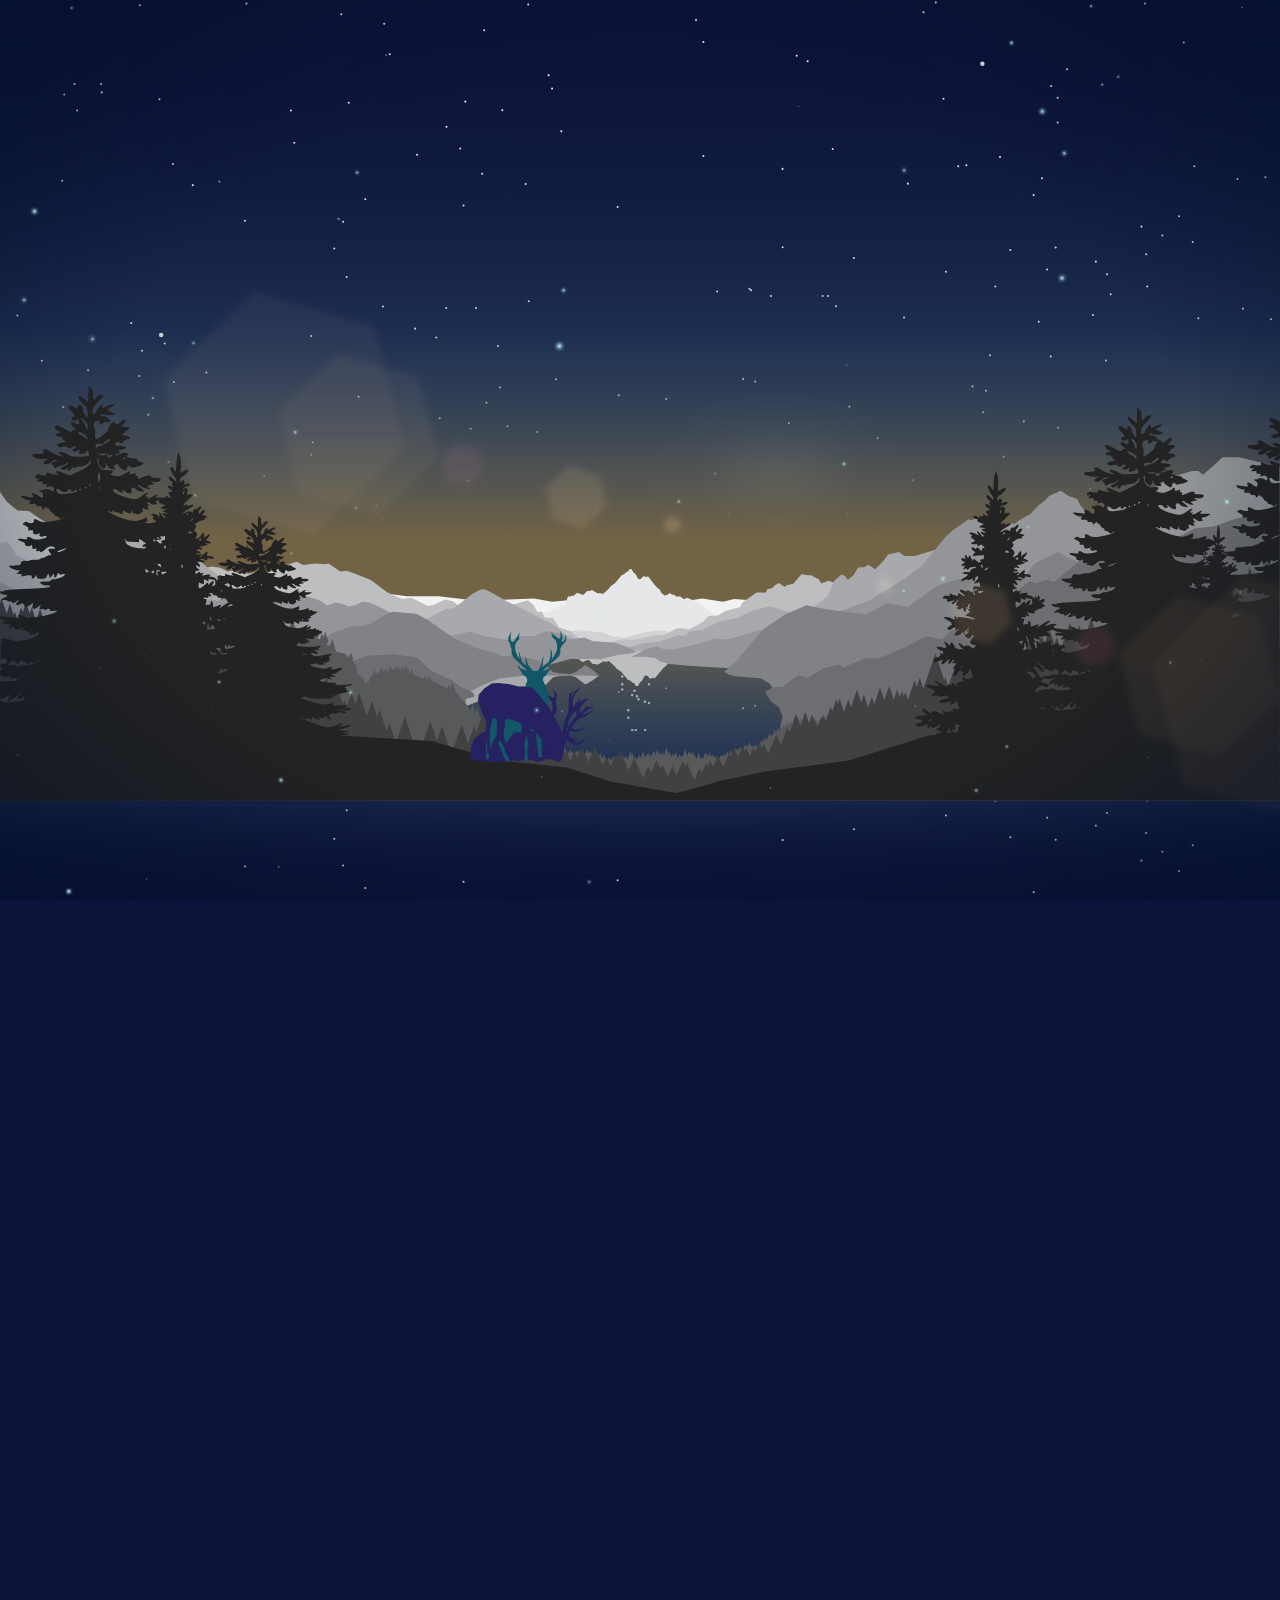
==== temp/index.html @ d6c605b9 "first" ====
<!DOCTYPE html>
<html lang="en" >
<head>
  <meta charset="UTF-8">
  <title>CodePen - Landscape animation experiment</title>
  <style>/*
@import url(https://fonts.googleapis.com/css?family=Open+Sans:300);
*/

/* Global Styles
  ---------------------------------------------- */
  html {font-family: 'Open Sans', sans-serif; background: #0D133A; height:100%; font-size: 100%; text-size-adjust: 100%; -ms-text-size-adjust: 100%; -webkit-font-smoothing: antialiased;overflow: hidden;position: relative;}
  body {height:100%;overflow: hidden; margin: 0; font-size: 1em; line-height: 1.4; position: relative;}
  img { border: 0; -ms-interpolation-mode: bicubic; vertical-align: middle; }
  svg:not(:root) { overflow: hidden; }
  a{color: white;text-decoration: none;}

/* Animation globals
  ---------------------------------------------- */
  #landscape, .land, #bottom, .stags,.stag, .counter:before, #lensFlare, .sunMask{
    animation-duration: 60s;
    animation-iteration-count: infinite;
    animation-timing-function: linear;
  }

/* Background gradients
  ---------------------------------------------- */
  #sky{
    height: 60%;
    margin-bottom: -6px;
    position: absolute;
    top: 0px;
    z-index: 2;
  }
#sky-rect{height:100%;}

  #reflection, #sunMask{
    height: 40%;
    position: absolute;
    top: 60%;
    z-index: 4;
  }
#reflection-rect{height:100%;}
  #sunMask{
    background: #0D133A;
    height: 40%;
    position: absolute;
    top: 60%;
    width: 100%;
  }

/* Stag
  ---------------------------------------------- */
  #stag{
    position: absolute;
    bottom: 15.3%;
    width: 6.3%;
    left: 38%;
    z-index: 5;
  }
  .stag{
    width:100%;
    position: absolute;
    bottom: 0px;
  }
  .stags{
    animation-name: stags;
    animation-delay:1s;
  }
  @keyframes stags{ 
    0% { fill:#0D141E;}
    4% { fill:#101522;}
    8% { fill:#121726;}
    12% { fill:#141829;}
    16% { fill:#1C1E3C;}
    20% { fill:#22214F;}
    24% { fill:#262262;}
    28% { fill:#1D4065;}
    32% { fill:#125768;}
    36% { fill:#1E4553;}
    40% { fill:#1E404E;}
    44% { fill:#1E3B49;}
    48% { fill:#1D3643;}
    52% { fill:#1C313E;}
    56% { fill:#1C3344;}
    60% { fill:#1C3449;}
    64% { fill:#1B344F;}
    68% { fill:#183454;}
    72% { fill:#242B4A;}
    76% { fill:#2B2241;}
    80% { fill:#24203C;}
    84% { fill:#1D1D37;}
    88% { fill:#151A32;}
    92% { fill:#14192C;}
    96% { fill:#111725;}
    100% { fill:#0D141E;}
  }
  #stag1{
    animation-name: stag_one;
    width: 108%;
    left: -20%;
    
  }
  @keyframes stag_one{ 
    0% {opacity:1.0;}
    15% {opacity:1.0;}
    20% {opacity:0.0;}
    90% {opacity:0.0;}
    95% {opacity:1.0;}
    100% {opacity:1.0;}
  }
  #stag2{
    animation-name: stag_two;
  }
  @keyframes stag_two{ 
    0% {opacity:0.0;}
    17% {opacity:0.0;}
    20% {opacity:1.0;}
    40% {opacity:1.0;}
    45% {opacity:0.0;}
    65% {opacity:0.0;}
    70% {opacity:1.0;}
    90% {opacity:1.0;}
    95% {opacity:0.0;}
    100% {opacity:0.0;}
  }
  #stag3{
    animation-name: stag_three;
    width: 144%;
    left: -10%;
    bottom: -3%;
  }
  @keyframes stag_three{ 
    0% {opacity:0.0;}
    15% {opacity:0.0;}
    20% {opacity:0.0;}
    40% {opacity:0.0;}
    45% {opacity:1.0;}
    65% {opacity:1.0;}
    70% {opacity:0.0;}
    100% {opacity:0.0;}
  }

/* Sun
  ---------------------------------------------- */
  .sunMask{
    position:absolute;
    width:100%;
    height:100%;
    -webkit-mask-image: linear-gradient(to bottom, rgba(0,0,0,1) 50%, rgba(0,0,0,0) 60%);
mask-image: linear-gradient(to bottom, rgba(0,0,0,1) 50%, rgba(0,0,0,0) 60%);
    mix-blend-mode: screen;  
    animation-name: sunFocus;
  }
  @keyframes sunFocus{ 
    0% { filter: blur(10px);opacity:0;}
    16% {filter: blur(10px);}
    20% {filter: blur(10px);}
    25% {filter: blur(5px);opacity:0;}
    30% {filter: blur(0px);opacity:1;}
    80% {filter: blur(0px);opacity:1;}
    88% {filter: blur(5px);opacity:0;}
    100% {filter: blur(10px);opacity:0;}
  }
  .sun{
    width: 100%;
    padding-bottom: 100%;
    position:absolute;   
    right: -51%;
    top: -330%;
  }
  .sun div{
    background: transparent url(https://s3-us-west-2.amazonaws.com/s.cdpn.io/21555/sun.svg);
    position: absolute;
    top: 0; bottom: 0; left: 0; right: 0;
  }    
  .suncrane{
    animation: suncrane 60s linear infinite; 
    position:absolute;
    width: 21%;
    height: 4%;
    background: transparent;
    margin: auto;
    top: 57%;
    left: 0;
    right: 0;
  }
  @keyframes suncrane{ 
    0% {transform:rotate(90deg);}
    100% {transform:rotate(-270deg);}
  }
  .sun:before{
    display:block; 
    content:' '; 
    animation: glare 60s linear infinite;  
    position:absolute;
    width: 120%;
    height: 120%;
    background: url(https://s3-us-west-2.amazonaws.com/s.cdpn.io/21555/glare.svg) no-repeat scroll center;
    top: -10%;
    left: -10%;
    background-size: 100%;
  } 

  @keyframes glare{ 
    from {transform:rotate(90deg);opacity:0.0;}
    30%{opacity:0.0;}
    36%{opacity:1.0;}
    68%{opacity:1.0;}
    74%{opacity:0.0;}
    to {transform:rotate(450deg);opacity:0.0;}
  }


  .sun:after{display: block; content:' '; position:absolute;background: white;width: 10%;height: 10%;top: 45%;border-radius: 100%;margin: auto;left: 0;right: 0;box-shadow: 0px 0px 80px 30px white;}

/* Clouds
  ---------------------------------------------- */
  .clouds{
    position: absolute;
    width: 100%;
    z-index: 4;  mix-blend-mode: screen;
    height: 100%;
  }
  .clouds svg{
    width: 60%;
    position: absolute;
    top: 51%;
    filter: blur(2px);
    opacity: 0.4;
    left: -60%;
    animation-duration: 60s;
    animation-iteration-count: infinite;
    animation-timing-function: linear;  
  animation-name: clouds;
  }
  @keyframes clouds{ 
    0% {transform: translate3d(110%, 0px, 0px);opacity: 0.0;}
    19%{opacity: 0.0;filter: blur(5px);}
    25%{opacity: 0.3;filter: blur(2px);}
    50%{opacity: 0.6;}
    75%{opacity: 0.2;}
    90%{opacity: 0.0;}
    100% {transform: translate3d(150%, 0px, 0px);opacity: 0.0}
  }

/* Lens flare
  ---------------------------------------------- */
  .lighting{
    width: 100%;
    height: 100%;
    position: absolute;
    z-index: 8;  
    opacity: 0.3;
    -webkit-mask-image: linear-gradient(to bottom, rgba(0,0,0,1) 50%, rgba(0,0,0,1) 60%);
mask-image: linear-gradient(to bottom, rgba(0,0,0,1) 50%, rgba(0,0,0,1) 60%);
    mix-blend-mode: screen;
    pointer-events: none;
    filter: blur(3px);
  }
  .lighting .suncrane{
    width: 100%;
  }
  #lensFlare{ 
    transform: rotate(16deg) translate3d(9%, -47%, 0px) scale(1); 
    animation-name: flaring;
  }

  @keyframes flaring{ 
    0% { transform: rotate(16deg) translate3d(9%, -47%, 0px) scale(1); opacity: 0.0;}
    28% { transform: rotate(16deg) translate3d(9%, -47%, 0px) scale(1); opacity: 0.0; }
    35% { transform: rotate(16deg) translate3d(9%, -47%, 0px) scale(1); opacity: 1.0; }
    70% { transform: rotate(16deg) translate3d(9%, -47%, 0px) scale(1); opacity: 1.0; } 
    78% { transform: rotate(16deg) translate3d(9%, -47%, 0px) scale(1); opacity: 0.0; }
    100% { transform: rotate(16deg) translate3d(9%, -47%, 0px) scale(1); opacity: 0.0; }
  }

/* Sun on lake twinkles
  ---------------------------------------------- */
  .twinkleWrap{
    position: absolute;
    z-index: 4;
    width:100%;
    height:100%;
    top:0; 
    opacity: 0.55;
  }

  .twinkles{
      width: 2.3%;
      position: absolute;
      right: 49.2%;
      top: 72.5%;
      animation: twinkles 60s linear infinite;
  }
  @keyframes twinkles{ 
    0% {transform: translate(450%, 0%);opacity:0.0;}
    32%{opacity:0.0;}
    34%{opacity:1.0;}
    36.5% {transform: translate(450%, 0%);}
    54% {transform: translate(0%, 0%);}
    72% {transform: translate(-450%, 0%);opacity:1.0;}
    78%{opacity:0.0;}
    100% {transform: translate(-450%, 0%);opacity:0.0;}
  }
  .twinkles:before{
    content:' '; 
    display: none;
    position:absolute;
    height: 600px;
    width:3px;
    background:red;
    top: -600px;
    left: 50%;
  }
  .twinkles svg{
      width: 100%;
      position: absolute;
      top: 0;
  }
  #twinkle1{
    animation: twinkle1 2s linear infinite;
  }
  @keyframes twinkle1{ 
    0% {opacity:1.0;}
    33.33% {opacity:0.0;}
    66.66% {opacity:0.0;}
    99.99% {opacity:1.0;}
    100% {opacity:1.0;}
  }
  #twinkle2{  animation: twinkle2 2s linear infinite;
  }
  @keyframes twinkle2{ 
    0% {opacity:0.0;}
    33.33% {opacity:1.0;}
    66.66% {opacity:0.0;}
    99.99% {opacity:0.0;}
    100% {opacity:0.0;}
  }
  #twinkle3{ animation: twinkle3 2s linear infinite;
  }
  @keyframes twinkle3{ 
    0% {opacity:0.0;}
    33.33% {opacity:0.0;}
    66.66% {opacity:1.0;}
    99.99% {opacity:0.0;}
    100% {opacity:0.0;}
  }

/* Vignette
  ---------------------------------------------- */
  .vignette{
    background: radial-gradient(transparent 60%, rgb(1, 14, 39) 130%);
    background-size: cover;
    height: 100%;
    z-index: 9;
    position: absolute;
    width: 100%; 
    pointer-events: none;
}

/* Stars
  ---------------------------------------------- */
  .stars{
    height: 100%;
    z-index: 2;
    position: absolute;
    width: 100%; 
     
    overflow: hidden;
  }
  .starWrap{
    height: 60%;
    width: 100%; 
    position:relative;
  }
  .starProject{
    overflow: hidden;
  }
  .starReflect{
    overflow: hidden;
    height: 40%;
    opacity: 0.9;
    top: 1%;
  }
  #stars{
    position: absolute;
    width: 120%;
    border-radius: 100%;
    margin: auto;
    left: -10%;
    right: 0;
    animation: stars 120s linear infinite;  
    transform: rotate(0deg);
    top: -35%;
  }

  @keyframes stars{ 
    100% {transform: rotate(-360deg);}
  }

  #starReflection{
    position: absolute;
    width: 120%;
    border-radius: 100%;
    margin: auto;
    left: -10%;
    right: 0;
    animation: starsReflect 120s linear infinite;  
    transform: rotate(0deg);
    top:initial;
    bottom: -102%;
  }
  @keyframes starsReflect{ 
    100% {transform: rotate(360deg);}
  }

/* Sprites 
  ----------------------------------------------- */
  .spriteWrap{
    height: 100%;
    width: 100%;
    position: absolute;
    z-index: 13;
    animation: sprites 60s linear infinite;    
    pointer-events: none;
  }
  @keyframes sprites{ 
    0% {opacity:0.8;}
    20% {opacity:0.8;}
    25%{opacity:0.0;}
    73% {opacity:0.0;}
    90% {opacity:0.8;}
    100% {opacity:0.8;}
  }

  #sprites{
    height: 100%;
    width: 100%;
  }

/* Controls
  ---------------------------------------------- */
  .controls{
    position:absolute;
    top:0px;
    width: 20%;
    z-index: 10;
    background: rgba(0, 0, 0, 0.16);
    height: 100%;
    width: 380px;
    padding: 23px;
    transform: translate3d(-250px, 0px, 0px); 
    -moz-transform: translate3d(-250px, 0px, 0px); 
    -o-transform: translate3d(-250px, 0px, 0px); 
    -ms-transform: translate3d(-250px, 0px, 0px); 
    transform: translate3d(-250px, 0px, 0px);
    opacity: 0;
  }
  .controls, .controls *{
    box-sizing: border-box;
    -moz-box-sizing: border-box;
    box-sizing: border-box;
    transition: all 0.25s ease; -moz-transition: all 0.25s ease; -o-transition: all 0.25s ease; transition: all 0.25s ease;
  }
  .controls:hover{
    transform: translate3d(0px, 0px, 0px);
    -moz-transform: translate3d(0px, 0px, 0px);
    -o-transform: translate3d(0px, 0px, 0px);
    -ms-transform: translate3d(0px, 0px, 0px);
    transform: translate3d(0px, 0px, 0px);
    opacity: 1.0;
  }
  .controls ul{
    margin: 0px;
    padding: 0px;
    list-style: none;
  }
  .controls ul li{
    border-bottom: 1px solid rgba(255, 255, 255, 0.09);
    color: white;
  }
  .controls ul li span.title{
    display: inline-block;
    padding: 10px 0px;
  }
  .controls ul li a{
    display: block;
    padding: 10px 0px;
  }
  .controls ul li a:hover{
    padding-left: 10px;
  }
  .controls ul li a.active{background-color: rgb(0, 0, 0);}
  .controls ul li a.active:after{content: 'on';float: right;}
  .controls audio{
    width: 100%;
    opacity: 0.2;
    position: relative;
    width: 80%;
    top: 8px;
    float: right;
  }
  .controls audio:hover{opacity:1.0;}
  .noise{
    width:100%;
    height:100%;
    background:transparent;
    opacity:0.03;
    z-index: 9;
    position: absolute;
    top: 0;
    pointer-events: none;
  }
  .noise.active{
    background: transparent url(https://s3-us-west-2.amazonaws.com/s.cdpn.io/21555/static2.gif);
    opacity: 0.015;
    background-size: 620px;
  }
  .counter{
    color: rgba(255, 255, 255, 0.12);
    position: absolute;
    width: calc(100% - 46px);
    bottom: 21px;
    text-align:justify;
    font-size: 0px;
  }
  .counter:before{
    content: ':';
    display:inline-block;
    position: absolute;
    animation-name: timer;
    background: rgba(255, 255, 255, 0.03);
    text-align: right;
    left:0px;
    bottom: 0px;
    color: transparent;
    border-right: 1px solid rgba(255, 255, 255, 0.13);
    line-height: 34px;
  }
  @keyframes timer{ 
    0% { width:0%; }
    100% { width:100%; }
  }

/* Landscape
  ---------------------------------------------- */
  #landscape{
    width: 100.02%;
    position: absolute;
    bottom: 11%;
    z-index: 5;
    animation-name: focus;
  }
   @keyframes focus{ 
    0% { filter: blur(5px);}
    16% {filter: blur(2px);}
    20% {filter: blur(0px);}
    80% {filter: blur(0px);}
    88% {filter: blur(2px);}
    100% {filter: blur(5px);}
  }

  #bottom{
    animation-name: bottomFill;
    height: 100%;
    position: absolute;
    top: 88%;
    width: 100%;
    z-index: 5;
    animation-delay:1s;
  }
  @keyframes bottomFill{ 
    0% { background:#0D141E; }
    4% { background:#101522; }
    8% { background:#121726; }
    12% { background:#141829; }
    16% { background:#1C1E3C; }
    20% { background:#22214F; }
    24% { background:#262262; }
    28% { background:#1D4065; }
    32% { background:#125768; }
    36% { background:#1E4553; }
    40% { background:#1E404E; }
    44% { background:#1E3B49; }
    48% { background:#1D3643; }
    52% { background:#1C313E; }
    56% { background:#1C3344; }
    60% { background:#1C3449; }
    64% { background:#1B344F; }
    68% { background:#183454; }
    72% { background:#242B4A; }
    76% { background:#2B2241; }
    80% { background:#24203C; }
    84% { background:#1D1D37; }
    88% { background:#151A32; }
    92% { background:#14192C; }
    96% { background:#111725; }
    100% { background:#0D141E; }
  }

  /* Land - layer 1 animation */
  #landscape .layer1 {
      fill:#F1F2F2;
      animation-name: layer1;
      animation-delay:1s;
  }
  @keyframes layer1{ 
    0% { fill:#244154; }
    4% { fill:#344358; }
    8% { fill:#42465D; }
    12% { fill:#4F4761; }
    16% { fill:#7E5773; }
    20% { fill:#A3517F; }
    24% { fill:#F3829F; }
    28% { fill:#D4B2AF; }
    32% { fill:#AEDABB; }
    36% { fill:#A1D6D6; }
    40% { fill:#9ED5DD; }
    44% { fill:#9AD4E4; }
    48% { fill:#97D3EA; }
    52% { fill:#92D3F4; }
    56% { fill:#95C8DA; }
    60% { fill:#96BDC5; }
    64% { fill:#96B3B2; }
    68% { fill:#96AA9E; }
    72% { fill:#AF866A; }
    76% { fill:#C0633B; }
    80% { fill:#9D5E51; }
    84% { fill:#7B5960; }
    88% { fill:#59546D; }
    92% { fill:#484E64; }
    96% { fill:#37475C; }
    100% { fill:#244154; }
  }

  /* Land - layer 2 animation */
  #landscape .layer2 {
      fill:#E6E7E8;
      animation-name: layer2;
      animation-delay:1s;
  }
  @keyframes layer2{ 
    0% { fill:#0F2B46; }
    4% { fill:#1C2D4A; }
    8% { fill:#272E4E; }
    12% { fill:#302F52; }
    16% { fill:#663966; }
    20% { fill:#913776; }
    24% { fill:#D94A93; }
    28% { fill:#BB94AD; }
    32% { fill:#76CCCE; }
    36% { fill:#6BAEC9; }
    40% { fill:#62A7CA; }
    44% { fill:#59A0CB; }
    48% { fill:#5099CC; }
    52% { fill:#4692CF; }
    56% { fill:#4D8FBD; }
    60% { fill:#518CAF; }
    64% { fill:#548AA1; }
    68% { fill:#578793; }
    72% { fill:#7E6768; }
    76% { fill:#8F4244; }
    80% { fill:#74404D; }
    84% { fill:#593D55; }
    88% { fill:#393B5D; }
    92% { fill:#2C3655; }
    96% { fill:#1F304E; }
    100% { fill:#0F2B46; }
  }

  /* Land - layer 3 animation */
  #landscape .layer3 {
      fill:#D1D3D4;
      animation-name: layer3;
      animation-delay:1s;
  }
  @keyframes layer3{ 
    0% { fill:#0F2944; }
    4% { fill:#1B2B47; }
    8% { fill:#252C4B; }
    12% { fill:#2E2D4E; }
    16% { fill:#5F3663; }
    20% { fill:#863572; }
    24% { fill:#C8458D; }
    28% { fill:#A48BAB; }
    32% { fill:#68BFC7; }
    36% { fill:#54A4C8; }
    40% { fill:#4F9EC8; }
    44% { fill:#4B98C7; }
    48% { fill:#4691C7; }
    52% { fill:#408BC8; }
    56% { fill:#4688B7; }
    60% { fill:#4984A9; }
    64% { fill:#4C819C; }
    68% { fill:#4E7E8F; }
    72% { fill:#776167; }
    76% { fill:#893E45; }
    80% { fill:#6F3C4C; }
    84% { fill:#543A52; }
    88% { fill:#353758; }
    92% { fill:#2A3351; }
    96% { fill:#1E2E4A; }
    100% { fill:#0F2944; }
  }

  /* Land - layer 4 animation */
  #landscape .layer4 {
      fill:#BCBEC0;
      animation-name: layer4;
      animation-delay:1s;
  }
  @keyframes layer4{ 
    0% { fill:#0F2841; }
    4% { fill:#1A2945; }
    8% { fill:#232A48; }
    12% { fill:#2B2A4B; }
    16% { fill:#59335F; }
    20% { fill:#7C336D; }
    24% { fill:#B84089; }
    28% { fill:#9683A5; }
    32% { fill:#57B5C1; }
    36% { fill:#4798BD; }
    40% { fill:#4391BC; }
    44% { fill:#408BBB; }
    48% { fill:#3D85BA; }
    52% { fill:#397FBA; }
    56% { fill:#3E7DAC; }
    60% { fill:#407AA1; }
    64% { fill:#427896; }
    68% { fill:#44768B; }
    72% { fill:#705B66; }
    76% { fill:#823B46; }
    80% { fill:#69394B; }
    84% { fill:#503650; }
    88% { fill:#323454; }
    92% { fill:#27304D; }
    96% { fill:#1C2C47; }
    100% { fill:#0F2841; }
  }

  /* Land - layer 5 animation */
  #landscape .layer5 {
      fill:#A7A9AC;
      animation-name: layer5;
      animation-delay:1s;
  }
  @keyframes layer5{ 
    0% { fill:#0E263F; }
    4% { fill:#192742; }
    8% { fill:#212745; }
    12% { fill:#292848; }
    16% { fill:#51305B; }
    20% { fill:#6E3068; }
    24% { fill:#A23B82; }
    28% { fill:#84799F; }
    32% { fill:#44AABC; }
    36% { fill:#3A8DB3; }
    40% { fill:#3887B1; }
    44% { fill:#3680AF; }
    48% { fill:#347AAD; }
    52% { fill:#3273AB; }
    56% { fill:#3672A1; }
    60% { fill:#387198; }
    64% { fill:#396F90; }
    68% { fill:#3A6E87; }
    72% { fill:#695565; }
    76% { fill:#7C3747; }
    80% { fill:#64354A; }
    84% { fill:#4B334D; }
    88% { fill:#2E314F; }
    92% { fill:#252D4A; }
    96% { fill:#1B2A44; }
    100% { fill:#0E263F; }
  }

  /* Land - layer 6 animation */
  #landscape .layer6 {
      fill:#939598;
      animation-name: layer6;
      animation-delay:1s;
  }
  @keyframes layer6{ 
    0% { fill:#0E243C; }
    4% { fill:#18253F; }
    8% { fill:#202542; }
    12% { fill:#262544; }
    16% { fill:#482C56; }
    20% { fill:#612D63; }
    24% { fill:#8D357C; }
    28% { fill:#6F719B; }
    32% { fill:#00A1BC; }
    36% { fill:#2583A8; }
    40% { fill:#287CA3; }
    44% { fill:#2A759F; }
    48% { fill:#2D6F9A; }
    52% { fill:#2E6895; }
    56% { fill:#2F6891; }
    60% { fill:#30678D; }
    64% { fill:#306788; }
    68% { fill:#306683; }
    72% { fill:#625064; }
    76% { fill:#753347; }
    80% { fill:#5E3249; }
    84% { fill:#47304A; }
    88% { fill:#2B2E4B; }
    92% { fill:#222A46; }
    96% { fill:#192741; }
    100% { fill:#0E243C; }
  }

  /* Land - layer 7 animation */
  #landscape .layer7 {
      fill:#808285;
      animation-name: layer7;
      animation-delay:1s;
  }
  @keyframes layer7{ 
    0% { fill:#102237; }
    4% { fill:#18223A; }
    8% { fill:#1E233D; }
    12% { fill:#242340; }
    16% { fill:#402952; }
    20% { fill:#542A5E; }
    24% { fill:#793177; }
    28% { fill:#5F668F; }
    32% { fill:#0A8FA7; }
    36% { fill:#237595; }
    40% { fill:#256F90; }
    44% { fill:#27698C; }
    48% { fill:#286387; }
    52% { fill:#285D82; }
    56% { fill:#285E82; }
    60% { fill:#285F81; }
    64% { fill:#275F81; }
    68% { fill:#255F7F; }
    72% { fill:#574A63; }
    76% { fill:#683148; }
    80% { fill:#542F48; }
    84% { fill:#3F2D47; }
    88% { fill:#242742; }
    92% { fill:#202841; }
    96% { fill:#19253C; }
    100% { fill:#102237; }
  }

  /* Land - layer 8 animation */
  #landscape .layer8 {
      fill:#6D6E71;
      animation-name: layer8;
      animation-delay:1s;
  }
  @keyframes layer8{ 
    0% { fill:#111F31; }
    4% { fill:#172034; }
    8% { fill:#1C2037; }
    12% { fill:#20213B; }
    16% { fill:#37274C; }
    20% { fill:#472759; }
    24% { fill:#662C71; }
    28% { fill:#4F5C83; }
    32% { fill:#118095; }
    36% { fill:#206983; }
    40% { fill:#21637E; }
    44% { fill:#225D7A; }
    48% { fill:#225775; }
    52% { fill:#225270; }
    56% { fill:#235372; }
    60% { fill:#235574; }
    64% { fill:#235675; }
    68% { fill:#235676; }
    72% { fill:#4C445F; }
    76% { fill:#5B2F49; }
    80% { fill:#4A2C47; }
    84% { fill:#382A44; }
    88% { fill:#242742; }
    92% { fill:#1E253D; }
    96% { fill:#182338; }
    100% { fill:#111F31; }
  }

  /* Land - layer 9 animation */
  #landscape .layer9 {
      fill:#58595B;
      animation-name: layer9;
      animation-delay:1s;
  }
  @keyframes layer9{ 
    0% { fill:#111C2B; }
    4% { fill:#151D2E; }
    8% { fill:#191E32; }
    12% { fill:#1D1E35; }
    16% { fill:#2F2447; }
    20% { fill:#3A2454; }
    24% { fill:#52296C; }
    28% { fill:#405279; }
    32% { fill:#137185; }
    36% { fill:#1C5C72; }
    40% { fill:#1C576E; }
    44% { fill:#1C5269; }
    48% { fill:#1B4C64; }
    52% { fill:#1A475F; }
    56% { fill:#1C4A63; }
    60% { fill:#1E4B67; }
    64% { fill:#1F4D6A; }
    68% { fill:#204E6D; }
    72% { fill:#413E5A; }
    76% { fill:#4E2D49; }
    80% { fill:#402A45; }
    84% { fill:#312742; }
    88% { fill:#20243E; }
    92% { fill:#1B2238; }
    96% { fill:#171F32; }
    100% { fill:#111C2B; }
  }

  /* Land - layer 10 animation */
  #landscape .layer10 {
      fill:#414042;
      animation-name: layer10;
      animation-delay:1s;
  }
  @keyframes layer10{ 
    0% { fill:#101825; }
    4% { fill:#131928; }
    8% { fill:#161A2C; }
    12% { fill:#181B2F; }
    16% { fill:#262141; }
    20% { fill:#2C214F; }
    24% { fill:#3D2567; }
    28% { fill:#30486F; }
    32% { fill:#136476; }
    36% { fill:#165163; }
    40% { fill:#154C5E; }
    44% { fill:#144759; }
    48% { fill:#134254; }
    52% { fill:#113D4F; }
    56% { fill:#154055; }
    60% { fill:#19425A; }
    64% { fill:#1B445F; }
    68% { fill:#1E4564; }
    72% { fill:#363856; }
    76% { fill:#412A49; }
    80% { fill:#352744; }
    84% { fill:#29243F; }
    88% { fill:#1C203A; }
    92% { fill:#191F33; }
    96% { fill:#151C2C; }
    100% { fill:#101825; }
  }

  /* Land - layer 11 animation */
  #landscape .layer11 {
      fill:#232323;
      animation-name: layer11;
      animation-delay:1s;
  }
  @keyframes layer11{ 
    0% { fill:#0D141E;  transform: skew(0deg, 0deg) translate3d(0px, 0px, 0px);}
    4% { fill:#101522;  transform: skew(1deg, 0deg) translate3d(-0.5%, 0px, 0px);}
    8% { fill:#121726;  transform: skew(0deg, 0deg) translate3d(0px, 0px, 0px);}
    12% { fill:#141829; transform: skew(-1deg, 0deg) translate3d(0.5%, 0px, 0px);}
    16% { fill:#1C1E3C; transform: skew(0deg, 0deg) translate3d(0px, 0px, 0px);}
    20% { fill:#22214F; transform: skew(1deg, 0deg) translate3d(-0.5%, 0px, 0px);}
    24% { fill:#262262; transform: skew(0deg, 0deg) translate3d(0px, 0px, 0px);}
    28% { fill:#1D4065; transform: skew(-1deg, 0deg) translate3d(0.5%, 0px, 0px);}
    32% { fill:#125768; transform: skew(0deg, 0deg) translate3d(0px, 0px, 0px);}
    36% { fill:#1E4553; transform: skew(1deg, 0deg) translate3d(-0.5%, 0px, 0px);}
    40% { fill:#1E404E; transform: skew(0deg, 0deg) translate3d(0px, 0px, 0px);}
    44% { fill:#1E3B49; transform: skew(-1deg, 0deg) translate3d(0.5%, 0px, 0px);}
    48% { fill:#1D3643; transform: skew(0deg, 0deg) translate3d(0px, 0px, 0px);}
    52% { fill:#1C313E; transform: skew(1deg, 0deg) translate3d(-0.5%, 0px, 0px);}
    56% { fill:#1C3344; transform: skew(0deg, 0deg) translate3d(0px, 0px, 0px);}
    60% { fill:#1C3449; transform: skew(-1deg, 0deg) translate3d(0.5%, 0px, 0px);}
    64% { fill:#1B344F; transform: skew(0deg, 0deg) translate3d(0px, 0px, 0px);}
    68% { fill:#183454; transform: skew(1deg, 0deg) translate3d(-0.5%, 0px, 0px);}
    72% { fill:#242B4A; transform: skew(0deg, 0deg) translate3d(0px, 0px, 0px);}
    76% { fill:#2B2241; transform: skew(-1deg, 0deg) translate3d(0.5%, 0px, 0px);}
    80% { fill:#24203C; transform: skew(0deg, 0deg) translate3d(0px, 0px, 0px);}
    84% { fill:#1D1D37; }
    88% { fill:#151A32; }
    92% { fill:#14192C; }
    96% { fill:#111725; }
    100% { fill:#0D141E; }
  }

/* Aspect ratio media queries
  ---------------------------------------------- */

  /* 3/2 and 6/1 -- out of range*/
  @media screen and (min-aspect-ratio: 3/1) and (max-aspect-ratio: 6/1){
    body{background: rgb(31, 60, 80);}
    body:before{content:'Aspect ratio out of range - too wide';color: white;text-align: center;width: 100%;height: 100%;display: block;position: absolute;top: 50%;}
    #sky, #reflection, #sunMask, #landscape, #bottom, #stag, .controls, .stars, .sunMask, .clouds, .lighting, .vignette, .twinkleWrap,.spriteWrap{display: none;}
  }

  /* 14/5 and 3/1 */
  @media screen and (min-aspect-ratio: 14/5) and (max-aspect-ratio: 7/2){
    .twinkles{
    #reflection, #sunMask{height: 42%;}
    #landscape{bottom: -3%;}
    #bottom{top: 101%;}
    #stag{bottom: 3%;}
    .sun{top: -570%;}
    .twinkles{top: 77%;}
  }
  /* 5/2 and 14/5 */
  @media screen and (min-aspect-ratio: 5/2) and (max-aspect-ratio: 14/5){
    .twinkles{top: 75%;}
    #reflection, #sunMask{background-color: transparent;}
    #landscape{bottom: 1%;}
    #bottom{top: 98%;}
    #stag{bottom: 7%;}
    .sun{top: -532%;}
  }
  /* 9/4 and 5/2 */
  @media screen and (min-aspect-ratio: 9/4) and (max-aspect-ratio: 5/2){
    .twinkles{top: 75%;}
    #reflection, #sunMask{height: 40%;}
    #landscape{bottom: 5%;}
    #bottom{top: 94%;}
    #stag{bottom: 10%;}
    .sun{top: -452%;}
  }
  /* 11/5 and 9/4 */
  @media screen and (min-aspect-ratio: 11/5) and (max-aspect-ratio: 9/4){
    .twinkles{background-color: transparent;}
    #reflection, #sunMask{background-color: transparent;}
    #landscape{bottom: 6%;}
    #bottom{top: 93%;}
    #stag{
    bottom: 11%;}
    .sun{top: -410%;}
  }
  /* 13/6 and 11/5 */
  @media screen and (min-aspect-ratio: 13/6) and (max-aspect-ratio: 11/5){
    .twinkles{background-color: transparent;}
    #reflection, #sunMask{height: 37%;}
    #landscape{bottom: 6%;}
    #bottom{top: 93%;}
    #stag{bottom: 11%;}
    .sun{background-color: transparent;}
  }

  /* 15/7 and 13/6 */
  @media screen and (min-aspect-ratio: 15/7) and (max-aspect-ratio: 13/6){
    .twinkles{background-color: transparent;}
    #reflection, #sunMask{height: 31%;}
    #landscape{bottom: 7%;}
    #bottom{top: 92%;}
    #stag{bottom: 12%;}
    .sun{background-color: transparent;}
  }

  /* 2/1 and 15/7 */
  @media screen and (min-aspect-ratio: 2/1) and (max-aspect-ratio: 15/7){
    .twinkles{background-color: transparent;}
    #reflection, #sunMask{height: 31%;}
    #landscape{bottom: 8%;}
    #bottom{top: 91%;}
    #stag{bottom: 12%;}
    .sun{top: -370%;}
  }

  @media screen and (min-aspect-ratio: 15/8) and (max-aspect-ratio: 2/1){
    .twinkles{background-color: transparent;}
    #reflection, #sunMask{height: 30%;}
    #landscape{background-color: transparent;}
    #bottom{background-color: transparent;}
    #stag{bottom: 15%;}
    .sun{background-color: transparent;}
  }

  /* 7/4 and 15/8 */
  @media screen and (min-aspect-ratio: 7/4) and (max-aspect-ratio: 15/8){
    .twinkles{top: 71%;}
    #reflection, #sunMask{height: 28%;}
    #landscape{bottom: 13%;}
    #bottom{top: 86%;}
    #stag{bottom: 17%;}
    .sun{top: -300%;}
  }
  /* 11/7 and 7/4 */
  @media screen and (min-aspect-ratio: 11/7) and (max-aspect-ratio: 7/4){
    .twinkles{top: 69%;}
    #reflection, #sunMask{height: 24%;}
    #landscape{bottom: 16%;}
    #bottom{top: 83%;}
    #stag{bottom: 20%;}
    .sun{top: -270%;}
  }
  /* 13/9 and 11/7 */
  @media screen and (min-aspect-ratio: 13/9) and (max-aspect-ratio: 11/7){
    .twinkles{top: 68%;}
    #reflection, #sunMask{height: 22%;}
    #landscape{bottom: 18%;}
    #bottom{top: 81%;}
    #stag{bottom: 21.6%;}
    .sun{top: -240%;}
  }
  /* 4/3 and 13/9 */
  @media screen and (min-aspect-ratio: 4/3) and (max-aspect-ratio: 13/9){
    .twinkles{top: 66%;}
    #reflection, #sunMask{height: 19%;}
    #landscape{bottom: 22%;}
    #bottom{top: 77%;}
    #stag{bottom: 25%;}
    .sun{top: -230%;}
  }
  /* 8/7 and 4/3 */
  @media screen and (min-aspect-ratio: 8/7) and (max-aspect-ratio: 4/3){
    .twinkles{top: 65%;}
    #reflection, #sunMask{height: 18%;}
    #landscape{bottom: 23%;}
    #bottom{top: 76%;}
    #stag{bottom: 25.3%;}
    .sun{top: -180%;}
  }
  /* 14/15 and 8/7 */
  @media screen and (min-aspect-ratio: 14/15) and (max-aspect-ratio: 8/7){
    .twinkles{top: 63%;width: 3%;}
    #reflection, #sunMask{height: 17%;}
    #landscape{bottom: 26%;}
    #bottom{top: 73.8%;}
    #stag{bottom: 28.3%;}
    .sun{top: -140%;}
  }
  /* 5/6 and 14/15 */
  @media screen and (min-aspect-ratio: 5/6) and (max-aspect-ratio: 14/15){
    .twinkles{top: 63%; width: 3%;}
    #reflection, #sunMask{height: 13%;}
    #landscape{bottom: 28%;}
    #bottom{top: 71.5%;}
    #stag{bottom: 30%;}
    .sun{top: -110%;}
  }
  /* 7/10 and 5/6 */
  @media screen and (min-aspect-ratio: 7/10) and (max-aspect-ratio: 5/6){
    .twinkles{top: 62%; width: 3%;}
    #reflection, #sunMask{height: 11%;}
    #landscape{bottom: 30%;}
    #bottom{top: 69.6%;}
    #stag{bottom: 31.8%;}
    .sun{top: -70%;}
  }
  /* 5/9 and 7/10 */
  @media screen and (min-aspect-ratio: 5/9) and (max-aspect-ratio: 7/10){
    .twinkles{top: 62%; width: 3%;}
    #reflection, #sunMask{height: 8%;}
    #landscape{bottom: 32%;}
    #bottom{top: 67.5%;}
    #stag{bottom: 33.5%;}
    .sun{top: -55%;}
  }

  /* 1/10 and 5/9 --- out of range*/
  @media screen and (min-aspect-ratio: 1/10) and (max-aspect-ratio: 5/9){
    body{background: rgb(31, 60, 80);}
    body:before{content:'Aspect ratio out of range - too narrow';color: white;text-align: center;width: 100%;height: 100%;display: block;position: absolute;top: 50%;}
    #sky, #reflection, #sunMask, #landscape, #bottom, #stag, .controls, .stars, .sunMask, .clouds, .lighting, .vignette, .twinkleWrap,.spriteWrap{display: none;}
  }}</style>
</head>
<body>
<!-- partial:index.partial.html -->
<!-- Stars -->
<div class="stars">  
      <div class="starWrap starProject">
            <svg version="1.1" xmlns="http://www.w3.org/2000/svg" x="0px" y="0px" viewBox="0 0 599.456 593.71" enable-background="new 0 0 599.456 593.71" xml:space="preserve" id="stars">
                  <circle fill="#FFFFFF" cx="287.793" cy="0.398" r="0.398"/>
                  <circle fill="#FFFFFF" cx="300.965" cy="15.945" r="0.398"/>
                  <circle fill="#FFFFFF" cx="306.237" cy="22.961" r="0.398"/>
                  <circle fill="#FFFFFF" cx="282.496" cy="16.214" r="0.398"/>
                  <circle fill="#FFFFFF" cx="257.775" cy="32.352" r="0.398"/>
                  <circle fill="#FFFFFF" cx="287.624" cy="62.283" r="0.398"/>
                  <circle fill="#FFFFFF" cx="240.963" cy="68.985" r="0.398"/>
                  <circle fill="#FFFFFF" cx="183.157" cy="79.314" r="0.398"/>
                  <circle fill="#FFFFFF" cx="146.147" cy="75.118" r="0.398"/>
                  <circle fill="#FFFFFF" cx="104.511" cy="75.817" r="0.398"/>
                  <circle fill="#FFFFFF" cx="256.101" cy="75.548" r="0.398"/>
                  <circle fill="#FFFFFF" cx="238.941" cy="85.554" r="0.398"/>
                  <circle fill="#FFFFFF" cx="199.887" cy="82.994" r="0.398"/>
                  <circle fill="#FFFFFF" cx="176.917" cy="65.08" r="0.878"/>
                  <circle fill="#FFFFFF" cx="198.757" cy="44.455" r="0.398"/>
                  <circle fill="#FFFFFF" cx="133.344" cy="62.638" r="0.398"/>
                  <circle fill="#FFFFFF" cx="161.909" cy="57.85" r="0.398"/>
                  <circle fill="#FFFFFF" cx="157.283" cy="29.393" r="0.398"/>
                  <circle fill="#FFFFFF" cx="173.604" cy="58.872" r="0.398"/>
                  <circle fill="#FFFFFF" cx="251.83" cy="18.15" r="0.398"/>
                  <circle fill="#FFFFFF" cx="233.537" cy="26.273" r="0.398"/>
                  <circle fill="#FFFFFF" cx="264.063" cy="103.144" r="0.398"/>
                  <circle fill="#FFFFFF" cx="265.408" cy="108.308" r="0.398"/>
                  <circle fill="#FFFFFF" cx="269.012" cy="124.984" r="0.398"/>
                  <circle fill="#FFFFFF" cx="290.991" cy="154.549" r="0.398"/>
                  <circle fill="#FFFFFF" cx="255.079" cy="145.534" r="0.398"/>
                  <circle fill="#FFFFFF" cx="245.988" cy="116.754" r="0.398"/>
                  <circle fill="#FFFFFF" cx="231.55" cy="113.419" r="0.398"/>
                  <circle fill="#FFFFFF" cx="224.202" cy="123.209" r="0.398"/>
                  <circle fill="#FFFFFF" cx="229.581" cy="131.709" r="0.398"/>
                  <circle fill="#FFFFFF" cx="238.134" cy="141.607" r="0.398"/>
                  <circle fill="#FFFFFF" cx="230.872" cy="153.925" r="0.398"/>
                  <circle fill="#FFFFFF" cx="180.414" cy="170.709" r="0.398"/>
                  <circle fill="#FFFFFF" cx="256.317" cy="191.334" r="0.398"/>
                  <circle fill="#FFFFFF" cx="235.714" cy="193.948" r="0.398"/>
                  <circle fill="#FFFFFF" cx="224.094" cy="193.948" r="0.398"/>
                  <circle fill="#FFFFFF" cx="244.321" cy="208.795" r="0.398"/>
                  <circle fill="#FFFFFF" cx="266.936" cy="221.759" r="0.398"/>
                  <circle fill="#FFFFFF" cx="291.444" cy="227.999" r="0.398"/>
                  <circle fill="#FFFFFF" cx="259.652" cy="242.362" r="0.398"/>
                  <circle fill="#FFFFFF" cx="247.979" cy="240.103" r="0.398"/>
                  <circle fill="#FFFFFF" cx="239.802" cy="230.958" r="0.398"/>
                  <circle fill="#FFFFFF" cx="245.127" cy="225.009" r="0.398"/>
                  <circle fill="#FFFFFF" cx="233.669" cy="241.071" r="0.398"/>
                  <circle fill="#FFFFFF" cx="221.566" cy="236.983" r="0.398"/>
                  <circle fill="#FFFFFF" cx="189.881" cy="228.613" r="0.398"/>
                  <circle fill="#FFFFFF" cx="171.452" cy="204.922" r="0.398"/>
                  <circle fill="#FFFFFF" cx="199.403" cy="193.41" r="0.398"/>
                  <circle fill="#FFFFFF" cx="130.515" cy="219.123" r="0.398"/>
                  <circle fill="#FFFFFF" cx="112.849" cy="204.523" r="0.878"/>
                  <circle fill="#FFFFFF" cx="101.176" cy="199.865" r="0.398"/>
                  <circle fill="#FFFFFF" cx="105.372" cy="210.678" r="0.398"/>
                  <circle fill="#FFFFFF" cx="104.318" cy="220.522" r="0.398"/>
                  <circle fill="#FFFFFF" cx="74.656" cy="232.572" r="0.398"/>
                  <circle fill="#FFFFFF" cx="107.846" cy="235.638" r="0.398"/>
                  <circle fill="#FFFFFF" cx="84.338" cy="218.294" r="0.398"/>
                  <circle fill="#FFFFFF" cx="66.264" cy="214.551" r="0.398"/>
                  <circle fill="#FFFFFF" cx="10.964" cy="203.577" r="0.398"/>
                  <circle fill="#FFFFFF" cx="46.005" cy="194.593" r="0.398"/>
                  <circle fill="#FFFFFF" cx="40.389" cy="177.702" r="0.878"/>
                  <circle fill="#FFFFFF" cx="74.225" cy="144.296" r="0.398"/>
                  <circle fill="#FFFFFF" cx="125.19" cy="146.018" r="0.398"/>
                  <circle fill="#FFFFFF" cx="145.556" cy="159.896" r="0.398"/>
                  <circle fill="#FFFFFF" cx="183.857" cy="160.295" r="0.398"/>
                  <circle fill="#FFFFFF" cx="185.255" cy="181.844" r="0.398"/>
                  <circle fill="#FFFFFF" cx="117.475" cy="137.734" r="0.398"/>
                  <circle fill="#FFFFFF" cx="163.523" cy="116.862" r="0.398"/>
                  <circle fill="#FFFFFF" cx="164.814" cy="129.449" r="0.398"/>
                  <circle fill="#FFFFFF" cx="186.062" cy="113.871" r="0.398"/>
                  <circle fill="#FFFFFF" cx="202.093" cy="94.914" r="0.398"/>
                  <circle fill="#FFFFFF" cx="89.395" cy="106.587" r="0.398"/>
                  <circle fill="#FFFFFF" cx="89.686" cy="109.815" r="0.398"/>
                  <circle fill="#FFFFFF" cx="79.013" cy="106.587" r="0.398"/>
                  <circle fill="#FFFFFF" cx="56.742" cy="196.853" r="0.398"/>
                  <circle fill="#FFFFFF" cx="45.715" cy="147.201" r="0.398"/>
                  <circle fill="#FFFFFF" cx="75.022" cy="110.675" r="0.398"/>
                  <circle fill="#FFFFFF" cx="80.067" cy="116.862" r="0.398"/>
                  <circle fill="#FFFFFF" cx="112.203" cy="112.472" r="0.398"/>
                  <circle fill="#FFFFFF" cx="115.7" cy="254.197" r="0.398"/>
                  <circle fill="#FFFFFF" cx="96.227" cy="283.568" r="0.398"/>
                  <circle fill="#FFFFFF" cx="72.611" cy="282.492" r="0.398"/>
                  <circle fill="#FFFFFF" cx="50.986" cy="284.267" r="0.398"/>
                  <circle fill="#FFFFFF" cx="46.253" cy="288.947" r="0.398"/>
                  <circle fill="#FFFFFF" cx="21.723" cy="303.418" r="0.878"/>
                  <circle fill="#FFFFFF" cx="18.71" cy="333.488" r="0.398"/>
                  <circle fill="#FFFFFF" cx="54.913" cy="351.993" r="0.398"/>
                  <circle fill="#FFFFFF" cx="6.876" cy="342.902" r="0.398"/>
                  <circle fill="#FFFFFF" cx="12.632" cy="356.781" r="0.398"/>
                  <circle fill="#FFFFFF" cx="10.318" cy="339.513" r="0.398"/>
                  <circle fill="#FFFFFF" cx="0.398" cy="348.26" r="0.398"/>
                  <circle fill="#FFFFFF" cx="11.771" cy="323.989" r="0.398"/>
                  <circle fill="#FFFFFF" cx="31.965" cy="326.549" r="0.398"/>
                  <circle fill="#FFFFFF" cx="64.65" cy="303.095" r="0.398"/>
                  <circle fill="#FFFFFF" cx="64.22" cy="293.358" r="0.398"/>
                  <circle fill="#FFFFFF" cx="74.709" cy="293.358" r="0.398"/>
                  <circle fill="#FFFFFF" cx="84.199" cy="299.276" r="0.398"/>
                  <circle fill="#FFFFFF" cx="89.556" cy="303.418" r="0.398"/>
                  <circle fill="#FFFFFF" cx="106.286" cy="320.47" r="0.398"/>
                  <circle fill="#FFFFFF" cx="127.987" cy="303.019" r="0.398"/>
                  <circle fill="#FFFFFF" cx="128.611" cy="305.753" r="0.398"/>
                  <circle fill="#FFFFFF" cx="151.311" cy="297.285" r="0.398"/>
                  <circle fill="#FFFFFF" cx="179.445" cy="297.684" r="0.398"/>
                  <circle fill="#FFFFFF" cx="184.233" cy="299.814" r="0.398"/>
                  <circle fill="#FFFFFF" cx="203.384" cy="321.708" r="0.398"/>
                  <circle fill="#FFFFFF" cx="296.393" cy="309.335" r="0.398"/>
                  <circle fill="#FFFFFF" cx="260.997" cy="332.574" r="0.398"/>
                  <circle fill="#FFFFFF" cx="246.849" cy="331.014" r="0.398"/>
                  <circle fill="#FFFFFF" cx="269.604" cy="348.228" r="0.398"/>
                  <circle fill="#FFFFFF" cx="267.344" cy="352.8" r="0.398"/>
                  <circle fill="#FFFFFF" cx="253.842" cy="358.018" r="0.398"/>
                  <circle fill="#FFFFFF" cx="237.166" cy="350.057" r="0.398"/>
                  <circle fill="#FFFFFF" cx="230.496" cy="341.773" r="0.398"/>
                  <circle fill="#FFFFFF" cx="221.942" cy="343.655" r="0.398"/>
                  <circle fill="#FFFFFF" cx="219.898" cy="359.471" r="0.398"/>
                  <circle fill="#FFFFFF" cx="216.724" cy="361.246" r="0.398"/>
                  <circle fill="#FFFFFF" cx="221.996" cy="382.01" r="0.398"/>
                  <circle fill="#FFFFFF" cx="179.069" cy="354.791" r="0.398"/>
                  <circle fill="#FFFFFF" cx="182.189" cy="361.246" r="0.398"/>
                  <circle fill="#FFFFFF" cx="174.227" cy="359.525" r="0.398"/>
                  <circle fill="#FFFFFF" cx="166.589" cy="358.449" r="0.398"/>
                  <circle fill="#FFFFFF" cx="173.829" cy="364.043" r="0.398"/>
                  <circle fill="#FFFFFF" cx="146.309" cy="355.759" r="0.398"/>
                  <circle fill="#FFFFFF" cx="150.236" cy="371.305" r="0.398"/>
                  <circle fill="#FFFFFF" cx="141.951" cy="389.649" r="0.398"/>
                  <circle fill="#FFFFFF" cx="138.347" cy="406.11" r="0.398"/>
                  <circle fill="#FFFFFF" cx="156.669" cy="419.182" r="0.398"/>
                  <circle fill="#FFFFFF" cx="173.851" cy="411.543" r="0.398"/>
                  <circle fill="#FFFFFF" cx="175.25" cy="416.653" r="0.398"/>
                  <circle fill="#FFFFFF" cx="180.629" cy="417.675" r="0.398"/>
                  <circle fill="#FFFFFF" cx="166.589" cy="386.045" r="0.398"/>
                  <circle fill="#FFFFFF" cx="185.847" cy="379.751" r="0.398"/>
                  <circle fill="#FFFFFF" cx="187.299" cy="383.754" r="0.398"/>
                  <circle fill="#FFFFFF" cx="192.141" cy="380.719" r="0.398"/>
                  <circle fill="#FFFFFF" cx="190.85" cy="382.732" r="0.398"/>
                  <circle fill="#FFFFFF" cx="199.887" cy="390.047" r="0.398"/>
                  <circle fill="#FFFFFF" cx="213.152" cy="388.466" r="0.398"/>
                  <circle fill="#FFFFFF" cx="209.624" cy="400.515" r="0.398"/>
                  <circle fill="#FFFFFF" cx="220.544" cy="404.904" r="0.398"/>
                  <circle fill="#FFFFFF" cx="242.223" cy="416.761" r="0.398"/>
                  <circle fill="#FFFFFF" cx="242.223" cy="424.292" r="0.398"/>
                  <circle fill="#FFFFFF" cx="257.123" cy="435.051" r="0.398"/>
                  <circle fill="#FFFFFF" cx="272.939" cy="435.449" r="0.398"/>
                  <circle fill="#FFFFFF" cx="264.493" cy="458.612" r="0.398"/>
                  <circle fill="#FFFFFF" cx="257.554" cy="465.821" r="0.398"/>
                  <circle fill="#FFFFFF" cx="287.355" cy="470.07" r="0.398"/>
                  <circle fill="#FFFFFF" cx="269.711" cy="484.81" r="0.398"/>
                  <circle fill="#FFFFFF" cx="265.708" cy="499.334" r="0.398"/>
                  <circle fill="#FFFFFF" cx="254.757" cy="514.303" r="0.398"/>
                  <circle fill="#FFFFFF" cx="285.257" cy="532.762" r="0.398"/>
                  <circle fill="#FFFFFF" cx="301.525" cy="577.313" r="0.398"/>
                  <circle fill="#FFFFFF" cx="241.577" cy="569.104" r="0.398"/>
                  <circle fill="#FFFFFF" cx="225.116" cy="563.886" r="0.398"/>
                  <circle fill="#FFFFFF" cx="302.31" cy="515.956" r="0.398"/>
                  <circle fill="#FFFFFF" cx="244.643" cy="515.149" r="0.398"/>
                  <circle fill="#FFFFFF" cx="230.388" cy="506.758" r="0.398"/>
                  <circle fill="#FFFFFF" cx="228.236" cy="496.483" r="0.398"/>
                  <circle fill="#FFFFFF" cx="237.973" cy="489.813" r="0.398"/>
                  <circle fill="#FFFFFF" cx="228.774" cy="519.015" r="0.398"/>
                  <circle fill="#FFFFFF" cx="266.107" cy="493.955" r="0.398"/>
                  <circle fill="#FFFFFF" cx="285.957" cy="476.31" r="0.398"/>
                  <circle fill="#FFFFFF" cx="275.79" cy="428.671" r="0.398"/>
                  <circle fill="#FFFFFF" cx="280.233" cy="417.277" r="0.398"/>
                  <circle fill="#FFFFFF" cx="283.644" cy="415.846" r="0.398"/>
                  <circle fill="#FFFFFF" cx="302.74" cy="406.917" r="0.398"/>
                  <circle fill="#FFFFFF" cx="300.589" cy="412.834" r="0.398"/>
                  <circle fill="#FFFFFF" cx="300.987" cy="427.681" r="0.398"/>
                  <circle fill="#FFFFFF" cx="264.17" cy="409.391" r="0.398"/>
                  <circle fill="#FFFFFF" cx="276.973" cy="403.474" r="0.398"/>
                  <circle fill="#FFFFFF" cx="274.306" cy="397.579" r="0.398"/>
                  <circle fill="#FFFFFF" cx="258.522" cy="392.5" r="0.398"/>
                  <circle fill="#FFFFFF" cx="277.372" cy="392.124" r="0.398"/>
                  <circle fill="#FFFFFF" cx="286.925" cy="387.712" r="0.398"/>
                  <circle fill="#FFFFFF" cx="187.698" cy="400.515" r="0.398"/>
                  <circle fill="#FFFFFF" cx="223.556" cy="320.04" r="0.398"/>
                  <circle fill="#FFFFFF" cx="182.189" cy="330.476" r="0.398"/>
                  <circle fill="#FFFFFF" cx="111.988" cy="332.036" r="0.398"/>
                  <circle fill="#FFFFFF" cx="134.313" cy="327.195" r="0.398"/>
                  <circle fill="#FFFFFF" cx="129.633" cy="332.435" r="0.398"/>
                  <circle fill="#FFFFFF" cx="139.961" cy="338.437" r="0.398"/>
                  <circle fill="#FFFFFF" cx="149.213" cy="336.447" r="0.398"/>
                  <circle fill="#FFFFFF" cx="153.947" cy="325.742" r="0.878"/>
                  <circle fill="#FFFFFF" cx="52.869" cy="317.458" r="0.398"/>
                  <circle fill="#FFFFFF" cx="29.039" cy="294.596" r="0.398"/>
                  <circle fill="#FFFFFF" cx="39.206" cy="309.626" r="0.398"/>
                  <circle fill="#FFFFFF" cx="60.831" cy="326.549" r="0.398"/>
                  <circle fill="#FFFFFF" cx="55.559" cy="357.588" r="0.398"/>
                  <circle fill="#FFFFFF" cx="51.502" cy="368.132" r="0.398"/>
                  <circle fill="#FFFFFF" cx="76.216" cy="354.091" r="0.398"/>
                  <circle fill="#FFFFFF" cx="41.465" cy="372.865" r="0.398"/>
                  <circle fill="#FFFFFF" cx="39.029" cy="378.998" r="0.398"/>
                  <circle fill="#FFFFFF" cx="28.339" cy="381.827" r="0.398"/>
                  <circle fill="#FFFFFF" cx="17.312" cy="381.03" r="0.398"/>
                  <circle fill="#FFFFFF" cx="13.438" cy="376.147" r="0.398"/>
                  <circle fill="#FFFFFF" cx="55.16" cy="388.896" r="0.398"/>
                  <circle fill="#FFFFFF" cx="65.479" cy="383.678" r="0.398"/>
                  <circle fill="#FFFFFF" cx="68.631" cy="386.583" r="0.878"/>
                  <circle fill="#FFFFFF" cx="64.112" cy="390.51" r="0.398"/>
                  <circle fill="#FFFFFF" cx="99.185" cy="407.885" r="0.398"/>
                  <circle fill="#FFFFFF" cx="112.526" cy="417.675" r="0.398"/>
                  <circle fill="#FFFFFF" cx="116.722" cy="420.15" r="0.398"/>
                  <circle fill="#FFFFFF" cx="113.817" cy="420.096" r="0.398"/>
                  <circle fill="#FFFFFF" cx="115.431" cy="421.28" r="0.398"/>
                  <circle fill="#FFFFFF" cx="115.431" cy="419.827" r="0.398"/>
                  <circle fill="#FFFFFF" cx="72.99" cy="427.412" r="0.398"/>
                  <circle fill="#FFFFFF" cx="54.375" cy="418.074" r="0.398"/>
                  <circle fill="#FFFFFF" cx="52.815" cy="435.589" r="0.398"/>
                  <circle fill="#FFFFFF" cx="93.268" cy="454.847" r="0.398"/>
                  <circle fill="#FFFFFF" cx="87.405" cy="464.96" r="0.398"/>
                  <circle fill="#FFFFFF" cx="87.243" cy="468.51" r="0.398"/>
                  <circle fill="#FFFFFF" cx="55.828" cy="473.567" r="0.398"/>
                  <circle fill="#FFFFFF" cx="107.276" cy="491.05" r="0.398"/>
                  <circle fill="#FFFFFF" cx="122.586" cy="500.141" r="0.398"/>
                  <circle fill="#FFFFFF" cx="108.976" cy="518.323" r="0.398"/>
                  <circle fill="#FFFFFF" cx="106.932" cy="528.759" r="0.398"/>
                  <circle fill="#FFFFFF" cx="134.366" cy="516.925" r="0.398"/>
                  <circle fill="#FFFFFF" cx="150.02" cy="526.285" r="0.398"/>
                  <circle fill="#FFFFFF" cx="124.038" cy="456.245" r="0.398"/>
                  <circle fill="#FFFFFF" cx="136.841" cy="461.786" r="0.398"/>
                  <circle fill="#FFFFFF" cx="157.067" cy="453.448" r="0.398"/>
                  <circle fill="#FFFFFF" cx="162.608" cy="449.844" r="0.398"/>
                  <circle fill="#FFFFFF" cx="193.324" cy="454.245" r="0.398"/>
                  <circle fill="#FFFFFF" cx="206.45" cy="446.401" r="0.398"/>
                  <circle fill="#FFFFFF" cx="229.151" cy="448.392" r="0.398"/>
                  <circle fill="#FFFFFF" cx="232.809" cy="446.939" r="0.398"/>
                  <circle fill="#FFFFFF" cx="203.2" cy="477.408" r="0.398"/>
                  <circle fill="#FFFFFF" cx="189.992" cy="492.449" r="0.398"/>
                  <circle fill="#FFFFFF" cx="186.654" cy="507.156" r="0.398"/>
                  <circle fill="#FFFFFF" cx="202.254" cy="529.614" r="0.398"/>
                  <circle fill="#FFFFFF" cx="179.177" cy="541.912" r="0.398"/>
                  <circle fill="#FFFFFF" cx="178.208" cy="554.688" r="0.398"/>
                  <circle fill="#FFFFFF" cx="160.757" cy="554.688" r="0.398"/>
                  <circle fill="#FFFFFF" cx="150.989" cy="550.836" r="0.398"/>
                  <circle fill="#FFFFFF" cx="187.622" cy="507.694" r="0.398"/>
                  <circle fill="#FFFFFF" cx="173.389" cy="433.276" r="0.398"/>
                  <circle fill="#FFFFFF" cx="181.974" cy="425.745" r="0.398"/>
                  <circle fill="#FFFFFF" cx="142.328" cy="429.402" r="0.398"/>
                  <circle fill="#FFFFFF" cx="162.608" cy="456.407" r="0.398"/>
                  <circle fill="#FFFFFF" cx="69.814" cy="392.177" r="0.398"/>
                  <circle fill="#FFFFFF" cx="77.076" cy="394.544" r="0.398"/>
                  <circle fill="#FFFFFF" cx="75.624" cy="396.427" r="0.398"/>
                  <circle fill="#FFFFFF" cx="77.076" cy="398.041" r="0.398"/>
                  <circle fill="#FFFFFF" cx="79.712" cy="390.295" r="0.398"/>
                  <circle fill="#FFFFFF" cx="90.686" cy="389.057" r="0.398"/>
                  <circle fill="#FFFFFF" cx="92.085" cy="387.39" r="0.398"/>
                  <circle fill="#FFFFFF" cx="88.911" cy="399.009" r="0.398"/>
                  <circle fill="#FFFFFF" cx="86.705" cy="372.65" r="0.398"/>
                  <circle fill="#FFFFFF" cx="72.592" cy="403.743" r="0.398"/>
                  <circle fill="#FFFFFF" cx="69.76" cy="397.256" r="0.398"/>
                  <circle fill="#FFFFFF" cx="69.76" cy="394.921" r="0.398"/>
                  <circle fill="#FFFFFF" cx="69.029" cy="394.146" r="0.398"/>
                  <circle fill="#FFFFFF" cx="66.748" cy="398.041" r="0.398"/>
                  <circle fill="#FFFFFF" cx="48.781" cy="394.383" r="0.398"/>
                  <circle fill="#FFFFFF" cx="72.558" cy="329.669" r="0.398"/>
                  <circle fill="#FFFFFF" cx="29.039" cy="324.559" r="0.398"/>
                  <circle fill="#FFFFFF" cx="30.007" cy="327.571" r="0.398"/>
                  <circle fill="#FFFFFF" cx="66.318" cy="267.591" r="0.398"/>
                  <circle fill="#FFFFFF" cx="47.651" cy="269.151" r="0.398"/>
                  <circle fill="#FFFFFF" cx="34.095" cy="249.323" r="0.398"/>
                  <circle fill="#FFFFFF" cx="48.404" cy="236.036" r="0.398"/>
                  <circle fill="#FFFFFF" cx="11.847" cy="236.176" r="0.398"/>
                  <circle fill="#FFFFFF" cx="45.607" cy="247.957" r="0.398"/>
                  <circle fill="#FFFFFF" cx="23.52" cy="257.478" r="0.398"/>
                  <circle fill="#FFFFFF" cx="13.654" cy="267.591" r="0.398"/>
                  <circle fill="#FFFFFF" cx="44.24" cy="284.267" r="0.398"/>
                  <circle fill="#FFFFFF" cx="114.248" cy="207.795" r="0.398"/>
                  <circle fill="#FFFFFF" cx="196.767" cy="270.927" r="0.398"/>
                  <circle fill="#FFFFFF" cx="153.087" cy="259.63" r="0.398"/>
                  <circle fill="#FFFFFF" cx="171.452" cy="251.238" r="0.398"/>
                  <circle fill="#FFFFFF" cx="172.022" cy="246.343" r="0.398"/>
                  <circle fill="#FFFFFF" cx="117.776" cy="222.835" r="0.398"/>
                  <circle fill="#FFFFFF" cx="199.026" cy="276.629" r="0.398"/>
                  <circle fill="#FFFFFF" cx="282.944" cy="273.509" r="0.398"/>
                  <circle fill="#FFFFFF" cx="257.608" cy="285.774" r="0.398"/>
                  <circle fill="#FFFFFF" cx="195.508" cy="288.302" r="0.398"/>
                  <circle fill="#FFFFFF" cx="230.496" cy="291.96" r="0.398"/>
                  <circle fill="#FFFFFF" cx="220.221" cy="205.513" r="0.398"/>
                  <circle fill="#FFFFFF" cx="211.991" cy="202.017" r="0.398"/>
                  <circle fill="#FFFFFF" cx="212.744" cy="134.129" r="0.398"/>
                  <circle fill="#FFFFFF" cx="192.517" cy="151.558" r="0.398"/>
                  <circle fill="#FFFFFF" cx="370.09" cy="13.901" r="0.398"/>
                  <circle fill="#FFFFFF" cx="321.999" cy="54.353" r="0.398"/>
                  <circle fill="#FFFFFF" cx="334.479" cy="72.321" r="0.398"/>
                  <circle fill="#FFFFFF" cx="373.533" cy="63.821" r="0.398"/>
                  <circle fill="#FFFFFF" cx="416.137" cy="30.2" r="0.398"/>
                  <circle fill="#FFFFFF" cx="450.673" cy="40.26" r="0.398"/>
                  <circle fill="#FFFFFF" cx="433.351" cy="98.626" r="0.878"/>
                  <circle fill="#FFFFFF" cx="418.181" cy="112.311" r="0.398"/>
                  <circle fill="#FFFFFF" cx="466.381" cy="100.777" r="0.398"/>
                  <circle fill="#FFFFFF" cx="462.723" cy="121.595" r="0.398"/>
                  <circle fill="#FFFFFF" cx="456.59" cy="143.328" r="0.398"/>
                  <circle fill="#FFFFFF" cx="516.086" cy="138.67" r="0.398"/>
                  <circle fill="#FFFFFF" cx="532.87" cy="143.597" r="0.398"/>
                  <circle fill="#FFFFFF" cx="543.79" cy="142.93" r="0.398"/>
                  <circle fill="#FFFFFF" cx="572.569" cy="173.022" r="0.398"/>
                  <circle fill="#FFFFFF" cx="574.291" cy="184.588" r="0.398"/>
                  <circle fill="#FFFFFF" cx="545.995" cy="198.359" r="0.398"/>
                  <circle fill="#FFFFFF" cx="517.646" cy="197.96" r="0.398"/>
                  <circle fill="#FFFFFF" cx="558.314" cy="220.576" r="0.398"/>
                  <circle fill="#FFFFFF" cx="553.472" cy="235.477" r="0.398"/>
                  <circle fill="#FFFFFF" cx="550.245" cy="246.935" r="0.398"/>
                  <circle fill="#FFFFFF" cx="586.502" cy="255.004" r="0.398"/>
                  <circle fill="#FFFFFF" cx="593.71" cy="281.524" r="0.398"/>
                  <circle fill="#FFFFFF" cx="598.39" cy="239.941" r="0.398"/>
                  <circle fill="#FFFFFF" cx="535.021" cy="194.217" r="0.398"/>
                  <circle fill="#FFFFFF" cx="510.061" cy="158.175" r="0.398"/>
                  <circle fill="#FFFFFF" cx="515.44" cy="168.181" r="0.398"/>
                  <circle fill="#FFFFFF" cx="503.584" cy="165.652" r="0.398"/>
                  <circle fill="#FFFFFF" cx="495.429" cy="162.21" r="0.398"/>
                  <circle fill="#FFFFFF" cx="497.258" cy="173.022" r="0.398"/>
                  <circle fill="#FFFFFF" cx="477.623" cy="175.873" r="0.398"/>
                  <circle fill="#FFFFFF" cx="481.981" cy="180.768" r="0.398"/>
                  <circle fill="#FFFFFF" cx="497.688" cy="185.61" r="0.398"/>
                  <circle fill="#FFFFFF" cx="461.969" cy="170.332" r="0.398"/>
                  <circle fill="#FFFFFF" cx="458.634" cy="178.908" r="0.398"/>
                  <circle fill="#FFFFFF" cx="444.271" cy="171.301" r="0.398"/>
                  <circle fill="#FFFFFF" cx="419.128" cy="179.854" r="0.398"/>
                  <circle fill="#FFFFFF" cx="438.408" cy="185.61" r="0.398"/>
                  <circle fill="#FFFFFF" cx="436.364" cy="212.453" r="0.398"/>
                  <circle fill="#FFFFFF" cx="455.353" cy="199.327" r="0.398"/>
                  <circle fill="#FFFFFF" cx="460.033" cy="212.851" r="0.398"/>
                  <circle fill="#FFFFFF" cx="481.582" cy="214.443" r="0.398"/>
                  <circle fill="#FFFFFF" cx="476.494" cy="196.691" r="0.398"/>
                  <circle fill="#FFFFFF" cx="483.433" cy="188.622" r="0.398"/>
                  <circle fill="#FFFFFF" cx="453.363" cy="149.913" r="0.398"/>
                  <circle fill="#FFFFFF" cx="440.237" cy="135.044" r="0.398"/>
                  <circle fill="#FFFFFF" cx="423.937" cy="138.67" r="0.398"/>
                  <circle fill="#FFFFFF" cx="427.111" cy="138.271" r="0.398"/>
                  <circle fill="#FFFFFF" cx="404.249" cy="145.426" r="0.398"/>
                  <circle fill="#FFFFFF" cx="383.216" cy="174.421" r="0.398"/>
                  <circle fill="#FFFFFF" cx="373.102" cy="189.268" r="0.398"/>
                  <circle fill="#FFFFFF" cx="371.004" cy="189.322" r="0.398"/>
                  <circle fill="#FFFFFF" cx="376.222" cy="193.302" r="0.398"/>
                  <circle fill="#FFFFFF" cx="402.797" cy="197.713" r="0.398"/>
                  <circle fill="#FFFFFF" cx="381.419" cy="232.496" r="0.398"/>
                  <circle fill="#FFFFFF" cx="344.699" cy="222.674" r="0.398"/>
                  <circle fill="#FFFFFF" cx="339.966" cy="221.705" r="0.398"/>
                  <circle fill="#FFFFFF" cx="309.949" cy="229.452" r="0.398"/>
                  <circle fill="#FFFFFF" cx="329.099" cy="258.608" r="0.398"/>
                  <circle fill="#FFFFFF" cx="334.263" cy="274.132" r="0.398"/>
                  <circle fill="#FFFFFF" cx="325.71" cy="288.732" r="0.398"/>
                  <circle fill="#FFFFFF" cx="311.687" cy="295.779" r="0.398"/>
                  <circle fill="#FFFFFF" cx="360.138" cy="292.39" r="0.398"/>
                  <circle fill="#FFFFFF" cx="358.255" cy="302.557" r="0.398"/>
                  <circle fill="#FFFFFF" cx="362.882" cy="302.956" r="0.398"/>
                  <circle fill="#FFFFFF" cx="361.483" cy="312.025" r="0.398"/>
                  <circle fill="#FFFFFF" cx="353.253" cy="315.306" r="0.398"/>
                  <circle fill="#FFFFFF" cx="335.232" cy="319.233" r="0.398"/>
                  <circle fill="#FFFFFF" cx="359.654" cy="327.571" r="0.398"/>
                  <circle fill="#FFFFFF" cx="363.28" cy="324.075" r="0.398"/>
                  <circle fill="#FFFFFF" cx="377.482" cy="325.419" r="0.398"/>
                  <circle fill="#FFFFFF" cx="364.334" cy="335.21" r="0.398"/>
                  <circle fill="#FFFFFF" cx="357.825" cy="238.812" r="0.398"/>
                  <circle fill="#FFFFFF" cx="392.414" cy="244.837" r="0.398"/>
                  <circle fill="#FFFFFF" cx="406.347" cy="261.19" r="0.398"/>
                  <circle fill="#FFFFFF" cx="380.849" cy="274.047" r="0.398"/>
                  <circle fill="#FFFFFF" cx="371.435" cy="289.969" r="0.398"/>
                  <circle fill="#FFFFFF" cx="429.478" cy="224.556" r="0.398"/>
                  <circle fill="#FFFFFF" cx="434.75" cy="226.224" r="0.398"/>
                  <circle fill="#FFFFFF" cx="433.674" cy="234.616" r="0.398"/>
                  <circle fill="#FFFFFF" cx="449.543" cy="238.22" r="0.398"/>
                  <circle fill="#FFFFFF" cx="441.635" cy="251.991" r="0.398"/>
                  <circle fill="#FFFFFF" cx="462.83" cy="240.663" r="0.398"/>
                  <circle fill="#FFFFFF" cx="475.31" cy="264.471" r="0.398"/>
                  <circle fill="#FFFFFF" cx="476.494" cy="268.99" r="0.398"/>
                  <circle fill="#FFFFFF" cx="488.974" cy="261.513" r="0.398"/>
                  <circle fill="#FFFFFF" cx="492.847" cy="245.697" r="0.398"/>
                  <circle fill="#FFFFFF" cx="447.983" cy="283.891" r="0.398"/>
                  <circle fill="#FFFFFF" cx="478.269" cy="294.273" r="0.398"/>
                  <circle fill="#FFFFFF" cx="481.55" cy="312.832" r="0.398"/>
                  <circle fill="#FFFFFF" cx="470.953" cy="324.989" r="0.878"/>
                  <circle fill="#FFFFFF" cx="467.08" cy="330.046" r="0.398"/>
                  <circle fill="#FFFFFF" cx="473.804" cy="331.444" r="0.398"/>
                  <circle fill="#FFFFFF" cx="451.103" cy="334.278" r="0.398"/>
                  <circle fill="#FFFFFF" cx="474.396" cy="339.298" r="0.398"/>
                  <circle fill="#FFFFFF" cx="465.681" cy="354.468" r="0.398"/>
                  <circle fill="#FFFFFF" cx="486.93" cy="338.545" r="0.398"/>
                  <circle fill="#FFFFFF" cx="462.992" cy="351.402" r="0.398"/>
                  <circle fill="#FFFFFF" cx="472.89" cy="370.229" r="0.398"/>
                  <circle fill="#FFFFFF" cx="483.541" cy="381.957" r="0.398"/>
                  <circle fill="#FFFFFF" cx="470.953" cy="386.529" r="0.398"/>
                  <circle fill="#FFFFFF" cx="462.238" cy="387.174" r="0.398"/>
                  <circle fill="#FFFFFF" cx="452.394" cy="381.365" r="0.398"/>
                  <circle fill="#FFFFFF" cx="451.996" cy="393.253" r="0.398"/>
                  <circle fill="#FFFFFF" cx="444.863" cy="396.481" r="0.398"/>
                  <circle fill="#FFFFFF" cx="517.377" cy="392.231" r="0.398"/>
                  <circle fill="#FFFFFF" cx="411.888" cy="294.004" r="0.398"/>
                  <circle fill="#FFFFFF" cx="404.948" cy="308.098" r="0.398"/>
                  <circle fill="#FFFFFF" cx="400.914" cy="320.385" r="0.398"/>
                  <circle fill="#FFFFFF" cx="416.944" cy="338.115" r="0.398"/>
                  <circle fill="#FFFFFF" cx="419.526" cy="346.507" r="0.398"/>
                  <circle fill="#FFFFFF" cx="422.7" cy="352.047" r="0.398"/>
                  <circle fill="#FFFFFF" cx="410.973" cy="358.449" r="0.398"/>
                  <circle fill="#FFFFFF" cx="394.405" cy="359.256" r="0.398"/>
                  <circle fill="#FFFFFF" cx="372.672" cy="352.585" r="0.398"/>
                  <circle fill="#FFFFFF" cx="382.409" cy="369.476" r="0.398"/>
                  <circle fill="#FFFFFF" cx="371.489" cy="360.063" r="0.398"/>
                  <circle fill="#FFFFFF" cx="359.224" cy="384.485" r="0.398"/>
                  <circle fill="#FFFFFF" cx="352.231" cy="413.587" r="0.398"/>
                  <circle fill="#FFFFFF" cx="345.883" cy="418.644" r="0.398"/>
                  <circle fill="#FFFFFF" cx="350.832" cy="421.441" r="0.398"/>
                  <circle fill="#FFFFFF" cx="355.512" cy="422.302" r="0.398"/>
                  <circle fill="#FFFFFF" cx="354.866" cy="428.972" r="0.398"/>
                  <circle fill="#FFFFFF" cx="361.537" cy="430.478" r="0.398"/>
                  <circle fill="#FFFFFF" cx="332.703" cy="427.95" r="0.398"/>
                  <circle fill="#FFFFFF" cx="314.898" cy="443.604" r="0.398"/>
                  <circle fill="#FFFFFF" cx="312.961" cy="450.92" r="0.398"/>
                  <circle fill="#FFFFFF" cx="315.167" cy="454.416" r="0.398"/>
                  <circle fill="#FFFFFF" cx="340.902" cy="453.125" r="0.398"/>
                  <circle fill="#FFFFFF" cx="352.629" cy="442.367" r="0.398"/>
                  <circle fill="#FFFFFF" cx="360.407" cy="443.604" r="0.398"/>
                  <circle fill="#FFFFFF" cx="359.6" cy="458.043" r="0.398"/>
                  <circle fill="#FFFFFF" cx="377.621" cy="455.815" r="0.398"/>
                  <circle fill="#FFFFFF" cx="387.089" cy="485.8" r="0.398"/>
                  <circle fill="#FFFFFF" cx="369.197" cy="490.297" r="0.398"/>
                  <circle fill="#FFFFFF" cx="366.992" cy="507.78" r="0.398"/>
                  <circle fill="#FFFFFF" cx="333.995" cy="519.851" r="0.398"/>
                  <circle fill="#FFFFFF" cx="338.406" cy="517.624" r="0.398"/>
                  <circle fill="#FFFFFF" cx="370.843" cy="510.039" r="0.398"/>
                  <circle fill="#FFFFFF" cx="382.839" cy="546.457" r="0.398"/>
                  <circle fill="#FFFFFF" cx="390.047" cy="548.77" r="0.398"/>
                  <circle fill="#FFFFFF" cx="409.467" cy="535.806" r="0.398"/>
                  <circle fill="#FFFFFF" cx="430.554" cy="547.695" r="0.398"/>
                  <circle fill="#FFFFFF" cx="437.278" cy="548.663" r="0.398"/>
                  <circle fill="#FFFFFF" cx="412.856" cy="561.842" r="0.398"/>
                  <circle fill="#FFFFFF" cx="420.118" cy="570.342" r="0.398"/>
                  <circle fill="#FFFFFF" cx="417.375" cy="576.313" r="0.398"/>
                  <circle fill="#FFFFFF" cx="409.068" cy="579.433" r="0.398"/>
                  <circle fill="#FFFFFF" cx="370.445" cy="579.002" r="0.398"/>
                  <circle fill="#FFFFFF" cx="362.613" cy="562.241" r="0.398"/>
                  <circle fill="#FFFFFF" cx="335.178" cy="555.441" r="0.398"/>
                  <circle fill="#FFFFFF" cx="325.065" cy="580.616" r="0.398"/>
                  <circle fill="#FFFFFF" cx="339.535" cy="576.313" r="0.398"/>
                  <circle fill="#FFFFFF" cx="354.597" cy="584.382" r="0.398"/>
                  <circle fill="#FFFFFF" cx="343.247" cy="592.666" r="0.398"/>
                  <circle fill="#FFFFFF" cx="322.827" cy="593.312" r="0.398"/>
                  <circle fill="#FFFFFF" cx="403.442" cy="489.275" r="0.398"/>
                  <circle fill="#FFFFFF" cx="415.707" cy="468.779" r="0.398"/>
                  <circle fill="#FFFFFF" cx="421.248" cy="477.655" r="0.398"/>
                  <circle fill="#FFFFFF" cx="436.633" cy="474.858" r="0.398"/>
                  <circle fill="#FFFFFF" cx="450.942" cy="480.528" r="0.398"/>
                  <circle fill="#FFFFFF" cx="436.955" cy="500.84" r="0.398"/>
                  <circle fill="#FFFFFF" cx="482.035" cy="496.053" r="0.398"/>
                  <circle fill="#FFFFFF" cx="478.699" cy="499.603" r="0.398"/>
                  <circle fill="#FFFFFF" cx="487.898" cy="512.567" r="0.398"/>
                  <circle fill="#FFFFFF" cx="388.81" cy="467.327" r="0.398"/>
                  <circle fill="#FFFFFF" cx="328.4" cy="431.285" r="0.398"/>
                  <circle fill="#FFFFFF" cx="354.221" cy="378.352" r="0.398"/>
                  <circle fill="#FFFFFF" cx="345.883" cy="373.672" r="0.398"/>
                  <circle fill="#FFFFFF" cx="335.77" cy="349.25" r="0.398"/>
                  <circle fill="#FFFFFF" cx="311.186" cy="345.215" r="0.398"/>
                  <circle fill="#FFFFFF" cx="324.473" cy="373.887" r="0.398"/>
                  <circle fill="#FFFFFF" cx="324.075" cy="397.579" r="0.398"/>
                  <circle fill="#FFFFFF" cx="313.929" cy="402.022" r="0.398"/>
                  <circle fill="#FFFFFF" cx="341.396" cy="395.566" r="0.398"/>
                  <circle fill="#FFFFFF" cx="349.142" cy="392.554" r="0.398"/>
                  <circle fill="#FFFFFF" cx="349.433" cy="396.965" r="0.398"/>
                  <circle fill="#FFFFFF" cx="313.445" cy="369.875" r="0.398"/>
                  <circle fill="#FFFFFF" cx="354.866" cy="373.887" r="0.398"/>
                  <circle fill="#FFFFFF" cx="341.795" cy="372.435" r="0.398"/>
                  <circle fill="#FFFFFF" cx="514.149" cy="269.388" r="0.398"/>
                  <circle fill="#FFFFFF" cx="510.115" cy="284.289" r="0.398"/>
                  <circle fill="#FFFFFF" cx="505.22" cy="295.026" r="0.398"/>
                  <circle fill="#FFFFFF" cx="502.1" cy="295.833" r="0.398"/>
                  <circle fill="#FFFFFF" cx="506.833" cy="303.902" r="0.398"/>
                  <circle fill="#FFFFFF" cx="533.623" cy="305.946" r="0.398"/>
                  <circle fill="#FFFFFF" cx="547.448" cy="297.178" r="0.398"/>
                  <circle fill="#FFFFFF" cx="571.386" cy="305.677" r="0.398"/>
                  <circle fill="#FFFFFF" cx="573.721" cy="305.785" r="0.398"/>
                  <circle fill="#FFFFFF" cx="589.213" cy="297.339" r="0.398"/>
                  <circle fill="#FFFFFF" cx="593.312" cy="297.738" r="0.398"/>
                  <circle fill="#FFFFFF" cx="599.058" cy="299.383" r="0.398"/>
                  <circle fill="#FFFFFF" cx="590.751" cy="323.644" r="0.398"/>
                  <circle fill="#FFFFFF" cx="594.947" cy="304.117" r="0.398"/>
                  <circle fill="#FFFFFF" cx="529.319" cy="320.901" r="0.398"/>
                  <circle fill="#FFFFFF" cx="509.738" cy="339.944" r="0.398"/>
                  <circle fill="#FFFFFF" cx="530.018" cy="343.44" r="0.398"/>
                  <circle fill="#FFFFFF" cx="537.603" cy="346.56" r="0.398"/>
                  <circle fill="#FFFFFF" cx="521.035" cy="350.864" r="0.398"/>
                  <circle fill="#FFFFFF" cx="500.884" cy="373.242" r="0.398"/>
                  <circle fill="#FFFFFF" cx="490.48" cy="370.229" r="0.398"/>
                  <circle fill="#FFFFFF" cx="544.489" cy="362.214" r="0.398"/>
                  <circle fill="#FFFFFF" cx="519.152" cy="372.704" r="0.398"/>
                  <circle fill="#FFFFFF" cx="504.359" cy="380.343" r="0.398"/>
                  <circle fill="#FFFFFF" cx="520.389" cy="399.87" r="0.398"/>
                  <circle fill="#FFFFFF" cx="521.573" cy="401.645" r="0.398"/>
                  <circle fill="#FFFFFF" cx="501.508" cy="403.044" r="0.398"/>
                  <circle fill="#FFFFFF" cx="496.021" cy="402.775" r="0.398"/>
                  <circle fill="#FFFFFF" cx="481.658" cy="403.044" r="0.398"/>
                  <circle fill="#FFFFFF" cx="474.342" cy="414.34" r="0.398"/>
                  <circle fill="#FFFFFF" cx="458.15" cy="411.704" r="0.398"/>
                  <circle fill="#FFFFFF" cx="460.356" cy="419.289" r="0.398"/>
                  <circle fill="#FFFFFF" cx="444.863" cy="412.135" r="0.398"/>
                  <circle fill="#FFFFFF" cx="434.804" cy="417.837" r="0.398"/>
                  <circle fill="#FFFFFF" cx="411.296" cy="426.874" r="0.398"/>
                  <circle fill="#FFFFFF" cx="407.692" cy="409.553" r="0.398"/>
                  <circle fill="#FFFFFF" cx="412.264" cy="403.044" r="0.398"/>
                  <circle fill="#FFFFFF" cx="415.137" cy="395.244" r="0.878"/>
                  <circle fill="#FFFFFF" cx="410.22" cy="396.804" r="0.398"/>
                  <circle fill="#FFFFFF" cx="401.721" cy="398.525" r="0.398"/>
                  <circle fill="#FFFFFF" cx="398.385" cy="401.161" r="0.398"/>
                  <circle fill="#FFFFFF" cx="389.294" cy="417.622" r="0.398"/>
                  <circle fill="#FFFFFF" cx="375.523" cy="412.135" r="0.398"/>
                  <circle fill="#FFFFFF" cx="374.393" cy="405.195" r="0.398"/>
                  <circle fill="#FFFFFF" cx="375.922" cy="449.145" r="0.398"/>
                  <circle fill="#FFFFFF" cx="409.822" cy="381.365" r="0.398"/>
                  <circle fill="#FFFFFF" cx="418.688" cy="376.685" r="0.398"/>
                  <circle fill="#FFFFFF" cx="422.108" cy="378.03" r="0.398"/>
                  <circle fill="#FFFFFF" cx="421.033" cy="438.31" r="0.398"/>
                  <circle fill="#FFFFFF" cx="416.084" cy="429.026" r="0.398"/>
                  <circle fill="#FFFFFF" cx="418.289" cy="412.35" r="0.398"/>
                  <circle fill="#FFFFFF" cx="450.242" cy="429.671" r="0.398"/>
                  <circle fill="#FFFFFF" cx="455.46" cy="442.442" r="0.398"/>
                  <circle fill="#FFFFFF" cx="479.076" cy="445.218" r="0.398"/>
                  <circle fill="#FFFFFF" cx="492.04" cy="457.214" r="0.398"/>
                  <circle fill="#FFFFFF" cx="486.553" cy="462.808" r="0.398"/>
                  <circle fill="#FFFFFF" cx="491.502" cy="462.539" r="0.398"/>
                  <circle fill="#FFFFFF" cx="496.989" cy="458.666" r="0.398"/>
                  <circle fill="#FFFFFF" cx="498.334" cy="456.138" r="0.398"/>
                  <circle fill="#FFFFFF" cx="508.555" cy="461.84" r="0.398"/>
                  <circle fill="#FFFFFF" cx="480.69" cy="418.106" r="0.398"/>
                  <circle fill="#FFFFFF" cx="515.494" cy="406.11" r="0.398"/>
                  <circle fill="#FFFFFF" cx="542.768" cy="424.96" r="0.878"/>
                  <circle fill="#FFFFFF" cx="547.232" cy="433.007" r="0.398"/>
                  <circle fill="#FFFFFF" cx="564.285" cy="438.278" r="0.398"/>
                  <circle fill="#FFFFFF" cx="555.786" cy="408.315" r="0.398"/>
                  <circle fill="#FFFFFF" cx="541.799" cy="428.596" r="0.398"/>
                  <circle fill="#FFFFFF" cx="580.315" cy="408.315" r="0.398"/>
                  <circle fill="#FFFFFF" cx="507.048" cy="415.362" r="0.398"/>
                  <circle fill="#FFFFFF" cx="580.746" cy="367.325" r="0.398"/>
                  <circle fill="#FFFFFF" cx="350.832" cy="189.268" r="0.398"/>
                  <circle fill="#FFFFFF" cx="342.44" cy="186.471" r="0.398"/>
                  <circle fill="#FFFFFF" cx="343.086" cy="187.008" r="0.398"/>
                  <circle fill="#FFFFFF" cx="329.852" cy="187.546" r="0.398"/>
                  <circle fill="#FFFFFF" cx="460.194" cy="107.286" r="0.398"/>
                  <circle fill="#FFFFFF" cx="462.723" cy="111.913" r="0.398"/>
                  <circle fill="#FFFFFF" cx="496.828" cy="75.14" r="0.398"/>
                  <circle fill="#FFFFFF" cx="461.001" cy="49.835" r="0.398"/>
                  <circle fill="#FFFFFF" cx="511.944" cy="90.341" r="0.398"/>
                  <circle fill="#FFFFFF" cx="415.169" cy="74.741" r="0.398"/>
                  <circle fill="#FFFFFF" cx="410.381" cy="78.561" r="0.398"/>
                  <circle fill="#FFFFFF" cx="360.891" cy="95.506" r="0.398"/>
                  <circle fill="#FFFFFF" cx="365.163" cy="97.657" r="0.398"/>
                  <circle fill="#FFFFFF" cx="324.473" cy="90.18" r="0.398"/>
                  <circle fill="#FFFFFF" cx="355.351" cy="139.67" r="0.398"/>
                  <circle fill="#FFFFFF" cx="355.404" cy="170.279" r="0.398"/>
                  <circle fill="#FFFFFF" cx="374.931" cy="131.924" r="0.398"/>
                  <circle fill="#FFFFFF" cx="324.473" cy="134.667" r="0.398"/>
                  <circle fill="#FFFFFF" cx="321.6" cy="81.573" r="0.398"/>
      </div>
      <div class="starWrap starReflect">
            <svg version="1.1" xmlns="http://www.w3.org/2000/svg" x="0px" y="0px" viewBox="0 0 599.456 593.71" enable-background="new 0 0 599.456 593.71" xml:space="preserve" id="starReflection">
                  <circle fill="#FFFFFF" cx="287.793" cy="593.312" r="0.398"/>
                  <circle fill="#FFFFFF" cx="300.965" cy="577.765" r="0.398"/>
                  <circle fill="#FFFFFF" cx="306.237" cy="570.749" r="0.398"/>
                  <circle fill="#FFFFFF" cx="282.496" cy="577.496" r="0.398"/>
                  <circle fill="#FFFFFF" cx="257.775" cy="561.358" r="0.398"/>
                  <circle fill="#FFFFFF" cx="287.624" cy="531.427" r="0.398"/>
                  <circle fill="#FFFFFF" cx="240.963" cy="524.725" r="0.398"/>
                  <circle fill="#FFFFFF" cx="183.157" cy="514.396" r="0.398"/>
                  <circle fill="#FFFFFF" cx="146.147" cy="518.592" r="0.398"/>
                  <circle fill="#FFFFFF" cx="104.511" cy="517.893" r="0.398"/>
                  <circle fill="#FFFFFF" cx="256.101" cy="518.162" r="0.398"/>
                  <circle fill="#FFFFFF" cx="238.941" cy="508.156" r="0.398"/>
                  <circle fill="#FFFFFF" cx="199.887" cy="510.716" r="0.398"/>
                  <circle fill="#FFFFFF" cx="176.917" cy="528.63" r="0.878"/>
                  <circle fill="#FFFFFF" cx="198.757" cy="549.255" r="0.398"/>
                  <circle fill="#FFFFFF" cx="133.344" cy="531.072" r="0.398"/>
                  <circle fill="#FFFFFF" cx="161.909" cy="535.86" r="0.398"/>
                  <circle fill="#FFFFFF" cx="157.283" cy="564.317" r="0.398"/>
                  <circle fill="#FFFFFF" cx="173.604" cy="534.838" r="0.398"/>
                  <circle fill="#FFFFFF" cx="251.83" cy="575.56" r="0.398"/>
                  <circle fill="#FFFFFF" cx="233.537" cy="567.437" r="0.398"/>
                  <circle fill="#FFFFFF" cx="264.063" cy="490.566" r="0.398"/>
                  <circle fill="#FFFFFF" cx="265.408" cy="485.402" r="0.398"/>
                  <circle fill="#FFFFFF" cx="269.012" cy="468.726" r="0.398"/>
                  <circle fill="#FFFFFF" cx="290.991" cy="439.161" r="0.398"/>
                  <circle fill="#FFFFFF" cx="255.079" cy="448.176" r="0.398"/>
                  <circle fill="#FFFFFF" cx="245.988" cy="476.956" r="0.398"/>
                  <circle fill="#FFFFFF" cx="231.55" cy="480.291" r="0.398"/>
                  <circle fill="#FFFFFF" cx="224.202" cy="470.501" r="0.398"/>
                  <circle fill="#FFFFFF" cx="229.581" cy="462.001" r="0.398"/>
                  <circle fill="#FFFFFF" cx="238.134" cy="452.103" r="0.398"/>
                  <circle fill="#FFFFFF" cx="230.872" cy="439.785" r="0.398"/>
                  <circle fill="#FFFFFF" cx="180.414" cy="423.001" r="0.398"/>
                  <circle fill="#FFFFFF" cx="256.317" cy="402.376" r="0.398"/>
                  <circle fill="#FFFFFF" cx="235.714" cy="399.762" r="0.398"/>
                  <circle fill="#FFFFFF" cx="224.094" cy="399.762" r="0.398"/>
                  <circle fill="#FFFFFF" cx="244.321" cy="384.915" r="0.398"/>
                  <circle fill="#FFFFFF" cx="266.936" cy="371.951" r="0.398"/>
                  <circle fill="#FFFFFF" cx="291.444" cy="365.711" r="0.398"/>
                  <circle fill="#FFFFFF" cx="259.652" cy="351.348" r="0.398"/>
                  <circle fill="#FFFFFF" cx="247.979" cy="353.607" r="0.398"/>
                  <circle fill="#FFFFFF" cx="239.802" cy="362.752" r="0.398"/>
                  <circle fill="#FFFFFF" cx="245.127" cy="368.701" r="0.398"/>
                  <circle fill="#FFFFFF" cx="233.669" cy="352.639" r="0.398"/>
                  <circle fill="#FFFFFF" cx="221.566" cy="356.727" r="0.398"/>
                  <circle fill="#FFFFFF" cx="189.881" cy="365.097" r="0.398"/>
                  <circle fill="#FFFFFF" cx="171.452" cy="388.788" r="0.398"/>
                  <circle fill="#FFFFFF" cx="199.403" cy="400.3" r="0.398"/>
                  <circle fill="#FFFFFF" cx="130.515" cy="374.587" r="0.398"/>
                  <circle fill="#FFFFFF" cx="112.849" cy="389.187" r="0.878"/>
                  <circle fill="#FFFFFF" cx="101.176" cy="393.845" r="0.398"/>
                  <circle fill="#FFFFFF" cx="105.372" cy="383.032" r="0.398"/>
                  <circle fill="#FFFFFF" cx="104.318" cy="373.188" r="0.398"/>
                  <circle fill="#FFFFFF" cx="74.656" cy="361.138" r="0.398"/>
                  <circle fill="#FFFFFF" cx="107.846" cy="358.072" r="0.398"/>
                  <circle fill="#FFFFFF" cx="84.338" cy="375.416" r="0.398"/>
                  <circle fill="#FFFFFF" cx="66.264" cy="379.159" r="0.398"/>
                  <circle fill="#FFFFFF" cx="10.964" cy="390.133" r="0.398"/>
                  <circle fill="#FFFFFF" cx="46.005" cy="399.117" r="0.398"/>
                  <circle fill="#FFFFFF" cx="40.389" cy="416.008" r="0.878"/>
                  <circle fill="#FFFFFF" cx="74.225" cy="449.414" r="0.398"/>
                  <circle fill="#FFFFFF" cx="125.19" cy="447.692" r="0.398"/>
                  <circle fill="#FFFFFF" cx="145.556" cy="433.814" r="0.398"/>
                  <circle fill="#FFFFFF" cx="183.857" cy="433.415" r="0.398"/>
                  <circle fill="#FFFFFF" cx="185.255" cy="411.866" r="0.398"/>
                  <circle fill="#FFFFFF" cx="117.475" cy="455.977" r="0.398"/>
                  <circle fill="#FFFFFF" cx="163.523" cy="476.848" r="0.398"/>
                  <circle fill="#FFFFFF" cx="164.814" cy="464.261" r="0.398"/>
                  <circle fill="#FFFFFF" cx="186.062" cy="479.839" r="0.398"/>
                  <circle fill="#FFFFFF" cx="202.093" cy="498.796" r="0.398"/>
                  <circle fill="#FFFFFF" cx="89.395" cy="487.123" r="0.398"/>
                  <circle fill="#FFFFFF" cx="89.686" cy="483.895" r="0.398"/>
                  <circle fill="#FFFFFF" cx="79.013" cy="487.123" r="0.398"/>
                  <circle fill="#FFFFFF" cx="56.742" cy="396.857" r="0.398"/>
                  <circle fill="#FFFFFF" cx="45.715" cy="446.509" r="0.398"/>
                  <circle fill="#FFFFFF" cx="75.022" cy="483.035" r="0.398"/>
                  <circle fill="#FFFFFF" cx="80.067" cy="476.848" r="0.398"/>
                  <circle fill="#FFFFFF" cx="112.203" cy="481.238" r="0.398"/>
                  <circle fill="#FFFFFF" cx="115.7" cy="339.513" r="0.398"/>
                  <circle fill="#FFFFFF" cx="96.227" cy="310.142" r="0.398"/>
                  <circle fill="#FFFFFF" cx="72.611" cy="311.218" r="0.398"/>
                  <circle fill="#FFFFFF" cx="50.986" cy="309.443" r="0.398"/>
                  <circle fill="#FFFFFF" cx="46.253" cy="304.763" r="0.398"/>
                  <circle fill="#FFFFFF" cx="21.723" cy="290.292" r="0.878"/>
                  <circle fill="#FFFFFF" cx="18.71" cy="260.222" r="0.398"/>
                  <circle fill="#FFFFFF" cx="54.913" cy="241.717" r="0.398"/>
                  <circle fill="#FFFFFF" cx="6.876" cy="250.808" r="0.398"/>
                  <circle fill="#FFFFFF" cx="12.632" cy="236.929" r="0.398"/>
                  <circle fill="#FFFFFF" cx="10.318" cy="254.197" r="0.398"/>
                  <circle fill="#FFFFFF" cx="0.398" cy="245.45" r="0.398"/>
                  <circle fill="#FFFFFF" cx="11.771" cy="269.721" r="0.398"/>
                  <circle fill="#FFFFFF" cx="31.965" cy="267.161" r="0.398"/>
                  <circle fill="#FFFFFF" cx="64.65" cy="290.615" r="0.398"/>
                  <circle fill="#FFFFFF" cx="64.22" cy="300.352" r="0.398"/>
                  <circle fill="#FFFFFF" cx="74.709" cy="300.352" r="0.398"/>
                  <circle fill="#FFFFFF" cx="84.199" cy="294.434" r="0.398"/>
                  <circle fill="#FFFFFF" cx="89.556" cy="290.292" r="0.398"/>
                  <circle fill="#FFFFFF" cx="106.286" cy="273.24" r="0.398"/>
                  <circle fill="#FFFFFF" cx="127.987" cy="290.691" r="0.398"/>
                  <circle fill="#FFFFFF" cx="128.611" cy="287.957" r="0.398"/>
                  <circle fill="#FFFFFF" cx="151.311" cy="296.425" r="0.398"/>
                  <circle fill="#FFFFFF" cx="179.445" cy="296.026" r="0.398"/>
                  <circle fill="#FFFFFF" cx="184.233" cy="293.896" r="0.398"/>
                  <circle fill="#FFFFFF" cx="203.384" cy="272.002" r="0.398"/>
                  <circle fill="#FFFFFF" cx="296.393" cy="284.375" r="0.398"/>
                  <circle fill="#FFFFFF" cx="260.997" cy="261.136" r="0.398"/>
                  <circle fill="#FFFFFF" cx="246.849" cy="262.696" r="0.398"/>
                  <circle fill="#FFFFFF" cx="269.604" cy="245.482" r="0.398"/>
                  <circle fill="#FFFFFF" cx="267.344" cy="240.91" r="0.398"/>
                  <circle fill="#FFFFFF" cx="253.842" cy="235.692" r="0.398"/>
                  <circle fill="#FFFFFF" cx="237.166" cy="243.653" r="0.398"/>
                  <circle fill="#FFFFFF" cx="230.496" cy="251.937" r="0.398"/>
                  <circle fill="#FFFFFF" cx="221.942" cy="250.055" r="0.398"/>
                  <circle fill="#FFFFFF" cx="219.898" cy="234.239" r="0.398"/>
                  <circle fill="#FFFFFF" cx="216.724" cy="232.464" r="0.398"/>
                  <circle fill="#FFFFFF" cx="221.996" cy="211.7" r="0.398"/>
                  <circle fill="#FFFFFF" cx="179.069" cy="238.919" r="0.398"/>
                  <circle fill="#FFFFFF" cx="182.189" cy="232.464" r="0.398"/>
                  <circle fill="#FFFFFF" cx="174.227" cy="234.185" r="0.398"/>
                  <circle fill="#FFFFFF" cx="166.589" cy="235.261" r="0.398"/>
                  <circle fill="#FFFFFF" cx="173.829" cy="229.667" r="0.398"/>
                  <circle fill="#FFFFFF" cx="146.309" cy="237.951" r="0.398"/>
                  <circle fill="#FFFFFF" cx="150.236" cy="222.405" r="0.398"/>
                  <circle fill="#FFFFFF" cx="141.951" cy="204.061" r="0.398"/>
                  <circle fill="#FFFFFF" cx="138.347" cy="187.6" r="0.398"/>
                  <circle fill="#FFFFFF" cx="156.669" cy="174.528" r="0.398"/>
                  <circle fill="#FFFFFF" cx="173.851" cy="182.167" r="0.398"/>
                  <circle fill="#FFFFFF" cx="175.25" cy="177.057" r="0.398"/>
                  <circle fill="#FFFFFF" cx="180.629" cy="176.035" r="0.398"/>
                  <circle fill="#FFFFFF" cx="166.589" cy="207.665" r="0.398"/>
                  <circle fill="#FFFFFF" cx="185.847" cy="213.959" r="0.398"/>
                  <circle fill="#FFFFFF" cx="187.299" cy="209.956" r="0.398"/>
                  <circle fill="#FFFFFF" cx="192.141" cy="212.991" r="0.398"/>
                  <circle fill="#FFFFFF" cx="190.85" cy="210.979" r="0.398"/>
                  <circle fill="#FFFFFF" cx="199.887" cy="203.663" r="0.398"/>
                  <circle fill="#FFFFFF" cx="213.152" cy="205.245" r="0.398"/>
                  <circle fill="#FFFFFF" cx="209.624" cy="193.195" r="0.398"/>
                  <circle fill="#FFFFFF" cx="220.544" cy="188.806" r="0.398"/>
                  <circle fill="#FFFFFF" cx="242.223" cy="176.949" r="0.398"/>
                  <circle fill="#FFFFFF" cx="242.223" cy="169.418" r="0.398"/>
                  <circle fill="#FFFFFF" cx="257.123" cy="158.659" r="0.398"/>
                  <circle fill="#FFFFFF" cx="272.939" cy="158.261" r="0.398"/>
                  <circle fill="#FFFFFF" cx="264.493" cy="135.098" r="0.398"/>
                  <circle fill="#FFFFFF" cx="257.554" cy="127.889" r="0.398"/>
                  <circle fill="#FFFFFF" cx="287.355" cy="123.64" r="0.398"/>
                  <circle fill="#FFFFFF" cx="269.711" cy="108.9" r="0.398"/>
                  <circle fill="#FFFFFF" cx="265.708" cy="94.376" r="0.398"/>
                  <circle fill="#FFFFFF" cx="254.757" cy="79.407" r="0.398"/>
                  <circle fill="#FFFFFF" cx="285.257" cy="60.948" r="0.398"/>
                  <circle fill="#FFFFFF" cx="301.525" cy="16.397" r="0.398"/>
                  <circle fill="#FFFFFF" cx="241.577" cy="24.606" r="0.398"/>
                  <circle fill="#FFFFFF" cx="225.116" cy="29.824" r="0.398"/>
                  <circle fill="#FFFFFF" cx="302.31" cy="77.754" r="0.398"/>
                  <circle fill="#FFFFFF" cx="244.643" cy="78.561" r="0.398"/>
                  <circle fill="#FFFFFF" cx="230.388" cy="86.952" r="0.398"/>
                  <circle fill="#FFFFFF" cx="228.236" cy="97.227" r="0.398"/>
                  <circle fill="#FFFFFF" cx="237.973" cy="103.897" r="0.398"/>
                  <circle fill="#FFFFFF" cx="228.774" cy="74.695" r="0.398"/>
                  <circle fill="#FFFFFF" cx="266.107" cy="99.755" r="0.398"/>
                  <circle fill="#FFFFFF" cx="285.957" cy="117.4" r="0.398"/>
                  <circle fill="#FFFFFF" cx="275.79" cy="165.039" r="0.398"/>
                  <circle fill="#FFFFFF" cx="280.233" cy="176.433" r="0.398"/>
                  <circle fill="#FFFFFF" cx="283.644" cy="177.864" r="0.398"/>
                  <circle fill="#FFFFFF" cx="302.74" cy="186.793" r="0.398"/>
                  <circle fill="#FFFFFF" cx="300.589" cy="180.876" r="0.398"/>
                  <circle fill="#FFFFFF" cx="300.987" cy="166.029" r="0.398"/>
                  <circle fill="#FFFFFF" cx="264.17" cy="184.319" r="0.398"/>
                  <circle fill="#FFFFFF" cx="276.973" cy="190.236" r="0.398"/>
                  <circle fill="#FFFFFF" cx="274.306" cy="196.131" r="0.398"/>
                  <circle fill="#FFFFFF" cx="258.522" cy="201.21" r="0.398"/>
                  <circle fill="#FFFFFF" cx="277.372" cy="201.587" r="0.398"/>
                  <circle fill="#FFFFFF" cx="286.925" cy="205.998" r="0.398"/>
                  <circle fill="#FFFFFF" cx="187.698" cy="193.195" r="0.398"/>
                  <circle fill="#FFFFFF" cx="223.556" cy="273.67" r="0.398"/>
                  <circle fill="#FFFFFF" cx="182.189" cy="263.234" r="0.398"/>
                  <circle fill="#FFFFFF" cx="111.988" cy="261.674" r="0.398"/>
                  <circle fill="#FFFFFF" cx="134.313" cy="266.515" r="0.398"/>
                  <circle fill="#FFFFFF" cx="129.633" cy="261.276" r="0.398"/>
                  <circle fill="#FFFFFF" cx="139.961" cy="255.273" r="0.398"/>
                  <circle fill="#FFFFFF" cx="149.213" cy="257.263" r="0.398"/>
                  <circle fill="#FFFFFF" cx="153.947" cy="267.968" r="0.878"/>
                  <circle fill="#FFFFFF" cx="52.869" cy="276.252" r="0.398"/>
                  <circle fill="#FFFFFF" cx="29.039" cy="299.114" r="0.398"/>
                  <circle fill="#FFFFFF" cx="39.206" cy="284.084" r="0.398"/>
                  <circle fill="#FFFFFF" cx="60.831" cy="267.161" r="0.398"/>
                  <circle fill="#FFFFFF" cx="55.559" cy="236.122" r="0.398"/>
                  <circle fill="#FFFFFF" cx="51.502" cy="225.578" r="0.398"/>
                  <circle fill="#FFFFFF" cx="76.216" cy="239.619" r="0.398"/>
                  <circle fill="#FFFFFF" cx="41.465" cy="220.845" r="0.398"/>
                  <circle fill="#FFFFFF" cx="39.029" cy="214.712" r="0.398"/>
                  <circle fill="#FFFFFF" cx="28.339" cy="211.883" r="0.398"/>
                  <circle fill="#FFFFFF" cx="17.312" cy="212.68" r="0.398"/>
                  <circle fill="#FFFFFF" cx="13.438" cy="217.563" r="0.398"/>
                  <circle fill="#FFFFFF" cx="55.16" cy="204.814" r="0.398"/>
                  <circle fill="#FFFFFF" cx="65.479" cy="210.032" r="0.398"/>
                  <circle fill="#FFFFFF" cx="68.631" cy="207.127" r="0.878"/>
                  <circle fill="#FFFFFF" cx="64.112" cy="203.2" r="0.398"/>
                  <circle fill="#FFFFFF" cx="99.185" cy="185.825" r="0.398"/>
                  <circle fill="#FFFFFF" cx="112.526" cy="176.035" r="0.398"/>
                  <circle fill="#FFFFFF" cx="116.722" cy="173.56" r="0.398"/>
                  <circle fill="#FFFFFF" cx="113.817" cy="173.614" r="0.398"/>
                  <circle fill="#FFFFFF" cx="115.431" cy="172.43" r="0.398"/>
                  <circle fill="#FFFFFF" cx="115.431" cy="173.883" r="0.398"/>
                  <circle fill="#FFFFFF" cx="72.99" cy="166.298" r="0.398"/>
                  <circle fill="#FFFFFF" cx="54.375" cy="175.636" r="0.398"/>
                  <circle fill="#FFFFFF" cx="52.815" cy="158.121" r="0.398"/>
                  <circle fill="#FFFFFF" cx="93.268" cy="138.863" r="0.398"/>
                  <circle fill="#FFFFFF" cx="87.405" cy="128.75" r="0.398"/>
                  <circle fill="#FFFFFF" cx="87.243" cy="125.2" r="0.398"/>
                  <circle fill="#FFFFFF" cx="55.828" cy="120.143" r="0.398"/>
                  <circle fill="#FFFFFF" cx="107.276" cy="102.66" r="0.398"/>
                  <circle fill="#FFFFFF" cx="122.586" cy="93.569" r="0.398"/>
                  <circle fill="#FFFFFF" cx="108.976" cy="75.387" r="0.398"/>
                  <circle fill="#FFFFFF" cx="106.932" cy="64.951" r="0.398"/>
                  <circle fill="#FFFFFF" cx="134.366" cy="76.785" r="0.398"/>
                  <circle fill="#FFFFFF" cx="150.02" cy="67.425" r="0.398"/>
                  <circle fill="#FFFFFF" cx="124.038" cy="137.465" r="0.398"/>
                  <circle fill="#FFFFFF" cx="136.841" cy="131.924" r="0.398"/>
                  <circle fill="#FFFFFF" cx="157.067" cy="140.262" r="0.398"/>
                  <circle fill="#FFFFFF" cx="162.608" cy="143.866" r="0.398"/>
                  <circle fill="#FFFFFF" cx="193.324" cy="139.465" r="0.398"/>
                  <circle fill="#FFFFFF" cx="206.45" cy="147.309" r="0.398"/>
                  <circle fill="#FFFFFF" cx="229.151" cy="145.318" r="0.398"/>
                  <circle fill="#FFFFFF" cx="232.809" cy="146.771" r="0.398"/>
                  <circle fill="#FFFFFF" cx="203.2" cy="116.302" r="0.398"/>
                  <circle fill="#FFFFFF" cx="189.992" cy="101.261" r="0.398"/>
                  <circle fill="#FFFFFF" cx="186.654" cy="86.554" r="0.398"/>
                  <circle fill="#FFFFFF" cx="202.254" cy="64.096" r="0.398"/>
                  <circle fill="#FFFFFF" cx="179.177" cy="51.798" r="0.398"/>
                  <circle fill="#FFFFFF" cx="178.208" cy="39.022" r="0.398"/>
                  <circle fill="#FFFFFF" cx="160.757" cy="39.022" r="0.398"/>
                  <circle fill="#FFFFFF" cx="150.989" cy="42.874" r="0.398"/>
                  <circle fill="#FFFFFF" cx="187.622" cy="86.016" r="0.398"/>
                  <circle fill="#FFFFFF" cx="173.389" cy="160.434" r="0.398"/>
                  <circle fill="#FFFFFF" cx="181.974" cy="167.966" r="0.398"/>
                  <circle fill="#FFFFFF" cx="142.328" cy="164.308" r="0.398"/>
                  <circle fill="#FFFFFF" cx="162.608" cy="137.303" r="0.398"/>
                  <circle fill="#FFFFFF" cx="69.814" cy="201.533" r="0.398"/>
                  <circle fill="#FFFFFF" cx="77.076" cy="199.166" r="0.398"/>
                  <circle fill="#FFFFFF" cx="75.624" cy="197.283" r="0.398"/>
                  <circle fill="#FFFFFF" cx="77.076" cy="195.669" r="0.398"/>
                  <circle fill="#FFFFFF" cx="79.712" cy="203.416" r="0.398"/>
                  <circle fill="#FFFFFF" cx="90.686" cy="204.653" r="0.398"/>
                  <circle fill="#FFFFFF" cx="92.085" cy="206.32" r="0.398"/>
                  <circle fill="#FFFFFF" cx="88.911" cy="194.701" r="0.398"/>
                  <circle fill="#FFFFFF" cx="86.705" cy="221.06" r="0.398"/>
                  <circle fill="#FFFFFF" cx="72.592" cy="189.967" r="0.398"/>
                  <circle fill="#FFFFFF" cx="69.76" cy="196.454" r="0.398"/>
                  <circle fill="#FFFFFF" cx="69.76" cy="198.789" r="0.398"/>
                  <circle fill="#FFFFFF" cx="69.029" cy="199.564" r="0.398"/>
                  <circle fill="#FFFFFF" cx="66.748" cy="195.669" r="0.398"/>
                  <circle fill="#FFFFFF" cx="48.781" cy="199.327" r="0.398"/>
                  <circle fill="#FFFFFF" cx="72.558" cy="264.041" r="0.398"/>
                  <circle fill="#FFFFFF" cx="29.039" cy="269.151" r="0.398"/>
                  <circle fill="#FFFFFF" cx="30.007" cy="266.139" r="0.398"/>
                  <circle fill="#FFFFFF" cx="66.318" cy="326.119" r="0.398"/>
                  <circle fill="#FFFFFF" cx="47.651" cy="324.559" r="0.398"/>
                  <circle fill="#FFFFFF" cx="34.095" cy="344.387" r="0.398"/>
                  <circle fill="#FFFFFF" cx="48.404" cy="357.674" r="0.398"/>
                  <circle fill="#FFFFFF" cx="11.847" cy="357.534" r="0.398"/>
                  <circle fill="#FFFFFF" cx="45.607" cy="345.753" r="0.398"/>
                  <circle fill="#FFFFFF" cx="23.52" cy="336.232" r="0.398"/>
                  <circle fill="#FFFFFF" cx="13.654" cy="326.119" r="0.398"/>
                  <circle fill="#FFFFFF" cx="44.24" cy="309.443" r="0.398"/>
                  <circle fill="#FFFFFF" cx="114.248" cy="385.915" r="0.398"/>
                  <circle fill="#FFFFFF" cx="196.767" cy="322.784" r="0.398"/>
                  <circle fill="#FFFFFF" cx="153.087" cy="334.08" r="0.398"/>
                  <circle fill="#FFFFFF" cx="171.452" cy="342.472" r="0.398"/>
                  <circle fill="#FFFFFF" cx="172.022" cy="347.367" r="0.398"/>
                  <circle fill="#FFFFFF" cx="117.776" cy="370.875" r="0.398"/>
                  <circle fill="#FFFFFF" cx="199.026" cy="317.081" r="0.398"/>
                  <circle fill="#FFFFFF" cx="282.944" cy="320.201" r="0.398"/>
                  <circle fill="#FFFFFF" cx="257.608" cy="307.936" r="0.398"/>
                  <circle fill="#FFFFFF" cx="195.508" cy="305.408" r="0.398"/>
                  <circle fill="#FFFFFF" cx="230.496" cy="301.75" r="0.398"/>
                  <circle fill="#FFFFFF" cx="220.221" cy="388.197" r="0.398"/>
                  <circle fill="#FFFFFF" cx="211.991" cy="391.693" r="0.398"/>
                  <circle fill="#FFFFFF" cx="212.744" cy="459.581" r="0.398"/>
                  <circle fill="#FFFFFF" cx="192.517" cy="442.152" r="0.398"/>
                  <circle fill="#FFFFFF" cx="370.09" cy="579.809" r="0.398"/>
                  <circle fill="#FFFFFF" cx="321.999" cy="539.357" r="0.398"/>
                  <circle fill="#FFFFFF" cx="334.479" cy="521.389" r="0.398"/>
                  <circle fill="#FFFFFF" cx="373.533" cy="529.889" r="0.398"/>
                  <circle fill="#FFFFFF" cx="416.137" cy="563.51" r="0.398"/>
                  <circle fill="#FFFFFF" cx="450.673" cy="553.451" r="0.398"/>
                  <circle fill="#FFFFFF" cx="433.351" cy="495.084" r="0.878"/>
                  <circle fill="#FFFFFF" cx="418.181" cy="481.399" r="0.398"/>
                  <circle fill="#FFFFFF" cx="466.381" cy="492.933" r="0.398"/>
                  <circle fill="#FFFFFF" cx="462.723" cy="472.115" r="0.398"/>
                  <circle fill="#FFFFFF" cx="456.59" cy="450.382" r="0.398"/>
                  <circle fill="#FFFFFF" cx="516.086" cy="455.04" r="0.398"/>
                  <circle fill="#FFFFFF" cx="532.87" cy="450.113" r="0.398"/>
                  <circle fill="#FFFFFF" cx="543.79" cy="450.78" r="0.398"/>
                  <circle fill="#FFFFFF" cx="572.569" cy="420.688" r="0.398"/>
                  <circle fill="#FFFFFF" cx="574.291" cy="409.122" r="0.398"/>
                  <circle fill="#FFFFFF" cx="545.995" cy="395.351" r="0.398"/>
                  <circle fill="#FFFFFF" cx="517.646" cy="395.75" r="0.398"/>
                  <circle fill="#FFFFFF" cx="558.314" cy="373.134" r="0.398"/>
                  <circle fill="#FFFFFF" cx="553.472" cy="358.234" r="0.398"/>
                  <circle fill="#FFFFFF" cx="550.245" cy="346.775" r="0.398"/>
                  <circle fill="#FFFFFF" cx="586.502" cy="338.706" r="0.398"/>
                  <circle fill="#FFFFFF" cx="593.71" cy="312.186" r="0.398"/>
                  <circle fill="#FFFFFF" cx="598.39" cy="353.769" r="0.398"/>
                  <circle fill="#FFFFFF" cx="535.021" cy="399.493" r="0.398"/>
                  <circle fill="#FFFFFF" cx="510.061" cy="435.535" r="0.398"/>
                  <circle fill="#FFFFFF" cx="515.44" cy="425.529" r="0.398"/>
                  <circle fill="#FFFFFF" cx="503.584" cy="428.058" r="0.398"/>
                  <circle fill="#FFFFFF" cx="495.429" cy="431.5" r="0.398"/>
                  <circle fill="#FFFFFF" cx="497.258" cy="420.688" r="0.398"/>
                  <circle fill="#FFFFFF" cx="477.623" cy="417.837" r="0.398"/>
                  <circle fill="#FFFFFF" cx="481.981" cy="412.942" r="0.398"/>
                  <circle fill="#FFFFFF" cx="497.688" cy="408.1" r="0.398"/>
                  <circle fill="#FFFFFF" cx="461.969" cy="423.378" r="0.398"/>
                  <circle fill="#FFFFFF" cx="458.634" cy="414.802" r="0.398"/>
                  <circle fill="#FFFFFF" cx="444.271" cy="422.409" r="0.398"/>
                  <circle fill="#FFFFFF" cx="419.128" cy="413.856" r="0.398"/>
                  <circle fill="#FFFFFF" cx="438.408" cy="408.1" r="0.398"/>
                  <circle fill="#FFFFFF" cx="436.364" cy="381.257" r="0.398"/>
                  <circle fill="#FFFFFF" cx="455.353" cy="394.383" r="0.398"/>
                  <circle fill="#FFFFFF" cx="460.033" cy="380.859" r="0.398"/>
                  <circle fill="#FFFFFF" cx="481.582" cy="379.267" r="0.398"/>
                  <circle fill="#FFFFFF" cx="476.494" cy="397.019" r="0.398"/>
                  <circle fill="#FFFFFF" cx="483.433" cy="405.088" r="0.398"/>
                  <circle fill="#FFFFFF" cx="453.363" cy="443.797" r="0.398"/>
                  <circle fill="#FFFFFF" cx="440.237" cy="458.666" r="0.398"/>
                  <circle fill="#FFFFFF" cx="423.937" cy="455.04" r="0.398"/>
                  <circle fill="#FFFFFF" cx="427.111" cy="455.439" r="0.398"/>
                  <circle fill="#FFFFFF" cx="404.249" cy="448.284" r="0.398"/>
                  <circle fill="#FFFFFF" cx="383.216" cy="419.289" r="0.398"/>
                  <circle fill="#FFFFFF" cx="373.102" cy="404.442" r="0.398"/>
                  <circle fill="#FFFFFF" cx="371.004" cy="404.388" r="0.398"/>
                  <circle fill="#FFFFFF" cx="376.222" cy="400.408" r="0.398"/>
                  <circle fill="#FFFFFF" cx="402.797" cy="395.997" r="0.398"/>
                  <circle fill="#FFFFFF" cx="381.419" cy="361.214" r="0.398"/>
                  <circle fill="#FFFFFF" cx="344.699" cy="371.036" r="0.398"/>
                  <circle fill="#FFFFFF" cx="339.966" cy="372.005" r="0.398"/>
                  <circle fill="#FFFFFF" cx="309.949" cy="364.258" r="0.398"/>
                  <circle fill="#FFFFFF" cx="329.099" cy="335.102" r="0.398"/>
                  <circle fill="#FFFFFF" cx="334.263" cy="319.578" r="0.398"/>
                  <circle fill="#FFFFFF" cx="325.71" cy="304.978" r="0.398"/>
                  <circle fill="#FFFFFF" cx="311.687" cy="297.931" r="0.398"/>
                  <circle fill="#FFFFFF" cx="360.138" cy="301.32" r="0.398"/>
                  <circle fill="#FFFFFF" cx="358.255" cy="291.153" r="0.398"/>
                  <circle fill="#FFFFFF" cx="362.882" cy="290.754" r="0.398"/>
                  <circle fill="#FFFFFF" cx="361.483" cy="281.685" r="0.398"/>
                  <circle fill="#FFFFFF" cx="353.253" cy="278.404" r="0.398"/>
                  <circle fill="#FFFFFF" cx="335.232" cy="274.477" r="0.398"/>
                  <circle fill="#FFFFFF" cx="359.654" cy="266.139" r="0.398"/>
                  <circle fill="#FFFFFF" cx="363.28" cy="269.635" r="0.398"/>
                  <circle fill="#FFFFFF" cx="377.482" cy="268.291" r="0.398"/>
                  <circle fill="#FFFFFF" cx="364.334" cy="258.5" r="0.398"/>
                  <circle fill="#FFFFFF" cx="357.825" cy="354.898" r="0.398"/>
                  <circle fill="#FFFFFF" cx="392.414" cy="348.873" r="0.398"/>
                  <circle fill="#FFFFFF" cx="406.347" cy="332.52" r="0.398"/>
                  <circle fill="#FFFFFF" cx="380.849" cy="319.664" r="0.398"/>
                  <circle fill="#FFFFFF" cx="371.435" cy="303.741" r="0.398"/>
                  <circle fill="#FFFFFF" cx="429.478" cy="369.154" r="0.398"/>
                  <circle fill="#FFFFFF" cx="434.75" cy="367.486" r="0.398"/>
                  <circle fill="#FFFFFF" cx="433.674" cy="359.094" r="0.398"/>
                  <circle fill="#FFFFFF" cx="449.543" cy="355.49" r="0.398"/>
                  <circle fill="#FFFFFF" cx="441.635" cy="341.719" r="0.398"/>
                  <circle fill="#FFFFFF" cx="462.83" cy="353.047" r="0.398"/>
                  <circle fill="#FFFFFF" cx="475.31" cy="329.239" r="0.398"/>
                  <circle fill="#FFFFFF" cx="476.494" cy="324.72" r="0.398"/>
                  <circle fill="#FFFFFF" cx="488.974" cy="332.197" r="0.398"/>
                  <circle fill="#FFFFFF" cx="492.847" cy="348.013" r="0.398"/>
                  <circle fill="#FFFFFF" cx="447.983" cy="309.819" r="0.398"/>
                  <circle fill="#FFFFFF" cx="478.269" cy="299.437" r="0.398"/>
                  <circle fill="#FFFFFF" cx="481.55" cy="280.878" r="0.398"/>
                  <circle fill="#FFFFFF" cx="470.953" cy="268.721" r="0.878"/>
                  <circle fill="#FFFFFF" cx="467.08" cy="263.664" r="0.398"/>
                  <circle fill="#FFFFFF" cx="473.804" cy="262.266" r="0.398"/>
                  <circle fill="#FFFFFF" cx="451.103" cy="259.432" r="0.398"/>
                  <circle fill="#FFFFFF" cx="474.396" cy="254.412" r="0.398"/>
                  <circle fill="#FFFFFF" cx="465.681" cy="239.242" r="0.398"/>
                  <circle fill="#FFFFFF" cx="486.93" cy="255.165" r="0.398"/>
                  <circle fill="#FFFFFF" cx="462.992" cy="242.308" r="0.398"/>
                  <circle fill="#FFFFFF" cx="472.89" cy="223.481" r="0.398"/>
                  <circle fill="#FFFFFF" cx="483.541" cy="211.754" r="0.398"/>
                  <circle fill="#FFFFFF" cx="470.953" cy="207.181" r="0.398"/>
                  <circle fill="#FFFFFF" cx="462.238" cy="206.536" r="0.398"/>
                  <circle fill="#FFFFFF" cx="452.394" cy="212.345" r="0.398"/>
                  <circle fill="#FFFFFF" cx="451.996" cy="200.457" r="0.398"/>
                  <circle fill="#FFFFFF" cx="444.863" cy="197.229" r="0.398"/>
                  <circle fill="#FFFFFF" cx="517.377" cy="201.479" r="0.398"/>
                  <circle fill="#FFFFFF" cx="411.888" cy="299.706" r="0.398"/>
                  <circle fill="#FFFFFF" cx="404.948" cy="285.612" r="0.398"/>
                  <circle fill="#FFFFFF" cx="400.914" cy="273.325" r="0.398"/>
                  <circle fill="#FFFFFF" cx="416.944" cy="255.595" r="0.398"/>
                  <circle fill="#FFFFFF" cx="419.526" cy="247.204" r="0.398"/>
                  <circle fill="#FFFFFF" cx="422.7" cy="241.663" r="0.398"/>
                  <circle fill="#FFFFFF" cx="410.973" cy="235.261" r="0.398"/>
                  <circle fill="#FFFFFF" cx="394.405" cy="234.454" r="0.398"/>
                  <circle fill="#FFFFFF" cx="372.672" cy="241.125" r="0.398"/>
                  <circle fill="#FFFFFF" cx="382.409" cy="224.234" r="0.398"/>
                  <circle fill="#FFFFFF" cx="371.489" cy="233.648" r="0.398"/>
                  <circle fill="#FFFFFF" cx="359.224" cy="209.225" r="0.398"/>
                  <circle fill="#FFFFFF" cx="352.231" cy="180.123" r="0.398"/>
                  <circle fill="#FFFFFF" cx="345.883" cy="175.066" r="0.398"/>
                  <circle fill="#FFFFFF" cx="350.832" cy="172.269" r="0.398"/>
                  <circle fill="#FFFFFF" cx="355.512" cy="171.408" r="0.398"/>
                  <circle fill="#FFFFFF" cx="354.866" cy="164.738" r="0.398"/>
                  <circle fill="#FFFFFF" cx="361.537" cy="163.232" r="0.398"/>
                  <circle fill="#FFFFFF" cx="332.703" cy="165.76" r="0.398"/>
                  <circle fill="#FFFFFF" cx="314.898" cy="150.106" r="0.398"/>
                  <circle fill="#FFFFFF" cx="312.961" cy="142.79" r="0.398"/>
                  <circle fill="#FFFFFF" cx="315.167" cy="139.294" r="0.398"/>
                  <circle fill="#FFFFFF" cx="340.902" cy="140.585" r="0.398"/>
                  <circle fill="#FFFFFF" cx="352.629" cy="151.343" r="0.398"/>
                  <circle fill="#FFFFFF" cx="360.407" cy="150.106" r="0.398"/>
                  <circle fill="#FFFFFF" cx="359.6" cy="135.667" r="0.398"/>
                  <circle fill="#FFFFFF" cx="377.621" cy="137.895" r="0.398"/>
                  <circle fill="#FFFFFF" cx="387.089" cy="107.91" r="0.398"/>
                  <circle fill="#FFFFFF" cx="369.197" cy="103.413" r="0.398"/>
                  <circle fill="#FFFFFF" cx="366.992" cy="85.93" r="0.398"/>
                  <circle fill="#FFFFFF" cx="333.995" cy="73.859" r="0.398"/>
                  <circle fill="#FFFFFF" cx="338.406" cy="76.086" r="0.398"/>
                  <circle fill="#FFFFFF" cx="370.843" cy="83.671" r="0.398"/>
                  <circle fill="#FFFFFF" cx="382.839" cy="47.253" r="0.398"/>
                  <circle fill="#FFFFFF" cx="390.047" cy="44.94" r="0.398"/>
                  <circle fill="#FFFFFF" cx="409.467" cy="57.904" r="0.398"/>
                  <circle fill="#FFFFFF" cx="430.554" cy="46.015" r="0.398"/>
                  <circle fill="#FFFFFF" cx="437.278" cy="45.047" r="0.398"/>
                  <circle fill="#FFFFFF" cx="412.856" cy="31.868" r="0.398"/>
                  <circle fill="#FFFFFF" cx="420.118" cy="23.368" r="0.398"/>
                  <circle fill="#FFFFFF" cx="417.375" cy="17.397" r="0.398"/>
                  <circle fill="#FFFFFF" cx="409.068" cy="14.277" r="0.398"/>
                  <circle fill="#FFFFFF" cx="370.445" cy="14.708" r="0.398"/>
                  <circle fill="#FFFFFF" cx="362.613" cy="31.469" r="0.398"/>
                  <circle fill="#FFFFFF" cx="335.178" cy="38.269" r="0.398"/>
                  <circle fill="#FFFFFF" cx="325.065" cy="13.094" r="0.398"/>
                  <circle fill="#FFFFFF" cx="339.535" cy="17.397" r="0.398"/>
                  <circle fill="#FFFFFF" cx="354.597" cy="9.328" r="0.398"/>
                  <circle fill="#FFFFFF" cx="343.247" cy="1.044" r="0.398"/>
                  <circle fill="#FFFFFF" cx="322.827" cy="0.398" r="0.398"/>
                  <circle fill="#FFFFFF" cx="403.442" cy="104.435" r="0.398"/>
                  <circle fill="#FFFFFF" cx="415.707" cy="124.931" r="0.398"/>
                  <circle fill="#FFFFFF" cx="421.248" cy="116.055" r="0.398"/>
                  <circle fill="#FFFFFF" cx="436.633" cy="118.852" r="0.398"/>
                  <circle fill="#FFFFFF" cx="450.942" cy="113.182" r="0.398"/>
                  <circle fill="#FFFFFF" cx="436.955" cy="92.87" r="0.398"/>
                  <circle fill="#FFFFFF" cx="482.035" cy="97.657" r="0.398"/>
                  <circle fill="#FFFFFF" cx="478.699" cy="94.107" r="0.398"/>
                  <circle fill="#FFFFFF" cx="487.898" cy="81.143" r="0.398"/>
                  <circle fill="#FFFFFF" cx="388.81" cy="126.383" r="0.398"/>
                  <circle fill="#FFFFFF" cx="328.4" cy="162.425" r="0.398"/>
                  <circle fill="#FFFFFF" cx="354.221" cy="215.358" r="0.398"/>
                  <circle fill="#FFFFFF" cx="345.883" cy="220.038" r="0.398"/>
                  <circle fill="#FFFFFF" cx="335.77" cy="244.46" r="0.398"/>
                  <circle fill="#FFFFFF" cx="311.186" cy="248.495" r="0.398"/>
                  <circle fill="#FFFFFF" cx="324.473" cy="219.823" r="0.398"/>
                  <circle fill="#FFFFFF" cx="324.075" cy="196.131" r="0.398"/>
                  <circle fill="#FFFFFF" cx="313.929" cy="191.689" r="0.398"/>
                  <circle fill="#FFFFFF" cx="341.396" cy="198.144" r="0.398"/>
                  <circle fill="#FFFFFF" cx="349.142" cy="201.156" r="0.398"/>
                  <circle fill="#FFFFFF" cx="349.433" cy="196.745" r="0.398"/>
                  <circle fill="#FFFFFF" cx="313.445" cy="223.835" r="0.398"/>
                  <circle fill="#FFFFFF" cx="354.866" cy="219.823" r="0.398"/>
                  <circle fill="#FFFFFF" cx="341.795" cy="221.275" r="0.398"/>
                  <circle fill="#FFFFFF" cx="514.149" cy="324.322" r="0.398"/>
                  <circle fill="#FFFFFF" cx="510.115" cy="309.421" r="0.398"/>
                  <circle fill="#FFFFFF" cx="505.22" cy="298.684" r="0.398"/>
                  <circle fill="#FFFFFF" cx="502.1" cy="297.877" r="0.398"/>
                  <circle fill="#FFFFFF" cx="506.833" cy="289.808" r="0.398"/>
                  <circle fill="#FFFFFF" cx="533.623" cy="287.764" r="0.398"/>
                  <circle fill="#FFFFFF" cx="547.448" cy="296.532" r="0.398"/>
                  <circle fill="#FFFFFF" cx="571.386" cy="288.033" r="0.398"/>
                  <circle fill="#FFFFFF" cx="573.721" cy="287.925" r="0.398"/>
                  <circle fill="#FFFFFF" cx="589.213" cy="296.371" r="0.398"/>
                  <circle fill="#FFFFFF" cx="593.312" cy="295.972" r="0.398"/>
                  <circle fill="#FFFFFF" cx="599.058" cy="294.327" r="0.398"/>
                  <circle fill="#FFFFFF" cx="590.751" cy="270.066" r="0.398"/>
                  <circle fill="#FFFFFF" cx="594.947" cy="289.593" r="0.398"/>
                  <circle fill="#FFFFFF" cx="529.319" cy="272.809" r="0.398"/>
                  <circle fill="#FFFFFF" cx="509.738" cy="253.766" r="0.398"/>
                  <circle fill="#FFFFFF" cx="530.018" cy="250.27" r="0.398"/>
                  <circle fill="#FFFFFF" cx="537.603" cy="247.15" r="0.398"/>
                  <circle fill="#FFFFFF" cx="521.035" cy="242.846" r="0.398"/>
                  <circle fill="#FFFFFF" cx="500.884" cy="220.468" r="0.398"/>
                  <circle fill="#FFFFFF" cx="490.48" cy="223.481" r="0.398"/>
                  <circle fill="#FFFFFF" cx="544.489" cy="231.496" r="0.398"/>
                  <circle fill="#FFFFFF" cx="519.152" cy="221.006" r="0.398"/>
                  <circle fill="#FFFFFF" cx="504.359" cy="213.367" r="0.398"/>
                  <circle fill="#FFFFFF" cx="520.389" cy="193.84" r="0.398"/>
                  <circle fill="#FFFFFF" cx="521.573" cy="192.065" r="0.398"/>
                  <circle fill="#FFFFFF" cx="501.508" cy="190.666" r="0.398"/>
                  <circle fill="#FFFFFF" cx="496.021" cy="190.935" r="0.398"/>
                  <circle fill="#FFFFFF" cx="481.658" cy="190.666" r="0.398"/>
                  <circle fill="#FFFFFF" cx="474.342" cy="179.37" r="0.398"/>
                  <circle fill="#FFFFFF" cx="458.15" cy="182.006" r="0.398"/>
                  <circle fill="#FFFFFF" cx="460.356" cy="174.421" r="0.398"/>
                  <circle fill="#FFFFFF" cx="444.863" cy="181.575" r="0.398"/>
                  <circle fill="#FFFFFF" cx="434.804" cy="175.873" r="0.398"/>
                  <circle fill="#FFFFFF" cx="411.296" cy="166.836" r="0.398"/>
                  <circle fill="#FFFFFF" cx="407.692" cy="184.157" r="0.398"/>
                  <circle fill="#FFFFFF" cx="412.264" cy="190.666" r="0.398"/>
                  <circle fill="#FFFFFF" cx="415.137" cy="198.467" r="0.878"/>
                  <circle fill="#FFFFFF" cx="410.22" cy="196.906" r="0.398"/>
                  <circle fill="#FFFFFF" cx="401.721" cy="195.185" r="0.398"/>
                  <circle fill="#FFFFFF" cx="398.385" cy="192.549" r="0.398"/>
                  <circle fill="#FFFFFF" cx="389.294" cy="176.088" r="0.398"/>
                  <circle fill="#FFFFFF" cx="375.523" cy="181.575" r="0.398"/>
                  <circle fill="#FFFFFF" cx="374.393" cy="188.515" r="0.398"/>
                  <circle fill="#FFFFFF" cx="375.922" cy="144.565" r="0.398"/>
                  <circle fill="#FFFFFF" cx="409.822" cy="212.345" r="0.398"/>
                  <circle fill="#FFFFFF" cx="418.688" cy="217.025" r="0.398"/>
                  <circle fill="#FFFFFF" cx="422.108" cy="215.68" r="0.398"/>
                  <circle fill="#FFFFFF" cx="421.033" cy="155.4" r="0.398"/>
                  <circle fill="#FFFFFF" cx="416.084" cy="164.684" r="0.398"/>
                  <circle fill="#FFFFFF" cx="418.289" cy="181.36" r="0.398"/>
                  <circle fill="#FFFFFF" cx="450.242" cy="164.039" r="0.398"/>
                  <circle fill="#FFFFFF" cx="455.46" cy="151.268" r="0.398"/>
                  <circle fill="#FFFFFF" cx="479.076" cy="148.492" r="0.398"/>
                  <circle fill="#FFFFFF" cx="492.04" cy="136.496" r="0.398"/>
                  <circle fill="#FFFFFF" cx="486.553" cy="130.902" r="0.398"/>
                  <circle fill="#FFFFFF" cx="491.502" cy="131.171" r="0.398"/>
                  <circle fill="#FFFFFF" cx="496.989" cy="135.044" r="0.398"/>
                  <circle fill="#FFFFFF" cx="498.334" cy="137.572" r="0.398"/>
                  <circle fill="#FFFFFF" cx="508.555" cy="131.87" r="0.398"/>
                  <circle fill="#FFFFFF" cx="480.69" cy="175.604" r="0.398"/>
                  <circle fill="#FFFFFF" cx="515.494" cy="187.6" r="0.398"/>
                  <circle fill="#FFFFFF" cx="542.768" cy="168.751" r="0.878"/>
                  <circle fill="#FFFFFF" cx="547.232" cy="160.703" r="0.398"/>
                  <circle fill="#FFFFFF" cx="564.285" cy="155.432" r="0.398"/>
                  <circle fill="#FFFFFF" cx="555.786" cy="185.395" r="0.398"/>
                  <circle fill="#FFFFFF" cx="541.799" cy="165.114" r="0.398"/>
                  <circle fill="#FFFFFF" cx="580.315" cy="185.395" r="0.398"/>
                  <circle fill="#FFFFFF" cx="507.048" cy="178.348" r="0.398"/>
                  <circle fill="#FFFFFF" cx="580.746" cy="226.385" r="0.398"/>
                  <circle fill="#FFFFFF" cx="350.832" cy="404.442" r="0.398"/>
                  <circle fill="#FFFFFF" cx="342.44" cy="407.24" r="0.398"/>
                  <circle fill="#FFFFFF" cx="343.086" cy="406.702" r="0.398"/>
                  <circle fill="#FFFFFF" cx="329.852" cy="406.164" r="0.398"/>
                  <circle fill="#FFFFFF" cx="460.194" cy="486.424" r="0.398"/>
                  <circle fill="#FFFFFF" cx="462.723" cy="481.797" r="0.398"/>
                  <circle fill="#FFFFFF" cx="496.828" cy="518.57" r="0.398"/>
                  <circle fill="#FFFFFF" cx="461.001" cy="543.875" r="0.398"/>
                  <circle fill="#FFFFFF" cx="511.944" cy="503.369" r="0.398"/>
                  <circle fill="#FFFFFF" cx="415.169" cy="518.969" r="0.398"/>
                  <circle fill="#FFFFFF" cx="410.381" cy="515.149" r="0.398"/>
                  <circle fill="#FFFFFF" cx="360.891" cy="498.204" r="0.398"/>
                  <circle fill="#FFFFFF" cx="365.163" cy="496.053" r="0.398"/>
                  <circle fill="#FFFFFF" cx="324.473" cy="503.53" r="0.398"/>
                  <circle fill="#FFFFFF" cx="355.351" cy="454.04" r="0.398"/>
                  <circle fill="#FFFFFF" cx="355.404" cy="423.431" r="0.398"/>
                  <circle fill="#FFFFFF" cx="374.931" cy="461.786" r="0.398"/>
                  <circle fill="#FFFFFF" cx="324.473" cy="459.043" r="0.398"/>
                  <circle fill="#FFFFFF" cx="321.6" cy="512.137" r="0.398"/>
            </svg>
      </div>
</div>

<!-- sky gradient -->
<svg xmlns="http://www.w3.org/2000/svg" width="100%" height="100%" id="sky">
        <linearGradient id="skyGradient" x1="0%" y1="0%" x2="0%" y2="100%"> 
          
          <!-- sky zenith -->
          <stop stop-color="rgb(0,0,0)" offset="0%" id="skyZenith">
            <animate attributeName="stop-color" dur="60s" values="rgba(0,19,48,0);rgba(0,19,48,0);rgba(0,19,48,0);rgba(0,19,48,0);rgba(37,32,70,.33);rgba(69,40,92,0.67);rgba(102,44,113,1);rgba(94,112,155,1);rgba(0,137,185,1);rgba(9,127,182,1);rgba(20,116,178,1);rgba(27,106,175,1);rgba(29,101,173,1);rgba(31,96,173,1);rgba(47,100,170,1);rgba(66,119,177,1);rgba(73,119,174,1);rgba(79,120,174,1);rgba(76,101,150,1);rgba(71,82,133,0.93);rgba(59,66,108,0.78);rgba(44,49,84,0.56);rgba(27,30,60,0.33);rgba(0,19,48,0.0);rgba(0,19,48,0.0)"
            repeatCount="indefinite" />
            <animate attributeName="offset" dur="60s" values="0;0;0;0;0;0;0;0;0;0;0;0;0;0;0;0.12;0.21;0.21;0.07;0.07;0;0;0;0;"
            repeatCount="indefinite" />
          </stop>

          <!-- sky mid -->
          <stop stop-color="rgb(0,0,0)" offset="0%" id="skyMid">
            <animate attributeName="stop-color" dur="60s" values="rgba(38,118,127,0.3);rgba(64,105,129,0.3);rgba(76,77,120,0.3);rgba(91,64,124,0.3);rgba(137,66,131,0.53);rgba(175,69,138,0.77);rgba(239,80,154,1);rgba(218,166,181,1);rgba(211,226,199,1);rgba(134,189,187,1);rgba(127,180,194,1);rgba(142,205,217,1)rgba(119,203,227,1);rgba(92,202,273,1);rgba(107,197,222,1);rgba(122,200,212,1);rgba(135,203,202,1);rgba(148,205,192,1);rgba(153,134,141,1);rgba(174,93,104,1);rgba(150,96,114,0.78);rgba(127,98,124,0.79);rgba(99,99,134,0.53);rgba(54,92,145,0.3);rgba(38,118,123,0.3)"
            repeatCount="indefinite" />
            <animate attributeName="offset" dur="60s" values=".66;.62;.52;.52;.52;.52;.58;.66;.69;.55;.57;.77;.78;.78;.74;.74;.74;.74;.55;.56;.56;.56;.56;.56;.56;.66;"
            repeatCount="indefinite" />
          </stop>
          
          <!-- sky horizon -->
          <stop stop-color="rgb(0,0,0)" offset="100%" id="skyHorizon">
            <animate attributeName="stop-color" dur="60s" values="rgba(99,95,61,1);rgba(113,99,69,1);rgba(128,103,77,1);rgba(142,107,85,1);rgba(172,126,106,1);rgba(206,150,130,1);rgba(249,180,160,1);rgba(244,194,150,1);rgba(242,207,137,1);rgba(255,232,177,1);rgba(245,234,198,1);rgba(235,237,220,1)rgba(229,239,231,1);rgba(226,243,244,1);rgba(216,227,222,1);rgba(206,215,203,1);rgba(197,203,185,1);rgba(187,192,167,1);rgba(218,156,108,1);rgba(244,117,49,1);rgba(208,119,68,1);rgba(179,120,84,1);rgba(151,119,96,1);rgba(119,99,84,1);rgba(99,95,61,1)"
            repeatCount="indefinite" />
          </stop>
          
        </linearGradient> 
      <rect id="sky-rect" x="0" y="0" width="100%" height="100%" style="fill:url(#skyGradient)" /> 
</svg>

<!-- reflection gradient -->
<svg xmlns="http://www.w3.org/2000/svg" width="100%" height="100%" id="reflection">
      <linearGradient id="reflect" x1="0%" y1="0%" x2="0%" y2="100%"> 

            <!-- reflected sky horizon -->
            <stop stop-color="rgb(0,0,0)" offset="0%" id="reflectHorizon">
            <animate attributeName="stop-color" dur="60s" values="rgba(99,95,61,1);rgba(113,99,69,1);rgba(128,103,77,1);rgba(142,107,85,1);rgba(172,126,106,1);rgba(206,150,130,1);rgba(249,180,160,1);rgba(244,194,150,1);rgba(242,207,137,1);rgba(255,232,177,1);rgba(245,234,198,1);rgba(235,237,220,1)rgba(229,239,231,1);rgba(226,243,244,1);rgba(216,227,222,1);rgba(206,215,203,1);rgba(197,203,185,1);rgba(187,192,167,1);rgba(218,156,108,1);rgba(244,117,49,1);rgba(208,119,68,1);rgba(179,120,84,1);rgba(151,119,96,1);rgba(119,99,84,1);rgba(99,95,61,1)"
            repeatCount="indefinite" />
            <animate attributeName="offset" dur="60s" values=".22;.22;.22;.22;.22;.22;.22;.22;.22;.22;.22;.22;.22;.22;.22;.22;.22;.22;.22;.22;.22;.22;.22;.22;"
            repeatCount="indefinite" />
            </stop>

            <!-- reflected sky mid -->
            <stop stop-color="rgb(0,0,0)" offset="50%" id="reflectMid">
            <animate attributeName="stop-color" dur="60s" values="rgba(38,118,127,0.3);rgba(64,105,129,0.3);rgba(76,77,120,0.3);rgba(91,64,124,0.3);rgba(137,66,131,0.53);rgba(175,69,138,0.77);rgba(239,80,154,1);rgba(218,166,181,1);rgba(211,226,199,1);rgba(134,189,187,1);rgba(127,180,194,1);rgba(142,205,217,1)rgba(119,203,227,1);rgba(92,202,273,1);rgba(107,197,222,1);rgba(122,200,212,1);rgba(135,203,202,1);rgba(148,205,192,1);rgba(153,134,141,1);rgba(174,93,104,1);rgba(150,96,114,0.78);rgba(127,98,124,0.79);rgba(99,99,134,0.53);rgba(54,92,145,0.3);rgba(38,118,123,0.3)"
            repeatCount="indefinite" />
            <animate attributeName="offset" dur="60s" values=".62;.66;.73;.77;.87;.64;.55;.5;.47;.47;.47;.45;.45;.45;.42;.42;.45;.48;.58;.64;.64;.6;.6;.6;.6;"
            repeatCount="indefinite" />
            </stop>

            <!-- reflected sky zenith -->
            <stop stop-color="rgb(0,0,0)" offset="100%" id="reflectZenith">
            <animate attributeName="stop-color" dur="60s" values="rgba(0,19,48,0);rgba(0,19,48,0);rgba(0,19,48,0);rgba(0,19,48,0);rgba(37,32,70,.33);rgba(69,40,92,0.67);rgba(102,44,113,1);rgba(94,112,155,1);rgba(0,137,185,1);rgba(9,127,182,1);rgba(20,116,178,1);rgba(27,106,175,1);rgba(29,101,173,1);rgba(31,96,173,1);rgba(47,100,170,1);rgba(66,119,177,1);rgba(73,119,174,1);rgba(79,120,174,1);rgba(76,101,150,1);rgba(71,82,133,0.93);rgba(59,66,108,0.78);rgba(44,49,84,0.56);rgba(27,30,60,0.33);rgba(0,19,48,0.0);rgba(0,19,48,0.0)"
            repeatCount="indefinite" />
            <animate attributeName="offset" dur="60s" values="1;1;1;1;1;1;1;.85;.85;.85;.85;.85;.85;.85;.85;.85;.85;.85;.9;.9;.9;.95;1;1;1;"
            repeatCount="indefinite" />
            </stop>


      </linearGradient> 
      <rect id="reflection-rect" x="0" y="0" width="100%" height="100%" style="fill:url(#reflect)" /> 
</svg>
<!-- end reflection gradient -->

<!-- Landscape -->
<svg version="1.1" xmlns="http://www.w3.org/2000/svg" x="0px" y="0px" viewBox="0 0 539.6 174.9" enable-background="new 0 0 539.6 174.9" xml:space="preserve" id="landscape">

        <!-- Land layer 1 -->
        <polygon class="land layer1"
          fill="#F1F2F2" points="309.4,89.8 304.7,90.9 296,89.6 286.2,91 251.5,89.1 232.7,90.9 225,89.6 205.7,90.3 199.6,90.3 
          184.6,88.6 171.6,88.6 156.2,86.6 171.6,99 254.1,111.2 281.7,108.1 315.2,103.3 315.2,90.2 "/>
        
        <!-- Land layer 2 -->
        <polygon class="land layer2"  
          fill="#E6E7E8" points="301.3,96.7 297.9,94.1 294,91.2 289.6,89.2 288.3,89.9 286.7,88.7 284.9,88.7 284.4,88.1 283.2,87.9 282.1,87.2 281.4,88 280.2,88.3 279,87.5 278,85.8 276.9,84.9 275.2,82.9 273.2,80.3 272.2,80.5 271.3,80.1 269.9,81.5 269,81.4 267.9,79.3 267,78.6 266.2,77.2 265.2,77.2 264.8,78.1 263.9,78.5 263,79.3 262,79.8 259.2,83.1 257.3,84.4 256.7,85.3 254.1,87.7 252.9,87.3 252,87.5 249.5,86 248.6,86.4 247.5,86.4 245.8,88.1 244.3,87.6 243.3,87.1 241.6,88.5 240.9,88.4 240.2,88.8 239.4,88.6 238.6,91.1 237.5,93 236.6,91.8 235.5,93 234.8,93.9 233.2,93.9 231.5,95.1 229.7,95.2 227.8,96.1 
          228.4,98.8 242.1,105.5 264.4,108.1 288.4,103.8 301.7,99.1 "/>
        
        <!-- Land layer 3 -->
        <polygon class="land layer3" 
          fill="#D1D3D4" points="278.2,102.9 271.1,103.9 263.8,106.1 258.2,105.6 254,103.9 244.5,102.9 235.1,103.9 237.8,107 254.1,111.2 265.9,108.1 280.9,106.3 284.4,104 "
          />
        
        <!-- Land layer 4 -->
        <g>
          <polygon class="land layer4" 
            fill="#BCBEC0" 
            points="355.5,84.5 352,83 349.2,82.1 346.1,83.2 345.2,81.6 341.8,79.8 340.3,79.8 337.8,79.3 335.6,81.9 
            334.5,83.2 331.7,84 330.6,84.6 328.2,83 326.2,84.3 325.6,85.1 323.4,85.7 322.8,87 318.9,87 312.9,91.3 312,93.1 305.7,94.8 
            302.6,96.7 298.6,96.9 296.1,99.6 291.9,101.8 290,102.6 287.8,102.1 286,102.1 284.2,102.6 280.1,105 277.6,105 273.5,105.6 
            268.5,106.8 261.2,106.8 257.4,108.1 244.3,108.7 240.6,107.6 245.8,107.7 240.3,103.3 235.7,101.8 233,97.7 229.6,97.7 
            228.4,95.2 226.4,95.2 225,92.5 222.5,90.3 214.8,92.5 228.7,107.6 230.1,107.6 231.6,108.3 233.5,108.5 235.3,109.6 236.9,109.7 237.5,110.6 238.7,111.7 239.7,110.6 240.8,112.4 241.6,114.9 242.3,114.7 243.1,115.1 243.8,115 245.6,116.4 246.5,115.9 248.1,115.4 249.8,117.2 250.9,117.2 251.8,117.5 254.4,116 255.3,116.3 256.6,115.9 259.2,118.2 259.8,119.1 261.8,120.4 264.6,123.8 265.7,124.2 266.5,125 267.5,125.4 267.9,126.4 268.9,126.4 269.8,124.9 270.6,124.2 271.7,122.1 272.7,122 274.1,123.5 275,123 276,123.2 278.1,120.7 279.8,118.7 281,117.7 282,116 283.2,115.2 284.4,115.6 285.1,116.3 286.2,115.6 287.5,115.5 288,114.9 289.9,114.9 291.5,113.6 292.7,114.3 297.2,112.3 301.2,109.5 304.7,106.8 305,104.8 334.5,100.2 "/>
          <path class="land layer4" 
            fill="#BCBEC0" d="M187.6,90l-5.1,2.4l-2.4,0.2l-6.7-3.4l-3.8,0.6l-6.3-2.8l-7-5.2l-6.3-2.6l-3.9-1.3l-2.7,0.3l-4.9-3.4
            l-1.7,0.3l-4.2-0.3l-4.7,0.7l-2.9-1.4l-2.3,0.7L111.2,79l-2.7-0.8l-2.6,0.8h-4.7h-0.4l-3.2-1.2L96,78.2l-3.2-1.6l-3.8-0.5l-1.6,0.5 l-2.1-0.7L79.9,79l-8.4,0.7l-3.6-1.3l-3.6,1.3l-28.2,2l7.5-5.9c0,0-18.2-18-19.5-16.8c-1.4,1.2-8.9-4.2-8.9-4.2l-3.1-2.1l-4.7-0.2 L3.1,49L0,44.8l0,41.9V99l27.7,1.7l85.2,5.9l27.3,2.4l39.2-6.7l14.4-9.4l-3-2.2L187.6,90z"/>
        </g>

        <!-- Land layer 5 -->
        <g>
          <polygon class="land layer5"
            fill="#A7A9AC" points="99.5,85.9 84.8,74.3 72.2,63.4 68.4,61.3 
            55.7,62.4 35.7,87.2 18.8,77.6 13.5,75.4 10.5,72.9 7,71.4 4.3,67
            2.7,65.7 0,66.3 0,91.6 0,91.6 17.5,96.9 12.2,98.9 63.6,110.3 
            110.9,91.4 99.5,86.6 "/>
          <polygon class="land layer5" 
            fill="#A7A9AC" points="394,69.1 385.4,71.7 381.1,71.7 378.9,70 374.3,71 372.2,73.9 368.9,77.2 366,75.3 364.3,76.4 361.7,76.5 359.6,80 357.3,81.7 356.2,80.2 354.7,79.5 351.6,82.1 348.9,88.6 346,90.9 340.7,94.6 334.1,95.8 329.8,94.4 324.6,92.8 316.5,94.8 310.9,97.8 303.7,99 295.8,103 293.3,103 290.6,103.5 288.9,105.2 285.7,105.2 277.6,107.8 270.1,108.6 
            263,110.7 265.8,111 273.3,112.2 291.6,114.6 343.4,108.2 406,89.4 "/>
          <polygon class="land layer5" 
            fill="#A7A9AC" points="244.3,107.7 242.4,106.5 238.8,105.1 
            232.8,100.3 222,94.8 214,90.9 207.3,87.1 
            204.6,85.8 202.6,85.8 199.5,87.4 191.3,93.7 
            188.1,94 178.3,98.9 190.4,107.7 "/>
          <polygon class="land layer5" 
            fill="#A7A9AC" points="224,121.5 219.6,121.1 210.4,120 203.7,117.4 198,114.6 
            132.7,127.1 138.7,138.7 141.7,139.9 147.9,142.3 151.9,142.3 156.4,143.5 162.6,147.5 165.5,148.5 175.5,147.7 180.3,145.1 192.2,136.8 201.8,132.8 209.3,130.7 211.8,129.3 216,130 226.8,127.9 230.4,125.6 233.1,122.8 235.9,122.2 240.1,121.9 242.6,122.7 246.7,125.8 249.7,124.1 252.5,122 232.3,121.4 "/>
        </g>

        <!-- Land layer 6 -->
        <g>
          <polygon class="land layer6"
            fill="#939598" points="318.8,103.4 313,105 306.8,106.8 301.5,106.4 293.4,108.8 284.3,111 279.8,111 276.7,109.8 
            271.9,111 269.6,112.4 266.1,114.1 272.1,114.1 276.4,114.7 277.8,115.9 282,117.2 291.6,118 309.7,119.1 319.6,116.2 327.9,103.4 
            323.6,102.1   "/>
          <polygon class="land layer6" 
            fill="#939598" points="264.3,110 259.2,108.2 249.7,107.5 246.3,106 240,106.8 235.3,104.1 230.1,103.3 225.1,105.5 
            219.2,105.4 215.2,107.2 204.3,105.5 198.3,103.6 185.9,105.9 205.1,113.5 230.8,117.7 240.8,115 253.3,115.2 260.2,113.4 
            265.2,112.9 268.5,112   "/>
          <polygon class="land layer6" 
            fill="#939598" points="159.8,93 155.9,91.4 153,90.8 150,92.2 147.2,92.9 144,91.7 141.1,91.3 137.9,92.5 135.6,90.8 
            132.7,89.6 132.7,89.6 128.8,88.6 124.3,89.1 117.3,87.7 113.8,86.7 110.8,88.8 104.3,87.1 96.2,87.8 91.7,90.6 88.5,89.9 
            80.7,95.1 11.2,88.1 0,82.7 0,99 40.4,106.6 134.7,108.7 146.4,110.6 166,97.3 164.5,95.5  "/>
          <polygon class="land layer6"
            fill="#939598" points="522.3,30 515.3,30 512.2,32.9 507.1,37.4 505.1,35.8 502.5,35.8 492.2,38.9 488.1,42.3 477.6,44 
            472.4,46.8 467.3,51.2 463.3,55.6 462.3,56.2 458,53.4 455.5,50.5 454,47.6 450.2,46.3 447.1,44.1 442.3,46.3 440.5,48.2 
            437.5,50.5 434.4,53.8 429.6,56.6 427.8,58 425.6,58 423.8,58.8 421,58.3 418.9,57.5 416.8,57.6 414.9,56.6 412.2,55.4 409.5,56.6 
            408.2,56.2 405.1,58.4 401.4,60.9 399.9,62.4 399.3,62.7 388.6,75.7 382,80.7 366.2,90.5 346.8,97.5 356.8,98.8 388.6,94 399.3,88 
            399.3,92.8 449.2,89.6 466.7,70.9 524.7,72.6 539.5,58.3 539.5,34.2   "/>
        </g>

        <!-- Land layer 7 -->
        <g>
          <polygon class="land layer7"
            fill="#808285" points="246.7,117.6 242.6,120.7 240.1,121.4 235.9,121.1 233.1,120.5 230.4,117.8 226.8,115.6 216,113.4 
            211.8,114.1 209.3,112.8 201.8,110.7 192.2,106.8 180.3,98.6 175.5,96 165.5,95.2 162.6,96.2 156.4,100.1 151.9,101.3 147.9,101.3 
            141.7,103.6 138.7,104.8 132.7,116.3 196.9,129.4 203.7,125.9 210.4,123.3 219.6,122.2 224,121.9 232.3,122 252.5,122 249.7,119.6 
              "/>
          <path class="land layer7" 
            fill="#808285" 
            d="M372.4,119.1l0.8-0.3C372.8,118,372.3,117.2,372.4,119.1z"/>
          <path class="land layer7" 
            fill="#808285" 
            d="M373.6,119.9l-0.4-1.1l-0.1,0C373.4,119.4,373.6,119.9,373.6,119.9z"/>
          <polygon class="land layer7" 
            fill="#808285" points="449.9,72.3 446.1,70 439.2,73 435.4,75.6 432.2,80.1 425.6,82.5 421.3,85.6 419.7,86 418.3,85.6 
            412.4,82 408.5,80.7 406.5,80.7 395.4,84 382.6,93.2 378.6,92.4 373.8,91.6 365.2,96.3 348.2,94.1 339.9,92.4 330.9,96.3 
            321.9,102.3 315.3,110 315.2,110.1 310.2,116 305.3,120.4 307.1,121.6 309.8,122.3 320.6,123.2 324.5,125.5 325.9,127.8 
            326.2,129.3 327.7,128.4 331.3,128.4 338,122.8 342,124.2 350.2,124.6 356.8,123.1 358.6,124.4 366.1,115.2 367.6,120.1 
            372.1,115.2 373.3,118.8 402.4,107.2 402.6,110 425.6,97.7 426.5,98.8 458,75.7  "/>
        </g>

        <!-- Land layer 8 -->
        <g>
          <polygon class="land layer8"
            fill="#6D6E71" points="198.3,131.4 
            200.1,130.9 199.6,129.5 198.3,128.7 194.2,126.9 190.1,123.8 181.9,120.1 
            175.7,114.4 165.9,113.1 155.1,113.7 144.9,117.1 
            143.2,124.4 158.4,132.7 199.6,140.9 198.3,136.8 198.5,137.5 196.4,133.9 
            196.2,132.3 196.9,131.7   "/>
          <polygon class="land layer8" 
            fill="#6D6E71" 
            points="535.5,53.5 531.3,55.2 527.7,54.6 
            520.2,56.2 511.2,59.3 
            503.7,60 497.7,63.1 489.8,63.7 
            483.4,61.1 478.8,59 475.3,58.4 462.4,70.7 457.5,71.6 444.3,82.6 441,81.6 436.5,83.2 434,82.3 423.2,90.5 416.1,91.7 410.8,96.6 
            406.5,100.6 404.1,102.9 401.1,102.9 397.1,106.8 390.5,105.5 381.3,110.2 370.6,114.8 364.6,114.8 355.5,118.7 353.7,117.5 
            347.2,118.9 340.5,123.1 336.5,121.8 329.8,126.9 326.1,126.9 322.4,128.9 325.1,133.1 328.4,135.5 329.8,139.3 328,148.5 
            305.1,174.9 401.3,174.8 539.5,174.8 539.5,89.8 539.5,53.4   "/>
        </g>

        <!-- Land layer 9 -->
        <path class="land layer9"
          fill="#58595B" 
          d="M399.4,146.3l-9.4,0.3l-43.7-1.3l0.2-0.1l0.4-0.2l-1.4-4.5l-0.6,1.7l-0.5-1.7l-1.5,4.2l0.5,0.5l-5.6-0.2
          l0.5-0.5l0.4-0.2l-1.4-4.5l-0.4,1.2l-0.4-1.2l-1.5,4.2l0,0l-0.6,0.4l-1.1-3.3l-0.8,2.2l-0.7-2.2l-0.9,2.6l-0.5-1.7l-0.9,2.6l-0.3-1
          l-0.7,2l-0.6-1.8l-0.9,2.6l-0.5-1.7l-1,2.8l-0.3-0.9l-0.4,1.2l-0.5-1.4l-1,2.8l-0.3-0.9l-0.3,0.8l-0.4-1.1l-0.8,2.3l-0.5-1.4
          l-1.3,3.8l-0.3,0.2l-0.6-2l-0.5,1.5l-0.4-1.3l-0.5,1.4l-0.5-1.4l-0.3,0.9l-0.7-2.1l-0.8,2.3l-0.4-1.1l-0.4,1.1L314,151l-1.2,3.5
          l-0.9-2.7l-0.6,1.7l-0.2-0.8l-0.4,1.2l-0.5-1.6l-1.3,3.8l-0.9-2.9l-0.8,2.2l-0.5-1.5l-0.8,2.2l-0.4-1.4l-0.6,1.8l-0.4-1.2l-0.4,1
          l-0.3-1l-1.2,3.4l-1-3.2l-0.5,1.4l-0.6-1.8l-0.3,1l-0.2-0.6l-0.3,0.9l-0.6-1.9l-0.7,2.1l-0.6-1.9l-0.3,0.8l-0.3-1l-0.9,2.7l-0.3-1.1
          l-0.5,1.4l-1-3l-0.9,2.6l-0.4-1.2l-0.2,0.7l-0.7-2.1l-0.2,0.7l-0.3-1l-0.5,1.3l-0.6-1.8l-0.3,0.8l-0.1-0.3l-0.6,1.7l-0.9-2.7
          l-1.1,3.2l-0.3-1l-0.5,1.3l-0.6-1.7l-0.6,1.8l-0.8-2.5l-0.4,1.2l-0.1-0.4l-0.4,1.1l-0.5-1.5l-0.6,1.6l-0.8-2.5l-0.4,1.1l-0.8-2.5
          l-1.1,3.3l-0.5-1.7l-0.6,1.7l-0.5-1.4l-0.4,1.2l-0.7-2.3l-0.8,2.3l-0.7-2l-0.9,2.6l-0.4-1.2l-0.5,1.3l-0.6-1.9l-0.6,1.8l-0.3-0.9
          l-0.5,1.3L271,154l-0.9,2.5l-0.1-0.3l-0.2,0.6l-0.5-1.5l-0.9,2.5l-0.6-1.7l-0.4,1.1l-0.7-2.3l-0.4,1.1l-0.6-2l-1.2,3.6l-0.6-1.9
          l-0.5,1.5l-0.5-1.5l-0.9,2.7h-0.8l-0.9-2.7l-0.9,2.7h-0.1l-0.8-2.4l-0.7,2l-0.4-1.2l-0.3,0.9l-0.5-1.5l-0.9,2.6l-1.2-3.6l-0.7,1.9
          l-0.8-2.4l-1.4,3.9l-0.8-0.2l0,0l-1.4-4.5l-0.4,1.2l-0.5-1.5l-0.5,1.3l-0.6-1.9l-1.5,4.2l0.2,0.2l-1.3-0.2l-1.3-3.9l-0.4,1.1
          l-0.2-0.5l-0.9,2.5l-0.8-2.5l-0.3,0.9l-0.5-1.7l-0.6,1.8l-0.4-1.1l-0.5,1.5l-1.1-3.5l-1.5,4.2l0.3,0.3l-1.2-0.1l-1.3-4.1l-0.4,1.2
          l-0.8-2.4l-0.7,1.9l-0.6-1.9l-1.1,3.3l-0.7-0.4l0,0l0.4-0.2l-1.4-4.5l-1.3,3.6l-2.6-0.9l0.3-0.3l0.4-0.2l-1.4-4.5l-0.8,2.3l-0.6-2
          l-0.3,1l-0.7-2.2l-1.3,3.7l-2.7-1.7l0.2-0.2l0.4-0.2l-1.4-4.5l-0.3,0.9l-0.4-1.4l-1.3,3.8l-1.6-0.6l0.2-1.4l-0.5-0.2l0.1,0l-1.4-4.5
          l-1.2,3.4l-1-0.4l-1.3-4l-1,3l-4.9-2.1l-1.3-4l-0.8,2.2l-1.1-3.6l-0.9,2.5l-2.7-3.5l-3.3-3.9l-0.3-0.1l-1.3-4.1l-0.9,2.5l-0.6-1.8
          l-0.6,1.7l-5.4-2.6l-0.8-0.3l-0.4-1.1l-0.3,0.7L181,122l-0.4,1.1l-0.2-0.7l-0.5,1.5l-0.3-0.1l-0.6-1.9l-0.5,1.5l-4.2-1.6l-0.8-2.5
          l-0.7,2l-0.9-2.9l-0.4,1.2l-0.6-2l-0.8,2.4l-0.6-1.9l-0.8,2.2l-0.7-2.2l-0.5,1.4L167,118l-0.6,1.8l-0.3-1.1l-0.5,1.3l-0.4-1.1
          l-0.2,0.5l-0.5-1.5l-1,2.9l-0.4-1.3l-0.4,1l-0.4-1.4l-0.6,1.7l-0.6-1.9l-0.2,0.5l-0.2-0.7l-1,2.9l-0.4-1.4l-0.6,1.8l-0.8-2.5l-1,2.8
          l-0.3-1l-1.3,3.6l-0.3-1.1l-0.6,1.8l-0.4-1.4l-0.3,0.9l-0.8-2.4l-0.4,1l-0.8-2.5l-0.3,1l-0.5-0.7l-0.6-2.6l-1.2-2.8l-0.6-0.5
          l0.1-0.1l0.2-0.5l-0.9-2.8l-0.8,2.2l-1.9-1.7l-3.3-0.6l-0.7-1.1l0.1-0.5l-1.3-3.9l-1,2.9l-1.2-0.4l-0.2-0.3l0.6-0.6l0.2-0.7
          l-1.3-3.9l-0.8,2.3l-0.6-1.7l-0.9,2.5l-0.9-0.4l0.2-0.5l-1.3-3.9l-0.5,1.4v2.2L132,105l-1.5-4.4l-0.9,2.6l-0.7-2.2l-1.4,4.1h-0.7
          l-2.1-2.4l-1.5-4.4l-1.2,3.4l-0.8-0.3l-6,0.5h-8.9l-5.1-2.4h-5.1l-1,0.1l-1.1-3.3l-0.5,1.4l-0.5-1.4l-0.8,2.3l-0.8-2.5l-1.4,3.9
          l-0.6,0l-1.3-3.9l-1,2.9l-1.2-3.7l-1.3,3.8l-1.6-1.8l-7-3.7l-28.9-1.6L41,95.2l-3.9,1.5l-13,1.5l-6.8,3.1L0,114.2v60.7l539.5-0.1
          v-30.8L399.4,146.3z M309.7,158.3l-1.4,0.2l0.7-0.7l0.4-0.2l-0.3-0.8l1.1,1.1l0.3-0.3l0.1,0.1L309.7,158.3z M312.9,156.5l0.1-0.1
          l0.4-0.2l-0.1-0.4l0.3,0.3L312.9,156.5z"/>

        <!-- Land layer 10 -->
        <polygon class="land layer10"
          fill="#414042"
          points="539.5,111.5 534,73.8 529.8,85.9 526.8,76.6 522.8,88.1 520.4,80.8 516.7,91.3 514,83 510.3,93.8 
          507.7,85.8 502,102.2 497.6,88.7 493.3,100.9 489.9,90.5 488.4,94.6 486.5,88.7 482.9,99.1 481.1,93.8 480,97 477.9,90.5 473.9,102 
          472.8,98.6 470.9,104 468.4,96.5 463.8,109.6 460,97.9 456.9,106.9 454.9,100.8 453,106.1 451,99.7 447.1,110.9 445.4,105.8 
          444.4,108.8 442.3,102.5 440.2,108.6 439,105 436.7,111.8 434.5,105 431.4,113.9 430.1,110 427.6,117.2 426.4,113.4 425.5,115.9 
          423.8,110.7 422.6,114 420.8,108.5 417,119.5 415.9,116.2 414.6,119.8 413.6,116.8 412.1,121.3 409.5,113.4 408.2,117 406.9,112.8 
          403.9,121.2 402.8,117.6 399.7,126.6 398.4,122.7 398,124 394.3,112.8 389.2,127.5 387.7,123 386.4,126.9 385.5,124.1 382.7,132.2 
          381.6,129 380.9,131 380.2,128.7 379.2,131.3 378.2,128 376.7,132.2 374.8,126.4 372.7,132.5 370.9,127.1 368.5,134.1 367.5,131 
          365.9,135.5 364.1,130 363,133.3 361.2,128 358.7,135.4 357.6,132 355.7,137.4 353.9,131.7 353.1,133.9 352.5,132 350.8,137.1 
          350.1,135.1 348,141.1 347.2,138.5 346.6,140.3 346.2,139.1 344.5,143.8 343.2,139.7 342.9,140.6 342.2,138.5 341,142.1 
          339.4,137.5 337.3,143.6 335.5,138.1 332.7,146.3 331.9,143.8 329.2,151.3 327.3,146.9 323.8,155 321.9,150.8 321.2,152.5 
          320.1,150.1 318.3,154.3 317.5,152.5 316,155.9 314.6,152.5 314,153.8 313,151.6 311,156.3 309.4,152.5 307.8,156.2 307.2,155 
          304.8,160.6 302.6,155.6 300.5,160.5 299.3,157.8 298.2,160.3 297.6,158.9 295.7,163.2 294.8,161.1 292.7,166.1 289.5,158.9 
          288.8,160.4 287.8,158 285.1,164.1 283.4,160.2 281.5,164.8 279.2,159.6 278.4,161.4 276.7,157.6 274.4,163 273.2,160.2 
          271.1,165.2 267.3,156.7 265.1,162 261.4,153.7 260,157 259.4,155.6 257.4,160.2 255.6,156.2 254.1,159.8 250.7,152.1 248,158.5 
          245.2,152.1 243.3,156.4 242.2,153.7 240.3,158 238.8,153.3 238.2,155 236,148.5 233.1,157.1 230.7,149.7 229.4,153.6 226.8,145.7 
          226.2,147.5 225.4,144.9 222.8,152.3 219.3,141.6 217.2,147.6 213.9,137.5 211.5,144.5 209.8,139.4 207.9,144.7 207.5,143.3 
          206.5,146 203.7,137.5 200.8,145.9 199.9,143.3 197.3,150.9 194.6,142.7 190.2,155.3 186.3,143.3 184.1,149.5 181.4,141.3 
          177.2,153.5 176.1,150.1 175.1,152.8 170.7,139.4 166.8,150.5 164.1,142 162.9,145.4 160,136.5 159,139.5 156.8,132.7 154.6,139 
          151.4,129.4 149.8,134.2 148.2,129.4 146.2,135.2 145.2,132.2 144.5,134.3 142.3,127.6 141.3,130.7 139.9,126.4 139.2,128.3 
          137.5,122.8 135.9,127.5 134,121.9 134,121.9 133.9,121.6 132.7,125.1 132.7,125.7 132.4,126.6 129.6,117.9 125.3,130.2 
          101.3,125.3 96.9,111.9 95.7,115.3 93.7,109.2 91.9,114.6 90.1,109.2 85.7,122.1 21.9,109 16.9,93.9 15.2,98.9 13.4,93.4 12.5,96 
          11,91.2 9.6,95.3 8.9,93.4 7.3,98.2 6.3,95.1 5.7,96.5 4.2,91.8 2.8,96 0.7,89.7 0,91.6 0,114.2 0,118.7 0,174.8 539.6,174.8 "/>

        <!-- Land layer 11 -->
        <g>
          <path class="land layer11"
            fill="#232323"
            d="M538.5,14.6c-1.4-0.8-2.8-1.4-3.1-1.3c-0.9,0.3-0.3,1.7,1,2.3l1.3,0.6l-1.2,0.1c-0.6,0.1-1.3,0.3-1.4,0.6
            c-0.2,0.5,0.9,1.1,1.5,0.7c0.2-0.1,0.4,0,0.4,0.2c0,0.2,0.3,0.4,0.8,0.4c0.6,0,0.6,0.1,0.2,0.2c-0.5,0.2-0.4,0.4,0.4,0.9l1,0.6
            l-1.8,0.3c-1.9,0.3-2.3,0.9-1.2,1.6c0.4,0.3,0.9,0.3,1.4,0.1c0.5-0.2,1.3-0.2,1.8-0.1v-6.8C539.2,15,538.9,14.8,538.5,14.6z"/>
          <path class="land layer11"
            fill="#232323"
            d="M537,30.8c0,0.7,1.4,0.8,2.2,0.2c0.1-0.1,0.2-0.2,0.3-0.3V29c-0.4,0.3-0.9,0.7-1.6,0.9
            C537.4,30.2,537,30.6,537,30.8z"/>
          <path class="land layer11"
            fill="#232323"
            d="M535.8,31.6c-0.8-0.1-0.7,0.6,0.2,1.5c0.7,0.7,0.7,0.7,0,0.3c-0.4-0.3-0.9-0.4-1.1-0.3
            c-0.2,0.1-0.9,0-1.6-0.3c-1.6-0.7-2.1-0.7-1.8,0.1c0.2,0.5,0,0.6-1.1,0.6c-0.7,0-1.4-0.1-1.6-0.2c-0.5-0.4-2,0.2-2,0.9
            c0,0.6,0.2,0.7,0.9,0.5c0.9-0.2,0.9-0.2,0.2,0.5c-0.8,0.7-0.7,0.8,1,0.7c0.8-0.1,0.9,0.1,0.7,0.6c-0.2,0.5-0.1,0.6,0.8,0.5
            c0.9-0.1,1.1-0.1,0.9,0.5c-0.2,0.8,0,0.8,1.1,0.3c1.1-0.5,2.4,1,1.6,1.7c-0.5,0.4-0.6,0.4-0.8,0c-0.1-0.3-0.9-0.5-1.8-0.6
            c-0.8,0-1.4,0.1-1.3,0.3s-0.1,0.2-0.6,0.1c-1.1-0.2-1.1,0.3-0.1,0.9c0.6,0.3,0.8,0.7,0.6,1.4c-0.3,1.2-0.3,1.2-2,0
            c-0.7-0.5-1.9-0.9-1.9-0.9s-0.8,0.2-0.2,1.1c0.5,0.7,0.2,0.7-3.2,0.2c-1.1-0.2-1.7-0.1-1.7,0.1c0,0.5,2.3,1.5,3.3,1.5
            c0.6,0,0.6,0.1,0.2,0.5c-0.4,0.4-0.4,0.6,0.1,0.8c0.4,0.1,0.8,0.2,1,0.1c0.9-0.1,1.5,0.1,1.4,0.5c-0.1,0.3,0.4,0.5,1.1,0.4
            c0.9,0,1.2,0.2,1.2,0.7c0,0.7,0,0.7,0.9-0.1c0.7-0.7,0.9-0.7,0.9-0.3c0,0.3,0.2,0.5,0.4,0.4c0.2-0.1,0.6,0.2,0.9,0.7
            c0.2,0.5,0.7,1,1.1,1.2c0.4,0.1,0.7,0.4,0.7,0.7s0.3,0.5,0.7,0.5s1,0.3,1.3,0.6c0.5,0.6,0.6,0.6,1.6-0.1l1-0.7l-0.8,0.8
            c-0.5,0.5-1.9,1-3.8,1.4c-3.9,0.8-4.8,0.8-6.4-0.1c-1.5-0.8-2.2-0.7-1.8,0.4c0.2,0.6,0.1,0.7-1,0.7c-0.7,0-1.5-0.2-1.7-0.4
            c-0.3-0.2-0.7-0.2-1.3,0.1c-0.8,0.5-0.8,0.5,0.6,1.2c1,0.5,1.4,0.9,1.2,1.3c-0.2,0.4,0,0.6,0.3,0.6c1.3-0.1,1.8,0,1.5,0.6
            c-0.4,0.9,1.2,1.4,2.4,0.7c0.8-0.5,0.9-0.5,0.5-0.1c-0.7,0.8,0,1.6,1.1,1.3c1.7-0.4,2.1,0.3,0.5,0.8c-2.1,0.6-4.2,0.6-5,0
            c-0.9-0.7-2.2-0.7-1.9,0c0.2,0.4-0.1,0.5-1.7,0.3c-2.4-0.3-2.7,0.3-0.5,1c1.1,0.3,1.4,0.6,1.3,1.1c-0.2,0.8,1.2,1.2,2.2,0.7
            c0.6-0.3,0.7-0.2,0.7,0.6c0,0.7,0.2,0.9,1,0.7c0.8-0.2,0.9-0.1,0.6,0.4c-0.2,0.5-0.1,0.6,0.6,0.5c0.5-0.1,0.9,0,0.9,0.1
            c0,0.6,0.9,0.3,2.1-0.7c1.4-1.3,2.3-1.5,3.3-1.1c1.2,0.5,0.9,0.9-0.6,0.8c-1.5-0.2-1.7,0.4-0.6,1.7c0.6,0.8,0.6,0.8-0.2,0.8
            c-0.5,0-1.2,0.2-1.5,0.6c-0.4,0.3-1,0.6-1.3,0.6c-0.4,0-0.8,0.2-0.9,0.3c-0.1,0.2-1,0.3-2,0.3c-0.9,0-2,0.1-2.3,0.3s-1.2,0.3-2,0.2
            c-1.2-0.1-1.4,0.1-1.6,0.8c-0.1,0.6-0.4,0.8-1.2,0.9c-0.6,0-1.3,0.1-1.5,0.1c-0.2,0.1-0.8,0.1-1.2,0c-0.4,0-0.7,0.1-0.8,0.2
            c0-0.1,0-0.2,0-0.3c0-0.3-0.2-0.6-0.4-0.8c-0.1-0.1-0.5,0.1-0.7,0.2c-0.1,0-0.2,0.1-0.3,0.2c0,0-0.1-0.1-0.1-0.1
            c0.2-0.2,0.3-0.4,0.5-0.5c0.3-0.1,0.7-0.1,1-0.2c0.3-0.1,0.8-0.4,0.8-0.5c-0.2-0.5-0.6-0.3-1-0.3c-0.1,0-0.3,0.1-0.4,0.2
            c-0.1,0-0.3,0-0.5,0.1c0.3-0.4,0.6-0.6,0.2-1.1c-0.7-0.8-0.7,0.6-1.2,0.4c-0.2-0.8,0-1.4,0.8-1.7c0.2-0.1,0.3-0.2,0.5-0.3
            c0.4-0.3,0.7-0.7,1-1.1c0.1-0.1,0.1-0.4,0.1-0.6c-0.2,0-0.5,0-0.7,0c-0.5,0.3-1,0.6-1.5,0.9c0.1-2.1,0.3-4.1-0.6-5.9
            c-0.6,1.9-0.6,3.8-0.7,5.7c-0.3-0.5-0.6-0.9-0.9-1.4c-0.1-0.1-0.3-0.2-0.5-0.2c-0.1,0.2-0.2,0.4-0.2,0.6c0.1,0.5,0.3,0.9,0.5,1.4
            c0.1,0.2,0.2,0.3,0.3,0.5l-0.2,0c-0.9-0.1-1.6-0.4-1.6-0.6c0-0.2-0.5-0.3-1.2-0.1c-1.1,0.2-1.2,0.2-0.7-0.3
            c0.9-0.9-0.4-1.1-1.7-0.4c-0.6,0.4-1.9,0.6-3.2,0.6c-1.7,0-2-0.1-1.2-0.3c0.9-0.3,0.9-0.6,0.6-2c0-0.1-0.7,0.2-1.5,0.6
            c-0.8,0.4-2.2,0.8-3,0.8c-2.7,0-7.5-1.5-10.5-3.4c-1.2-0.7-0.9-0.9,0.4-0.3c0.7,0.3,0.9,0.3,0.9-0.3c0-0.6,0-0.6,0.5,0
            c0.2,0.4,0.6,0.6,0.9,0.4s0.9,0.1,1.5,0.4c1.1,0.6,1.1,0.6,1.1-0.5c0-0.6,0.2-0.9,0.3-0.6c0.4,0.5,2.1,1.3,2.7,1.3
            c0.3,0,0.5-0.4,0.5-0.8c0-0.8,0.1-0.8,0.3,0.1c0.2,0.5,0.4,0.8,0.5,0.8c0.1-0.1,0.6,0,1.1,0.3c0.7,0.3,1,0.3,1.5-0.3
            c0.3-0.4,0.8-0.6,1-0.5c0.2,0.1,0.2-0.2,0.1-0.8c-0.3-0.9-0.2-0.9,0.9-0.6c1.4,0.5,1.9,0.2,1.1-0.6c-0.5-0.5-0.4-0.6,0.2-0.6
            c0.7,0,0.7,0,0-0.7c-0.4-0.4-0.6-0.8-0.3-0.9c0.2-0.1,0.8,0.1,1.2,0.5c0.7,0.6,1.1,0.7,2.8,0.4c0.1,0,0-0.2-0.3-0.5
            c-0.6-0.6-0.2-1,0.8-1c0.4,0,1.2-0.3,1.8-0.7l1-0.7l-1.3-0.1c-0.7,0-1.8,0-2.4,0c-0.9,0.1-1,0-0.5-0.5c1-1,0.3-1-1.4,0
            c-1.8,1.1-3,1.2-2.1,0.3c0.5-0.5,0.4-0.5-0.2-0.3c-0.8,0.3-1-0.2-0.2-0.9c1.1-0.9-0.1-0.8-1.5,0.2c-2.7,1.9-3.1,2-6.2,1.2
            c-3.2-0.8-5.4-1.8-6.1-2.9c-0.4-0.6-0.3-0.7,0.6-0.7c0.6,0,1.2,0.3,1.3,0.6c0.1,0.3,0.6,0.6,1.1,0.6c0.7,0,0.9-0.1,0.7-0.7
            c-0.2-0.7-0.1-0.7,0.8,0.2c0.6,0.5,1.5,1,2,1c0.9,0,1-0.1,0.7-1.1c-0.3-1.4,0.7-1.8,1.8-0.7c0.7,0.8,3.2,1.3,3.2,0.7
            c0-0.1-0.6-0.7-1.4-1.3c-1.1-0.8-1.2-1-0.6-1c0.4,0,0.9,0.2,1,0.5c0.1,0.3,0.4,0.5,0.6,0.4c0.2-0.1,0.5,0,0.6,0.2
            c0.2,0.2,0.8,0.4,1.4,0.4c1.1,0,1.1,0,0.3-0.5c-0.8-0.5-0.8-0.5,0.4-0.9c0.7-0.2,1.5-0.4,1.8-0.4c0.3,0,0-0.2-0.6-0.5
            c-1.1-0.5-1.1-0.5,0.6-0.4c1.1,0.1,1.9-0.1,2.3-0.4c1-0.8,0.3-1.3-1.9-1.3c-1.2,0-1.9-0.2-1.7-0.4c0.6-0.8-1.1-0.8-2.9,0
            c-2.2,0.9-2.7,1-2.3,0.2c0.2-0.3,0-0.6-0.4-0.6s-0.6-0.2-0.4-0.6c0.3-0.6,0.1-0.7-1.3-0.2c-0.9,0.3-1,0.3-0.9-0.4
            c0.2-0.7-0.5-1-1-0.3c-0.2,0.2-1.1,0.7-2.1,1.2c-1.6,0.7-2,0.7-3.6,0.3c-1.5-0.4-1.6-0.5-1-0.8c0.4-0.2,0.8-0.6,0.8-0.9
            c0-0.4-0.5-0.5-2-0.5c-1.5,0.1-2.2-0.1-2.8-0.6c-1-0.8-1.9-3.7-1.3-4.1c0.4-0.2,0.6,0.6,0.4,1.6c0,0.3,0.3,1,0.9,1.6
            c0.8,0.9,1.1,1,1.6,0.7c0.3-0.2,0.6-0.9,0.7-1.4c0-0.8,0.1-0.8,0.3-0.2c0.3,1.1,1.5,2,2.6,2c0.9,0,1-0.1,0.6-0.7
            c-0.6-0.9-0.6-1.2,0-0.9c0.2,0.1,0.4,0.1,0.4-0.2c0-0.2,0.2-0.4,0.4-0.4s0.4,0.2,0.4,0.5c0,0.7,2.6,2.5,3.1,2.2
            c0.2-0.1,0.4-0.5,0.4-0.9c0-0.4,0.2-0.7,0.5-0.7s0.3-0.2,0.2-0.5c-0.2-0.3,0.1-0.1,0.5,0.4c0.5,0.5,1,0.7,1.2,0.6
            c0.2-0.1,0.8-0.3,1.3-0.4c1.2-0.1,3-0.9,3-1.2c0-0.1-0.6-0.5-1.3-0.7c-0.7-0.2-1.3-0.6-1.2-0.9c0.1-0.2-0.5-0.4-1.3-0.5
            c-1.5,0-3.8-0.9-2.9-1.2c0.3-0.1,0.6-0.4,0.6-0.7c0-0.6-2.2-0.7-2.9-0.2c-0.7,0.5-2.4,0.9-2.4,0.5c0-0.2,0.5-0.5,1.1-0.6
            c0.9-0.2,1-0.3,0.6-0.8c-0.4-0.4-0.4-0.5,0.3-0.5c1,0,2.6-1,2.2-1.3c-0.2-0.1-1.2-0.3-2.3-0.4c-2.2-0.2-2.2-0.2-1.5-1.2
            c0.4-0.7,0.5-0.7,1.5-0.1c1,0.5,1.1,0.5,1.3-0.2c0.2-0.4,0.5-0.7,0.7-0.6c0.2,0.1,0.4,0,0.4-0.2c0-0.2,0.4-0.4,0.9-0.4
            s0.9-0.2,0.9-0.5c0-0.6-0.9-1-2.2-1c-1,0-1.1-0.7-0.2-1c0.4-0.1,0.6-0.3,0.5-0.5c-0.1-0.2,0.3-0.5,0.9-0.8c1.5-0.7,1.1-1.3-0.8-1.3
            h-1.6l1.1-1.2c0.9-1,1-1.3,0.6-1.7c-0.4-0.3-0.8-0.2-2,0.9c-1.3,1.2-1.5,1.3-2,0.6c-0.3-0.4-0.7-0.7-0.9-0.7
            c-0.5,0-1.9,2.1-2.2,3.3c-0.2,0.9-4.3,3.8-4.9,3.5C482,30,482,29,482,27.9c0.1-1.1-0.1-2-0.3-2c-0.2,0-0.3-0.6-0.2-1.4
            c0.1-1.1,0.3-1.4,1.4-1.6c1.1-0.2,1.2-0.2,1,0.4c-0.4,1.1,0.7,1.3,1.5,0.4c0.5-0.5,0.9-0.7,1-0.5c0.3,0.4,2.1,0.2,2.1-0.3
            c0-0.3-2.2-2.1-2.6-2c-0.2,0-0.6,0-1.1-0.1c-1.2-0.3-0.4-0.8,0.9-0.6c2.2,0.4,4.2,0.3,4.4-0.2c0.1-0.3-0.1-0.5-0.5-0.5
            c-0.4,0-0.9-0.3-1.2-0.6c-0.3-0.3-0.7-0.5-0.9-0.3s-0.4,0.1-0.4-0.1c0-0.2,0.6-0.6,1.3-1c1.3-0.7,1.7-1.3,0.9-1.3
            c-0.8,0-3.7,1.1-4.1,1.6c-0.2,0.3-0.3,0.1-0.1-0.4c0.1-0.4,0.1-0.9-0.2-1c-0.5-0.2-2.3,2.1-2.3,3c0,0.3-0.1,0.5-0.3,0.4
            c-0.2-0.1-0.6,0-0.9,0.4c-0.5,0.6-0.6,0.4-0.4-1.2c0.2-1.5,0.6-2.2,2.2-3.7c1.1-1.1,2-2.2,2-2.5c0-0.9-2.2-0.3-2.7,0.7
            c-0.7,1.6-1.5,1-1.4-0.9c0.1-1.5,0-2-0.8-2.7l-0.9-0.8l-0.1,0.9c0,0.5-0.1,2-0.1,3.3l-0.1,2.4l-1.6-1.4c-1.9-1.6-2.1-1.7-2.1-0.6
            c0,0.5,0.8,1.5,1.7,2.4c1.5,1.4,1.7,1.8,1.8,3.6c0.1,1.4-0.1,2-0.4,1.8c-0.3-0.1-0.5-0.5-0.5-0.8s-0.2-0.5-0.4-0.5
            s-0.4-1.4-0.4-1.4s-1.1-2.8-1.8-1.9c-0.2,0.3-0.3,0.7-0.2,1c0.2,0.5-1,0.2-1.9-0.5c-0.3-0.3-0.8-0.5-1.2-0.5c-1.2,0-1,1,0.5,2.4
            c1.7,1.7,1.8,2,0.7,2.2c-0.6,0.1-0.8,0.4-0.6,0.9c0.2,0.8,1.4,0.9,2.2,0.3c0.6-0.5,0.6-0.5,0.7,0.9c0.1,1.2,0,1.2-1.5,0.5
            c-1.5-0.7-1.8-0.7-1.8,0.1c0,0.4,0.6,1.1,1.4,1.6c1.1,0.7,1.2,0.9,0.5,0.7c-0.6-0.1-1,0-1.2,0.4c-0.4,0.8-0.7,0.8-3.6-0.8
            c-1.4-0.8-2.8-1.4-3.1-1.3c-0.9,0.3-0.3,1.7,1,2.3l1.3,0.6l-1.2,0.1c-0.6,0.1-1.3,0.3-1.4,0.6c-0.2,0.5,0.9,1.1,1.5,0.7
            c0.2-0.1,0.4,0,0.4,0.2c0,0.2,0.3,0.4,0.8,0.4c0.6,0,0.6,0.1,0.2,0.2c-0.5,0.2-0.4,0.4,0.4,0.9l1,0.6l-1.8,0.3
            c-1.9,0.3-2.3,0.9-1.2,1.6c0.4,0.3,0.9,0.3,1.4,0.1c0.8-0.4,2.4-0.2,2.4,0.3c0,0.2,0.4,0.3,0.9,0.3c0.5,0,0.9-0.2,0.9-0.4
            c0-0.2,0.4-0.4,1-0.4l1,0l-1.1,0.8c-0.8,0.6-1,0.8-0.5,1.1c0.7,0.3,1.8,0.1,2.4-0.5c0.2-0.2,0.3,0.1,0.1,0.6c-0.2,0.8-0.1,1,0.6,1
            c0.5,0,0.9-0.2,0.9-0.5c0-0.3,0.1-0.3,0.3,0.1c0.2,0.4,0.4,0.3,0.8-0.4l0.6-0.9l0.6,1c0.3,0.6,0.4,1.1,0.2,1.3
            c-0.2,0.1-1.8,0.3-3.5,0.4c-2.9,0.1-3.4,0-5.3-1c-1.9-1-3.3-1.2-3.3-0.4c0,0.2,0.5,0.6,1.2,0.9l1.2,0.6l-1.5-0.2
            c-1.5-0.2-4.1-1.3-5.2-2.3c-0.3-0.3-1-0.5-1.4-0.5c-0.9,0-1.1,0.7-0.4,1.3c0.3,0.2-0.4,0.4-1.8,0.5c-1.2,0.1-2.4,0.2-2.6,0.3
            c-1.4,0.8,2.1,2.1,4.7,1.8l1.8-0.2l-1.2,0.6c-0.8,0.4-1.2,0.8-1.1,1.2c0.2,0.9,2.1,0.6,3.3-0.5c0.6-0.5,1.3-0.9,1.8-0.8
            c0.6,0.1,0.5,0.2-0.4,0.6c-1.5,0.5-2,1.1-1,1.4c0.4,0.1,0.6,0.4,0.5,0.7c-0.1,0.3,0.1,0.6,0.4,0.7c0.3,0.1,0.6,0.1,0.6-0.1
            c0-0.3,1.4-0.8,2.5-0.9c0.3,0,0.9-0.4,1.4-0.7c0.5-0.4,0.9-0.6,0.9-0.4c0,0.4-1,1.1-2.1,1.6c-0.5,0.2-1,0.6-1,0.8
            c0,0.7,1.4,0.8,2.2,0.2c0.8-0.6,0.8-0.6,0.6,0.1c-0.3,1.1,0.6,1,1.5-0.2c0.6-0.7,0.8-0.8,1.1-0.5c0.3,0.4,0.4,0.4,0.7,0
            c0.2-0.3,0.8-0.5,1.2-0.4c1.8,0.2,4.1-1.1,4.2-2.4c0-0.7,0.1-0.7,0.4,0.2c0.3,0.8,0,1.1-1.3,2.1c-0.9,0.7-2.8,1.7-4.3,2.4l-2.7,1.2
            l-2.1-0.9c-1.2-0.5-2.4-0.9-2.7-1c-0.8-0.1-0.7,0.6,0.2,1.5c0.7,0.7,0.7,0.7,0,0.3c-0.4-0.3-0.9-0.4-1.1-0.3
            c-0.2,0.1-0.9,0-1.6-0.3c-1.6-0.7-2.1-0.7-1.8,0.1c0.2,0.5,0,0.6-1.1,0.6c-0.7,0-1.4-0.1-1.6-0.2c-0.5-0.4-2,0.2-2,0.9
            c0,0.6,0.2,0.7,0.9,0.5c0.9-0.2,0.9-0.2,0.2,0.5c-0.8,0.7-0.7,0.8,1,0.7c0.8-0.1,0.9,0.1,0.7,0.6c-0.2,0.5-0.1,0.6,0.8,0.5
            c0.9-0.1,1.1-0.1,0.9,0.5c-0.2,0.8,0,0.8,1.1,0.3c1.1-0.5,2.4,1,1.6,1.7c-0.5,0.4-0.6,0.4-0.8,0c-0.1-0.3-0.9-0.5-1.8-0.6
            c-0.8,0-1.4,0.1-1.3,0.3c0.1,0.2-0.1,0.2-0.6,0.1c-1.1-0.2-1.1,0.3-0.1,0.9c0.6,0.3,0.8,0.7,0.6,1.4c-0.3,1.2-0.3,1.2-2,0
            c-0.7-0.5-1.9-0.9-1.9-0.9s-0.8,0.2-0.2,1.1c0.5,0.7,0.2,0.7-3.2,0.2c-1.1-0.2-1.7-0.1-1.7,0.1c0,0.5,2.3,1.5,3.3,1.5
            c0.6,0,0.6,0.1,0.2,0.5c-0.4,0.4-0.4,0.6,0.1,0.8c0.4,0.1,0.8,0.2,1,0.1c0.9-0.1,1.5,0.1,1.4,0.5c-0.1,0.3,0.4,0.5,1.1,0.4
            c0.9,0,1.2,0.2,1.2,0.7c0,0.7,0,0.7,0.9-0.1c0.7-0.7,0.9-0.7,0.9-0.3c0,0.3,0.2,0.5,0.4,0.4c0.2-0.1,0.6,0.2,0.9,0.7
            c0.2,0.5,0.7,1,1.1,1.2c0.4,0.1,0.7,0.4,0.7,0.7c0,0.3,0.3,0.5,0.7,0.5s1,0.3,1.3,0.6c0.5,0.6,0.6,0.6,1.6-0.1l1-0.7l-0.8,0.8
            c-0.5,0.5-1.9,1-3.8,1.4c-3.9,0.8-4.8,0.8-6.4-0.1c-1.5-0.8-2.2-0.7-1.8,0.4c0.2,0.6,0.1,0.7-1,0.7c-0.7,0-1.5-0.2-1.7-0.4
            c-0.3-0.2-0.7-0.2-1.3,0.1c-0.8,0.5-0.8,0.5,0.6,1.2c1,0.5,1.4,0.9,1.2,1.3c-0.2,0.4,0,0.6,0.3,0.6c1.3-0.1,1.8,0,1.5,0.6
            c-0.4,0.9,1.2,1.4,2.4,0.7c0.8-0.5,0.9-0.5,0.5-0.1c-0.7,0.8,0,1.6,1.1,1.3c1.7-0.4,2.1,0.3,0.5,0.8c-2.1,0.6-4.2,0.6-5,0
            c-0.9-0.7-2.2-0.7-1.9,0c0.2,0.4-0.1,0.5-1.7,0.3c-2.4-0.3-2.7,0.3-0.5,1c1.1,0.3,1.4,0.6,1.3,1.1c-0.2,0.8,1.2,1.2,2.2,0.7
            c0.6-0.3,0.7-0.2,0.7,0.6c0,0.7,0.2,0.9,1,0.7c0.8-0.2,0.9-0.1,0.6,0.4c-0.2,0.5-0.1,0.6,0.6,0.5c0.5-0.1,0.9,0,0.9,0.1
            c0,0.6,0.9,0.3,2.1-0.7c1.4-1.3,2.3-1.5,3.3-1.1c1.2,0.5,0.9,0.9-0.6,0.8c-1.5-0.2-1.7,0.4-0.6,1.7c0.6,0.8,0.6,0.8-0.2,0.8
            c-0.5,0-1.2,0.2-1.5,0.6c-0.4,0.3-1,0.6-1.3,0.6s-0.8,0.2-0.9,0.3c-0.1,0.2-1,0.3-2,0.3c-0.9,0-2,0.1-2.3,0.3
            c-0.3,0.2-1.2,0.3-2,0.2c-1.2-0.1-1.4,0.1-1.6,0.8c-0.1,0.6-0.4,0.8-1.2,0.9c-0.6,0-1.3,0.1-1.5,0.1c-0.2,0.1-0.8,0.1-1.2,0
            c-0.4,0-0.8,0.1-0.8,0.3c0,0.5,2.4,1.6,3.5,1.6c1,0,1,0,0.2,0.7c-0.8,0.7-0.8,0.7,0.4,0.7c0.9,0,1.1,0.1,0.9,0.6
            c-0.2,0.5,0,0.5,1,0.3c0.7-0.1,1.4-0.2,1.5-0.2c1.4,0,1.7,0.1,1.5,0.6c-0.5,1,0.7,1,1.3,0c0.6-1,0.7-1,0.7-0.2
            c0,0.5,0.2,0.8,0.4,0.9c2.7,0.3,3.1,0.2,3.7-0.9l0.6-1.1l0.4,0.9l0.4,0.9l0.9-0.9c0.8-0.9,0.8-0.9,0.9-0.1c0,1.1,0.8,1.1,1.1-0.1
            c0.2-0.5,0.5-0.9,0.7-0.9s0.3,0.2,0.1,0.4c-0.2,0.3,0.1,0.3,1.1,0.2c1.1-0.2,1.4-0.2,1.3,0.2c-0.3,0.7-3,1.8-4.4,1.8
            c-0.6,0-1.3,0.2-1.4,0.5c-0.1,0.3-1,0.4-2.2,0.4c-1.1,0-2,0.1-2,0.3c0,0.7,1.5,1.5,2.7,1.4c0.7-0.1,1.3,0,1.4,0.2
            c0.1,0.6-2.5,1-8.7,1.2c-7.1,0.2-9.9,0.5-9.9,0.9c0,0.2-0.5,0.2-1.1,0.1c-0.6-0.1-1.1,0-1.1,0.2c0,0.5,1.4,1.2,2.6,1.2
            c0.5,0,0.9,0.2,0.9,0.4c0,0.2-0.2,0.4-0.5,0.4s-0.9,0.3-1.4,0.8l-1,0.8l1.4-0.2c0.9-0.1,1.4,0,1.4,0.3c0,0.3,0.4,0.4,0.9,0.3
            c0.5-0.1,0.9,0,0.9,0.2c0,0.6,1.1,0.5,1.8-0.1c0.3-0.3,0.7-0.6,1-0.6c0.2,0,0.1,0.3-0.3,0.7c-0.4,0.4-0.7,0.8-0.7,0.9
            c0,0.4,1.7,0.3,2-0.1c0.4-0.6,1-0.4,1.3,0.4c0.4,0.9,0.9,0.9,2.5,0l1.3-0.8l-0.3,1.1c-0.3,1.4,0.5,1.5,2.3,0.3
            c1.2-0.8,1.2-0.8,0.7,0c-0.5,0.9-0.3,1.3,0.6,1c0.3-0.1,0.9,0,1.3,0.3c0.5,0.3,0.7,0.3,0.7,0c0-0.2,0.3-0.4,0.7-0.4
            c0.4,0,0.7,0.2,0.7,0.5c0,0.4,0.4,0.5,1.2,0.4c4.6-0.4-1.3,1.8-6.7,2.5c-3.5,0.5-3.8,0.4-5-0.2c-0.7-0.4-1.5-0.7-1.8-0.7
            c-0.9,0-0.6,0.7,0.4,1.1c0.7,0.3,0.5,0.3-1,0.1c-1.1-0.1-2.5-0.2-3.1-0.2s-2.1-0.2-3.3-0.5c-0.2,0-0.4-0.1-0.5-0.1
            c-0.1-0.1-0.1-0.3-0.2-0.4c0.4-0.3,0.8-0.6,1.4-1c-2-0.8-3.4,0.6-5.1,0.6c0.8-0.6,1.5-1.2,2.3-1.8c-0.1-0.1-0.1-0.2-0.2-0.3
            c-0.2,0-0.5-0.1-0.7,0c-0.8,0.4-1.6,0.8-2.3,1.3c-0.8,0.5-1.6,1.1-2.4,1.7c0,0,0-0.1,0-0.1c0.3-0.4,0.5-0.8,0.8-1.2
            c-0.1-0.1-0.2-0.2-0.2-0.3c-1,0.4-2,0.7-3.1,1.1c-0.2-0.9,0.3-2.1-1-2.7c-0.1,0.6-0.2,1.1-0.3,1.5c-0.7,0.1-1.3,0.1-2,0.2
            c0.1-0.6,0.2-1.2,0.4-1.7c0.2-0.7,0.2-0.8-0.6-0.8c-0.2,0-0.4,0-0.6,0c0.4-1.3,1.3-0.3,2-0.6c0-0.2,0-0.4,0.1-0.8
            c0.2,0.1,0.3,0.2,0.4,0.2c0.2,0.1,0.5,0.1,0.8,0.2c-0.1-0.3-0.1-0.6-0.2-0.8c-0.2-0.3-0.5-0.5-0.8-0.8c1,0.2,1.9,0.4,2.8,0.5
            c0.3,0,0.6-0.2,0.9-0.3c-0.2-0.2-0.4-0.4-0.6-0.6c0.8-0.4,1.6-0.8,2.4-1.2c0.1,0,0.2-0.1,0.3,0c0.7,0.1,1-0.1,0.8-0.9
            c0.2,0.1,0.3,0.1,0.4,0.1c0.3,0,0.6,0.1,0.9,0.1c-0.2-0.3-0.3-0.7-0.5-0.9c-0.2-0.2-0.6-0.4-1.1-0.6c0.5-0.3,0.9-0.5,1.1-0.8
            c0.2-0.2,0.3-0.6,0.4-0.9c-0.3,0-0.6-0.2-0.9-0.1c-0.5,0.2-1,0.5-1.5,0.8c0-0.6,0.1-1.2,0.1-1.8c0-0.2-0.4-0.4-0.5-0.6
            c-0.1,0.2-0.3,0.4-0.4,0.6c-0.1,0.2-0.1,0.4-0.2,0.8c-0.3-0.5-0.5-0.8-0.6-1.2c-0.1,0-0.2,0-0.2,0c-0.1,0.4-0.1,0.8-0.2,1.5
            c-0.7-1.6-1.9-1.9-3.4-1.7c0.2-0.3,0.3-0.5,0.5-0.9c-1.3-0.5-2.4,0.3-3.7,0.4c0.3-0.4,0.5-0.7,0.7-1.1c0-0.1-0.1-0.1-0.1-0.2
            c-0.4,0.1-0.8,0.2-1.1,0.3c-0.1-0.3-0.2-0.6-0.4-0.6c-0.3,0-0.6,0.1-0.8,0.3c-0.3,0.2-0.5,0.5-0.8,0.7c-0.1-0.5-0.1-1-0.2-1.3
            c0.5-0.1,1.1-0.3,1.8-0.4c0-0.1,0-0.2,0.1-0.3c-1-0.4-1.6-1-1.6-2.2c0.4,0.4,0.7,0.7,1,0.9c0.2,0.1,0.4,0.1,0.7,0.1
            c0-0.2,0.1-0.5,0-0.7c-0.3-0.5-0.7-0.9-1.1-1.4c1.1-0.1,2.2,0.4,3.2,0c0-0.1,0-0.2,0.1-0.3c-0.7-0.2-1.5-0.4-2.2-0.7
            c0.8-0.5,1.4-0.1,2.1,0.1c0.9,0.4,1.1,0.3,1.1-0.7c0.7,0.1,1.3,0.3,2,0.4c0.2,0,0.4-0.2,0.6-0.2c-0.1-0.2-0.1-0.5-0.3-0.6
            c-0.1-0.2-0.4-0.3-0.6-0.3c-0.7-0.1-1.4-0.2-2.2-0.3c0.3-0.5,0.9-0.9,0.1-1.6c-1,0.8-1.9,1.6-2.9,2.4c0-0.1-0.1-0.1-0.1-0.2
            c0.3-0.4,0.6-0.8,0.9-1.2c-0.1-0.1-0.1-0.2-0.2-0.2c-0.4,0.1-0.7,0.2-1.1,0.3c-0.3,0-0.7-0.1-1-0.1c0-0.1,0-0.2,0-0.4
            c0.4,0,0.9,0,1.3,0c0.2,0,0.3-0.2,0.5-0.2c-0.1-0.2-0.2-0.4-0.3-0.5c-0.4-0.1-0.9-0.2-1.3-0.3c0.4-0.7,1-0.8,1.7-0.5
            c0.2,0.1,0.4-0.1,0.6-0.1c-0.1-0.2-0.2-0.4-0.3-0.5c-0.2-0.2-0.5-0.4-0.8-0.7c1.4-0.1,2.6-0.1,3.6-1.1c-0.5-0.1-0.9-0.2-1.6-0.3
            c1-0.7,1.9,0.7,2.8,0c-0.3-1.1-1.4-0.9-2.1-1.3c0.6-0.8,1.5-1.4,1.6-2.4c-0.1-0.1-0.2-0.2-0.2-0.2c-0.8,0.6-1.5,1.1-2.4,1.8
            c0.1-0.5,0.2-0.9,0.2-1.4c0-0.4-0.1-0.8-0.2-1.1c-0.3,0.3-0.6,0.5-0.9,0.8c-0.2,0.2-0.1,0.7-0.3,0.8c-0.6,0.5-1.3,0.8-2,1.2
            c-0.1,0-0.1-0.1-0.2-0.1c0.1-0.3,0.2-0.7,0.4-1c0.4-0.6,0.4-1.2-0.1-1.8c-0.3-0.3-0.6-0.5-1-0.8c1.2-1.3,1.3-2,0.2-2.4
            c0.5-0.4,1-0.8,1.6-1.1c0.3-0.2,0.6-0.4,0.9-0.5c0.6-0.2,1.3-0.2,2-0.4c-0.1-0.4-0.2-0.6-0.3-0.8c0.2,0,0.3,0,0.5,0
            c0.2,0,0.5-0.1,0.7-0.1c-0.2-0.2-0.3-0.5-0.5-0.6c-0.5-0.2-1.1-0.2-1.7-0.3c0.4-0.5,0.8-0.9,1.1-1.5c0.1-0.2,0-0.5,0-0.7
            c-0.2,0-0.5,0-0.7,0.1c-0.3,0.2-0.6,0.5-0.9,0.8c-0.2,0.3-0.4,0.6-0.6,0.8c-0.2-0.4-0.3-0.7-0.4-1.1c0.3-0.4,0.8-0.9,1.1-1.4
            c0.1-0.2,0-0.5,0-0.8c-0.2,0-0.5,0-0.6,0.1c-0.3,0.3-0.6,0.6-1,0.9c-0.2,0.1-0.5,0.3-0.6,0.2c-0.5-0.3-0.7,0.1-0.9,0.4
            c-0.2,0.3-0.3,0.7-0.4,1.1c-1.7-0.9-1.7-0.9-4.1,0.5c0.2-0.4,0.2-0.6,0.4-0.7c0.5-0.4,1.1-0.7,1.6-1.1c0.7-0.4,1.4-0.9,2.1-1.3
            c0.2-0.1,0.2-0.4,0.3-0.6c-0.2,0-0.4-0.1-0.6-0.1c-0.4,0.1-0.8,0.3-1.2,0.4c-0.3,0.1-0.5,0.2-0.7,0.3c0-0.4-0.1-0.7-0.1-1
            c-0.3,0.1-0.6,0.2-0.9,0.4c-0.2,0.1-0.4,0.3-0.6,0.5c-0.1-0.2,0-0.3,0-0.4c0.1-1.1,1.3-1.4,1.8-2.2c0.5-0.8,1.4-1.4,2.1-2.1
            c-0.9-0.8-1.7,0-2.5-0.1c0.1-0.6,0.3-1.2,0.3-1.7c0-0.4-0.3-0.9-0.6-1.2c-0.2-0.1-0.7,0.1-1,0.3c-0.1,0-0.3,0.2-0.4,0.3
            c-0.1-0.1-0.1-0.1-0.2-0.2c0.3-0.3,0.5-0.6,0.8-0.7c0.4-0.2,1-0.2,1.4-0.4c0.4-0.2,1.2-0.6,1.1-0.7c-0.3-0.7-0.9-0.5-1.5-0.4
            c-0.2,0-0.4,0.2-0.6,0.2c-0.2,0.1-0.4,0.1-0.8,0.1c0.4-0.6,0.9-0.9,0.3-1.5c-1.1-1.1-1,0.8-1.7,0.6c-0.2-1.1,0-2,1.1-2.5
            c0.2-0.1,0.5-0.3,0.7-0.4c0.5-0.5,1-1,1.5-1.6c0.2-0.2,0.1-0.6,0.1-0.9c-0.3,0-0.7-0.1-1,0.1c-0.7,0.4-1.4,0.8-2.2,1.3
            c0.2-3,0.5-5.9-0.9-8.7c-0.9,2.7-0.9,5.5-1.1,8.4c-0.5-0.7-0.9-1.4-1.3-2c-0.1-0.2-0.5-0.2-0.7-0.3c-0.1,0.3-0.3,0.6-0.3,0.8
            c0.2,0.7,0.5,1.3,0.8,2c0.5,1.2,1.9,1.9,1.6,3.6c-0.2-0.2-0.4-0.5-0.6-0.7c-0.6-0.5-1.1-1-1.7-1.4c-0.1-0.1-0.5-0.1-0.6,0
            c-0.1,0.2-0.2,0.5-0.1,0.7c0.1,0.3,0.4,0.6,0.6,0.8c0.4,0.4,0.8,0.7,1.3,1.1c-0.8,0.1-1,0.4-0.4,1c0.2,0.2,0.3,0.5,0.4,0.9
            c-0.6-0.3-1-0.6-1.5-0.8c-0.2-0.1-0.6,0-0.8,0.1c0.1,0.3,0.1,0.7,0.3,0.9c0.5,0.5,1.2,1,1.9,1.5c-0.6,0.1-1.2,0.1-1.6,0.3
            c-0.2,0-0.4,0.4-0.3,0.6c0.1,0.3,0.4,0.5,0.5,0.8c0.2,0.3,0.3,0.7,0.4,1c-0.6-0.1-0.9-0.3-1.3-0.6c-0.3-0.2-0.6-0.4-0.8-0.7
            c0,0.4-0.1,0.8-0.1,1.1c0,0.1,0,0.1-0.1,0.2c-0.4-0.1-0.9-0.1-1.4-0.2c0.1,0.3,0.1,0.6,0.2,0.8c-0.7-0.3-1.4-0.6-2-0.9
            c-0.2-0.1-0.6,0.1-0.9,0.1c0.2,0.3,0.3,0.6,0.5,0.8c0.5,0.3,1,0.5,1.6,0.7c-0.4,0.6-0.4,0.8,0.2,1c0.7,0.2,1.5,0.5,2.3,0.9
            c-0.7,0.4-1.3,0.7-1.9,1c0,0.1,0.1,0.3,0.1,0.4c0.8,0.1,1.6,0.2,2.4,0.2c0,0.1,0,0.2,0,0.3c-0.5,0.1-1,0.2-1.5,0.3
            c0,0.1,0,0.2-0.1,0.3c0.6,0.3,1.3,0.6,1.9,1c0,0.1-0.1,0.1-0.1,0.2c-0.4-0.1-0.9-0.3-1.3-0.4c-0.3-0.1-0.5,0-0.8,0.1
            c0.1,0.3,0.2,0.6,0.4,0.8c0.3,0.3,0.6,0.5,1,0.7c-0.2,0.2-0.4,0.3-0.6,0.5c-0.8-0.7-1.1-1.9-2.1-2.4c-0.1,0-0.2,0.1-0.3,0.1
            c0.2,0.6,0.4,1.1,0.7,1.8c-1.2-0.7-2.3-1.5-3.7-1.3c-0.1,0.1-0.2,0.2-0.3,0.4c0.4,0.2,0.8,0.5,1.2,0.7c-0.6,0.7-0.5,0.9,0,1.3
            c0.5,0.3,0.9,0.7,1.4,1.1c-0.7,0.3-1.2,0.6-1.9,0.9c1,1,1.9,0.3,2.8,0.4c-0.1,0.2-0.2,0.4-0.2,0.6c0.8,0.7,1.2-0.4,1.7-0.4
            c0.6,0.4,1.1,0.8,1.6,1.2c-0.5,0.5-1.6,0.4-1.2,1.6c-0.2-0.2-0.4-0.3-0.6-0.4c-0.2-0.2-0.4-0.4-0.6-0.6c-0.7-0.7-0.9-0.7-1.4,0.1
            c-0.3-0.2-0.6-0.4-1-0.6c-0.3-0.1-0.6,0-0.9,0c0.1,0.3,0.1,0.7,0.3,0.9c0.4,0.4,0.9,0.7,1.4,1.1c-0.2,0.2-0.3,0.3-0.5,0.5
            c-0.3,0.3-0.8,0.6-0.4,1.1c0.1,0.1,0.7-0.1,1.1-0.1c0.2,0,0.4-0.1,0.6-0.2c0.8,0,1.6,0,2.3-0.1c0.2,0,0.4-0.1,0.5-0.1
            c0,0.6-0.1,1.1-0.1,1.7c-0.4,0.2-1.3-0.1-1.7,0.7c0.3,0.1,0.5,0.3,0.7,0.4c-0.7,0.6-1.4,0.5-1.9-0.2c-0.1-0.2-0.3-0.3-0.5-0.5
            c-0.7-0.6-0.9-0.5-1.1,0.5c-0.5-0.9-0.9-1.6-1.3-2.4c-0.1,0-0.2,0-0.3,0c-0.1,0.4-0.3,0.8-0.5,1.3c-0.2-0.5-0.4-0.9-0.6-1.2
            c-0.1-0.2-0.3-0.3-0.5-0.4c-0.1,0.2-0.2,0.4-0.2,0.7c0,0.4,0.2,0.7,0.3,1.2c-0.4-0.2-0.7-0.4-1-0.4c-0.3,0-0.7,0.1-1,0.1
            c0.2,0.3,0.2,0.7,0.5,0.9c0.4,0.3,0.9,0.5,1.4,0.8c-0.5,0.2-1,0.4-1.4,0.7c-0.2,0.1-0.2,0.4-0.3,0.6c0.2,0.1,0.4,0.2,0.7,0.2
            c0.3,0,0.5-0.1,0.9-0.2c-0.3,0.6-0.6,1-0.8,1.4c0.1,0.1,0.1,0.1,0.2,0.2c0.4-0.2,0.7-0.3,1.2-0.5c0,0.6,0.3,0.9,0.8,0.4
            c0.4-0.3,0.6-0.7,0.8-0.8c0.4,0,0.7,0.1,0.9,0c0.8-0.3,1-0.3,1.6,0.3c-1.2,0.1-2.4,0.3-2.7,1.7c-1,0.2-2-0.2-3,0.3
            c0,0.1,0,0.2,0,0.3c0.7,0.1,1.5,0.3,2.2,0.4c-0.6,1.2-2.4,1.3-2.9,2.7c0,0.1,0.1,0.2,0.1,0.3c0.8-0.3,1.6-0.6,2.5-0.9
            c0,0.1,0.2,0.4,0.2,0.4c0.7-0.3,1.3-0.5,2-0.8c0,0.2,0,0.5,0.1,0.6c0.1,0.3,0.4,0.5,0.6,0.8c0.1-0.3,0.4-0.6,0.4-0.9
            c-0.1-1,0.5-1.2,1.3-1.5c-0.1,0.3-0.2,0.5-0.2,0.5c0.4,0.7-0.1,0.9-0.5,1.3c-0.3,0.3-0.6,0.8-0.9,1.2c0.1,0.1,0.2,0.2,0.2,0.3
            c0.6-0.3,1.2-0.5,1.9-0.8c0.1,0.7,0.3,1.4,0.4,2.1c-0.6-0.1-1.3-0.2-2-0.3c-0.5,0-1,0-1,0.8c0,0.6-0.2,1.2-0.4,1.8
            c-2-1.2-2.2-1.2-2.5-0.3c-0.9-0.4-1.7-1-2.8-0.7c0.2,1.4,2,1.2,2.1,2.8c-1-0.6-1.7-1-2.7-1.5c-0.1,0.5-0.1,0.9-0.2,1.2
            c-0.6-0.1-1.2-0.3-1.8-0.4c-0.3-0.1-0.6-0.2-1-0.4c-0.2-0.1-0.4-0.2-0.5-0.3c0,0.2-0.1,0.4-0.1,0.7c0,0.1,0,0.2,0,0.4
            c-2.4-0.1-2.6-0.1-2.9,1.1c0.7,0.1,1.3,0.2,1.9,0.3c-0.1,0.3-0.2,0.5-0.3,0.8c0.3,0.1,0.6,0.2,0.8,0.2c0.3,0,0.6-0.1,0.9-0.2
            c0.5-0.1,1.1-0.3,1.6-0.4c-0.3,0.4-0.6,0.6-0.9,0.9c-0.1,0.1-0.2,0.4-0.3,0.6c0.2,0,0.5,0.2,0.7,0.1c0.5-0.3,0.9-0.7,1.3-1.1
            c0.2-0.2,0.4-0.4,0.6-0.6c0.1,0,0.1,0.1,0.2,0.1c-0.3,0.5-0.6,0.9-0.8,1.4c-0.3,0.8,0.3,1,1,1c-0.4,0.3-0.7,0.6-1,1
            c1,1,1.9,0.1,2.8-0.1c0,0.2,0,0.4,0.1,0.5c0.2,0.4,0.5,1.1,0.7,1.1c0.7-0.1,0.4-0.8,0.5-1.2c0.1-0.4,0.1-0.7,0.2-0.9
            c0.4,0.3,0.6,0.6,0.9,0.8c-0.7,1,0.6,0.9,0.8,1.3c-0.7,0.4-1.4,0.9-2,1.3c0,0.1,0,0.3,0,0.4c1.4-0.1,2.5,1.1,4,0.9
            c-0.4,0.4-1,0.8-1.2,0.7c-1.9-0.9-4-0.9-6.1-1.2c0,0.3-0.1,0.6-0.1,1c-0.3-0.4-0.5-0.7-0.8-1c-0.1-0.1-0.4-0.1-0.5-0.2
            c-0.1,0.2-0.2,0.4-0.1,0.6c0,0.3,0.2,0.5,0.3,0.8c-1.6-0.5-2.9-1.4-4.5-1.1c-0.1,0.1-0.1,0.2-0.2,0.4c1,0.6,2,1.2,3,1.8
            c0.1,0.3,0.2,0.7,0.3,1c-0.4,0.3-0.8,0.5-1.2,0.8c-0.5,0.3-0.8,0.8-0.4,1.3c0.1,0.2,0.8,0,1.2-0.1c0.2-0.1,0.4-0.3,0.6-0.4
            c0.4-0.2,0.9-0.4,1.3-0.6c0,0.6,0,1,0,1.5c0.1,0,0.2,0.1,0.3,0.1c0.3-0.3,0.6-0.7,1-1.1c0.2,0.7-0.2,1-0.6,1.3
            c-0.4,0.3-0.7,0.8-1.2,1.3c1.8,1.2,2.7-0.3,3.8-1c0.3,0.9,0.5,1.7,1.3,2.2c0.8,0.6,1,0.7,1.7,0c0.4-0.4,0.7-0.8,1.1-1.2
            c0.2,0.3,0.3,0.6,0.4,0.9c-0.4,0.4-0.8,0.7-1.1,1.2c-0.2,0.4-0.5,0.9-0.4,1.3c0.1,0.7,0.7,1,1.3,1c0.3,0,0.7,0.1,1.2,0.2
            c-0.5,0.6-0.9,1-1.3,1.5c-1.2-1-2.3-1.9-3.8-1c-0.8-0.5-1.3-1.4-2.5-1.5c0.4,1.4,1.5,2,2.4,3c-0.7-0.3-1.3-0.8-1.9-0.2
            c0,0-0.2-0.1-0.3-0.1c-0.9-0.2-1.6-0.6-1.9-1.5c-0.1-0.4-0.4-0.7-0.6-1c-0.2-0.2-0.5-0.5-0.6-0.4c-0.2,0.1-0.4,0.4-0.5,0.7
            c-0.1,0.1,0,0.3-0.1,0.6c-0.7-0.6-1.4-1.2-2.1-1.7c-0.1,0.1-0.2,0.2-0.3,0.3c0.2,0.5,0.5,0.9,0.7,1.4c0.1,0.2,0.1,0.5,0.2,0.8
            c-0.3,0.1-0.6,0.2-0.9,0.2c-0.5-0.1-0.9-0.4-1.4-0.4c-0.6-0.1-1.2,0-2,0c0.9,1.2,1.9,1.5,3,1.8c-0.1,0.2-0.2,0.4-0.3,0.6
            c0.3,0.2,0.5,0.4,0.7,0.6c-0.5,0-0.9-0.2-1.3-0.2c-0.9,0-0.4,0.6-0.3,1c-0.3,0.1-0.5,0.2-0.7,0.3c-0.6,0.3-1.3,0.6-1.9,1
            c-0.3,0.2-0.3,0.7-0.4,1.1c0.3,0.1,0.6,0.3,0.9,0.2c0.5-0.1,0.9-0.3,1.3-0.4c0.6-0.2,1.2-0.3,2-0.6c-0.4,0.6-0.7,0.9-0.8,1.2
            c-0.1,0.2-0.1,0.6-0.1,0.6c0.2,0.1,0.6,0.2,0.7,0.1c0.5-0.3,0.9-0.7,1.4-1.1c0.4-0.3,0.8-0.7,1.2-1.1c0.1,0.1,0.1,0.1,0.2,0.2
            c-0.1,0.3-0.3,0.7-0.4,1.1c-0.1,0.3,0,0.6,0,0.9c0.3-0.1,0.6-0.2,0.8-0.4c0.1-0.1,0.2-0.3,0.3-0.4c0.5-1.1,0.5-1.1,1.6-0.7
            c-0.4,0.2-0.9,0.5-1.3,0.7c0,0.1,0,0.2,0.1,0.3c0.6,0.1,1.2,0.2,1.9,0.3c-0.4,0.4-0.8,0.7-1.1,1.1c-0.2,0.3-0.3,0.7-0.5,1.1
            c0.4,0,0.7-0.1,1.1-0.1c-0.3,0.8-0.6,1.5-0.8,2.3c-0.1,0.5,0.2,0.7,0.7,0.5c0.3-0.2,0.6-0.4,0.9-0.7c0.5-0.6,0.9-1.2,1.3-1.8
            c0.3,1.1,0.3,1.1,1.2,0.7c-0.1,0.3-0.1,0.6-0.2,0.9c-0.1,0.4-0.3,0.8,0.2,1c0.3,0.1,0.9,0,1.1-0.3c0.6-0.6,1.3-1.2,1.4-2.1
            c0-0.1,0.2-0.3,0.4-0.5c0.4,1.2,0.8,2.3,1.2,3.5c0,0.1-0.3,0.5-0.5,0.5c-1.1,0.1-2.3,0.7-3.3-0.4c-0.1-0.1-0.3-0.1-0.4-0.1
            c-0.8,0.8,0.2,1.3,0.4,1.8c-0.7,0.1-1.4,0.1-2,0.3c-0.5,0.2-1,0.6-1.4,1c-0.1,0.1,0.4,0.6,0.6,1c-0.1,0-0.4,0-0.4-0.1
            c-0.3-0.4-0.6-0.8-1-1.1c-0.2-0.2-0.5-0.4-0.8-0.6c-0.1,0.3-0.1,0.7-0.1,1c0,0.1,0.1,0.2,0.1,0.3c-1.5-0.7-1.5-0.7-2.1,0.4
            c-0.7-0.3-1.5-0.6-2.2-1c-0.8-0.4-1.5-1-2.3-1.4c-0.2-0.1-0.6-0.1-0.8-0.1c0.1,0.3,0.1,0.6,0.3,0.7c0.7,0.6,1.4,1,2,1.5
            c-1-0.1-2-0.1-3-0.2c-1-0.1-2-0.4-3,0.2c1,1,2.3,1.1,3.4,1.5c0,0.2,0,0.4,0,0.7c0.3,0.1,0.6,0.1,0.8,0.2c-0.6,0.5-1.3,1-1.9,1.4
            c0.1,0.1,0.1,0.3,0.2,0.4c0.5,0,0.9,0,1.4-0.1c0.4,0,0.9-0.3,1.1-0.1c0.6,0.6,1.2,0.6,1.9,0.4c0.7-0.2,1.4-0.3,1.9-0.5
            c0.3,0.4,0.7,0.8,1,1.2c-0.1,0-0.2,0-0.4,0.1c-1,0.2-2,0.4-3,0.7c-0.3,0.1-0.5,0.6-0.7,0.9c0.3,0.2,0.6,0.5,0.9,0.5
            c0.6,0,1.3-0.1,2-0.2c0.8-0.2,1.5-0.5,2.5-0.8c-0.4,0.5-0.7,0.9-1.1,1.4c1.5,0.5,2.1-0.7,3.1-1.3c0.4,1.2,0.7,2.3,1.1,3.5
            c-0.2,0.1-0.3,0.1-0.4,0.1c-0.5-0.1-0.9-0.3-1.4-0.4c-0.3-0.1-0.7,0-1,0c0,0.3,0.1,0.7,0.1,1c0,0,0,0.1,0,0.1
            c-2.2,0.2-2.2,0.2-2.7,0.7c-0.3-0.3-0.7-0.6-1-0.8c-0.2-0.1-0.4-0.1-0.6-0.2c0,0.3-0.1,0.5,0,0.8c0.1,0.3,0.3,0.5,0.5,0.8
            c-0.1,0.1-0.1,0.2-0.2,0.2c-0.9-0.4-1.7-0.7-2.6-1.1c-1.5-0.6-2.2-0.7-3,0.5c-0.8-0.6-1.6-1.2-2.4-1.7c-0.2-0.2-0.6-0.2-0.9-0.2
            c0.1,0.3,0,0.7,0.2,0.9c0.6,0.7,1.3,1.2,1.9,1.8c-0.8,0.1-1.7,0.2-2.6,0.2c-0.9,0-1.8-0.1-2.7,0.6c0.9,1,2.2,0.9,3.3,1.1
            c-0.2,0.4-0.3,0.7-0.4,1c-0.6,0.1-1.3,0.2-1.8,0.5c-0.3,0.1-0.5,0.5-0.7,0.7c0.3,0.2,0.7,0.7,1,0.7c0.7,0,1.5-0.1,2.2-0.3
            c0.7-0.2,1.3-0.6,2-0.9c0,0.7-0.8,1.4,0.2,2.2c0.4-0.6,0.8-1.1,1.1-1.6c-0.2,0.8,0.4,1.3,1.2,1c1-0.4,2-1,2.9-1.5
            c-0.2,0.5-0.2,1.3-1.2,1.5c-0.3,0.1-0.6,0.5-0.8,0.8c0.4,0.1,0.8,0.2,1.2,0.3c0.1,0,0.1,0.1,0.1,0c-0.4,0.6-0.9,1.1-1.3,1.7
            c-0.1,0.1-0.1,0.2-0.1,0.3l-2.8,0.1l-33.9,10.7l-35.5,4.6l-19.4,4.1l-11.1,3.3l-7,1.6l-27.5-4.8l-18.4-5.9l-29.2-3.1l-27.8-8.1
            l-37.2-2.2l-1.3-0.3c0.2,0,0.7,0,1.6,0c1.9,0.1,2,0.1,1.5-0.3c-0.3-0.2-0.9-0.4-1.2-0.4c-0.3,0-0.7-0.1-0.8-0.3
            c-0.1-0.2,0.1-0.3,0.5-0.2c1.3,0.1,2.2,0,2.2-0.2c0-0.1-1-0.3-2.3-0.4c-1.2-0.1-2.2-0.3-2.1-0.4c0.1-0.1,1-0.4,2.1-0.6
            c2-0.4,3.2-0.9,2.8-1.2c-0.2-0.2-2,0.1-4.4,0.6c-0.7,0.2-0.7,0.1,0.3-0.6c1.7-1.2,0.7-1.3-1.7-0.2c-2.4,1.1-3.8,1.2-6.4,0.4
            c-3-0.9-7.9-2.9-8.3-3.5c-0.5-0.7-0.2-0.7,0.6,0.1c0.4,0.3,0.7,0.5,0.7,0.4c0-0.1,0.2-0.1,0.5,0.1c0.4,0.3,0.5,0.3,0.5-0.2
            c0-0.4,0.2-0.4,1,0.3l1,0.8l-0.2-0.9c-0.2-0.9-0.2-0.9,0.7-0.6c0.5,0.2,1.1,0.5,1.4,0.6c1.2,0.8,1.4,0.8,1.2-0.2
            c-0.2-0.7-0.1-0.8,0.2-0.6c0.6,0.5,1.9,0.4,1.9-0.1c0-0.5,0.5-0.5,0.9,0c0.1,0.2,0.7,0.6,1.1,0.8c0.7,0.4,0.9,0.4,0.9,0.1
            c0-0.2-0.3-0.6-0.6-0.9c-0.4-0.3-0.6-0.6-0.6-0.8c0-0.1,0.1-0.2,0.2-0.1c0.1,0.1,0.4,0,0.7-0.3c0.3-0.3,0.9-0.4,1.7-0.3
            c0.8,0.1,1.3,0,1.4-0.2c0.1-0.3,0.4-0.3,1.2-0.1c2.8,0.7,3.4-0.1,0.6-0.9c-1.8-0.6-2.1-0.8-0.4-0.4c2.2,0.5,5.1,0.1,3.8-0.5
            c-0.3-0.1-1.1-0.3-1.9-0.3c-1.2,0-1.3-0.1-0.5-0.2c0.5-0.1,1-0.3,1.1-0.5c0.1-0.3-0.4-0.4-3.1-0.2c-3.2,0.2-3.3,0.2-2.9-0.3
            c0.6-0.8,0.2-0.9-1.4-0.5c-0.9,0.2-2,0.3-2.8,0.3c-1.9-0.2-8-1.9-8.7-2.4c-0.8-0.6-0.7-0.9,0.1-0.7c0.4,0.1,0.6,0,0.6-0.1
            c0-0.3,0.5-0.2,2.1,0.4c0.5,0.2,1.7,0.4,2.6,0.4c0.9,0,1.8,0,1.9,0.1c0.8,0.1,0.8-0.1,0.3-0.6c-0.4-0.4-0.3-0.4,0.4,0.1
            c1.1,0.8,1.4,0.9,1.4,0.3c0-0.4,0.1-0.4,0.8,0c0.5,0.3,0.9,0.3,1,0.2c0.1-0.1,0.6-0.4,1.2-0.6c0.9-0.3,0.9-0.4,0.3-0.7
            c-0.7-0.4-0.5-0.5,0.6-0.1c0.6,0.2,0.8,0.2,0.8-0.1c0-0.2,0.8-0.5,2.1-0.7c1.1-0.2,2.1-0.5,2.1-0.6c0-0.1,0.1-0.2,0.3-0.1
            c0.2,0.1,0.6,0,0.9-0.1c0.5-0.2,0.4-0.3-0.3-0.5c-0.7-0.1-0.8-0.3-0.7-0.7c0.1-0.4,0-0.5-0.6-0.6c-0.5-0.1-0.2-0.3,1.3-0.6
            c2.2-0.6,2.7-1.1,0.8-0.8c-1.8,0.3-6.2,0.4-6.2,0.1c0-0.1,0.1-0.2,0.3-0.2c0.2,0,0.3-0.1,0.3-0.3s-0.7-0.3-1.5-0.2
            c-2.1,0-5.5-0.6-5.7-1c-0.1-0.3,0.1-0.4,0.6-0.4c0.4,0,0.8-0.1,0.8-0.3c0-0.1,0.2-0.2,0.5-0.1c0.3,0.1,0.5,0,0.5-0.2
            c0-0.2,0.2-0.2,0.7,0.1c0.4,0.2,1.1,0.4,1.5,0.4l0.8,0l-0.7-0.5l-0.7-0.5l1.5-0.1l1.5-0.1l-1.1-0.5l-1.1-0.5l1,0
            c0.6,0,1.3-0.3,1.7-0.7c0.4-0.4,0.9-0.7,1.1-0.7c0.2,0,0.5-0.2,0.8-0.5c0.6-0.8-0.2-0.9-2-0.4c-2,0.6-2.4,0.6-2.2-0.1
            c0.2-0.7,0.1-0.7-1.9-0.1c-1.5,0.4-1.7,0.4-4.1-0.2c-3.3-0.8-4.2-1.5-1.6-1.4c0.3,0,0.6-0.1,0.7-0.3c0.2-0.2,0.4-0.2,0.9,0.2
            c0.5,0.4,0.9,0.4,1.9,0.3c1.5-0.2,1.6-0.3,0.7-0.9c-0.6-0.4-0.4-0.4,1,0.1c0.5,0.2,0.6,0.1,0.4-0.2c-0.2-0.3,0-0.4,0.5-0.4
            c0.4,0,0.6-0.1,0.5-0.4c-0.1-0.2,0-0.4,0.2-0.5c0.3-0.1,0.2-0.2-0.1-0.5c-0.5-0.3-0.5-0.4,0.2-1c1.2-0.9,0.9-1.1-0.8-0.7
            c-4.2,1.1-5.8,1.2-6.8,0.3c-0.6-0.5-0.6-0.7-0.2-0.8c0.3-0.1,0.9,0,1.4,0.2c1.4,0.4,1.7,0,0.5-0.8c-0.8-0.5-0.9-0.6-0.3-0.6
            c1.1,0.1,1.8,0,1.8-0.3c0-0.1-0.3-0.3-0.6-0.3c-0.5,0-0.4-0.1,0.1-0.3c0.4-0.1,0.8-0.4,0.9-0.7c0.2-0.4,0.1-0.4-0.5-0.1
            c-1.1,0.5-7.8,0.4-9.2-0.1c-1-0.4-1-0.4-0.4-0.5c0.6,0,0.7-0.1,0.6-0.6c-0.2-0.5-0.1-0.5,0.4-0.2c0.7,0.5,1.7,0.8,1.7,0.5
            c0-0.1,0.3-0.2,0.6-0.1c0.4,0.1,0.6,0,0.6-0.2c0-0.2,0.4-0.3,0.8-0.3c1.1,0,1-0.3-0.2-1.1l-1-0.7l1.7,0.2c1.8,0.2,2.4,0.1,2.1-0.3
            c-0.3-0.4,0.5-1,1.5-1c1.1,0,1.2-0.4,0.2-0.6c-0.4-0.1-0.2-0.1,0.4-0.1c0.7,0,1.1-0.1,1-0.3c0-0.2,0.1-0.3,0.3-0.3
            c0.2,0,0.2-0.1,0-0.4c-0.3-0.3-0.7-0.4-1.2-0.3c-0.5,0.1-0.6,0.1-0.4,0c0.7-0.3,0.4-0.7-0.4-0.5c-0.7,0.1-0.8,0.1-0.6-0.3
            c0.2-0.3,0.1-0.4-0.2-0.2c-0.2,0.1-0.8,0.2-1.3,0.3c-0.5,0-1.2,0.1-1.6,0.2l-0.8,0.2l0.9-0.6c1-0.7,1.2-1.2,0.3-0.8
            c-0.9,0.4-1.6,0.4-1.1-0.1c0.7-0.6,0.4-1.1-0.3-0.5c-0.4,0.3-1.1,0.7-1.7,0.9c-2,0.8-7.3-0.3-7.3-1.5c0-0.2-0.2-0.6-0.4-0.7
            c-0.3-0.2-0.3-0.3,0-0.3c0.2,0,0.4,0.2,0.5,0.4c0.1,0.3,0.6,0.4,1.2,0.4c0.6,0,1.4,0.1,1.8,0.2c0.6,0.2,0.7,0.1,0.7-0.4v-0.6
            l1.1,0.5c0.8,0.4,1.2,0.5,1.3,0.2c0.1-0.2,0-0.4-0.2-0.6c-0.4-0.2,1.5-0.2,2.8,0c0.2,0,0.6,0,1.1-0.1c0.7-0.2,0.7-0.2,0.2-0.7
            c-0.5-0.4-0.4-0.5,0.3-0.6c0.9-0.2,1.1-0.7,0.3-0.7c-0.4,0-0.2-0.1,0.4-0.4c0.5-0.2,1.4-0.7,1.9-1l0.9-0.7l-1.2-0.2
            c-0.7-0.1-1.2-0.3-1.2-0.4c0-0.2-0.4-0.2-0.9-0.1c-0.8,0.2-0.8,0.1-0.5-0.2c0.6-0.6-0.3-0.8-1.3-0.3c-0.4,0.3-1.4,0.5-2.3,0.5
            c-1.3,0-1.4,0-0.9-0.2c0.6-0.2,0.7-0.5,0.4-1.5c0,0-0.5,0.2-1.1,0.5c-0.6,0.3-1.6,0.6-2.2,0.6c-2,0-5.5-1.1-7.6-2.5
            c-0.8-0.5-0.7-0.6,0.3-0.2c0.5,0.2,0.6,0.2,0.6-0.2c0-0.5,0-0.5,0.3,0c0.2,0.3,0.5,0.4,0.6,0.3c0.2-0.1,0.7,0,1.1,0.3
            c0.8,0.4,0.8,0.4,0.8-0.3c0-0.4,0.1-0.6,0.2-0.5c0.3,0.4,1.5,0.9,2,0.9c0.2,0,0.4-0.3,0.4-0.6c0-0.6,0-0.6,0.3,0.1
            c0.1,0.4,0.3,0.6,0.4,0.6c0.1-0.1,0.4,0,0.8,0.2c0.5,0.2,0.7,0.2,1.1-0.2c0.2-0.3,0.6-0.4,0.7-0.4c0.2,0.1,0.2-0.2,0.1-0.6
            c-0.2-0.7-0.2-0.7,0.7-0.4c1,0.3,1.4,0.2,0.8-0.4c-0.3-0.3-0.3-0.4,0.2-0.4c0.5,0,0.5,0,0-0.5c-0.3-0.3-0.4-0.6-0.3-0.7
            c0.2-0.1,0.6,0.1,0.9,0.4c0.5,0.5,0.8,0.5,2,0.3c0.1,0,0-0.2-0.2-0.4c-0.4-0.4-0.2-0.7,0.6-0.7c0.3,0,0.9-0.2,1.3-0.5l0.8-0.5
            l-1-0.1c-0.5,0-1.3,0-1.7,0c-0.7,0.1-0.7,0-0.4-0.4c0.7-0.7,0.2-0.7-1,0c-1.3,0.8-2.2,0.9-1.5,0.3c0.3-0.3,0.3-0.4-0.1-0.2
            c-0.6,0.2-0.7-0.2-0.2-0.6c0.8-0.7,0-0.6-1.1,0.1c-2,1.4-2.2,1.4-4.5,0.9c-2.4-0.6-4-1.3-4.4-2.1c-0.3-0.5-0.2-0.5,0.5-0.5
            c0.4,0,0.9,0.2,1,0.5s0.5,0.4,0.8,0.5c0.5,0,0.6-0.1,0.5-0.5c-0.2-0.5-0.1-0.5,0.6,0.2c0.4,0.4,1.1,0.7,1.5,0.7
            c0.6,0,0.7-0.1,0.5-0.8c-0.2-1,0.5-1.3,1.3-0.5c0.5,0.6,2.3,1,2.4,0.5c0-0.1-0.5-0.5-1-0.9c-0.8-0.6-0.9-0.7-0.5-0.7
            c0.3,0,0.7,0.2,0.8,0.4s0.3,0.3,0.5,0.3c0.1-0.1,0.4,0,0.5,0.1c0.1,0.2,0.6,0.3,1.1,0.3c0.8,0,0.8,0,0.2-0.4
            c-0.6-0.4-0.6-0.4,0.3-0.7c0.5-0.2,1.1-0.3,1.3-0.3c0.2,0,0-0.2-0.4-0.4c-0.8-0.4-0.8-0.4,0.4-0.3c0.8,0.1,1.4,0,1.7-0.3
            c0.7-0.6,0.2-0.9-1.4-0.9c-0.9,0-1.4-0.1-1.2-0.3c0.4-0.5-0.8-0.6-2.1,0c-1.6,0.7-1.9,0.7-1.7,0.2c0.1-0.3,0-0.4-0.3-0.4
            c-0.3,0-0.4-0.2-0.3-0.4c0.2-0.5,0.1-0.5-1-0.2c-0.7,0.2-0.8,0.2-0.6-0.3c0.2-0.5-0.4-0.7-0.7-0.3c-0.1,0.2-0.8,0.5-1.5,0.8
            c-1.2,0.5-1.5,0.5-2.6,0.2c-1.1-0.3-1.2-0.4-0.8-0.6c0.3-0.1,0.6-0.4,0.6-0.7c0-0.3-0.3-0.4-1.5-0.3c-1.1,0.1-1.6-0.1-2.1-0.5
            c-0.7-0.6-1.4-2.7-0.9-3c0.3-0.1,0.4,0.4,0.3,1.2c0,0.2,0.3,0.7,0.6,1.2c0.6,0.6,0.8,0.7,1.1,0.5c0.2-0.2,0.5-0.6,0.5-1
            c0-0.6,0.1-0.6,0.2-0.2c0.2,0.8,1.1,1.5,1.9,1.5c0.7,0,0.7-0.1,0.4-0.5c-0.4-0.7-0.4-0.9,0-0.7c0.2,0.1,0.3,0,0.3-0.1
            c0-0.2,0.1-0.3,0.3-0.3s0.3,0.2,0.3,0.4c0,0.5,1.9,1.8,2.3,1.6c0.2-0.1,0.3-0.4,0.3-0.7c0-0.3,0.1-0.5,0.3-0.5
            c0.2,0,0.3-0.2,0.1-0.3c-0.1-0.2,0.1-0.1,0.4,0.3s0.7,0.5,0.8,0.4c0.1-0.1,0.6-0.2,0.9-0.3c0.9-0.1,2.2-0.6,2.2-0.9
            c0-0.1-0.4-0.3-1-0.5c-0.5-0.2-0.9-0.5-0.9-0.6c0-0.2-0.4-0.3-0.9-0.3c-1.1,0-2.8-0.7-2.1-0.8c0.2-0.1,0.4-0.3,0.4-0.5
            c0-0.4-1.6-0.5-2.1-0.1c-0.5,0.4-1.7,0.6-1.7,0.3c0-0.1,0.4-0.3,0.8-0.4c0.7-0.1,0.8-0.2,0.4-0.6c-0.3-0.3-0.3-0.4,0.2-0.4
            c0.7,0,1.9-0.7,1.6-1c-0.1-0.1-0.9-0.2-1.7-0.3c-1.6-0.2-1.6-0.1-1.1-0.9c0.3-0.5,0.4-0.5,1.1-0.1c0.7,0.4,0.8,0.4,1-0.1
            c0.1-0.3,0.3-0.5,0.5-0.4c0.2,0.1,0.3,0,0.3-0.1c0-0.2,0.3-0.3,0.6-0.3s0.6-0.2,0.6-0.4c0-0.4-0.7-0.7-1.6-0.7
            c-0.7,0-0.8-0.5-0.1-0.7c0.3-0.1,0.4-0.2,0.3-0.4c-0.1-0.1,0.2-0.4,0.7-0.6c1.1-0.5,0.8-0.9-0.6-0.9h-1.1l0.8-0.9
            c0.6-0.7,0.7-1,0.4-1.2c-0.3-0.3-0.6-0.1-1.4,0.6c-1,0.9-1.1,0.9-1.4,0.5c-0.2-0.3-0.5-0.5-0.7-0.5c-0.4,0-1.4,1.5-1.6,2.4
            c-0.2,0.7-3.1,2.8-3.6,2.6c-0.1-0.1-0.2-0.8-0.2-1.6c0-0.8-0.1-1.5-0.2-1.5c-0.2,0-0.2-0.4-0.2-1c0.1-0.8,0.2-1,1-1.2
            c0.8-0.2,0.9-0.1,0.7,0.3c-0.3,0.8,0.5,1,1.1,0.3c0.3-0.4,0.6-0.5,0.8-0.3c0.2,0.3,1.5,0.1,1.5-0.2c0-0.3-1.6-1.5-1.9-1.5
            c-0.1,0-0.5,0-0.8-0.1c-0.9-0.2-0.3-0.6,0.6-0.4c1.6,0.3,3.1,0.2,3.2-0.1c0.1-0.2-0.1-0.3-0.3-0.3s-0.6-0.2-0.9-0.4
            c-0.2-0.2-0.5-0.3-0.7-0.3c-0.2,0.1-0.3,0.1-0.3-0.1c0-0.1,0.4-0.5,1-0.8c1-0.5,1.2-0.9,0.6-0.9c-0.6,0-2.7,0.8-3,1.2
            c-0.2,0.2-0.2,0.1-0.1-0.3c0.1-0.3,0.1-0.7-0.1-0.7c-0.4-0.2-1.6,1.6-1.6,2.2c0,0.2-0.1,0.4-0.2,0.3c-0.1-0.1-0.4,0-0.7,0.3
            c-0.4,0.4-0.4,0.3-0.3-0.8c0.1-1.1,0.4-1.6,1.6-2.7c0.8-0.8,1.5-1.6,1.5-1.8c0-0.6-1.6-0.2-1.9,0.5c-0.5,1.2-1.1,0.8-1-0.7
            c0.1-1.1,0-1.5-0.6-1.9l-0.7-0.6l0,0.7c0,0.4-0.1,1.4-0.1,2.4l0,1.8l-1.2-1c-1.4-1.2-1.6-1.2-1.5-0.4c0,0.3,0.6,1.1,1.2,1.7
            c1.1,1,1.2,1.3,1.3,2.6c0,1,0,1.5-0.3,1.3c-0.2-0.1-0.3-0.4-0.3-0.6c0-0.2-0.1-0.4-0.3-0.4s-0.3-0.5-0.3-1c0-1.2-0.8-2-1.3-1.4
            c-0.2,0.2-0.2,0.5-0.2,0.7c0.2,0.4-0.8,0.1-1.4-0.4c-0.2-0.2-0.6-0.3-0.8-0.3c-0.9,0-0.7,0.8,0.3,1.8c1.3,1.2,1.3,1.4,0.5,1.6
            c-0.4,0.1-0.6,0.3-0.4,0.6c0.2,0.6,1,0.7,1.6,0.2c0.4-0.4,0.4-0.3,0.5,0.7c0.1,0.8,0,0.9-1.1,0.3c-1.1-0.5-1.3-0.5-1.3,0.1
            c0,0.3,0.5,0.8,1,1.2c0.8,0.5,0.9,0.6,0.4,0.5c-0.4-0.1-0.7,0-0.9,0.3c-0.3,0.6-0.5,0.6-2.6-0.6c-1.1-0.6-2.1-1-2.3-0.9
            c-0.7,0.2-0.2,1.2,0.7,1.7l0.9,0.4l-0.9,0.1c-0.5,0-0.9,0.3-1,0.5c-0.2,0.4,0.6,0.8,1.1,0.5c0.2-0.1,0.3,0,0.3,0.1s0.3,0.3,0.6,0.3
            c0.4,0,0.4,0.1,0.1,0.2c-0.3,0.1-0.3,0.3,0.3,0.6l0.8,0.5l-1.3,0.2c-1.4,0.2-1.7,0.6-0.9,1.2c0.3,0.2,0.6,0.2,1,0.1
            c0.6-0.3,1.7-0.1,1.7,0.2c0,0.1,0.3,0.2,0.6,0.2c0.4,0,0.6-0.1,0.6-0.3c0-0.1,0.3-0.3,0.7-0.3l0.7,0l-0.8,0.5
            c-0.6,0.4-0.7,0.6-0.4,0.8c0.5,0.2,1.3,0.1,1.7-0.4c0.1-0.2,0.2,0,0.1,0.5c-0.2,0.6-0.1,0.7,0.5,0.7c0.4,0,0.7-0.2,0.7-0.3
            c0-0.2,0.1-0.2,0.2,0c0.1,0.3,0.3,0.2,0.6-0.3l0.4-0.6l0.4,0.7c0.2,0.4,0.3,0.8,0.2,0.9c-0.1,0.1-1.3,0.2-2.6,0.3
            c-2.1,0.1-2.5,0-3.9-0.7c-1.4-0.7-2.4-0.9-2.4-0.3c0,0.1,0.4,0.4,0.9,0.7l0.9,0.4l-1.1-0.2c-1.1-0.2-3-1-3.8-1.6
            c-0.2-0.2-0.7-0.3-1-0.3c-0.7,0-0.8,0.5-0.3,1c0.2,0.2-0.3,0.3-1.3,0.3c-0.9,0-1.8,0.1-1.9,0.2c-1.1,0.5,1.5,1.5,3.4,1.3l1.3-0.2
            l-0.9,0.4c-0.5,0.3-0.9,0.6-0.8,0.9c0.2,0.7,1.5,0.4,2.4-0.4c0.4-0.4,1-0.6,1.3-0.6c0.4,0.1,0.4,0.2-0.3,0.4
            c-1.1,0.4-1.4,0.8-0.8,1c0.3,0.1,0.4,0.3,0.4,0.5c-0.1,0.2,0.1,0.4,0.3,0.5c0.3,0.1,0.5,0,0.5-0.1c0-0.2,1-0.6,1.8-0.7
            c0.2,0,0.7-0.3,1-0.5c0.4-0.3,0.7-0.4,0.7-0.3c0,0.3-0.7,0.8-1.5,1.2c-0.4,0.2-0.7,0.4-0.7,0.6c0,0.5,1,0.6,1.6,0.1
            c0.6-0.4,0.6-0.4,0.4,0.1c-0.2,0.8,0.4,0.7,1.1-0.1c0.4-0.5,0.6-0.6,0.8-0.3c0.2,0.3,0.3,0.3,0.5,0c0.2-0.2,0.6-0.3,0.9-0.3
            c1.3,0.1,3-0.8,3.1-1.7c0-0.5,0.1-0.5,0.3,0.1c0.2,0.6,0,0.8-0.9,1.5c-0.6,0.5-2,1.3-3.1,1.7l-2,0.9l-1.5-0.6
            C99,79,98.2,78.7,98,78.7c-0.6-0.1-0.5,0.4,0.2,1.1c0.5,0.5,0.5,0.5,0,0.2c-0.3-0.2-0.7-0.3-0.8-0.2c-0.2,0.1-0.7,0-1.2-0.2
            c-1.2-0.5-1.6-0.5-1.3,0.1c0.1,0.4,0,0.5-0.8,0.4c-0.5,0-1-0.1-1.1-0.2c-0.4-0.3-1.4,0.2-1.4,0.7c0,0.2,0.1,0.4,0.2,0.4
            c0,0.3-0.1,0.7-0.2,1.2c-0.7-1.6-1.9-1.9-3.4-1.7c0.2-0.3,0.3-0.5,0.5-0.9c-1.3-0.5-2.4,0.3-3.7,0.4c0.3-0.4,0.5-0.7,0.7-1.1
            c0-0.1-0.1-0.1-0.1-0.2c-0.4,0.1-0.8,0.2-1.1,0.3c-0.1-0.3-0.2-0.6-0.4-0.6c-0.3,0-0.6,0.1-0.8,0.3c-0.3,0.2-0.5,0.5-0.8,0.7
            c-0.1-0.5-0.1-1-0.2-1.3c0.5-0.1,1.1-0.3,1.8-0.4c0-0.1,0-0.2,0.1-0.3c-1-0.4-1.6-1-1.6-2.2c0.4,0.4,0.7,0.7,1,0.9
            c0.2,0.1,0.4,0.1,0.7,0.1c0-0.2,0.1-0.5,0-0.7c-0.3-0.5-0.7-0.9-1.1-1.4c1.1-0.1,2.2,0.4,3.2,0c0-0.1,0-0.2,0.1-0.3
            c-0.7-0.2-1.5-0.4-2.2-0.7c0.8-0.5,1.4-0.1,2.1,0.1c0.9,0.4,1.1,0.3,1.1-0.7c0.7,0.1,1.3,0.3,2,0.4c0.2,0,0.4-0.2,0.6-0.2
            c-0.1-0.2-0.1-0.5-0.3-0.6c-0.1-0.2-0.4-0.3-0.6-0.3c-0.7-0.1-1.4-0.2-2.2-0.3c0.3-0.5,0.9-0.9,0.1-1.6c-1,0.8-1.9,1.6-2.9,2.4
            c0-0.1-0.1-0.1-0.1-0.2c0.3-0.4,0.6-0.8,0.9-1.2c-0.1-0.1-0.1-0.2-0.2-0.2c-0.4,0.1-0.7,0.2-1.1,0.3c-0.3,0-0.7-0.1-1-0.1
            c0-0.1,0-0.2,0-0.4c0.4,0,0.9,0,1.3,0c0.2,0,0.3-0.2,0.5-0.2c-0.1-0.2-0.2-0.4-0.3-0.5c-0.4-0.1-0.9-0.2-1.3-0.3
            c0.4-0.7,1-0.8,1.7-0.5c0.2,0.1,0.4-0.1,0.6-0.1c-0.1-0.2-0.2-0.4-0.3-0.5c-0.2-0.2-0.5-0.4-0.8-0.7c1.4-0.1,2.6-0.1,3.6-1.1
            c-0.5-0.1-0.9-0.2-1.6-0.3c1-0.7,1.9,0.7,2.8,0c-0.3-1.1-1.4-0.9-2.1-1.3c0.6-0.8,1.5-1.4,1.6-2.4c-0.1-0.1-0.2-0.2-0.2-0.2
            c-0.8,0.6-1.5,1.1-2.4,1.8c0.1-0.5,0.2-0.9,0.2-1.4c0-0.4-0.1-0.8-0.2-1.1c-0.3,0.3-0.6,0.5-0.9,0.8c-0.2,0.2-0.1,0.7-0.3,0.8
            c-0.6,0.5-1.3,0.8-2,1.2c-0.1,0-0.1-0.1-0.2-0.1c0.1-0.3,0.2-0.7,0.4-1c0.4-0.6,0.4-1.2-0.1-1.8c-0.3-0.3-0.6-0.5-1-0.8
            c1.2-1.3,1.3-2,0.2-2.4c0.5-0.4,1-0.8,1.6-1.1c0.3-0.2,0.6-0.4,0.9-0.5c0.6-0.2,1.3-0.2,2-0.4c-0.1-0.4-0.2-0.6-0.3-0.8
            c0.2,0,0.3,0,0.5,0c0.2,0,0.5-0.1,0.7-0.2c-0.2-0.2-0.3-0.5-0.5-0.6c-0.5-0.2-1.1-0.2-1.7-0.3c0.4-0.5,0.8-0.9,1.1-1.5
            c0.1-0.2,0-0.5,0-0.7c-0.2,0-0.5,0-0.7,0.1c-0.3,0.2-0.6,0.5-0.9,0.8c-0.2,0.3-0.4,0.6-0.6,0.8c-0.2-0.4-0.3-0.7-0.4-1.1
            c0.3-0.4,0.8-0.9,1.1-1.4c0.1-0.2,0-0.5,0-0.8c-0.2,0-0.5,0-0.6,0.1c-0.3,0.3-0.6,0.6-1,0.9c-0.2,0.1-0.5,0.3-0.6,0.2
            c-0.5-0.3-0.7,0.1-0.9,0.4c-0.2,0.3-0.3,0.7-0.4,1.1c-1.7-0.9-1.7-0.9-4.1,0.5c0.2-0.4,0.2-0.6,0.4-0.7c0.5-0.4,1.1-0.7,1.6-1.1
            c0.7-0.4,1.4-0.9,2.1-1.3c0.2-0.1,0.2-0.4,0.3-0.6c-0.2,0-0.4-0.1-0.6-0.1c-0.4,0.1-0.8,0.3-1.2,0.4c-0.3,0.1-0.5,0.2-0.7,0.3
            c0-0.4-0.1-0.7-0.1-1c-0.3,0.1-0.6,0.2-0.9,0.4c-0.2,0.1-0.4,0.3-0.6,0.5c-0.1-0.2,0-0.3,0-0.4c0.1-1.1,1.3-1.4,1.8-2.2
            c0.5-0.8,1.4-1.4,2.1-2.1c-0.9-0.8-1.7,0-2.5-0.1c0.1-0.6,0.3-1.2,0.3-1.7c0-0.4-0.3-0.9-0.6-1.2c-0.2-0.1-0.7,0.1-1,0.3
            c-0.1,0-0.3,0.2-0.4,0.3c-0.1-0.1-0.1-0.1-0.2-0.2c0.3-0.3,0.5-0.6,0.8-0.7c0.4-0.2,1-0.2,1.4-0.4c0.4-0.2,1.2-0.6,1.1-0.7
            c-0.3-0.7-0.9-0.5-1.5-0.4c-0.2,0-0.4,0.2-0.6,0.2c-0.2,0.1-0.4,0.1-0.8,0.1c0.4-0.6,0.9-0.9,0.3-1.5c-1.1-1.1-1,0.8-1.7,0.6
            c-0.2-1.1,0-2,1.1-2.5c0.2-0.1,0.5-0.3,0.7-0.4c0.5-0.5,1-1,1.5-1.6c0.2-0.2,0.1-0.6,0.1-0.9c-0.3,0-0.7-0.1-1,0.1
            c-0.7,0.4-1.4,0.8-2.2,1.3c0.2-3,0.5-5.9-0.9-8.7c-0.9,2.7-0.9,5.5-1.1,8.4c-0.5-0.7-0.9-1.4-1.3-2c-0.1-0.2-0.5-0.2-0.7-0.3
            c-0.1,0.3-0.3,0.6-0.3,0.8c0.2,0.7,0.5,1.3,0.8,2c0.5,1.2,1.9,1.9,1.6,3.6c-0.2-0.2-0.4-0.5-0.6-0.7c-0.6-0.5-1.1-1-1.7-1.4
            c-0.1-0.1-0.5-0.1-0.6,0c-0.1,0.2-0.2,0.5-0.1,0.7c0.1,0.3,0.4,0.6,0.6,0.8c0.4,0.4,0.8,0.7,1.3,1.1c-0.8,0.1-1,0.4-0.4,1
            c0.2,0.2,0.3,0.5,0.4,0.9c-0.6-0.3-1-0.6-1.5-0.8c-0.2-0.1-0.6,0-0.8,0.1c0.1,0.3,0.1,0.7,0.3,0.9c0.5,0.5,1.2,1,1.9,1.5
            c-0.6,0.1-1.2,0.1-1.6,0.3c-0.2,0-0.4,0.4-0.3,0.6c0.1,0.3,0.4,0.5,0.5,0.8c0.2,0.3,0.3,0.7,0.4,1c-0.6-0.1-0.9-0.3-1.3-0.6
            c-0.3-0.2-0.6-0.4-0.8-0.7c0,0.4-0.1,0.7-0.1,1.1l-0.8,0c-0.8,0-1.9,0-2.5,0c-1,0.1-1,0-0.5-0.5c1-1,0.3-1-1.5,0
            c-1.9,1.1-3.1,1.3-2.2,0.4c0.5-0.5,0.5-0.6-0.2-0.3c-0.9,0.3-1-0.2-0.2-0.9c1.2-1-0.1-0.8-1.5,0.2c-2.9,2-3.2,2.1-6.4,1.3
            c-3.4-0.9-5.7-1.9-6.3-3c-0.4-0.7-0.3-0.7,0.7-0.7c0.6,0,1.2,0.3,1.4,0.7c0.1,0.3,0.7,0.6,1.2,0.7c0.8,0,0.9-0.1,0.7-0.8
            c-0.2-0.7-0.1-0.7,0.8,0.2c0.6,0.6,1.5,1,2.1,1c0.9,0,1-0.1,0.8-1.1c-0.3-1.5,0.7-1.9,1.9-0.7c0.8,0.8,3.4,1.4,3.4,0.7
            c0-0.2-0.7-0.7-1.5-1.3c-1.1-0.8-1.3-1.1-0.7-1.1c0.5,0,0.9,0.2,1.1,0.6c0.1,0.3,0.4,0.5,0.6,0.4c0.2-0.1,0.5,0,0.7,0.2
            c0.2,0.2,0.8,0.4,1.5,0.4c1.2,0,1.2,0,0.3-0.6c-0.9-0.5-0.8-0.6,0.4-1c0.7-0.2,1.5-0.4,1.8-0.4c0.3,0,0-0.3-0.6-0.6
            c-1.1-0.5-1.1-0.5,0.6-0.4c1.1,0.1,2-0.1,2.4-0.4c1-0.8,0.3-1.3-2-1.3c-1.3,0-2-0.2-1.8-0.4c0.6-0.8-1.1-0.8-3,0
            c-2.3,1-2.8,1-2.4,0.2c0.2-0.4,0-0.6-0.5-0.6c-0.5,0-0.6-0.2-0.5-0.6c0.3-0.7,0.2-0.7-1.4-0.2c-1,0.3-1.1,0.3-0.9-0.4
            c0.2-0.8-0.5-1-1-0.4c-0.2,0.2-1.1,0.8-2.2,1.2c-1.7,0.7-2.1,0.7-3.7,0.3c-1.5-0.4-1.7-0.5-1.1-0.8c0.4-0.2,0.8-0.6,0.8-1
            c0-0.5-0.5-0.6-2.1-0.5c-1.6,0.1-2.3-0.1-3-0.7c-1-0.9-2-3.9-1.4-4.2c0.4-0.2,0.6,0.6,0.4,1.7c0,0.3,0.4,1,0.9,1.7
            c0.8,0.9,1.1,1.1,1.6,0.7c0.4-0.2,0.7-0.9,0.7-1.5c0-0.8,0.1-0.9,0.3-0.2c0.3,1.2,1.5,2.1,2.7,2.1c0.9,0,1-0.1,0.6-0.7
            c-0.6-0.9-0.6-1.3,0-1c0.3,0.1,0.5,0.1,0.5-0.2c0-0.2,0.2-0.4,0.5-0.4s0.5,0.2,0.5,0.5c0,0.7,2.7,2.6,3.3,2.3
            c0.2-0.1,0.4-0.6,0.4-1c0-0.4,0.2-0.7,0.5-0.7s0.4-0.2,0.2-0.5c-0.2-0.3,0.1-0.1,0.6,0.4c0.5,0.5,1,0.8,1.2,0.6
            c0.2-0.2,0.8-0.3,1.4-0.4c1.2-0.1,3.1-0.9,3.1-1.3c0-0.2-0.6-0.5-1.4-0.7c-0.8-0.3-1.3-0.7-1.3-0.9c0.1-0.2-0.5-0.5-1.3-0.5
            c-1.6,0-4-1-3.1-1.2c0.3-0.1,0.6-0.4,0.6-0.7c0-0.6-2.3-0.8-3-0.2c-0.7,0.5-2.5,0.9-2.5,0.5c0-0.2,0.5-0.5,1.2-0.6
            c1-0.2,1.1-0.4,0.6-0.8c-0.5-0.5-0.4-0.6,0.3-0.6c1,0,2.8-1,2.3-1.4c-0.2-0.1-1.2-0.3-2.4-0.4c-2.3-0.2-2.3-0.2-1.6-1.3
            c0.4-0.7,0.6-0.7,1.6-0.1c1,0.6,1.1,0.5,1.4-0.2c0.2-0.4,0.5-0.7,0.7-0.6c0.2,0.1,0.4,0,0.4-0.2c0-0.2,0.4-0.4,0.9-0.4
            c0.5,0,0.9-0.2,0.9-0.5c0-0.6-1-1-2.3-1c-1,0-1.2-0.7-0.2-1c0.4-0.1,0.6-0.3,0.5-0.5c-0.1-0.2,0.3-0.5,0.9-0.8
            c1.6-0.7,1.2-1.3-0.8-1.3H51l1.2-1.3c0.9-1,1-1.4,0.6-1.7c-0.4-0.4-0.9-0.2-2.1,0.9c-1.4,1.3-1.6,1.3-2,0.7c-0.3-0.4-0.7-0.7-1-0.7
            c-0.5,0-2,2.2-2.3,3.4c-0.2,1-4.5,4-5.1,3.7c-0.2-0.1-0.3-1.1-0.2-2.3c0.1-1.2-0.1-2.1-0.3-2.1s-0.3-0.6-0.3-1.4
            c0.1-1.2,0.4-1.5,1.4-1.7c1.1-0.2,1.3-0.2,1,0.4c-0.4,1.1,0.7,1.4,1.6,0.4c0.5-0.5,0.9-0.7,1.1-0.5c0.3,0.4,2.1,0.2,2.1-0.3
            c0-0.4-2.3-2.2-2.7-2.1c-0.2,0-0.7,0-1.1-0.1c-1.3-0.3-0.5-0.8,0.9-0.6c2.3,0.4,4.4,0.3,4.6-0.2c0.1-0.3-0.1-0.5-0.5-0.5
            s-0.9-0.3-1.2-0.6s-0.8-0.5-1-0.4c-0.2,0.1-0.4,0.1-0.4-0.1c0-0.2,0.6-0.7,1.4-1.1c1.4-0.8,1.8-1.4,0.9-1.4c-0.8,0-3.9,1.2-4.3,1.7
            c-0.2,0.3-0.3,0.1-0.1-0.4c0.2-0.5,0.1-0.9-0.2-1.1c-0.5-0.3-2.4,2.2-2.4,3.1c0,0.3-0.1,0.5-0.3,0.4s-0.6,0-0.9,0.4
            c-0.5,0.6-0.6,0.4-0.4-1.2c0.2-1.5,0.6-2.3,2.3-3.9c1.1-1.1,2.1-2.3,2.1-2.6c0-0.9-2.3-0.3-2.8,0.7c-0.8,1.7-1.6,1.1-1.4-1
            c0.1-1.5,0-2.1-0.8-2.8l-1-0.9l-0.1,0.9c0,0.5-0.1,2.1-0.1,3.5l-0.1,2.5l-1.7-1.5c-2-1.7-2.2-1.8-2.2-0.6c0,0.5,0.8,1.6,1.8,2.5
            c1.5,1.4,1.8,1.9,1.9,3.8c0.1,1.4-0.1,2.1-0.4,1.9c-0.3-0.1-0.5-0.5-0.5-0.8c0-0.3-0.2-0.6-0.5-0.6s-0.5-0.7-0.5-1.5
            c0-1.7-1.2-2.9-1.9-2c-0.2,0.3-0.3,0.8-0.2,1c0.2,0.6-1.1,0.2-2-0.5c-0.3-0.3-0.9-0.5-1.2-0.5c-1.2,0-1,1.1,0.5,2.5
            c1.8,1.7,1.9,2.1,0.7,2.3c-0.6,0.1-0.8,0.4-0.6,0.9c0.3,0.8,1.5,1,2.3,0.3c0.6-0.5,0.6-0.5,0.7,1c0.1,1.2,0,1.2-1.6,0.5
            c-1.5-0.7-1.8-0.7-1.8,0.2c0,0.4,0.7,1.2,1.5,1.7c1.1,0.7,1.2,0.9,0.5,0.8c-0.6-0.1-1.1,0-1.3,0.4c-0.4,0.9-0.7,0.8-3.8-0.9
            c-1.5-0.8-3-1.4-3.2-1.3c-1,0.3-0.4,1.8,1,2.4l1.4,0.6L25,19.7c-0.7,0.1-1.3,0.4-1.5,0.7c-0.3,0.6,0.9,1.1,1.6,0.8
            c0.2-0.1,0.4,0,0.4,0.2s0.4,0.4,0.8,0.4c0.6,0,0.6,0.1,0.2,0.2c-0.5,0.2-0.4,0.4,0.4,0.9l1.1,0.7L26,23.9c-2,0.3-2.4,0.9-1.3,1.7
            c0.4,0.3,0.9,0.3,1.4,0.1c0.9-0.4,2.5-0.2,2.5,0.3c0,0.2,0.4,0.3,0.9,0.3c0.5,0,0.9-0.2,0.9-0.4c0-0.2,0.5-0.4,1-0.4l1,0l-1.1,0.8
            c-0.9,0.6-1,0.9-0.5,1.1c0.7,0.4,1.9,0.1,2.5-0.5c0.2-0.2,0.3,0.1,0.1,0.7c-0.2,0.9-0.1,1.1,0.6,1.1c0.5,0,0.9-0.2,1-0.5
            c0-0.3,0.1-0.3,0.3,0.1c0.2,0.4,0.4,0.3,0.8-0.4l0.6-0.9l0.6,1.1c0.3,0.6,0.4,1.2,0.2,1.3c-0.2,0.2-1.8,0.3-3.7,0.4
            c-3.1,0.1-3.5,0.1-5.5-1c-2-1.1-3.5-1.3-3.5-0.4c0,0.2,0.6,0.6,1.3,0.9l1.3,0.6L26,29.6c-1.6-0.2-4.3-1.4-5.5-2.4
            c-0.3-0.3-1-0.5-1.5-0.5c-0.9,0-1.2,0.7-0.4,1.4c0.3,0.2-0.4,0.4-1.9,0.5c-1.3,0.1-2.5,0.2-2.7,0.3c-1.5,0.8,2.2,2.2,4.9,1.9
            l1.9-0.2l-1.3,0.6c-0.8,0.4-1.2,0.9-1.2,1.3c0.2,0.9,2.2,0.6,3.5-0.6c0.6-0.5,1.4-0.9,1.8-0.8c0.6,0.1,0.6,0.3-0.4,0.6
            c-1.6,0.5-2,1.2-1.1,1.5c0.4,0.1,0.6,0.5,0.5,0.7c-0.1,0.3,0.1,0.6,0.4,0.7c0.4,0.1,0.7,0.1,0.7-0.1c0-0.3,1.5-0.9,2.6-1
            c0.3,0,1-0.4,1.5-0.8s1-0.6,1-0.4c0,0.4-1,1.2-2.2,1.7c-0.6,0.3-1,0.6-1,0.8c0,0.7,1.4,0.8,2.3,0.2c0.8-0.6,0.9-0.6,0.6,0.1
            c-0.4,1.1,0.6,1,1.5-0.2c0.6-0.7,0.9-0.9,1.2-0.5c0.3,0.4,0.5,0.4,0.8,0c0.2-0.3,0.8-0.5,1.3-0.4c1.9,0.2,4.3-1.2,4.4-2.5
            c0-0.7,0.1-0.7,0.4,0.2c0.3,0.8,0,1.2-1.3,2.2c-0.9,0.7-2.9,1.8-4.5,2.5l-2.8,1.3L27,36.8c-1.2-0.5-2.5-1-2.8-1
            c-0.8-0.1-0.7,0.6,0.2,1.5c0.7,0.7,0.7,0.7,0,0.3c-0.4-0.3-1-0.4-1.2-0.3c-0.2,0.1-1,0-1.7-0.3c-1.7-0.7-2.2-0.7-1.9,0.1
            c0.2,0.5,0,0.7-1.1,0.6c-0.8,0-1.5-0.1-1.6-0.3c-0.6-0.5-2,0.2-2,1c0,0.6,0.2,0.7,1,0.6c0.9-0.2,0.9-0.2,0.2,0.5
            c-0.8,0.8-0.7,0.9,1.1,0.8c0.8-0.1,1,0.1,0.7,0.6c-0.2,0.5-0.1,0.6,0.9,0.5c1-0.2,1.1-0.1,0.9,0.5c-0.2,0.8,0,0.9,1.2,0.4
            c1.1-0.5,2.6,1.1,1.6,1.8c-0.5,0.4-0.7,0.4-0.9,0c-0.1-0.3-1-0.6-1.9-0.6c-0.9,0-1.5,0.1-1.4,0.3c0.1,0.2-0.2,0.2-0.7,0.1
            c-1.2-0.3-1.2,0.3-0.1,0.9c0.6,0.3,0.8,0.7,0.6,1.4c-0.3,1.2-0.3,1.2-2,0c-0.8-0.5-1.7-1-2-1c-0.8,0-0.8,0.2-0.2,1.1
            c0.5,0.8,0.2,0.8-3.3,0.2c-1.1-0.2-1.7-0.1-1.7,0.1c0,0.5,2.4,1.6,3.5,1.6c0.6,0,0.7,0.1,0.2,0.6c-0.5,0.5-0.4,0.6,0.1,0.8
            c0.4,0.1,0.9,0.2,1.1,0.1c1-0.2,1.6,0.1,1.5,0.5c-0.1,0.3,0.4,0.5,1.2,0.5c1,0,1.3,0.2,1.3,0.8c0,0.8,0.1,0.8,0.9-0.1
            c0.7-0.7,0.9-0.8,0.9-0.3c0,0.4,0.2,0.5,0.5,0.4c0.3-0.1,0.7,0.2,0.9,0.8c0.2,0.5,0.8,1.1,1.2,1.2s0.7,0.5,0.7,0.8
            c0,0.3,0.3,0.5,0.7,0.5s1,0.3,1.3,0.7c0.6,0.6,0.7,0.6,1.7-0.1l1.1-0.8l-0.8,0.8c-0.5,0.5-2,1.1-4,1.4c-4.1,0.8-5,0.8-6.7-0.1
            c-1.5-0.8-2.3-0.7-1.9,0.4c0.2,0.6,0.1,0.7-1,0.7c-0.7,0-1.5-0.2-1.8-0.4c-0.3-0.3-0.8-0.2-1.4,0.2c-0.9,0.5-0.8,0.6,0.6,1.3
            c1.1,0.5,1.4,0.9,1.2,1.4c-0.2,0.5,0,0.7,0.4,0.6c1.3-0.2,1.9,0,1.6,0.6c-0.4,1,1.2,1.4,2.5,0.7c0.8-0.5,1-0.5,0.5-0.1
            c-0.8,0.8,0,1.7,1.2,1.3c1.7-0.5,2.2,0.3,0.5,0.8c-2.2,0.7-4.4,0.7-5.2,0c-0.9-0.8-2.3-0.8-2,0c0.2,0.5-0.1,0.5-1.8,0.3
            c-2.5-0.3-2.8,0.4-0.5,1c1.1,0.3,1.5,0.7,1.4,1.1c-0.2,0.8,1.2,1.2,2.3,0.7c0.6-0.3,0.8-0.2,0.8,0.6c0,0.8,0.2,0.9,1,0.7
            c0.8-0.2,0.9-0.1,0.7,0.5c-0.3,0.5-0.1,0.7,0.6,0.5c0.5-0.1,0.9,0,0.9,0.1c0,0.7,1,0.3,2.2-0.8c1.5-1.3,2.4-1.6,3.4-1.1
            c1.3,0.5,0.9,1-0.6,0.8c-1.6-0.2-1.8,0.4-0.7,1.8c0.7,0.8,0.7,0.9-0.2,0.9c-0.5,0-1.2,0.3-1.6,0.6s-1,0.6-1.4,0.6
            c-0.4,0-0.8,0.2-1,0.4c-0.1,0.2-1.1,0.3-2.1,0.3c-1,0-2.1,0.1-2.4,0.3c-0.3,0.2-1.3,0.3-2.1,0.2C9.2,73.8,9,74,8.8,74.7
            c-0.1,0.6-0.5,0.9-1.3,0.9c-0.6,0-1.4,0.1-1.6,0.1c-0.3,0.1-0.8,0.1-1.3,0c-0.4,0-0.8,0.1-0.8,0.3c0,0.5,2.5,1.7,3.7,1.7
            c1,0,1,0,0.2,0.8C7,79.2,7,79.2,8.2,79.2c0.9,0,1.1,0.1,0.9,0.6c-0.2,0.5,0,0.6,1.1,0.3c0.7-0.1,1.4-0.3,1.6-0.3
            c1.4,0,1.8,0.2,1.6,0.6c-0.5,1.1,0.7,1,1.4,0c0.7-1,0.7-1,0.7-0.2c0,0.5,0.2,0.9,0.4,0.9c2.8,0.3,3.3,0.2,3.8-0.9l0.6-1.2l0.4,0.9
            L21,81l0.9-1c0.9-1,0.9-1,0.9-0.1c0,1.2,0.8,1.1,1.2-0.1c0.2-0.5,0.5-1,0.7-1s0.3,0.2,0.1,0.4c-0.2,0.3,0.1,0.3,1.2,0.2
            c1.1-0.2,1.5-0.2,1.3,0.2c-0.3,0.7-3.2,1.9-4.6,1.9c-0.7,0-1.3,0.2-1.4,0.5c-0.1,0.3-1,0.5-2.3,0.4c-1.2,0-2.1,0.1-2.1,0.3
            c0,0.7,1.6,1.5,2.9,1.4c0.8-0.1,1.4,0,1.4,0.2c0.1,0.6-2.6,1-9.1,1.2c-7.4,0.2-10.4,0.5-10.4,0.9c0,0.2-0.5,0.2-1.2,0.1
            c-0.1,0-0.3,0-0.4,0v1c0.5,0.3,1.3,0.5,2,0.5c0.5,0,1,0.2,1,0.4c0,0.2-0.2,0.4-0.5,0.4c-0.3,0-0.9,0.4-1.5,0.8l-1,0.8v0l1.5-0.2
            c1-0.1,1.5,0,1.5,0.3c0,0.3,0.4,0.4,0.9,0.3c0.5-0.1,0.9,0,0.9,0.2c0,0.6,1.2,0.5,1.8-0.1c0.3-0.3,0.8-0.6,1-0.6
            c0.3,0,0.1,0.3-0.3,0.7s-0.8,0.8-0.8,1c0,0.4,1.8,0.3,2.1-0.1c0.5-0.6,1.1-0.4,1.4,0.4c0.4,1,0.9,1,2.6,0l1.3-0.8l-0.3,1.2
            c-0.3,1.5,0.5,1.6,2.4,0.3c1.2-0.8,1.3-0.8,0.8,0c-0.6,0.9-0.3,1.3,0.7,1c0.4-0.1,1,0,1.3,0.3c0.5,0.3,0.7,0.3,0.7,0
            c0-0.2,0.3-0.4,0.7-0.4s0.7,0.2,0.7,0.5c0,0.4,0.4,0.5,1.3,0.4c4.8-0.5-1.4,1.9-7,2.6c-3.6,0.5-4,0.5-5.2-0.2
            c-0.7-0.4-1.5-0.7-1.9-0.7c-1,0-0.6,0.8,0.5,1.2c0.8,0.3,0.5,0.3-1,0.1c-1.1-0.1-2.6-0.2-3.2-0.2c-0.6,0-2.2-0.2-3.4-0.5
            C0.6,97.1,0.3,97,0,96.9V98c0.8,0.4,1.9,0.8,2.6,0.9l2,0.3l-1.7,0c-1.2,0-1.7,0.2-1.7,0.6c0,0.3,0.4,0.6,0.8,0.6
            c0.4,0,1,0.1,1.3,0.1c0.3,0,0.8,0.1,1.1,0.1c0.5,0,0.4,0.2-0.2,0.6c-1.1,0.7-0.6,1.2,0.7,0.6c0.8-0.4,1-0.3,1,0.2
            c0,0.5,0.3,0.6,1.5,0.5c0.8-0.1,1.9-0.3,2.4-0.5c0.9-0.3,0.9-0.3,0,0.3c-0.9,0.6-0.7,0.8,0.8,0.6c0.5,0,0.8,0.2,0.8,0.5
            c0,0.8,0.4,0.8,1.5-0.3l0.9-0.9l-0.7,1c-0.4,0.6-0.7,1.2-0.7,1.4c0,0.6,2.3,0.2,3.3-0.7c0.9-0.7,0.9-0.7,0.6,0.3
            c-0.5,1.3-1.1,1.6-5.3,2.7c-3.5,0.9-3.7,0.9-5.6,0.3c-2.1-0.7-4.9-0.9-4.9-0.3c0,0.2,0.2,0.5,0.5,0.8c0.3,0.2,0,0.3-0.7,0.1v7.7
            c0,0,0.1-0.1,0.2-0.1c0.5-0.3,0.9-0.6,0.9-0.8c0-0.2,0.4,0,0.8,0.4c0.9,0.7,1.1,1.6,0.4,1.6c-0.2,0-0.3,0.2-0.1,0.4
            c0.2,0.3-0.1,0.4-1.1,0.2c-0.5-0.1-0.9-0.1-1.2-0.1v2l1.3-0.1L0,120v1.6c0.2-0.1,0.5-0.1,0.6-0.1c0.4-0.1,0.4,0,0.1,0.1
            c-1.2,0.3-0.6,1,0.7,0.7c0.9-0.2,1.1-0.1,0.6,0.1c-1.2,0.7-0.1,0.9,1.3,0.2c0.8-0.3,1.4-0.5,1.4-0.3c0,0.2-0.3,0.4-0.6,0.5
            s-0.4,0.3-0.2,0.5c0.2,0.2,1,0.1,1.7-0.1c1.1-0.3,1.3-0.3,1.1,0.1c-0.2,0.4,0,0.5,0.6,0.3c0.7-0.2,0.8-0.2,0.3,0.3
            c-0.5,0.4-2.1,0.5-7.3,0.5c-0.1,0-0.3,0-0.4,0v7c0.1,0.2,0.2,0.3,0.3,0.4c0.4,0.3,3.1-1,3.1-1.5c0-0.2,0.2-0.2,0.4-0.1
            c0.3,0.1,0.3,0.6,0,1.2c-0.2,0.5-0.4,1.1-0.4,1.4c0,0.5,2.2-0.8,4.4-2.6c1.6-1.4,1.9-1.1,0.3,0.3c-0.4,0.4-0.5,1-0.4,1.3
            c0.3,0.6,0.4,0.5,1.5-0.3l1.2-0.9l-0.2,1c-0.1,0.9-0.5,1-3.8,1.5c-2.4,0.3-3.9,0.4-4.4,0.1c-0.5-0.3-1.3-0.5-2-0.6v7.6
            c0.1,0,0.1,0.1,0,0.2v0.7c0,0,0,0,0,0v33.7l539.5-0.1v-38.2v-7.7v-88c-0.3,0-0.6,0.1-0.9,0.1c-2.2,0.2-2.6,0.1-3-0.6
            c-0.3-0.4-0.5-0.9-0.5-1.1c0-0.3,0.2-0.4,0.5-0.4c0.3,0,0.7,0.2,1,0.5c0.8,0.8,2,1,2.8,0.5v-6.9l-1.1-0.4
            C537.3,32.1,536.1,31.7,535.8,31.6z M494,38c0.4,0,0.6,0.2,0.4,0.4c-0.4,0.5-1.1,0.5-1.1,0C493.3,38.2,493.6,38,494,38z M478,29.9
            c-0.4-0.4-1-0.8-1.3-0.8c-0.5,0-1.7-1.4-1.4-1.6c0.1,0,0.2-0.1,0.3,0c0.8,0.1,2.9,1.2,3.2,1.9C479.3,30.7,479,30.9,478,29.9z
             M479,26.6c-0.2,0-0.8-1.1-1-2c-0.1-0.4-0.5-1-0.8-1.3c-0.4-0.3-0.6-0.8-0.6-1.1c0-0.1,0-0.1,0.1-0.1c0.2,0,0.7,0.3,1.2,0.8
            c0.9,0.9,1.3,1.6,1.3,2.5C479.2,26,479.1,26.6,479,26.6z M428.8,72.1c0.1,0.5,0.3,0.8,0.4,1.3c-0.5-0.2-0.8-0.4-1.3-0.6
            C428.2,72.6,428.4,72.4,428.8,72.1z M422.1,52.2c-0.1,0.6-0.2,1.1-0.3,1.7C421.1,53.1,421.1,52.8,422.1,52.2z M407.4,93.8
            c0.2-0.3,0.5-0.7,0.6-1c0.2-0.3,0.2-0.7,0.4-1.1c0.8,0.7,0.7,0.9-0.1,1.4c0.2,0.3,0.5,0.5,0.8,0.9
            C408.4,93.9,407.9,93.9,407.4,93.8z M406.8,105.1c-0.3-0.8-0.5-1.5,0.3-2c0.5-0.3,0.8-0.8,1.3-1.2c0.4,0.9-1.1,0.8-0.9,1.7
            c0.3,0,0.6-0.1,1.1-0.1C408,104.1,407.4,104.5,406.8,105.1z M405.1,119.4c0.1-0.3,0.1-0.7,0.2-1c0.1-0.2,0.3-0.4,0.4-0.6
            c0.1,0.1,0.2,0.2,0.3,0.2C405.7,118.5,405.4,119,405.1,119.4z M391.3,141.7c0.4-1.1,0.6-1.3,1.8-1.2
            C392.5,140.9,391.9,141.3,391.3,141.7z M135.6,121.1C135.6,121.1,135.6,121.1,135.6,121.1c0.2,0,0.6,0.1,0.9,0.3
            c0.3,0.1,0.3,0.3,0.2,0.3c-0.2,0-0.5-0.1-0.8-0.3C135.6,121.2,135.5,121.1,135.6,121.1z M135.2,114.5c0.1,0,0.1-0.1,0.3-0.1
            c0.1,0,0.2,0,0.4,0.1c0.3,0.1,0.2,0.1-0.2,0.2C135.3,114.6,135.1,114.6,135.2,114.5z M128.3,112.9c0.4,0,0.7,0,0.9,0.1
            c0.4,0.1,0.2,0.2-0.7,0.2c-0.8,0-1.4,0-1.4-0.1C127.1,113,127.7,112.9,128.3,112.9z M127.4,98.2c0.2,0,0.3,0.1,0.3,0.3
            c0,0.3-0.2,0.3-0.5,0C127.2,98.3,127.2,98.2,127.4,98.2z M117.6,74.8c0.3,0,0.4,0.1,0.3,0.3c-0.3,0.3-0.8,0.3-0.8,0
            C117.2,74.9,117.4,74.8,117.6,74.8z M106,68.9c-0.3-0.3-0.8-0.6-1-0.6c-0.4,0-1.2-1-1-1.2c0,0,0.1,0,0.2,0c0.6,0,2.1,0.9,2.3,1.4
            C107,69.4,106.7,69.6,106,68.9z M106.7,66.4c-0.2,0-0.6-0.8-0.7-1.5c-0.1-0.3-0.3-0.7-0.6-1c-0.3-0.2-0.5-0.6-0.5-0.8
            c0,0,0-0.1,0.1-0.1c0.1,0,0.5,0.2,0.9,0.6c0.7,0.6,1,1.2,1,1.8C106.9,66,106.8,66.4,106.7,66.4z M84.5,64c0.1,0.5,0.3,0.8,0.4,1.3
            c-0.5-0.2-0.8-0.4-1.3-0.6C83.9,64.5,84.2,64.3,84.5,64z M77.8,44.1c-0.1,0.6-0.2,1.1-0.3,1.7C76.8,45,76.8,44.7,77.8,44.1z
             M52.5,30.2c0.4,0,0.6,0.2,0.4,0.4c-0.4,0.5-1.2,0.5-1.2,0C51.8,30.4,52.1,30.2,52.5,30.2z M35.8,21.8c-0.5-0.4-1.1-0.8-1.4-0.8
            c-0.5,0-1.8-1.5-1.5-1.7c0.1,0,0.2-0.1,0.3,0c0.9,0.1,3,1.3,3.3,2C37.2,22.6,36.8,22.8,35.8,21.8z M36.8,18.3
            c-0.2,0-0.8-1.2-1.1-2.1c-0.1-0.4-0.5-1-0.8-1.4c-0.4-0.3-0.7-0.9-0.7-1.2c0-0.1,0-0.1,0.1-0.1c0.2,0,0.7,0.3,1.3,0.9
            c0.9,0.9,1.4,1.7,1.4,2.6C37,17.7,36.9,18.3,36.8,18.3z M11.2,132.5c-0.6,0-0.6-0.3,0-0.6c0.1,0,0.1-0.1,0.2-0.1
            c0.2,0,0.3,0.1,0.3,0.2C11.7,132.3,11.5,132.5,11.2,132.5z M13.3,117.3c-0.9,0.4-2.1,0.5-3.3,0.4c-1.1-0.1-1.8,0-1.7,0.2
            c0.4,0.5-0.3,0.4-1.7-0.2c-0.7-0.3-1.3-0.4-1.4-0.2c-0.1,0.2-0.5,0.3-1,0.1c-0.8-0.2-0.7-0.3,0.2-1.2l1-0.9l1.1,0.9l1,0.9l0.8-1
            c0.7-0.9,0.8-0.9,1.2-0.3c0.3,0.5,0.6,0.6,0.8,0.2c0.3-0.3,0.4-0.2,0.7,0.3c0.3,0.8,1.2,1.2,1.2,0.4c0-0.2,0.6-0.4,1.3-0.4h1.3
            L13.3,117.3z M15.9,116.4c-0.8,0.2-0.9,0.1-0.6-0.2c0.2-0.2,0.5-0.3,0.8-0.3c0.1,0,0.2,0,0.3,0C16.7,116.1,16.5,116.2,15.9,116.4z
             M26.8,69.2c-1.7,0.8-2.6,1-2.6,0.6c0-0.2,3.2-1.4,3.8-1.4C28.3,68.4,27.7,68.8,26.8,69.2z M31.2,44.9c-0.7,0.2-2.5,0.5-3.9,0.6
            c-2.3,0.2-2.7,0.1-3.1-0.6c-0.3-0.4-0.5-1-0.5-1.2c0-0.3,0.2-0.4,0.5-0.4c0.3,0,0.7,0.2,1,0.5c0.9,1,2.5,1.1,3.3,0.3
            c0.8-0.7,1.8-0.8,1.3,0c-0.1,0.2,0.1,0.4,0.4,0.4s0.8-0.2,1-0.4c0.4-0.5,1.2-0.5,1.2,0C32.4,44.3,31.9,44.7,31.2,44.9z M33.8,43.9
            c-0.3,0.1-0.5,0.1-0.5-0.2c0-0.2,0.2-0.4,0.5-0.4c0.3,0,0.5,0.1,0.5,0.2C34.3,43.6,34.1,43.8,33.8,43.9z M36.1,43.2
            c-0.3,0.1-0.5,0.1-0.5-0.2c0-0.2,0.2-0.4,0.5-0.4c0.3,0,0.5,0.1,0.5,0.2C36.6,42.8,36.4,43,36.1,43.2z M37.9,42.2
            c-0.6,0-0.6-0.3,0-0.6c0.1,0,0.1-0.1,0.2-0.1c0.2,0,0.3,0.1,0.3,0.2C38.4,42,38.2,42.2,37.9,42.2z M46.7,29.1
            c0-0.3,0.2-0.3,0.5-0.2c0.4,0.2,0.3,0.4-0.3,0.8c-1.2,0.7-1.6,0.6-1.6-0.3c0-0.4,0-0.6,0.2-0.6c0.1,0,0.3,0.1,0.5,0.3
            C46.5,29.4,46.7,29.4,46.7,29.1z M40.3,25.1c0.1-0.8,0.4-0.9,1.9-0.7c1.3,0.1,1.7,0,1.7-0.5c0-0.3,0.3-0.6,0.7-0.6
            c0.4,0,0.7-0.2,0.7-0.5c0-0.3,0.2-0.4,0.5-0.4c0.1,0,0.2,0,0.4,0c0.8,0.2,0.6,0.4-1.2,1.5c-1.2,0.7-2.5,1.4-3,1.4
            c-0.5,0-0.9,0.2-0.9,0.3S40.9,26,40.7,26C40.4,26,40.2,25.6,40.3,25.1z M41.6,28.3c0.6,0.2,1.6,0.3,2.2,0.2
            c0.6-0.1,1.1-0.1,1.1,0.2c0,0.2-0.2,0.4-0.4,0.4c-0.2,0-0.7,0.1-1.1,0.2c-0.4,0.1-1.1-0.2-1.8-0.6l-1.1-0.8L41.6,28.3z M42,43.6
            c-0.1,0.4-0.2,0.2-0.2-0.5c0-0.5,0-0.8,0.1-0.8c0,0,0.1,0,0.1,0.1C42.1,42.7,42.1,43.3,42,43.6z M41.5,40c-0.5-0.4-0.3-3.6,0.2-3.6
            c0.3,0,0.5,0.9,0.5,1.9C42.1,40.3,42,40.5,41.5,40z M53.1,66.1c0-0.3-0.3-0.8-0.6-1.1c-0.4-0.3-0.4-0.5,0-0.5
            c0.3,0,0.6,0.3,0.8,0.6c0.2,0.4,0.8,0.6,1.8,0.5c0.8,0,2,0.1,2.5,0.2c0.9,0.2,1,0.1,1-0.5v-0.8l1.5,0.7c0.1,0.1,0.1,0.2,0.2,0.3
            c0.4,0.3,0.9,0.5,1.4,0.8c-0.5,0.2-1,0.4-1.4,0.7c-0.2,0.1-0.2,0.4-0.3,0.6c0.2,0.1,0.4,0.2,0.7,0.2c0.3,0,0.5-0.1,0.9-0.2
            c-0.2,0.4-0.4,0.7-0.5,0.9C57.8,68.7,53.1,67.4,53.1,66.1z M61.8,64.8c0,0,0,0.1,0,0.1c0,0,0,0,0,0C61.7,64.9,61.8,64.8,61.8,64.8z
             M63.6,111c-0.1-0.1-0.2-0.2-0.3-0.2c0.1-0.1,0.2-0.2,0.3-0.3c0.1,0.2,0.2,0.5,0.2,0.7C63.8,111.1,63.7,111,63.6,111z M64.7,79
            c-2-1.2-2.2-1.2-2.5-0.3c-0.3-0.1-0.6-0.3-0.9-0.4c0.1-0.1,0.1-0.3,0-0.6c-0.2-0.7-0.2-0.8,0.5-0.3c1,0.7,2.4,1.1,2.4,0.7
            c0-0.2,0.4-0.2,0.8-0.2C64.9,78.3,64.8,78.7,64.7,79z M62.9,64.7c0.1,0,0.1,0,0.2,0c0,0.1-0.1,0.2-0.1,0.2
            C62.9,64.8,62.9,64.8,62.9,64.7z M65.1,65.9c-0.2-0.4-0.4-0.8-0.7-1.2c0.5,0,1,0.1,1.4,0.2c0.3,0,0.9,0,1.5-0.2c1-0.3,1-0.3,0.3-1
            c-0.1-0.1-0.2-0.2-0.3-0.3c0.6,0,1.2,0,1.8-0.1c0.2,0,0.4-0.1,0.5-0.1c0,0.6-0.1,1.1-0.1,1.7c-0.4,0.2-1.3-0.1-1.7,0.7
            c0.3,0.1,0.5,0.3,0.7,0.4c-0.7,0.6-1.4,0.5-1.9-0.2c-0.1-0.2-0.3-0.3-0.5-0.5C65.5,64.9,65.3,64.9,65.1,65.9z M66.5,63.8
            c0.3,0,0.5,0.2,0.5,0.4c0,0.5-0.3,0.5-0.7,0C66.1,64,66.2,63.8,66.5,63.8z M68.6,61.5c0.1,0,0.1-0.1,0.2-0.1c0,0.1,0,0.2,0.1,0.3
            C68.8,61.6,68.7,61.5,68.6,61.5z M70,68.5c-0.1,0-0.2,0.1-0.3,0.1c-0.2-0.3-0.4-0.7-0.7-1.1c0.3-0.1,0.5-0.2,0.7-0.3
            C69.8,67.6,69.9,68.1,70,68.5z M68,76.6c-0.2-0.2-0.6-0.5-1.2-0.9l-0.6-0.4c0.3-0.1,0.5-0.2,0.8-0.4l0.6,0.1
            C67.8,75.6,67.9,76.1,68,76.6z M65.7,74.9l-0.3-0.2l0.4,0.1C65.8,74.8,65.8,74.9,65.7,74.9z M67.1,78.1c-1-0.1-0.8,0.5-0.7,1.1
            c0,0.2,0.1,0.4,0.2,0.6c-0.2,0-0.3,0-0.5,0c-0.2-0.3-0.2-1-0.1-1.9c0,0,0-0.1,0-0.1c0,0,0-0.1,0-0.1c0.5,0,0.9,0,1.4,0
            c0,0.1,0.1,0.1,0.1,0.2C67.4,77.9,67.2,78.1,67.1,78.1z M68.5,79.4c-0.1-0.2-0.4-0.4-0.6-0.7c0-0.1,0-0.2,0-0.3
            c0.7,0,1.4-0.1,2.2-0.1c0,0.1,0,0.2,0.1,0.3C69.6,78.9,69.1,79.1,68.5,79.4z M70.6,54c-0.4-0.1-0.9-0.3-1.3-0.4
            c-0.3-0.1-0.5,0-0.8,0.1c0.1,0.3,0.2,0.6,0.4,0.8c0.3,0.3,0.6,0.5,1,0.7c-0.2,0.2-0.4,0.3-0.6,0.5c-0.8-0.7-1.1-1.9-2.1-2.4
            c-0.1,0-0.2,0.1-0.3,0.1c0.2,0.6,0.4,1.1,0.7,1.8c-1.2-0.7-2.3-1.5-3.7-1.3c-0.1,0.1-0.2,0.2-0.3,0.4c0.4,0.2,0.8,0.5,1.2,0.7
            c-0.6,0.7-0.5,0.9,0,1.3c0.4,0.3,0.8,0.6,1.1,0.9c-0.7,0.4-2,0.6-3.3,0.6c-1.8,0-2.1-0.1-1.3-0.3c0.9-0.3,1-0.6,0.6-2.1
            c0-0.1-0.7,0.2-1.6,0.7c-0.9,0.4-2.3,0.8-3.1,0.8c-2.9,0-7.8-1.6-11-3.6c-1.2-0.7-1-0.9,0.4-0.3c0.7,0.3,0.9,0.3,0.9-0.3
            c0-0.7,0-0.7,0.5,0c0.3,0.4,0.7,0.6,0.9,0.5c0.2-0.1,0.9,0.1,1.6,0.4c1.2,0.6,1.2,0.6,1.2-0.5c0-0.6,0.2-0.9,0.3-0.7
            c0.4,0.5,2.1,1.3,2.8,1.3c0.3,0,0.5-0.4,0.5-0.9c0-0.8,0.1-0.8,0.4,0.1c0.2,0.5,0.4,0.9,0.5,0.8c0.1-0.1,0.6,0,1.2,0.3
            c0.8,0.3,1.1,0.3,1.6-0.3c0.3-0.4,0.8-0.6,1-0.5c0.2,0.1,0.3-0.2,0.1-0.8c-0.3-1-0.2-1,1-0.6c1.5,0.5,2,0.2,1.2-0.6
            c-0.5-0.5-0.4-0.6,0.2-0.6c0.8,0,0.8,0,0-0.7c-0.4-0.4-0.6-0.8-0.4-1c0.2-0.1,0.8,0.1,1.2,0.5c0.7,0.6,1.2,0.7,2.9,0.4
            c0.1,0,0-0.3-0.3-0.5c-0.6-0.6-0.2-1,0.9-1c0,0,0,0,0.1,0c0.1,0,0.2,0.1,0.3,0.1c-0.4,0.6-0.4,0.8,0.2,1c0.7,0.2,1.5,0.5,2.3,0.9
            c-0.7,0.4-1.3,0.7-1.9,1c0,0.1,0.1,0.3,0.1,0.4c0.8,0.1,1.6,0.2,2.4,0.2c0,0.1,0,0.2,0,0.3c-0.5,0.1-1,0.2-1.5,0.3
            c0,0.1,0,0.2-0.1,0.3c0.6,0.3,1.3,0.6,1.9,1C70.7,53.9,70.7,54,70.6,54z M71.8,69.1c0,0,0-0.1,0.1-0.2c0.2-0.5,0.1-0.6-0.3-0.3
            c0.1-0.1,0.2-0.2,0.3-0.3c0.1,0.1,0.1,0.2,0.2,0.3C72.1,68.8,71.9,69,71.8,69.1z M81.2,55.6c0.1,0.1,0.2,0.1,0.3,0.2
            c-0.3,0.4-0.7,0.9-1,1.3c-0.1-0.1-0.2-0.1-0.3-0.2C80.6,56.5,80.9,56,81.2,55.6z M76.7,77c-0.1-0.7-0.3-1.2-0.4-1.8
            C77.2,75.7,77.2,76,76.7,77z M78.7,54.6c0-0.5,0-0.8,0-1.1c0.1,0,0.1-0.1,0.2-0.1c0.2,0.3,0.3,0.6,0.5,0.8
            C79.1,54.4,78.9,54.5,78.7,54.6z M80.1,62.2c-0.2,0-0.5,0-0.6-0.2c-0.1-0.1-0.1-0.5,0-0.6c0.1-0.1,0.5-0.2,0.7-0.1
            c0.4,0.1,0.7,0.4,1.2,0.7C80.8,62.1,80.4,62.2,80.1,62.2z M97.4,92c0.2,0,0.6,0.2,0.8,0.4c-0.8,0.3-1.6,0.6-2.4,0.6
            c0.5-0.4,0.9-0.7,1.3-1C97.2,92,97.3,92,97.4,92z M95.3,83.3c0.1,0,0.2-0.1,0.3-0.1c0.8-0.4,1.8,0.8,1.1,1.3
            c-0.4,0.3-0.5,0.3-0.6,0c-0.1-0.2-0.5-0.3-1-0.4c-0.2-0.1-0.4-0.2-0.6-0.3C94.8,83.6,95,83.4,95.3,83.3z M93.6,82.6
            c0.1,0,0.2,0,0.4,0c-0.1,0.1-0.3,0.2-0.4,0.2C93.6,82.7,93.6,82.7,93.6,82.6z M93.7,86C93.7,86,93.7,86,93.7,86
            c-0.1,0.6-0.1,0.8-0.8,0.4C93.2,86.2,93.4,86.1,93.7,86z M92.3,81.2c-0.1-0.1-0.1-0.2-0.2-0.3C92.7,80.8,92.8,80.8,92.3,81.2z
             M91.7,88.9c0,0.2,0.3,0.3,0.8,0.3c0.7,0,0.9,0.1,0.9,0.5c0,0.5,0,0.5,0.6-0.1c0.5-0.5,0.6-0.5,0.6-0.2c0,0.2,0.1,0.4,0.3,0.3
            c0.2-0.1,0.5,0.1,0.6,0.5c0.2,0.4,0.5,0.8,0.8,0.8c0.1,0,0.1,0.1,0.2,0.1c-0.6,0.3-1.1,0.6-1.7,1c-0.7,0.5-1.4,1-2.1,1.5
            c-0.1,0-0.1-0.1-0.2-0.1c0.2-0.3,0.5-0.7,0.7-1c-0.1-0.1-0.2-0.2-0.2-0.3c-1,0.4-2,0.7-3.1,1.1c-0.2-0.9,0.3-2.1-1-2.7
            c-0.1,0.6-0.2,1.1-0.3,1.5c-0.7,0.1-1.3,0.1-2,0.2c0.1-0.6,0.2-1.2,0.4-1.7c0.2-0.7,0.2-0.8-0.6-0.8c-0.2,0-0.4,0-0.6,0
            c0.4-1.3,1.3-0.3,2-0.6c0-0.2,0-0.4,0.1-0.8c0.2,0.1,0.3,0.2,0.4,0.2c0.2,0.1,0.5,0.1,0.8,0.2c-0.1-0.3-0.1-0.6-0.2-0.8
            c-0.2-0.3-0.5-0.5-0.8-0.8c0.6,0.1,1.2,0.2,1.7,0.3c0,0,0,0,0,0c-0.3,0.3-0.3,0.4,0.1,0.6c0.3,0.1,0.6,0.1,0.8,0.1
            C91.3,88.4,91.8,88.5,91.7,88.9z M92,110.4c0.2,0,0.5,0.1,0.7,0.1c0.3,0.3,0.6,0.6,0.9,0.8c-0.5,0-0.9,0.1-0.9,0.2
            c0,0.5,1.1,1.1,2,1c0.5,0,1,0,1,0.2c0.1,0.3-0.7,0.5-2.5,0.6c-0.3-0.6-0.6-1.2-1-1.7c-0.3-0.4-0.7-0.7-1.1-1c0-0.1,0-0.2,0-0.2
            C91.5,110.5,91.8,110.5,92,110.4z M91.5,98c0.4,0.2,0.8,0.3,1.1,0.5c0.3,0.1,0.5,0.2,0.8,0.3c-0.5,0.1-1,0.2-1.5,0.2
            C91.8,98.7,91.7,98.4,91.5,98z M94.3,98.5c-0.1-0.2-0.1-0.4-0.3-0.5c0,0,0,0-0.1,0C94.8,97.9,95,98.2,94.3,98.5z M89,98.6
            c0.1,0.2,0.1,0.3-0.1,0.3c-0.1-0.3-0.2-0.6-0.4-0.9c-0.1-0.1-0.1-0.3-0.2-0.4c0.1-0.1,0.2-0.1,0.3-0.2c0.2,0.3,0.3,0.6,0.5,0.9
            C88.9,98.4,88.9,98.5,89,98.6z M84.2,85.2c-0.2-0.1-0.5-0.4-0.5-0.6c0-0.6,0.1-1.3,0.1-1.9c0.5,0.3,0.9,0.5,1.4,0.7
            c0.2,0.1,0.6,0.1,0.7,0c0.1-0.2,0.1-0.5,0.1-0.7c0-0.4-0.1-0.7-0.1-1.2c0.8,0.3,1.4,0.6,2,0.9c0-0.1,0.1-0.2,0.1-0.3
            c-0.1-0.2-0.2-0.4-0.3-0.7c0.9,0.1,1.8,0.3,2.8,0.4c0.2,0.8,0.7,1.7-0.3,2.4c-0.3,0-0.5,0.1-1,0.2c0.3-0.5,0.6-0.9,0.8-1.3
            c0.1-0.2,0.1-0.5,0.1-0.8c-0.3,0-0.6,0-0.8,0.1c-0.5,0.4-0.9,0.9-1.5,1.5c0-0.2,0-0.4,0-0.5c-0.1-0.2-0.2-0.5-0.3-0.7
            c-0.2,0.2-0.4,0.3-0.6,0.5c-0.4,0.4-0.8,0.9-1.3,1.2c-0.3,0.2-0.6,0.4-0.9,0.6C84.7,85,84.4,85.2,84.2,85.2z M85.2,95
            C85.2,95,85.2,95.1,85.2,95c0,0.1-0.1,0.1-0.2,0.2C85.1,95.1,85.1,95.1,85.2,95z M86.3,100.6c-0.5-0.3-0.8-0.5-1.3-0.8
            c0.5-0.2,1-0.3,1.6-0.5c0.1,0,0.1,0.1,0.2,0.1C86.6,99.8,86.5,100.2,86.3,100.6z M87.3,102.4c0.1-0.8,0.2-1.5,0.2-2.2
            c0.1,0,0.2,0,0.3,0c0.1,0.4,0.1,0.9,0.2,1.3c0.1,0.3,0.4,0.5,0.5,0.7c0.2-0.2,0.4-0.5,0.4-0.7c0-0.2,0-0.3,0-0.5
            c0.3,0,0.6,0,0.9-0.2c0,0,0,0,0.1,0c0.2,0.5,0.4,1.1,0.7,1.6c-1.2,0.1-2.5,0.2-3.7,0.2C87.2,102.5,87.3,102.5,87.3,102.4z
             M89.1,135.8c0-0.1,0.1-0.1,0.1-0.2c0.2,0.1,0.3,0,0.3-0.2c0-0.1,0.1-0.1,0.3-0.2c0.1,0.2,0.2,0.3,0.3,0.5
            C89.8,135.7,89.4,135.8,89.1,135.8z M89.6,113.4c-0.3-0.2-0.7-0.4-1-0.6c0-0.3,0.1-0.6,0.1-0.9c0.6,0.3,1.2,1.1,1.9,0.3
            c0.3,0.4,0.6,0.7,0.9,1.1C90.9,113.4,90.3,113.4,89.6,113.4z M93.1,121c-0.6,0.3-1,0-1.3-0.4c0.3-0.2,0.8-0.4,0.8-0.5
            c0-0.5,0.2-0.7,0.5-0.8c0.1,0,0.1,0,0.2,0c0.2-0.1,0.7,0,0.9,0.2c0.3,0.2,0.5,0.2,0.5,0c0-0.2,0.2-0.3,0.5-0.3s0.5,0.2,0.5,0.4
            c0,0.2,0.1,0.3,0.4,0.3C95,120.3,94.1,120.6,93.1,121z M96.9,110.6c-0.5,0-0.9,0.2-1,0.3c0,0.1-0.2,0.2-0.5,0.2
            c-0.3-0.4-0.6-0.7-0.9-1.1c0.1-0.1,0.2-0.2,0.2-0.4l0.3-0.5c0.1,0,0.1,0,0.2,0l0.2,0.4l0.3,0.6l0.6-0.7c0.1-0.1,0.2-0.2,0.3-0.3
            c0.1,0,0.2,0.1,0.3,0.1c0,0,0,0.1,0,0.1c0,0.8,0.5,0.8,0.8,0.1c0.5,0.1,1,0.2,1.5,0.3c0,0,0.1,0,0.1,0
            C98.5,110.2,97.5,110.6,96.9,110.6z M100,92.1C100,92.1,100,92.1,100,92.1l0.2-0.2L100,92.1z M102.8,85c-0.5,0.2-1.7,0.3-2.7,0.4
            c-1.6,0.1-1.9,0.1-2.2-0.4c-0.2-0.3-0.3-0.7-0.3-0.8c0-0.2,0.2-0.3,0.4-0.3s0.5,0.1,0.7,0.4c0.7,0.7,1.7,0.8,2.3,0.2
            c0.5-0.5,1.3-0.5,0.9,0c-0.1,0.1,0,0.3,0.3,0.3c0.3,0,0.6-0.1,0.7-0.3c0.3-0.4,0.8-0.4,0.8,0C103.7,84.6,103.3,84.9,102.8,85z
             M104.6,84.3c-0.2,0.1-0.3,0-0.3-0.1c0-0.2,0.1-0.3,0.3-0.3s0.3,0.1,0.3,0.1C104.9,84.1,104.8,84.3,104.6,84.3z M106.2,83.8
            c-0.2,0.1-0.3,0-0.3-0.1s0.1-0.3,0.3-0.3c0.2,0,0.3,0.1,0.3,0.1C106.5,83.6,106.4,83.7,106.2,83.8z M107.5,83.1
            c-0.4,0-0.4-0.2,0-0.4c0,0,0.1,0,0.1,0c0.1,0,0.2,0,0.2,0.2C107.8,83,107.7,83.1,107.5,83.1z M113.6,74c0-0.2,0.2-0.2,0.4-0.1
            c0.3,0.1,0.2,0.3-0.2,0.6c-0.8,0.5-1.1,0.5-1.1-0.2c0-0.3,0-0.4,0.2-0.4c0.1,0,0.2,0.1,0.3,0.2C113.5,74.2,113.6,74.2,113.6,74z
             M109.2,71.2c0.1-0.5,0.3-0.6,1.3-0.5c0.9,0.1,1.2,0,1.2-0.3c0-0.2,0.2-0.4,0.5-0.4s0.5-0.2,0.5-0.4c0-0.2,0.1-0.3,0.4-0.3
            c0.1,0,0.2,0,0.3,0c0.5,0.1,0.4,0.3-0.8,1.1c-0.8,0.5-1.7,1-2.1,1c-0.3,0-0.6,0.1-0.6,0.2c0,0.1-0.2,0.2-0.4,0.2
            S109.1,71.6,109.2,71.2z M110,73.5c0.4,0.2,1.1,0.2,1.5,0.1c0.4-0.1,0.8,0,0.8,0.1c0,0.2-0.1,0.3-0.3,0.3c-0.2,0-0.5,0.1-0.8,0.1
            s-0.8-0.1-1.2-0.4l-0.8-0.6L110,73.5z M110.3,84.1c-0.1,0.3-0.2,0.1-0.2-0.3c0-0.3,0-0.5,0.1-0.5c0,0,0,0,0.1,0.1
            C110.4,83.5,110.4,83.9,110.3,84.1z M394.8,146.4c0.5-0.4,1.1-0.8,1.6-1.2c0.1,1.1,0.1,1.1,1.2,1c0.1,0,0.1,0,0.2,0c0,0,0,0,0,0
            L394.8,146.4z M399.5,146.3l-0.7,0c0.1-0.2,0.3-0.4,0.4-0.5c0.3-0.4,0.6-0.9,0.9-1.5c0.3,0.7,0.5,1.3,0.8,1.8L399.5,146.3z
             M404,145.2c0,0.1-0.3,0.4-0.5,0.5c-0.2,0.1-0.4,0-0.6,0c-0.1,0.1-0.3,0.1-0.4,0.2l-0.7,0.1c-0.1-0.5-0.3-1-0.5-1.4
            c0.4,0.2,0.8,0.4,1.1,0.5c0.1-0.3,0.3-0.7,0.3-1c0-0.3-0.1-0.6-0.2-0.8c0-0.2,0-0.4,0.1-0.6c0-0.1,0.3,0,0.5,0
            c0.5,0.1,1,0.2,1.5,0.3C404.2,143.5,403.4,144.1,404,145.2z M413.9,75.2c0.1,0.5,0.3,0.9,0.4,1.4c-0.1,0-0.2,0.1-0.3,0.1
            c-0.2-0.3-0.4-0.7-0.7-1.1C413.5,75.4,413.7,75.3,413.9,75.2z M411.4,86.2c-1-0.1-0.8,0.5-0.7,1.1c0.1,0.3,0.2,0.6,0.3,0.8
            c-0.7,0.2-0.9-0.7-0.6-2.4c0.5,0,1,0,1.5,0c0,0.1,0.1,0.1,0.1,0.2C411.7,86,411.5,86.2,411.4,86.2z M412.8,87.5
            c-0.1-0.2-0.4-0.4-0.6-0.7c0-0.1,0-0.2,0-0.3c0.7,0,1.4-0.1,2.2-0.1c0,0.1,0,0.2,0.1,0.3C413.9,86.9,413.4,87.2,412.8,87.5z
             M415.1,77.7c-0.1-0.1-0.1-0.2-0.2-0.2c0.4-0.4,0.9-0.7,1.3-1.1c0.1,0.1,0.1,0.2,0.2,0.3C416.2,77.3,415.6,77.6,415.1,77.7z
             M425.5,63.7c0.1,0.1,0.2,0.1,0.3,0.2c-0.3,0.4-0.7,0.9-1,1.3c-0.1-0.1-0.2-0.1-0.3-0.2C424.9,64.6,425.2,64.1,425.5,63.7z
             M421,85.1c-0.1-0.7-0.3-1.2-0.4-1.8C421.4,83.8,421.5,84.1,421,85.1z M422.9,62.7c0-0.5,0-0.8,0-1.1c0.1,0,0.1-0.1,0.2-0.1
            c0.2,0.3,0.3,0.6,0.5,0.8C423.4,62.5,423.2,62.6,422.9,62.7z M424.4,70.3c-0.2,0-0.5,0-0.6-0.2c-0.1-0.1-0.1-0.5,0-0.6
            c0.1-0.1,0.5-0.2,0.7-0.1c0.4,0.1,0.7,0.4,1.2,0.7C425.1,70.2,424.7,70.3,424.4,70.3z M435.1,107.3c0.2,0.3,0.4,0.6,0.7,0.8
            c0.1,0.1,0.4,0.1,0.6,0.1c0-0.2,0.1-0.4,0-0.5c-0.2-0.5-0.4-0.9-0.7-1.6c0.4,0.2,0.8,0.3,1.1,0.5c0.3,0.1,0.7,0.3,1,0.3
            c0.2,0,0.5-0.1,0.7-0.2c-0.1-0.2-0.2-0.5-0.3-0.6c-0.1-0.1-0.4-0.1-0.6-0.2c0.1,0,0.2-0.1,0.3-0.1c1-0.1,1.9-0.3,2.9-0.4
            c0.3,0,0.6,0.2,1,0.2c0.2,0,0.5-0.1,0.7-0.2c0.1-0.1,0-0.4-0.1-0.6c-0.3-0.4-0.7-0.8-1.1-1.3c0.6-0.2,1.3-0.5,2-0.7
            c0.1,0,0.2-0.1,0.3-0.1c0.8,0.4,1.9,0.9,2.7,1l1.9,0.3l-1.7,0c-1.2,0-1.7,0.2-1.7,0.6c0,0.3,0.3,0.6,0.8,0.6c0.4,0,1,0.1,1.2,0.1
            c0.2,0,0.7,0.1,1.1,0.1c0.5,0,0.4,0.2-0.2,0.6c-1.1,0.7-0.6,1.1,0.6,0.6c0.8-0.3,0.9-0.3,0.9,0.2c0,0.5,0.3,0.6,1.4,0.4
            c0.8-0.1,1.8-0.3,2.3-0.4c0.9-0.3,0.9-0.3,0,0.3c-0.9,0.6-0.7,0.7,0.8,0.6c0.4,0,0.8,0.2,0.8,0.5c0,0.8,0.4,0.7,1.4-0.3l0.9-0.8
            l-0.7,1c-0.4,0.6-0.7,1.2-0.7,1.4c0,0.6,2.2,0.1,3.2-0.6c0.9-0.6,0.9-0.6,0.5,0.3c-0.5,1.3-1,1.5-5.1,2.5c-3.4,0.8-3.6,0.9-5.4,0.3
            c-0.4-0.1-0.8-0.2-1.2-0.3c0.3-0.1,0.2-0.4-0.1-0.9c0.6-0.2,1.2-0.4,1.9-0.6c-0.6-1.1-0.9-1.1-3.1-0.8c0-0.4,0-0.7,0-1.1
            c-0.5,0.2-1,0.3-1.4,0.5c-0.5,0.2-0.9,0.4-1.4,0.7c-0.2-0.4-0.4-0.8-0.5-1.1c0.2-0.4,0.4-0.7,0.7-1.3c-1.3,0.1-2.2,0.7-3.1,1.4
            c0.1-1-0.4-0.7-0.8-0.5c-0.5,0.3-1,0.7-1.5,1.1c-0.2-0.7-0.1-1.5-1.1-1.8c-0.1,0.4-0.2,0.7-0.2,0.9c0,0.6,0.1,1.2,0.2,1.7
            c0.1,0.5-0.2,0.7-0.6,0.7c0-0.4,0.1-0.7,0-1c-0.1-0.3-0.3-0.6-0.4-0.9c-0.3-0.5-0.7-1-1.1-1.4C435,107.4,435.1,107.4,435.1,107.3z
             M445.9,121.5c0.2,0.3-0.1,0.3-1.1,0.2c-0.9-0.2-1.4-0.1-1.4,0.1c0,0.2-0.9,0.4-2,0.4c-1.8,0-2.3,0.2-1.7,0.8
            c-0.3-0.1-0.7-0.1-1-0.2c-0.2-0.1-0.5-0.2-0.6-0.4c-0.6-0.9-1-1.9-1.6-2.8c-0.3-0.4-0.7-0.7-1.1-1c0-0.1,0-0.2,0-0.2
            c0.6,0.3,1,0.1,1.1-0.3c0.8,0.7,1.5,1.4,2.3,2.1c0.3,0.2,0.7,0.3,1.1,0.4c0-0.4,0.1-0.8-0.1-1c-0.6-0.8-1.3-1.6-1.9-2.4
            c-0.2-0.3-0.5-0.6-0.7-0.9c0.4,0.2,0.8,0.6,1.2,0.8c-0.2,0.5,0.1,0.8,0.9,0.6c0.4-0.1,0.6,0.1,0.6,0.7c0,0.7,0.2,0.9,0.8,0.9
            c0.5,0,1.2,0.3,1.5,0.6c0.6,0.5,0.8,0.5,1.6,0.1c0.5-0.3,0.9-0.6,0.9-0.7c0-0.2,0.3,0,0.8,0.4c0.8,0.7,1.1,1.6,0.4,1.6
            C445.8,121.1,445.8,121.3,445.9,121.5z M444.4,112.5c0.2,0.1,0.1,0.2-0.1,0.2c-0.2-0.5-0.7-0.9-1.1-1.5c0.4,0.1,0.6,0.1,0.8,0.1
            c0.2,0,0.5,0.1,0.7,0.1c-0.5,0-0.8,0.1-0.8,0.3C443.9,111.9,444.2,112.3,444.4,112.5z M428,92.6c0-0.6,0.1-1.3,0.1-1.9
            c0.5,0.3,0.9,0.5,1.4,0.7c0.2,0.1,0.6,0.1,0.7,0c0.1-0.2,0.1-0.5,0.1-0.7c0-0.4-0.1-0.7-0.1-1.2c0.8,0.3,1.4,0.6,2,0.9
            c0-0.1,0.1-0.2,0.1-0.3c-0.1-0.2-0.2-0.4-0.3-0.7c0.9,0.1,1.8,0.3,2.8,0.4c0.2,0.8,0.7,1.7-0.3,2.4c-0.3,0-0.5,0.1-1,0.2
            c0.3-0.5,0.6-0.9,0.8-1.3c0.1-0.2,0.1-0.5,0.1-0.8c-0.3,0-0.6,0-0.8,0.1c-0.5,0.4-0.9,0.9-1.5,1.5c0-0.2,0-0.4,0-0.5
            c-0.1-0.2-0.2-0.5-0.3-0.7c-0.2,0.2-0.4,0.3-0.6,0.5c-0.4,0.4-0.8,0.9-1.3,1.2c-0.3,0.2-0.6,0.4-0.9,0.6c-0.2,0.1-0.5,0.4-0.7,0.3
            C428.3,93.2,428,92.9,428,92.6z M428.7,101.7c0.1,0,0.2-0.1,0.3-0.1c0.2,0.5,0.4,1,0.5,1.5c0,0-0.4,0.2-0.6,0.2
            C428.9,102.7,428.8,102.2,428.7,101.7z M429.4,107.9c0.6-0.2,1.1-0.4,1.8-0.6c-0.2,0.5-0.4,0.9-0.5,1.4
            C430.2,108.4,429.8,108.2,429.4,107.9z M431,110.7c0.3-0.1,0.5-0.2,0.6-0.2c0.1-0.8,0.2-1.5,0.2-2.2c0.1,0,0.2,0,0.3,0
            c0.1,0.4,0.1,0.9,0.2,1.3c0.1,0.3,0.4,0.5,0.5,0.7c0.2-0.2,0.4-0.5,0.4-0.7c0.1-1.2,0-2.4-0.6-3.5c-0.1-0.1-0.1-0.3-0.2-0.4
            c0.1-0.1,0.2-0.1,0.3-0.2c1,1.7,1.4,3.7,2.4,5.5c-1.2,0.5-2.4-0.6-3.5,0.4C431.6,111.2,431.3,111,431,110.7z M432.9,120.9
            c0-0.3,0.1-0.6,0.1-0.9c0.6,0.3,1.2,1.1,1.9,0.3c0.6,0.7,1.2,1.4,1.8,2.2c-0.3,0.2-1,0.6-1.6,1C434.9,122,433.9,121.5,432.9,120.9z
             M440.3,137.8c-0.1,0-0.3-0.1-0.4-0.1c0.1-0.1,0.3-0.2,0.4-0.2C440.4,137.6,440.4,137.7,440.3,137.8z M440.4,136
            c-0.6,0-1.2,0-1.8,0c0-0.1,0-0.2,0-0.4c0.6,0,1.2,0.1,1.8,0.1C440.5,135.8,440.5,135.9,440.4,136z M440.6,127.8
            c-0.4,0.1-0.7,0.3-1.1,0.4c-1.2,0-1.8,0.1-1.8,0.2c0,0.1,0.2,0.3,0.4,0.3c-0.2,0.1-0.5,0.2-0.7,0.3c-0.6,0.3-1,0-1.3-0.4
            c0.3-0.2,0.8-0.4,0.8-0.5c0-0.8,0.7-0.8,1.1-1.2c0.7-0.8,1.2-0.5,1.9-0.2c1.2,0.5,2,0.1,2.5-0.9c-1.3-0.4-2.5-0.8-3.9-1.3
            c0.5-0.2,0.8-0.3,0.9-0.5c0.2-0.3,0.4-0.7,0.6-1.1c0.1,0.1,0.2,0.2,0.3,0.3c0.4,0.3,1.4,0.4,2.8,0.2l2.1-0.2l-1.6,0.7
            c-1.1,0.5-1.6,0.9-1.4,1.3c0.2,0.4,0.5,0.5,1,0.3c0.4-0.1,1-0.3,1.4-0.3c0.4,0,0.4,0,0.1,0.1c-1.1,0.3-0.5,0.9,0.7,0.7
            c0.9-0.2,1-0.1,0.6,0.1c-1.2,0.6-0.1,0.8,1.3,0.2c0.8-0.3,1.4-0.4,1.4-0.2c0,0.2-0.2,0.4-0.6,0.5c-0.3,0.1-0.4,0.3-0.2,0.5
            c0.2,0.2,0.9,0.1,1.6-0.1c1-0.3,1.2-0.3,1,0.1c-0.2,0.4,0,0.4,0.6,0.3c0.7-0.2,0.7-0.2,0.2,0.3c-0.4,0.4-1.6,0.5-5.3,0.5
            c0,0,0,0,0-0.1c-0.1-0.2-0.8,0-1.2,0c-0.1-0.6-0.6-0.6-1.1-0.6c-0.8,0-1.5,0.1-2.3,0.2C440.9,127.7,440.8,127.8,440.6,127.8z
             M447.6,134.3c0,0.2-0.1,0.4-0.2,0.7c0,0,0,0,0,0c-0.2-0.3-0.3-0.6-0.5-0.8C447.2,134.2,447.4,134.2,447.6,134.3z M442.1,136.7
            c0.1-0.2,0-0.5,0-0.9c0.1,0.1,0.1,0.1,0.1,0.2c-0.1,0-0.1,0.1-0.1,0.1c0,0.2,0.2,0.4,0.6,0.5c0,0,0.1,0.1,0.1,0.1
            C442.7,136.8,442.4,136.8,442.1,136.7z M453.5,135.1c-0.1,0.8-0.4,1-3.7,1.4c-2.3,0.3-3.8,0.4-4.2,0.1c-0.3-0.2-0.7-0.3-1.1-0.4
            c-0.6-0.6-1.2-1.1-1.8-1.6c0.1-0.1,0.1-0.2,0.2-0.2c0.3,0.3,0.7,0.5,1,0.8c0,0.1,0.1,0.1,0.1,0.2c0,0,0.1,0,0.1,0c0,0,0,0,0,0
            c0.3,0.2,0.5,0.4,0.8,0.7c0.2-0.2,0.3-0.5,0.5-0.8c0.5,0.3,0.9,0.8,1.5,1.1c0,0,0.1,0,0.1,0c0.3,0.1,0.7,0.2,1.2,0.1
            c-0.1-0.2-0.2-0.3-0.3-0.5c0.8-0.4,2-1.3,3.2-2.3c1.6-1.3,1.8-1.1,0.3,0.3c-0.4,0.3-0.5,0.9-0.4,1.3c0.3,0.6,0.4,0.5,1.4-0.3
            l1.1-0.9L453.5,135.1z M454.5,135.9c-0.6,0-0.6-0.3,0-0.6c0.1,0,0.1-0.1,0.2-0.1c0.2,0,0.3,0.1,0.3,0.2
            C454.9,135.7,454.7,135.9,454.5,135.9z M456.5,121.3c-0.9,0.4-2,0.5-3.2,0.4c-1-0.1-1.8,0-1.6,0.2c0.3,0.5-0.3,0.4-1.7-0.2
            c-0.7-0.3-1.2-0.4-1.3-0.2c-0.1,0.2-0.5,0.2-0.9,0.1c-0.7-0.2-0.7-0.3,0.2-1.1l1-0.9l1,0.9l1,0.9l0.8-1c0.7-0.9,0.8-0.9,1.2-0.3
            c0.3,0.5,0.5,0.5,0.8,0.2c0.2-0.3,0.4-0.2,0.6,0.3c0.3,0.8,1.1,1.1,1.1,0.4c0-0.2,0.5-0.4,1.2-0.4h1.2L456.5,121.3z M458.9,120.4
            c-0.7,0.2-0.9,0.1-0.6-0.2c0.2-0.2,0.5-0.3,0.8-0.3c0.1,0,0.2,0,0.3,0C459.7,120.1,459.5,120.3,458.9,120.4z M469.4,75.3
            c-1.6,0.7-2.5,0.9-2.5,0.6c0-0.2,3-1.3,3.7-1.3C470.8,74.6,470.3,74.9,469.4,75.3z M473.6,52.1c-0.7,0.2-2.3,0.5-3.7,0.6
            c-2.2,0.2-2.6,0.1-3-0.6c-0.3-0.4-0.5-0.9-0.5-1.1c0-0.3,0.2-0.4,0.5-0.4c0.3,0,0.7,0.2,1,0.5c0.9,0.9,2.4,1.1,3.2,0.3
            c0.7-0.7,1.8-0.7,1.2,0c-0.1,0.2,0,0.3,0.4,0.3c0.4,0,0.8-0.2,0.9-0.4c0.4-0.5,1.1-0.5,1.1,0C474.8,51.5,474.2,51.9,473.6,52.1z
             M476.1,51.1c-0.2,0.1-0.4,0.1-0.4-0.2c0-0.2,0.2-0.4,0.4-0.4c0.2,0,0.4,0.1,0.4,0.2C476.5,50.8,476.3,51,476.1,51.1z M478.3,50.4
            c-0.2,0.1-0.4,0.1-0.4-0.2c0-0.2,0.2-0.4,0.4-0.4c0.2,0,0.4,0.1,0.4,0.2C478.7,50.1,478.5,50.3,478.3,50.4z M480.1,49.5
            c-0.6,0-0.6-0.3,0-0.6c0.1,0,0.1-0.1,0.2-0.1c0.2,0,0.3,0.1,0.3,0.2C480.5,49.3,480.3,49.5,480.1,49.5z M488.4,36.9
            c0-0.2,0.2-0.3,0.5-0.2c0.4,0.2,0.3,0.4-0.3,0.8c-1.1,0.7-1.5,0.6-1.5-0.3c0-0.4,0-0.6,0.2-0.6c0.1,0,0.2,0.1,0.5,0.2
            C488.3,37.2,488.4,37.3,488.4,36.9z M482.3,33.1c0.1-0.7,0.4-0.8,1.8-0.7c1.3,0.1,1.7,0,1.7-0.5c0-0.3,0.3-0.6,0.7-0.6
            c0.4,0,0.7-0.2,0.7-0.5c0-0.2,0.2-0.4,0.5-0.4c0.1,0,0.2,0,0.4,0c0.7,0.2,0.6,0.4-1.1,1.5c-1.1,0.7-2.4,1.3-2.9,1.3
            c-0.5,0-0.8,0.2-0.8,0.3c0,0.2-0.2,0.3-0.5,0.3S482.3,33.6,482.3,33.1z M483.5,36.2c0.6,0.2,1.5,0.3,2.1,0.2
            c0.6-0.1,1.1-0.1,1.1,0.1c0,0.2-0.2,0.4-0.4,0.4c-0.2,0-0.7,0.1-1,0.2c-0.3,0.1-1.1-0.2-1.7-0.6l-1.1-0.8L483.5,36.2z M483.9,50.8
            c-0.1,0.4-0.2,0.2-0.2-0.4c0-0.5,0-0.7,0.1-0.8c0,0,0.1,0,0.1,0.1C484,50,484,50.5,483.9,50.8z M507.4,70.1c0.3,0,0.5,0.2,0.5,0.4
            c0,0.5-0.3,0.5-0.7,0C507,70.3,507.1,70.1,507.4,70.1z M504.4,115.1c-0.1-0.1-0.2-0.1-0.2-0.2c0.1-0.1,0.2-0.2,0.2-0.3
            c0.1,0.1,0.1,0.1,0.2,0.2C504.6,114.9,504.5,115,504.4,115.1z M503.7,84.5c0.3,0.2,0.6,0.3,1,0.5c-0.2,0.1-0.3,0.1-0.5,0.2
            c-0.9-0.1-1.7-0.2-2.1-0.4c-1.4-0.5-1.4-0.6-0.5-0.6c0.8,0,1-0.2,0.8-0.8c-0.2-0.7-0.2-0.7,0.5-0.2c0.6,0.4,1.3,0.7,1.8,0.8
            c0,0.1,0,0.1,0,0.2c-0.3-0.1-0.5-0.3-0.7-0.3c-0.2,0-0.5,0-0.7,0.1C503.5,84.1,503.5,84.4,503.7,84.5z M505.3,83.7
            c0.1,0,0.2,0,0.3,0c0,0.1-0.1,0.2-0.1,0.4C505.4,83.9,505.4,83.8,505.3,83.7z M505.6,115.7c0-0.1,0.1-0.2,0.1-0.3
            c0-0.1,0.1-0.2,0.3-0.3c0.1,0.3,0.2,0.6,0.3,0.9C506,115.9,505.8,115.8,505.6,115.7z M507.4,90.7c-0.3,0-0.5-0.1-0.5-0.1
            c0,0,0-0.1,0.1-0.1c0,0,0,0.1,0.1,0.1c0,0,0-0.1,0.1-0.1c0.1,0,0.3-0.1,0.5-0.1C507.6,90.5,507.5,90.6,507.4,90.7z M508.4,90.8
            c0.1,0,0.2-0.1,0.3-0.1c0,0,0,0.1,0,0.1C508.6,90.8,508.5,90.8,508.4,90.8z M510,84c-0.3,0.2-0.9-0.1-1.2,0.5
            c0.2,0.1,0.3,0.2,0.5,0.3c-0.5,0.4-0.9,0.4-1.3-0.1c-0.1-0.1-0.2-0.2-0.3-0.3c-0.5-0.4-0.6-0.3-0.8,0.4c-0.2-0.4-0.4-0.7-0.6-1
            c0.4,0,0.6-0.1,0.6-0.3c0-0.1,0.1-0.1,0.1-0.2c0.2,0,0.4-0.1,0.6-0.1c0.1,0,0.2-0.1,0.3-0.1c0.2,0,0.4,0,0.5,0c0.4,0,0.7,0,1.1,0
            c0.1,0,0.3-0.1,0.4-0.1C510,83.3,510,83.6,510,84z M506.3,80.6l1.8,0.2c-0.1,0.1-0.2,0.2-0.3,0.4c-0.2-0.1-0.4-0.3-0.7-0.4
            c-0.1,0-0.3,0-0.4,0L506.3,80.6z M509.5,81.8c-0.2-0.1-0.3-0.2-0.4-0.3c-0.1-0.1-0.3-0.3-0.4-0.4c-0.1-0.1-0.2-0.2-0.3-0.3l0.2,0
            c0.5,0.1,0.9,0.1,1.2,0.1C509.6,81.1,509.4,81.3,509.5,81.8z M508.3,75.5l-1.1,0.3l1.2-0.9c0.6-0.5,1-0.8,1.1-1
            c0.2,0.1,0.4,0.2,0.6,0.2c-0.5,0.3-0.9,0.5-1.3,0.7c0,0.1,0,0.2,0.1,0.3c0.5,0,0.9,0.1,1.4,0.1C509.7,75.2,508.8,75.3,508.3,75.5z
             M512,68.2c0.1,0.1,0.2,0.3,0.3,0.6c-0.4-0.2-0.7-0.4-1-0.5c-0.2-0.1-0.4,0-0.6,0c0.1,0.2,0.1,0.5,0.2,0.6c0.4,0.4,0.8,0.7,1.3,1
            c-0.4,0.1-0.8,0.1-1.1,0.2c-0.1,0-0.3,0.3-0.2,0.4c0.1,0.2,0.2,0.4,0.3,0.6c0.1,0.2,0.2,0.5,0.3,0.7c-0.4-0.1-0.6-0.2-0.9-0.4
            c-0.2-0.1-0.4-0.3-0.6-0.5c0,0.3-0.1,0.5-0.1,0.8c0,0,0,0.1,0,0.2c-0.3,0-0.6-0.1-0.9-0.2c0.1,0.2,0.1,0.4,0.1,0.6
            c-0.5-0.2-0.9-0.4-1.4-0.6c-0.2-0.1-0.4,0.1-0.6,0.1c0.1,0.2,0.2,0.4,0.3,0.5c0.3,0.2,0.7,0.3,1.1,0.5c-0.3,0.4-0.3,0.5,0.1,0.7
            c0.2,0.1,0.4,0.1,0.6,0.2c-0.1,0-0.2,0.1-0.4,0.2c-1.2,0.6-2.1,0.5-1.4-0.1c1-0.8,0.6-1.5-0.4-0.7c-0.5,0.4-1.6,1-2.3,1.3
            c-2.7,1.1-10-0.4-10-2c0-0.3-0.2-0.8-0.5-1c-0.4-0.3-0.4-0.4,0-0.4c0.3,0,0.6,0.2,0.7,0.6c0.2,0.4,0.8,0.5,1.7,0.5
            c0.8,0,1.9,0.1,2.4,0.2c0.8,0.2,1,0.1,1-0.5v-0.8l1.5,0.7c1.1,0.5,1.6,0.6,1.8,0.3c0.2-0.2,0-0.6-0.3-0.8c-0.5-0.3,2-0.3,3.8,0.1
            c0.2,0,0.9,0,1.4-0.2c0.9-0.3,0.9-0.3,0.3-0.9c-0.6-0.6-0.6-0.7,0.4-0.9c1.3-0.3,1.5-1,0.4-1c-0.5,0-0.3-0.2,0.6-0.5
            c0.5-0.2,1.1-0.5,1.8-0.9c0.2,0.2,0.5,0.4,0.8,0.6C511.8,67.6,511.6,67.8,512,68.2z M513.1,67.2c-0.2-0.2-0.3-0.3-0.4-0.4
            c-0.1-0.1-0.2-0.2-0.4-0.3c0,0,0.1-0.1,0.1-0.1l0.4-0.3C513,66.4,513.1,66.7,513.1,67.2z M516.3,70.2c0,0.2,0.3,0.4,0.8,0.7
            c-0.3,0-0.6,0.2-1,0.2C516.2,70.7,516.3,70.5,516.3,70.2z M515.6,69.8c-0.1,0.4-0.1,0.8-0.2,1.2C514.9,70.4,514.9,70.2,515.6,69.8z
             M516.4,76.9c0-0.1-0.1-0.2-0.2-0.3c0-0.1,0-0.2,0-0.3c0,0,0.1,0,0.1-0.1c0.1,0.2,0.2,0.4,0.3,0.6
            C516.6,76.8,516.5,76.8,516.4,76.9z M517.5,78.7c-0.1,0-0.1-0.1-0.2-0.1c0.2-0.3,0.4-0.6,0.7-0.9c0.1,0.1,0.1,0.1,0.2,0.2
            C517.9,78.1,517.7,78.4,517.5,78.7z M521.9,96.4c-0.3,0.3-0.5,0.6-0.8,0.8c-0.3,0.1-0.8,0.2-1.4,0.4c0-0.1-0.1-0.1-0.1-0.2
            c0-0.4,0.1-0.9,0.1-1.3c0.3,0.2,0.6,0.4,1,0.5c0.1,0.1,0.4,0.1,0.4,0c0.1-0.1,0-0.3,0-0.5c0-0.2,0-0.5-0.1-0.7c0,0,0.1,0,0.1,0
            c0.2,0.1,0.4,0.2,0.5,0.2c-0.7,0.5-0.5,0.6,0.6,0.6C522.2,96.2,522,96.3,521.9,96.4z M519.9,89.5C519.9,89.5,519.9,89.5,519.9,89.5
            c0.2-0.2,0.5-0.2,0.7-0.2C520.4,89.4,520.2,89.5,519.9,89.5z M520.8,91c0.7,0.2,0.5,0.3-0.6,0.1c0.1-0.1,0.2-0.2,0.3-0.3
            C520.6,90.9,520.7,90.9,520.8,91z M522.5,97c0-0.2,0-0.3,0-0.3c0-0.2-0.1-0.3-0.2-0.5c0.1,0,0.1,0,0.2,0c0.2,0,0.4,0,0.6,0.2
            C523,96.5,522.7,96.7,522.5,97z M524.1,97.2c-0.2,0-0.4,0.1-0.7,0.1c0,0,0.1-0.1,0.1-0.1c0.2,0.1,0.4,0,0.9-0.4
            C524.3,96.9,524.2,97,524.1,97.2z M527.8,97.9C527.8,97.9,527.8,97.9,527.8,97.9C527.8,97.9,527.8,97.9,527.8,97.9
            C527.8,97.9,527.8,97.9,527.8,97.9z M528,97.6C528,97.6,527.9,97.6,528,97.6c-0.1-0.1-0.1-0.2-0.3-0.3c0,0-0.1,0-0.1-0.1
            C528.3,96.7,528.3,96.8,528,97.6z M527.1,90.7c-3.5,0.5-3.8,0.4-5-0.2c-0.3-0.1-0.5-0.3-0.8-0.4c0,0,0-0.1,0-0.1
            c0.1-0.1,0.2-0.2,0.3-0.3c0.3,0.1,0.4-0.1,0.4-0.6c0.4,0.1,0.9,0.2,1.3,0.2c0.1,0,0.3-0.1,0.4-0.2c-0.1-0.1-0.1-0.3-0.2-0.4
            c-0.1-0.1-0.3-0.2-0.4-0.2c-0.5-0.1-1-0.1-1.5-0.2c0.2-0.3,0.6-0.6,0.1-1.1c-0.6,0.5-1.3,1.1-2,1.7c0,0-0.1-0.1-0.1-0.1
            c0.2-0.3,0.4-0.6,0.6-0.8c0-0.1-0.1-0.1-0.1-0.2c-0.2,0.1-0.5,0.2-0.7,0.2c-0.2,0-0.4-0.1-0.7-0.1c0-0.1,0-0.2,0-0.3
            c0.3,0,0.6,0,0.9,0c0.1,0,0.2-0.1,0.3-0.2c-0.1-0.1-0.1-0.3-0.2-0.3c-0.3-0.1-0.6-0.1-0.9-0.2c0.3-0.5,0.7-0.5,1.1-0.3
            c0.1,0.1,0.3,0,0.4-0.1c-0.1-0.1-0.1-0.3-0.2-0.4c-0.1-0.1-0.3-0.3-0.6-0.5c0.1,0,0.2,0,0.2,0c0.7,0,1.4-0.1,1.9-0.5
            c0.1,0.1,0.2,0.3,0.3,0.5c0.4,0.9,0.9,0.9,2.5,0L526,85l-0.3,1.1c-0.3,1.4,0.5,1.5,2.3,0.3c1.2-0.8,1.2-0.8,0.7,0
            c-0.5,0.9-0.3,1.3,0.6,1c0.3-0.1,0.9,0,1.3,0.3c0.5,0.3,0.7,0.3,0.7,0c0-0.2,0.3-0.4,0.7-0.4s0.7,0.2,0.7,0.5
            c0,0.4,0.4,0.5,1.2,0.4C538.4,87.7,532.5,90,527.1,90.7z M519.8,84c0,0,0.1,0,0.1,0c0.1,0,0.1,0.1,0.1,0.1
            C520,84,519.9,84,519.8,84z M538.7,73.6c-0.3,0.7-3,1.8-4.4,1.8c-0.6,0-1.3,0.2-1.4,0.5c-0.1,0.3-1,0.4-2.2,0.4c-1.1,0-2,0.1-2,0.3
            c0,0.7,1.5,1.5,2.7,1.4c0.7-0.1,1.3,0,1.4,0.2c0.1,0.6-2.5,1-8.7,1.2c-2.2,0.1-4,0.1-5.5,0.2c-0.1-0.1-0.2-0.1-0.3-0.2
            c0.4-0.3,0.7-0.5,1.1-0.8c0.2-0.1,0.4-0.3,0.6-0.3c0.4-0.1,0.9-0.2,1.3-0.2c-0.1-0.2-0.2-0.4-0.2-0.6c0.1,0,0.2,0,0.3,0
            c0.2,0,0.3-0.1,0.5-0.1c-0.1-0.1-0.2-0.4-0.4-0.4c-0.4-0.1-0.8-0.1-1.2-0.2c0.3-0.3,0.5-0.6,0.7-1c0.1-0.1,0-0.3,0-0.5
            c-0.2,0-0.3,0-0.5,0.1c-0.2,0.2-0.4,0.4-0.6,0.6c-0.2,0.2-0.3,0.4-0.4,0.6c-0.1-0.3-0.2-0.5-0.3-0.8c0.2-0.3,0.5-0.6,0.7-0.9
            c0.1-0.1,0-0.3,0-0.5c-0.1,0-0.3,0-0.4,0.1c-0.2,0.2-0.4,0.4-0.7,0.6c-0.1,0.1-0.3,0.2-0.4,0.2c-0.4-0.2-0.5,0-0.6,0.3
            c-0.1,0.2-0.2,0.5-0.3,0.7c-1-0.6-1.1-0.6-2.3,0.1c-0.1,0-0.2,0-0.3,0c0,0,0-0.1,0.1-0.1c0.4-0.3,0.7-0.5,1.1-0.7
            c0.5-0.3,1-0.6,1.4-0.9c0.1-0.1,0.1-0.3,0.2-0.4c-0.1,0-0.3-0.1-0.4-0.1c-0.3,0.1-0.5,0.2-0.8,0.3c-0.2,0.1-0.3,0.1-0.5,0.2
            c0-0.3-0.1-0.5-0.1-0.7c-0.2,0.1-0.4,0.2-0.6,0.3c-0.2,0.1-0.3,0.2-0.4,0.3c-0.1-0.1,0-0.2,0-0.3c0.1-0.8,0.9-1,1.2-1.5
            c0.3-0.5,0.9-0.9,1.4-1.4c0.7,0.3,1.6,0.6,2.1,0.6c1,0,1,0,0.2,0.7c-0.8,0.7-0.8,0.7,0.4,0.7c0.9,0,1.1,0.1,0.9,0.6
            c-0.2,0.5,0,0.5,1,0.3c0.7-0.1,1.4-0.2,1.5-0.2c1.4,0,1.7,0.1,1.5,0.6c-0.5,1,0.7,1,1.3,0c0.6-1,0.7-1,0.7-0.2
            c0,0.5,0.2,0.8,0.4,0.9c2.7,0.3,3.1,0.2,3.7-0.9l0.6-1.1l0.4,0.9l0.4,0.9l0.9-0.9c0.8-0.9,0.8-0.9,0.9-0.1c0,1.1,0.8,1.1,1.1-0.1
            c0.2-0.5,0.5-0.9,0.7-0.9c0.2,0,0.3,0.2,0.1,0.4c-0.2,0.3,0.1,0.3,1.1,0.2C538.5,73.2,538.8,73.3,538.7,73.6z M538.2,63.6
            c-1.6,0.7-2.5,0.9-2.5,0.6c0-0.2,3-1.3,3.7-1.3C539.6,62.9,539.1,63.2,538.2,63.6z"/>
          <path class="land layer11"
            fill="#232323"
            d="M536.6,24.5c0,0.2,0.5,0.6,1.2,0.9L539,26l-1.5-0.2c-1.5-0.2-4.1-1.3-5.2-2.3c-0.3-0.3-1-0.5-1.4-0.5
            c-0.9,0-1.1,0.7-0.4,1.3c0.3,0.2-0.4,0.4-1.8,0.5c-1.2,0.1-2.4,0.2-2.6,0.3c-1.4,0.8,2.1,2.1,4.7,1.8l1.8-0.2l-1.2,0.6
            c-0.8,0.4-1.2,0.8-1.1,1.2c0.2,0.9,2.1,0.6,3.3-0.5c0.6-0.5,1.3-0.9,1.8-0.8c0.6,0.1,0.5,0.2-0.4,0.6c-1.5,0.5-2,1.1-1,1.4
            c0.4,0.1,0.6,0.4,0.5,0.7c-0.1,0.3,0.1,0.6,0.4,0.7c0.3,0.1,0.6,0.1,0.6-0.1c0-0.3,1.4-0.8,2.5-0.9c0.3,0,0.9-0.4,1.4-0.8
            c0.1-0.1,0.3-0.2,0.4-0.3v-3.8C537.8,23.9,536.6,23.8,536.6,24.5z"/>
        </g>
</svg>
<section id="bottom"></section>

<!--  Stag  -->
<div id="stag">

      <svg version="1.1" xmlns="http://www.w3.org/2000/svg" x="0px" y="0px" viewBox="0 0 38.2 32.8"   enable-background="new 0 0 38.2 32.8" xml:space="preserve"  class="stag" id="stag1">>
            <polygon class="stags" fill="#262262" points="0.5,25.9 1.8,22.4 4.8,19.9 10.2,17.8 15.3,16.9 18.1,16.4 18.3,16.3 18.3,16.3 15.6,14.1 14.8,12.7 14.8,10.7 14.1,9.4 12.6,7.7 12.4,6.8 12.2,5.7 12.9,4.9 12.6,5.7 13.1,7.1 13.6,7.7 14.3,7.7 13.9,6.5 13.9,5.1 15,3.3 14.6,5.2 14.9,6.3 15.5,6.6 16.3,5.9 17.5,5.1 18.7,3.8 18.1,5.4 18.8,5.2 17,6.9 16.3,8.8 16.4,11.3 18.4,14.8 18.4,13.6 18.5,11.7 19,10.5 18.9,11.6 19.2,14.4 19.8,15.9 21.4,15.5 22.1,15.5 21.9,13.5 22.6,15.2 22.6,15.5 25.7,15.5 30.6,16.1 31.1,16.2 32.1,16.6 32.1,16.4 32.8,15.1 32.8,11.3 33.4,13.6 33.5,15.3 34.8,13.1 34.9,10.2 34.5,9 35.1,9.6 35.5,11.9 36,10.6 36.3,8.3 35.9,6.1 34.9,4.7 32.7,3.3 33.7,3.5 32.6,1.3 36,4.2 36.8,4.3 37.2,3.4 36.8,1.9 35.9,0 37.9,2.2 38.2,3.3 37.9,4.5 37.8,6 37.8,7.3 38.2,8.9 37.8,10.7 33.9,16.8 33.8,17.3 33.9,17.3 34.6,16.8 36.1,15.7 36.8,14.3 37,15 36.4,16.6 35.8,18.4 36.4,19 37.4,20.9 37.2,24.2 36.4,26.1 37,27.1 38.1,28.2 37.9,29.3 37.4,29.7 37.8,30.8 37,31.4 35.2,31.4 34.1,31.2 32.9,31.4 32.3,31.8 30.4,32.4 28.9,32.4 28.1,31.9 27.8,31.6 25,31.8 22.6,31.5 21.9,32.1 20.4,32.1 19.1,31.8 15.6,32.2 11.4,32.8 8.3,32.6 6.7,32.2 6.4,31.9 5.1,31.6 4.7,31.9 2.6,31.9 0.8,31.4 0,29.5 "/>
      </svg>

      <svg version="1.1" xmlns="http://www.w3.org/2000/svg" x="0px" y="0px" viewBox="0 0 33.4 54.3"   enable-background="new 0 0 33.4 54.3" xml:space="preserve" class="stag" id="stag2">
            <path class="stags" fill="#125768" d="M23.6,20.4l1.5,3.4l0.8,2.6l-0.1,3.8l0.4,4.3l-1,2.4L24,38.2l-0.3,3.2c0,0.1-0.6,2.3-0.6,2.3l0,3.6l0.1,0.9
              l-0.2,1l0.1,1.8l0.3,1.2l-1.5,0l-0.4-1.8l0.1-0.9l-0.4-1l-0.3-3.8l-0.3-2.7l-1.3-0.6l-1.4,0L17,41.9l0.1,2.9l0.5,1.8l0,1l-0.4,0.9
              l0,3.1l0.4,1.8L16,54.1l-0.1-5.3l-0.5-1.4l-0.1-2.2l-0.8-3.1l-2.9-0.2l-2.2,3.3l-1.3,1.5l-0.3,1.9l1.9,5.1l-0.4,0.4L8.2,54l-3.2-7.6
              l2.2-3.9l0-2.2L7,39.7l-1,0.1l-2.7,5.5l-0.8,1.3l-0.4,1.5l-0.8,2l-0.2,3l-0.7,0.2L0,52.8l0-3.9l0.2-0.9L0,46.8l0.9-1.2l0.7-2.1
              l0-5.2l-0.9-5.4l-0.1-2.5l0.9-1.9l3.2-2.2l2.7-0.7l3.3,0.1l3.9-0.1l1.2-0.7l0.8-3.1l0.5-1L17,19.6l-0.8-1l-0.7-0.3l-1.3-2l-1-1.4
              l0-0.7l1.1,1.2l1.7,0.7l1.1,0.6l-0.5-0.7L11.4,11l-0.8-1.6l0-1.7l-0.4-1.2L9.8,5L9.2,3.9l0-1.1l1.3-2.6l-0.3,2.1l0,1.5l0.6,0.8
              l0.8-0.3L14,0.6L13.5,3l0.9-0.5l-1.7,2L12,6.1l0.2,2.2l0.9,2.2l0.8,1.2l-0.2-2.4l0.4-0.7l0,1.3l0.8,2.8l1.8,1.7l-0.3-1.7l0-2.3
              l1,3.6l1,1.1l0.7,1.2l1,0.3l0.7,0l0.9-0.3l0.4-0.9l0.9-1.8l0.2-1.7l0.7-1.7l-0.3,2l-0.1,1.5L23.3,15l2.6-2.2l0.7-1.6l0.3-2.8
              l-0.1-1.1l0.5,1.2l0.1,1.9l0,1.3l2-3.6l0.1-2.5l-0.7-1.8l-1.7-1.7L27.5,2l-0.6-1.6l1.2,1.3l1.2,0.8l0.7,0.6L30.7,3L31,1.9L30.6,0
              l1.1,1.8l0,1.3l-0.4,1.2l0.7,0l0.5-0.6l0.4-1.4l-0.3-0.7l0.7,0.7l-0.1,1.2L33,4.4L31.5,6l-0.7,1.3l0,2L30,10.8L27.4,13l-2.9,2.5
              l-1.1,1.3l1.2-0.6l2-0.7l0.8-0.8l0,0.5l-1.1,1.1l-1,1.2l-0.5,0.9l-1,0.8L23.6,20.4z"/>
      </svg>

      <svg version="1.1" xmlns="http://www.w3.org/2000/svg" x="0px" y="0px" viewBox="0 0 49.6 33.7" enable-background="new 0 0 49.6 33.7" xml:space="preserve" class="stag" id="stag3">
            <path class="stags" fill="#262262" d="M46.1,13.2l-1.7,0.6l2.6-2.5l2.6-1.3h-1l-1.4,0.3l-0.4-0.2l0-0.6l-0.7,1l-2.2,2.1l-0.5,0.1l0.1-1.4l0.4-1.2 l1.6-1.9L47.1,7l0.3-0.4l-1.8,0.5l1.1-1.2l-2.3,1.7l-1.1,0.3l-0.1-0.8L43.9,6l-1.2,1l-0.2,1l-0.9,0.9l-0.1,0.5L40.9,10l-0.5-0.4 l0.1-1.9l1.1-3.3l2.2-2.1l-1.1,0.2l-1.7,1.6L40.4,6l-0.5,0.5l0.3-1.7l0.9-1.7l-1.5,1.4l-0.4-0.2l-0.5,3.4l0,4.6l-1.2,2.7l-1,3.4 l-0.4,2.6l-0.7-0.6L35,18.8l-1-1.7l-0.9-2.2L33,15.6l-1-2l-1.6-3l-3.3-4.2l-0.3-0.5l-3-3.4l-1.6-0.7l-2.6-0.3l-2.2,0l-4.4-1.1L8.6,0 L5.8,0.2L2.7,2.4L0.3,5L0,7.4l1.8,5.4l1.7,3.8l0,2l-0.3,1.2l0.3,1l0,2.8L4,24.9L4,30.2l1.2,0.5l0.6-0.5L5.1,27l-0.2-4.1l0.3-2.8 l0.6-3.3l0.5-2l1.2,0.3l0.7,1.7l0,2.8l-0.4,1.7l0.8,1.5l2.3,4.2l1.2,3.7l1.6,0.4l0.6-0.5l-2.2-4.8l-1-2.4l-0.2-2.5l0.6-2.6l0.1-2.6 l1.5-0.3l1.2,0.2l2.7,1.1l1.7,0.9l-0.2,5.2l0.1,3.6L18,30.6l1.2,0.7l0.7-0.5l0-4.4l0.2-1.9l0.6-2.2l0.7,1.6l0.7,1l0.6,4l-0.1,2.7 l1.1,0.2l1.1-0.5l-0.8-2.4L23.2,25l0.2-1.8l-1-2.7v-1.3l3.1,2.6l-0.7,0l1.5,1l-0.5,0l1.8,1.4l-0.8-0.1l1.3,1l-0.4,0.2l1.4,1 l-0.5,0.1l1.5,1.2l0.7,2.1l1.1,2l0.7,1.5l1.6,0.6h0.4l1.3-1.1l0.9-4.2l0.4-2.6l0.5-1.6l1.7,1l1.5,1.1h1.9l1.4-0.7l1.7-1.9l-2.3,1.4 l0.9-1.1l-2.1,1.4l-0.8-0.1l-0.7-0.7l1.5-0.2l0.8-0.6L41.8,24l-1.3,0l1.3-0.8L40,23.5l-1.3-1l0-0.8l0.5-1.2l0.4-0.1l0.9,0.4l1.9,0.1 l2.2-0.9l1.1-0.7l0.6-0.7l-1.2,0.6L43,19.9L41.7,20l-1-0.2l-0.5-0.5l0.1-0.7l0.7-1.2l1.8-1.9l1.9-0.7l2.1-1.1l1.4-1.1l1.2-1.3 l-1.6,1L46.1,13.2z M38.4,19.2l-0.7,1.3l0.1-1.3L38.4,19.2L38.4,19.2z M42,13.9l-1.3,1.8l-1.8,2.7h-0.4l-0.3-0.6l0.8-2.5l1.9-2.5 l1.2-0.9V13.9z"/>
      </svg>
</div>

<!--  Sun  -->
<div class="sunMask">  
  <div class="suncrane">
    <div class="sun"><div></div></div></div>
  </div>  
</div>

<!-- Clouds -->
<div class="clouds">
      <svg xmlns="http://www.w3.org/2000/svg" xmlns:xlink="http://www.w3.org/1999/xlink" version="1.1" x="0" y="0" viewBox="0 0 971.91 106.43" enable-background="new 0 0 971.905 106.431" xml:space="preserve">
            <path fill="#FFFFFF" d="M921.13 37.73c-4.8 0-9.28 1.35-13.08 3.7 -3.16-5.89-9.36-9.89-16.51-9.89 -3.31 0-6.42 0.87-9.12 2.38 -1.46-7.54-6.31-13.86-12.9-17.32 1-0.82 1.65-2.04 1.65-3.44 0-2.46-1.99-4.45-4.46-4.45 -1.87 0-3.47 1.16-4.13 2.8 -0.56-0.16-1.14-0.25-1.75-0.25 -2.11 0-3.97 1.03-5.13 2.61 -12.7 1.14-22.66 11.81-22.66 24.81 0 0.32 0.01 0.64 0.02 0.96 -3.4-1.98-7.35-3.12-11.56-3.12 -2.81 0-5.49 0.5-7.98 1.42 -2.84-6.41-9.24-10.88-16.7-10.88 -9.76 0-17.7 7.65-18.22 17.28 -1.12-0.21-2.28-0.33-3.46-0.33 -8.38 0-15.47 5.5-17.86 13.09 -1.44-0.35-2.94-0.56-4.48-0.56 -1.48 0-2.92 0.19-4.3 0.52 -3.43-4.14-8.62-6.78-14.42-6.78 -0.18 0-0.35 0.02-0.53 0.03 -1.46-1.35-3.42-2.18-5.57-2.18 -4.54 0-8.22 3.68-8.22 8.22 0 0.19 0.02 0.39 0.03 0.57 -1.07 1.27-1.97 2.69-2.68 4.22 -2.31-1.02-4.87-1.6-7.56-1.6 -1.07 0-2.11 0.11-3.12 0.28 -1.49-3.76-3.86-7.08-6.87-9.69 1.93-0.49 3.36-2.22 3.36-4.3 0-2.46-1.99-4.45-4.45-4.45 -1.22 0-2.33 0.5-3.14 1.29 -1.39-1.25-3.22-2.02-5.24-2.02 -2.67 0-5.03 1.34-6.45 3.38 -0.15 0-0.29-0.01-0.44-0.01 -9.5 0-17.77 5.31-21.99 13.12 -1.82-0.42-3.72-0.65-5.68-0.65 -3.21 0-6.27 0.61-9.09 1.71 -2.04-8.14-9.38-14.17-18.14-14.17 -0.42 0-0.83 0.04-1.25 0.06 -3.32-4.57-8.69-7.55-14.77-7.55 -2.38 0-4.65 0.47-6.74 1.3 0-0.02 0-0.05 0-0.08 0-7.1-3.48-13.38-8.82-17.25 -0.06-0.36-0.15-0.71-0.26-1.05 0.92-0.86 1.51-2.08 1.51-3.44 0-2.61-2.11-4.72-4.72-4.72 -1.76 0-3.28 0.98-4.09 2.41 -0.21-0.02-0.42-0.03-0.63-0.03 -2.5 0-4.74 1.11-6.26 2.85 -10.87 0.98-19.4 10.11-19.4 21.24 -10.36 0-19.25 6.31-23.04 15.3 -0.64-0.07-1.29-0.1-1.95-0.1 -5.11 0-9.74 2.05-13.11 5.37 -3.37-3.28-7.97-5.31-13.05-5.31 -2.58 0-5.04 0.52-7.28 1.47 0.12-0.47 0.19-0.96 0.19-1.47 0-2.19-1.18-4.1-2.93-5.15 0.91-0.67 1.5-1.74 1.5-2.95 0-2.03-1.65-3.68-3.68-3.68 -1.47 0-2.73 0.87-3.32 2.11 -0.41-0.09-0.83-0.14-1.27-0.14 -2.7 0-4.97 1.87-5.58 4.38 -0.52-0.04-1.03-0.08-1.56-0.08 -5.96 0-11.26 2.8-14.69 7.14 -2.22-1.89-5.1-3.03-8.25-3.03 -1.72 0-3.36 0.35-4.86 0.96 -3.1-2.27-6.91-3.63-11.04-3.63 -0.22 0-0.43 0.03-0.65 0.03 -1.51-1.7-3.71-2.78-6.17-2.78 -4.18 0-7.62 3.1-8.17 7.13 -1.21-0.24-2.46-0.37-3.74-0.37 -1.82 0-3.58 0.27-5.24 0.76 -4.57-5.89-11.71-9.69-19.75-9.69 -6.02 0-11.55 2.13-15.86 5.68 -0.98-2.51-2.47-4.75-4.36-6.6 0.61-1.15 0.96-2.46 0.96-3.86 0-4.56-3.7-8.26-8.26-8.26 -4.11 0-7.51 3.01-8.14 6.94 -7.6 0.96-13.77 6.46-15.71 13.71 -6.24 0.17-11.73 3.38-15 8.22 -2.15-1.35-4.68-2.14-7.4-2.14 -4.95 0-9.28 2.58-11.76 6.46 -1.73-1.48-3.98-2.37-6.44-2.37 -5.49 0-9.94 4.45-9.94 9.94 0 5.49 4.45 9.94 9.94 9.94 2.48 0 4.74-0.91 6.49-2.42 2.49 3.84 6.8 6.38 11.71 6.38 3.32 0 6.36-1.16 8.75-3.09 3.43 3.98 8.5 6.51 14.17 6.51 1.53 0 3.02-0.2 4.44-0.55 2.96 9.01 11.43 15.52 21.42 15.52 8.11 0 15.21-4.28 19.18-10.7 1.86 0.44 3.81 0.69 5.81 0.69 6.12 0 11.73-2.2 16.07-5.86 2.65 1.44 5.69 2.26 8.92 2.26 4.92 0 9.38-1.91 12.72-5.01 1.89 0.64 3.9 1 6.01 1 6.89 0 12.89-3.73 16.14-9.27 2.31-0.04 4.47-0.7 6.32-1.82 3.2 5.75 9.33 9.65 16.37 9.65 3.18 0 6.18-0.8 8.8-2.2 3.41 4.67 8.9 7.72 15.12 7.72 5.11 0 9.74-2.05 13.12-5.37 3.37 3.28 7.97 5.31 13.05 5.31 5.21 0 9.92-2.13 13.31-5.56 3.49 1.85 7.46 2.9 11.68 2.9 6.94 0 13.22-2.83 17.75-7.4 4.53 4.57 10.81 7.4 17.75 7.4 7.91 0 14.96-3.68 19.54-9.42 2.97 1.99 6.55 3.15 10.39 3.15 0.76 0 1.51-0.06 2.25-0.15 0 0.05 0 0.1 0 0.15 0 13.8 11.19 24.99 24.99 24.99 9.5 0 17.77-5.31 21.99-13.12 1.83 0.42 3.72 0.66 5.68 0.66 4.51 0 8.74-1.2 12.4-3.29 3.43 3.85 8.41 6.29 13.97 6.29 7.53 0 14-4.45 16.98-10.86 2.31 1.02 4.87 1.6 7.56 1.6 1.48 0 2.92-0.19 4.31-0.52 3.44 4.14 8.62 6.78 14.42 6.78 8.38 0 15.47-5.5 17.86-13.09 1.44 0.35 2.94 0.56 4.48 0.56 0.66 0 1.31-0.04 1.95-0.1 3.79 8.99 12.68 15.3 23.04 15.3 9.91 0 18.48-5.77 22.52-14.14 4.74-0.23 9.1-1.9 12.66-4.57 3.17 5.83 9.35 9.79 16.46 9.79 4.35 0 8.34-1.5 11.52-3.98 4.05 6.56 11.31 10.93 19.59 10.93 9.43 0 17.53-5.67 21.08-13.79 4.48 4.24 10.52 6.85 17.17 6.85 13.8 0 24.99-11.19 24.99-24.99C946.12 48.91 934.93 37.73 921.13 37.73z"/><circle fill="#FFFFFF" cx="960.41" cy="48" r="11.5"/><circle fill="#FFFFFF" cx="906.98" cy="27.04" r="4.48"/><circle fill="#FFFFFF" cx="712.09" cy="35.81" r="1.6"/><circle fill="#FFFFFF" cx="706.68" cy="39.5" r="2.38"/><circle fill="#FFFFFF" cx="749.62" cy="38.08" r="1.6"/><circle fill="#FFFFFF" cx="874.38" cy="7.95" r="2.67"/><circle fill="#FFFFFF" cx="881.32" cy="1.6" r="1.6"/><circle fill="#FFFFFF" cx="739.82" cy="42.75" r="2.38"/><circle fill="#FFFFFF" cx="387.78" cy="30.12" r="2.85"/><circle fill="#FFFFFF" cx="448.92" cy="43.32" r="2.85"/><circle fill="#FFFFFF" cx="507.38" cy="39.6" r="2.3"/><circle fill="#FFFFFF" cx="455.5" cy="39.33" r="1.62"/><circle fill="#FFFFFF" cx="513.18" cy="35.98" r="1.29"/><circle fill="#FFFFFF" cx="393.99" cy="26.17" r="1.77"/><circle fill="#FFFFFF" cx="293.43" cy="71.71" r="6.3"/><circle fill="#FFFFFF" cx="600.09" cy="9.25" r="2.64"/><circle fill="#FFFFFF" cx="604.56" cy="4.61" r="0.95"/><circle fill="#FFFFFF" cx="5.05" cy="70.67" r="5.05"/><circle fill="#FFFFFF" cx="126.02" cy="34.72" r="3.03"/><circle fill="#FFFFFF" cx="132.07" cy="31.76" r="1.49"/><path fill="#FFFFFF" d="M164.03 60.77c-2.1 0-4.07 0.53-5.79 1.45 -2.83-4.55-7.86-7.59-13.62-7.59 -3.69 0-7.09 1.26-9.8 3.36 -2.48-3.91-6.35-6.82-10.93-8.06 -0.25-1.4-0.64-2.75-1.18-4.03 0.72-1.13 1.15-2.47 1.15-3.91 0-4.02-3.26-7.27-7.27-7.27 -1.33 0-2.57 0.36-3.65 0.99 -2.53-1.19-5.34-1.87-8.33-1.87 -6.98 0-13.09 3.66-16.57 9.15 -4.23-3.29-9.54-5.25-15.32-5.25 -10.36 0-19.25 6.31-23.04 15.3 -0.64-0.07-1.29-0.1-1.95-0.1 -6.14 0-11.58 2.97-14.99 7.54 -1.54-0.7-3.25-1.1-5.05-1.1 -6.78 0-12.28 5.5-12.28 12.28s5.5 12.28 12.28 12.28c1.8 0 3.51-0.4 5.05-1.1 3.41 4.57 8.85 7.54 14.99 7.54 5.21 0 9.92-2.13 13.31-5.56 3.49 1.85 7.46 2.9 11.68 2.9 0.41 0 0.81-0.01 1.22-0.03 4.29 7.59 12.43 12.71 21.76 12.71 9.74 0 18.18-5.58 22.3-13.72 0.34 0.02 0.67 0.05 1.01 0.05 5.25 0 9.99-2.17 13.4-5.65 2.94 3.46 7.32 5.66 12.21 5.66 4.36 0 8.3-1.74 11.19-4.56 2.18 1.97 5.05 3.17 8.22 3.17 6.78 0 12.28-5.5 12.28-12.28S170.82 60.77 164.03 60.77z"/></svg>
</div>

<!-- Lighting -->
<div class="lighting">
      <div class="suncrane">
            <svg version="1.1" id="lensFlare" xmlns="http://www.w3.org/2000/svg" x="0px" y="0px" viewBox="0 0 684.9 116" enable-background="new 0 0 684.9 116" xml:space="preserve">
                  <polygon opacity="0.2" fill="#F9BB70" points="33.5,116 0,58 33.5,0 100.5,0 134,58 100.5,116 "/>
                  <polygon opacity="0.2" fill="#F9BB70" points="86,96.5 63.7,58 86,19.5 130.4,19.5 152.6,58 130.4,96.5 "/>
                  <polygon opacity="0.3" fill="#EF519A" points="160.5,68.1 154.7,58 160.5,47.9 172.2,47.9 178.1,58 172.2,68.1 "/>
                  <polygon opacity="0.6833" fill="#F9BB70" points="280.9,62.1 278.6,58 280.9,53.9 285.7,53.9 288,58 285.7,62.1 "/>
                  <polygon opacity="0.4" fill="#F9BB70" points="221,72.9 212.4,58 221,43.1 238.2,43.1 246.7,58 238.2,72.9 "/>
                  <polygon opacity="0.2" fill="#F9BB70" points="651.4,0 684.9,58 651.4,116 584.4,116 550.9,58 584.4,0 "/>
                  <polygon opacity="0.2" fill="#F9BB70" points="598.9,19.5 621.1,58 598.9,96.5 554.4,96.5 532.2,58 554.4,19.5 "/>
                  <polygon opacity="0.3" fill="#EF519A" points="524.4,47.9 530.2,58 524.4,68.1 512.7,68.1 506.8,58 512.7,47.9 "/>
                  <polygon opacity="0.6833" fill="#F9BB70" points="403.9,53.9 406.3,58 403.9,62.1 399.2,62.1 396.9,58 399.2,53.9 "/>
                  <polygon opacity="0.4" fill="#F9BB70" points="463.9,43.1 472.5,58 463.9,72.9 446.7,72.9 438.1,58 446.7,43.1 "/>
            </svg>
      </div> 
</div>

<!-- Vignette -->
<div class="vignette"></div> 

<!-- Sun on lake twinkles -->
<div class="twinkleWrap">
      <div class="twinkles">
            <svg version="1.1" xmlns="http://www.w3.org/2000/svg" x="0px" y="0px" viewBox="0 0 28.2 75.1" enable-background="new 0 0 28.2 75.1" xml:space="preserve" id="twinkle1">
                  <g>
                    <circle fill="#FFFFFF" cx="16.7" cy="1.2" r="1.2"/>
                    <circle fill="#FFFFFF" cx="11" cy="21.1" r="1.2"/>
                    <circle fill="#FFFFFF" cx="22.9" cy="46.8" r="1.2"/>
                    <circle fill="#FFFFFF" cx="10.7" cy="40.3" r="1.2"/>
                    <circle fill="#FFFFFF" cx="14.1" cy="73.9" r="1.2"/>
                    <circle fill="#FFFFFF" cx="27" cy="30" r="1.2"/>
                    <circle fill="#FFFFFF" cx="1.2" cy="30" r="1.2"/>
                  </g>
            </svg>
            <svg version="1.1" xmlns="http://www.w3.org/2000/svg" x="0px" y="0px" viewBox="0 0 28.2 75.1" enable-background="new 0 0 28.2 75.1" xml:space="preserve" id="twinkle2">
                  <g>
                    <circle fill="#FFFFFF" cx="22.4" cy="1.2" r="1.2"/>
                    <circle fill="#FFFFFF" cx="14.1" cy="26.2" r="1.2"/>
                    <circle fill="#FFFFFF" cx="15.3" cy="41.5" r="1.2"/>
                    <circle fill="#FFFFFF" cx="7" cy="54.8" r="1.2"/>
                    <circle fill="#FFFFFF" cx="23.1" cy="73.9" r="1.2"/>
                    <circle fill="#FFFFFF" cx="27" cy="15.5" r="1.2"/>
                    <circle fill="#FFFFFF" cx="1.2" cy="22.4" r="1.2"/>
                  </g>
            </svg>
            <svg version="1.1" xmlns="http://www.w3.org/2000/svg" x="0px" y="0px" viewBox="0 0 28.2 75.1" enable-background="new 0 0 28.2 75.1" xml:space="preserve" id="twinkle3">
                  <g>
                    <circle fill="#FFFFFF" cx="9.4" cy="1.2" r="1.2"/>
                    <circle fill="#FFFFFF" cx="19.2" cy="21.1" r="1.2"/>
                    <circle fill="#FFFFFF" cx="12.9" cy="36.1" r="1.2"/>
                    <circle fill="#FFFFFF" cx="7" cy="62.1" r="1.2"/>
                    <circle fill="#FFFFFF" cx="16.8" cy="44.3" r="1.2"/>
                    <circle fill="#FFFFFF" cx="10.7" cy="73.9" r="1.2"/>
                    <circle fill="#FFFFFF" cx="27" cy="48" r="1.2"/>
                    <circle fill="#FFFFFF" cx="1.2" cy="34.9" r="1.2"/>
                  </g>
            </svg>
      </div>
</div>

<!-- noise overlay -->
<div class="noise"></div>

<!-- sprites -->
<div class="spriteWrap"></div>

<!-- partial -->
  <script src='jquery.min.js'></script>
  <script  src="script.js"></script>

</body>
</html>
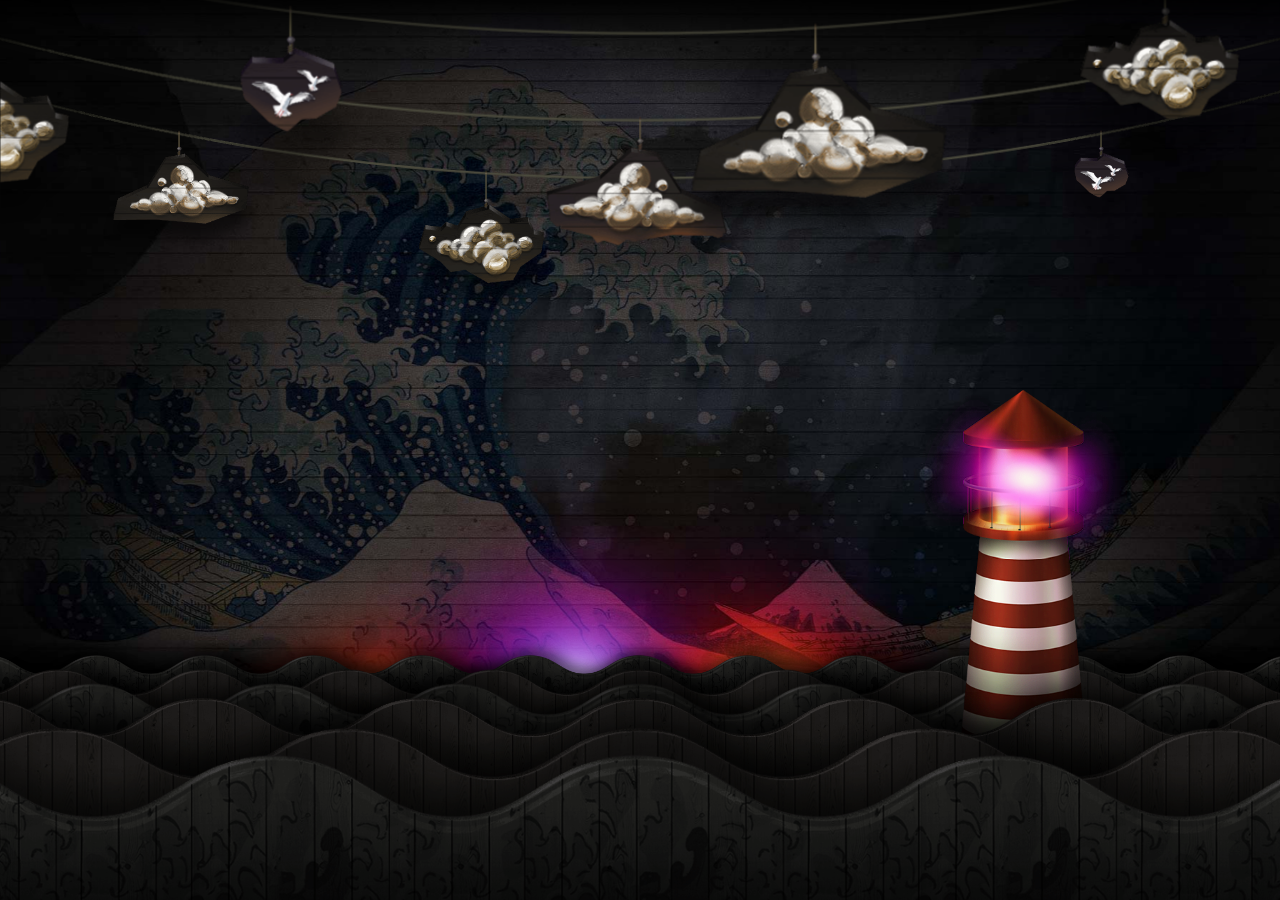
==== commit b24b9a1c: "v2" ====
--- a/temp/index.html
+++ b/temp/index.html
@@ -1,3277 +1,238 @@
 <!DOCTYPE html>
-<html lang="en" >
+<html>
 <head>
-  <meta charset="UTF-8">
-  <title>CodePen - Landscape animation experiment</title>
-  <style>/*
-@import url(https://fonts.googleapis.com/css?family=Open+Sans:300);
-*/
-
-/* Global Styles
-  ---------------------------------------------- */
-  html {font-family: 'Open Sans', sans-serif; background: #0D133A; height:100%; font-size: 100%; text-size-adjust: 100%; -ms-text-size-adjust: 100%; -webkit-font-smoothing: antialiased;overflow: hidden;position: relative;}
-  body {height:100%;overflow: hidden; margin: 0; font-size: 1em; line-height: 1.4; position: relative;}
-  img { border: 0; -ms-interpolation-mode: bicubic; vertical-align: middle; }
-  svg:not(:root) { overflow: hidden; }
-  a{color: white;text-decoration: none;}
-
-/* Animation globals
-  ---------------------------------------------- */
-  #landscape, .land, #bottom, .stags,.stag, .counter:before, #lensFlare, .sunMask{
-    animation-duration: 60s;
-    animation-iteration-count: infinite;
-    animation-timing-function: linear;
-  }
-
-/* Background gradients
-  ---------------------------------------------- */
-  #sky{
-    height: 60%;
-    margin-bottom: -6px;
-    position: absolute;
-    top: 0px;
-    z-index: 2;
-  }
-#sky-rect{height:100%;}
-
-  #reflection, #sunMask{
-    height: 40%;
-    position: absolute;
-    top: 60%;
-    z-index: 4;
-  }
-#reflection-rect{height:100%;}
-  #sunMask{
-    background: #0D133A;
-    height: 40%;
-    position: absolute;
-    top: 60%;
-    width: 100%;
-  }
-
-/* Stag
-  ---------------------------------------------- */
-  #stag{
-    position: absolute;
-    bottom: 15.3%;
-    width: 6.3%;
-    left: 38%;
-    z-index: 5;
-  }
-  .stag{
-    width:100%;
-    position: absolute;
-    bottom: 0px;
-  }
-  .stags{
-    animation-name: stags;
-    animation-delay:1s;
-  }
-  @keyframes stags{ 
-    0% { fill:#0D141E;}
-    4% { fill:#101522;}
-    8% { fill:#121726;}
-    12% { fill:#141829;}
-    16% { fill:#1C1E3C;}
-    20% { fill:#22214F;}
-    24% { fill:#262262;}
-    28% { fill:#1D4065;}
-    32% { fill:#125768;}
-    36% { fill:#1E4553;}
-    40% { fill:#1E404E;}
-    44% { fill:#1E3B49;}
-    48% { fill:#1D3643;}
-    52% { fill:#1C313E;}
-    56% { fill:#1C3344;}
-    60% { fill:#1C3449;}
-    64% { fill:#1B344F;}
-    68% { fill:#183454;}
-    72% { fill:#242B4A;}
-    76% { fill:#2B2241;}
-    80% { fill:#24203C;}
-    84% { fill:#1D1D37;}
-    88% { fill:#151A32;}
-    92% { fill:#14192C;}
-    96% { fill:#111725;}
-    100% { fill:#0D141E;}
-  }
-  #stag1{
-    animation-name: stag_one;
-    width: 108%;
-    left: -20%;
-    
-  }
-  @keyframes stag_one{ 
-    0% {opacity:1.0;}
-    15% {opacity:1.0;}
-    20% {opacity:0.0;}
-    90% {opacity:0.0;}
-    95% {opacity:1.0;}
-    100% {opacity:1.0;}
-  }
-  #stag2{
-    animation-name: stag_two;
-  }
-  @keyframes stag_two{ 
-    0% {opacity:0.0;}
-    17% {opacity:0.0;}
-    20% {opacity:1.0;}
-    40% {opacity:1.0;}
-    45% {opacity:0.0;}
-    65% {opacity:0.0;}
-    70% {opacity:1.0;}
-    90% {opacity:1.0;}
-    95% {opacity:0.0;}
-    100% {opacity:0.0;}
-  }
-  #stag3{
-    animation-name: stag_three;
-    width: 144%;
-    left: -10%;
-    bottom: -3%;
-  }
-  @keyframes stag_three{ 
-    0% {opacity:0.0;}
-    15% {opacity:0.0;}
-    20% {opacity:0.0;}
-    40% {opacity:0.0;}
-    45% {opacity:1.0;}
-    65% {opacity:1.0;}
-    70% {opacity:0.0;}
-    100% {opacity:0.0;}
-  }
-
-/* Sun
-  ---------------------------------------------- */
-  .sunMask{
-    position:absolute;
-    width:100%;
-    height:100%;
-    -webkit-mask-image: linear-gradient(to bottom, rgba(0,0,0,1) 50%, rgba(0,0,0,0) 60%);
-mask-image: linear-gradient(to bottom, rgba(0,0,0,1) 50%, rgba(0,0,0,0) 60%);
-    mix-blend-mode: screen;  
-    animation-name: sunFocus;
-  }
-  @keyframes sunFocus{ 
-    0% { filter: blur(10px);opacity:0;}
-    16% {filter: blur(10px);}
-    20% {filter: blur(10px);}
-    25% {filter: blur(5px);opacity:0;}
-    30% {filter: blur(0px);opacity:1;}
-    80% {filter: blur(0px);opacity:1;}
-    88% {filter: blur(5px);opacity:0;}
-    100% {filter: blur(10px);opacity:0;}
-  }
-  .sun{
-    width: 100%;
-    padding-bottom: 100%;
-    position:absolute;   
-    right: -51%;
-    top: -330%;
-  }
-  .sun div{
-    background: transparent url(https://s3-us-west-2.amazonaws.com/s.cdpn.io/21555/sun.svg);
-    position: absolute;
-    top: 0; bottom: 0; left: 0; right: 0;
-  }    
-  .suncrane{
-    animation: suncrane 60s linear infinite; 
-    position:absolute;
-    width: 21%;
-    height: 4%;
-    background: transparent;
-    margin: auto;
-    top: 57%;
-    left: 0;
-    right: 0;
-  }
-  @keyframes suncrane{ 
-    0% {transform:rotate(90deg);}
-    100% {transform:rotate(-270deg);}
-  }
-  .sun:before{
-    display:block; 
-    content:' '; 
-    animation: glare 60s linear infinite;  
-    position:absolute;
-    width: 120%;
-    height: 120%;
-    background: url(https://s3-us-west-2.amazonaws.com/s.cdpn.io/21555/glare.svg) no-repeat scroll center;
-    top: -10%;
-    left: -10%;
-    background-size: 100%;
-  } 
-
-  @keyframes glare{ 
-    from {transform:rotate(90deg);opacity:0.0;}
-    30%{opacity:0.0;}
-    36%{opacity:1.0;}
-    68%{opacity:1.0;}
-    74%{opacity:0.0;}
-    to {transform:rotate(450deg);opacity:0.0;}
-  }
-
-
-  .sun:after{display: block; content:' '; position:absolute;background: white;width: 10%;height: 10%;top: 45%;border-radius: 100%;margin: auto;left: 0;right: 0;box-shadow: 0px 0px 80px 30px white;}
-
-/* Clouds
-  ---------------------------------------------- */
-  .clouds{
-    position: absolute;
-    width: 100%;
-    z-index: 4;  mix-blend-mode: screen;
-    height: 100%;
-  }
-  .clouds svg{
-    width: 60%;
-    position: absolute;
-    top: 51%;
-    filter: blur(2px);
-    opacity: 0.4;
-    left: -60%;
-    animation-duration: 60s;
-    animation-iteration-count: infinite;
-    animation-timing-function: linear;  
-  animation-name: clouds;
-  }
-  @keyframes clouds{ 
-    0% {transform: translate3d(110%, 0px, 0px);opacity: 0.0;}
-    19%{opacity: 0.0;filter: blur(5px);}
-    25%{opacity: 0.3;filter: blur(2px);}
-    50%{opacity: 0.6;}
-    75%{opacity: 0.2;}
-    90%{opacity: 0.0;}
-    100% {transform: translate3d(150%, 0px, 0px);opacity: 0.0}
-  }
-
-/* Lens flare
-  ---------------------------------------------- */
-  .lighting{
-    width: 100%;
-    height: 100%;
-    position: absolute;
-    z-index: 8;  
-    opacity: 0.3;
-    -webkit-mask-image: linear-gradient(to bottom, rgba(0,0,0,1) 50%, rgba(0,0,0,1) 60%);
-mask-image: linear-gradient(to bottom, rgba(0,0,0,1) 50%, rgba(0,0,0,1) 60%);
-    mix-blend-mode: screen;
-    pointer-events: none;
-    filter: blur(3px);
-  }
-  .lighting .suncrane{
-    width: 100%;
-  }
-  #lensFlare{ 
-    transform: rotate(16deg) translate3d(9%, -47%, 0px) scale(1); 
-    animation-name: flaring;
-  }
-
-  @keyframes flaring{ 
-    0% { transform: rotate(16deg) translate3d(9%, -47%, 0px) scale(1); opacity: 0.0;}
-    28% { transform: rotate(16deg) translate3d(9%, -47%, 0px) scale(1); opacity: 0.0; }
-    35% { transform: rotate(16deg) translate3d(9%, -47%, 0px) scale(1); opacity: 1.0; }
-    70% { transform: rotate(16deg) translate3d(9%, -47%, 0px) scale(1); opacity: 1.0; } 
-    78% { transform: rotate(16deg) translate3d(9%, -47%, 0px) scale(1); opacity: 0.0; }
-    100% { transform: rotate(16deg) translate3d(9%, -47%, 0px) scale(1); opacity: 0.0; }
-  }
-
-/* Sun on lake twinkles
-  ---------------------------------------------- */
-  .twinkleWrap{
-    position: absolute;
-    z-index: 4;
-    width:100%;
-    height:100%;
-    top:0; 
-    opacity: 0.55;
-  }
-
-  .twinkles{
-      width: 2.3%;
-      position: absolute;
-      right: 49.2%;
-      top: 72.5%;
-      animation: twinkles 60s linear infinite;
-  }
-  @keyframes twinkles{ 
-    0% {transform: translate(450%, 0%);opacity:0.0;}
-    32%{opacity:0.0;}
-    34%{opacity:1.0;}
-    36.5% {transform: translate(450%, 0%);}
-    54% {transform: translate(0%, 0%);}
-    72% {transform: translate(-450%, 0%);opacity:1.0;}
-    78%{opacity:0.0;}
-    100% {transform: translate(-450%, 0%);opacity:0.0;}
-  }
-  .twinkles:before{
-    content:' '; 
-    display: none;
-    position:absolute;
-    height: 600px;
-    width:3px;
-    background:red;
-    top: -600px;
-    left: 50%;
-  }
-  .twinkles svg{
-      width: 100%;
-      position: absolute;
-      top: 0;
-  }
-  #twinkle1{
-    animation: twinkle1 2s linear infinite;
-  }
-  @keyframes twinkle1{ 
-    0% {opacity:1.0;}
-    33.33% {opacity:0.0;}
-    66.66% {opacity:0.0;}
-    99.99% {opacity:1.0;}
-    100% {opacity:1.0;}
-  }
-  #twinkle2{  animation: twinkle2 2s linear infinite;
-  }
-  @keyframes twinkle2{ 
-    0% {opacity:0.0;}
-    33.33% {opacity:1.0;}
-    66.66% {opacity:0.0;}
-    99.99% {opacity:0.0;}
-    100% {opacity:0.0;}
-  }
-  #twinkle3{ animation: twinkle3 2s linear infinite;
-  }
-  @keyframes twinkle3{ 
-    0% {opacity:0.0;}
-    33.33% {opacity:0.0;}
-    66.66% {opacity:1.0;}
-    99.99% {opacity:0.0;}
-    100% {opacity:0.0;}
-  }
-
-/* Vignette
-  ---------------------------------------------- */
-  .vignette{
-    background: radial-gradient(transparent 60%, rgb(1, 14, 39) 130%);
-    background-size: cover;
-    height: 100%;
-    z-index: 9;
-    position: absolute;
-    width: 100%; 
-    pointer-events: none;
-}
-
-/* Stars
-  ---------------------------------------------- */
-  .stars{
-    height: 100%;
-    z-index: 2;
-    position: absolute;
-    width: 100%; 
-     
-    overflow: hidden;
-  }
-  .starWrap{
-    height: 60%;
-    width: 100%; 
-    position:relative;
-  }
-  .starProject{
-    overflow: hidden;
-  }
-  .starReflect{
-    overflow: hidden;
-    height: 40%;
-    opacity: 0.9;
-    top: 1%;
-  }
-  #stars{
-    position: absolute;
-    width: 120%;
-    border-radius: 100%;
-    margin: auto;
-    left: -10%;
-    right: 0;
-    animation: stars 120s linear infinite;  
-    transform: rotate(0deg);
-    top: -35%;
-  }
-
-  @keyframes stars{ 
-    100% {transform: rotate(-360deg);}
-  }
-
-  #starReflection{
-    position: absolute;
-    width: 120%;
-    border-radius: 100%;
-    margin: auto;
-    left: -10%;
-    right: 0;
-    animation: starsReflect 120s linear infinite;  
-    transform: rotate(0deg);
-    top:initial;
-    bottom: -102%;
-  }
-  @keyframes starsReflect{ 
-    100% {transform: rotate(360deg);}
-  }
-
-/* Sprites 
-  ----------------------------------------------- */
-  .spriteWrap{
-    height: 100%;
-    width: 100%;
-    position: absolute;
-    z-index: 13;
-    animation: sprites 60s linear infinite;    
-    pointer-events: none;
-  }
-  @keyframes sprites{ 
-    0% {opacity:0.8;}
-    20% {opacity:0.8;}
-    25%{opacity:0.0;}
-    73% {opacity:0.0;}
-    90% {opacity:0.8;}
-    100% {opacity:0.8;}
-  }
-
-  #sprites{
-    height: 100%;
-    width: 100%;
-  }
-
-/* Controls
-  ---------------------------------------------- */
-  .controls{
-    position:absolute;
-    top:0px;
-    width: 20%;
-    z-index: 10;
-    background: rgba(0, 0, 0, 0.16);
-    height: 100%;
-    width: 380px;
-    padding: 23px;
-    transform: translate3d(-250px, 0px, 0px); 
-    -moz-transform: translate3d(-250px, 0px, 0px); 
-    -o-transform: translate3d(-250px, 0px, 0px); 
-    -ms-transform: translate3d(-250px, 0px, 0px); 
-    transform: translate3d(-250px, 0px, 0px);
-    opacity: 0;
-  }
-  .controls, .controls *{
-    box-sizing: border-box;
-    -moz-box-sizing: border-box;
-    box-sizing: border-box;
-    transition: all 0.25s ease; -moz-transition: all 0.25s ease; -o-transition: all 0.25s ease; transition: all 0.25s ease;
-  }
-  .controls:hover{
-    transform: translate3d(0px, 0px, 0px);
-    -moz-transform: translate3d(0px, 0px, 0px);
-    -o-transform: translate3d(0px, 0px, 0px);
-    -ms-transform: translate3d(0px, 0px, 0px);
-    transform: translate3d(0px, 0px, 0px);
-    opacity: 1.0;
-  }
-  .controls ul{
-    margin: 0px;
-    padding: 0px;
-    list-style: none;
-  }
-  .controls ul li{
-    border-bottom: 1px solid rgba(255, 255, 255, 0.09);
-    color: white;
-  }
-  .controls ul li span.title{
-    display: inline-block;
-    padding: 10px 0px;
-  }
-  .controls ul li a{
-    display: block;
-    padding: 10px 0px;
-  }
-  .controls ul li a:hover{
-    padding-left: 10px;
-  }
-  .controls ul li a.active{background-color: rgb(0, 0, 0);}
-  .controls ul li a.active:after{content: 'on';float: right;}
-  .controls audio{
-    width: 100%;
-    opacity: 0.2;
-    position: relative;
-    width: 80%;
-    top: 8px;
-    float: right;
-  }
-  .controls audio:hover{opacity:1.0;}
-  .noise{
-    width:100%;
-    height:100%;
-    background:transparent;
-    opacity:0.03;
-    z-index: 9;
-    position: absolute;
-    top: 0;
-    pointer-events: none;
-  }
-  .noise.active{
-    background: transparent url(https://s3-us-west-2.amazonaws.com/s.cdpn.io/21555/static2.gif);
-    opacity: 0.015;
-    background-size: 620px;
-  }
-  .counter{
-    color: rgba(255, 255, 255, 0.12);
-    position: absolute;
-    width: calc(100% - 46px);
-    bottom: 21px;
-    text-align:justify;
-    font-size: 0px;
-  }
-  .counter:before{
-    content: ':';
-    display:inline-block;
-    position: absolute;
-    animation-name: timer;
-    background: rgba(255, 255, 255, 0.03);
-    text-align: right;
-    left:0px;
-    bottom: 0px;
-    color: transparent;
-    border-right: 1px solid rgba(255, 255, 255, 0.13);
-    line-height: 34px;
-  }
-  @keyframes timer{ 
-    0% { width:0%; }
-    100% { width:100%; }
-  }
-
-/* Landscape
-  ---------------------------------------------- */
-  #landscape{
-    width: 100.02%;
-    position: absolute;
-    bottom: 11%;
-    z-index: 5;
-    animation-name: focus;
-  }
-   @keyframes focus{ 
-    0% { filter: blur(5px);}
-    16% {filter: blur(2px);}
-    20% {filter: blur(0px);}
-    80% {filter: blur(0px);}
-    88% {filter: blur(2px);}
-    100% {filter: blur(5px);}
-  }
-
-  #bottom{
-    animation-name: bottomFill;
-    height: 100%;
-    position: absolute;
-    top: 88%;
-    width: 100%;
-    z-index: 5;
-    animation-delay:1s;
-  }
-  @keyframes bottomFill{ 
-    0% { background:#0D141E; }
-    4% { background:#101522; }
-    8% { background:#121726; }
-    12% { background:#141829; }
-    16% { background:#1C1E3C; }
-    20% { background:#22214F; }
-    24% { background:#262262; }
-    28% { background:#1D4065; }
-    32% { background:#125768; }
-    36% { background:#1E4553; }
-    40% { background:#1E404E; }
-    44% { background:#1E3B49; }
-    48% { background:#1D3643; }
-    52% { background:#1C313E; }
-    56% { background:#1C3344; }
-    60% { background:#1C3449; }
-    64% { background:#1B344F; }
-    68% { background:#183454; }
-    72% { background:#242B4A; }
-    76% { background:#2B2241; }
-    80% { background:#24203C; }
-    84% { background:#1D1D37; }
-    88% { background:#151A32; }
-    92% { background:#14192C; }
-    96% { background:#111725; }
-    100% { background:#0D141E; }
-  }
-
-  /* Land - layer 1 animation */
-  #landscape .layer1 {
-      fill:#F1F2F2;
-      animation-name: layer1;
-      animation-delay:1s;
-  }
-  @keyframes layer1{ 
-    0% { fill:#244154; }
-    4% { fill:#344358; }
-    8% { fill:#42465D; }
-    12% { fill:#4F4761; }
-    16% { fill:#7E5773; }
-    20% { fill:#A3517F; }
-    24% { fill:#F3829F; }
-    28% { fill:#D4B2AF; }
-    32% { fill:#AEDABB; }
-    36% { fill:#A1D6D6; }
-    40% { fill:#9ED5DD; }
-    44% { fill:#9AD4E4; }
-    48% { fill:#97D3EA; }
-    52% { fill:#92D3F4; }
-    56% { fill:#95C8DA; }
-    60% { fill:#96BDC5; }
-    64% { fill:#96B3B2; }
-    68% { fill:#96AA9E; }
-    72% { fill:#AF866A; }
-    76% { fill:#C0633B; }
-    80% { fill:#9D5E51; }
-    84% { fill:#7B5960; }
-    88% { fill:#59546D; }
-    92% { fill:#484E64; }
-    96% { fill:#37475C; }
-    100% { fill:#244154; }
-  }
-
-  /* Land - layer 2 animation */
-  #landscape .layer2 {
-      fill:#E6E7E8;
-      animation-name: layer2;
-      animation-delay:1s;
-  }
-  @keyframes layer2{ 
-    0% { fill:#0F2B46; }
-    4% { fill:#1C2D4A; }
-    8% { fill:#272E4E; }
-    12% { fill:#302F52; }
-    16% { fill:#663966; }
-    20% { fill:#913776; }
-    24% { fill:#D94A93; }
-    28% { fill:#BB94AD; }
-    32% { fill:#76CCCE; }
-    36% { fill:#6BAEC9; }
-    40% { fill:#62A7CA; }
-    44% { fill:#59A0CB; }
-    48% { fill:#5099CC; }
-    52% { fill:#4692CF; }
-    56% { fill:#4D8FBD; }
-    60% { fill:#518CAF; }
-    64% { fill:#548AA1; }
-    68% { fill:#578793; }
-    72% { fill:#7E6768; }
-    76% { fill:#8F4244; }
-    80% { fill:#74404D; }
-    84% { fill:#593D55; }
-    88% { fill:#393B5D; }
-    92% { fill:#2C3655; }
-    96% { fill:#1F304E; }
-    100% { fill:#0F2B46; }
-  }
-
-  /* Land - layer 3 animation */
-  #landscape .layer3 {
-      fill:#D1D3D4;
-      animation-name: layer3;
-      animation-delay:1s;
-  }
-  @keyframes layer3{ 
-    0% { fill:#0F2944; }
-    4% { fill:#1B2B47; }
-    8% { fill:#252C4B; }
-    12% { fill:#2E2D4E; }
-    16% { fill:#5F3663; }
-    20% { fill:#863572; }
-    24% { fill:#C8458D; }
-    28% { fill:#A48BAB; }
-    32% { fill:#68BFC7; }
-    36% { fill:#54A4C8; }
-    40% { fill:#4F9EC8; }
-    44% { fill:#4B98C7; }
-    48% { fill:#4691C7; }
-    52% { fill:#408BC8; }
-    56% { fill:#4688B7; }
-    60% { fill:#4984A9; }
-    64% { fill:#4C819C; }
-    68% { fill:#4E7E8F; }
-    72% { fill:#776167; }
-    76% { fill:#893E45; }
-    80% { fill:#6F3C4C; }
-    84% { fill:#543A52; }
-    88% { fill:#353758; }
-    92% { fill:#2A3351; }
-    96% { fill:#1E2E4A; }
-    100% { fill:#0F2944; }
-  }
-
-  /* Land - layer 4 animation */
-  #landscape .layer4 {
-      fill:#BCBEC0;
-      animation-name: layer4;
-      animation-delay:1s;
-  }
-  @keyframes layer4{ 
-    0% { fill:#0F2841; }
-    4% { fill:#1A2945; }
-    8% { fill:#232A48; }
-    12% { fill:#2B2A4B; }
-    16% { fill:#59335F; }
-    20% { fill:#7C336D; }
-    24% { fill:#B84089; }
-    28% { fill:#9683A5; }
-    32% { fill:#57B5C1; }
-    36% { fill:#4798BD; }
-    40% { fill:#4391BC; }
-    44% { fill:#408BBB; }
-    48% { fill:#3D85BA; }
-    52% { fill:#397FBA; }
-    56% { fill:#3E7DAC; }
-    60% { fill:#407AA1; }
-    64% { fill:#427896; }
-    68% { fill:#44768B; }
-    72% { fill:#705B66; }
-    76% { fill:#823B46; }
-    80% { fill:#69394B; }
-    84% { fill:#503650; }
-    88% { fill:#323454; }
-    92% { fill:#27304D; }
-    96% { fill:#1C2C47; }
-    100% { fill:#0F2841; }
-  }
-
-  /* Land - layer 5 animation */
-  #landscape .layer5 {
-      fill:#A7A9AC;
-      animation-name: layer5;
-      animation-delay:1s;
-  }
-  @keyframes layer5{ 
-    0% { fill:#0E263F; }
-    4% { fill:#192742; }
-    8% { fill:#212745; }
-    12% { fill:#292848; }
-    16% { fill:#51305B; }
-    20% { fill:#6E3068; }
-    24% { fill:#A23B82; }
-    28% { fill:#84799F; }
-    32% { fill:#44AABC; }
-    36% { fill:#3A8DB3; }
-    40% { fill:#3887B1; }
-    44% { fill:#3680AF; }
-    48% { fill:#347AAD; }
-    52% { fill:#3273AB; }
-    56% { fill:#3672A1; }
-    60% { fill:#387198; }
-    64% { fill:#396F90; }
-    68% { fill:#3A6E87; }
-    72% { fill:#695565; }
-    76% { fill:#7C3747; }
-    80% { fill:#64354A; }
-    84% { fill:#4B334D; }
-    88% { fill:#2E314F; }
-    92% { fill:#252D4A; }
-    96% { fill:#1B2A44; }
-    100% { fill:#0E263F; }
-  }
-
-  /* Land - layer 6 animation */
-  #landscape .layer6 {
-      fill:#939598;
-      animation-name: layer6;
-      animation-delay:1s;
-  }
-  @keyframes layer6{ 
-    0% { fill:#0E243C; }
-    4% { fill:#18253F; }
-    8% { fill:#202542; }
-    12% { fill:#262544; }
-    16% { fill:#482C56; }
-    20% { fill:#612D63; }
-    24% { fill:#8D357C; }
-    28% { fill:#6F719B; }
-    32% { fill:#00A1BC; }
-    36% { fill:#2583A8; }
-    40% { fill:#287CA3; }
-    44% { fill:#2A759F; }
-    48% { fill:#2D6F9A; }
-    52% { fill:#2E6895; }
-    56% { fill:#2F6891; }
-    60% { fill:#30678D; }
-    64% { fill:#306788; }
-    68% { fill:#306683; }
-    72% { fill:#625064; }
-    76% { fill:#753347; }
-    80% { fill:#5E3249; }
-    84% { fill:#47304A; }
-    88% { fill:#2B2E4B; }
-    92% { fill:#222A46; }
-    96% { fill:#192741; }
-    100% { fill:#0E243C; }
-  }
-
-  /* Land - layer 7 animation */
-  #landscape .layer7 {
-      fill:#808285;
-      animation-name: layer7;
-      animation-delay:1s;
-  }
-  @keyframes layer7{ 
-    0% { fill:#102237; }
-    4% { fill:#18223A; }
-    8% { fill:#1E233D; }
-    12% { fill:#242340; }
-    16% { fill:#402952; }
-    20% { fill:#542A5E; }
-    24% { fill:#793177; }
-    28% { fill:#5F668F; }
-    32% { fill:#0A8FA7; }
-    36% { fill:#237595; }
-    40% { fill:#256F90; }
-    44% { fill:#27698C; }
-    48% { fill:#286387; }
-    52% { fill:#285D82; }
-    56% { fill:#285E82; }
-    60% { fill:#285F81; }
-    64% { fill:#275F81; }
-    68% { fill:#255F7F; }
-    72% { fill:#574A63; }
-    76% { fill:#683148; }
-    80% { fill:#542F48; }
-    84% { fill:#3F2D47; }
-    88% { fill:#242742; }
-    92% { fill:#202841; }
-    96% { fill:#19253C; }
-    100% { fill:#102237; }
-  }
-
-  /* Land - layer 8 animation */
-  #landscape .layer8 {
-      fill:#6D6E71;
-      animation-name: layer8;
-      animation-delay:1s;
-  }
-  @keyframes layer8{ 
-    0% { fill:#111F31; }
-    4% { fill:#172034; }
-    8% { fill:#1C2037; }
-    12% { fill:#20213B; }
-    16% { fill:#37274C; }
-    20% { fill:#472759; }
-    24% { fill:#662C71; }
-    28% { fill:#4F5C83; }
-    32% { fill:#118095; }
-    36% { fill:#206983; }
-    40% { fill:#21637E; }
-    44% { fill:#225D7A; }
-    48% { fill:#225775; }
-    52% { fill:#225270; }
-    56% { fill:#235372; }
-    60% { fill:#235574; }
-    64% { fill:#235675; }
-    68% { fill:#235676; }
-    72% { fill:#4C445F; }
-    76% { fill:#5B2F49; }
-    80% { fill:#4A2C47; }
-    84% { fill:#382A44; }
-    88% { fill:#242742; }
-    92% { fill:#1E253D; }
-    96% { fill:#182338; }
-    100% { fill:#111F31; }
-  }
-
-  /* Land - layer 9 animation */
-  #landscape .layer9 {
-      fill:#58595B;
-      animation-name: layer9;
-      animation-delay:1s;
-  }
-  @keyframes layer9{ 
-    0% { fill:#111C2B; }
-    4% { fill:#151D2E; }
-    8% { fill:#191E32; }
-    12% { fill:#1D1E35; }
-    16% { fill:#2F2447; }
-    20% { fill:#3A2454; }
-    24% { fill:#52296C; }
-    28% { fill:#405279; }
-    32% { fill:#137185; }
-    36% { fill:#1C5C72; }
-    40% { fill:#1C576E; }
-    44% { fill:#1C5269; }
-    48% { fill:#1B4C64; }
-    52% { fill:#1A475F; }
-    56% { fill:#1C4A63; }
-    60% { fill:#1E4B67; }
-    64% { fill:#1F4D6A; }
-    68% { fill:#204E6D; }
-    72% { fill:#413E5A; }
-    76% { fill:#4E2D49; }
-    80% { fill:#402A45; }
-    84% { fill:#312742; }
-    88% { fill:#20243E; }
-    92% { fill:#1B2238; }
-    96% { fill:#171F32; }
-    100% { fill:#111C2B; }
-  }
-
-  /* Land - layer 10 animation */
-  #landscape .layer10 {
-      fill:#414042;
-      animation-name: layer10;
-      animation-delay:1s;
-  }
-  @keyframes layer10{ 
-    0% { fill:#101825; }
-    4% { fill:#131928; }
-    8% { fill:#161A2C; }
-    12% { fill:#181B2F; }
-    16% { fill:#262141; }
-    20% { fill:#2C214F; }
-    24% { fill:#3D2567; }
-    28% { fill:#30486F; }
-    32% { fill:#136476; }
-    36% { fill:#165163; }
-    40% { fill:#154C5E; }
-    44% { fill:#144759; }
-    48% { fill:#134254; }
-    52% { fill:#113D4F; }
-    56% { fill:#154055; }
-    60% { fill:#19425A; }
-    64% { fill:#1B445F; }
-    68% { fill:#1E4564; }
-    72% { fill:#363856; }
-    76% { fill:#412A49; }
-    80% { fill:#352744; }
-    84% { fill:#29243F; }
-    88% { fill:#1C203A; }
-    92% { fill:#191F33; }
-    96% { fill:#151C2C; }
-    100% { fill:#101825; }
-  }
-
-  /* Land - layer 11 animation */
-  #landscape .layer11 {
-      fill:#232323;
-      animation-name: layer11;
-      animation-delay:1s;
-  }
-  @keyframes layer11{ 
-    0% { fill:#0D141E;  transform: skew(0deg, 0deg) translate3d(0px, 0px, 0px);}
-    4% { fill:#101522;  transform: skew(1deg, 0deg) translate3d(-0.5%, 0px, 0px);}
-    8% { fill:#121726;  transform: skew(0deg, 0deg) translate3d(0px, 0px, 0px);}
-    12% { fill:#141829; transform: skew(-1deg, 0deg) translate3d(0.5%, 0px, 0px);}
-    16% { fill:#1C1E3C; transform: skew(0deg, 0deg) translate3d(0px, 0px, 0px);}
-    20% { fill:#22214F; transform: skew(1deg, 0deg) translate3d(-0.5%, 0px, 0px);}
-    24% { fill:#262262; transform: skew(0deg, 0deg) translate3d(0px, 0px, 0px);}
-    28% { fill:#1D4065; transform: skew(-1deg, 0deg) translate3d(0.5%, 0px, 0px);}
-    32% { fill:#125768; transform: skew(0deg, 0deg) translate3d(0px, 0px, 0px);}
-    36% { fill:#1E4553; transform: skew(1deg, 0deg) translate3d(-0.5%, 0px, 0px);}
-    40% { fill:#1E404E; transform: skew(0deg, 0deg) translate3d(0px, 0px, 0px);}
-    44% { fill:#1E3B49; transform: skew(-1deg, 0deg) translate3d(0.5%, 0px, 0px);}
-    48% { fill:#1D3643; transform: skew(0deg, 0deg) translate3d(0px, 0px, 0px);}
-    52% { fill:#1C313E; transform: skew(1deg, 0deg) translate3d(-0.5%, 0px, 0px);}
-    56% { fill:#1C3344; transform: skew(0deg, 0deg) translate3d(0px, 0px, 0px);}
-    60% { fill:#1C3449; transform: skew(-1deg, 0deg) translate3d(0.5%, 0px, 0px);}
-    64% { fill:#1B344F; transform: skew(0deg, 0deg) translate3d(0px, 0px, 0px);}
-    68% { fill:#183454; transform: skew(1deg, 0deg) translate3d(-0.5%, 0px, 0px);}
-    72% { fill:#242B4A; transform: skew(0deg, 0deg) translate3d(0px, 0px, 0px);}
-    76% { fill:#2B2241; transform: skew(-1deg, 0deg) translate3d(0.5%, 0px, 0px);}
-    80% { fill:#24203C; transform: skew(0deg, 0deg) translate3d(0px, 0px, 0px);}
-    84% { fill:#1D1D37; }
-    88% { fill:#151A32; }
-    92% { fill:#14192C; }
-    96% { fill:#111725; }
-    100% { fill:#0D141E; }
-  }
-
-/* Aspect ratio media queries
-  ---------------------------------------------- */
-
-  /* 3/2 and 6/1 -- out of range*/
-  @media screen and (min-aspect-ratio: 3/1) and (max-aspect-ratio: 6/1){
-    body{background: rgb(31, 60, 80);}
-    body:before{content:'Aspect ratio out of range - too wide';color: white;text-align: center;width: 100%;height: 100%;display: block;position: absolute;top: 50%;}
-    #sky, #reflection, #sunMask, #landscape, #bottom, #stag, .controls, .stars, .sunMask, .clouds, .lighting, .vignette, .twinkleWrap,.spriteWrap{display: none;}
-  }
-
-  /* 14/5 and 3/1 */
-  @media screen and (min-aspect-ratio: 14/5) and (max-aspect-ratio: 7/2){
-    .twinkles{
-    #reflection, #sunMask{height: 42%;}
-    #landscape{bottom: -3%;}
-    #bottom{top: 101%;}
-    #stag{bottom: 3%;}
-    .sun{top: -570%;}
-    .twinkles{top: 77%;}
-  }
-  /* 5/2 and 14/5 */
-  @media screen and (min-aspect-ratio: 5/2) and (max-aspect-ratio: 14/5){
-    .twinkles{top: 75%;}
-    #reflection, #sunMask{background-color: transparent;}
-    #landscape{bottom: 1%;}
-    #bottom{top: 98%;}
-    #stag{bottom: 7%;}
-    .sun{top: -532%;}
-  }
-  /* 9/4 and 5/2 */
-  @media screen and (min-aspect-ratio: 9/4) and (max-aspect-ratio: 5/2){
-    .twinkles{top: 75%;}
-    #reflection, #sunMask{height: 40%;}
-    #landscape{bottom: 5%;}
-    #bottom{top: 94%;}
-    #stag{bottom: 10%;}
-    .sun{top: -452%;}
-  }
-  /* 11/5 and 9/4 */
-  @media screen and (min-aspect-ratio: 11/5) and (max-aspect-ratio: 9/4){
-    .twinkles{background-color: transparent;}
-    #reflection, #sunMask{background-color: transparent;}
-    #landscape{bottom: 6%;}
-    #bottom{top: 93%;}
-    #stag{
-    bottom: 11%;}
-    .sun{top: -410%;}
-  }
-  /* 13/6 and 11/5 */
-  @media screen and (min-aspect-ratio: 13/6) and (max-aspect-ratio: 11/5){
-    .twinkles{background-color: transparent;}
-    #reflection, #sunMask{height: 37%;}
-    #landscape{bottom: 6%;}
-    #bottom{top: 93%;}
-    #stag{bottom: 11%;}
-    .sun{background-color: transparent;}
-  }
-
-  /* 15/7 and 13/6 */
-  @media screen and (min-aspect-ratio: 15/7) and (max-aspect-ratio: 13/6){
-    .twinkles{background-color: transparent;}
-    #reflection, #sunMask{height: 31%;}
-    #landscape{bottom: 7%;}
-    #bottom{top: 92%;}
-    #stag{bottom: 12%;}
-    .sun{background-color: transparent;}
-  }
-
-  /* 2/1 and 15/7 */
-  @media screen and (min-aspect-ratio: 2/1) and (max-aspect-ratio: 15/7){
-    .twinkles{background-color: transparent;}
-    #reflection, #sunMask{height: 31%;}
-    #landscape{bottom: 8%;}
-    #bottom{top: 91%;}
-    #stag{bottom: 12%;}
-    .sun{top: -370%;}
-  }
-
-  @media screen and (min-aspect-ratio: 15/8) and (max-aspect-ratio: 2/1){
-    .twinkles{background-color: transparent;}
-    #reflection, #sunMask{height: 30%;}
-    #landscape{background-color: transparent;}
-    #bottom{background-color: transparent;}
-    #stag{bottom: 15%;}
-    .sun{background-color: transparent;}
-  }
-
-  /* 7/4 and 15/8 */
-  @media screen and (min-aspect-ratio: 7/4) and (max-aspect-ratio: 15/8){
-    .twinkles{top: 71%;}
-    #reflection, #sunMask{height: 28%;}
-    #landscape{bottom: 13%;}
-    #bottom{top: 86%;}
-    #stag{bottom: 17%;}
-    .sun{top: -300%;}
-  }
-  /* 11/7 and 7/4 */
-  @media screen and (min-aspect-ratio: 11/7) and (max-aspect-ratio: 7/4){
-    .twinkles{top: 69%;}
-    #reflection, #sunMask{height: 24%;}
-    #landscape{bottom: 16%;}
-    #bottom{top: 83%;}
-    #stag{bottom: 20%;}
-    .sun{top: -270%;}
-  }
-  /* 13/9 and 11/7 */
-  @media screen and (min-aspect-ratio: 13/9) and (max-aspect-ratio: 11/7){
-    .twinkles{top: 68%;}
-    #reflection, #sunMask{height: 22%;}
-    #landscape{bottom: 18%;}
-    #bottom{top: 81%;}
-    #stag{bottom: 21.6%;}
-    .sun{top: -240%;}
-  }
-  /* 4/3 and 13/9 */
-  @media screen and (min-aspect-ratio: 4/3) and (max-aspect-ratio: 13/9){
-    .twinkles{top: 66%;}
-    #reflection, #sunMask{height: 19%;}
-    #landscape{bottom: 22%;}
-    #bottom{top: 77%;}
-    #stag{bottom: 25%;}
-    .sun{top: -230%;}
-  }
-  /* 8/7 and 4/3 */
-  @media screen and (min-aspect-ratio: 8/7) and (max-aspect-ratio: 4/3){
-    .twinkles{top: 65%;}
-    #reflection, #sunMask{height: 18%;}
-    #landscape{bottom: 23%;}
-    #bottom{top: 76%;}
-    #stag{bottom: 25.3%;}
-    .sun{top: -180%;}
-  }
-  /* 14/15 and 8/7 */
-  @media screen and (min-aspect-ratio: 14/15) and (max-aspect-ratio: 8/7){
-    .twinkles{top: 63%;width: 3%;}
-    #reflection, #sunMask{height: 17%;}
-    #landscape{bottom: 26%;}
-    #bottom{top: 73.8%;}
-    #stag{bottom: 28.3%;}
-    .sun{top: -140%;}
-  }
-  /* 5/6 and 14/15 */
-  @media screen and (min-aspect-ratio: 5/6) and (max-aspect-ratio: 14/15){
-    .twinkles{top: 63%; width: 3%;}
-    #reflection, #sunMask{height: 13%;}
-    #landscape{bottom: 28%;}
-    #bottom{top: 71.5%;}
-    #stag{bottom: 30%;}
-    .sun{top: -110%;}
-  }
-  /* 7/10 and 5/6 */
-  @media screen and (min-aspect-ratio: 7/10) and (max-aspect-ratio: 5/6){
-    .twinkles{top: 62%; width: 3%;}
-    #reflection, #sunMask{height: 11%;}
-    #landscape{bottom: 30%;}
-    #bottom{top: 69.6%;}
-    #stag{bottom: 31.8%;}
-    .sun{top: -70%;}
-  }
-  /* 5/9 and 7/10 */
-  @media screen and (min-aspect-ratio: 5/9) and (max-aspect-ratio: 7/10){
-    .twinkles{top: 62%; width: 3%;}
-    #reflection, #sunMask{height: 8%;}
-    #landscape{bottom: 32%;}
-    #bottom{top: 67.5%;}
-    #stag{bottom: 33.5%;}
-    .sun{top: -55%;}
-  }
-
-  /* 1/10 and 5/9 --- out of range*/
-  @media screen and (min-aspect-ratio: 1/10) and (max-aspect-ratio: 5/9){
-    body{background: rgb(31, 60, 80);}
-    body:before{content:'Aspect ratio out of range - too narrow';color: white;text-align: center;width: 100%;height: 100%;display: block;position: absolute;top: 50%;}
-    #sky, #reflection, #sunMask, #landscape, #bottom, #stag, .controls, .stars, .sunMask, .clouds, .lighting, .vignette, .twinkleWrap,.spriteWrap{display: none;}
-  }}</style>
+
+	<meta charset="utf-8">
+
+	<title>parallax.js</title>
+
+	<!-- Behavioral Meta Data -->
+	<meta name="apple-mobile-web-app-capable" content="yes">
+	<meta name="viewport" content="width=device-width, initial-scale=1, maximum-scale=1, user-scalable=no">
+
+	<!-- Core Meta Data -->
+	<meta name="author" content="Matthew Wagerfield">
+	<meta name="description" content="Simple, lightweight Parallax Engine that reacts to the orientation of a smart device">
+	<meta name="keywords" content="parallax,javascript,jquery,zepto,plugin">
+
+	<!-- Open Graph Meta Data -->
+	<meta property="og:description" content="Simple, lightweight Parallax Engine that reacts to the orientation of a smart device">
+	<meta property="og:site_name" content="parallax.js">
+	<meta property="og:title" content="parallax.js">
+	<meta property="og:type" content="website">
+	<meta property="og:url" content="http://wagerfield.github.io/parallax/index.html">
+
+	<!-- Humans -->
+	<link rel="author" href="humans.txt" />
+
+	<!-- Styles -->
+	<link rel="stylesheet" type="text/css" href="assets/styles/css/styles.css"/>
+
 </head>
 <body>
-<!-- partial:index.partial.html -->
-<!-- Stars -->
-<div class="stars">  
-      <div class="starWrap starProject">
-            <svg version="1.1" xmlns="http://www.w3.org/2000/svg" x="0px" y="0px" viewBox="0 0 599.456 593.71" enable-background="new 0 0 599.456 593.71" xml:space="preserve" id="stars">
-                  <circle fill="#FFFFFF" cx="287.793" cy="0.398" r="0.398"/>
-                  <circle fill="#FFFFFF" cx="300.965" cy="15.945" r="0.398"/>
-                  <circle fill="#FFFFFF" cx="306.237" cy="22.961" r="0.398"/>
-                  <circle fill="#FFFFFF" cx="282.496" cy="16.214" r="0.398"/>
-                  <circle fill="#FFFFFF" cx="257.775" cy="32.352" r="0.398"/>
-                  <circle fill="#FFFFFF" cx="287.624" cy="62.283" r="0.398"/>
-                  <circle fill="#FFFFFF" cx="240.963" cy="68.985" r="0.398"/>
-                  <circle fill="#FFFFFF" cx="183.157" cy="79.314" r="0.398"/>
-                  <circle fill="#FFFFFF" cx="146.147" cy="75.118" r="0.398"/>
-                  <circle fill="#FFFFFF" cx="104.511" cy="75.817" r="0.398"/>
-                  <circle fill="#FFFFFF" cx="256.101" cy="75.548" r="0.398"/>
-                  <circle fill="#FFFFFF" cx="238.941" cy="85.554" r="0.398"/>
-                  <circle fill="#FFFFFF" cx="199.887" cy="82.994" r="0.398"/>
-                  <circle fill="#FFFFFF" cx="176.917" cy="65.08" r="0.878"/>
-                  <circle fill="#FFFFFF" cx="198.757" cy="44.455" r="0.398"/>
-                  <circle fill="#FFFFFF" cx="133.344" cy="62.638" r="0.398"/>
-                  <circle fill="#FFFFFF" cx="161.909" cy="57.85" r="0.398"/>
-                  <circle fill="#FFFFFF" cx="157.283" cy="29.393" r="0.398"/>
-                  <circle fill="#FFFFFF" cx="173.604" cy="58.872" r="0.398"/>
-                  <circle fill="#FFFFFF" cx="251.83" cy="18.15" r="0.398"/>
-                  <circle fill="#FFFFFF" cx="233.537" cy="26.273" r="0.398"/>
-                  <circle fill="#FFFFFF" cx="264.063" cy="103.144" r="0.398"/>
-                  <circle fill="#FFFFFF" cx="265.408" cy="108.308" r="0.398"/>
-                  <circle fill="#FFFFFF" cx="269.012" cy="124.984" r="0.398"/>
-                  <circle fill="#FFFFFF" cx="290.991" cy="154.549" r="0.398"/>
-                  <circle fill="#FFFFFF" cx="255.079" cy="145.534" r="0.398"/>
-                  <circle fill="#FFFFFF" cx="245.988" cy="116.754" r="0.398"/>
-                  <circle fill="#FFFFFF" cx="231.55" cy="113.419" r="0.398"/>
-                  <circle fill="#FFFFFF" cx="224.202" cy="123.209" r="0.398"/>
-                  <circle fill="#FFFFFF" cx="229.581" cy="131.709" r="0.398"/>
-                  <circle fill="#FFFFFF" cx="238.134" cy="141.607" r="0.398"/>
-                  <circle fill="#FFFFFF" cx="230.872" cy="153.925" r="0.398"/>
-                  <circle fill="#FFFFFF" cx="180.414" cy="170.709" r="0.398"/>
-                  <circle fill="#FFFFFF" cx="256.317" cy="191.334" r="0.398"/>
-                  <circle fill="#FFFFFF" cx="235.714" cy="193.948" r="0.398"/>
-                  <circle fill="#FFFFFF" cx="224.094" cy="193.948" r="0.398"/>
-                  <circle fill="#FFFFFF" cx="244.321" cy="208.795" r="0.398"/>
-                  <circle fill="#FFFFFF" cx="266.936" cy="221.759" r="0.398"/>
-                  <circle fill="#FFFFFF" cx="291.444" cy="227.999" r="0.398"/>
-                  <circle fill="#FFFFFF" cx="259.652" cy="242.362" r="0.398"/>
-                  <circle fill="#FFFFFF" cx="247.979" cy="240.103" r="0.398"/>
-                  <circle fill="#FFFFFF" cx="239.802" cy="230.958" r="0.398"/>
-                  <circle fill="#FFFFFF" cx="245.127" cy="225.009" r="0.398"/>
-                  <circle fill="#FFFFFF" cx="233.669" cy="241.071" r="0.398"/>
-                  <circle fill="#FFFFFF" cx="221.566" cy="236.983" r="0.398"/>
-                  <circle fill="#FFFFFF" cx="189.881" cy="228.613" r="0.398"/>
-                  <circle fill="#FFFFFF" cx="171.452" cy="204.922" r="0.398"/>
-                  <circle fill="#FFFFFF" cx="199.403" cy="193.41" r="0.398"/>
-                  <circle fill="#FFFFFF" cx="130.515" cy="219.123" r="0.398"/>
-                  <circle fill="#FFFFFF" cx="112.849" cy="204.523" r="0.878"/>
-                  <circle fill="#FFFFFF" cx="101.176" cy="199.865" r="0.398"/>
-                  <circle fill="#FFFFFF" cx="105.372" cy="210.678" r="0.398"/>
-                  <circle fill="#FFFFFF" cx="104.318" cy="220.522" r="0.398"/>
-                  <circle fill="#FFFFFF" cx="74.656" cy="232.572" r="0.398"/>
-                  <circle fill="#FFFFFF" cx="107.846" cy="235.638" r="0.398"/>
-                  <circle fill="#FFFFFF" cx="84.338" cy="218.294" r="0.398"/>
-                  <circle fill="#FFFFFF" cx="66.264" cy="214.551" r="0.398"/>
-                  <circle fill="#FFFFFF" cx="10.964" cy="203.577" r="0.398"/>
-                  <circle fill="#FFFFFF" cx="46.005" cy="194.593" r="0.398"/>
-                  <circle fill="#FFFFFF" cx="40.389" cy="177.702" r="0.878"/>
-                  <circle fill="#FFFFFF" cx="74.225" cy="144.296" r="0.398"/>
-                  <circle fill="#FFFFFF" cx="125.19" cy="146.018" r="0.398"/>
-                  <circle fill="#FFFFFF" cx="145.556" cy="159.896" r="0.398"/>
-                  <circle fill="#FFFFFF" cx="183.857" cy="160.295" r="0.398"/>
-                  <circle fill="#FFFFFF" cx="185.255" cy="181.844" r="0.398"/>
-                  <circle fill="#FFFFFF" cx="117.475" cy="137.734" r="0.398"/>
-                  <circle fill="#FFFFFF" cx="163.523" cy="116.862" r="0.398"/>
-                  <circle fill="#FFFFFF" cx="164.814" cy="129.449" r="0.398"/>
-                  <circle fill="#FFFFFF" cx="186.062" cy="113.871" r="0.398"/>
-                  <circle fill="#FFFFFF" cx="202.093" cy="94.914" r="0.398"/>
-                  <circle fill="#FFFFFF" cx="89.395" cy="106.587" r="0.398"/>
-                  <circle fill="#FFFFFF" cx="89.686" cy="109.815" r="0.398"/>
-                  <circle fill="#FFFFFF" cx="79.013" cy="106.587" r="0.398"/>
-                  <circle fill="#FFFFFF" cx="56.742" cy="196.853" r="0.398"/>
-                  <circle fill="#FFFFFF" cx="45.715" cy="147.201" r="0.398"/>
-                  <circle fill="#FFFFFF" cx="75.022" cy="110.675" r="0.398"/>
-                  <circle fill="#FFFFFF" cx="80.067" cy="116.862" r="0.398"/>
-                  <circle fill="#FFFFFF" cx="112.203" cy="112.472" r="0.398"/>
-                  <circle fill="#FFFFFF" cx="115.7" cy="254.197" r="0.398"/>
-                  <circle fill="#FFFFFF" cx="96.227" cy="283.568" r="0.398"/>
-                  <circle fill="#FFFFFF" cx="72.611" cy="282.492" r="0.398"/>
-                  <circle fill="#FFFFFF" cx="50.986" cy="284.267" r="0.398"/>
-                  <circle fill="#FFFFFF" cx="46.253" cy="288.947" r="0.398"/>
-                  <circle fill="#FFFFFF" cx="21.723" cy="303.418" r="0.878"/>
-                  <circle fill="#FFFFFF" cx="18.71" cy="333.488" r="0.398"/>
-                  <circle fill="#FFFFFF" cx="54.913" cy="351.993" r="0.398"/>
-                  <circle fill="#FFFFFF" cx="6.876" cy="342.902" r="0.398"/>
-                  <circle fill="#FFFFFF" cx="12.632" cy="356.781" r="0.398"/>
-                  <circle fill="#FFFFFF" cx="10.318" cy="339.513" r="0.398"/>
-                  <circle fill="#FFFFFF" cx="0.398" cy="348.26" r="0.398"/>
-                  <circle fill="#FFFFFF" cx="11.771" cy="323.989" r="0.398"/>
-                  <circle fill="#FFFFFF" cx="31.965" cy="326.549" r="0.398"/>
-                  <circle fill="#FFFFFF" cx="64.65" cy="303.095" r="0.398"/>
-                  <circle fill="#FFFFFF" cx="64.22" cy="293.358" r="0.398"/>
-                  <circle fill="#FFFFFF" cx="74.709" cy="293.358" r="0.398"/>
-                  <circle fill="#FFFFFF" cx="84.199" cy="299.276" r="0.398"/>
-                  <circle fill="#FFFFFF" cx="89.556" cy="303.418" r="0.398"/>
-                  <circle fill="#FFFFFF" cx="106.286" cy="320.47" r="0.398"/>
-                  <circle fill="#FFFFFF" cx="127.987" cy="303.019" r="0.398"/>
-                  <circle fill="#FFFFFF" cx="128.611" cy="305.753" r="0.398"/>
-                  <circle fill="#FFFFFF" cx="151.311" cy="297.285" r="0.398"/>
-                  <circle fill="#FFFFFF" cx="179.445" cy="297.684" r="0.398"/>
-                  <circle fill="#FFFFFF" cx="184.233" cy="299.814" r="0.398"/>
-                  <circle fill="#FFFFFF" cx="203.384" cy="321.708" r="0.398"/>
-                  <circle fill="#FFFFFF" cx="296.393" cy="309.335" r="0.398"/>
-                  <circle fill="#FFFFFF" cx="260.997" cy="332.574" r="0.398"/>
-                  <circle fill="#FFFFFF" cx="246.849" cy="331.014" r="0.398"/>
-                  <circle fill="#FFFFFF" cx="269.604" cy="348.228" r="0.398"/>
-                  <circle fill="#FFFFFF" cx="267.344" cy="352.8" r="0.398"/>
-                  <circle fill="#FFFFFF" cx="253.842" cy="358.018" r="0.398"/>
-                  <circle fill="#FFFFFF" cx="237.166" cy="350.057" r="0.398"/>
-                  <circle fill="#FFFFFF" cx="230.496" cy="341.773" r="0.398"/>
-                  <circle fill="#FFFFFF" cx="221.942" cy="343.655" r="0.398"/>
-                  <circle fill="#FFFFFF" cx="219.898" cy="359.471" r="0.398"/>
-                  <circle fill="#FFFFFF" cx="216.724" cy="361.246" r="0.398"/>
-                  <circle fill="#FFFFFF" cx="221.996" cy="382.01" r="0.398"/>
-                  <circle fill="#FFFFFF" cx="179.069" cy="354.791" r="0.398"/>
-                  <circle fill="#FFFFFF" cx="182.189" cy="361.246" r="0.398"/>
-                  <circle fill="#FFFFFF" cx="174.227" cy="359.525" r="0.398"/>
-                  <circle fill="#FFFFFF" cx="166.589" cy="358.449" r="0.398"/>
-                  <circle fill="#FFFFFF" cx="173.829" cy="364.043" r="0.398"/>
-                  <circle fill="#FFFFFF" cx="146.309" cy="355.759" r="0.398"/>
-                  <circle fill="#FFFFFF" cx="150.236" cy="371.305" r="0.398"/>
-                  <circle fill="#FFFFFF" cx="141.951" cy="389.649" r="0.398"/>
-                  <circle fill="#FFFFFF" cx="138.347" cy="406.11" r="0.398"/>
-                  <circle fill="#FFFFFF" cx="156.669" cy="419.182" r="0.398"/>
-                  <circle fill="#FFFFFF" cx="173.851" cy="411.543" r="0.398"/>
-                  <circle fill="#FFFFFF" cx="175.25" cy="416.653" r="0.398"/>
-                  <circle fill="#FFFFFF" cx="180.629" cy="417.675" r="0.398"/>
-                  <circle fill="#FFFFFF" cx="166.589" cy="386.045" r="0.398"/>
-                  <circle fill="#FFFFFF" cx="185.847" cy="379.751" r="0.398"/>
-                  <circle fill="#FFFFFF" cx="187.299" cy="383.754" r="0.398"/>
-                  <circle fill="#FFFFFF" cx="192.141" cy="380.719" r="0.398"/>
-                  <circle fill="#FFFFFF" cx="190.85" cy="382.732" r="0.398"/>
-                  <circle fill="#FFFFFF" cx="199.887" cy="390.047" r="0.398"/>
-                  <circle fill="#FFFFFF" cx="213.152" cy="388.466" r="0.398"/>
-                  <circle fill="#FFFFFF" cx="209.624" cy="400.515" r="0.398"/>
-                  <circle fill="#FFFFFF" cx="220.544" cy="404.904" r="0.398"/>
-                  <circle fill="#FFFFFF" cx="242.223" cy="416.761" r="0.398"/>
-                  <circle fill="#FFFFFF" cx="242.223" cy="424.292" r="0.398"/>
-                  <circle fill="#FFFFFF" cx="257.123" cy="435.051" r="0.398"/>
-                  <circle fill="#FFFFFF" cx="272.939" cy="435.449" r="0.398"/>
-                  <circle fill="#FFFFFF" cx="264.493" cy="458.612" r="0.398"/>
-                  <circle fill="#FFFFFF" cx="257.554" cy="465.821" r="0.398"/>
-                  <circle fill="#FFFFFF" cx="287.355" cy="470.07" r="0.398"/>
-                  <circle fill="#FFFFFF" cx="269.711" cy="484.81" r="0.398"/>
-                  <circle fill="#FFFFFF" cx="265.708" cy="499.334" r="0.398"/>
-                  <circle fill="#FFFFFF" cx="254.757" cy="514.303" r="0.398"/>
-                  <circle fill="#FFFFFF" cx="285.257" cy="532.762" r="0.398"/>
-                  <circle fill="#FFFFFF" cx="301.525" cy="577.313" r="0.398"/>
-                  <circle fill="#FFFFFF" cx="241.577" cy="569.104" r="0.398"/>
-                  <circle fill="#FFFFFF" cx="225.116" cy="563.886" r="0.398"/>
-                  <circle fill="#FFFFFF" cx="302.31" cy="515.956" r="0.398"/>
-                  <circle fill="#FFFFFF" cx="244.643" cy="515.149" r="0.398"/>
-                  <circle fill="#FFFFFF" cx="230.388" cy="506.758" r="0.398"/>
-                  <circle fill="#FFFFFF" cx="228.236" cy="496.483" r="0.398"/>
-                  <circle fill="#FFFFFF" cx="237.973" cy="489.813" r="0.398"/>
-                  <circle fill="#FFFFFF" cx="228.774" cy="519.015" r="0.398"/>
-                  <circle fill="#FFFFFF" cx="266.107" cy="493.955" r="0.398"/>
-                  <circle fill="#FFFFFF" cx="285.957" cy="476.31" r="0.398"/>
-                  <circle fill="#FFFFFF" cx="275.79" cy="428.671" r="0.398"/>
-                  <circle fill="#FFFFFF" cx="280.233" cy="417.277" r="0.398"/>
-                  <circle fill="#FFFFFF" cx="283.644" cy="415.846" r="0.398"/>
-                  <circle fill="#FFFFFF" cx="302.74" cy="406.917" r="0.398"/>
-                  <circle fill="#FFFFFF" cx="300.589" cy="412.834" r="0.398"/>
-                  <circle fill="#FFFFFF" cx="300.987" cy="427.681" r="0.398"/>
-                  <circle fill="#FFFFFF" cx="264.17" cy="409.391" r="0.398"/>
-                  <circle fill="#FFFFFF" cx="276.973" cy="403.474" r="0.398"/>
-                  <circle fill="#FFFFFF" cx="274.306" cy="397.579" r="0.398"/>
-                  <circle fill="#FFFFFF" cx="258.522" cy="392.5" r="0.398"/>
-                  <circle fill="#FFFFFF" cx="277.372" cy="392.124" r="0.398"/>
-                  <circle fill="#FFFFFF" cx="286.925" cy="387.712" r="0.398"/>
-                  <circle fill="#FFFFFF" cx="187.698" cy="400.515" r="0.398"/>
-                  <circle fill="#FFFFFF" cx="223.556" cy="320.04" r="0.398"/>
-                  <circle fill="#FFFFFF" cx="182.189" cy="330.476" r="0.398"/>
-                  <circle fill="#FFFFFF" cx="111.988" cy="332.036" r="0.398"/>
-                  <circle fill="#FFFFFF" cx="134.313" cy="327.195" r="0.398"/>
-                  <circle fill="#FFFFFF" cx="129.633" cy="332.435" r="0.398"/>
-                  <circle fill="#FFFFFF" cx="139.961" cy="338.437" r="0.398"/>
-                  <circle fill="#FFFFFF" cx="149.213" cy="336.447" r="0.398"/>
-                  <circle fill="#FFFFFF" cx="153.947" cy="325.742" r="0.878"/>
-                  <circle fill="#FFFFFF" cx="52.869" cy="317.458" r="0.398"/>
-                  <circle fill="#FFFFFF" cx="29.039" cy="294.596" r="0.398"/>
-                  <circle fill="#FFFFFF" cx="39.206" cy="309.626" r="0.398"/>
-                  <circle fill="#FFFFFF" cx="60.831" cy="326.549" r="0.398"/>
-                  <circle fill="#FFFFFF" cx="55.559" cy="357.588" r="0.398"/>
-                  <circle fill="#FFFFFF" cx="51.502" cy="368.132" r="0.398"/>
-                  <circle fill="#FFFFFF" cx="76.216" cy="354.091" r="0.398"/>
-                  <circle fill="#FFFFFF" cx="41.465" cy="372.865" r="0.398"/>
-                  <circle fill="#FFFFFF" cx="39.029" cy="378.998" r="0.398"/>
-                  <circle fill="#FFFFFF" cx="28.339" cy="381.827" r="0.398"/>
-                  <circle fill="#FFFFFF" cx="17.312" cy="381.03" r="0.398"/>
-                  <circle fill="#FFFFFF" cx="13.438" cy="376.147" r="0.398"/>
-                  <circle fill="#FFFFFF" cx="55.16" cy="388.896" r="0.398"/>
-                  <circle fill="#FFFFFF" cx="65.479" cy="383.678" r="0.398"/>
-                  <circle fill="#FFFFFF" cx="68.631" cy="386.583" r="0.878"/>
-                  <circle fill="#FFFFFF" cx="64.112" cy="390.51" r="0.398"/>
-                  <circle fill="#FFFFFF" cx="99.185" cy="407.885" r="0.398"/>
-                  <circle fill="#FFFFFF" cx="112.526" cy="417.675" r="0.398"/>
-                  <circle fill="#FFFFFF" cx="116.722" cy="420.15" r="0.398"/>
-                  <circle fill="#FFFFFF" cx="113.817" cy="420.096" r="0.398"/>
-                  <circle fill="#FFFFFF" cx="115.431" cy="421.28" r="0.398"/>
-                  <circle fill="#FFFFFF" cx="115.431" cy="419.827" r="0.398"/>
-                  <circle fill="#FFFFFF" cx="72.99" cy="427.412" r="0.398"/>
-                  <circle fill="#FFFFFF" cx="54.375" cy="418.074" r="0.398"/>
-                  <circle fill="#FFFFFF" cx="52.815" cy="435.589" r="0.398"/>
-                  <circle fill="#FFFFFF" cx="93.268" cy="454.847" r="0.398"/>
-                  <circle fill="#FFFFFF" cx="87.405" cy="464.96" r="0.398"/>
-                  <circle fill="#FFFFFF" cx="87.243" cy="468.51" r="0.398"/>
-                  <circle fill="#FFFFFF" cx="55.828" cy="473.567" r="0.398"/>
-                  <circle fill="#FFFFFF" cx="107.276" cy="491.05" r="0.398"/>
-                  <circle fill="#FFFFFF" cx="122.586" cy="500.141" r="0.398"/>
-                  <circle fill="#FFFFFF" cx="108.976" cy="518.323" r="0.398"/>
-                  <circle fill="#FFFFFF" cx="106.932" cy="528.759" r="0.398"/>
-                  <circle fill="#FFFFFF" cx="134.366" cy="516.925" r="0.398"/>
-                  <circle fill="#FFFFFF" cx="150.02" cy="526.285" r="0.398"/>
-                  <circle fill="#FFFFFF" cx="124.038" cy="456.245" r="0.398"/>
-                  <circle fill="#FFFFFF" cx="136.841" cy="461.786" r="0.398"/>
-                  <circle fill="#FFFFFF" cx="157.067" cy="453.448" r="0.398"/>
-                  <circle fill="#FFFFFF" cx="162.608" cy="449.844" r="0.398"/>
-                  <circle fill="#FFFFFF" cx="193.324" cy="454.245" r="0.398"/>
-                  <circle fill="#FFFFFF" cx="206.45" cy="446.401" r="0.398"/>
-                  <circle fill="#FFFFFF" cx="229.151" cy="448.392" r="0.398"/>
-                  <circle fill="#FFFFFF" cx="232.809" cy="446.939" r="0.398"/>
-                  <circle fill="#FFFFFF" cx="203.2" cy="477.408" r="0.398"/>
-                  <circle fill="#FFFFFF" cx="189.992" cy="492.449" r="0.398"/>
-                  <circle fill="#FFFFFF" cx="186.654" cy="507.156" r="0.398"/>
-                  <circle fill="#FFFFFF" cx="202.254" cy="529.614" r="0.398"/>
-                  <circle fill="#FFFFFF" cx="179.177" cy="541.912" r="0.398"/>
-                  <circle fill="#FFFFFF" cx="178.208" cy="554.688" r="0.398"/>
-                  <circle fill="#FFFFFF" cx="160.757" cy="554.688" r="0.398"/>
-                  <circle fill="#FFFFFF" cx="150.989" cy="550.836" r="0.398"/>
-                  <circle fill="#FFFFFF" cx="187.622" cy="507.694" r="0.398"/>
-                  <circle fill="#FFFFFF" cx="173.389" cy="433.276" r="0.398"/>
-                  <circle fill="#FFFFFF" cx="181.974" cy="425.745" r="0.398"/>
-                  <circle fill="#FFFFFF" cx="142.328" cy="429.402" r="0.398"/>
-                  <circle fill="#FFFFFF" cx="162.608" cy="456.407" r="0.398"/>
-                  <circle fill="#FFFFFF" cx="69.814" cy="392.177" r="0.398"/>
-                  <circle fill="#FFFFFF" cx="77.076" cy="394.544" r="0.398"/>
-                  <circle fill="#FFFFFF" cx="75.624" cy="396.427" r="0.398"/>
-                  <circle fill="#FFFFFF" cx="77.076" cy="398.041" r="0.398"/>
-                  <circle fill="#FFFFFF" cx="79.712" cy="390.295" r="0.398"/>
-                  <circle fill="#FFFFFF" cx="90.686" cy="389.057" r="0.398"/>
-                  <circle fill="#FFFFFF" cx="92.085" cy="387.39" r="0.398"/>
-                  <circle fill="#FFFFFF" cx="88.911" cy="399.009" r="0.398"/>
-                  <circle fill="#FFFFFF" cx="86.705" cy="372.65" r="0.398"/>
-                  <circle fill="#FFFFFF" cx="72.592" cy="403.743" r="0.398"/>
-                  <circle fill="#FFFFFF" cx="69.76" cy="397.256" r="0.398"/>
-                  <circle fill="#FFFFFF" cx="69.76" cy="394.921" r="0.398"/>
-                  <circle fill="#FFFFFF" cx="69.029" cy="394.146" r="0.398"/>
-                  <circle fill="#FFFFFF" cx="66.748" cy="398.041" r="0.398"/>
-                  <circle fill="#FFFFFF" cx="48.781" cy="394.383" r="0.398"/>
-                  <circle fill="#FFFFFF" cx="72.558" cy="329.669" r="0.398"/>
-                  <circle fill="#FFFFFF" cx="29.039" cy="324.559" r="0.398"/>
-                  <circle fill="#FFFFFF" cx="30.007" cy="327.571" r="0.398"/>
-                  <circle fill="#FFFFFF" cx="66.318" cy="267.591" r="0.398"/>
-                  <circle fill="#FFFFFF" cx="47.651" cy="269.151" r="0.398"/>
-                  <circle fill="#FFFFFF" cx="34.095" cy="249.323" r="0.398"/>
-                  <circle fill="#FFFFFF" cx="48.404" cy="236.036" r="0.398"/>
-                  <circle fill="#FFFFFF" cx="11.847" cy="236.176" r="0.398"/>
-                  <circle fill="#FFFFFF" cx="45.607" cy="247.957" r="0.398"/>
-                  <circle fill="#FFFFFF" cx="23.52" cy="257.478" r="0.398"/>
-                  <circle fill="#FFFFFF" cx="13.654" cy="267.591" r="0.398"/>
-                  <circle fill="#FFFFFF" cx="44.24" cy="284.267" r="0.398"/>
-                  <circle fill="#FFFFFF" cx="114.248" cy="207.795" r="0.398"/>
-                  <circle fill="#FFFFFF" cx="196.767" cy="270.927" r="0.398"/>
-                  <circle fill="#FFFFFF" cx="153.087" cy="259.63" r="0.398"/>
-                  <circle fill="#FFFFFF" cx="171.452" cy="251.238" r="0.398"/>
-                  <circle fill="#FFFFFF" cx="172.022" cy="246.343" r="0.398"/>
-                  <circle fill="#FFFFFF" cx="117.776" cy="222.835" r="0.398"/>
-                  <circle fill="#FFFFFF" cx="199.026" cy="276.629" r="0.398"/>
-                  <circle fill="#FFFFFF" cx="282.944" cy="273.509" r="0.398"/>
-                  <circle fill="#FFFFFF" cx="257.608" cy="285.774" r="0.398"/>
-                  <circle fill="#FFFFFF" cx="195.508" cy="288.302" r="0.398"/>
-                  <circle fill="#FFFFFF" cx="230.496" cy="291.96" r="0.398"/>
-                  <circle fill="#FFFFFF" cx="220.221" cy="205.513" r="0.398"/>
-                  <circle fill="#FFFFFF" cx="211.991" cy="202.017" r="0.398"/>
-                  <circle fill="#FFFFFF" cx="212.744" cy="134.129" r="0.398"/>
-                  <circle fill="#FFFFFF" cx="192.517" cy="151.558" r="0.398"/>
-                  <circle fill="#FFFFFF" cx="370.09" cy="13.901" r="0.398"/>
-                  <circle fill="#FFFFFF" cx="321.999" cy="54.353" r="0.398"/>
-                  <circle fill="#FFFFFF" cx="334.479" cy="72.321" r="0.398"/>
-                  <circle fill="#FFFFFF" cx="373.533" cy="63.821" r="0.398"/>
-                  <circle fill="#FFFFFF" cx="416.137" cy="30.2" r="0.398"/>
-                  <circle fill="#FFFFFF" cx="450.673" cy="40.26" r="0.398"/>
-                  <circle fill="#FFFFFF" cx="433.351" cy="98.626" r="0.878"/>
-                  <circle fill="#FFFFFF" cx="418.181" cy="112.311" r="0.398"/>
-                  <circle fill="#FFFFFF" cx="466.381" cy="100.777" r="0.398"/>
-                  <circle fill="#FFFFFF" cx="462.723" cy="121.595" r="0.398"/>
-                  <circle fill="#FFFFFF" cx="456.59" cy="143.328" r="0.398"/>
-                  <circle fill="#FFFFFF" cx="516.086" cy="138.67" r="0.398"/>
-                  <circle fill="#FFFFFF" cx="532.87" cy="143.597" r="0.398"/>
-                  <circle fill="#FFFFFF" cx="543.79" cy="142.93" r="0.398"/>
-                  <circle fill="#FFFFFF" cx="572.569" cy="173.022" r="0.398"/>
-                  <circle fill="#FFFFFF" cx="574.291" cy="184.588" r="0.398"/>
-                  <circle fill="#FFFFFF" cx="545.995" cy="198.359" r="0.398"/>
-                  <circle fill="#FFFFFF" cx="517.646" cy="197.96" r="0.398"/>
-                  <circle fill="#FFFFFF" cx="558.314" cy="220.576" r="0.398"/>
-                  <circle fill="#FFFFFF" cx="553.472" cy="235.477" r="0.398"/>
-                  <circle fill="#FFFFFF" cx="550.245" cy="246.935" r="0.398"/>
-                  <circle fill="#FFFFFF" cx="586.502" cy="255.004" r="0.398"/>
-                  <circle fill="#FFFFFF" cx="593.71" cy="281.524" r="0.398"/>
-                  <circle fill="#FFFFFF" cx="598.39" cy="239.941" r="0.398"/>
-                  <circle fill="#FFFFFF" cx="535.021" cy="194.217" r="0.398"/>
-                  <circle fill="#FFFFFF" cx="510.061" cy="158.175" r="0.398"/>
-                  <circle fill="#FFFFFF" cx="515.44" cy="168.181" r="0.398"/>
-                  <circle fill="#FFFFFF" cx="503.584" cy="165.652" r="0.398"/>
-                  <circle fill="#FFFFFF" cx="495.429" cy="162.21" r="0.398"/>
-                  <circle fill="#FFFFFF" cx="497.258" cy="173.022" r="0.398"/>
-                  <circle fill="#FFFFFF" cx="477.623" cy="175.873" r="0.398"/>
-                  <circle fill="#FFFFFF" cx="481.981" cy="180.768" r="0.398"/>
-                  <circle fill="#FFFFFF" cx="497.688" cy="185.61" r="0.398"/>
-                  <circle fill="#FFFFFF" cx="461.969" cy="170.332" r="0.398"/>
-                  <circle fill="#FFFFFF" cx="458.634" cy="178.908" r="0.398"/>
-                  <circle fill="#FFFFFF" cx="444.271" cy="171.301" r="0.398"/>
-                  <circle fill="#FFFFFF" cx="419.128" cy="179.854" r="0.398"/>
-                  <circle fill="#FFFFFF" cx="438.408" cy="185.61" r="0.398"/>
-                  <circle fill="#FFFFFF" cx="436.364" cy="212.453" r="0.398"/>
-                  <circle fill="#FFFFFF" cx="455.353" cy="199.327" r="0.398"/>
-                  <circle fill="#FFFFFF" cx="460.033" cy="212.851" r="0.398"/>
-                  <circle fill="#FFFFFF" cx="481.582" cy="214.443" r="0.398"/>
-                  <circle fill="#FFFFFF" cx="476.494" cy="196.691" r="0.398"/>
-                  <circle fill="#FFFFFF" cx="483.433" cy="188.622" r="0.398"/>
-                  <circle fill="#FFFFFF" cx="453.363" cy="149.913" r="0.398"/>
-                  <circle fill="#FFFFFF" cx="440.237" cy="135.044" r="0.398"/>
-                  <circle fill="#FFFFFF" cx="423.937" cy="138.67" r="0.398"/>
-                  <circle fill="#FFFFFF" cx="427.111" cy="138.271" r="0.398"/>
-                  <circle fill="#FFFFFF" cx="404.249" cy="145.426" r="0.398"/>
-                  <circle fill="#FFFFFF" cx="383.216" cy="174.421" r="0.398"/>
-                  <circle fill="#FFFFFF" cx="373.102" cy="189.268" r="0.398"/>
-                  <circle fill="#FFFFFF" cx="371.004" cy="189.322" r="0.398"/>
-                  <circle fill="#FFFFFF" cx="376.222" cy="193.302" r="0.398"/>
-                  <circle fill="#FFFFFF" cx="402.797" cy="197.713" r="0.398"/>
-                  <circle fill="#FFFFFF" cx="381.419" cy="232.496" r="0.398"/>
-                  <circle fill="#FFFFFF" cx="344.699" cy="222.674" r="0.398"/>
-                  <circle fill="#FFFFFF" cx="339.966" cy="221.705" r="0.398"/>
-                  <circle fill="#FFFFFF" cx="309.949" cy="229.452" r="0.398"/>
-                  <circle fill="#FFFFFF" cx="329.099" cy="258.608" r="0.398"/>
-                  <circle fill="#FFFFFF" cx="334.263" cy="274.132" r="0.398"/>
-                  <circle fill="#FFFFFF" cx="325.71" cy="288.732" r="0.398"/>
-                  <circle fill="#FFFFFF" cx="311.687" cy="295.779" r="0.398"/>
-                  <circle fill="#FFFFFF" cx="360.138" cy="292.39" r="0.398"/>
-                  <circle fill="#FFFFFF" cx="358.255" cy="302.557" r="0.398"/>
-                  <circle fill="#FFFFFF" cx="362.882" cy="302.956" r="0.398"/>
-                  <circle fill="#FFFFFF" cx="361.483" cy="312.025" r="0.398"/>
-                  <circle fill="#FFFFFF" cx="353.253" cy="315.306" r="0.398"/>
-                  <circle fill="#FFFFFF" cx="335.232" cy="319.233" r="0.398"/>
-                  <circle fill="#FFFFFF" cx="359.654" cy="327.571" r="0.398"/>
-                  <circle fill="#FFFFFF" cx="363.28" cy="324.075" r="0.398"/>
-                  <circle fill="#FFFFFF" cx="377.482" cy="325.419" r="0.398"/>
-                  <circle fill="#FFFFFF" cx="364.334" cy="335.21" r="0.398"/>
-                  <circle fill="#FFFFFF" cx="357.825" cy="238.812" r="0.398"/>
-                  <circle fill="#FFFFFF" cx="392.414" cy="244.837" r="0.398"/>
-                  <circle fill="#FFFFFF" cx="406.347" cy="261.19" r="0.398"/>
-                  <circle fill="#FFFFFF" cx="380.849" cy="274.047" r="0.398"/>
-                  <circle fill="#FFFFFF" cx="371.435" cy="289.969" r="0.398"/>
-                  <circle fill="#FFFFFF" cx="429.478" cy="224.556" r="0.398"/>
-                  <circle fill="#FFFFFF" cx="434.75" cy="226.224" r="0.398"/>
-                  <circle fill="#FFFFFF" cx="433.674" cy="234.616" r="0.398"/>
-                  <circle fill="#FFFFFF" cx="449.543" cy="238.22" r="0.398"/>
-                  <circle fill="#FFFFFF" cx="441.635" cy="251.991" r="0.398"/>
-                  <circle fill="#FFFFFF" cx="462.83" cy="240.663" r="0.398"/>
-                  <circle fill="#FFFFFF" cx="475.31" cy="264.471" r="0.398"/>
-                  <circle fill="#FFFFFF" cx="476.494" cy="268.99" r="0.398"/>
-                  <circle fill="#FFFFFF" cx="488.974" cy="261.513" r="0.398"/>
-                  <circle fill="#FFFFFF" cx="492.847" cy="245.697" r="0.398"/>
-                  <circle fill="#FFFFFF" cx="447.983" cy="283.891" r="0.398"/>
-                  <circle fill="#FFFFFF" cx="478.269" cy="294.273" r="0.398"/>
-                  <circle fill="#FFFFFF" cx="481.55" cy="312.832" r="0.398"/>
-                  <circle fill="#FFFFFF" cx="470.953" cy="324.989" r="0.878"/>
-                  <circle fill="#FFFFFF" cx="467.08" cy="330.046" r="0.398"/>
-                  <circle fill="#FFFFFF" cx="473.804" cy="331.444" r="0.398"/>
-                  <circle fill="#FFFFFF" cx="451.103" cy="334.278" r="0.398"/>
-                  <circle fill="#FFFFFF" cx="474.396" cy="339.298" r="0.398"/>
-                  <circle fill="#FFFFFF" cx="465.681" cy="354.468" r="0.398"/>
-                  <circle fill="#FFFFFF" cx="486.93" cy="338.545" r="0.398"/>
-                  <circle fill="#FFFFFF" cx="462.992" cy="351.402" r="0.398"/>
-                  <circle fill="#FFFFFF" cx="472.89" cy="370.229" r="0.398"/>
-                  <circle fill="#FFFFFF" cx="483.541" cy="381.957" r="0.398"/>
-                  <circle fill="#FFFFFF" cx="470.953" cy="386.529" r="0.398"/>
-                  <circle fill="#FFFFFF" cx="462.238" cy="387.174" r="0.398"/>
-                  <circle fill="#FFFFFF" cx="452.394" cy="381.365" r="0.398"/>
-                  <circle fill="#FFFFFF" cx="451.996" cy="393.253" r="0.398"/>
-                  <circle fill="#FFFFFF" cx="444.863" cy="396.481" r="0.398"/>
-                  <circle fill="#FFFFFF" cx="517.377" cy="392.231" r="0.398"/>
-                  <circle fill="#FFFFFF" cx="411.888" cy="294.004" r="0.398"/>
-                  <circle fill="#FFFFFF" cx="404.948" cy="308.098" r="0.398"/>
-                  <circle fill="#FFFFFF" cx="400.914" cy="320.385" r="0.398"/>
-                  <circle fill="#FFFFFF" cx="416.944" cy="338.115" r="0.398"/>
-                  <circle fill="#FFFFFF" cx="419.526" cy="346.507" r="0.398"/>
-                  <circle fill="#FFFFFF" cx="422.7" cy="352.047" r="0.398"/>
-                  <circle fill="#FFFFFF" cx="410.973" cy="358.449" r="0.398"/>
-                  <circle fill="#FFFFFF" cx="394.405" cy="359.256" r="0.398"/>
-                  <circle fill="#FFFFFF" cx="372.672" cy="352.585" r="0.398"/>
-                  <circle fill="#FFFFFF" cx="382.409" cy="369.476" r="0.398"/>
-                  <circle fill="#FFFFFF" cx="371.489" cy="360.063" r="0.398"/>
-                  <circle fill="#FFFFFF" cx="359.224" cy="384.485" r="0.398"/>
-                  <circle fill="#FFFFFF" cx="352.231" cy="413.587" r="0.398"/>
-                  <circle fill="#FFFFFF" cx="345.883" cy="418.644" r="0.398"/>
-                  <circle fill="#FFFFFF" cx="350.832" cy="421.441" r="0.398"/>
-                  <circle fill="#FFFFFF" cx="355.512" cy="422.302" r="0.398"/>
-                  <circle fill="#FFFFFF" cx="354.866" cy="428.972" r="0.398"/>
-                  <circle fill="#FFFFFF" cx="361.537" cy="430.478" r="0.398"/>
-                  <circle fill="#FFFFFF" cx="332.703" cy="427.95" r="0.398"/>
-                  <circle fill="#FFFFFF" cx="314.898" cy="443.604" r="0.398"/>
-                  <circle fill="#FFFFFF" cx="312.961" cy="450.92" r="0.398"/>
-                  <circle fill="#FFFFFF" cx="315.167" cy="454.416" r="0.398"/>
-                  <circle fill="#FFFFFF" cx="340.902" cy="453.125" r="0.398"/>
-                  <circle fill="#FFFFFF" cx="352.629" cy="442.367" r="0.398"/>
-                  <circle fill="#FFFFFF" cx="360.407" cy="443.604" r="0.398"/>
-                  <circle fill="#FFFFFF" cx="359.6" cy="458.043" r="0.398"/>
-                  <circle fill="#FFFFFF" cx="377.621" cy="455.815" r="0.398"/>
-                  <circle fill="#FFFFFF" cx="387.089" cy="485.8" r="0.398"/>
-                  <circle fill="#FFFFFF" cx="369.197" cy="490.297" r="0.398"/>
-                  <circle fill="#FFFFFF" cx="366.992" cy="507.78" r="0.398"/>
-                  <circle fill="#FFFFFF" cx="333.995" cy="519.851" r="0.398"/>
-                  <circle fill="#FFFFFF" cx="338.406" cy="517.624" r="0.398"/>
-                  <circle fill="#FFFFFF" cx="370.843" cy="510.039" r="0.398"/>
-                  <circle fill="#FFFFFF" cx="382.839" cy="546.457" r="0.398"/>
-                  <circle fill="#FFFFFF" cx="390.047" cy="548.77" r="0.398"/>
-                  <circle fill="#FFFFFF" cx="409.467" cy="535.806" r="0.398"/>
-                  <circle fill="#FFFFFF" cx="430.554" cy="547.695" r="0.398"/>
-                  <circle fill="#FFFFFF" cx="437.278" cy="548.663" r="0.398"/>
-                  <circle fill="#FFFFFF" cx="412.856" cy="561.842" r="0.398"/>
-                  <circle fill="#FFFFFF" cx="420.118" cy="570.342" r="0.398"/>
-                  <circle fill="#FFFFFF" cx="417.375" cy="576.313" r="0.398"/>
-                  <circle fill="#FFFFFF" cx="409.068" cy="579.433" r="0.398"/>
-                  <circle fill="#FFFFFF" cx="370.445" cy="579.002" r="0.398"/>
-                  <circle fill="#FFFFFF" cx="362.613" cy="562.241" r="0.398"/>
-                  <circle fill="#FFFFFF" cx="335.178" cy="555.441" r="0.398"/>
-                  <circle fill="#FFFFFF" cx="325.065" cy="580.616" r="0.398"/>
-                  <circle fill="#FFFFFF" cx="339.535" cy="576.313" r="0.398"/>
-                  <circle fill="#FFFFFF" cx="354.597" cy="584.382" r="0.398"/>
-                  <circle fill="#FFFFFF" cx="343.247" cy="592.666" r="0.398"/>
-                  <circle fill="#FFFFFF" cx="322.827" cy="593.312" r="0.398"/>
-                  <circle fill="#FFFFFF" cx="403.442" cy="489.275" r="0.398"/>
-                  <circle fill="#FFFFFF" cx="415.707" cy="468.779" r="0.398"/>
-                  <circle fill="#FFFFFF" cx="421.248" cy="477.655" r="0.398"/>
-                  <circle fill="#FFFFFF" cx="436.633" cy="474.858" r="0.398"/>
-                  <circle fill="#FFFFFF" cx="450.942" cy="480.528" r="0.398"/>
-                  <circle fill="#FFFFFF" cx="436.955" cy="500.84" r="0.398"/>
-                  <circle fill="#FFFFFF" cx="482.035" cy="496.053" r="0.398"/>
-                  <circle fill="#FFFFFF" cx="478.699" cy="499.603" r="0.398"/>
-                  <circle fill="#FFFFFF" cx="487.898" cy="512.567" r="0.398"/>
-                  <circle fill="#FFFFFF" cx="388.81" cy="467.327" r="0.398"/>
-                  <circle fill="#FFFFFF" cx="328.4" cy="431.285" r="0.398"/>
-                  <circle fill="#FFFFFF" cx="354.221" cy="378.352" r="0.398"/>
-                  <circle fill="#FFFFFF" cx="345.883" cy="373.672" r="0.398"/>
-                  <circle fill="#FFFFFF" cx="335.77" cy="349.25" r="0.398"/>
-                  <circle fill="#FFFFFF" cx="311.186" cy="345.215" r="0.398"/>
-                  <circle fill="#FFFFFF" cx="324.473" cy="373.887" r="0.398"/>
-                  <circle fill="#FFFFFF" cx="324.075" cy="397.579" r="0.398"/>
-                  <circle fill="#FFFFFF" cx="313.929" cy="402.022" r="0.398"/>
-                  <circle fill="#FFFFFF" cx="341.396" cy="395.566" r="0.398"/>
-                  <circle fill="#FFFFFF" cx="349.142" cy="392.554" r="0.398"/>
-                  <circle fill="#FFFFFF" cx="349.433" cy="396.965" r="0.398"/>
-                  <circle fill="#FFFFFF" cx="313.445" cy="369.875" r="0.398"/>
-                  <circle fill="#FFFFFF" cx="354.866" cy="373.887" r="0.398"/>
-                  <circle fill="#FFFFFF" cx="341.795" cy="372.435" r="0.398"/>
-                  <circle fill="#FFFFFF" cx="514.149" cy="269.388" r="0.398"/>
-                  <circle fill="#FFFFFF" cx="510.115" cy="284.289" r="0.398"/>
-                  <circle fill="#FFFFFF" cx="505.22" cy="295.026" r="0.398"/>
-                  <circle fill="#FFFFFF" cx="502.1" cy="295.833" r="0.398"/>
-                  <circle fill="#FFFFFF" cx="506.833" cy="303.902" r="0.398"/>
-                  <circle fill="#FFFFFF" cx="533.623" cy="305.946" r="0.398"/>
-                  <circle fill="#FFFFFF" cx="547.448" cy="297.178" r="0.398"/>
-                  <circle fill="#FFFFFF" cx="571.386" cy="305.677" r="0.398"/>
-                  <circle fill="#FFFFFF" cx="573.721" cy="305.785" r="0.398"/>
-                  <circle fill="#FFFFFF" cx="589.213" cy="297.339" r="0.398"/>
-                  <circle fill="#FFFFFF" cx="593.312" cy="297.738" r="0.398"/>
-                  <circle fill="#FFFFFF" cx="599.058" cy="299.383" r="0.398"/>
-                  <circle fill="#FFFFFF" cx="590.751" cy="323.644" r="0.398"/>
-                  <circle fill="#FFFFFF" cx="594.947" cy="304.117" r="0.398"/>
-                  <circle fill="#FFFFFF" cx="529.319" cy="320.901" r="0.398"/>
-                  <circle fill="#FFFFFF" cx="509.738" cy="339.944" r="0.398"/>
-                  <circle fill="#FFFFFF" cx="530.018" cy="343.44" r="0.398"/>
-                  <circle fill="#FFFFFF" cx="537.603" cy="346.56" r="0.398"/>
-                  <circle fill="#FFFFFF" cx="521.035" cy="350.864" r="0.398"/>
-                  <circle fill="#FFFFFF" cx="500.884" cy="373.242" r="0.398"/>
-                  <circle fill="#FFFFFF" cx="490.48" cy="370.229" r="0.398"/>
-                  <circle fill="#FFFFFF" cx="544.489" cy="362.214" r="0.398"/>
-                  <circle fill="#FFFFFF" cx="519.152" cy="372.704" r="0.398"/>
-                  <circle fill="#FFFFFF" cx="504.359" cy="380.343" r="0.398"/>
-                  <circle fill="#FFFFFF" cx="520.389" cy="399.87" r="0.398"/>
-                  <circle fill="#FFFFFF" cx="521.573" cy="401.645" r="0.398"/>
-                  <circle fill="#FFFFFF" cx="501.508" cy="403.044" r="0.398"/>
-                  <circle fill="#FFFFFF" cx="496.021" cy="402.775" r="0.398"/>
-                  <circle fill="#FFFFFF" cx="481.658" cy="403.044" r="0.398"/>
-                  <circle fill="#FFFFFF" cx="474.342" cy="414.34" r="0.398"/>
-                  <circle fill="#FFFFFF" cx="458.15" cy="411.704" r="0.398"/>
-                  <circle fill="#FFFFFF" cx="460.356" cy="419.289" r="0.398"/>
-                  <circle fill="#FFFFFF" cx="444.863" cy="412.135" r="0.398"/>
-                  <circle fill="#FFFFFF" cx="434.804" cy="417.837" r="0.398"/>
-                  <circle fill="#FFFFFF" cx="411.296" cy="426.874" r="0.398"/>
-                  <circle fill="#FFFFFF" cx="407.692" cy="409.553" r="0.398"/>
-                  <circle fill="#FFFFFF" cx="412.264" cy="403.044" r="0.398"/>
-                  <circle fill="#FFFFFF" cx="415.137" cy="395.244" r="0.878"/>
-                  <circle fill="#FFFFFF" cx="410.22" cy="396.804" r="0.398"/>
-                  <circle fill="#FFFFFF" cx="401.721" cy="398.525" r="0.398"/>
-                  <circle fill="#FFFFFF" cx="398.385" cy="401.161" r="0.398"/>
-                  <circle fill="#FFFFFF" cx="389.294" cy="417.622" r="0.398"/>
-                  <circle fill="#FFFFFF" cx="375.523" cy="412.135" r="0.398"/>
-                  <circle fill="#FFFFFF" cx="374.393" cy="405.195" r="0.398"/>
-                  <circle fill="#FFFFFF" cx="375.922" cy="449.145" r="0.398"/>
-                  <circle fill="#FFFFFF" cx="409.822" cy="381.365" r="0.398"/>
-                  <circle fill="#FFFFFF" cx="418.688" cy="376.685" r="0.398"/>
-                  <circle fill="#FFFFFF" cx="422.108" cy="378.03" r="0.398"/>
-                  <circle fill="#FFFFFF" cx="421.033" cy="438.31" r="0.398"/>
-                  <circle fill="#FFFFFF" cx="416.084" cy="429.026" r="0.398"/>
-                  <circle fill="#FFFFFF" cx="418.289" cy="412.35" r="0.398"/>
-                  <circle fill="#FFFFFF" cx="450.242" cy="429.671" r="0.398"/>
-                  <circle fill="#FFFFFF" cx="455.46" cy="442.442" r="0.398"/>
-                  <circle fill="#FFFFFF" cx="479.076" cy="445.218" r="0.398"/>
-                  <circle fill="#FFFFFF" cx="492.04" cy="457.214" r="0.398"/>
-                  <circle fill="#FFFFFF" cx="486.553" cy="462.808" r="0.398"/>
-                  <circle fill="#FFFFFF" cx="491.502" cy="462.539" r="0.398"/>
-                  <circle fill="#FFFFFF" cx="496.989" cy="458.666" r="0.398"/>
-                  <circle fill="#FFFFFF" cx="498.334" cy="456.138" r="0.398"/>
-                  <circle fill="#FFFFFF" cx="508.555" cy="461.84" r="0.398"/>
-                  <circle fill="#FFFFFF" cx="480.69" cy="418.106" r="0.398"/>
-                  <circle fill="#FFFFFF" cx="515.494" cy="406.11" r="0.398"/>
-                  <circle fill="#FFFFFF" cx="542.768" cy="424.96" r="0.878"/>
-                  <circle fill="#FFFFFF" cx="547.232" cy="433.007" r="0.398"/>
-                  <circle fill="#FFFFFF" cx="564.285" cy="438.278" r="0.398"/>
-                  <circle fill="#FFFFFF" cx="555.786" cy="408.315" r="0.398"/>
-                  <circle fill="#FFFFFF" cx="541.799" cy="428.596" r="0.398"/>
-                  <circle fill="#FFFFFF" cx="580.315" cy="408.315" r="0.398"/>
-                  <circle fill="#FFFFFF" cx="507.048" cy="415.362" r="0.398"/>
-                  <circle fill="#FFFFFF" cx="580.746" cy="367.325" r="0.398"/>
-                  <circle fill="#FFFFFF" cx="350.832" cy="189.268" r="0.398"/>
-                  <circle fill="#FFFFFF" cx="342.44" cy="186.471" r="0.398"/>
-                  <circle fill="#FFFFFF" cx="343.086" cy="187.008" r="0.398"/>
-                  <circle fill="#FFFFFF" cx="329.852" cy="187.546" r="0.398"/>
-                  <circle fill="#FFFFFF" cx="460.194" cy="107.286" r="0.398"/>
-                  <circle fill="#FFFFFF" cx="462.723" cy="111.913" r="0.398"/>
-                  <circle fill="#FFFFFF" cx="496.828" cy="75.14" r="0.398"/>
-                  <circle fill="#FFFFFF" cx="461.001" cy="49.835" r="0.398"/>
-                  <circle fill="#FFFFFF" cx="511.944" cy="90.341" r="0.398"/>
-                  <circle fill="#FFFFFF" cx="415.169" cy="74.741" r="0.398"/>
-                  <circle fill="#FFFFFF" cx="410.381" cy="78.561" r="0.398"/>
-                  <circle fill="#FFFFFF" cx="360.891" cy="95.506" r="0.398"/>
-                  <circle fill="#FFFFFF" cx="365.163" cy="97.657" r="0.398"/>
-                  <circle fill="#FFFFFF" cx="324.473" cy="90.18" r="0.398"/>
-                  <circle fill="#FFFFFF" cx="355.351" cy="139.67" r="0.398"/>
-                  <circle fill="#FFFFFF" cx="355.404" cy="170.279" r="0.398"/>
-                  <circle fill="#FFFFFF" cx="374.931" cy="131.924" r="0.398"/>
-                  <circle fill="#FFFFFF" cx="324.473" cy="134.667" r="0.398"/>
-                  <circle fill="#FFFFFF" cx="321.6" cy="81.573" r="0.398"/>
-      </div>
-      <div class="starWrap starReflect">
-            <svg version="1.1" xmlns="http://www.w3.org/2000/svg" x="0px" y="0px" viewBox="0 0 599.456 593.71" enable-background="new 0 0 599.456 593.71" xml:space="preserve" id="starReflection">
-                  <circle fill="#FFFFFF" cx="287.793" cy="593.312" r="0.398"/>
-                  <circle fill="#FFFFFF" cx="300.965" cy="577.765" r="0.398"/>
-                  <circle fill="#FFFFFF" cx="306.237" cy="570.749" r="0.398"/>
-                  <circle fill="#FFFFFF" cx="282.496" cy="577.496" r="0.398"/>
-                  <circle fill="#FFFFFF" cx="257.775" cy="561.358" r="0.398"/>
-                  <circle fill="#FFFFFF" cx="287.624" cy="531.427" r="0.398"/>
-                  <circle fill="#FFFFFF" cx="240.963" cy="524.725" r="0.398"/>
-                  <circle fill="#FFFFFF" cx="183.157" cy="514.396" r="0.398"/>
-                  <circle fill="#FFFFFF" cx="146.147" cy="518.592" r="0.398"/>
-                  <circle fill="#FFFFFF" cx="104.511" cy="517.893" r="0.398"/>
-                  <circle fill="#FFFFFF" cx="256.101" cy="518.162" r="0.398"/>
-                  <circle fill="#FFFFFF" cx="238.941" cy="508.156" r="0.398"/>
-                  <circle fill="#FFFFFF" cx="199.887" cy="510.716" r="0.398"/>
-                  <circle fill="#FFFFFF" cx="176.917" cy="528.63" r="0.878"/>
-                  <circle fill="#FFFFFF" cx="198.757" cy="549.255" r="0.398"/>
-                  <circle fill="#FFFFFF" cx="133.344" cy="531.072" r="0.398"/>
-                  <circle fill="#FFFFFF" cx="161.909" cy="535.86" r="0.398"/>
-                  <circle fill="#FFFFFF" cx="157.283" cy="564.317" r="0.398"/>
-                  <circle fill="#FFFFFF" cx="173.604" cy="534.838" r="0.398"/>
-                  <circle fill="#FFFFFF" cx="251.83" cy="575.56" r="0.398"/>
-                  <circle fill="#FFFFFF" cx="233.537" cy="567.437" r="0.398"/>
-                  <circle fill="#FFFFFF" cx="264.063" cy="490.566" r="0.398"/>
-                  <circle fill="#FFFFFF" cx="265.408" cy="485.402" r="0.398"/>
-                  <circle fill="#FFFFFF" cx="269.012" cy="468.726" r="0.398"/>
-                  <circle fill="#FFFFFF" cx="290.991" cy="439.161" r="0.398"/>
-                  <circle fill="#FFFFFF" cx="255.079" cy="448.176" r="0.398"/>
-                  <circle fill="#FFFFFF" cx="245.988" cy="476.956" r="0.398"/>
-                  <circle fill="#FFFFFF" cx="231.55" cy="480.291" r="0.398"/>
-                  <circle fill="#FFFFFF" cx="224.202" cy="470.501" r="0.398"/>
-                  <circle fill="#FFFFFF" cx="229.581" cy="462.001" r="0.398"/>
-                  <circle fill="#FFFFFF" cx="238.134" cy="452.103" r="0.398"/>
-                  <circle fill="#FFFFFF" cx="230.872" cy="439.785" r="0.398"/>
-                  <circle fill="#FFFFFF" cx="180.414" cy="423.001" r="0.398"/>
-                  <circle fill="#FFFFFF" cx="256.317" cy="402.376" r="0.398"/>
-                  <circle fill="#FFFFFF" cx="235.714" cy="399.762" r="0.398"/>
-                  <circle fill="#FFFFFF" cx="224.094" cy="399.762" r="0.398"/>
-                  <circle fill="#FFFFFF" cx="244.321" cy="384.915" r="0.398"/>
-                  <circle fill="#FFFFFF" cx="266.936" cy="371.951" r="0.398"/>
-                  <circle fill="#FFFFFF" cx="291.444" cy="365.711" r="0.398"/>
-                  <circle fill="#FFFFFF" cx="259.652" cy="351.348" r="0.398"/>
-                  <circle fill="#FFFFFF" cx="247.979" cy="353.607" r="0.398"/>
-                  <circle fill="#FFFFFF" cx="239.802" cy="362.752" r="0.398"/>
-                  <circle fill="#FFFFFF" cx="245.127" cy="368.701" r="0.398"/>
-                  <circle fill="#FFFFFF" cx="233.669" cy="352.639" r="0.398"/>
-                  <circle fill="#FFFFFF" cx="221.566" cy="356.727" r="0.398"/>
-                  <circle fill="#FFFFFF" cx="189.881" cy="365.097" r="0.398"/>
-                  <circle fill="#FFFFFF" cx="171.452" cy="388.788" r="0.398"/>
-                  <circle fill="#FFFFFF" cx="199.403" cy="400.3" r="0.398"/>
-                  <circle fill="#FFFFFF" cx="130.515" cy="374.587" r="0.398"/>
-                  <circle fill="#FFFFFF" cx="112.849" cy="389.187" r="0.878"/>
-                  <circle fill="#FFFFFF" cx="101.176" cy="393.845" r="0.398"/>
-                  <circle fill="#FFFFFF" cx="105.372" cy="383.032" r="0.398"/>
-                  <circle fill="#FFFFFF" cx="104.318" cy="373.188" r="0.398"/>
-                  <circle fill="#FFFFFF" cx="74.656" cy="361.138" r="0.398"/>
-                  <circle fill="#FFFFFF" cx="107.846" cy="358.072" r="0.398"/>
-                  <circle fill="#FFFFFF" cx="84.338" cy="375.416" r="0.398"/>
-                  <circle fill="#FFFFFF" cx="66.264" cy="379.159" r="0.398"/>
-                  <circle fill="#FFFFFF" cx="10.964" cy="390.133" r="0.398"/>
-                  <circle fill="#FFFFFF" cx="46.005" cy="399.117" r="0.398"/>
-                  <circle fill="#FFFFFF" cx="40.389" cy="416.008" r="0.878"/>
-                  <circle fill="#FFFFFF" cx="74.225" cy="449.414" r="0.398"/>
-                  <circle fill="#FFFFFF" cx="125.19" cy="447.692" r="0.398"/>
-                  <circle fill="#FFFFFF" cx="145.556" cy="433.814" r="0.398"/>
-                  <circle fill="#FFFFFF" cx="183.857" cy="433.415" r="0.398"/>
-                  <circle fill="#FFFFFF" cx="185.255" cy="411.866" r="0.398"/>
-                  <circle fill="#FFFFFF" cx="117.475" cy="455.977" r="0.398"/>
-                  <circle fill="#FFFFFF" cx="163.523" cy="476.848" r="0.398"/>
-                  <circle fill="#FFFFFF" cx="164.814" cy="464.261" r="0.398"/>
-                  <circle fill="#FFFFFF" cx="186.062" cy="479.839" r="0.398"/>
-                  <circle fill="#FFFFFF" cx="202.093" cy="498.796" r="0.398"/>
-                  <circle fill="#FFFFFF" cx="89.395" cy="487.123" r="0.398"/>
-                  <circle fill="#FFFFFF" cx="89.686" cy="483.895" r="0.398"/>
-                  <circle fill="#FFFFFF" cx="79.013" cy="487.123" r="0.398"/>
-                  <circle fill="#FFFFFF" cx="56.742" cy="396.857" r="0.398"/>
-                  <circle fill="#FFFFFF" cx="45.715" cy="446.509" r="0.398"/>
-                  <circle fill="#FFFFFF" cx="75.022" cy="483.035" r="0.398"/>
-                  <circle fill="#FFFFFF" cx="80.067" cy="476.848" r="0.398"/>
-                  <circle fill="#FFFFFF" cx="112.203" cy="481.238" r="0.398"/>
-                  <circle fill="#FFFFFF" cx="115.7" cy="339.513" r="0.398"/>
-                  <circle fill="#FFFFFF" cx="96.227" cy="310.142" r="0.398"/>
-                  <circle fill="#FFFFFF" cx="72.611" cy="311.218" r="0.398"/>
-                  <circle fill="#FFFFFF" cx="50.986" cy="309.443" r="0.398"/>
-                  <circle fill="#FFFFFF" cx="46.253" cy="304.763" r="0.398"/>
-                  <circle fill="#FFFFFF" cx="21.723" cy="290.292" r="0.878"/>
-                  <circle fill="#FFFFFF" cx="18.71" cy="260.222" r="0.398"/>
-                  <circle fill="#FFFFFF" cx="54.913" cy="241.717" r="0.398"/>
-                  <circle fill="#FFFFFF" cx="6.876" cy="250.808" r="0.398"/>
-                  <circle fill="#FFFFFF" cx="12.632" cy="236.929" r="0.398"/>
-                  <circle fill="#FFFFFF" cx="10.318" cy="254.197" r="0.398"/>
-                  <circle fill="#FFFFFF" cx="0.398" cy="245.45" r="0.398"/>
-                  <circle fill="#FFFFFF" cx="11.771" cy="269.721" r="0.398"/>
-                  <circle fill="#FFFFFF" cx="31.965" cy="267.161" r="0.398"/>
-                  <circle fill="#FFFFFF" cx="64.65" cy="290.615" r="0.398"/>
-                  <circle fill="#FFFFFF" cx="64.22" cy="300.352" r="0.398"/>
-                  <circle fill="#FFFFFF" cx="74.709" cy="300.352" r="0.398"/>
-                  <circle fill="#FFFFFF" cx="84.199" cy="294.434" r="0.398"/>
-                  <circle fill="#FFFFFF" cx="89.556" cy="290.292" r="0.398"/>
-                  <circle fill="#FFFFFF" cx="106.286" cy="273.24" r="0.398"/>
-                  <circle fill="#FFFFFF" cx="127.987" cy="290.691" r="0.398"/>
-                  <circle fill="#FFFFFF" cx="128.611" cy="287.957" r="0.398"/>
-                  <circle fill="#FFFFFF" cx="151.311" cy="296.425" r="0.398"/>
-                  <circle fill="#FFFFFF" cx="179.445" cy="296.026" r="0.398"/>
-                  <circle fill="#FFFFFF" cx="184.233" cy="293.896" r="0.398"/>
-                  <circle fill="#FFFFFF" cx="203.384" cy="272.002" r="0.398"/>
-                  <circle fill="#FFFFFF" cx="296.393" cy="284.375" r="0.398"/>
-                  <circle fill="#FFFFFF" cx="260.997" cy="261.136" r="0.398"/>
-                  <circle fill="#FFFFFF" cx="246.849" cy="262.696" r="0.398"/>
-                  <circle fill="#FFFFFF" cx="269.604" cy="245.482" r="0.398"/>
-                  <circle fill="#FFFFFF" cx="267.344" cy="240.91" r="0.398"/>
-                  <circle fill="#FFFFFF" cx="253.842" cy="235.692" r="0.398"/>
-                  <circle fill="#FFFFFF" cx="237.166" cy="243.653" r="0.398"/>
-                  <circle fill="#FFFFFF" cx="230.496" cy="251.937" r="0.398"/>
-                  <circle fill="#FFFFFF" cx="221.942" cy="250.055" r="0.398"/>
-                  <circle fill="#FFFFFF" cx="219.898" cy="234.239" r="0.398"/>
-                  <circle fill="#FFFFFF" cx="216.724" cy="232.464" r="0.398"/>
-                  <circle fill="#FFFFFF" cx="221.996" cy="211.7" r="0.398"/>
-                  <circle fill="#FFFFFF" cx="179.069" cy="238.919" r="0.398"/>
-                  <circle fill="#FFFFFF" cx="182.189" cy="232.464" r="0.398"/>
-                  <circle fill="#FFFFFF" cx="174.227" cy="234.185" r="0.398"/>
-                  <circle fill="#FFFFFF" cx="166.589" cy="235.261" r="0.398"/>
-                  <circle fill="#FFFFFF" cx="173.829" cy="229.667" r="0.398"/>
-                  <circle fill="#FFFFFF" cx="146.309" cy="237.951" r="0.398"/>
-                  <circle fill="#FFFFFF" cx="150.236" cy="222.405" r="0.398"/>
-                  <circle fill="#FFFFFF" cx="141.951" cy="204.061" r="0.398"/>
-                  <circle fill="#FFFFFF" cx="138.347" cy="187.6" r="0.398"/>
-                  <circle fill="#FFFFFF" cx="156.669" cy="174.528" r="0.398"/>
-                  <circle fill="#FFFFFF" cx="173.851" cy="182.167" r="0.398"/>
-                  <circle fill="#FFFFFF" cx="175.25" cy="177.057" r="0.398"/>
-                  <circle fill="#FFFFFF" cx="180.629" cy="176.035" r="0.398"/>
-                  <circle fill="#FFFFFF" cx="166.589" cy="207.665" r="0.398"/>
-                  <circle fill="#FFFFFF" cx="185.847" cy="213.959" r="0.398"/>
-                  <circle fill="#FFFFFF" cx="187.299" cy="209.956" r="0.398"/>
-                  <circle fill="#FFFFFF" cx="192.141" cy="212.991" r="0.398"/>
-                  <circle fill="#FFFFFF" cx="190.85" cy="210.979" r="0.398"/>
-                  <circle fill="#FFFFFF" cx="199.887" cy="203.663" r="0.398"/>
-                  <circle fill="#FFFFFF" cx="213.152" cy="205.245" r="0.398"/>
-                  <circle fill="#FFFFFF" cx="209.624" cy="193.195" r="0.398"/>
-                  <circle fill="#FFFFFF" cx="220.544" cy="188.806" r="0.398"/>
-                  <circle fill="#FFFFFF" cx="242.223" cy="176.949" r="0.398"/>
-                  <circle fill="#FFFFFF" cx="242.223" cy="169.418" r="0.398"/>
-                  <circle fill="#FFFFFF" cx="257.123" cy="158.659" r="0.398"/>
-                  <circle fill="#FFFFFF" cx="272.939" cy="158.261" r="0.398"/>
-                  <circle fill="#FFFFFF" cx="264.493" cy="135.098" r="0.398"/>
-                  <circle fill="#FFFFFF" cx="257.554" cy="127.889" r="0.398"/>
-                  <circle fill="#FFFFFF" cx="287.355" cy="123.64" r="0.398"/>
-                  <circle fill="#FFFFFF" cx="269.711" cy="108.9" r="0.398"/>
-                  <circle fill="#FFFFFF" cx="265.708" cy="94.376" r="0.398"/>
-                  <circle fill="#FFFFFF" cx="254.757" cy="79.407" r="0.398"/>
-                  <circle fill="#FFFFFF" cx="285.257" cy="60.948" r="0.398"/>
-                  <circle fill="#FFFFFF" cx="301.525" cy="16.397" r="0.398"/>
-                  <circle fill="#FFFFFF" cx="241.577" cy="24.606" r="0.398"/>
-                  <circle fill="#FFFFFF" cx="225.116" cy="29.824" r="0.398"/>
-                  <circle fill="#FFFFFF" cx="302.31" cy="77.754" r="0.398"/>
-                  <circle fill="#FFFFFF" cx="244.643" cy="78.561" r="0.398"/>
-                  <circle fill="#FFFFFF" cx="230.388" cy="86.952" r="0.398"/>
-                  <circle fill="#FFFFFF" cx="228.236" cy="97.227" r="0.398"/>
-                  <circle fill="#FFFFFF" cx="237.973" cy="103.897" r="0.398"/>
-                  <circle fill="#FFFFFF" cx="228.774" cy="74.695" r="0.398"/>
-                  <circle fill="#FFFFFF" cx="266.107" cy="99.755" r="0.398"/>
-                  <circle fill="#FFFFFF" cx="285.957" cy="117.4" r="0.398"/>
-                  <circle fill="#FFFFFF" cx="275.79" cy="165.039" r="0.398"/>
-                  <circle fill="#FFFFFF" cx="280.233" cy="176.433" r="0.398"/>
-                  <circle fill="#FFFFFF" cx="283.644" cy="177.864" r="0.398"/>
-                  <circle fill="#FFFFFF" cx="302.74" cy="186.793" r="0.398"/>
-                  <circle fill="#FFFFFF" cx="300.589" cy="180.876" r="0.398"/>
-                  <circle fill="#FFFFFF" cx="300.987" cy="166.029" r="0.398"/>
-                  <circle fill="#FFFFFF" cx="264.17" cy="184.319" r="0.398"/>
-                  <circle fill="#FFFFFF" cx="276.973" cy="190.236" r="0.398"/>
-                  <circle fill="#FFFFFF" cx="274.306" cy="196.131" r="0.398"/>
-                  <circle fill="#FFFFFF" cx="258.522" cy="201.21" r="0.398"/>
-                  <circle fill="#FFFFFF" cx="277.372" cy="201.587" r="0.398"/>
-                  <circle fill="#FFFFFF" cx="286.925" cy="205.998" r="0.398"/>
-                  <circle fill="#FFFFFF" cx="187.698" cy="193.195" r="0.398"/>
-                  <circle fill="#FFFFFF" cx="223.556" cy="273.67" r="0.398"/>
-                  <circle fill="#FFFFFF" cx="182.189" cy="263.234" r="0.398"/>
-                  <circle fill="#FFFFFF" cx="111.988" cy="261.674" r="0.398"/>
-                  <circle fill="#FFFFFF" cx="134.313" cy="266.515" r="0.398"/>
-                  <circle fill="#FFFFFF" cx="129.633" cy="261.276" r="0.398"/>
-                  <circle fill="#FFFFFF" cx="139.961" cy="255.273" r="0.398"/>
-                  <circle fill="#FFFFFF" cx="149.213" cy="257.263" r="0.398"/>
-                  <circle fill="#FFFFFF" cx="153.947" cy="267.968" r="0.878"/>
-                  <circle fill="#FFFFFF" cx="52.869" cy="276.252" r="0.398"/>
-                  <circle fill="#FFFFFF" cx="29.039" cy="299.114" r="0.398"/>
-                  <circle fill="#FFFFFF" cx="39.206" cy="284.084" r="0.398"/>
-                  <circle fill="#FFFFFF" cx="60.831" cy="267.161" r="0.398"/>
-                  <circle fill="#FFFFFF" cx="55.559" cy="236.122" r="0.398"/>
-                  <circle fill="#FFFFFF" cx="51.502" cy="225.578" r="0.398"/>
-                  <circle fill="#FFFFFF" cx="76.216" cy="239.619" r="0.398"/>
-                  <circle fill="#FFFFFF" cx="41.465" cy="220.845" r="0.398"/>
-                  <circle fill="#FFFFFF" cx="39.029" cy="214.712" r="0.398"/>
-                  <circle fill="#FFFFFF" cx="28.339" cy="211.883" r="0.398"/>
-                  <circle fill="#FFFFFF" cx="17.312" cy="212.68" r="0.398"/>
-                  <circle fill="#FFFFFF" cx="13.438" cy="217.563" r="0.398"/>
-                  <circle fill="#FFFFFF" cx="55.16" cy="204.814" r="0.398"/>
-                  <circle fill="#FFFFFF" cx="65.479" cy="210.032" r="0.398"/>
-                  <circle fill="#FFFFFF" cx="68.631" cy="207.127" r="0.878"/>
-                  <circle fill="#FFFFFF" cx="64.112" cy="203.2" r="0.398"/>
-                  <circle fill="#FFFFFF" cx="99.185" cy="185.825" r="0.398"/>
-                  <circle fill="#FFFFFF" cx="112.526" cy="176.035" r="0.398"/>
-                  <circle fill="#FFFFFF" cx="116.722" cy="173.56" r="0.398"/>
-                  <circle fill="#FFFFFF" cx="113.817" cy="173.614" r="0.398"/>
-                  <circle fill="#FFFFFF" cx="115.431" cy="172.43" r="0.398"/>
-                  <circle fill="#FFFFFF" cx="115.431" cy="173.883" r="0.398"/>
-                  <circle fill="#FFFFFF" cx="72.99" cy="166.298" r="0.398"/>
-                  <circle fill="#FFFFFF" cx="54.375" cy="175.636" r="0.398"/>
-                  <circle fill="#FFFFFF" cx="52.815" cy="158.121" r="0.398"/>
-                  <circle fill="#FFFFFF" cx="93.268" cy="138.863" r="0.398"/>
-                  <circle fill="#FFFFFF" cx="87.405" cy="128.75" r="0.398"/>
-                  <circle fill="#FFFFFF" cx="87.243" cy="125.2" r="0.398"/>
-                  <circle fill="#FFFFFF" cx="55.828" cy="120.143" r="0.398"/>
-                  <circle fill="#FFFFFF" cx="107.276" cy="102.66" r="0.398"/>
-                  <circle fill="#FFFFFF" cx="122.586" cy="93.569" r="0.398"/>
-                  <circle fill="#FFFFFF" cx="108.976" cy="75.387" r="0.398"/>
-                  <circle fill="#FFFFFF" cx="106.932" cy="64.951" r="0.398"/>
-                  <circle fill="#FFFFFF" cx="134.366" cy="76.785" r="0.398"/>
-                  <circle fill="#FFFFFF" cx="150.02" cy="67.425" r="0.398"/>
-                  <circle fill="#FFFFFF" cx="124.038" cy="137.465" r="0.398"/>
-                  <circle fill="#FFFFFF" cx="136.841" cy="131.924" r="0.398"/>
-                  <circle fill="#FFFFFF" cx="157.067" cy="140.262" r="0.398"/>
-                  <circle fill="#FFFFFF" cx="162.608" cy="143.866" r="0.398"/>
-                  <circle fill="#FFFFFF" cx="193.324" cy="139.465" r="0.398"/>
-                  <circle fill="#FFFFFF" cx="206.45" cy="147.309" r="0.398"/>
-                  <circle fill="#FFFFFF" cx="229.151" cy="145.318" r="0.398"/>
-                  <circle fill="#FFFFFF" cx="232.809" cy="146.771" r="0.398"/>
-                  <circle fill="#FFFFFF" cx="203.2" cy="116.302" r="0.398"/>
-                  <circle fill="#FFFFFF" cx="189.992" cy="101.261" r="0.398"/>
-                  <circle fill="#FFFFFF" cx="186.654" cy="86.554" r="0.398"/>
-                  <circle fill="#FFFFFF" cx="202.254" cy="64.096" r="0.398"/>
-                  <circle fill="#FFFFFF" cx="179.177" cy="51.798" r="0.398"/>
-                  <circle fill="#FFFFFF" cx="178.208" cy="39.022" r="0.398"/>
-                  <circle fill="#FFFFFF" cx="160.757" cy="39.022" r="0.398"/>
-                  <circle fill="#FFFFFF" cx="150.989" cy="42.874" r="0.398"/>
-                  <circle fill="#FFFFFF" cx="187.622" cy="86.016" r="0.398"/>
-                  <circle fill="#FFFFFF" cx="173.389" cy="160.434" r="0.398"/>
-                  <circle fill="#FFFFFF" cx="181.974" cy="167.966" r="0.398"/>
-                  <circle fill="#FFFFFF" cx="142.328" cy="164.308" r="0.398"/>
-                  <circle fill="#FFFFFF" cx="162.608" cy="137.303" r="0.398"/>
-                  <circle fill="#FFFFFF" cx="69.814" cy="201.533" r="0.398"/>
-                  <circle fill="#FFFFFF" cx="77.076" cy="199.166" r="0.398"/>
-                  <circle fill="#FFFFFF" cx="75.624" cy="197.283" r="0.398"/>
-                  <circle fill="#FFFFFF" cx="77.076" cy="195.669" r="0.398"/>
-                  <circle fill="#FFFFFF" cx="79.712" cy="203.416" r="0.398"/>
-                  <circle fill="#FFFFFF" cx="90.686" cy="204.653" r="0.398"/>
-                  <circle fill="#FFFFFF" cx="92.085" cy="206.32" r="0.398"/>
-                  <circle fill="#FFFFFF" cx="88.911" cy="194.701" r="0.398"/>
-                  <circle fill="#FFFFFF" cx="86.705" cy="221.06" r="0.398"/>
-                  <circle fill="#FFFFFF" cx="72.592" cy="189.967" r="0.398"/>
-                  <circle fill="#FFFFFF" cx="69.76" cy="196.454" r="0.398"/>
-                  <circle fill="#FFFFFF" cx="69.76" cy="198.789" r="0.398"/>
-                  <circle fill="#FFFFFF" cx="69.029" cy="199.564" r="0.398"/>
-                  <circle fill="#FFFFFF" cx="66.748" cy="195.669" r="0.398"/>
-                  <circle fill="#FFFFFF" cx="48.781" cy="199.327" r="0.398"/>
-                  <circle fill="#FFFFFF" cx="72.558" cy="264.041" r="0.398"/>
-                  <circle fill="#FFFFFF" cx="29.039" cy="269.151" r="0.398"/>
-                  <circle fill="#FFFFFF" cx="30.007" cy="266.139" r="0.398"/>
-                  <circle fill="#FFFFFF" cx="66.318" cy="326.119" r="0.398"/>
-                  <circle fill="#FFFFFF" cx="47.651" cy="324.559" r="0.398"/>
-                  <circle fill="#FFFFFF" cx="34.095" cy="344.387" r="0.398"/>
-                  <circle fill="#FFFFFF" cx="48.404" cy="357.674" r="0.398"/>
-                  <circle fill="#FFFFFF" cx="11.847" cy="357.534" r="0.398"/>
-                  <circle fill="#FFFFFF" cx="45.607" cy="345.753" r="0.398"/>
-                  <circle fill="#FFFFFF" cx="23.52" cy="336.232" r="0.398"/>
-                  <circle fill="#FFFFFF" cx="13.654" cy="326.119" r="0.398"/>
-                  <circle fill="#FFFFFF" cx="44.24" cy="309.443" r="0.398"/>
-                  <circle fill="#FFFFFF" cx="114.248" cy="385.915" r="0.398"/>
-                  <circle fill="#FFFFFF" cx="196.767" cy="322.784" r="0.398"/>
-                  <circle fill="#FFFFFF" cx="153.087" cy="334.08" r="0.398"/>
-                  <circle fill="#FFFFFF" cx="171.452" cy="342.472" r="0.398"/>
-                  <circle fill="#FFFFFF" cx="172.022" cy="347.367" r="0.398"/>
-                  <circle fill="#FFFFFF" cx="117.776" cy="370.875" r="0.398"/>
-                  <circle fill="#FFFFFF" cx="199.026" cy="317.081" r="0.398"/>
-                  <circle fill="#FFFFFF" cx="282.944" cy="320.201" r="0.398"/>
-                  <circle fill="#FFFFFF" cx="257.608" cy="307.936" r="0.398"/>
-                  <circle fill="#FFFFFF" cx="195.508" cy="305.408" r="0.398"/>
-                  <circle fill="#FFFFFF" cx="230.496" cy="301.75" r="0.398"/>
-                  <circle fill="#FFFFFF" cx="220.221" cy="388.197" r="0.398"/>
-                  <circle fill="#FFFFFF" cx="211.991" cy="391.693" r="0.398"/>
-                  <circle fill="#FFFFFF" cx="212.744" cy="459.581" r="0.398"/>
-                  <circle fill="#FFFFFF" cx="192.517" cy="442.152" r="0.398"/>
-                  <circle fill="#FFFFFF" cx="370.09" cy="579.809" r="0.398"/>
-                  <circle fill="#FFFFFF" cx="321.999" cy="539.357" r="0.398"/>
-                  <circle fill="#FFFFFF" cx="334.479" cy="521.389" r="0.398"/>
-                  <circle fill="#FFFFFF" cx="373.533" cy="529.889" r="0.398"/>
-                  <circle fill="#FFFFFF" cx="416.137" cy="563.51" r="0.398"/>
-                  <circle fill="#FFFFFF" cx="450.673" cy="553.451" r="0.398"/>
-                  <circle fill="#FFFFFF" cx="433.351" cy="495.084" r="0.878"/>
-                  <circle fill="#FFFFFF" cx="418.181" cy="481.399" r="0.398"/>
-                  <circle fill="#FFFFFF" cx="466.381" cy="492.933" r="0.398"/>
-                  <circle fill="#FFFFFF" cx="462.723" cy="472.115" r="0.398"/>
-                  <circle fill="#FFFFFF" cx="456.59" cy="450.382" r="0.398"/>
-                  <circle fill="#FFFFFF" cx="516.086" cy="455.04" r="0.398"/>
-                  <circle fill="#FFFFFF" cx="532.87" cy="450.113" r="0.398"/>
-                  <circle fill="#FFFFFF" cx="543.79" cy="450.78" r="0.398"/>
-                  <circle fill="#FFFFFF" cx="572.569" cy="420.688" r="0.398"/>
-                  <circle fill="#FFFFFF" cx="574.291" cy="409.122" r="0.398"/>
-                  <circle fill="#FFFFFF" cx="545.995" cy="395.351" r="0.398"/>
-                  <circle fill="#FFFFFF" cx="517.646" cy="395.75" r="0.398"/>
-                  <circle fill="#FFFFFF" cx="558.314" cy="373.134" r="0.398"/>
-                  <circle fill="#FFFFFF" cx="553.472" cy="358.234" r="0.398"/>
-                  <circle fill="#FFFFFF" cx="550.245" cy="346.775" r="0.398"/>
-                  <circle fill="#FFFFFF" cx="586.502" cy="338.706" r="0.398"/>
-                  <circle fill="#FFFFFF" cx="593.71" cy="312.186" r="0.398"/>
-                  <circle fill="#FFFFFF" cx="598.39" cy="353.769" r="0.398"/>
-                  <circle fill="#FFFFFF" cx="535.021" cy="399.493" r="0.398"/>
-                  <circle fill="#FFFFFF" cx="510.061" cy="435.535" r="0.398"/>
-                  <circle fill="#FFFFFF" cx="515.44" cy="425.529" r="0.398"/>
-                  <circle fill="#FFFFFF" cx="503.584" cy="428.058" r="0.398"/>
-                  <circle fill="#FFFFFF" cx="495.429" cy="431.5" r="0.398"/>
-                  <circle fill="#FFFFFF" cx="497.258" cy="420.688" r="0.398"/>
-                  <circle fill="#FFFFFF" cx="477.623" cy="417.837" r="0.398"/>
-                  <circle fill="#FFFFFF" cx="481.981" cy="412.942" r="0.398"/>
-                  <circle fill="#FFFFFF" cx="497.688" cy="408.1" r="0.398"/>
-                  <circle fill="#FFFFFF" cx="461.969" cy="423.378" r="0.398"/>
-                  <circle fill="#FFFFFF" cx="458.634" cy="414.802" r="0.398"/>
-                  <circle fill="#FFFFFF" cx="444.271" cy="422.409" r="0.398"/>
-                  <circle fill="#FFFFFF" cx="419.128" cy="413.856" r="0.398"/>
-                  <circle fill="#FFFFFF" cx="438.408" cy="408.1" r="0.398"/>
-                  <circle fill="#FFFFFF" cx="436.364" cy="381.257" r="0.398"/>
-                  <circle fill="#FFFFFF" cx="455.353" cy="394.383" r="0.398"/>
-                  <circle fill="#FFFFFF" cx="460.033" cy="380.859" r="0.398"/>
-                  <circle fill="#FFFFFF" cx="481.582" cy="379.267" r="0.398"/>
-                  <circle fill="#FFFFFF" cx="476.494" cy="397.019" r="0.398"/>
-                  <circle fill="#FFFFFF" cx="483.433" cy="405.088" r="0.398"/>
-                  <circle fill="#FFFFFF" cx="453.363" cy="443.797" r="0.398"/>
-                  <circle fill="#FFFFFF" cx="440.237" cy="458.666" r="0.398"/>
-                  <circle fill="#FFFFFF" cx="423.937" cy="455.04" r="0.398"/>
-                  <circle fill="#FFFFFF" cx="427.111" cy="455.439" r="0.398"/>
-                  <circle fill="#FFFFFF" cx="404.249" cy="448.284" r="0.398"/>
-                  <circle fill="#FFFFFF" cx="383.216" cy="419.289" r="0.398"/>
-                  <circle fill="#FFFFFF" cx="373.102" cy="404.442" r="0.398"/>
-                  <circle fill="#FFFFFF" cx="371.004" cy="404.388" r="0.398"/>
-                  <circle fill="#FFFFFF" cx="376.222" cy="400.408" r="0.398"/>
-                  <circle fill="#FFFFFF" cx="402.797" cy="395.997" r="0.398"/>
-                  <circle fill="#FFFFFF" cx="381.419" cy="361.214" r="0.398"/>
-                  <circle fill="#FFFFFF" cx="344.699" cy="371.036" r="0.398"/>
-                  <circle fill="#FFFFFF" cx="339.966" cy="372.005" r="0.398"/>
-                  <circle fill="#FFFFFF" cx="309.949" cy="364.258" r="0.398"/>
-                  <circle fill="#FFFFFF" cx="329.099" cy="335.102" r="0.398"/>
-                  <circle fill="#FFFFFF" cx="334.263" cy="319.578" r="0.398"/>
-                  <circle fill="#FFFFFF" cx="325.71" cy="304.978" r="0.398"/>
-                  <circle fill="#FFFFFF" cx="311.687" cy="297.931" r="0.398"/>
-                  <circle fill="#FFFFFF" cx="360.138" cy="301.32" r="0.398"/>
-                  <circle fill="#FFFFFF" cx="358.255" cy="291.153" r="0.398"/>
-                  <circle fill="#FFFFFF" cx="362.882" cy="290.754" r="0.398"/>
-                  <circle fill="#FFFFFF" cx="361.483" cy="281.685" r="0.398"/>
-                  <circle fill="#FFFFFF" cx="353.253" cy="278.404" r="0.398"/>
-                  <circle fill="#FFFFFF" cx="335.232" cy="274.477" r="0.398"/>
-                  <circle fill="#FFFFFF" cx="359.654" cy="266.139" r="0.398"/>
-                  <circle fill="#FFFFFF" cx="363.28" cy="269.635" r="0.398"/>
-                  <circle fill="#FFFFFF" cx="377.482" cy="268.291" r="0.398"/>
-                  <circle fill="#FFFFFF" cx="364.334" cy="258.5" r="0.398"/>
-                  <circle fill="#FFFFFF" cx="357.825" cy="354.898" r="0.398"/>
-                  <circle fill="#FFFFFF" cx="392.414" cy="348.873" r="0.398"/>
-                  <circle fill="#FFFFFF" cx="406.347" cy="332.52" r="0.398"/>
-                  <circle fill="#FFFFFF" cx="380.849" cy="319.664" r="0.398"/>
-                  <circle fill="#FFFFFF" cx="371.435" cy="303.741" r="0.398"/>
-                  <circle fill="#FFFFFF" cx="429.478" cy="369.154" r="0.398"/>
-                  <circle fill="#FFFFFF" cx="434.75" cy="367.486" r="0.398"/>
-                  <circle fill="#FFFFFF" cx="433.674" cy="359.094" r="0.398"/>
-                  <circle fill="#FFFFFF" cx="449.543" cy="355.49" r="0.398"/>
-                  <circle fill="#FFFFFF" cx="441.635" cy="341.719" r="0.398"/>
-                  <circle fill="#FFFFFF" cx="462.83" cy="353.047" r="0.398"/>
-                  <circle fill="#FFFFFF" cx="475.31" cy="329.239" r="0.398"/>
-                  <circle fill="#FFFFFF" cx="476.494" cy="324.72" r="0.398"/>
-                  <circle fill="#FFFFFF" cx="488.974" cy="332.197" r="0.398"/>
-                  <circle fill="#FFFFFF" cx="492.847" cy="348.013" r="0.398"/>
-                  <circle fill="#FFFFFF" cx="447.983" cy="309.819" r="0.398"/>
-                  <circle fill="#FFFFFF" cx="478.269" cy="299.437" r="0.398"/>
-                  <circle fill="#FFFFFF" cx="481.55" cy="280.878" r="0.398"/>
-                  <circle fill="#FFFFFF" cx="470.953" cy="268.721" r="0.878"/>
-                  <circle fill="#FFFFFF" cx="467.08" cy="263.664" r="0.398"/>
-                  <circle fill="#FFFFFF" cx="473.804" cy="262.266" r="0.398"/>
-                  <circle fill="#FFFFFF" cx="451.103" cy="259.432" r="0.398"/>
-                  <circle fill="#FFFFFF" cx="474.396" cy="254.412" r="0.398"/>
-                  <circle fill="#FFFFFF" cx="465.681" cy="239.242" r="0.398"/>
-                  <circle fill="#FFFFFF" cx="486.93" cy="255.165" r="0.398"/>
-                  <circle fill="#FFFFFF" cx="462.992" cy="242.308" r="0.398"/>
-                  <circle fill="#FFFFFF" cx="472.89" cy="223.481" r="0.398"/>
-                  <circle fill="#FFFFFF" cx="483.541" cy="211.754" r="0.398"/>
-                  <circle fill="#FFFFFF" cx="470.953" cy="207.181" r="0.398"/>
-                  <circle fill="#FFFFFF" cx="462.238" cy="206.536" r="0.398"/>
-                  <circle fill="#FFFFFF" cx="452.394" cy="212.345" r="0.398"/>
-                  <circle fill="#FFFFFF" cx="451.996" cy="200.457" r="0.398"/>
-                  <circle fill="#FFFFFF" cx="444.863" cy="197.229" r="0.398"/>
-                  <circle fill="#FFFFFF" cx="517.377" cy="201.479" r="0.398"/>
-                  <circle fill="#FFFFFF" cx="411.888" cy="299.706" r="0.398"/>
-                  <circle fill="#FFFFFF" cx="404.948" cy="285.612" r="0.398"/>
-                  <circle fill="#FFFFFF" cx="400.914" cy="273.325" r="0.398"/>
-                  <circle fill="#FFFFFF" cx="416.944" cy="255.595" r="0.398"/>
-                  <circle fill="#FFFFFF" cx="419.526" cy="247.204" r="0.398"/>
-                  <circle fill="#FFFFFF" cx="422.7" cy="241.663" r="0.398"/>
-                  <circle fill="#FFFFFF" cx="410.973" cy="235.261" r="0.398"/>
-                  <circle fill="#FFFFFF" cx="394.405" cy="234.454" r="0.398"/>
-                  <circle fill="#FFFFFF" cx="372.672" cy="241.125" r="0.398"/>
-                  <circle fill="#FFFFFF" cx="382.409" cy="224.234" r="0.398"/>
-                  <circle fill="#FFFFFF" cx="371.489" cy="233.648" r="0.398"/>
-                  <circle fill="#FFFFFF" cx="359.224" cy="209.225" r="0.398"/>
-                  <circle fill="#FFFFFF" cx="352.231" cy="180.123" r="0.398"/>
-                  <circle fill="#FFFFFF" cx="345.883" cy="175.066" r="0.398"/>
-                  <circle fill="#FFFFFF" cx="350.832" cy="172.269" r="0.398"/>
-                  <circle fill="#FFFFFF" cx="355.512" cy="171.408" r="0.398"/>
-                  <circle fill="#FFFFFF" cx="354.866" cy="164.738" r="0.398"/>
-                  <circle fill="#FFFFFF" cx="361.537" cy="163.232" r="0.398"/>
-                  <circle fill="#FFFFFF" cx="332.703" cy="165.76" r="0.398"/>
-                  <circle fill="#FFFFFF" cx="314.898" cy="150.106" r="0.398"/>
-                  <circle fill="#FFFFFF" cx="312.961" cy="142.79" r="0.398"/>
-                  <circle fill="#FFFFFF" cx="315.167" cy="139.294" r="0.398"/>
-                  <circle fill="#FFFFFF" cx="340.902" cy="140.585" r="0.398"/>
-                  <circle fill="#FFFFFF" cx="352.629" cy="151.343" r="0.398"/>
-                  <circle fill="#FFFFFF" cx="360.407" cy="150.106" r="0.398"/>
-                  <circle fill="#FFFFFF" cx="359.6" cy="135.667" r="0.398"/>
-                  <circle fill="#FFFFFF" cx="377.621" cy="137.895" r="0.398"/>
-                  <circle fill="#FFFFFF" cx="387.089" cy="107.91" r="0.398"/>
-                  <circle fill="#FFFFFF" cx="369.197" cy="103.413" r="0.398"/>
-                  <circle fill="#FFFFFF" cx="366.992" cy="85.93" r="0.398"/>
-                  <circle fill="#FFFFFF" cx="333.995" cy="73.859" r="0.398"/>
-                  <circle fill="#FFFFFF" cx="338.406" cy="76.086" r="0.398"/>
-                  <circle fill="#FFFFFF" cx="370.843" cy="83.671" r="0.398"/>
-                  <circle fill="#FFFFFF" cx="382.839" cy="47.253" r="0.398"/>
-                  <circle fill="#FFFFFF" cx="390.047" cy="44.94" r="0.398"/>
-                  <circle fill="#FFFFFF" cx="409.467" cy="57.904" r="0.398"/>
-                  <circle fill="#FFFFFF" cx="430.554" cy="46.015" r="0.398"/>
-                  <circle fill="#FFFFFF" cx="437.278" cy="45.047" r="0.398"/>
-                  <circle fill="#FFFFFF" cx="412.856" cy="31.868" r="0.398"/>
-                  <circle fill="#FFFFFF" cx="420.118" cy="23.368" r="0.398"/>
-                  <circle fill="#FFFFFF" cx="417.375" cy="17.397" r="0.398"/>
-                  <circle fill="#FFFFFF" cx="409.068" cy="14.277" r="0.398"/>
-                  <circle fill="#FFFFFF" cx="370.445" cy="14.708" r="0.398"/>
-                  <circle fill="#FFFFFF" cx="362.613" cy="31.469" r="0.398"/>
-                  <circle fill="#FFFFFF" cx="335.178" cy="38.269" r="0.398"/>
-                  <circle fill="#FFFFFF" cx="325.065" cy="13.094" r="0.398"/>
-                  <circle fill="#FFFFFF" cx="339.535" cy="17.397" r="0.398"/>
-                  <circle fill="#FFFFFF" cx="354.597" cy="9.328" r="0.398"/>
-                  <circle fill="#FFFFFF" cx="343.247" cy="1.044" r="0.398"/>
-                  <circle fill="#FFFFFF" cx="322.827" cy="0.398" r="0.398"/>
-                  <circle fill="#FFFFFF" cx="403.442" cy="104.435" r="0.398"/>
-                  <circle fill="#FFFFFF" cx="415.707" cy="124.931" r="0.398"/>
-                  <circle fill="#FFFFFF" cx="421.248" cy="116.055" r="0.398"/>
-                  <circle fill="#FFFFFF" cx="436.633" cy="118.852" r="0.398"/>
-                  <circle fill="#FFFFFF" cx="450.942" cy="113.182" r="0.398"/>
-                  <circle fill="#FFFFFF" cx="436.955" cy="92.87" r="0.398"/>
-                  <circle fill="#FFFFFF" cx="482.035" cy="97.657" r="0.398"/>
-                  <circle fill="#FFFFFF" cx="478.699" cy="94.107" r="0.398"/>
-                  <circle fill="#FFFFFF" cx="487.898" cy="81.143" r="0.398"/>
-                  <circle fill="#FFFFFF" cx="388.81" cy="126.383" r="0.398"/>
-                  <circle fill="#FFFFFF" cx="328.4" cy="162.425" r="0.398"/>
-                  <circle fill="#FFFFFF" cx="354.221" cy="215.358" r="0.398"/>
-                  <circle fill="#FFFFFF" cx="345.883" cy="220.038" r="0.398"/>
-                  <circle fill="#FFFFFF" cx="335.77" cy="244.46" r="0.398"/>
-                  <circle fill="#FFFFFF" cx="311.186" cy="248.495" r="0.398"/>
-                  <circle fill="#FFFFFF" cx="324.473" cy="219.823" r="0.398"/>
-                  <circle fill="#FFFFFF" cx="324.075" cy="196.131" r="0.398"/>
-                  <circle fill="#FFFFFF" cx="313.929" cy="191.689" r="0.398"/>
-                  <circle fill="#FFFFFF" cx="341.396" cy="198.144" r="0.398"/>
-                  <circle fill="#FFFFFF" cx="349.142" cy="201.156" r="0.398"/>
-                  <circle fill="#FFFFFF" cx="349.433" cy="196.745" r="0.398"/>
-                  <circle fill="#FFFFFF" cx="313.445" cy="223.835" r="0.398"/>
-                  <circle fill="#FFFFFF" cx="354.866" cy="219.823" r="0.398"/>
-                  <circle fill="#FFFFFF" cx="341.795" cy="221.275" r="0.398"/>
-                  <circle fill="#FFFFFF" cx="514.149" cy="324.322" r="0.398"/>
-                  <circle fill="#FFFFFF" cx="510.115" cy="309.421" r="0.398"/>
-                  <circle fill="#FFFFFF" cx="505.22" cy="298.684" r="0.398"/>
-                  <circle fill="#FFFFFF" cx="502.1" cy="297.877" r="0.398"/>
-                  <circle fill="#FFFFFF" cx="506.833" cy="289.808" r="0.398"/>
-                  <circle fill="#FFFFFF" cx="533.623" cy="287.764" r="0.398"/>
-                  <circle fill="#FFFFFF" cx="547.448" cy="296.532" r="0.398"/>
-                  <circle fill="#FFFFFF" cx="571.386" cy="288.033" r="0.398"/>
-                  <circle fill="#FFFFFF" cx="573.721" cy="287.925" r="0.398"/>
-                  <circle fill="#FFFFFF" cx="589.213" cy="296.371" r="0.398"/>
-                  <circle fill="#FFFFFF" cx="593.312" cy="295.972" r="0.398"/>
-                  <circle fill="#FFFFFF" cx="599.058" cy="294.327" r="0.398"/>
-                  <circle fill="#FFFFFF" cx="590.751" cy="270.066" r="0.398"/>
-                  <circle fill="#FFFFFF" cx="594.947" cy="289.593" r="0.398"/>
-                  <circle fill="#FFFFFF" cx="529.319" cy="272.809" r="0.398"/>
-                  <circle fill="#FFFFFF" cx="509.738" cy="253.766" r="0.398"/>
-                  <circle fill="#FFFFFF" cx="530.018" cy="250.27" r="0.398"/>
-                  <circle fill="#FFFFFF" cx="537.603" cy="247.15" r="0.398"/>
-                  <circle fill="#FFFFFF" cx="521.035" cy="242.846" r="0.398"/>
-                  <circle fill="#FFFFFF" cx="500.884" cy="220.468" r="0.398"/>
-                  <circle fill="#FFFFFF" cx="490.48" cy="223.481" r="0.398"/>
-                  <circle fill="#FFFFFF" cx="544.489" cy="231.496" r="0.398"/>
-                  <circle fill="#FFFFFF" cx="519.152" cy="221.006" r="0.398"/>
-                  <circle fill="#FFFFFF" cx="504.359" cy="213.367" r="0.398"/>
-                  <circle fill="#FFFFFF" cx="520.389" cy="193.84" r="0.398"/>
-                  <circle fill="#FFFFFF" cx="521.573" cy="192.065" r="0.398"/>
-                  <circle fill="#FFFFFF" cx="501.508" cy="190.666" r="0.398"/>
-                  <circle fill="#FFFFFF" cx="496.021" cy="190.935" r="0.398"/>
-                  <circle fill="#FFFFFF" cx="481.658" cy="190.666" r="0.398"/>
-                  <circle fill="#FFFFFF" cx="474.342" cy="179.37" r="0.398"/>
-                  <circle fill="#FFFFFF" cx="458.15" cy="182.006" r="0.398"/>
-                  <circle fill="#FFFFFF" cx="460.356" cy="174.421" r="0.398"/>
-                  <circle fill="#FFFFFF" cx="444.863" cy="181.575" r="0.398"/>
-                  <circle fill="#FFFFFF" cx="434.804" cy="175.873" r="0.398"/>
-                  <circle fill="#FFFFFF" cx="411.296" cy="166.836" r="0.398"/>
-                  <circle fill="#FFFFFF" cx="407.692" cy="184.157" r="0.398"/>
-                  <circle fill="#FFFFFF" cx="412.264" cy="190.666" r="0.398"/>
-                  <circle fill="#FFFFFF" cx="415.137" cy="198.467" r="0.878"/>
-                  <circle fill="#FFFFFF" cx="410.22" cy="196.906" r="0.398"/>
-                  <circle fill="#FFFFFF" cx="401.721" cy="195.185" r="0.398"/>
-                  <circle fill="#FFFFFF" cx="398.385" cy="192.549" r="0.398"/>
-                  <circle fill="#FFFFFF" cx="389.294" cy="176.088" r="0.398"/>
-                  <circle fill="#FFFFFF" cx="375.523" cy="181.575" r="0.398"/>
-                  <circle fill="#FFFFFF" cx="374.393" cy="188.515" r="0.398"/>
-                  <circle fill="#FFFFFF" cx="375.922" cy="144.565" r="0.398"/>
-                  <circle fill="#FFFFFF" cx="409.822" cy="212.345" r="0.398"/>
-                  <circle fill="#FFFFFF" cx="418.688" cy="217.025" r="0.398"/>
-                  <circle fill="#FFFFFF" cx="422.108" cy="215.68" r="0.398"/>
-                  <circle fill="#FFFFFF" cx="421.033" cy="155.4" r="0.398"/>
-                  <circle fill="#FFFFFF" cx="416.084" cy="164.684" r="0.398"/>
-                  <circle fill="#FFFFFF" cx="418.289" cy="181.36" r="0.398"/>
-                  <circle fill="#FFFFFF" cx="450.242" cy="164.039" r="0.398"/>
-                  <circle fill="#FFFFFF" cx="455.46" cy="151.268" r="0.398"/>
-                  <circle fill="#FFFFFF" cx="479.076" cy="148.492" r="0.398"/>
-                  <circle fill="#FFFFFF" cx="492.04" cy="136.496" r="0.398"/>
-                  <circle fill="#FFFFFF" cx="486.553" cy="130.902" r="0.398"/>
-                  <circle fill="#FFFFFF" cx="491.502" cy="131.171" r="0.398"/>
-                  <circle fill="#FFFFFF" cx="496.989" cy="135.044" r="0.398"/>
-                  <circle fill="#FFFFFF" cx="498.334" cy="137.572" r="0.398"/>
-                  <circle fill="#FFFFFF" cx="508.555" cy="131.87" r="0.398"/>
-                  <circle fill="#FFFFFF" cx="480.69" cy="175.604" r="0.398"/>
-                  <circle fill="#FFFFFF" cx="515.494" cy="187.6" r="0.398"/>
-                  <circle fill="#FFFFFF" cx="542.768" cy="168.751" r="0.878"/>
-                  <circle fill="#FFFFFF" cx="547.232" cy="160.703" r="0.398"/>
-                  <circle fill="#FFFFFF" cx="564.285" cy="155.432" r="0.398"/>
-                  <circle fill="#FFFFFF" cx="555.786" cy="185.395" r="0.398"/>
-                  <circle fill="#FFFFFF" cx="541.799" cy="165.114" r="0.398"/>
-                  <circle fill="#FFFFFF" cx="580.315" cy="185.395" r="0.398"/>
-                  <circle fill="#FFFFFF" cx="507.048" cy="178.348" r="0.398"/>
-                  <circle fill="#FFFFFF" cx="580.746" cy="226.385" r="0.398"/>
-                  <circle fill="#FFFFFF" cx="350.832" cy="404.442" r="0.398"/>
-                  <circle fill="#FFFFFF" cx="342.44" cy="407.24" r="0.398"/>
-                  <circle fill="#FFFFFF" cx="343.086" cy="406.702" r="0.398"/>
-                  <circle fill="#FFFFFF" cx="329.852" cy="406.164" r="0.398"/>
-                  <circle fill="#FFFFFF" cx="460.194" cy="486.424" r="0.398"/>
-                  <circle fill="#FFFFFF" cx="462.723" cy="481.797" r="0.398"/>
-                  <circle fill="#FFFFFF" cx="496.828" cy="518.57" r="0.398"/>
-                  <circle fill="#FFFFFF" cx="461.001" cy="543.875" r="0.398"/>
-                  <circle fill="#FFFFFF" cx="511.944" cy="503.369" r="0.398"/>
-                  <circle fill="#FFFFFF" cx="415.169" cy="518.969" r="0.398"/>
-                  <circle fill="#FFFFFF" cx="410.381" cy="515.149" r="0.398"/>
-                  <circle fill="#FFFFFF" cx="360.891" cy="498.204" r="0.398"/>
-                  <circle fill="#FFFFFF" cx="365.163" cy="496.053" r="0.398"/>
-                  <circle fill="#FFFFFF" cx="324.473" cy="503.53" r="0.398"/>
-                  <circle fill="#FFFFFF" cx="355.351" cy="454.04" r="0.398"/>
-                  <circle fill="#FFFFFF" cx="355.404" cy="423.431" r="0.398"/>
-                  <circle fill="#FFFFFF" cx="374.931" cy="461.786" r="0.398"/>
-                  <circle fill="#FFFFFF" cx="324.473" cy="459.043" r="0.398"/>
-                  <circle fill="#FFFFFF" cx="321.6" cy="512.137" r="0.398"/>
-            </svg>
-      </div>
-</div>
-
-<!-- sky gradient -->
-<svg xmlns="http://www.w3.org/2000/svg" width="100%" height="100%" id="sky">
-        <linearGradient id="skyGradient" x1="0%" y1="0%" x2="0%" y2="100%"> 
-          
-          <!-- sky zenith -->
-          <stop stop-color="rgb(0,0,0)" offset="0%" id="skyZenith">
-            <animate attributeName="stop-color" dur="60s" values="rgba(0,19,48,0);rgba(0,19,48,0);rgba(0,19,48,0);rgba(0,19,48,0);rgba(37,32,70,.33);rgba(69,40,92,0.67);rgba(102,44,113,1);rgba(94,112,155,1);rgba(0,137,185,1);rgba(9,127,182,1);rgba(20,116,178,1);rgba(27,106,175,1);rgba(29,101,173,1);rgba(31,96,173,1);rgba(47,100,170,1);rgba(66,119,177,1);rgba(73,119,174,1);rgba(79,120,174,1);rgba(76,101,150,1);rgba(71,82,133,0.93);rgba(59,66,108,0.78);rgba(44,49,84,0.56);rgba(27,30,60,0.33);rgba(0,19,48,0.0);rgba(0,19,48,0.0)"
-            repeatCount="indefinite" />
-            <animate attributeName="offset" dur="60s" values="0;0;0;0;0;0;0;0;0;0;0;0;0;0;0;0.12;0.21;0.21;0.07;0.07;0;0;0;0;"
-            repeatCount="indefinite" />
-          </stop>
-
-          <!-- sky mid -->
-          <stop stop-color="rgb(0,0,0)" offset="0%" id="skyMid">
-            <animate attributeName="stop-color" dur="60s" values="rgba(38,118,127,0.3);rgba(64,105,129,0.3);rgba(76,77,120,0.3);rgba(91,64,124,0.3);rgba(137,66,131,0.53);rgba(175,69,138,0.77);rgba(239,80,154,1);rgba(218,166,181,1);rgba(211,226,199,1);rgba(134,189,187,1);rgba(127,180,194,1);rgba(142,205,217,1)rgba(119,203,227,1);rgba(92,202,273,1);rgba(107,197,222,1);rgba(122,200,212,1);rgba(135,203,202,1);rgba(148,205,192,1);rgba(153,134,141,1);rgba(174,93,104,1);rgba(150,96,114,0.78);rgba(127,98,124,0.79);rgba(99,99,134,0.53);rgba(54,92,145,0.3);rgba(38,118,123,0.3)"
-            repeatCount="indefinite" />
-            <animate attributeName="offset" dur="60s" values=".66;.62;.52;.52;.52;.52;.58;.66;.69;.55;.57;.77;.78;.78;.74;.74;.74;.74;.55;.56;.56;.56;.56;.56;.56;.66;"
-            repeatCount="indefinite" />
-          </stop>
-          
-          <!-- sky horizon -->
-          <stop stop-color="rgb(0,0,0)" offset="100%" id="skyHorizon">
-            <animate attributeName="stop-color" dur="60s" values="rgba(99,95,61,1);rgba(113,99,69,1);rgba(128,103,77,1);rgba(142,107,85,1);rgba(172,126,106,1);rgba(206,150,130,1);rgba(249,180,160,1);rgba(244,194,150,1);rgba(242,207,137,1);rgba(255,232,177,1);rgba(245,234,198,1);rgba(235,237,220,1)rgba(229,239,231,1);rgba(226,243,244,1);rgba(216,227,222,1);rgba(206,215,203,1);rgba(197,203,185,1);rgba(187,192,167,1);rgba(218,156,108,1);rgba(244,117,49,1);rgba(208,119,68,1);rgba(179,120,84,1);rgba(151,119,96,1);rgba(119,99,84,1);rgba(99,95,61,1)"
-            repeatCount="indefinite" />
-          </stop>
-          
-        </linearGradient> 
-      <rect id="sky-rect" x="0" y="0" width="100%" height="100%" style="fill:url(#skyGradient)" /> 
-</svg>
-
-<!-- reflection gradient -->
-<svg xmlns="http://www.w3.org/2000/svg" width="100%" height="100%" id="reflection">
-      <linearGradient id="reflect" x1="0%" y1="0%" x2="0%" y2="100%"> 
-
-            <!-- reflected sky horizon -->
-            <stop stop-color="rgb(0,0,0)" offset="0%" id="reflectHorizon">
-            <animate attributeName="stop-color" dur="60s" values="rgba(99,95,61,1);rgba(113,99,69,1);rgba(128,103,77,1);rgba(142,107,85,1);rgba(172,126,106,1);rgba(206,150,130,1);rgba(249,180,160,1);rgba(244,194,150,1);rgba(242,207,137,1);rgba(255,232,177,1);rgba(245,234,198,1);rgba(235,237,220,1)rgba(229,239,231,1);rgba(226,243,244,1);rgba(216,227,222,1);rgba(206,215,203,1);rgba(197,203,185,1);rgba(187,192,167,1);rgba(218,156,108,1);rgba(244,117,49,1);rgba(208,119,68,1);rgba(179,120,84,1);rgba(151,119,96,1);rgba(119,99,84,1);rgba(99,95,61,1)"
-            repeatCount="indefinite" />
-            <animate attributeName="offset" dur="60s" values=".22;.22;.22;.22;.22;.22;.22;.22;.22;.22;.22;.22;.22;.22;.22;.22;.22;.22;.22;.22;.22;.22;.22;.22;"
-            repeatCount="indefinite" />
-            </stop>
-
-            <!-- reflected sky mid -->
-            <stop stop-color="rgb(0,0,0)" offset="50%" id="reflectMid">
-            <animate attributeName="stop-color" dur="60s" values="rgba(38,118,127,0.3);rgba(64,105,129,0.3);rgba(76,77,120,0.3);rgba(91,64,124,0.3);rgba(137,66,131,0.53);rgba(175,69,138,0.77);rgba(239,80,154,1);rgba(218,166,181,1);rgba(211,226,199,1);rgba(134,189,187,1);rgba(127,180,194,1);rgba(142,205,217,1)rgba(119,203,227,1);rgba(92,202,273,1);rgba(107,197,222,1);rgba(122,200,212,1);rgba(135,203,202,1);rgba(148,205,192,1);rgba(153,134,141,1);rgba(174,93,104,1);rgba(150,96,114,0.78);rgba(127,98,124,0.79);rgba(99,99,134,0.53);rgba(54,92,145,0.3);rgba(38,118,123,0.3)"
-            repeatCount="indefinite" />
-            <animate attributeName="offset" dur="60s" values=".62;.66;.73;.77;.87;.64;.55;.5;.47;.47;.47;.45;.45;.45;.42;.42;.45;.48;.58;.64;.64;.6;.6;.6;.6;"
-            repeatCount="indefinite" />
-            </stop>
-
-            <!-- reflected sky zenith -->
-            <stop stop-color="rgb(0,0,0)" offset="100%" id="reflectZenith">
-            <animate attributeName="stop-color" dur="60s" values="rgba(0,19,48,0);rgba(0,19,48,0);rgba(0,19,48,0);rgba(0,19,48,0);rgba(37,32,70,.33);rgba(69,40,92,0.67);rgba(102,44,113,1);rgba(94,112,155,1);rgba(0,137,185,1);rgba(9,127,182,1);rgba(20,116,178,1);rgba(27,106,175,1);rgba(29,101,173,1);rgba(31,96,173,1);rgba(47,100,170,1);rgba(66,119,177,1);rgba(73,119,174,1);rgba(79,120,174,1);rgba(76,101,150,1);rgba(71,82,133,0.93);rgba(59,66,108,0.78);rgba(44,49,84,0.56);rgba(27,30,60,0.33);rgba(0,19,48,0.0);rgba(0,19,48,0.0)"
-            repeatCount="indefinite" />
-            <animate attributeName="offset" dur="60s" values="1;1;1;1;1;1;1;.85;.85;.85;.85;.85;.85;.85;.85;.85;.85;.85;.9;.9;.9;.95;1;1;1;"
-            repeatCount="indefinite" />
-            </stop>
-
-
-      </linearGradient> 
-      <rect id="reflection-rect" x="0" y="0" width="100%" height="100%" style="fill:url(#reflect)" /> 
-</svg>
-<!-- end reflection gradient -->
-
-<!-- Landscape -->
-<svg version="1.1" xmlns="http://www.w3.org/2000/svg" x="0px" y="0px" viewBox="0 0 539.6 174.9" enable-background="new 0 0 539.6 174.9" xml:space="preserve" id="landscape">
-
-        <!-- Land layer 1 -->
-        <polygon class="land layer1"
-          fill="#F1F2F2" points="309.4,89.8 304.7,90.9 296,89.6 286.2,91 251.5,89.1 232.7,90.9 225,89.6 205.7,90.3 199.6,90.3 
-          184.6,88.6 171.6,88.6 156.2,86.6 171.6,99 254.1,111.2 281.7,108.1 315.2,103.3 315.2,90.2 "/>
-        
-        <!-- Land layer 2 -->
-        <polygon class="land layer2"  
-          fill="#E6E7E8" points="301.3,96.7 297.9,94.1 294,91.2 289.6,89.2 288.3,89.9 286.7,88.7 284.9,88.7 284.4,88.1 283.2,87.9 282.1,87.2 281.4,88 280.2,88.3 279,87.5 278,85.8 276.9,84.9 275.2,82.9 273.2,80.3 272.2,80.5 271.3,80.1 269.9,81.5 269,81.4 267.9,79.3 267,78.6 266.2,77.2 265.2,77.2 264.8,78.1 263.9,78.5 263,79.3 262,79.8 259.2,83.1 257.3,84.4 256.7,85.3 254.1,87.7 252.9,87.3 252,87.5 249.5,86 248.6,86.4 247.5,86.4 245.8,88.1 244.3,87.6 243.3,87.1 241.6,88.5 240.9,88.4 240.2,88.8 239.4,88.6 238.6,91.1 237.5,93 236.6,91.8 235.5,93 234.8,93.9 233.2,93.9 231.5,95.1 229.7,95.2 227.8,96.1 
-          228.4,98.8 242.1,105.5 264.4,108.1 288.4,103.8 301.7,99.1 "/>
-        
-        <!-- Land layer 3 -->
-        <polygon class="land layer3" 
-          fill="#D1D3D4" points="278.2,102.9 271.1,103.9 263.8,106.1 258.2,105.6 254,103.9 244.5,102.9 235.1,103.9 237.8,107 254.1,111.2 265.9,108.1 280.9,106.3 284.4,104 "
-          />
-        
-        <!-- Land layer 4 -->
-        <g>
-          <polygon class="land layer4" 
-            fill="#BCBEC0" 
-            points="355.5,84.5 352,83 349.2,82.1 346.1,83.2 345.2,81.6 341.8,79.8 340.3,79.8 337.8,79.3 335.6,81.9 
-            334.5,83.2 331.7,84 330.6,84.6 328.2,83 326.2,84.3 325.6,85.1 323.4,85.7 322.8,87 318.9,87 312.9,91.3 312,93.1 305.7,94.8 
-            302.6,96.7 298.6,96.9 296.1,99.6 291.9,101.8 290,102.6 287.8,102.1 286,102.1 284.2,102.6 280.1,105 277.6,105 273.5,105.6 
-            268.5,106.8 261.2,106.8 257.4,108.1 244.3,108.7 240.6,107.6 245.8,107.7 240.3,103.3 235.7,101.8 233,97.7 229.6,97.7 
-            228.4,95.2 226.4,95.2 225,92.5 222.5,90.3 214.8,92.5 228.7,107.6 230.1,107.6 231.6,108.3 233.5,108.5 235.3,109.6 236.9,109.7 237.5,110.6 238.7,111.7 239.7,110.6 240.8,112.4 241.6,114.9 242.3,114.7 243.1,115.1 243.8,115 245.6,116.4 246.5,115.9 248.1,115.4 249.8,117.2 250.9,117.2 251.8,117.5 254.4,116 255.3,116.3 256.6,115.9 259.2,118.2 259.8,119.1 261.8,120.4 264.6,123.8 265.7,124.2 266.5,125 267.5,125.4 267.9,126.4 268.9,126.4 269.8,124.9 270.6,124.2 271.7,122.1 272.7,122 274.1,123.5 275,123 276,123.2 278.1,120.7 279.8,118.7 281,117.7 282,116 283.2,115.2 284.4,115.6 285.1,116.3 286.2,115.6 287.5,115.5 288,114.9 289.9,114.9 291.5,113.6 292.7,114.3 297.2,112.3 301.2,109.5 304.7,106.8 305,104.8 334.5,100.2 "/>
-          <path class="land layer4" 
-            fill="#BCBEC0" d="M187.6,90l-5.1,2.4l-2.4,0.2l-6.7-3.4l-3.8,0.6l-6.3-2.8l-7-5.2l-6.3-2.6l-3.9-1.3l-2.7,0.3l-4.9-3.4
-            l-1.7,0.3l-4.2-0.3l-4.7,0.7l-2.9-1.4l-2.3,0.7L111.2,79l-2.7-0.8l-2.6,0.8h-4.7h-0.4l-3.2-1.2L96,78.2l-3.2-1.6l-3.8-0.5l-1.6,0.5 l-2.1-0.7L79.9,79l-8.4,0.7l-3.6-1.3l-3.6,1.3l-28.2,2l7.5-5.9c0,0-18.2-18-19.5-16.8c-1.4,1.2-8.9-4.2-8.9-4.2l-3.1-2.1l-4.7-0.2 L3.1,49L0,44.8l0,41.9V99l27.7,1.7l85.2,5.9l27.3,2.4l39.2-6.7l14.4-9.4l-3-2.2L187.6,90z"/>
-        </g>
-
-        <!-- Land layer 5 -->
-        <g>
-          <polygon class="land layer5"
-            fill="#A7A9AC" points="99.5,85.9 84.8,74.3 72.2,63.4 68.4,61.3 
-            55.7,62.4 35.7,87.2 18.8,77.6 13.5,75.4 10.5,72.9 7,71.4 4.3,67
-            2.7,65.7 0,66.3 0,91.6 0,91.6 17.5,96.9 12.2,98.9 63.6,110.3 
-            110.9,91.4 99.5,86.6 "/>
-          <polygon class="land layer5" 
-            fill="#A7A9AC" points="394,69.1 385.4,71.7 381.1,71.7 378.9,70 374.3,71 372.2,73.9 368.9,77.2 366,75.3 364.3,76.4 361.7,76.5 359.6,80 357.3,81.7 356.2,80.2 354.7,79.5 351.6,82.1 348.9,88.6 346,90.9 340.7,94.6 334.1,95.8 329.8,94.4 324.6,92.8 316.5,94.8 310.9,97.8 303.7,99 295.8,103 293.3,103 290.6,103.5 288.9,105.2 285.7,105.2 277.6,107.8 270.1,108.6 
-            263,110.7 265.8,111 273.3,112.2 291.6,114.6 343.4,108.2 406,89.4 "/>
-          <polygon class="land layer5" 
-            fill="#A7A9AC" points="244.3,107.7 242.4,106.5 238.8,105.1 
-            232.8,100.3 222,94.8 214,90.9 207.3,87.1 
-            204.6,85.8 202.6,85.8 199.5,87.4 191.3,93.7 
-            188.1,94 178.3,98.9 190.4,107.7 "/>
-          <polygon class="land layer5" 
-            fill="#A7A9AC" points="224,121.5 219.6,121.1 210.4,120 203.7,117.4 198,114.6 
-            132.7,127.1 138.7,138.7 141.7,139.9 147.9,142.3 151.9,142.3 156.4,143.5 162.6,147.5 165.5,148.5 175.5,147.7 180.3,145.1 192.2,136.8 201.8,132.8 209.3,130.7 211.8,129.3 216,130 226.8,127.9 230.4,125.6 233.1,122.8 235.9,122.2 240.1,121.9 242.6,122.7 246.7,125.8 249.7,124.1 252.5,122 232.3,121.4 "/>
-        </g>
-
-        <!-- Land layer 6 -->
-        <g>
-          <polygon class="land layer6"
-            fill="#939598" points="318.8,103.4 313,105 306.8,106.8 301.5,106.4 293.4,108.8 284.3,111 279.8,111 276.7,109.8 
-            271.9,111 269.6,112.4 266.1,114.1 272.1,114.1 276.4,114.7 277.8,115.9 282,117.2 291.6,118 309.7,119.1 319.6,116.2 327.9,103.4 
-            323.6,102.1   "/>
-          <polygon class="land layer6" 
-            fill="#939598" points="264.3,110 259.2,108.2 249.7,107.5 246.3,106 240,106.8 235.3,104.1 230.1,103.3 225.1,105.5 
-            219.2,105.4 215.2,107.2 204.3,105.5 198.3,103.6 185.9,105.9 205.1,113.5 230.8,117.7 240.8,115 253.3,115.2 260.2,113.4 
-            265.2,112.9 268.5,112   "/>
-          <polygon class="land layer6" 
-            fill="#939598" points="159.8,93 155.9,91.4 153,90.8 150,92.2 147.2,92.9 144,91.7 141.1,91.3 137.9,92.5 135.6,90.8 
-            132.7,89.6 132.7,89.6 128.8,88.6 124.3,89.1 117.3,87.7 113.8,86.7 110.8,88.8 104.3,87.1 96.2,87.8 91.7,90.6 88.5,89.9 
-            80.7,95.1 11.2,88.1 0,82.7 0,99 40.4,106.6 134.7,108.7 146.4,110.6 166,97.3 164.5,95.5  "/>
-          <polygon class="land layer6"
-            fill="#939598" points="522.3,30 515.3,30 512.2,32.9 507.1,37.4 505.1,35.8 502.5,35.8 492.2,38.9 488.1,42.3 477.6,44 
-            472.4,46.8 467.3,51.2 463.3,55.6 462.3,56.2 458,53.4 455.5,50.5 454,47.6 450.2,46.3 447.1,44.1 442.3,46.3 440.5,48.2 
-            437.5,50.5 434.4,53.8 429.6,56.6 427.8,58 425.6,58 423.8,58.8 421,58.3 418.9,57.5 416.8,57.6 414.9,56.6 412.2,55.4 409.5,56.6 
-            408.2,56.2 405.1,58.4 401.4,60.9 399.9,62.4 399.3,62.7 388.6,75.7 382,80.7 366.2,90.5 346.8,97.5 356.8,98.8 388.6,94 399.3,88 
-            399.3,92.8 449.2,89.6 466.7,70.9 524.7,72.6 539.5,58.3 539.5,34.2   "/>
-        </g>
-
-        <!-- Land layer 7 -->
-        <g>
-          <polygon class="land layer7"
-            fill="#808285" points="246.7,117.6 242.6,120.7 240.1,121.4 235.9,121.1 233.1,120.5 230.4,117.8 226.8,115.6 216,113.4 
-            211.8,114.1 209.3,112.8 201.8,110.7 192.2,106.8 180.3,98.6 175.5,96 165.5,95.2 162.6,96.2 156.4,100.1 151.9,101.3 147.9,101.3 
-            141.7,103.6 138.7,104.8 132.7,116.3 196.9,129.4 203.7,125.9 210.4,123.3 219.6,122.2 224,121.9 232.3,122 252.5,122 249.7,119.6 
-              "/>
-          <path class="land layer7" 
-            fill="#808285" 
-            d="M372.4,119.1l0.8-0.3C372.8,118,372.3,117.2,372.4,119.1z"/>
-          <path class="land layer7" 
-            fill="#808285" 
-            d="M373.6,119.9l-0.4-1.1l-0.1,0C373.4,119.4,373.6,119.9,373.6,119.9z"/>
-          <polygon class="land layer7" 
-            fill="#808285" points="449.9,72.3 446.1,70 439.2,73 435.4,75.6 432.2,80.1 425.6,82.5 421.3,85.6 419.7,86 418.3,85.6 
-            412.4,82 408.5,80.7 406.5,80.7 395.4,84 382.6,93.2 378.6,92.4 373.8,91.6 365.2,96.3 348.2,94.1 339.9,92.4 330.9,96.3 
-            321.9,102.3 315.3,110 315.2,110.1 310.2,116 305.3,120.4 307.1,121.6 309.8,122.3 320.6,123.2 324.5,125.5 325.9,127.8 
-            326.2,129.3 327.7,128.4 331.3,128.4 338,122.8 342,124.2 350.2,124.6 356.8,123.1 358.6,124.4 366.1,115.2 367.6,120.1 
-            372.1,115.2 373.3,118.8 402.4,107.2 402.6,110 425.6,97.7 426.5,98.8 458,75.7  "/>
-        </g>
-
-        <!-- Land layer 8 -->
-        <g>
-          <polygon class="land layer8"
-            fill="#6D6E71" points="198.3,131.4 
-            200.1,130.9 199.6,129.5 198.3,128.7 194.2,126.9 190.1,123.8 181.9,120.1 
-            175.7,114.4 165.9,113.1 155.1,113.7 144.9,117.1 
-            143.2,124.4 158.4,132.7 199.6,140.9 198.3,136.8 198.5,137.5 196.4,133.9 
-            196.2,132.3 196.9,131.7   "/>
-          <polygon class="land layer8" 
-            fill="#6D6E71" 
-            points="535.5,53.5 531.3,55.2 527.7,54.6 
-            520.2,56.2 511.2,59.3 
-            503.7,60 497.7,63.1 489.8,63.7 
-            483.4,61.1 478.8,59 475.3,58.4 462.4,70.7 457.5,71.6 444.3,82.6 441,81.6 436.5,83.2 434,82.3 423.2,90.5 416.1,91.7 410.8,96.6 
-            406.5,100.6 404.1,102.9 401.1,102.9 397.1,106.8 390.5,105.5 381.3,110.2 370.6,114.8 364.6,114.8 355.5,118.7 353.7,117.5 
-            347.2,118.9 340.5,123.1 336.5,121.8 329.8,126.9 326.1,126.9 322.4,128.9 325.1,133.1 328.4,135.5 329.8,139.3 328,148.5 
-            305.1,174.9 401.3,174.8 539.5,174.8 539.5,89.8 539.5,53.4   "/>
-        </g>
-
-        <!-- Land layer 9 -->
-        <path class="land layer9"
-          fill="#58595B" 
-          d="M399.4,146.3l-9.4,0.3l-43.7-1.3l0.2-0.1l0.4-0.2l-1.4-4.5l-0.6,1.7l-0.5-1.7l-1.5,4.2l0.5,0.5l-5.6-0.2
-          l0.5-0.5l0.4-0.2l-1.4-4.5l-0.4,1.2l-0.4-1.2l-1.5,4.2l0,0l-0.6,0.4l-1.1-3.3l-0.8,2.2l-0.7-2.2l-0.9,2.6l-0.5-1.7l-0.9,2.6l-0.3-1
-          l-0.7,2l-0.6-1.8l-0.9,2.6l-0.5-1.7l-1,2.8l-0.3-0.9l-0.4,1.2l-0.5-1.4l-1,2.8l-0.3-0.9l-0.3,0.8l-0.4-1.1l-0.8,2.3l-0.5-1.4
-          l-1.3,3.8l-0.3,0.2l-0.6-2l-0.5,1.5l-0.4-1.3l-0.5,1.4l-0.5-1.4l-0.3,0.9l-0.7-2.1l-0.8,2.3l-0.4-1.1l-0.4,1.1L314,151l-1.2,3.5
-          l-0.9-2.7l-0.6,1.7l-0.2-0.8l-0.4,1.2l-0.5-1.6l-1.3,3.8l-0.9-2.9l-0.8,2.2l-0.5-1.5l-0.8,2.2l-0.4-1.4l-0.6,1.8l-0.4-1.2l-0.4,1
-          l-0.3-1l-1.2,3.4l-1-3.2l-0.5,1.4l-0.6-1.8l-0.3,1l-0.2-0.6l-0.3,0.9l-0.6-1.9l-0.7,2.1l-0.6-1.9l-0.3,0.8l-0.3-1l-0.9,2.7l-0.3-1.1
-          l-0.5,1.4l-1-3l-0.9,2.6l-0.4-1.2l-0.2,0.7l-0.7-2.1l-0.2,0.7l-0.3-1l-0.5,1.3l-0.6-1.8l-0.3,0.8l-0.1-0.3l-0.6,1.7l-0.9-2.7
-          l-1.1,3.2l-0.3-1l-0.5,1.3l-0.6-1.7l-0.6,1.8l-0.8-2.5l-0.4,1.2l-0.1-0.4l-0.4,1.1l-0.5-1.5l-0.6,1.6l-0.8-2.5l-0.4,1.1l-0.8-2.5
-          l-1.1,3.3l-0.5-1.7l-0.6,1.7l-0.5-1.4l-0.4,1.2l-0.7-2.3l-0.8,2.3l-0.7-2l-0.9,2.6l-0.4-1.2l-0.5,1.3l-0.6-1.9l-0.6,1.8l-0.3-0.9
-          l-0.5,1.3L271,154l-0.9,2.5l-0.1-0.3l-0.2,0.6l-0.5-1.5l-0.9,2.5l-0.6-1.7l-0.4,1.1l-0.7-2.3l-0.4,1.1l-0.6-2l-1.2,3.6l-0.6-1.9
-          l-0.5,1.5l-0.5-1.5l-0.9,2.7h-0.8l-0.9-2.7l-0.9,2.7h-0.1l-0.8-2.4l-0.7,2l-0.4-1.2l-0.3,0.9l-0.5-1.5l-0.9,2.6l-1.2-3.6l-0.7,1.9
-          l-0.8-2.4l-1.4,3.9l-0.8-0.2l0,0l-1.4-4.5l-0.4,1.2l-0.5-1.5l-0.5,1.3l-0.6-1.9l-1.5,4.2l0.2,0.2l-1.3-0.2l-1.3-3.9l-0.4,1.1
-          l-0.2-0.5l-0.9,2.5l-0.8-2.5l-0.3,0.9l-0.5-1.7l-0.6,1.8l-0.4-1.1l-0.5,1.5l-1.1-3.5l-1.5,4.2l0.3,0.3l-1.2-0.1l-1.3-4.1l-0.4,1.2
-          l-0.8-2.4l-0.7,1.9l-0.6-1.9l-1.1,3.3l-0.7-0.4l0,0l0.4-0.2l-1.4-4.5l-1.3,3.6l-2.6-0.9l0.3-0.3l0.4-0.2l-1.4-4.5l-0.8,2.3l-0.6-2
-          l-0.3,1l-0.7-2.2l-1.3,3.7l-2.7-1.7l0.2-0.2l0.4-0.2l-1.4-4.5l-0.3,0.9l-0.4-1.4l-1.3,3.8l-1.6-0.6l0.2-1.4l-0.5-0.2l0.1,0l-1.4-4.5
-          l-1.2,3.4l-1-0.4l-1.3-4l-1,3l-4.9-2.1l-1.3-4l-0.8,2.2l-1.1-3.6l-0.9,2.5l-2.7-3.5l-3.3-3.9l-0.3-0.1l-1.3-4.1l-0.9,2.5l-0.6-1.8
-          l-0.6,1.7l-5.4-2.6l-0.8-0.3l-0.4-1.1l-0.3,0.7L181,122l-0.4,1.1l-0.2-0.7l-0.5,1.5l-0.3-0.1l-0.6-1.9l-0.5,1.5l-4.2-1.6l-0.8-2.5
-          l-0.7,2l-0.9-2.9l-0.4,1.2l-0.6-2l-0.8,2.4l-0.6-1.9l-0.8,2.2l-0.7-2.2l-0.5,1.4L167,118l-0.6,1.8l-0.3-1.1l-0.5,1.3l-0.4-1.1
-          l-0.2,0.5l-0.5-1.5l-1,2.9l-0.4-1.3l-0.4,1l-0.4-1.4l-0.6,1.7l-0.6-1.9l-0.2,0.5l-0.2-0.7l-1,2.9l-0.4-1.4l-0.6,1.8l-0.8-2.5l-1,2.8
-          l-0.3-1l-1.3,3.6l-0.3-1.1l-0.6,1.8l-0.4-1.4l-0.3,0.9l-0.8-2.4l-0.4,1l-0.8-2.5l-0.3,1l-0.5-0.7l-0.6-2.6l-1.2-2.8l-0.6-0.5
-          l0.1-0.1l0.2-0.5l-0.9-2.8l-0.8,2.2l-1.9-1.7l-3.3-0.6l-0.7-1.1l0.1-0.5l-1.3-3.9l-1,2.9l-1.2-0.4l-0.2-0.3l0.6-0.6l0.2-0.7
-          l-1.3-3.9l-0.8,2.3l-0.6-1.7l-0.9,2.5l-0.9-0.4l0.2-0.5l-1.3-3.9l-0.5,1.4v2.2L132,105l-1.5-4.4l-0.9,2.6l-0.7-2.2l-1.4,4.1h-0.7
-          l-2.1-2.4l-1.5-4.4l-1.2,3.4l-0.8-0.3l-6,0.5h-8.9l-5.1-2.4h-5.1l-1,0.1l-1.1-3.3l-0.5,1.4l-0.5-1.4l-0.8,2.3l-0.8-2.5l-1.4,3.9
-          l-0.6,0l-1.3-3.9l-1,2.9l-1.2-3.7l-1.3,3.8l-1.6-1.8l-7-3.7l-28.9-1.6L41,95.2l-3.9,1.5l-13,1.5l-6.8,3.1L0,114.2v60.7l539.5-0.1
-          v-30.8L399.4,146.3z M309.7,158.3l-1.4,0.2l0.7-0.7l0.4-0.2l-0.3-0.8l1.1,1.1l0.3-0.3l0.1,0.1L309.7,158.3z M312.9,156.5l0.1-0.1
-          l0.4-0.2l-0.1-0.4l0.3,0.3L312.9,156.5z"/>
-
-        <!-- Land layer 10 -->
-        <polygon class="land layer10"
-          fill="#414042"
-          points="539.5,111.5 534,73.8 529.8,85.9 526.8,76.6 522.8,88.1 520.4,80.8 516.7,91.3 514,83 510.3,93.8 
-          507.7,85.8 502,102.2 497.6,88.7 493.3,100.9 489.9,90.5 488.4,94.6 486.5,88.7 482.9,99.1 481.1,93.8 480,97 477.9,90.5 473.9,102 
-          472.8,98.6 470.9,104 468.4,96.5 463.8,109.6 460,97.9 456.9,106.9 454.9,100.8 453,106.1 451,99.7 447.1,110.9 445.4,105.8 
-          444.4,108.8 442.3,102.5 440.2,108.6 439,105 436.7,111.8 434.5,105 431.4,113.9 430.1,110 427.6,117.2 426.4,113.4 425.5,115.9 
-          423.8,110.7 422.6,114 420.8,108.5 417,119.5 415.9,116.2 414.6,119.8 413.6,116.8 412.1,121.3 409.5,113.4 408.2,117 406.9,112.8 
-          403.9,121.2 402.8,117.6 399.7,126.6 398.4,122.7 398,124 394.3,112.8 389.2,127.5 387.7,123 386.4,126.9 385.5,124.1 382.7,132.2 
-          381.6,129 380.9,131 380.2,128.7 379.2,131.3 378.2,128 376.7,132.2 374.8,126.4 372.7,132.5 370.9,127.1 368.5,134.1 367.5,131 
-          365.9,135.5 364.1,130 363,133.3 361.2,128 358.7,135.4 357.6,132 355.7,137.4 353.9,131.7 353.1,133.9 352.5,132 350.8,137.1 
-          350.1,135.1 348,141.1 347.2,138.5 346.6,140.3 346.2,139.1 344.5,143.8 343.2,139.7 342.9,140.6 342.2,138.5 341,142.1 
-          339.4,137.5 337.3,143.6 335.5,138.1 332.7,146.3 331.9,143.8 329.2,151.3 327.3,146.9 323.8,155 321.9,150.8 321.2,152.5 
-          320.1,150.1 318.3,154.3 317.5,152.5 316,155.9 314.6,152.5 314,153.8 313,151.6 311,156.3 309.4,152.5 307.8,156.2 307.2,155 
-          304.8,160.6 302.6,155.6 300.5,160.5 299.3,157.8 298.2,160.3 297.6,158.9 295.7,163.2 294.8,161.1 292.7,166.1 289.5,158.9 
-          288.8,160.4 287.8,158 285.1,164.1 283.4,160.2 281.5,164.8 279.2,159.6 278.4,161.4 276.7,157.6 274.4,163 273.2,160.2 
-          271.1,165.2 267.3,156.7 265.1,162 261.4,153.7 260,157 259.4,155.6 257.4,160.2 255.6,156.2 254.1,159.8 250.7,152.1 248,158.5 
-          245.2,152.1 243.3,156.4 242.2,153.7 240.3,158 238.8,153.3 238.2,155 236,148.5 233.1,157.1 230.7,149.7 229.4,153.6 226.8,145.7 
-          226.2,147.5 225.4,144.9 222.8,152.3 219.3,141.6 217.2,147.6 213.9,137.5 211.5,144.5 209.8,139.4 207.9,144.7 207.5,143.3 
-          206.5,146 203.7,137.5 200.8,145.9 199.9,143.3 197.3,150.9 194.6,142.7 190.2,155.3 186.3,143.3 184.1,149.5 181.4,141.3 
-          177.2,153.5 176.1,150.1 175.1,152.8 170.7,139.4 166.8,150.5 164.1,142 162.9,145.4 160,136.5 159,139.5 156.8,132.7 154.6,139 
-          151.4,129.4 149.8,134.2 148.2,129.4 146.2,135.2 145.2,132.2 144.5,134.3 142.3,127.6 141.3,130.7 139.9,126.4 139.2,128.3 
-          137.5,122.8 135.9,127.5 134,121.9 134,121.9 133.9,121.6 132.7,125.1 132.7,125.7 132.4,126.6 129.6,117.9 125.3,130.2 
-          101.3,125.3 96.9,111.9 95.7,115.3 93.7,109.2 91.9,114.6 90.1,109.2 85.7,122.1 21.9,109 16.9,93.9 15.2,98.9 13.4,93.4 12.5,96 
-          11,91.2 9.6,95.3 8.9,93.4 7.3,98.2 6.3,95.1 5.7,96.5 4.2,91.8 2.8,96 0.7,89.7 0,91.6 0,114.2 0,118.7 0,174.8 539.6,174.8 "/>
-
-        <!-- Land layer 11 -->
-        <g>
-          <path class="land layer11"
-            fill="#232323"
-            d="M538.5,14.6c-1.4-0.8-2.8-1.4-3.1-1.3c-0.9,0.3-0.3,1.7,1,2.3l1.3,0.6l-1.2,0.1c-0.6,0.1-1.3,0.3-1.4,0.6
-            c-0.2,0.5,0.9,1.1,1.5,0.7c0.2-0.1,0.4,0,0.4,0.2c0,0.2,0.3,0.4,0.8,0.4c0.6,0,0.6,0.1,0.2,0.2c-0.5,0.2-0.4,0.4,0.4,0.9l1,0.6
-            l-1.8,0.3c-1.9,0.3-2.3,0.9-1.2,1.6c0.4,0.3,0.9,0.3,1.4,0.1c0.5-0.2,1.3-0.2,1.8-0.1v-6.8C539.2,15,538.9,14.8,538.5,14.6z"/>
-          <path class="land layer11"
-            fill="#232323"
-            d="M537,30.8c0,0.7,1.4,0.8,2.2,0.2c0.1-0.1,0.2-0.2,0.3-0.3V29c-0.4,0.3-0.9,0.7-1.6,0.9
-            C537.4,30.2,537,30.6,537,30.8z"/>
-          <path class="land layer11"
-            fill="#232323"
-            d="M535.8,31.6c-0.8-0.1-0.7,0.6,0.2,1.5c0.7,0.7,0.7,0.7,0,0.3c-0.4-0.3-0.9-0.4-1.1-0.3
-            c-0.2,0.1-0.9,0-1.6-0.3c-1.6-0.7-2.1-0.7-1.8,0.1c0.2,0.5,0,0.6-1.1,0.6c-0.7,0-1.4-0.1-1.6-0.2c-0.5-0.4-2,0.2-2,0.9
-            c0,0.6,0.2,0.7,0.9,0.5c0.9-0.2,0.9-0.2,0.2,0.5c-0.8,0.7-0.7,0.8,1,0.7c0.8-0.1,0.9,0.1,0.7,0.6c-0.2,0.5-0.1,0.6,0.8,0.5
-            c0.9-0.1,1.1-0.1,0.9,0.5c-0.2,0.8,0,0.8,1.1,0.3c1.1-0.5,2.4,1,1.6,1.7c-0.5,0.4-0.6,0.4-0.8,0c-0.1-0.3-0.9-0.5-1.8-0.6
-            c-0.8,0-1.4,0.1-1.3,0.3s-0.1,0.2-0.6,0.1c-1.1-0.2-1.1,0.3-0.1,0.9c0.6,0.3,0.8,0.7,0.6,1.4c-0.3,1.2-0.3,1.2-2,0
-            c-0.7-0.5-1.9-0.9-1.9-0.9s-0.8,0.2-0.2,1.1c0.5,0.7,0.2,0.7-3.2,0.2c-1.1-0.2-1.7-0.1-1.7,0.1c0,0.5,2.3,1.5,3.3,1.5
-            c0.6,0,0.6,0.1,0.2,0.5c-0.4,0.4-0.4,0.6,0.1,0.8c0.4,0.1,0.8,0.2,1,0.1c0.9-0.1,1.5,0.1,1.4,0.5c-0.1,0.3,0.4,0.5,1.1,0.4
-            c0.9,0,1.2,0.2,1.2,0.7c0,0.7,0,0.7,0.9-0.1c0.7-0.7,0.9-0.7,0.9-0.3c0,0.3,0.2,0.5,0.4,0.4c0.2-0.1,0.6,0.2,0.9,0.7
-            c0.2,0.5,0.7,1,1.1,1.2c0.4,0.1,0.7,0.4,0.7,0.7s0.3,0.5,0.7,0.5s1,0.3,1.3,0.6c0.5,0.6,0.6,0.6,1.6-0.1l1-0.7l-0.8,0.8
-            c-0.5,0.5-1.9,1-3.8,1.4c-3.9,0.8-4.8,0.8-6.4-0.1c-1.5-0.8-2.2-0.7-1.8,0.4c0.2,0.6,0.1,0.7-1,0.7c-0.7,0-1.5-0.2-1.7-0.4
-            c-0.3-0.2-0.7-0.2-1.3,0.1c-0.8,0.5-0.8,0.5,0.6,1.2c1,0.5,1.4,0.9,1.2,1.3c-0.2,0.4,0,0.6,0.3,0.6c1.3-0.1,1.8,0,1.5,0.6
-            c-0.4,0.9,1.2,1.4,2.4,0.7c0.8-0.5,0.9-0.5,0.5-0.1c-0.7,0.8,0,1.6,1.1,1.3c1.7-0.4,2.1,0.3,0.5,0.8c-2.1,0.6-4.2,0.6-5,0
-            c-0.9-0.7-2.2-0.7-1.9,0c0.2,0.4-0.1,0.5-1.7,0.3c-2.4-0.3-2.7,0.3-0.5,1c1.1,0.3,1.4,0.6,1.3,1.1c-0.2,0.8,1.2,1.2,2.2,0.7
-            c0.6-0.3,0.7-0.2,0.7,0.6c0,0.7,0.2,0.9,1,0.7c0.8-0.2,0.9-0.1,0.6,0.4c-0.2,0.5-0.1,0.6,0.6,0.5c0.5-0.1,0.9,0,0.9,0.1
-            c0,0.6,0.9,0.3,2.1-0.7c1.4-1.3,2.3-1.5,3.3-1.1c1.2,0.5,0.9,0.9-0.6,0.8c-1.5-0.2-1.7,0.4-0.6,1.7c0.6,0.8,0.6,0.8-0.2,0.8
-            c-0.5,0-1.2,0.2-1.5,0.6c-0.4,0.3-1,0.6-1.3,0.6c-0.4,0-0.8,0.2-0.9,0.3c-0.1,0.2-1,0.3-2,0.3c-0.9,0-2,0.1-2.3,0.3s-1.2,0.3-2,0.2
-            c-1.2-0.1-1.4,0.1-1.6,0.8c-0.1,0.6-0.4,0.8-1.2,0.9c-0.6,0-1.3,0.1-1.5,0.1c-0.2,0.1-0.8,0.1-1.2,0c-0.4,0-0.7,0.1-0.8,0.2
-            c0-0.1,0-0.2,0-0.3c0-0.3-0.2-0.6-0.4-0.8c-0.1-0.1-0.5,0.1-0.7,0.2c-0.1,0-0.2,0.1-0.3,0.2c0,0-0.1-0.1-0.1-0.1
-            c0.2-0.2,0.3-0.4,0.5-0.5c0.3-0.1,0.7-0.1,1-0.2c0.3-0.1,0.8-0.4,0.8-0.5c-0.2-0.5-0.6-0.3-1-0.3c-0.1,0-0.3,0.1-0.4,0.2
-            c-0.1,0-0.3,0-0.5,0.1c0.3-0.4,0.6-0.6,0.2-1.1c-0.7-0.8-0.7,0.6-1.2,0.4c-0.2-0.8,0-1.4,0.8-1.7c0.2-0.1,0.3-0.2,0.5-0.3
-            c0.4-0.3,0.7-0.7,1-1.1c0.1-0.1,0.1-0.4,0.1-0.6c-0.2,0-0.5,0-0.7,0c-0.5,0.3-1,0.6-1.5,0.9c0.1-2.1,0.3-4.1-0.6-5.9
-            c-0.6,1.9-0.6,3.8-0.7,5.7c-0.3-0.5-0.6-0.9-0.9-1.4c-0.1-0.1-0.3-0.2-0.5-0.2c-0.1,0.2-0.2,0.4-0.2,0.6c0.1,0.5,0.3,0.9,0.5,1.4
-            c0.1,0.2,0.2,0.3,0.3,0.5l-0.2,0c-0.9-0.1-1.6-0.4-1.6-0.6c0-0.2-0.5-0.3-1.2-0.1c-1.1,0.2-1.2,0.2-0.7-0.3
-            c0.9-0.9-0.4-1.1-1.7-0.4c-0.6,0.4-1.9,0.6-3.2,0.6c-1.7,0-2-0.1-1.2-0.3c0.9-0.3,0.9-0.6,0.6-2c0-0.1-0.7,0.2-1.5,0.6
-            c-0.8,0.4-2.2,0.8-3,0.8c-2.7,0-7.5-1.5-10.5-3.4c-1.2-0.7-0.9-0.9,0.4-0.3c0.7,0.3,0.9,0.3,0.9-0.3c0-0.6,0-0.6,0.5,0
-            c0.2,0.4,0.6,0.6,0.9,0.4s0.9,0.1,1.5,0.4c1.1,0.6,1.1,0.6,1.1-0.5c0-0.6,0.2-0.9,0.3-0.6c0.4,0.5,2.1,1.3,2.7,1.3
-            c0.3,0,0.5-0.4,0.5-0.8c0-0.8,0.1-0.8,0.3,0.1c0.2,0.5,0.4,0.8,0.5,0.8c0.1-0.1,0.6,0,1.1,0.3c0.7,0.3,1,0.3,1.5-0.3
-            c0.3-0.4,0.8-0.6,1-0.5c0.2,0.1,0.2-0.2,0.1-0.8c-0.3-0.9-0.2-0.9,0.9-0.6c1.4,0.5,1.9,0.2,1.1-0.6c-0.5-0.5-0.4-0.6,0.2-0.6
-            c0.7,0,0.7,0,0-0.7c-0.4-0.4-0.6-0.8-0.3-0.9c0.2-0.1,0.8,0.1,1.2,0.5c0.7,0.6,1.1,0.7,2.8,0.4c0.1,0,0-0.2-0.3-0.5
-            c-0.6-0.6-0.2-1,0.8-1c0.4,0,1.2-0.3,1.8-0.7l1-0.7l-1.3-0.1c-0.7,0-1.8,0-2.4,0c-0.9,0.1-1,0-0.5-0.5c1-1,0.3-1-1.4,0
-            c-1.8,1.1-3,1.2-2.1,0.3c0.5-0.5,0.4-0.5-0.2-0.3c-0.8,0.3-1-0.2-0.2-0.9c1.1-0.9-0.1-0.8-1.5,0.2c-2.7,1.9-3.1,2-6.2,1.2
-            c-3.2-0.8-5.4-1.8-6.1-2.9c-0.4-0.6-0.3-0.7,0.6-0.7c0.6,0,1.2,0.3,1.3,0.6c0.1,0.3,0.6,0.6,1.1,0.6c0.7,0,0.9-0.1,0.7-0.7
-            c-0.2-0.7-0.1-0.7,0.8,0.2c0.6,0.5,1.5,1,2,1c0.9,0,1-0.1,0.7-1.1c-0.3-1.4,0.7-1.8,1.8-0.7c0.7,0.8,3.2,1.3,3.2,0.7
-            c0-0.1-0.6-0.7-1.4-1.3c-1.1-0.8-1.2-1-0.6-1c0.4,0,0.9,0.2,1,0.5c0.1,0.3,0.4,0.5,0.6,0.4c0.2-0.1,0.5,0,0.6,0.2
-            c0.2,0.2,0.8,0.4,1.4,0.4c1.1,0,1.1,0,0.3-0.5c-0.8-0.5-0.8-0.5,0.4-0.9c0.7-0.2,1.5-0.4,1.8-0.4c0.3,0,0-0.2-0.6-0.5
-            c-1.1-0.5-1.1-0.5,0.6-0.4c1.1,0.1,1.9-0.1,2.3-0.4c1-0.8,0.3-1.3-1.9-1.3c-1.2,0-1.9-0.2-1.7-0.4c0.6-0.8-1.1-0.8-2.9,0
-            c-2.2,0.9-2.7,1-2.3,0.2c0.2-0.3,0-0.6-0.4-0.6s-0.6-0.2-0.4-0.6c0.3-0.6,0.1-0.7-1.3-0.2c-0.9,0.3-1,0.3-0.9-0.4
-            c0.2-0.7-0.5-1-1-0.3c-0.2,0.2-1.1,0.7-2.1,1.2c-1.6,0.7-2,0.7-3.6,0.3c-1.5-0.4-1.6-0.5-1-0.8c0.4-0.2,0.8-0.6,0.8-0.9
-            c0-0.4-0.5-0.5-2-0.5c-1.5,0.1-2.2-0.1-2.8-0.6c-1-0.8-1.9-3.7-1.3-4.1c0.4-0.2,0.6,0.6,0.4,1.6c0,0.3,0.3,1,0.9,1.6
-            c0.8,0.9,1.1,1,1.6,0.7c0.3-0.2,0.6-0.9,0.7-1.4c0-0.8,0.1-0.8,0.3-0.2c0.3,1.1,1.5,2,2.6,2c0.9,0,1-0.1,0.6-0.7
-            c-0.6-0.9-0.6-1.2,0-0.9c0.2,0.1,0.4,0.1,0.4-0.2c0-0.2,0.2-0.4,0.4-0.4s0.4,0.2,0.4,0.5c0,0.7,2.6,2.5,3.1,2.2
-            c0.2-0.1,0.4-0.5,0.4-0.9c0-0.4,0.2-0.7,0.5-0.7s0.3-0.2,0.2-0.5c-0.2-0.3,0.1-0.1,0.5,0.4c0.5,0.5,1,0.7,1.2,0.6
-            c0.2-0.1,0.8-0.3,1.3-0.4c1.2-0.1,3-0.9,3-1.2c0-0.1-0.6-0.5-1.3-0.7c-0.7-0.2-1.3-0.6-1.2-0.9c0.1-0.2-0.5-0.4-1.3-0.5
-            c-1.5,0-3.8-0.9-2.9-1.2c0.3-0.1,0.6-0.4,0.6-0.7c0-0.6-2.2-0.7-2.9-0.2c-0.7,0.5-2.4,0.9-2.4,0.5c0-0.2,0.5-0.5,1.1-0.6
-            c0.9-0.2,1-0.3,0.6-0.8c-0.4-0.4-0.4-0.5,0.3-0.5c1,0,2.6-1,2.2-1.3c-0.2-0.1-1.2-0.3-2.3-0.4c-2.2-0.2-2.2-0.2-1.5-1.2
-            c0.4-0.7,0.5-0.7,1.5-0.1c1,0.5,1.1,0.5,1.3-0.2c0.2-0.4,0.5-0.7,0.7-0.6c0.2,0.1,0.4,0,0.4-0.2c0-0.2,0.4-0.4,0.9-0.4
-            s0.9-0.2,0.9-0.5c0-0.6-0.9-1-2.2-1c-1,0-1.1-0.7-0.2-1c0.4-0.1,0.6-0.3,0.5-0.5c-0.1-0.2,0.3-0.5,0.9-0.8c1.5-0.7,1.1-1.3-0.8-1.3
-            h-1.6l1.1-1.2c0.9-1,1-1.3,0.6-1.7c-0.4-0.3-0.8-0.2-2,0.9c-1.3,1.2-1.5,1.3-2,0.6c-0.3-0.4-0.7-0.7-0.9-0.7
-            c-0.5,0-1.9,2.1-2.2,3.3c-0.2,0.9-4.3,3.8-4.9,3.5C482,30,482,29,482,27.9c0.1-1.1-0.1-2-0.3-2c-0.2,0-0.3-0.6-0.2-1.4
-            c0.1-1.1,0.3-1.4,1.4-1.6c1.1-0.2,1.2-0.2,1,0.4c-0.4,1.1,0.7,1.3,1.5,0.4c0.5-0.5,0.9-0.7,1-0.5c0.3,0.4,2.1,0.2,2.1-0.3
-            c0-0.3-2.2-2.1-2.6-2c-0.2,0-0.6,0-1.1-0.1c-1.2-0.3-0.4-0.8,0.9-0.6c2.2,0.4,4.2,0.3,4.4-0.2c0.1-0.3-0.1-0.5-0.5-0.5
-            c-0.4,0-0.9-0.3-1.2-0.6c-0.3-0.3-0.7-0.5-0.9-0.3s-0.4,0.1-0.4-0.1c0-0.2,0.6-0.6,1.3-1c1.3-0.7,1.7-1.3,0.9-1.3
-            c-0.8,0-3.7,1.1-4.1,1.6c-0.2,0.3-0.3,0.1-0.1-0.4c0.1-0.4,0.1-0.9-0.2-1c-0.5-0.2-2.3,2.1-2.3,3c0,0.3-0.1,0.5-0.3,0.4
-            c-0.2-0.1-0.6,0-0.9,0.4c-0.5,0.6-0.6,0.4-0.4-1.2c0.2-1.5,0.6-2.2,2.2-3.7c1.1-1.1,2-2.2,2-2.5c0-0.9-2.2-0.3-2.7,0.7
-            c-0.7,1.6-1.5,1-1.4-0.9c0.1-1.5,0-2-0.8-2.7l-0.9-0.8l-0.1,0.9c0,0.5-0.1,2-0.1,3.3l-0.1,2.4l-1.6-1.4c-1.9-1.6-2.1-1.7-2.1-0.6
-            c0,0.5,0.8,1.5,1.7,2.4c1.5,1.4,1.7,1.8,1.8,3.6c0.1,1.4-0.1,2-0.4,1.8c-0.3-0.1-0.5-0.5-0.5-0.8s-0.2-0.5-0.4-0.5
-            s-0.4-1.4-0.4-1.4s-1.1-2.8-1.8-1.9c-0.2,0.3-0.3,0.7-0.2,1c0.2,0.5-1,0.2-1.9-0.5c-0.3-0.3-0.8-0.5-1.2-0.5c-1.2,0-1,1,0.5,2.4
-            c1.7,1.7,1.8,2,0.7,2.2c-0.6,0.1-0.8,0.4-0.6,0.9c0.2,0.8,1.4,0.9,2.2,0.3c0.6-0.5,0.6-0.5,0.7,0.9c0.1,1.2,0,1.2-1.5,0.5
-            c-1.5-0.7-1.8-0.7-1.8,0.1c0,0.4,0.6,1.1,1.4,1.6c1.1,0.7,1.2,0.9,0.5,0.7c-0.6-0.1-1,0-1.2,0.4c-0.4,0.8-0.7,0.8-3.6-0.8
-            c-1.4-0.8-2.8-1.4-3.1-1.3c-0.9,0.3-0.3,1.7,1,2.3l1.3,0.6l-1.2,0.1c-0.6,0.1-1.3,0.3-1.4,0.6c-0.2,0.5,0.9,1.1,1.5,0.7
-            c0.2-0.1,0.4,0,0.4,0.2c0,0.2,0.3,0.4,0.8,0.4c0.6,0,0.6,0.1,0.2,0.2c-0.5,0.2-0.4,0.4,0.4,0.9l1,0.6l-1.8,0.3
-            c-1.9,0.3-2.3,0.9-1.2,1.6c0.4,0.3,0.9,0.3,1.4,0.1c0.8-0.4,2.4-0.2,2.4,0.3c0,0.2,0.4,0.3,0.9,0.3c0.5,0,0.9-0.2,0.9-0.4
-            c0-0.2,0.4-0.4,1-0.4l1,0l-1.1,0.8c-0.8,0.6-1,0.8-0.5,1.1c0.7,0.3,1.8,0.1,2.4-0.5c0.2-0.2,0.3,0.1,0.1,0.6c-0.2,0.8-0.1,1,0.6,1
-            c0.5,0,0.9-0.2,0.9-0.5c0-0.3,0.1-0.3,0.3,0.1c0.2,0.4,0.4,0.3,0.8-0.4l0.6-0.9l0.6,1c0.3,0.6,0.4,1.1,0.2,1.3
-            c-0.2,0.1-1.8,0.3-3.5,0.4c-2.9,0.1-3.4,0-5.3-1c-1.9-1-3.3-1.2-3.3-0.4c0,0.2,0.5,0.6,1.2,0.9l1.2,0.6l-1.5-0.2
-            c-1.5-0.2-4.1-1.3-5.2-2.3c-0.3-0.3-1-0.5-1.4-0.5c-0.9,0-1.1,0.7-0.4,1.3c0.3,0.2-0.4,0.4-1.8,0.5c-1.2,0.1-2.4,0.2-2.6,0.3
-            c-1.4,0.8,2.1,2.1,4.7,1.8l1.8-0.2l-1.2,0.6c-0.8,0.4-1.2,0.8-1.1,1.2c0.2,0.9,2.1,0.6,3.3-0.5c0.6-0.5,1.3-0.9,1.8-0.8
-            c0.6,0.1,0.5,0.2-0.4,0.6c-1.5,0.5-2,1.1-1,1.4c0.4,0.1,0.6,0.4,0.5,0.7c-0.1,0.3,0.1,0.6,0.4,0.7c0.3,0.1,0.6,0.1,0.6-0.1
-            c0-0.3,1.4-0.8,2.5-0.9c0.3,0,0.9-0.4,1.4-0.7c0.5-0.4,0.9-0.6,0.9-0.4c0,0.4-1,1.1-2.1,1.6c-0.5,0.2-1,0.6-1,0.8
-            c0,0.7,1.4,0.8,2.2,0.2c0.8-0.6,0.8-0.6,0.6,0.1c-0.3,1.1,0.6,1,1.5-0.2c0.6-0.7,0.8-0.8,1.1-0.5c0.3,0.4,0.4,0.4,0.7,0
-            c0.2-0.3,0.8-0.5,1.2-0.4c1.8,0.2,4.1-1.1,4.2-2.4c0-0.7,0.1-0.7,0.4,0.2c0.3,0.8,0,1.1-1.3,2.1c-0.9,0.7-2.8,1.7-4.3,2.4l-2.7,1.2
-            l-2.1-0.9c-1.2-0.5-2.4-0.9-2.7-1c-0.8-0.1-0.7,0.6,0.2,1.5c0.7,0.7,0.7,0.7,0,0.3c-0.4-0.3-0.9-0.4-1.1-0.3
-            c-0.2,0.1-0.9,0-1.6-0.3c-1.6-0.7-2.1-0.7-1.8,0.1c0.2,0.5,0,0.6-1.1,0.6c-0.7,0-1.4-0.1-1.6-0.2c-0.5-0.4-2,0.2-2,0.9
-            c0,0.6,0.2,0.7,0.9,0.5c0.9-0.2,0.9-0.2,0.2,0.5c-0.8,0.7-0.7,0.8,1,0.7c0.8-0.1,0.9,0.1,0.7,0.6c-0.2,0.5-0.1,0.6,0.8,0.5
-            c0.9-0.1,1.1-0.1,0.9,0.5c-0.2,0.8,0,0.8,1.1,0.3c1.1-0.5,2.4,1,1.6,1.7c-0.5,0.4-0.6,0.4-0.8,0c-0.1-0.3-0.9-0.5-1.8-0.6
-            c-0.8,0-1.4,0.1-1.3,0.3c0.1,0.2-0.1,0.2-0.6,0.1c-1.1-0.2-1.1,0.3-0.1,0.9c0.6,0.3,0.8,0.7,0.6,1.4c-0.3,1.2-0.3,1.2-2,0
-            c-0.7-0.5-1.9-0.9-1.9-0.9s-0.8,0.2-0.2,1.1c0.5,0.7,0.2,0.7-3.2,0.2c-1.1-0.2-1.7-0.1-1.7,0.1c0,0.5,2.3,1.5,3.3,1.5
-            c0.6,0,0.6,0.1,0.2,0.5c-0.4,0.4-0.4,0.6,0.1,0.8c0.4,0.1,0.8,0.2,1,0.1c0.9-0.1,1.5,0.1,1.4,0.5c-0.1,0.3,0.4,0.5,1.1,0.4
-            c0.9,0,1.2,0.2,1.2,0.7c0,0.7,0,0.7,0.9-0.1c0.7-0.7,0.9-0.7,0.9-0.3c0,0.3,0.2,0.5,0.4,0.4c0.2-0.1,0.6,0.2,0.9,0.7
-            c0.2,0.5,0.7,1,1.1,1.2c0.4,0.1,0.7,0.4,0.7,0.7c0,0.3,0.3,0.5,0.7,0.5s1,0.3,1.3,0.6c0.5,0.6,0.6,0.6,1.6-0.1l1-0.7l-0.8,0.8
-            c-0.5,0.5-1.9,1-3.8,1.4c-3.9,0.8-4.8,0.8-6.4-0.1c-1.5-0.8-2.2-0.7-1.8,0.4c0.2,0.6,0.1,0.7-1,0.7c-0.7,0-1.5-0.2-1.7-0.4
-            c-0.3-0.2-0.7-0.2-1.3,0.1c-0.8,0.5-0.8,0.5,0.6,1.2c1,0.5,1.4,0.9,1.2,1.3c-0.2,0.4,0,0.6,0.3,0.6c1.3-0.1,1.8,0,1.5,0.6
-            c-0.4,0.9,1.2,1.4,2.4,0.7c0.8-0.5,0.9-0.5,0.5-0.1c-0.7,0.8,0,1.6,1.1,1.3c1.7-0.4,2.1,0.3,0.5,0.8c-2.1,0.6-4.2,0.6-5,0
-            c-0.9-0.7-2.2-0.7-1.9,0c0.2,0.4-0.1,0.5-1.7,0.3c-2.4-0.3-2.7,0.3-0.5,1c1.1,0.3,1.4,0.6,1.3,1.1c-0.2,0.8,1.2,1.2,2.2,0.7
-            c0.6-0.3,0.7-0.2,0.7,0.6c0,0.7,0.2,0.9,1,0.7c0.8-0.2,0.9-0.1,0.6,0.4c-0.2,0.5-0.1,0.6,0.6,0.5c0.5-0.1,0.9,0,0.9,0.1
-            c0,0.6,0.9,0.3,2.1-0.7c1.4-1.3,2.3-1.5,3.3-1.1c1.2,0.5,0.9,0.9-0.6,0.8c-1.5-0.2-1.7,0.4-0.6,1.7c0.6,0.8,0.6,0.8-0.2,0.8
-            c-0.5,0-1.2,0.2-1.5,0.6c-0.4,0.3-1,0.6-1.3,0.6s-0.8,0.2-0.9,0.3c-0.1,0.2-1,0.3-2,0.3c-0.9,0-2,0.1-2.3,0.3
-            c-0.3,0.2-1.2,0.3-2,0.2c-1.2-0.1-1.4,0.1-1.6,0.8c-0.1,0.6-0.4,0.8-1.2,0.9c-0.6,0-1.3,0.1-1.5,0.1c-0.2,0.1-0.8,0.1-1.2,0
-            c-0.4,0-0.8,0.1-0.8,0.3c0,0.5,2.4,1.6,3.5,1.6c1,0,1,0,0.2,0.7c-0.8,0.7-0.8,0.7,0.4,0.7c0.9,0,1.1,0.1,0.9,0.6
-            c-0.2,0.5,0,0.5,1,0.3c0.7-0.1,1.4-0.2,1.5-0.2c1.4,0,1.7,0.1,1.5,0.6c-0.5,1,0.7,1,1.3,0c0.6-1,0.7-1,0.7-0.2
-            c0,0.5,0.2,0.8,0.4,0.9c2.7,0.3,3.1,0.2,3.7-0.9l0.6-1.1l0.4,0.9l0.4,0.9l0.9-0.9c0.8-0.9,0.8-0.9,0.9-0.1c0,1.1,0.8,1.1,1.1-0.1
-            c0.2-0.5,0.5-0.9,0.7-0.9s0.3,0.2,0.1,0.4c-0.2,0.3,0.1,0.3,1.1,0.2c1.1-0.2,1.4-0.2,1.3,0.2c-0.3,0.7-3,1.8-4.4,1.8
-            c-0.6,0-1.3,0.2-1.4,0.5c-0.1,0.3-1,0.4-2.2,0.4c-1.1,0-2,0.1-2,0.3c0,0.7,1.5,1.5,2.7,1.4c0.7-0.1,1.3,0,1.4,0.2
-            c0.1,0.6-2.5,1-8.7,1.2c-7.1,0.2-9.9,0.5-9.9,0.9c0,0.2-0.5,0.2-1.1,0.1c-0.6-0.1-1.1,0-1.1,0.2c0,0.5,1.4,1.2,2.6,1.2
-            c0.5,0,0.9,0.2,0.9,0.4c0,0.2-0.2,0.4-0.5,0.4s-0.9,0.3-1.4,0.8l-1,0.8l1.4-0.2c0.9-0.1,1.4,0,1.4,0.3c0,0.3,0.4,0.4,0.9,0.3
-            c0.5-0.1,0.9,0,0.9,0.2c0,0.6,1.1,0.5,1.8-0.1c0.3-0.3,0.7-0.6,1-0.6c0.2,0,0.1,0.3-0.3,0.7c-0.4,0.4-0.7,0.8-0.7,0.9
-            c0,0.4,1.7,0.3,2-0.1c0.4-0.6,1-0.4,1.3,0.4c0.4,0.9,0.9,0.9,2.5,0l1.3-0.8l-0.3,1.1c-0.3,1.4,0.5,1.5,2.3,0.3
-            c1.2-0.8,1.2-0.8,0.7,0c-0.5,0.9-0.3,1.3,0.6,1c0.3-0.1,0.9,0,1.3,0.3c0.5,0.3,0.7,0.3,0.7,0c0-0.2,0.3-0.4,0.7-0.4
-            c0.4,0,0.7,0.2,0.7,0.5c0,0.4,0.4,0.5,1.2,0.4c4.6-0.4-1.3,1.8-6.7,2.5c-3.5,0.5-3.8,0.4-5-0.2c-0.7-0.4-1.5-0.7-1.8-0.7
-            c-0.9,0-0.6,0.7,0.4,1.1c0.7,0.3,0.5,0.3-1,0.1c-1.1-0.1-2.5-0.2-3.1-0.2s-2.1-0.2-3.3-0.5c-0.2,0-0.4-0.1-0.5-0.1
-            c-0.1-0.1-0.1-0.3-0.2-0.4c0.4-0.3,0.8-0.6,1.4-1c-2-0.8-3.4,0.6-5.1,0.6c0.8-0.6,1.5-1.2,2.3-1.8c-0.1-0.1-0.1-0.2-0.2-0.3
-            c-0.2,0-0.5-0.1-0.7,0c-0.8,0.4-1.6,0.8-2.3,1.3c-0.8,0.5-1.6,1.1-2.4,1.7c0,0,0-0.1,0-0.1c0.3-0.4,0.5-0.8,0.8-1.2
-            c-0.1-0.1-0.2-0.2-0.2-0.3c-1,0.4-2,0.7-3.1,1.1c-0.2-0.9,0.3-2.1-1-2.7c-0.1,0.6-0.2,1.1-0.3,1.5c-0.7,0.1-1.3,0.1-2,0.2
-            c0.1-0.6,0.2-1.2,0.4-1.7c0.2-0.7,0.2-0.8-0.6-0.8c-0.2,0-0.4,0-0.6,0c0.4-1.3,1.3-0.3,2-0.6c0-0.2,0-0.4,0.1-0.8
-            c0.2,0.1,0.3,0.2,0.4,0.2c0.2,0.1,0.5,0.1,0.8,0.2c-0.1-0.3-0.1-0.6-0.2-0.8c-0.2-0.3-0.5-0.5-0.8-0.8c1,0.2,1.9,0.4,2.8,0.5
-            c0.3,0,0.6-0.2,0.9-0.3c-0.2-0.2-0.4-0.4-0.6-0.6c0.8-0.4,1.6-0.8,2.4-1.2c0.1,0,0.2-0.1,0.3,0c0.7,0.1,1-0.1,0.8-0.9
-            c0.2,0.1,0.3,0.1,0.4,0.1c0.3,0,0.6,0.1,0.9,0.1c-0.2-0.3-0.3-0.7-0.5-0.9c-0.2-0.2-0.6-0.4-1.1-0.6c0.5-0.3,0.9-0.5,1.1-0.8
-            c0.2-0.2,0.3-0.6,0.4-0.9c-0.3,0-0.6-0.2-0.9-0.1c-0.5,0.2-1,0.5-1.5,0.8c0-0.6,0.1-1.2,0.1-1.8c0-0.2-0.4-0.4-0.5-0.6
-            c-0.1,0.2-0.3,0.4-0.4,0.6c-0.1,0.2-0.1,0.4-0.2,0.8c-0.3-0.5-0.5-0.8-0.6-1.2c-0.1,0-0.2,0-0.2,0c-0.1,0.4-0.1,0.8-0.2,1.5
-            c-0.7-1.6-1.9-1.9-3.4-1.7c0.2-0.3,0.3-0.5,0.5-0.9c-1.3-0.5-2.4,0.3-3.7,0.4c0.3-0.4,0.5-0.7,0.7-1.1c0-0.1-0.1-0.1-0.1-0.2
-            c-0.4,0.1-0.8,0.2-1.1,0.3c-0.1-0.3-0.2-0.6-0.4-0.6c-0.3,0-0.6,0.1-0.8,0.3c-0.3,0.2-0.5,0.5-0.8,0.7c-0.1-0.5-0.1-1-0.2-1.3
-            c0.5-0.1,1.1-0.3,1.8-0.4c0-0.1,0-0.2,0.1-0.3c-1-0.4-1.6-1-1.6-2.2c0.4,0.4,0.7,0.7,1,0.9c0.2,0.1,0.4,0.1,0.7,0.1
-            c0-0.2,0.1-0.5,0-0.7c-0.3-0.5-0.7-0.9-1.1-1.4c1.1-0.1,2.2,0.4,3.2,0c0-0.1,0-0.2,0.1-0.3c-0.7-0.2-1.5-0.4-2.2-0.7
-            c0.8-0.5,1.4-0.1,2.1,0.1c0.9,0.4,1.1,0.3,1.1-0.7c0.7,0.1,1.3,0.3,2,0.4c0.2,0,0.4-0.2,0.6-0.2c-0.1-0.2-0.1-0.5-0.3-0.6
-            c-0.1-0.2-0.4-0.3-0.6-0.3c-0.7-0.1-1.4-0.2-2.2-0.3c0.3-0.5,0.9-0.9,0.1-1.6c-1,0.8-1.9,1.6-2.9,2.4c0-0.1-0.1-0.1-0.1-0.2
-            c0.3-0.4,0.6-0.8,0.9-1.2c-0.1-0.1-0.1-0.2-0.2-0.2c-0.4,0.1-0.7,0.2-1.1,0.3c-0.3,0-0.7-0.1-1-0.1c0-0.1,0-0.2,0-0.4
-            c0.4,0,0.9,0,1.3,0c0.2,0,0.3-0.2,0.5-0.2c-0.1-0.2-0.2-0.4-0.3-0.5c-0.4-0.1-0.9-0.2-1.3-0.3c0.4-0.7,1-0.8,1.7-0.5
-            c0.2,0.1,0.4-0.1,0.6-0.1c-0.1-0.2-0.2-0.4-0.3-0.5c-0.2-0.2-0.5-0.4-0.8-0.7c1.4-0.1,2.6-0.1,3.6-1.1c-0.5-0.1-0.9-0.2-1.6-0.3
-            c1-0.7,1.9,0.7,2.8,0c-0.3-1.1-1.4-0.9-2.1-1.3c0.6-0.8,1.5-1.4,1.6-2.4c-0.1-0.1-0.2-0.2-0.2-0.2c-0.8,0.6-1.5,1.1-2.4,1.8
-            c0.1-0.5,0.2-0.9,0.2-1.4c0-0.4-0.1-0.8-0.2-1.1c-0.3,0.3-0.6,0.5-0.9,0.8c-0.2,0.2-0.1,0.7-0.3,0.8c-0.6,0.5-1.3,0.8-2,1.2
-            c-0.1,0-0.1-0.1-0.2-0.1c0.1-0.3,0.2-0.7,0.4-1c0.4-0.6,0.4-1.2-0.1-1.8c-0.3-0.3-0.6-0.5-1-0.8c1.2-1.3,1.3-2,0.2-2.4
-            c0.5-0.4,1-0.8,1.6-1.1c0.3-0.2,0.6-0.4,0.9-0.5c0.6-0.2,1.3-0.2,2-0.4c-0.1-0.4-0.2-0.6-0.3-0.8c0.2,0,0.3,0,0.5,0
-            c0.2,0,0.5-0.1,0.7-0.1c-0.2-0.2-0.3-0.5-0.5-0.6c-0.5-0.2-1.1-0.2-1.7-0.3c0.4-0.5,0.8-0.9,1.1-1.5c0.1-0.2,0-0.5,0-0.7
-            c-0.2,0-0.5,0-0.7,0.1c-0.3,0.2-0.6,0.5-0.9,0.8c-0.2,0.3-0.4,0.6-0.6,0.8c-0.2-0.4-0.3-0.7-0.4-1.1c0.3-0.4,0.8-0.9,1.1-1.4
-            c0.1-0.2,0-0.5,0-0.8c-0.2,0-0.5,0-0.6,0.1c-0.3,0.3-0.6,0.6-1,0.9c-0.2,0.1-0.5,0.3-0.6,0.2c-0.5-0.3-0.7,0.1-0.9,0.4
-            c-0.2,0.3-0.3,0.7-0.4,1.1c-1.7-0.9-1.7-0.9-4.1,0.5c0.2-0.4,0.2-0.6,0.4-0.7c0.5-0.4,1.1-0.7,1.6-1.1c0.7-0.4,1.4-0.9,2.1-1.3
-            c0.2-0.1,0.2-0.4,0.3-0.6c-0.2,0-0.4-0.1-0.6-0.1c-0.4,0.1-0.8,0.3-1.2,0.4c-0.3,0.1-0.5,0.2-0.7,0.3c0-0.4-0.1-0.7-0.1-1
-            c-0.3,0.1-0.6,0.2-0.9,0.4c-0.2,0.1-0.4,0.3-0.6,0.5c-0.1-0.2,0-0.3,0-0.4c0.1-1.1,1.3-1.4,1.8-2.2c0.5-0.8,1.4-1.4,2.1-2.1
-            c-0.9-0.8-1.7,0-2.5-0.1c0.1-0.6,0.3-1.2,0.3-1.7c0-0.4-0.3-0.9-0.6-1.2c-0.2-0.1-0.7,0.1-1,0.3c-0.1,0-0.3,0.2-0.4,0.3
-            c-0.1-0.1-0.1-0.1-0.2-0.2c0.3-0.3,0.5-0.6,0.8-0.7c0.4-0.2,1-0.2,1.4-0.4c0.4-0.2,1.2-0.6,1.1-0.7c-0.3-0.7-0.9-0.5-1.5-0.4
-            c-0.2,0-0.4,0.2-0.6,0.2c-0.2,0.1-0.4,0.1-0.8,0.1c0.4-0.6,0.9-0.9,0.3-1.5c-1.1-1.1-1,0.8-1.7,0.6c-0.2-1.1,0-2,1.1-2.5
-            c0.2-0.1,0.5-0.3,0.7-0.4c0.5-0.5,1-1,1.5-1.6c0.2-0.2,0.1-0.6,0.1-0.9c-0.3,0-0.7-0.1-1,0.1c-0.7,0.4-1.4,0.8-2.2,1.3
-            c0.2-3,0.5-5.9-0.9-8.7c-0.9,2.7-0.9,5.5-1.1,8.4c-0.5-0.7-0.9-1.4-1.3-2c-0.1-0.2-0.5-0.2-0.7-0.3c-0.1,0.3-0.3,0.6-0.3,0.8
-            c0.2,0.7,0.5,1.3,0.8,2c0.5,1.2,1.9,1.9,1.6,3.6c-0.2-0.2-0.4-0.5-0.6-0.7c-0.6-0.5-1.1-1-1.7-1.4c-0.1-0.1-0.5-0.1-0.6,0
-            c-0.1,0.2-0.2,0.5-0.1,0.7c0.1,0.3,0.4,0.6,0.6,0.8c0.4,0.4,0.8,0.7,1.3,1.1c-0.8,0.1-1,0.4-0.4,1c0.2,0.2,0.3,0.5,0.4,0.9
-            c-0.6-0.3-1-0.6-1.5-0.8c-0.2-0.1-0.6,0-0.8,0.1c0.1,0.3,0.1,0.7,0.3,0.9c0.5,0.5,1.2,1,1.9,1.5c-0.6,0.1-1.2,0.1-1.6,0.3
-            c-0.2,0-0.4,0.4-0.3,0.6c0.1,0.3,0.4,0.5,0.5,0.8c0.2,0.3,0.3,0.7,0.4,1c-0.6-0.1-0.9-0.3-1.3-0.6c-0.3-0.2-0.6-0.4-0.8-0.7
-            c0,0.4-0.1,0.8-0.1,1.1c0,0.1,0,0.1-0.1,0.2c-0.4-0.1-0.9-0.1-1.4-0.2c0.1,0.3,0.1,0.6,0.2,0.8c-0.7-0.3-1.4-0.6-2-0.9
-            c-0.2-0.1-0.6,0.1-0.9,0.1c0.2,0.3,0.3,0.6,0.5,0.8c0.5,0.3,1,0.5,1.6,0.7c-0.4,0.6-0.4,0.8,0.2,1c0.7,0.2,1.5,0.5,2.3,0.9
-            c-0.7,0.4-1.3,0.7-1.9,1c0,0.1,0.1,0.3,0.1,0.4c0.8,0.1,1.6,0.2,2.4,0.2c0,0.1,0,0.2,0,0.3c-0.5,0.1-1,0.2-1.5,0.3
-            c0,0.1,0,0.2-0.1,0.3c0.6,0.3,1.3,0.6,1.9,1c0,0.1-0.1,0.1-0.1,0.2c-0.4-0.1-0.9-0.3-1.3-0.4c-0.3-0.1-0.5,0-0.8,0.1
-            c0.1,0.3,0.2,0.6,0.4,0.8c0.3,0.3,0.6,0.5,1,0.7c-0.2,0.2-0.4,0.3-0.6,0.5c-0.8-0.7-1.1-1.9-2.1-2.4c-0.1,0-0.2,0.1-0.3,0.1
-            c0.2,0.6,0.4,1.1,0.7,1.8c-1.2-0.7-2.3-1.5-3.7-1.3c-0.1,0.1-0.2,0.2-0.3,0.4c0.4,0.2,0.8,0.5,1.2,0.7c-0.6,0.7-0.5,0.9,0,1.3
-            c0.5,0.3,0.9,0.7,1.4,1.1c-0.7,0.3-1.2,0.6-1.9,0.9c1,1,1.9,0.3,2.8,0.4c-0.1,0.2-0.2,0.4-0.2,0.6c0.8,0.7,1.2-0.4,1.7-0.4
-            c0.6,0.4,1.1,0.8,1.6,1.2c-0.5,0.5-1.6,0.4-1.2,1.6c-0.2-0.2-0.4-0.3-0.6-0.4c-0.2-0.2-0.4-0.4-0.6-0.6c-0.7-0.7-0.9-0.7-1.4,0.1
-            c-0.3-0.2-0.6-0.4-1-0.6c-0.3-0.1-0.6,0-0.9,0c0.1,0.3,0.1,0.7,0.3,0.9c0.4,0.4,0.9,0.7,1.4,1.1c-0.2,0.2-0.3,0.3-0.5,0.5
-            c-0.3,0.3-0.8,0.6-0.4,1.1c0.1,0.1,0.7-0.1,1.1-0.1c0.2,0,0.4-0.1,0.6-0.2c0.8,0,1.6,0,2.3-0.1c0.2,0,0.4-0.1,0.5-0.1
-            c0,0.6-0.1,1.1-0.1,1.7c-0.4,0.2-1.3-0.1-1.7,0.7c0.3,0.1,0.5,0.3,0.7,0.4c-0.7,0.6-1.4,0.5-1.9-0.2c-0.1-0.2-0.3-0.3-0.5-0.5
-            c-0.7-0.6-0.9-0.5-1.1,0.5c-0.5-0.9-0.9-1.6-1.3-2.4c-0.1,0-0.2,0-0.3,0c-0.1,0.4-0.3,0.8-0.5,1.3c-0.2-0.5-0.4-0.9-0.6-1.2
-            c-0.1-0.2-0.3-0.3-0.5-0.4c-0.1,0.2-0.2,0.4-0.2,0.7c0,0.4,0.2,0.7,0.3,1.2c-0.4-0.2-0.7-0.4-1-0.4c-0.3,0-0.7,0.1-1,0.1
-            c0.2,0.3,0.2,0.7,0.5,0.9c0.4,0.3,0.9,0.5,1.4,0.8c-0.5,0.2-1,0.4-1.4,0.7c-0.2,0.1-0.2,0.4-0.3,0.6c0.2,0.1,0.4,0.2,0.7,0.2
-            c0.3,0,0.5-0.1,0.9-0.2c-0.3,0.6-0.6,1-0.8,1.4c0.1,0.1,0.1,0.1,0.2,0.2c0.4-0.2,0.7-0.3,1.2-0.5c0,0.6,0.3,0.9,0.8,0.4
-            c0.4-0.3,0.6-0.7,0.8-0.8c0.4,0,0.7,0.1,0.9,0c0.8-0.3,1-0.3,1.6,0.3c-1.2,0.1-2.4,0.3-2.7,1.7c-1,0.2-2-0.2-3,0.3
-            c0,0.1,0,0.2,0,0.3c0.7,0.1,1.5,0.3,2.2,0.4c-0.6,1.2-2.4,1.3-2.9,2.7c0,0.1,0.1,0.2,0.1,0.3c0.8-0.3,1.6-0.6,2.5-0.9
-            c0,0.1,0.2,0.4,0.2,0.4c0.7-0.3,1.3-0.5,2-0.8c0,0.2,0,0.5,0.1,0.6c0.1,0.3,0.4,0.5,0.6,0.8c0.1-0.3,0.4-0.6,0.4-0.9
-            c-0.1-1,0.5-1.2,1.3-1.5c-0.1,0.3-0.2,0.5-0.2,0.5c0.4,0.7-0.1,0.9-0.5,1.3c-0.3,0.3-0.6,0.8-0.9,1.2c0.1,0.1,0.2,0.2,0.2,0.3
-            c0.6-0.3,1.2-0.5,1.9-0.8c0.1,0.7,0.3,1.4,0.4,2.1c-0.6-0.1-1.3-0.2-2-0.3c-0.5,0-1,0-1,0.8c0,0.6-0.2,1.2-0.4,1.8
-            c-2-1.2-2.2-1.2-2.5-0.3c-0.9-0.4-1.7-1-2.8-0.7c0.2,1.4,2,1.2,2.1,2.8c-1-0.6-1.7-1-2.7-1.5c-0.1,0.5-0.1,0.9-0.2,1.2
-            c-0.6-0.1-1.2-0.3-1.8-0.4c-0.3-0.1-0.6-0.2-1-0.4c-0.2-0.1-0.4-0.2-0.5-0.3c0,0.2-0.1,0.4-0.1,0.7c0,0.1,0,0.2,0,0.4
-            c-2.4-0.1-2.6-0.1-2.9,1.1c0.7,0.1,1.3,0.2,1.9,0.3c-0.1,0.3-0.2,0.5-0.3,0.8c0.3,0.1,0.6,0.2,0.8,0.2c0.3,0,0.6-0.1,0.9-0.2
-            c0.5-0.1,1.1-0.3,1.6-0.4c-0.3,0.4-0.6,0.6-0.9,0.9c-0.1,0.1-0.2,0.4-0.3,0.6c0.2,0,0.5,0.2,0.7,0.1c0.5-0.3,0.9-0.7,1.3-1.1
-            c0.2-0.2,0.4-0.4,0.6-0.6c0.1,0,0.1,0.1,0.2,0.1c-0.3,0.5-0.6,0.9-0.8,1.4c-0.3,0.8,0.3,1,1,1c-0.4,0.3-0.7,0.6-1,1
-            c1,1,1.9,0.1,2.8-0.1c0,0.2,0,0.4,0.1,0.5c0.2,0.4,0.5,1.1,0.7,1.1c0.7-0.1,0.4-0.8,0.5-1.2c0.1-0.4,0.1-0.7,0.2-0.9
-            c0.4,0.3,0.6,0.6,0.9,0.8c-0.7,1,0.6,0.9,0.8,1.3c-0.7,0.4-1.4,0.9-2,1.3c0,0.1,0,0.3,0,0.4c1.4-0.1,2.5,1.1,4,0.9
-            c-0.4,0.4-1,0.8-1.2,0.7c-1.9-0.9-4-0.9-6.1-1.2c0,0.3-0.1,0.6-0.1,1c-0.3-0.4-0.5-0.7-0.8-1c-0.1-0.1-0.4-0.1-0.5-0.2
-            c-0.1,0.2-0.2,0.4-0.1,0.6c0,0.3,0.2,0.5,0.3,0.8c-1.6-0.5-2.9-1.4-4.5-1.1c-0.1,0.1-0.1,0.2-0.2,0.4c1,0.6,2,1.2,3,1.8
-            c0.1,0.3,0.2,0.7,0.3,1c-0.4,0.3-0.8,0.5-1.2,0.8c-0.5,0.3-0.8,0.8-0.4,1.3c0.1,0.2,0.8,0,1.2-0.1c0.2-0.1,0.4-0.3,0.6-0.4
-            c0.4-0.2,0.9-0.4,1.3-0.6c0,0.6,0,1,0,1.5c0.1,0,0.2,0.1,0.3,0.1c0.3-0.3,0.6-0.7,1-1.1c0.2,0.7-0.2,1-0.6,1.3
-            c-0.4,0.3-0.7,0.8-1.2,1.3c1.8,1.2,2.7-0.3,3.8-1c0.3,0.9,0.5,1.7,1.3,2.2c0.8,0.6,1,0.7,1.7,0c0.4-0.4,0.7-0.8,1.1-1.2
-            c0.2,0.3,0.3,0.6,0.4,0.9c-0.4,0.4-0.8,0.7-1.1,1.2c-0.2,0.4-0.5,0.9-0.4,1.3c0.1,0.7,0.7,1,1.3,1c0.3,0,0.7,0.1,1.2,0.2
-            c-0.5,0.6-0.9,1-1.3,1.5c-1.2-1-2.3-1.9-3.8-1c-0.8-0.5-1.3-1.4-2.5-1.5c0.4,1.4,1.5,2,2.4,3c-0.7-0.3-1.3-0.8-1.9-0.2
-            c0,0-0.2-0.1-0.3-0.1c-0.9-0.2-1.6-0.6-1.9-1.5c-0.1-0.4-0.4-0.7-0.6-1c-0.2-0.2-0.5-0.5-0.6-0.4c-0.2,0.1-0.4,0.4-0.5,0.7
-            c-0.1,0.1,0,0.3-0.1,0.6c-0.7-0.6-1.4-1.2-2.1-1.7c-0.1,0.1-0.2,0.2-0.3,0.3c0.2,0.5,0.5,0.9,0.7,1.4c0.1,0.2,0.1,0.5,0.2,0.8
-            c-0.3,0.1-0.6,0.2-0.9,0.2c-0.5-0.1-0.9-0.4-1.4-0.4c-0.6-0.1-1.2,0-2,0c0.9,1.2,1.9,1.5,3,1.8c-0.1,0.2-0.2,0.4-0.3,0.6
-            c0.3,0.2,0.5,0.4,0.7,0.6c-0.5,0-0.9-0.2-1.3-0.2c-0.9,0-0.4,0.6-0.3,1c-0.3,0.1-0.5,0.2-0.7,0.3c-0.6,0.3-1.3,0.6-1.9,1
-            c-0.3,0.2-0.3,0.7-0.4,1.1c0.3,0.1,0.6,0.3,0.9,0.2c0.5-0.1,0.9-0.3,1.3-0.4c0.6-0.2,1.2-0.3,2-0.6c-0.4,0.6-0.7,0.9-0.8,1.2
-            c-0.1,0.2-0.1,0.6-0.1,0.6c0.2,0.1,0.6,0.2,0.7,0.1c0.5-0.3,0.9-0.7,1.4-1.1c0.4-0.3,0.8-0.7,1.2-1.1c0.1,0.1,0.1,0.1,0.2,0.2
-            c-0.1,0.3-0.3,0.7-0.4,1.1c-0.1,0.3,0,0.6,0,0.9c0.3-0.1,0.6-0.2,0.8-0.4c0.1-0.1,0.2-0.3,0.3-0.4c0.5-1.1,0.5-1.1,1.6-0.7
-            c-0.4,0.2-0.9,0.5-1.3,0.7c0,0.1,0,0.2,0.1,0.3c0.6,0.1,1.2,0.2,1.9,0.3c-0.4,0.4-0.8,0.7-1.1,1.1c-0.2,0.3-0.3,0.7-0.5,1.1
-            c0.4,0,0.7-0.1,1.1-0.1c-0.3,0.8-0.6,1.5-0.8,2.3c-0.1,0.5,0.2,0.7,0.7,0.5c0.3-0.2,0.6-0.4,0.9-0.7c0.5-0.6,0.9-1.2,1.3-1.8
-            c0.3,1.1,0.3,1.1,1.2,0.7c-0.1,0.3-0.1,0.6-0.2,0.9c-0.1,0.4-0.3,0.8,0.2,1c0.3,0.1,0.9,0,1.1-0.3c0.6-0.6,1.3-1.2,1.4-2.1
-            c0-0.1,0.2-0.3,0.4-0.5c0.4,1.2,0.8,2.3,1.2,3.5c0,0.1-0.3,0.5-0.5,0.5c-1.1,0.1-2.3,0.7-3.3-0.4c-0.1-0.1-0.3-0.1-0.4-0.1
-            c-0.8,0.8,0.2,1.3,0.4,1.8c-0.7,0.1-1.4,0.1-2,0.3c-0.5,0.2-1,0.6-1.4,1c-0.1,0.1,0.4,0.6,0.6,1c-0.1,0-0.4,0-0.4-0.1
-            c-0.3-0.4-0.6-0.8-1-1.1c-0.2-0.2-0.5-0.4-0.8-0.6c-0.1,0.3-0.1,0.7-0.1,1c0,0.1,0.1,0.2,0.1,0.3c-1.5-0.7-1.5-0.7-2.1,0.4
-            c-0.7-0.3-1.5-0.6-2.2-1c-0.8-0.4-1.5-1-2.3-1.4c-0.2-0.1-0.6-0.1-0.8-0.1c0.1,0.3,0.1,0.6,0.3,0.7c0.7,0.6,1.4,1,2,1.5
-            c-1-0.1-2-0.1-3-0.2c-1-0.1-2-0.4-3,0.2c1,1,2.3,1.1,3.4,1.5c0,0.2,0,0.4,0,0.7c0.3,0.1,0.6,0.1,0.8,0.2c-0.6,0.5-1.3,1-1.9,1.4
-            c0.1,0.1,0.1,0.3,0.2,0.4c0.5,0,0.9,0,1.4-0.1c0.4,0,0.9-0.3,1.1-0.1c0.6,0.6,1.2,0.6,1.9,0.4c0.7-0.2,1.4-0.3,1.9-0.5
-            c0.3,0.4,0.7,0.8,1,1.2c-0.1,0-0.2,0-0.4,0.1c-1,0.2-2,0.4-3,0.7c-0.3,0.1-0.5,0.6-0.7,0.9c0.3,0.2,0.6,0.5,0.9,0.5
-            c0.6,0,1.3-0.1,2-0.2c0.8-0.2,1.5-0.5,2.5-0.8c-0.4,0.5-0.7,0.9-1.1,1.4c1.5,0.5,2.1-0.7,3.1-1.3c0.4,1.2,0.7,2.3,1.1,3.5
-            c-0.2,0.1-0.3,0.1-0.4,0.1c-0.5-0.1-0.9-0.3-1.4-0.4c-0.3-0.1-0.7,0-1,0c0,0.3,0.1,0.7,0.1,1c0,0,0,0.1,0,0.1
-            c-2.2,0.2-2.2,0.2-2.7,0.7c-0.3-0.3-0.7-0.6-1-0.8c-0.2-0.1-0.4-0.1-0.6-0.2c0,0.3-0.1,0.5,0,0.8c0.1,0.3,0.3,0.5,0.5,0.8
-            c-0.1,0.1-0.1,0.2-0.2,0.2c-0.9-0.4-1.7-0.7-2.6-1.1c-1.5-0.6-2.2-0.7-3,0.5c-0.8-0.6-1.6-1.2-2.4-1.7c-0.2-0.2-0.6-0.2-0.9-0.2
-            c0.1,0.3,0,0.7,0.2,0.9c0.6,0.7,1.3,1.2,1.9,1.8c-0.8,0.1-1.7,0.2-2.6,0.2c-0.9,0-1.8-0.1-2.7,0.6c0.9,1,2.2,0.9,3.3,1.1
-            c-0.2,0.4-0.3,0.7-0.4,1c-0.6,0.1-1.3,0.2-1.8,0.5c-0.3,0.1-0.5,0.5-0.7,0.7c0.3,0.2,0.7,0.7,1,0.7c0.7,0,1.5-0.1,2.2-0.3
-            c0.7-0.2,1.3-0.6,2-0.9c0,0.7-0.8,1.4,0.2,2.2c0.4-0.6,0.8-1.1,1.1-1.6c-0.2,0.8,0.4,1.3,1.2,1c1-0.4,2-1,2.9-1.5
-            c-0.2,0.5-0.2,1.3-1.2,1.5c-0.3,0.1-0.6,0.5-0.8,0.8c0.4,0.1,0.8,0.2,1.2,0.3c0.1,0,0.1,0.1,0.1,0c-0.4,0.6-0.9,1.1-1.3,1.7
-            c-0.1,0.1-0.1,0.2-0.1,0.3l-2.8,0.1l-33.9,10.7l-35.5,4.6l-19.4,4.1l-11.1,3.3l-7,1.6l-27.5-4.8l-18.4-5.9l-29.2-3.1l-27.8-8.1
-            l-37.2-2.2l-1.3-0.3c0.2,0,0.7,0,1.6,0c1.9,0.1,2,0.1,1.5-0.3c-0.3-0.2-0.9-0.4-1.2-0.4c-0.3,0-0.7-0.1-0.8-0.3
-            c-0.1-0.2,0.1-0.3,0.5-0.2c1.3,0.1,2.2,0,2.2-0.2c0-0.1-1-0.3-2.3-0.4c-1.2-0.1-2.2-0.3-2.1-0.4c0.1-0.1,1-0.4,2.1-0.6
-            c2-0.4,3.2-0.9,2.8-1.2c-0.2-0.2-2,0.1-4.4,0.6c-0.7,0.2-0.7,0.1,0.3-0.6c1.7-1.2,0.7-1.3-1.7-0.2c-2.4,1.1-3.8,1.2-6.4,0.4
-            c-3-0.9-7.9-2.9-8.3-3.5c-0.5-0.7-0.2-0.7,0.6,0.1c0.4,0.3,0.7,0.5,0.7,0.4c0-0.1,0.2-0.1,0.5,0.1c0.4,0.3,0.5,0.3,0.5-0.2
-            c0-0.4,0.2-0.4,1,0.3l1,0.8l-0.2-0.9c-0.2-0.9-0.2-0.9,0.7-0.6c0.5,0.2,1.1,0.5,1.4,0.6c1.2,0.8,1.4,0.8,1.2-0.2
-            c-0.2-0.7-0.1-0.8,0.2-0.6c0.6,0.5,1.9,0.4,1.9-0.1c0-0.5,0.5-0.5,0.9,0c0.1,0.2,0.7,0.6,1.1,0.8c0.7,0.4,0.9,0.4,0.9,0.1
-            c0-0.2-0.3-0.6-0.6-0.9c-0.4-0.3-0.6-0.6-0.6-0.8c0-0.1,0.1-0.2,0.2-0.1c0.1,0.1,0.4,0,0.7-0.3c0.3-0.3,0.9-0.4,1.7-0.3
-            c0.8,0.1,1.3,0,1.4-0.2c0.1-0.3,0.4-0.3,1.2-0.1c2.8,0.7,3.4-0.1,0.6-0.9c-1.8-0.6-2.1-0.8-0.4-0.4c2.2,0.5,5.1,0.1,3.8-0.5
-            c-0.3-0.1-1.1-0.3-1.9-0.3c-1.2,0-1.3-0.1-0.5-0.2c0.5-0.1,1-0.3,1.1-0.5c0.1-0.3-0.4-0.4-3.1-0.2c-3.2,0.2-3.3,0.2-2.9-0.3
-            c0.6-0.8,0.2-0.9-1.4-0.5c-0.9,0.2-2,0.3-2.8,0.3c-1.9-0.2-8-1.9-8.7-2.4c-0.8-0.6-0.7-0.9,0.1-0.7c0.4,0.1,0.6,0,0.6-0.1
-            c0-0.3,0.5-0.2,2.1,0.4c0.5,0.2,1.7,0.4,2.6,0.4c0.9,0,1.8,0,1.9,0.1c0.8,0.1,0.8-0.1,0.3-0.6c-0.4-0.4-0.3-0.4,0.4,0.1
-            c1.1,0.8,1.4,0.9,1.4,0.3c0-0.4,0.1-0.4,0.8,0c0.5,0.3,0.9,0.3,1,0.2c0.1-0.1,0.6-0.4,1.2-0.6c0.9-0.3,0.9-0.4,0.3-0.7
-            c-0.7-0.4-0.5-0.5,0.6-0.1c0.6,0.2,0.8,0.2,0.8-0.1c0-0.2,0.8-0.5,2.1-0.7c1.1-0.2,2.1-0.5,2.1-0.6c0-0.1,0.1-0.2,0.3-0.1
-            c0.2,0.1,0.6,0,0.9-0.1c0.5-0.2,0.4-0.3-0.3-0.5c-0.7-0.1-0.8-0.3-0.7-0.7c0.1-0.4,0-0.5-0.6-0.6c-0.5-0.1-0.2-0.3,1.3-0.6
-            c2.2-0.6,2.7-1.1,0.8-0.8c-1.8,0.3-6.2,0.4-6.2,0.1c0-0.1,0.1-0.2,0.3-0.2c0.2,0,0.3-0.1,0.3-0.3s-0.7-0.3-1.5-0.2
-            c-2.1,0-5.5-0.6-5.7-1c-0.1-0.3,0.1-0.4,0.6-0.4c0.4,0,0.8-0.1,0.8-0.3c0-0.1,0.2-0.2,0.5-0.1c0.3,0.1,0.5,0,0.5-0.2
-            c0-0.2,0.2-0.2,0.7,0.1c0.4,0.2,1.1,0.4,1.5,0.4l0.8,0l-0.7-0.5l-0.7-0.5l1.5-0.1l1.5-0.1l-1.1-0.5l-1.1-0.5l1,0
-            c0.6,0,1.3-0.3,1.7-0.7c0.4-0.4,0.9-0.7,1.1-0.7c0.2,0,0.5-0.2,0.8-0.5c0.6-0.8-0.2-0.9-2-0.4c-2,0.6-2.4,0.6-2.2-0.1
-            c0.2-0.7,0.1-0.7-1.9-0.1c-1.5,0.4-1.7,0.4-4.1-0.2c-3.3-0.8-4.2-1.5-1.6-1.4c0.3,0,0.6-0.1,0.7-0.3c0.2-0.2,0.4-0.2,0.9,0.2
-            c0.5,0.4,0.9,0.4,1.9,0.3c1.5-0.2,1.6-0.3,0.7-0.9c-0.6-0.4-0.4-0.4,1,0.1c0.5,0.2,0.6,0.1,0.4-0.2c-0.2-0.3,0-0.4,0.5-0.4
-            c0.4,0,0.6-0.1,0.5-0.4c-0.1-0.2,0-0.4,0.2-0.5c0.3-0.1,0.2-0.2-0.1-0.5c-0.5-0.3-0.5-0.4,0.2-1c1.2-0.9,0.9-1.1-0.8-0.7
-            c-4.2,1.1-5.8,1.2-6.8,0.3c-0.6-0.5-0.6-0.7-0.2-0.8c0.3-0.1,0.9,0,1.4,0.2c1.4,0.4,1.7,0,0.5-0.8c-0.8-0.5-0.9-0.6-0.3-0.6
-            c1.1,0.1,1.8,0,1.8-0.3c0-0.1-0.3-0.3-0.6-0.3c-0.5,0-0.4-0.1,0.1-0.3c0.4-0.1,0.8-0.4,0.9-0.7c0.2-0.4,0.1-0.4-0.5-0.1
-            c-1.1,0.5-7.8,0.4-9.2-0.1c-1-0.4-1-0.4-0.4-0.5c0.6,0,0.7-0.1,0.6-0.6c-0.2-0.5-0.1-0.5,0.4-0.2c0.7,0.5,1.7,0.8,1.7,0.5
-            c0-0.1,0.3-0.2,0.6-0.1c0.4,0.1,0.6,0,0.6-0.2c0-0.2,0.4-0.3,0.8-0.3c1.1,0,1-0.3-0.2-1.1l-1-0.7l1.7,0.2c1.8,0.2,2.4,0.1,2.1-0.3
-            c-0.3-0.4,0.5-1,1.5-1c1.1,0,1.2-0.4,0.2-0.6c-0.4-0.1-0.2-0.1,0.4-0.1c0.7,0,1.1-0.1,1-0.3c0-0.2,0.1-0.3,0.3-0.3
-            c0.2,0,0.2-0.1,0-0.4c-0.3-0.3-0.7-0.4-1.2-0.3c-0.5,0.1-0.6,0.1-0.4,0c0.7-0.3,0.4-0.7-0.4-0.5c-0.7,0.1-0.8,0.1-0.6-0.3
-            c0.2-0.3,0.1-0.4-0.2-0.2c-0.2,0.1-0.8,0.2-1.3,0.3c-0.5,0-1.2,0.1-1.6,0.2l-0.8,0.2l0.9-0.6c1-0.7,1.2-1.2,0.3-0.8
-            c-0.9,0.4-1.6,0.4-1.1-0.1c0.7-0.6,0.4-1.1-0.3-0.5c-0.4,0.3-1.1,0.7-1.7,0.9c-2,0.8-7.3-0.3-7.3-1.5c0-0.2-0.2-0.6-0.4-0.7
-            c-0.3-0.2-0.3-0.3,0-0.3c0.2,0,0.4,0.2,0.5,0.4c0.1,0.3,0.6,0.4,1.2,0.4c0.6,0,1.4,0.1,1.8,0.2c0.6,0.2,0.7,0.1,0.7-0.4v-0.6
-            l1.1,0.5c0.8,0.4,1.2,0.5,1.3,0.2c0.1-0.2,0-0.4-0.2-0.6c-0.4-0.2,1.5-0.2,2.8,0c0.2,0,0.6,0,1.1-0.1c0.7-0.2,0.7-0.2,0.2-0.7
-            c-0.5-0.4-0.4-0.5,0.3-0.6c0.9-0.2,1.1-0.7,0.3-0.7c-0.4,0-0.2-0.1,0.4-0.4c0.5-0.2,1.4-0.7,1.9-1l0.9-0.7l-1.2-0.2
-            c-0.7-0.1-1.2-0.3-1.2-0.4c0-0.2-0.4-0.2-0.9-0.1c-0.8,0.2-0.8,0.1-0.5-0.2c0.6-0.6-0.3-0.8-1.3-0.3c-0.4,0.3-1.4,0.5-2.3,0.5
-            c-1.3,0-1.4,0-0.9-0.2c0.6-0.2,0.7-0.5,0.4-1.5c0,0-0.5,0.2-1.1,0.5c-0.6,0.3-1.6,0.6-2.2,0.6c-2,0-5.5-1.1-7.6-2.5
-            c-0.8-0.5-0.7-0.6,0.3-0.2c0.5,0.2,0.6,0.2,0.6-0.2c0-0.5,0-0.5,0.3,0c0.2,0.3,0.5,0.4,0.6,0.3c0.2-0.1,0.7,0,1.1,0.3
-            c0.8,0.4,0.8,0.4,0.8-0.3c0-0.4,0.1-0.6,0.2-0.5c0.3,0.4,1.5,0.9,2,0.9c0.2,0,0.4-0.3,0.4-0.6c0-0.6,0-0.6,0.3,0.1
-            c0.1,0.4,0.3,0.6,0.4,0.6c0.1-0.1,0.4,0,0.8,0.2c0.5,0.2,0.7,0.2,1.1-0.2c0.2-0.3,0.6-0.4,0.7-0.4c0.2,0.1,0.2-0.2,0.1-0.6
-            c-0.2-0.7-0.2-0.7,0.7-0.4c1,0.3,1.4,0.2,0.8-0.4c-0.3-0.3-0.3-0.4,0.2-0.4c0.5,0,0.5,0,0-0.5c-0.3-0.3-0.4-0.6-0.3-0.7
-            c0.2-0.1,0.6,0.1,0.9,0.4c0.5,0.5,0.8,0.5,2,0.3c0.1,0,0-0.2-0.2-0.4c-0.4-0.4-0.2-0.7,0.6-0.7c0.3,0,0.9-0.2,1.3-0.5l0.8-0.5
-            l-1-0.1c-0.5,0-1.3,0-1.7,0c-0.7,0.1-0.7,0-0.4-0.4c0.7-0.7,0.2-0.7-1,0c-1.3,0.8-2.2,0.9-1.5,0.3c0.3-0.3,0.3-0.4-0.1-0.2
-            c-0.6,0.2-0.7-0.2-0.2-0.6c0.8-0.7,0-0.6-1.1,0.1c-2,1.4-2.2,1.4-4.5,0.9c-2.4-0.6-4-1.3-4.4-2.1c-0.3-0.5-0.2-0.5,0.5-0.5
-            c0.4,0,0.9,0.2,1,0.5s0.5,0.4,0.8,0.5c0.5,0,0.6-0.1,0.5-0.5c-0.2-0.5-0.1-0.5,0.6,0.2c0.4,0.4,1.1,0.7,1.5,0.7
-            c0.6,0,0.7-0.1,0.5-0.8c-0.2-1,0.5-1.3,1.3-0.5c0.5,0.6,2.3,1,2.4,0.5c0-0.1-0.5-0.5-1-0.9c-0.8-0.6-0.9-0.7-0.5-0.7
-            c0.3,0,0.7,0.2,0.8,0.4s0.3,0.3,0.5,0.3c0.1-0.1,0.4,0,0.5,0.1c0.1,0.2,0.6,0.3,1.1,0.3c0.8,0,0.8,0,0.2-0.4
-            c-0.6-0.4-0.6-0.4,0.3-0.7c0.5-0.2,1.1-0.3,1.3-0.3c0.2,0,0-0.2-0.4-0.4c-0.8-0.4-0.8-0.4,0.4-0.3c0.8,0.1,1.4,0,1.7-0.3
-            c0.7-0.6,0.2-0.9-1.4-0.9c-0.9,0-1.4-0.1-1.2-0.3c0.4-0.5-0.8-0.6-2.1,0c-1.6,0.7-1.9,0.7-1.7,0.2c0.1-0.3,0-0.4-0.3-0.4
-            c-0.3,0-0.4-0.2-0.3-0.4c0.2-0.5,0.1-0.5-1-0.2c-0.7,0.2-0.8,0.2-0.6-0.3c0.2-0.5-0.4-0.7-0.7-0.3c-0.1,0.2-0.8,0.5-1.5,0.8
-            c-1.2,0.5-1.5,0.5-2.6,0.2c-1.1-0.3-1.2-0.4-0.8-0.6c0.3-0.1,0.6-0.4,0.6-0.7c0-0.3-0.3-0.4-1.5-0.3c-1.1,0.1-1.6-0.1-2.1-0.5
-            c-0.7-0.6-1.4-2.7-0.9-3c0.3-0.1,0.4,0.4,0.3,1.2c0,0.2,0.3,0.7,0.6,1.2c0.6,0.6,0.8,0.7,1.1,0.5c0.2-0.2,0.5-0.6,0.5-1
-            c0-0.6,0.1-0.6,0.2-0.2c0.2,0.8,1.1,1.5,1.9,1.5c0.7,0,0.7-0.1,0.4-0.5c-0.4-0.7-0.4-0.9,0-0.7c0.2,0.1,0.3,0,0.3-0.1
-            c0-0.2,0.1-0.3,0.3-0.3s0.3,0.2,0.3,0.4c0,0.5,1.9,1.8,2.3,1.6c0.2-0.1,0.3-0.4,0.3-0.7c0-0.3,0.1-0.5,0.3-0.5
-            c0.2,0,0.3-0.2,0.1-0.3c-0.1-0.2,0.1-0.1,0.4,0.3s0.7,0.5,0.8,0.4c0.1-0.1,0.6-0.2,0.9-0.3c0.9-0.1,2.2-0.6,2.2-0.9
-            c0-0.1-0.4-0.3-1-0.5c-0.5-0.2-0.9-0.5-0.9-0.6c0-0.2-0.4-0.3-0.9-0.3c-1.1,0-2.8-0.7-2.1-0.8c0.2-0.1,0.4-0.3,0.4-0.5
-            c0-0.4-1.6-0.5-2.1-0.1c-0.5,0.4-1.7,0.6-1.7,0.3c0-0.1,0.4-0.3,0.8-0.4c0.7-0.1,0.8-0.2,0.4-0.6c-0.3-0.3-0.3-0.4,0.2-0.4
-            c0.7,0,1.9-0.7,1.6-1c-0.1-0.1-0.9-0.2-1.7-0.3c-1.6-0.2-1.6-0.1-1.1-0.9c0.3-0.5,0.4-0.5,1.1-0.1c0.7,0.4,0.8,0.4,1-0.1
-            c0.1-0.3,0.3-0.5,0.5-0.4c0.2,0.1,0.3,0,0.3-0.1c0-0.2,0.3-0.3,0.6-0.3s0.6-0.2,0.6-0.4c0-0.4-0.7-0.7-1.6-0.7
-            c-0.7,0-0.8-0.5-0.1-0.7c0.3-0.1,0.4-0.2,0.3-0.4c-0.1-0.1,0.2-0.4,0.7-0.6c1.1-0.5,0.8-0.9-0.6-0.9h-1.1l0.8-0.9
-            c0.6-0.7,0.7-1,0.4-1.2c-0.3-0.3-0.6-0.1-1.4,0.6c-1,0.9-1.1,0.9-1.4,0.5c-0.2-0.3-0.5-0.5-0.7-0.5c-0.4,0-1.4,1.5-1.6,2.4
-            c-0.2,0.7-3.1,2.8-3.6,2.6c-0.1-0.1-0.2-0.8-0.2-1.6c0-0.8-0.1-1.5-0.2-1.5c-0.2,0-0.2-0.4-0.2-1c0.1-0.8,0.2-1,1-1.2
-            c0.8-0.2,0.9-0.1,0.7,0.3c-0.3,0.8,0.5,1,1.1,0.3c0.3-0.4,0.6-0.5,0.8-0.3c0.2,0.3,1.5,0.1,1.5-0.2c0-0.3-1.6-1.5-1.9-1.5
-            c-0.1,0-0.5,0-0.8-0.1c-0.9-0.2-0.3-0.6,0.6-0.4c1.6,0.3,3.1,0.2,3.2-0.1c0.1-0.2-0.1-0.3-0.3-0.3s-0.6-0.2-0.9-0.4
-            c-0.2-0.2-0.5-0.3-0.7-0.3c-0.2,0.1-0.3,0.1-0.3-0.1c0-0.1,0.4-0.5,1-0.8c1-0.5,1.2-0.9,0.6-0.9c-0.6,0-2.7,0.8-3,1.2
-            c-0.2,0.2-0.2,0.1-0.1-0.3c0.1-0.3,0.1-0.7-0.1-0.7c-0.4-0.2-1.6,1.6-1.6,2.2c0,0.2-0.1,0.4-0.2,0.3c-0.1-0.1-0.4,0-0.7,0.3
-            c-0.4,0.4-0.4,0.3-0.3-0.8c0.1-1.1,0.4-1.6,1.6-2.7c0.8-0.8,1.5-1.6,1.5-1.8c0-0.6-1.6-0.2-1.9,0.5c-0.5,1.2-1.1,0.8-1-0.7
-            c0.1-1.1,0-1.5-0.6-1.9l-0.7-0.6l0,0.7c0,0.4-0.1,1.4-0.1,2.4l0,1.8l-1.2-1c-1.4-1.2-1.6-1.2-1.5-0.4c0,0.3,0.6,1.1,1.2,1.7
-            c1.1,1,1.2,1.3,1.3,2.6c0,1,0,1.5-0.3,1.3c-0.2-0.1-0.3-0.4-0.3-0.6c0-0.2-0.1-0.4-0.3-0.4s-0.3-0.5-0.3-1c0-1.2-0.8-2-1.3-1.4
-            c-0.2,0.2-0.2,0.5-0.2,0.7c0.2,0.4-0.8,0.1-1.4-0.4c-0.2-0.2-0.6-0.3-0.8-0.3c-0.9,0-0.7,0.8,0.3,1.8c1.3,1.2,1.3,1.4,0.5,1.6
-            c-0.4,0.1-0.6,0.3-0.4,0.6c0.2,0.6,1,0.7,1.6,0.2c0.4-0.4,0.4-0.3,0.5,0.7c0.1,0.8,0,0.9-1.1,0.3c-1.1-0.5-1.3-0.5-1.3,0.1
-            c0,0.3,0.5,0.8,1,1.2c0.8,0.5,0.9,0.6,0.4,0.5c-0.4-0.1-0.7,0-0.9,0.3c-0.3,0.6-0.5,0.6-2.6-0.6c-1.1-0.6-2.1-1-2.3-0.9
-            c-0.7,0.2-0.2,1.2,0.7,1.7l0.9,0.4l-0.9,0.1c-0.5,0-0.9,0.3-1,0.5c-0.2,0.4,0.6,0.8,1.1,0.5c0.2-0.1,0.3,0,0.3,0.1s0.3,0.3,0.6,0.3
-            c0.4,0,0.4,0.1,0.1,0.2c-0.3,0.1-0.3,0.3,0.3,0.6l0.8,0.5l-1.3,0.2c-1.4,0.2-1.7,0.6-0.9,1.2c0.3,0.2,0.6,0.2,1,0.1
-            c0.6-0.3,1.7-0.1,1.7,0.2c0,0.1,0.3,0.2,0.6,0.2c0.4,0,0.6-0.1,0.6-0.3c0-0.1,0.3-0.3,0.7-0.3l0.7,0l-0.8,0.5
-            c-0.6,0.4-0.7,0.6-0.4,0.8c0.5,0.2,1.3,0.1,1.7-0.4c0.1-0.2,0.2,0,0.1,0.5c-0.2,0.6-0.1,0.7,0.5,0.7c0.4,0,0.7-0.2,0.7-0.3
-            c0-0.2,0.1-0.2,0.2,0c0.1,0.3,0.3,0.2,0.6-0.3l0.4-0.6l0.4,0.7c0.2,0.4,0.3,0.8,0.2,0.9c-0.1,0.1-1.3,0.2-2.6,0.3
-            c-2.1,0.1-2.5,0-3.9-0.7c-1.4-0.7-2.4-0.9-2.4-0.3c0,0.1,0.4,0.4,0.9,0.7l0.9,0.4l-1.1-0.2c-1.1-0.2-3-1-3.8-1.6
-            c-0.2-0.2-0.7-0.3-1-0.3c-0.7,0-0.8,0.5-0.3,1c0.2,0.2-0.3,0.3-1.3,0.3c-0.9,0-1.8,0.1-1.9,0.2c-1.1,0.5,1.5,1.5,3.4,1.3l1.3-0.2
-            l-0.9,0.4c-0.5,0.3-0.9,0.6-0.8,0.9c0.2,0.7,1.5,0.4,2.4-0.4c0.4-0.4,1-0.6,1.3-0.6c0.4,0.1,0.4,0.2-0.3,0.4
-            c-1.1,0.4-1.4,0.8-0.8,1c0.3,0.1,0.4,0.3,0.4,0.5c-0.1,0.2,0.1,0.4,0.3,0.5c0.3,0.1,0.5,0,0.5-0.1c0-0.2,1-0.6,1.8-0.7
-            c0.2,0,0.7-0.3,1-0.5c0.4-0.3,0.7-0.4,0.7-0.3c0,0.3-0.7,0.8-1.5,1.2c-0.4,0.2-0.7,0.4-0.7,0.6c0,0.5,1,0.6,1.6,0.1
-            c0.6-0.4,0.6-0.4,0.4,0.1c-0.2,0.8,0.4,0.7,1.1-0.1c0.4-0.5,0.6-0.6,0.8-0.3c0.2,0.3,0.3,0.3,0.5,0c0.2-0.2,0.6-0.3,0.9-0.3
-            c1.3,0.1,3-0.8,3.1-1.7c0-0.5,0.1-0.5,0.3,0.1c0.2,0.6,0,0.8-0.9,1.5c-0.6,0.5-2,1.3-3.1,1.7l-2,0.9l-1.5-0.6
-            C99,79,98.2,78.7,98,78.7c-0.6-0.1-0.5,0.4,0.2,1.1c0.5,0.5,0.5,0.5,0,0.2c-0.3-0.2-0.7-0.3-0.8-0.2c-0.2,0.1-0.7,0-1.2-0.2
-            c-1.2-0.5-1.6-0.5-1.3,0.1c0.1,0.4,0,0.5-0.8,0.4c-0.5,0-1-0.1-1.1-0.2c-0.4-0.3-1.4,0.2-1.4,0.7c0,0.2,0.1,0.4,0.2,0.4
-            c0,0.3-0.1,0.7-0.2,1.2c-0.7-1.6-1.9-1.9-3.4-1.7c0.2-0.3,0.3-0.5,0.5-0.9c-1.3-0.5-2.4,0.3-3.7,0.4c0.3-0.4,0.5-0.7,0.7-1.1
-            c0-0.1-0.1-0.1-0.1-0.2c-0.4,0.1-0.8,0.2-1.1,0.3c-0.1-0.3-0.2-0.6-0.4-0.6c-0.3,0-0.6,0.1-0.8,0.3c-0.3,0.2-0.5,0.5-0.8,0.7
-            c-0.1-0.5-0.1-1-0.2-1.3c0.5-0.1,1.1-0.3,1.8-0.4c0-0.1,0-0.2,0.1-0.3c-1-0.4-1.6-1-1.6-2.2c0.4,0.4,0.7,0.7,1,0.9
-            c0.2,0.1,0.4,0.1,0.7,0.1c0-0.2,0.1-0.5,0-0.7c-0.3-0.5-0.7-0.9-1.1-1.4c1.1-0.1,2.2,0.4,3.2,0c0-0.1,0-0.2,0.1-0.3
-            c-0.7-0.2-1.5-0.4-2.2-0.7c0.8-0.5,1.4-0.1,2.1,0.1c0.9,0.4,1.1,0.3,1.1-0.7c0.7,0.1,1.3,0.3,2,0.4c0.2,0,0.4-0.2,0.6-0.2
-            c-0.1-0.2-0.1-0.5-0.3-0.6c-0.1-0.2-0.4-0.3-0.6-0.3c-0.7-0.1-1.4-0.2-2.2-0.3c0.3-0.5,0.9-0.9,0.1-1.6c-1,0.8-1.9,1.6-2.9,2.4
-            c0-0.1-0.1-0.1-0.1-0.2c0.3-0.4,0.6-0.8,0.9-1.2c-0.1-0.1-0.1-0.2-0.2-0.2c-0.4,0.1-0.7,0.2-1.1,0.3c-0.3,0-0.7-0.1-1-0.1
-            c0-0.1,0-0.2,0-0.4c0.4,0,0.9,0,1.3,0c0.2,0,0.3-0.2,0.5-0.2c-0.1-0.2-0.2-0.4-0.3-0.5c-0.4-0.1-0.9-0.2-1.3-0.3
-            c0.4-0.7,1-0.8,1.7-0.5c0.2,0.1,0.4-0.1,0.6-0.1c-0.1-0.2-0.2-0.4-0.3-0.5c-0.2-0.2-0.5-0.4-0.8-0.7c1.4-0.1,2.6-0.1,3.6-1.1
-            c-0.5-0.1-0.9-0.2-1.6-0.3c1-0.7,1.9,0.7,2.8,0c-0.3-1.1-1.4-0.9-2.1-1.3c0.6-0.8,1.5-1.4,1.6-2.4c-0.1-0.1-0.2-0.2-0.2-0.2
-            c-0.8,0.6-1.5,1.1-2.4,1.8c0.1-0.5,0.2-0.9,0.2-1.4c0-0.4-0.1-0.8-0.2-1.1c-0.3,0.3-0.6,0.5-0.9,0.8c-0.2,0.2-0.1,0.7-0.3,0.8
-            c-0.6,0.5-1.3,0.8-2,1.2c-0.1,0-0.1-0.1-0.2-0.1c0.1-0.3,0.2-0.7,0.4-1c0.4-0.6,0.4-1.2-0.1-1.8c-0.3-0.3-0.6-0.5-1-0.8
-            c1.2-1.3,1.3-2,0.2-2.4c0.5-0.4,1-0.8,1.6-1.1c0.3-0.2,0.6-0.4,0.9-0.5c0.6-0.2,1.3-0.2,2-0.4c-0.1-0.4-0.2-0.6-0.3-0.8
-            c0.2,0,0.3,0,0.5,0c0.2,0,0.5-0.1,0.7-0.2c-0.2-0.2-0.3-0.5-0.5-0.6c-0.5-0.2-1.1-0.2-1.7-0.3c0.4-0.5,0.8-0.9,1.1-1.5
-            c0.1-0.2,0-0.5,0-0.7c-0.2,0-0.5,0-0.7,0.1c-0.3,0.2-0.6,0.5-0.9,0.8c-0.2,0.3-0.4,0.6-0.6,0.8c-0.2-0.4-0.3-0.7-0.4-1.1
-            c0.3-0.4,0.8-0.9,1.1-1.4c0.1-0.2,0-0.5,0-0.8c-0.2,0-0.5,0-0.6,0.1c-0.3,0.3-0.6,0.6-1,0.9c-0.2,0.1-0.5,0.3-0.6,0.2
-            c-0.5-0.3-0.7,0.1-0.9,0.4c-0.2,0.3-0.3,0.7-0.4,1.1c-1.7-0.9-1.7-0.9-4.1,0.5c0.2-0.4,0.2-0.6,0.4-0.7c0.5-0.4,1.1-0.7,1.6-1.1
-            c0.7-0.4,1.4-0.9,2.1-1.3c0.2-0.1,0.2-0.4,0.3-0.6c-0.2,0-0.4-0.1-0.6-0.1c-0.4,0.1-0.8,0.3-1.2,0.4c-0.3,0.1-0.5,0.2-0.7,0.3
-            c0-0.4-0.1-0.7-0.1-1c-0.3,0.1-0.6,0.2-0.9,0.4c-0.2,0.1-0.4,0.3-0.6,0.5c-0.1-0.2,0-0.3,0-0.4c0.1-1.1,1.3-1.4,1.8-2.2
-            c0.5-0.8,1.4-1.4,2.1-2.1c-0.9-0.8-1.7,0-2.5-0.1c0.1-0.6,0.3-1.2,0.3-1.7c0-0.4-0.3-0.9-0.6-1.2c-0.2-0.1-0.7,0.1-1,0.3
-            c-0.1,0-0.3,0.2-0.4,0.3c-0.1-0.1-0.1-0.1-0.2-0.2c0.3-0.3,0.5-0.6,0.8-0.7c0.4-0.2,1-0.2,1.4-0.4c0.4-0.2,1.2-0.6,1.1-0.7
-            c-0.3-0.7-0.9-0.5-1.5-0.4c-0.2,0-0.4,0.2-0.6,0.2c-0.2,0.1-0.4,0.1-0.8,0.1c0.4-0.6,0.9-0.9,0.3-1.5c-1.1-1.1-1,0.8-1.7,0.6
-            c-0.2-1.1,0-2,1.1-2.5c0.2-0.1,0.5-0.3,0.7-0.4c0.5-0.5,1-1,1.5-1.6c0.2-0.2,0.1-0.6,0.1-0.9c-0.3,0-0.7-0.1-1,0.1
-            c-0.7,0.4-1.4,0.8-2.2,1.3c0.2-3,0.5-5.9-0.9-8.7c-0.9,2.7-0.9,5.5-1.1,8.4c-0.5-0.7-0.9-1.4-1.3-2c-0.1-0.2-0.5-0.2-0.7-0.3
-            c-0.1,0.3-0.3,0.6-0.3,0.8c0.2,0.7,0.5,1.3,0.8,2c0.5,1.2,1.9,1.9,1.6,3.6c-0.2-0.2-0.4-0.5-0.6-0.7c-0.6-0.5-1.1-1-1.7-1.4
-            c-0.1-0.1-0.5-0.1-0.6,0c-0.1,0.2-0.2,0.5-0.1,0.7c0.1,0.3,0.4,0.6,0.6,0.8c0.4,0.4,0.8,0.7,1.3,1.1c-0.8,0.1-1,0.4-0.4,1
-            c0.2,0.2,0.3,0.5,0.4,0.9c-0.6-0.3-1-0.6-1.5-0.8c-0.2-0.1-0.6,0-0.8,0.1c0.1,0.3,0.1,0.7,0.3,0.9c0.5,0.5,1.2,1,1.9,1.5
-            c-0.6,0.1-1.2,0.1-1.6,0.3c-0.2,0-0.4,0.4-0.3,0.6c0.1,0.3,0.4,0.5,0.5,0.8c0.2,0.3,0.3,0.7,0.4,1c-0.6-0.1-0.9-0.3-1.3-0.6
-            c-0.3-0.2-0.6-0.4-0.8-0.7c0,0.4-0.1,0.7-0.1,1.1l-0.8,0c-0.8,0-1.9,0-2.5,0c-1,0.1-1,0-0.5-0.5c1-1,0.3-1-1.5,0
-            c-1.9,1.1-3.1,1.3-2.2,0.4c0.5-0.5,0.5-0.6-0.2-0.3c-0.9,0.3-1-0.2-0.2-0.9c1.2-1-0.1-0.8-1.5,0.2c-2.9,2-3.2,2.1-6.4,1.3
-            c-3.4-0.9-5.7-1.9-6.3-3c-0.4-0.7-0.3-0.7,0.7-0.7c0.6,0,1.2,0.3,1.4,0.7c0.1,0.3,0.7,0.6,1.2,0.7c0.8,0,0.9-0.1,0.7-0.8
-            c-0.2-0.7-0.1-0.7,0.8,0.2c0.6,0.6,1.5,1,2.1,1c0.9,0,1-0.1,0.8-1.1c-0.3-1.5,0.7-1.9,1.9-0.7c0.8,0.8,3.4,1.4,3.4,0.7
-            c0-0.2-0.7-0.7-1.5-1.3c-1.1-0.8-1.3-1.1-0.7-1.1c0.5,0,0.9,0.2,1.1,0.6c0.1,0.3,0.4,0.5,0.6,0.4c0.2-0.1,0.5,0,0.7,0.2
-            c0.2,0.2,0.8,0.4,1.5,0.4c1.2,0,1.2,0,0.3-0.6c-0.9-0.5-0.8-0.6,0.4-1c0.7-0.2,1.5-0.4,1.8-0.4c0.3,0,0-0.3-0.6-0.6
-            c-1.1-0.5-1.1-0.5,0.6-0.4c1.1,0.1,2-0.1,2.4-0.4c1-0.8,0.3-1.3-2-1.3c-1.3,0-2-0.2-1.8-0.4c0.6-0.8-1.1-0.8-3,0
-            c-2.3,1-2.8,1-2.4,0.2c0.2-0.4,0-0.6-0.5-0.6c-0.5,0-0.6-0.2-0.5-0.6c0.3-0.7,0.2-0.7-1.4-0.2c-1,0.3-1.1,0.3-0.9-0.4
-            c0.2-0.8-0.5-1-1-0.4c-0.2,0.2-1.1,0.8-2.2,1.2c-1.7,0.7-2.1,0.7-3.7,0.3c-1.5-0.4-1.7-0.5-1.1-0.8c0.4-0.2,0.8-0.6,0.8-1
-            c0-0.5-0.5-0.6-2.1-0.5c-1.6,0.1-2.3-0.1-3-0.7c-1-0.9-2-3.9-1.4-4.2c0.4-0.2,0.6,0.6,0.4,1.7c0,0.3,0.4,1,0.9,1.7
-            c0.8,0.9,1.1,1.1,1.6,0.7c0.4-0.2,0.7-0.9,0.7-1.5c0-0.8,0.1-0.9,0.3-0.2c0.3,1.2,1.5,2.1,2.7,2.1c0.9,0,1-0.1,0.6-0.7
-            c-0.6-0.9-0.6-1.3,0-1c0.3,0.1,0.5,0.1,0.5-0.2c0-0.2,0.2-0.4,0.5-0.4s0.5,0.2,0.5,0.5c0,0.7,2.7,2.6,3.3,2.3
-            c0.2-0.1,0.4-0.6,0.4-1c0-0.4,0.2-0.7,0.5-0.7s0.4-0.2,0.2-0.5c-0.2-0.3,0.1-0.1,0.6,0.4c0.5,0.5,1,0.8,1.2,0.6
-            c0.2-0.2,0.8-0.3,1.4-0.4c1.2-0.1,3.1-0.9,3.1-1.3c0-0.2-0.6-0.5-1.4-0.7c-0.8-0.3-1.3-0.7-1.3-0.9c0.1-0.2-0.5-0.5-1.3-0.5
-            c-1.6,0-4-1-3.1-1.2c0.3-0.1,0.6-0.4,0.6-0.7c0-0.6-2.3-0.8-3-0.2c-0.7,0.5-2.5,0.9-2.5,0.5c0-0.2,0.5-0.5,1.2-0.6
-            c1-0.2,1.1-0.4,0.6-0.8c-0.5-0.5-0.4-0.6,0.3-0.6c1,0,2.8-1,2.3-1.4c-0.2-0.1-1.2-0.3-2.4-0.4c-2.3-0.2-2.3-0.2-1.6-1.3
-            c0.4-0.7,0.6-0.7,1.6-0.1c1,0.6,1.1,0.5,1.4-0.2c0.2-0.4,0.5-0.7,0.7-0.6c0.2,0.1,0.4,0,0.4-0.2c0-0.2,0.4-0.4,0.9-0.4
-            c0.5,0,0.9-0.2,0.9-0.5c0-0.6-1-1-2.3-1c-1,0-1.2-0.7-0.2-1c0.4-0.1,0.6-0.3,0.5-0.5c-0.1-0.2,0.3-0.5,0.9-0.8
-            c1.6-0.7,1.2-1.3-0.8-1.3H51l1.2-1.3c0.9-1,1-1.4,0.6-1.7c-0.4-0.4-0.9-0.2-2.1,0.9c-1.4,1.3-1.6,1.3-2,0.7c-0.3-0.4-0.7-0.7-1-0.7
-            c-0.5,0-2,2.2-2.3,3.4c-0.2,1-4.5,4-5.1,3.7c-0.2-0.1-0.3-1.1-0.2-2.3c0.1-1.2-0.1-2.1-0.3-2.1s-0.3-0.6-0.3-1.4
-            c0.1-1.2,0.4-1.5,1.4-1.7c1.1-0.2,1.3-0.2,1,0.4c-0.4,1.1,0.7,1.4,1.6,0.4c0.5-0.5,0.9-0.7,1.1-0.5c0.3,0.4,2.1,0.2,2.1-0.3
-            c0-0.4-2.3-2.2-2.7-2.1c-0.2,0-0.7,0-1.1-0.1c-1.3-0.3-0.5-0.8,0.9-0.6c2.3,0.4,4.4,0.3,4.6-0.2c0.1-0.3-0.1-0.5-0.5-0.5
-            s-0.9-0.3-1.2-0.6s-0.8-0.5-1-0.4c-0.2,0.1-0.4,0.1-0.4-0.1c0-0.2,0.6-0.7,1.4-1.1c1.4-0.8,1.8-1.4,0.9-1.4c-0.8,0-3.9,1.2-4.3,1.7
-            c-0.2,0.3-0.3,0.1-0.1-0.4c0.2-0.5,0.1-0.9-0.2-1.1c-0.5-0.3-2.4,2.2-2.4,3.1c0,0.3-0.1,0.5-0.3,0.4s-0.6,0-0.9,0.4
-            c-0.5,0.6-0.6,0.4-0.4-1.2c0.2-1.5,0.6-2.3,2.3-3.9c1.1-1.1,2.1-2.3,2.1-2.6c0-0.9-2.3-0.3-2.8,0.7c-0.8,1.7-1.6,1.1-1.4-1
-            c0.1-1.5,0-2.1-0.8-2.8l-1-0.9l-0.1,0.9c0,0.5-0.1,2.1-0.1,3.5l-0.1,2.5l-1.7-1.5c-2-1.7-2.2-1.8-2.2-0.6c0,0.5,0.8,1.6,1.8,2.5
-            c1.5,1.4,1.8,1.9,1.9,3.8c0.1,1.4-0.1,2.1-0.4,1.9c-0.3-0.1-0.5-0.5-0.5-0.8c0-0.3-0.2-0.6-0.5-0.6s-0.5-0.7-0.5-1.5
-            c0-1.7-1.2-2.9-1.9-2c-0.2,0.3-0.3,0.8-0.2,1c0.2,0.6-1.1,0.2-2-0.5c-0.3-0.3-0.9-0.5-1.2-0.5c-1.2,0-1,1.1,0.5,2.5
-            c1.8,1.7,1.9,2.1,0.7,2.3c-0.6,0.1-0.8,0.4-0.6,0.9c0.3,0.8,1.5,1,2.3,0.3c0.6-0.5,0.6-0.5,0.7,1c0.1,1.2,0,1.2-1.6,0.5
-            c-1.5-0.7-1.8-0.7-1.8,0.2c0,0.4,0.7,1.2,1.5,1.7c1.1,0.7,1.2,0.9,0.5,0.8c-0.6-0.1-1.1,0-1.3,0.4c-0.4,0.9-0.7,0.8-3.8-0.9
-            c-1.5-0.8-3-1.4-3.2-1.3c-1,0.3-0.4,1.8,1,2.4l1.4,0.6L25,19.7c-0.7,0.1-1.3,0.4-1.5,0.7c-0.3,0.6,0.9,1.1,1.6,0.8
-            c0.2-0.1,0.4,0,0.4,0.2s0.4,0.4,0.8,0.4c0.6,0,0.6,0.1,0.2,0.2c-0.5,0.2-0.4,0.4,0.4,0.9l1.1,0.7L26,23.9c-2,0.3-2.4,0.9-1.3,1.7
-            c0.4,0.3,0.9,0.3,1.4,0.1c0.9-0.4,2.5-0.2,2.5,0.3c0,0.2,0.4,0.3,0.9,0.3c0.5,0,0.9-0.2,0.9-0.4c0-0.2,0.5-0.4,1-0.4l1,0l-1.1,0.8
-            c-0.9,0.6-1,0.9-0.5,1.1c0.7,0.4,1.9,0.1,2.5-0.5c0.2-0.2,0.3,0.1,0.1,0.7c-0.2,0.9-0.1,1.1,0.6,1.1c0.5,0,0.9-0.2,1-0.5
-            c0-0.3,0.1-0.3,0.3,0.1c0.2,0.4,0.4,0.3,0.8-0.4l0.6-0.9l0.6,1.1c0.3,0.6,0.4,1.2,0.2,1.3c-0.2,0.2-1.8,0.3-3.7,0.4
-            c-3.1,0.1-3.5,0.1-5.5-1c-2-1.1-3.5-1.3-3.5-0.4c0,0.2,0.6,0.6,1.3,0.9l1.3,0.6L26,29.6c-1.6-0.2-4.3-1.4-5.5-2.4
-            c-0.3-0.3-1-0.5-1.5-0.5c-0.9,0-1.2,0.7-0.4,1.4c0.3,0.2-0.4,0.4-1.9,0.5c-1.3,0.1-2.5,0.2-2.7,0.3c-1.5,0.8,2.2,2.2,4.9,1.9
-            l1.9-0.2l-1.3,0.6c-0.8,0.4-1.2,0.9-1.2,1.3c0.2,0.9,2.2,0.6,3.5-0.6c0.6-0.5,1.4-0.9,1.8-0.8c0.6,0.1,0.6,0.3-0.4,0.6
-            c-1.6,0.5-2,1.2-1.1,1.5c0.4,0.1,0.6,0.5,0.5,0.7c-0.1,0.3,0.1,0.6,0.4,0.7c0.4,0.1,0.7,0.1,0.7-0.1c0-0.3,1.5-0.9,2.6-1
-            c0.3,0,1-0.4,1.5-0.8s1-0.6,1-0.4c0,0.4-1,1.2-2.2,1.7c-0.6,0.3-1,0.6-1,0.8c0,0.7,1.4,0.8,2.3,0.2c0.8-0.6,0.9-0.6,0.6,0.1
-            c-0.4,1.1,0.6,1,1.5-0.2c0.6-0.7,0.9-0.9,1.2-0.5c0.3,0.4,0.5,0.4,0.8,0c0.2-0.3,0.8-0.5,1.3-0.4c1.9,0.2,4.3-1.2,4.4-2.5
-            c0-0.7,0.1-0.7,0.4,0.2c0.3,0.8,0,1.2-1.3,2.2c-0.9,0.7-2.9,1.8-4.5,2.5l-2.8,1.3L27,36.8c-1.2-0.5-2.5-1-2.8-1
-            c-0.8-0.1-0.7,0.6,0.2,1.5c0.7,0.7,0.7,0.7,0,0.3c-0.4-0.3-1-0.4-1.2-0.3c-0.2,0.1-1,0-1.7-0.3c-1.7-0.7-2.2-0.7-1.9,0.1
-            c0.2,0.5,0,0.7-1.1,0.6c-0.8,0-1.5-0.1-1.6-0.3c-0.6-0.5-2,0.2-2,1c0,0.6,0.2,0.7,1,0.6c0.9-0.2,0.9-0.2,0.2,0.5
-            c-0.8,0.8-0.7,0.9,1.1,0.8c0.8-0.1,1,0.1,0.7,0.6c-0.2,0.5-0.1,0.6,0.9,0.5c1-0.2,1.1-0.1,0.9,0.5c-0.2,0.8,0,0.9,1.2,0.4
-            c1.1-0.5,2.6,1.1,1.6,1.8c-0.5,0.4-0.7,0.4-0.9,0c-0.1-0.3-1-0.6-1.9-0.6c-0.9,0-1.5,0.1-1.4,0.3c0.1,0.2-0.2,0.2-0.7,0.1
-            c-1.2-0.3-1.2,0.3-0.1,0.9c0.6,0.3,0.8,0.7,0.6,1.4c-0.3,1.2-0.3,1.2-2,0c-0.8-0.5-1.7-1-2-1c-0.8,0-0.8,0.2-0.2,1.1
-            c0.5,0.8,0.2,0.8-3.3,0.2c-1.1-0.2-1.7-0.1-1.7,0.1c0,0.5,2.4,1.6,3.5,1.6c0.6,0,0.7,0.1,0.2,0.6c-0.5,0.5-0.4,0.6,0.1,0.8
-            c0.4,0.1,0.9,0.2,1.1,0.1c1-0.2,1.6,0.1,1.5,0.5c-0.1,0.3,0.4,0.5,1.2,0.5c1,0,1.3,0.2,1.3,0.8c0,0.8,0.1,0.8,0.9-0.1
-            c0.7-0.7,0.9-0.8,0.9-0.3c0,0.4,0.2,0.5,0.5,0.4c0.3-0.1,0.7,0.2,0.9,0.8c0.2,0.5,0.8,1.1,1.2,1.2s0.7,0.5,0.7,0.8
-            c0,0.3,0.3,0.5,0.7,0.5s1,0.3,1.3,0.7c0.6,0.6,0.7,0.6,1.7-0.1l1.1-0.8l-0.8,0.8c-0.5,0.5-2,1.1-4,1.4c-4.1,0.8-5,0.8-6.7-0.1
-            c-1.5-0.8-2.3-0.7-1.9,0.4c0.2,0.6,0.1,0.7-1,0.7c-0.7,0-1.5-0.2-1.8-0.4c-0.3-0.3-0.8-0.2-1.4,0.2c-0.9,0.5-0.8,0.6,0.6,1.3
-            c1.1,0.5,1.4,0.9,1.2,1.4c-0.2,0.5,0,0.7,0.4,0.6c1.3-0.2,1.9,0,1.6,0.6c-0.4,1,1.2,1.4,2.5,0.7c0.8-0.5,1-0.5,0.5-0.1
-            c-0.8,0.8,0,1.7,1.2,1.3c1.7-0.5,2.2,0.3,0.5,0.8c-2.2,0.7-4.4,0.7-5.2,0c-0.9-0.8-2.3-0.8-2,0c0.2,0.5-0.1,0.5-1.8,0.3
-            c-2.5-0.3-2.8,0.4-0.5,1c1.1,0.3,1.5,0.7,1.4,1.1c-0.2,0.8,1.2,1.2,2.3,0.7c0.6-0.3,0.8-0.2,0.8,0.6c0,0.8,0.2,0.9,1,0.7
-            c0.8-0.2,0.9-0.1,0.7,0.5c-0.3,0.5-0.1,0.7,0.6,0.5c0.5-0.1,0.9,0,0.9,0.1c0,0.7,1,0.3,2.2-0.8c1.5-1.3,2.4-1.6,3.4-1.1
-            c1.3,0.5,0.9,1-0.6,0.8c-1.6-0.2-1.8,0.4-0.7,1.8c0.7,0.8,0.7,0.9-0.2,0.9c-0.5,0-1.2,0.3-1.6,0.6s-1,0.6-1.4,0.6
-            c-0.4,0-0.8,0.2-1,0.4c-0.1,0.2-1.1,0.3-2.1,0.3c-1,0-2.1,0.1-2.4,0.3c-0.3,0.2-1.3,0.3-2.1,0.2C9.2,73.8,9,74,8.8,74.7
-            c-0.1,0.6-0.5,0.9-1.3,0.9c-0.6,0-1.4,0.1-1.6,0.1c-0.3,0.1-0.8,0.1-1.3,0c-0.4,0-0.8,0.1-0.8,0.3c0,0.5,2.5,1.7,3.7,1.7
-            c1,0,1,0,0.2,0.8C7,79.2,7,79.2,8.2,79.2c0.9,0,1.1,0.1,0.9,0.6c-0.2,0.5,0,0.6,1.1,0.3c0.7-0.1,1.4-0.3,1.6-0.3
-            c1.4,0,1.8,0.2,1.6,0.6c-0.5,1.1,0.7,1,1.4,0c0.7-1,0.7-1,0.7-0.2c0,0.5,0.2,0.9,0.4,0.9c2.8,0.3,3.3,0.2,3.8-0.9l0.6-1.2l0.4,0.9
-            L21,81l0.9-1c0.9-1,0.9-1,0.9-0.1c0,1.2,0.8,1.1,1.2-0.1c0.2-0.5,0.5-1,0.7-1s0.3,0.2,0.1,0.4c-0.2,0.3,0.1,0.3,1.2,0.2
-            c1.1-0.2,1.5-0.2,1.3,0.2c-0.3,0.7-3.2,1.9-4.6,1.9c-0.7,0-1.3,0.2-1.4,0.5c-0.1,0.3-1,0.5-2.3,0.4c-1.2,0-2.1,0.1-2.1,0.3
-            c0,0.7,1.6,1.5,2.9,1.4c0.8-0.1,1.4,0,1.4,0.2c0.1,0.6-2.6,1-9.1,1.2c-7.4,0.2-10.4,0.5-10.4,0.9c0,0.2-0.5,0.2-1.2,0.1
-            c-0.1,0-0.3,0-0.4,0v1c0.5,0.3,1.3,0.5,2,0.5c0.5,0,1,0.2,1,0.4c0,0.2-0.2,0.4-0.5,0.4c-0.3,0-0.9,0.4-1.5,0.8l-1,0.8v0l1.5-0.2
-            c1-0.1,1.5,0,1.5,0.3c0,0.3,0.4,0.4,0.9,0.3c0.5-0.1,0.9,0,0.9,0.2c0,0.6,1.2,0.5,1.8-0.1c0.3-0.3,0.8-0.6,1-0.6
-            c0.3,0,0.1,0.3-0.3,0.7s-0.8,0.8-0.8,1c0,0.4,1.8,0.3,2.1-0.1c0.5-0.6,1.1-0.4,1.4,0.4c0.4,1,0.9,1,2.6,0l1.3-0.8l-0.3,1.2
-            c-0.3,1.5,0.5,1.6,2.4,0.3c1.2-0.8,1.3-0.8,0.8,0c-0.6,0.9-0.3,1.3,0.7,1c0.4-0.1,1,0,1.3,0.3c0.5,0.3,0.7,0.3,0.7,0
-            c0-0.2,0.3-0.4,0.7-0.4s0.7,0.2,0.7,0.5c0,0.4,0.4,0.5,1.3,0.4c4.8-0.5-1.4,1.9-7,2.6c-3.6,0.5-4,0.5-5.2-0.2
-            c-0.7-0.4-1.5-0.7-1.9-0.7c-1,0-0.6,0.8,0.5,1.2c0.8,0.3,0.5,0.3-1,0.1c-1.1-0.1-2.6-0.2-3.2-0.2c-0.6,0-2.2-0.2-3.4-0.5
-            C0.6,97.1,0.3,97,0,96.9V98c0.8,0.4,1.9,0.8,2.6,0.9l2,0.3l-1.7,0c-1.2,0-1.7,0.2-1.7,0.6c0,0.3,0.4,0.6,0.8,0.6
-            c0.4,0,1,0.1,1.3,0.1c0.3,0,0.8,0.1,1.1,0.1c0.5,0,0.4,0.2-0.2,0.6c-1.1,0.7-0.6,1.2,0.7,0.6c0.8-0.4,1-0.3,1,0.2
-            c0,0.5,0.3,0.6,1.5,0.5c0.8-0.1,1.9-0.3,2.4-0.5c0.9-0.3,0.9-0.3,0,0.3c-0.9,0.6-0.7,0.8,0.8,0.6c0.5,0,0.8,0.2,0.8,0.5
-            c0,0.8,0.4,0.8,1.5-0.3l0.9-0.9l-0.7,1c-0.4,0.6-0.7,1.2-0.7,1.4c0,0.6,2.3,0.2,3.3-0.7c0.9-0.7,0.9-0.7,0.6,0.3
-            c-0.5,1.3-1.1,1.6-5.3,2.7c-3.5,0.9-3.7,0.9-5.6,0.3c-2.1-0.7-4.9-0.9-4.9-0.3c0,0.2,0.2,0.5,0.5,0.8c0.3,0.2,0,0.3-0.7,0.1v7.7
-            c0,0,0.1-0.1,0.2-0.1c0.5-0.3,0.9-0.6,0.9-0.8c0-0.2,0.4,0,0.8,0.4c0.9,0.7,1.1,1.6,0.4,1.6c-0.2,0-0.3,0.2-0.1,0.4
-            c0.2,0.3-0.1,0.4-1.1,0.2c-0.5-0.1-0.9-0.1-1.2-0.1v2l1.3-0.1L0,120v1.6c0.2-0.1,0.5-0.1,0.6-0.1c0.4-0.1,0.4,0,0.1,0.1
-            c-1.2,0.3-0.6,1,0.7,0.7c0.9-0.2,1.1-0.1,0.6,0.1c-1.2,0.7-0.1,0.9,1.3,0.2c0.8-0.3,1.4-0.5,1.4-0.3c0,0.2-0.3,0.4-0.6,0.5
-            s-0.4,0.3-0.2,0.5c0.2,0.2,1,0.1,1.7-0.1c1.1-0.3,1.3-0.3,1.1,0.1c-0.2,0.4,0,0.5,0.6,0.3c0.7-0.2,0.8-0.2,0.3,0.3
-            c-0.5,0.4-2.1,0.5-7.3,0.5c-0.1,0-0.3,0-0.4,0v7c0.1,0.2,0.2,0.3,0.3,0.4c0.4,0.3,3.1-1,3.1-1.5c0-0.2,0.2-0.2,0.4-0.1
-            c0.3,0.1,0.3,0.6,0,1.2c-0.2,0.5-0.4,1.1-0.4,1.4c0,0.5,2.2-0.8,4.4-2.6c1.6-1.4,1.9-1.1,0.3,0.3c-0.4,0.4-0.5,1-0.4,1.3
-            c0.3,0.6,0.4,0.5,1.5-0.3l1.2-0.9l-0.2,1c-0.1,0.9-0.5,1-3.8,1.5c-2.4,0.3-3.9,0.4-4.4,0.1c-0.5-0.3-1.3-0.5-2-0.6v7.6
-            c0.1,0,0.1,0.1,0,0.2v0.7c0,0,0,0,0,0v33.7l539.5-0.1v-38.2v-7.7v-88c-0.3,0-0.6,0.1-0.9,0.1c-2.2,0.2-2.6,0.1-3-0.6
-            c-0.3-0.4-0.5-0.9-0.5-1.1c0-0.3,0.2-0.4,0.5-0.4c0.3,0,0.7,0.2,1,0.5c0.8,0.8,2,1,2.8,0.5v-6.9l-1.1-0.4
-            C537.3,32.1,536.1,31.7,535.8,31.6z M494,38c0.4,0,0.6,0.2,0.4,0.4c-0.4,0.5-1.1,0.5-1.1,0C493.3,38.2,493.6,38,494,38z M478,29.9
-            c-0.4-0.4-1-0.8-1.3-0.8c-0.5,0-1.7-1.4-1.4-1.6c0.1,0,0.2-0.1,0.3,0c0.8,0.1,2.9,1.2,3.2,1.9C479.3,30.7,479,30.9,478,29.9z
-             M479,26.6c-0.2,0-0.8-1.1-1-2c-0.1-0.4-0.5-1-0.8-1.3c-0.4-0.3-0.6-0.8-0.6-1.1c0-0.1,0-0.1,0.1-0.1c0.2,0,0.7,0.3,1.2,0.8
-            c0.9,0.9,1.3,1.6,1.3,2.5C479.2,26,479.1,26.6,479,26.6z M428.8,72.1c0.1,0.5,0.3,0.8,0.4,1.3c-0.5-0.2-0.8-0.4-1.3-0.6
-            C428.2,72.6,428.4,72.4,428.8,72.1z M422.1,52.2c-0.1,0.6-0.2,1.1-0.3,1.7C421.1,53.1,421.1,52.8,422.1,52.2z M407.4,93.8
-            c0.2-0.3,0.5-0.7,0.6-1c0.2-0.3,0.2-0.7,0.4-1.1c0.8,0.7,0.7,0.9-0.1,1.4c0.2,0.3,0.5,0.5,0.8,0.9
-            C408.4,93.9,407.9,93.9,407.4,93.8z M406.8,105.1c-0.3-0.8-0.5-1.5,0.3-2c0.5-0.3,0.8-0.8,1.3-1.2c0.4,0.9-1.1,0.8-0.9,1.7
-            c0.3,0,0.6-0.1,1.1-0.1C408,104.1,407.4,104.5,406.8,105.1z M405.1,119.4c0.1-0.3,0.1-0.7,0.2-1c0.1-0.2,0.3-0.4,0.4-0.6
-            c0.1,0.1,0.2,0.2,0.3,0.2C405.7,118.5,405.4,119,405.1,119.4z M391.3,141.7c0.4-1.1,0.6-1.3,1.8-1.2
-            C392.5,140.9,391.9,141.3,391.3,141.7z M135.6,121.1C135.6,121.1,135.6,121.1,135.6,121.1c0.2,0,0.6,0.1,0.9,0.3
-            c0.3,0.1,0.3,0.3,0.2,0.3c-0.2,0-0.5-0.1-0.8-0.3C135.6,121.2,135.5,121.1,135.6,121.1z M135.2,114.5c0.1,0,0.1-0.1,0.3-0.1
-            c0.1,0,0.2,0,0.4,0.1c0.3,0.1,0.2,0.1-0.2,0.2C135.3,114.6,135.1,114.6,135.2,114.5z M128.3,112.9c0.4,0,0.7,0,0.9,0.1
-            c0.4,0.1,0.2,0.2-0.7,0.2c-0.8,0-1.4,0-1.4-0.1C127.1,113,127.7,112.9,128.3,112.9z M127.4,98.2c0.2,0,0.3,0.1,0.3,0.3
-            c0,0.3-0.2,0.3-0.5,0C127.2,98.3,127.2,98.2,127.4,98.2z M117.6,74.8c0.3,0,0.4,0.1,0.3,0.3c-0.3,0.3-0.8,0.3-0.8,0
-            C117.2,74.9,117.4,74.8,117.6,74.8z M106,68.9c-0.3-0.3-0.8-0.6-1-0.6c-0.4,0-1.2-1-1-1.2c0,0,0.1,0,0.2,0c0.6,0,2.1,0.9,2.3,1.4
-            C107,69.4,106.7,69.6,106,68.9z M106.7,66.4c-0.2,0-0.6-0.8-0.7-1.5c-0.1-0.3-0.3-0.7-0.6-1c-0.3-0.2-0.5-0.6-0.5-0.8
-            c0,0,0-0.1,0.1-0.1c0.1,0,0.5,0.2,0.9,0.6c0.7,0.6,1,1.2,1,1.8C106.9,66,106.8,66.4,106.7,66.4z M84.5,64c0.1,0.5,0.3,0.8,0.4,1.3
-            c-0.5-0.2-0.8-0.4-1.3-0.6C83.9,64.5,84.2,64.3,84.5,64z M77.8,44.1c-0.1,0.6-0.2,1.1-0.3,1.7C76.8,45,76.8,44.7,77.8,44.1z
-             M52.5,30.2c0.4,0,0.6,0.2,0.4,0.4c-0.4,0.5-1.2,0.5-1.2,0C51.8,30.4,52.1,30.2,52.5,30.2z M35.8,21.8c-0.5-0.4-1.1-0.8-1.4-0.8
-            c-0.5,0-1.8-1.5-1.5-1.7c0.1,0,0.2-0.1,0.3,0c0.9,0.1,3,1.3,3.3,2C37.2,22.6,36.8,22.8,35.8,21.8z M36.8,18.3
-            c-0.2,0-0.8-1.2-1.1-2.1c-0.1-0.4-0.5-1-0.8-1.4c-0.4-0.3-0.7-0.9-0.7-1.2c0-0.1,0-0.1,0.1-0.1c0.2,0,0.7,0.3,1.3,0.9
-            c0.9,0.9,1.4,1.7,1.4,2.6C37,17.7,36.9,18.3,36.8,18.3z M11.2,132.5c-0.6,0-0.6-0.3,0-0.6c0.1,0,0.1-0.1,0.2-0.1
-            c0.2,0,0.3,0.1,0.3,0.2C11.7,132.3,11.5,132.5,11.2,132.5z M13.3,117.3c-0.9,0.4-2.1,0.5-3.3,0.4c-1.1-0.1-1.8,0-1.7,0.2
-            c0.4,0.5-0.3,0.4-1.7-0.2c-0.7-0.3-1.3-0.4-1.4-0.2c-0.1,0.2-0.5,0.3-1,0.1c-0.8-0.2-0.7-0.3,0.2-1.2l1-0.9l1.1,0.9l1,0.9l0.8-1
-            c0.7-0.9,0.8-0.9,1.2-0.3c0.3,0.5,0.6,0.6,0.8,0.2c0.3-0.3,0.4-0.2,0.7,0.3c0.3,0.8,1.2,1.2,1.2,0.4c0-0.2,0.6-0.4,1.3-0.4h1.3
-            L13.3,117.3z M15.9,116.4c-0.8,0.2-0.9,0.1-0.6-0.2c0.2-0.2,0.5-0.3,0.8-0.3c0.1,0,0.2,0,0.3,0C16.7,116.1,16.5,116.2,15.9,116.4z
-             M26.8,69.2c-1.7,0.8-2.6,1-2.6,0.6c0-0.2,3.2-1.4,3.8-1.4C28.3,68.4,27.7,68.8,26.8,69.2z M31.2,44.9c-0.7,0.2-2.5,0.5-3.9,0.6
-            c-2.3,0.2-2.7,0.1-3.1-0.6c-0.3-0.4-0.5-1-0.5-1.2c0-0.3,0.2-0.4,0.5-0.4c0.3,0,0.7,0.2,1,0.5c0.9,1,2.5,1.1,3.3,0.3
-            c0.8-0.7,1.8-0.8,1.3,0c-0.1,0.2,0.1,0.4,0.4,0.4s0.8-0.2,1-0.4c0.4-0.5,1.2-0.5,1.2,0C32.4,44.3,31.9,44.7,31.2,44.9z M33.8,43.9
-            c-0.3,0.1-0.5,0.1-0.5-0.2c0-0.2,0.2-0.4,0.5-0.4c0.3,0,0.5,0.1,0.5,0.2C34.3,43.6,34.1,43.8,33.8,43.9z M36.1,43.2
-            c-0.3,0.1-0.5,0.1-0.5-0.2c0-0.2,0.2-0.4,0.5-0.4c0.3,0,0.5,0.1,0.5,0.2C36.6,42.8,36.4,43,36.1,43.2z M37.9,42.2
-            c-0.6,0-0.6-0.3,0-0.6c0.1,0,0.1-0.1,0.2-0.1c0.2,0,0.3,0.1,0.3,0.2C38.4,42,38.2,42.2,37.9,42.2z M46.7,29.1
-            c0-0.3,0.2-0.3,0.5-0.2c0.4,0.2,0.3,0.4-0.3,0.8c-1.2,0.7-1.6,0.6-1.6-0.3c0-0.4,0-0.6,0.2-0.6c0.1,0,0.3,0.1,0.5,0.3
-            C46.5,29.4,46.7,29.4,46.7,29.1z M40.3,25.1c0.1-0.8,0.4-0.9,1.9-0.7c1.3,0.1,1.7,0,1.7-0.5c0-0.3,0.3-0.6,0.7-0.6
-            c0.4,0,0.7-0.2,0.7-0.5c0-0.3,0.2-0.4,0.5-0.4c0.1,0,0.2,0,0.4,0c0.8,0.2,0.6,0.4-1.2,1.5c-1.2,0.7-2.5,1.4-3,1.4
-            c-0.5,0-0.9,0.2-0.9,0.3S40.9,26,40.7,26C40.4,26,40.2,25.6,40.3,25.1z M41.6,28.3c0.6,0.2,1.6,0.3,2.2,0.2
-            c0.6-0.1,1.1-0.1,1.1,0.2c0,0.2-0.2,0.4-0.4,0.4c-0.2,0-0.7,0.1-1.1,0.2c-0.4,0.1-1.1-0.2-1.8-0.6l-1.1-0.8L41.6,28.3z M42,43.6
-            c-0.1,0.4-0.2,0.2-0.2-0.5c0-0.5,0-0.8,0.1-0.8c0,0,0.1,0,0.1,0.1C42.1,42.7,42.1,43.3,42,43.6z M41.5,40c-0.5-0.4-0.3-3.6,0.2-3.6
-            c0.3,0,0.5,0.9,0.5,1.9C42.1,40.3,42,40.5,41.5,40z M53.1,66.1c0-0.3-0.3-0.8-0.6-1.1c-0.4-0.3-0.4-0.5,0-0.5
-            c0.3,0,0.6,0.3,0.8,0.6c0.2,0.4,0.8,0.6,1.8,0.5c0.8,0,2,0.1,2.5,0.2c0.9,0.2,1,0.1,1-0.5v-0.8l1.5,0.7c0.1,0.1,0.1,0.2,0.2,0.3
-            c0.4,0.3,0.9,0.5,1.4,0.8c-0.5,0.2-1,0.4-1.4,0.7c-0.2,0.1-0.2,0.4-0.3,0.6c0.2,0.1,0.4,0.2,0.7,0.2c0.3,0,0.5-0.1,0.9-0.2
-            c-0.2,0.4-0.4,0.7-0.5,0.9C57.8,68.7,53.1,67.4,53.1,66.1z M61.8,64.8c0,0,0,0.1,0,0.1c0,0,0,0,0,0C61.7,64.9,61.8,64.8,61.8,64.8z
-             M63.6,111c-0.1-0.1-0.2-0.2-0.3-0.2c0.1-0.1,0.2-0.2,0.3-0.3c0.1,0.2,0.2,0.5,0.2,0.7C63.8,111.1,63.7,111,63.6,111z M64.7,79
-            c-2-1.2-2.2-1.2-2.5-0.3c-0.3-0.1-0.6-0.3-0.9-0.4c0.1-0.1,0.1-0.3,0-0.6c-0.2-0.7-0.2-0.8,0.5-0.3c1,0.7,2.4,1.1,2.4,0.7
-            c0-0.2,0.4-0.2,0.8-0.2C64.9,78.3,64.8,78.7,64.7,79z M62.9,64.7c0.1,0,0.1,0,0.2,0c0,0.1-0.1,0.2-0.1,0.2
-            C62.9,64.8,62.9,64.8,62.9,64.7z M65.1,65.9c-0.2-0.4-0.4-0.8-0.7-1.2c0.5,0,1,0.1,1.4,0.2c0.3,0,0.9,0,1.5-0.2c1-0.3,1-0.3,0.3-1
-            c-0.1-0.1-0.2-0.2-0.3-0.3c0.6,0,1.2,0,1.8-0.1c0.2,0,0.4-0.1,0.5-0.1c0,0.6-0.1,1.1-0.1,1.7c-0.4,0.2-1.3-0.1-1.7,0.7
-            c0.3,0.1,0.5,0.3,0.7,0.4c-0.7,0.6-1.4,0.5-1.9-0.2c-0.1-0.2-0.3-0.3-0.5-0.5C65.5,64.9,65.3,64.9,65.1,65.9z M66.5,63.8
-            c0.3,0,0.5,0.2,0.5,0.4c0,0.5-0.3,0.5-0.7,0C66.1,64,66.2,63.8,66.5,63.8z M68.6,61.5c0.1,0,0.1-0.1,0.2-0.1c0,0.1,0,0.2,0.1,0.3
-            C68.8,61.6,68.7,61.5,68.6,61.5z M70,68.5c-0.1,0-0.2,0.1-0.3,0.1c-0.2-0.3-0.4-0.7-0.7-1.1c0.3-0.1,0.5-0.2,0.7-0.3
-            C69.8,67.6,69.9,68.1,70,68.5z M68,76.6c-0.2-0.2-0.6-0.5-1.2-0.9l-0.6-0.4c0.3-0.1,0.5-0.2,0.8-0.4l0.6,0.1
-            C67.8,75.6,67.9,76.1,68,76.6z M65.7,74.9l-0.3-0.2l0.4,0.1C65.8,74.8,65.8,74.9,65.7,74.9z M67.1,78.1c-1-0.1-0.8,0.5-0.7,1.1
-            c0,0.2,0.1,0.4,0.2,0.6c-0.2,0-0.3,0-0.5,0c-0.2-0.3-0.2-1-0.1-1.9c0,0,0-0.1,0-0.1c0,0,0-0.1,0-0.1c0.5,0,0.9,0,1.4,0
-            c0,0.1,0.1,0.1,0.1,0.2C67.4,77.9,67.2,78.1,67.1,78.1z M68.5,79.4c-0.1-0.2-0.4-0.4-0.6-0.7c0-0.1,0-0.2,0-0.3
-            c0.7,0,1.4-0.1,2.2-0.1c0,0.1,0,0.2,0.1,0.3C69.6,78.9,69.1,79.1,68.5,79.4z M70.6,54c-0.4-0.1-0.9-0.3-1.3-0.4
-            c-0.3-0.1-0.5,0-0.8,0.1c0.1,0.3,0.2,0.6,0.4,0.8c0.3,0.3,0.6,0.5,1,0.7c-0.2,0.2-0.4,0.3-0.6,0.5c-0.8-0.7-1.1-1.9-2.1-2.4
-            c-0.1,0-0.2,0.1-0.3,0.1c0.2,0.6,0.4,1.1,0.7,1.8c-1.2-0.7-2.3-1.5-3.7-1.3c-0.1,0.1-0.2,0.2-0.3,0.4c0.4,0.2,0.8,0.5,1.2,0.7
-            c-0.6,0.7-0.5,0.9,0,1.3c0.4,0.3,0.8,0.6,1.1,0.9c-0.7,0.4-2,0.6-3.3,0.6c-1.8,0-2.1-0.1-1.3-0.3c0.9-0.3,1-0.6,0.6-2.1
-            c0-0.1-0.7,0.2-1.6,0.7c-0.9,0.4-2.3,0.8-3.1,0.8c-2.9,0-7.8-1.6-11-3.6c-1.2-0.7-1-0.9,0.4-0.3c0.7,0.3,0.9,0.3,0.9-0.3
-            c0-0.7,0-0.7,0.5,0c0.3,0.4,0.7,0.6,0.9,0.5c0.2-0.1,0.9,0.1,1.6,0.4c1.2,0.6,1.2,0.6,1.2-0.5c0-0.6,0.2-0.9,0.3-0.7
-            c0.4,0.5,2.1,1.3,2.8,1.3c0.3,0,0.5-0.4,0.5-0.9c0-0.8,0.1-0.8,0.4,0.1c0.2,0.5,0.4,0.9,0.5,0.8c0.1-0.1,0.6,0,1.2,0.3
-            c0.8,0.3,1.1,0.3,1.6-0.3c0.3-0.4,0.8-0.6,1-0.5c0.2,0.1,0.3-0.2,0.1-0.8c-0.3-1-0.2-1,1-0.6c1.5,0.5,2,0.2,1.2-0.6
-            c-0.5-0.5-0.4-0.6,0.2-0.6c0.8,0,0.8,0,0-0.7c-0.4-0.4-0.6-0.8-0.4-1c0.2-0.1,0.8,0.1,1.2,0.5c0.7,0.6,1.2,0.7,2.9,0.4
-            c0.1,0,0-0.3-0.3-0.5c-0.6-0.6-0.2-1,0.9-1c0,0,0,0,0.1,0c0.1,0,0.2,0.1,0.3,0.1c-0.4,0.6-0.4,0.8,0.2,1c0.7,0.2,1.5,0.5,2.3,0.9
-            c-0.7,0.4-1.3,0.7-1.9,1c0,0.1,0.1,0.3,0.1,0.4c0.8,0.1,1.6,0.2,2.4,0.2c0,0.1,0,0.2,0,0.3c-0.5,0.1-1,0.2-1.5,0.3
-            c0,0.1,0,0.2-0.1,0.3c0.6,0.3,1.3,0.6,1.9,1C70.7,53.9,70.7,54,70.6,54z M71.8,69.1c0,0,0-0.1,0.1-0.2c0.2-0.5,0.1-0.6-0.3-0.3
-            c0.1-0.1,0.2-0.2,0.3-0.3c0.1,0.1,0.1,0.2,0.2,0.3C72.1,68.8,71.9,69,71.8,69.1z M81.2,55.6c0.1,0.1,0.2,0.1,0.3,0.2
-            c-0.3,0.4-0.7,0.9-1,1.3c-0.1-0.1-0.2-0.1-0.3-0.2C80.6,56.5,80.9,56,81.2,55.6z M76.7,77c-0.1-0.7-0.3-1.2-0.4-1.8
-            C77.2,75.7,77.2,76,76.7,77z M78.7,54.6c0-0.5,0-0.8,0-1.1c0.1,0,0.1-0.1,0.2-0.1c0.2,0.3,0.3,0.6,0.5,0.8
-            C79.1,54.4,78.9,54.5,78.7,54.6z M80.1,62.2c-0.2,0-0.5,0-0.6-0.2c-0.1-0.1-0.1-0.5,0-0.6c0.1-0.1,0.5-0.2,0.7-0.1
-            c0.4,0.1,0.7,0.4,1.2,0.7C80.8,62.1,80.4,62.2,80.1,62.2z M97.4,92c0.2,0,0.6,0.2,0.8,0.4c-0.8,0.3-1.6,0.6-2.4,0.6
-            c0.5-0.4,0.9-0.7,1.3-1C97.2,92,97.3,92,97.4,92z M95.3,83.3c0.1,0,0.2-0.1,0.3-0.1c0.8-0.4,1.8,0.8,1.1,1.3
-            c-0.4,0.3-0.5,0.3-0.6,0c-0.1-0.2-0.5-0.3-1-0.4c-0.2-0.1-0.4-0.2-0.6-0.3C94.8,83.6,95,83.4,95.3,83.3z M93.6,82.6
-            c0.1,0,0.2,0,0.4,0c-0.1,0.1-0.3,0.2-0.4,0.2C93.6,82.7,93.6,82.7,93.6,82.6z M93.7,86C93.7,86,93.7,86,93.7,86
-            c-0.1,0.6-0.1,0.8-0.8,0.4C93.2,86.2,93.4,86.1,93.7,86z M92.3,81.2c-0.1-0.1-0.1-0.2-0.2-0.3C92.7,80.8,92.8,80.8,92.3,81.2z
-             M91.7,88.9c0,0.2,0.3,0.3,0.8,0.3c0.7,0,0.9,0.1,0.9,0.5c0,0.5,0,0.5,0.6-0.1c0.5-0.5,0.6-0.5,0.6-0.2c0,0.2,0.1,0.4,0.3,0.3
-            c0.2-0.1,0.5,0.1,0.6,0.5c0.2,0.4,0.5,0.8,0.8,0.8c0.1,0,0.1,0.1,0.2,0.1c-0.6,0.3-1.1,0.6-1.7,1c-0.7,0.5-1.4,1-2.1,1.5
-            c-0.1,0-0.1-0.1-0.2-0.1c0.2-0.3,0.5-0.7,0.7-1c-0.1-0.1-0.2-0.2-0.2-0.3c-1,0.4-2,0.7-3.1,1.1c-0.2-0.9,0.3-2.1-1-2.7
-            c-0.1,0.6-0.2,1.1-0.3,1.5c-0.7,0.1-1.3,0.1-2,0.2c0.1-0.6,0.2-1.2,0.4-1.7c0.2-0.7,0.2-0.8-0.6-0.8c-0.2,0-0.4,0-0.6,0
-            c0.4-1.3,1.3-0.3,2-0.6c0-0.2,0-0.4,0.1-0.8c0.2,0.1,0.3,0.2,0.4,0.2c0.2,0.1,0.5,0.1,0.8,0.2c-0.1-0.3-0.1-0.6-0.2-0.8
-            c-0.2-0.3-0.5-0.5-0.8-0.8c0.6,0.1,1.2,0.2,1.7,0.3c0,0,0,0,0,0c-0.3,0.3-0.3,0.4,0.1,0.6c0.3,0.1,0.6,0.1,0.8,0.1
-            C91.3,88.4,91.8,88.5,91.7,88.9z M92,110.4c0.2,0,0.5,0.1,0.7,0.1c0.3,0.3,0.6,0.6,0.9,0.8c-0.5,0-0.9,0.1-0.9,0.2
-            c0,0.5,1.1,1.1,2,1c0.5,0,1,0,1,0.2c0.1,0.3-0.7,0.5-2.5,0.6c-0.3-0.6-0.6-1.2-1-1.7c-0.3-0.4-0.7-0.7-1.1-1c0-0.1,0-0.2,0-0.2
-            C91.5,110.5,91.8,110.5,92,110.4z M91.5,98c0.4,0.2,0.8,0.3,1.1,0.5c0.3,0.1,0.5,0.2,0.8,0.3c-0.5,0.1-1,0.2-1.5,0.2
-            C91.8,98.7,91.7,98.4,91.5,98z M94.3,98.5c-0.1-0.2-0.1-0.4-0.3-0.5c0,0,0,0-0.1,0C94.8,97.9,95,98.2,94.3,98.5z M89,98.6
-            c0.1,0.2,0.1,0.3-0.1,0.3c-0.1-0.3-0.2-0.6-0.4-0.9c-0.1-0.1-0.1-0.3-0.2-0.4c0.1-0.1,0.2-0.1,0.3-0.2c0.2,0.3,0.3,0.6,0.5,0.9
-            C88.9,98.4,88.9,98.5,89,98.6z M84.2,85.2c-0.2-0.1-0.5-0.4-0.5-0.6c0-0.6,0.1-1.3,0.1-1.9c0.5,0.3,0.9,0.5,1.4,0.7
-            c0.2,0.1,0.6,0.1,0.7,0c0.1-0.2,0.1-0.5,0.1-0.7c0-0.4-0.1-0.7-0.1-1.2c0.8,0.3,1.4,0.6,2,0.9c0-0.1,0.1-0.2,0.1-0.3
-            c-0.1-0.2-0.2-0.4-0.3-0.7c0.9,0.1,1.8,0.3,2.8,0.4c0.2,0.8,0.7,1.7-0.3,2.4c-0.3,0-0.5,0.1-1,0.2c0.3-0.5,0.6-0.9,0.8-1.3
-            c0.1-0.2,0.1-0.5,0.1-0.8c-0.3,0-0.6,0-0.8,0.1c-0.5,0.4-0.9,0.9-1.5,1.5c0-0.2,0-0.4,0-0.5c-0.1-0.2-0.2-0.5-0.3-0.7
-            c-0.2,0.2-0.4,0.3-0.6,0.5c-0.4,0.4-0.8,0.9-1.3,1.2c-0.3,0.2-0.6,0.4-0.9,0.6C84.7,85,84.4,85.2,84.2,85.2z M85.2,95
-            C85.2,95,85.2,95.1,85.2,95c0,0.1-0.1,0.1-0.2,0.2C85.1,95.1,85.1,95.1,85.2,95z M86.3,100.6c-0.5-0.3-0.8-0.5-1.3-0.8
-            c0.5-0.2,1-0.3,1.6-0.5c0.1,0,0.1,0.1,0.2,0.1C86.6,99.8,86.5,100.2,86.3,100.6z M87.3,102.4c0.1-0.8,0.2-1.5,0.2-2.2
-            c0.1,0,0.2,0,0.3,0c0.1,0.4,0.1,0.9,0.2,1.3c0.1,0.3,0.4,0.5,0.5,0.7c0.2-0.2,0.4-0.5,0.4-0.7c0-0.2,0-0.3,0-0.5
-            c0.3,0,0.6,0,0.9-0.2c0,0,0,0,0.1,0c0.2,0.5,0.4,1.1,0.7,1.6c-1.2,0.1-2.5,0.2-3.7,0.2C87.2,102.5,87.3,102.5,87.3,102.4z
-             M89.1,135.8c0-0.1,0.1-0.1,0.1-0.2c0.2,0.1,0.3,0,0.3-0.2c0-0.1,0.1-0.1,0.3-0.2c0.1,0.2,0.2,0.3,0.3,0.5
-            C89.8,135.7,89.4,135.8,89.1,135.8z M89.6,113.4c-0.3-0.2-0.7-0.4-1-0.6c0-0.3,0.1-0.6,0.1-0.9c0.6,0.3,1.2,1.1,1.9,0.3
-            c0.3,0.4,0.6,0.7,0.9,1.1C90.9,113.4,90.3,113.4,89.6,113.4z M93.1,121c-0.6,0.3-1,0-1.3-0.4c0.3-0.2,0.8-0.4,0.8-0.5
-            c0-0.5,0.2-0.7,0.5-0.8c0.1,0,0.1,0,0.2,0c0.2-0.1,0.7,0,0.9,0.2c0.3,0.2,0.5,0.2,0.5,0c0-0.2,0.2-0.3,0.5-0.3s0.5,0.2,0.5,0.4
-            c0,0.2,0.1,0.3,0.4,0.3C95,120.3,94.1,120.6,93.1,121z M96.9,110.6c-0.5,0-0.9,0.2-1,0.3c0,0.1-0.2,0.2-0.5,0.2
-            c-0.3-0.4-0.6-0.7-0.9-1.1c0.1-0.1,0.2-0.2,0.2-0.4l0.3-0.5c0.1,0,0.1,0,0.2,0l0.2,0.4l0.3,0.6l0.6-0.7c0.1-0.1,0.2-0.2,0.3-0.3
-            c0.1,0,0.2,0.1,0.3,0.1c0,0,0,0.1,0,0.1c0,0.8,0.5,0.8,0.8,0.1c0.5,0.1,1,0.2,1.5,0.3c0,0,0.1,0,0.1,0
-            C98.5,110.2,97.5,110.6,96.9,110.6z M100,92.1C100,92.1,100,92.1,100,92.1l0.2-0.2L100,92.1z M102.8,85c-0.5,0.2-1.7,0.3-2.7,0.4
-            c-1.6,0.1-1.9,0.1-2.2-0.4c-0.2-0.3-0.3-0.7-0.3-0.8c0-0.2,0.2-0.3,0.4-0.3s0.5,0.1,0.7,0.4c0.7,0.7,1.7,0.8,2.3,0.2
-            c0.5-0.5,1.3-0.5,0.9,0c-0.1,0.1,0,0.3,0.3,0.3c0.3,0,0.6-0.1,0.7-0.3c0.3-0.4,0.8-0.4,0.8,0C103.7,84.6,103.3,84.9,102.8,85z
-             M104.6,84.3c-0.2,0.1-0.3,0-0.3-0.1c0-0.2,0.1-0.3,0.3-0.3s0.3,0.1,0.3,0.1C104.9,84.1,104.8,84.3,104.6,84.3z M106.2,83.8
-            c-0.2,0.1-0.3,0-0.3-0.1s0.1-0.3,0.3-0.3c0.2,0,0.3,0.1,0.3,0.1C106.5,83.6,106.4,83.7,106.2,83.8z M107.5,83.1
-            c-0.4,0-0.4-0.2,0-0.4c0,0,0.1,0,0.1,0c0.1,0,0.2,0,0.2,0.2C107.8,83,107.7,83.1,107.5,83.1z M113.6,74c0-0.2,0.2-0.2,0.4-0.1
-            c0.3,0.1,0.2,0.3-0.2,0.6c-0.8,0.5-1.1,0.5-1.1-0.2c0-0.3,0-0.4,0.2-0.4c0.1,0,0.2,0.1,0.3,0.2C113.5,74.2,113.6,74.2,113.6,74z
-             M109.2,71.2c0.1-0.5,0.3-0.6,1.3-0.5c0.9,0.1,1.2,0,1.2-0.3c0-0.2,0.2-0.4,0.5-0.4s0.5-0.2,0.5-0.4c0-0.2,0.1-0.3,0.4-0.3
-            c0.1,0,0.2,0,0.3,0c0.5,0.1,0.4,0.3-0.8,1.1c-0.8,0.5-1.7,1-2.1,1c-0.3,0-0.6,0.1-0.6,0.2c0,0.1-0.2,0.2-0.4,0.2
-            S109.1,71.6,109.2,71.2z M110,73.5c0.4,0.2,1.1,0.2,1.5,0.1c0.4-0.1,0.8,0,0.8,0.1c0,0.2-0.1,0.3-0.3,0.3c-0.2,0-0.5,0.1-0.8,0.1
-            s-0.8-0.1-1.2-0.4l-0.8-0.6L110,73.5z M110.3,84.1c-0.1,0.3-0.2,0.1-0.2-0.3c0-0.3,0-0.5,0.1-0.5c0,0,0,0,0.1,0.1
-            C110.4,83.5,110.4,83.9,110.3,84.1z M394.8,146.4c0.5-0.4,1.1-0.8,1.6-1.2c0.1,1.1,0.1,1.1,1.2,1c0.1,0,0.1,0,0.2,0c0,0,0,0,0,0
-            L394.8,146.4z M399.5,146.3l-0.7,0c0.1-0.2,0.3-0.4,0.4-0.5c0.3-0.4,0.6-0.9,0.9-1.5c0.3,0.7,0.5,1.3,0.8,1.8L399.5,146.3z
-             M404,145.2c0,0.1-0.3,0.4-0.5,0.5c-0.2,0.1-0.4,0-0.6,0c-0.1,0.1-0.3,0.1-0.4,0.2l-0.7,0.1c-0.1-0.5-0.3-1-0.5-1.4
-            c0.4,0.2,0.8,0.4,1.1,0.5c0.1-0.3,0.3-0.7,0.3-1c0-0.3-0.1-0.6-0.2-0.8c0-0.2,0-0.4,0.1-0.6c0-0.1,0.3,0,0.5,0
-            c0.5,0.1,1,0.2,1.5,0.3C404.2,143.5,403.4,144.1,404,145.2z M413.9,75.2c0.1,0.5,0.3,0.9,0.4,1.4c-0.1,0-0.2,0.1-0.3,0.1
-            c-0.2-0.3-0.4-0.7-0.7-1.1C413.5,75.4,413.7,75.3,413.9,75.2z M411.4,86.2c-1-0.1-0.8,0.5-0.7,1.1c0.1,0.3,0.2,0.6,0.3,0.8
-            c-0.7,0.2-0.9-0.7-0.6-2.4c0.5,0,1,0,1.5,0c0,0.1,0.1,0.1,0.1,0.2C411.7,86,411.5,86.2,411.4,86.2z M412.8,87.5
-            c-0.1-0.2-0.4-0.4-0.6-0.7c0-0.1,0-0.2,0-0.3c0.7,0,1.4-0.1,2.2-0.1c0,0.1,0,0.2,0.1,0.3C413.9,86.9,413.4,87.2,412.8,87.5z
-             M415.1,77.7c-0.1-0.1-0.1-0.2-0.2-0.2c0.4-0.4,0.9-0.7,1.3-1.1c0.1,0.1,0.1,0.2,0.2,0.3C416.2,77.3,415.6,77.6,415.1,77.7z
-             M425.5,63.7c0.1,0.1,0.2,0.1,0.3,0.2c-0.3,0.4-0.7,0.9-1,1.3c-0.1-0.1-0.2-0.1-0.3-0.2C424.9,64.6,425.2,64.1,425.5,63.7z
-             M421,85.1c-0.1-0.7-0.3-1.2-0.4-1.8C421.4,83.8,421.5,84.1,421,85.1z M422.9,62.7c0-0.5,0-0.8,0-1.1c0.1,0,0.1-0.1,0.2-0.1
-            c0.2,0.3,0.3,0.6,0.5,0.8C423.4,62.5,423.2,62.6,422.9,62.7z M424.4,70.3c-0.2,0-0.5,0-0.6-0.2c-0.1-0.1-0.1-0.5,0-0.6
-            c0.1-0.1,0.5-0.2,0.7-0.1c0.4,0.1,0.7,0.4,1.2,0.7C425.1,70.2,424.7,70.3,424.4,70.3z M435.1,107.3c0.2,0.3,0.4,0.6,0.7,0.8
-            c0.1,0.1,0.4,0.1,0.6,0.1c0-0.2,0.1-0.4,0-0.5c-0.2-0.5-0.4-0.9-0.7-1.6c0.4,0.2,0.8,0.3,1.1,0.5c0.3,0.1,0.7,0.3,1,0.3
-            c0.2,0,0.5-0.1,0.7-0.2c-0.1-0.2-0.2-0.5-0.3-0.6c-0.1-0.1-0.4-0.1-0.6-0.2c0.1,0,0.2-0.1,0.3-0.1c1-0.1,1.9-0.3,2.9-0.4
-            c0.3,0,0.6,0.2,1,0.2c0.2,0,0.5-0.1,0.7-0.2c0.1-0.1,0-0.4-0.1-0.6c-0.3-0.4-0.7-0.8-1.1-1.3c0.6-0.2,1.3-0.5,2-0.7
-            c0.1,0,0.2-0.1,0.3-0.1c0.8,0.4,1.9,0.9,2.7,1l1.9,0.3l-1.7,0c-1.2,0-1.7,0.2-1.7,0.6c0,0.3,0.3,0.6,0.8,0.6c0.4,0,1,0.1,1.2,0.1
-            c0.2,0,0.7,0.1,1.1,0.1c0.5,0,0.4,0.2-0.2,0.6c-1.1,0.7-0.6,1.1,0.6,0.6c0.8-0.3,0.9-0.3,0.9,0.2c0,0.5,0.3,0.6,1.4,0.4
-            c0.8-0.1,1.8-0.3,2.3-0.4c0.9-0.3,0.9-0.3,0,0.3c-0.9,0.6-0.7,0.7,0.8,0.6c0.4,0,0.8,0.2,0.8,0.5c0,0.8,0.4,0.7,1.4-0.3l0.9-0.8
-            l-0.7,1c-0.4,0.6-0.7,1.2-0.7,1.4c0,0.6,2.2,0.1,3.2-0.6c0.9-0.6,0.9-0.6,0.5,0.3c-0.5,1.3-1,1.5-5.1,2.5c-3.4,0.8-3.6,0.9-5.4,0.3
-            c-0.4-0.1-0.8-0.2-1.2-0.3c0.3-0.1,0.2-0.4-0.1-0.9c0.6-0.2,1.2-0.4,1.9-0.6c-0.6-1.1-0.9-1.1-3.1-0.8c0-0.4,0-0.7,0-1.1
-            c-0.5,0.2-1,0.3-1.4,0.5c-0.5,0.2-0.9,0.4-1.4,0.7c-0.2-0.4-0.4-0.8-0.5-1.1c0.2-0.4,0.4-0.7,0.7-1.3c-1.3,0.1-2.2,0.7-3.1,1.4
-            c0.1-1-0.4-0.7-0.8-0.5c-0.5,0.3-1,0.7-1.5,1.1c-0.2-0.7-0.1-1.5-1.1-1.8c-0.1,0.4-0.2,0.7-0.2,0.9c0,0.6,0.1,1.2,0.2,1.7
-            c0.1,0.5-0.2,0.7-0.6,0.7c0-0.4,0.1-0.7,0-1c-0.1-0.3-0.3-0.6-0.4-0.9c-0.3-0.5-0.7-1-1.1-1.4C435,107.4,435.1,107.4,435.1,107.3z
-             M445.9,121.5c0.2,0.3-0.1,0.3-1.1,0.2c-0.9-0.2-1.4-0.1-1.4,0.1c0,0.2-0.9,0.4-2,0.4c-1.8,0-2.3,0.2-1.7,0.8
-            c-0.3-0.1-0.7-0.1-1-0.2c-0.2-0.1-0.5-0.2-0.6-0.4c-0.6-0.9-1-1.9-1.6-2.8c-0.3-0.4-0.7-0.7-1.1-1c0-0.1,0-0.2,0-0.2
-            c0.6,0.3,1,0.1,1.1-0.3c0.8,0.7,1.5,1.4,2.3,2.1c0.3,0.2,0.7,0.3,1.1,0.4c0-0.4,0.1-0.8-0.1-1c-0.6-0.8-1.3-1.6-1.9-2.4
-            c-0.2-0.3-0.5-0.6-0.7-0.9c0.4,0.2,0.8,0.6,1.2,0.8c-0.2,0.5,0.1,0.8,0.9,0.6c0.4-0.1,0.6,0.1,0.6,0.7c0,0.7,0.2,0.9,0.8,0.9
-            c0.5,0,1.2,0.3,1.5,0.6c0.6,0.5,0.8,0.5,1.6,0.1c0.5-0.3,0.9-0.6,0.9-0.7c0-0.2,0.3,0,0.8,0.4c0.8,0.7,1.1,1.6,0.4,1.6
-            C445.8,121.1,445.8,121.3,445.9,121.5z M444.4,112.5c0.2,0.1,0.1,0.2-0.1,0.2c-0.2-0.5-0.7-0.9-1.1-1.5c0.4,0.1,0.6,0.1,0.8,0.1
-            c0.2,0,0.5,0.1,0.7,0.1c-0.5,0-0.8,0.1-0.8,0.3C443.9,111.9,444.2,112.3,444.4,112.5z M428,92.6c0-0.6,0.1-1.3,0.1-1.9
-            c0.5,0.3,0.9,0.5,1.4,0.7c0.2,0.1,0.6,0.1,0.7,0c0.1-0.2,0.1-0.5,0.1-0.7c0-0.4-0.1-0.7-0.1-1.2c0.8,0.3,1.4,0.6,2,0.9
-            c0-0.1,0.1-0.2,0.1-0.3c-0.1-0.2-0.2-0.4-0.3-0.7c0.9,0.1,1.8,0.3,2.8,0.4c0.2,0.8,0.7,1.7-0.3,2.4c-0.3,0-0.5,0.1-1,0.2
-            c0.3-0.5,0.6-0.9,0.8-1.3c0.1-0.2,0.1-0.5,0.1-0.8c-0.3,0-0.6,0-0.8,0.1c-0.5,0.4-0.9,0.9-1.5,1.5c0-0.2,0-0.4,0-0.5
-            c-0.1-0.2-0.2-0.5-0.3-0.7c-0.2,0.2-0.4,0.3-0.6,0.5c-0.4,0.4-0.8,0.9-1.3,1.2c-0.3,0.2-0.6,0.4-0.9,0.6c-0.2,0.1-0.5,0.4-0.7,0.3
-            C428.3,93.2,428,92.9,428,92.6z M428.7,101.7c0.1,0,0.2-0.1,0.3-0.1c0.2,0.5,0.4,1,0.5,1.5c0,0-0.4,0.2-0.6,0.2
-            C428.9,102.7,428.8,102.2,428.7,101.7z M429.4,107.9c0.6-0.2,1.1-0.4,1.8-0.6c-0.2,0.5-0.4,0.9-0.5,1.4
-            C430.2,108.4,429.8,108.2,429.4,107.9z M431,110.7c0.3-0.1,0.5-0.2,0.6-0.2c0.1-0.8,0.2-1.5,0.2-2.2c0.1,0,0.2,0,0.3,0
-            c0.1,0.4,0.1,0.9,0.2,1.3c0.1,0.3,0.4,0.5,0.5,0.7c0.2-0.2,0.4-0.5,0.4-0.7c0.1-1.2,0-2.4-0.6-3.5c-0.1-0.1-0.1-0.3-0.2-0.4
-            c0.1-0.1,0.2-0.1,0.3-0.2c1,1.7,1.4,3.7,2.4,5.5c-1.2,0.5-2.4-0.6-3.5,0.4C431.6,111.2,431.3,111,431,110.7z M432.9,120.9
-            c0-0.3,0.1-0.6,0.1-0.9c0.6,0.3,1.2,1.1,1.9,0.3c0.6,0.7,1.2,1.4,1.8,2.2c-0.3,0.2-1,0.6-1.6,1C434.9,122,433.9,121.5,432.9,120.9z
-             M440.3,137.8c-0.1,0-0.3-0.1-0.4-0.1c0.1-0.1,0.3-0.2,0.4-0.2C440.4,137.6,440.4,137.7,440.3,137.8z M440.4,136
-            c-0.6,0-1.2,0-1.8,0c0-0.1,0-0.2,0-0.4c0.6,0,1.2,0.1,1.8,0.1C440.5,135.8,440.5,135.9,440.4,136z M440.6,127.8
-            c-0.4,0.1-0.7,0.3-1.1,0.4c-1.2,0-1.8,0.1-1.8,0.2c0,0.1,0.2,0.3,0.4,0.3c-0.2,0.1-0.5,0.2-0.7,0.3c-0.6,0.3-1,0-1.3-0.4
-            c0.3-0.2,0.8-0.4,0.8-0.5c0-0.8,0.7-0.8,1.1-1.2c0.7-0.8,1.2-0.5,1.9-0.2c1.2,0.5,2,0.1,2.5-0.9c-1.3-0.4-2.5-0.8-3.9-1.3
-            c0.5-0.2,0.8-0.3,0.9-0.5c0.2-0.3,0.4-0.7,0.6-1.1c0.1,0.1,0.2,0.2,0.3,0.3c0.4,0.3,1.4,0.4,2.8,0.2l2.1-0.2l-1.6,0.7
-            c-1.1,0.5-1.6,0.9-1.4,1.3c0.2,0.4,0.5,0.5,1,0.3c0.4-0.1,1-0.3,1.4-0.3c0.4,0,0.4,0,0.1,0.1c-1.1,0.3-0.5,0.9,0.7,0.7
-            c0.9-0.2,1-0.1,0.6,0.1c-1.2,0.6-0.1,0.8,1.3,0.2c0.8-0.3,1.4-0.4,1.4-0.2c0,0.2-0.2,0.4-0.6,0.5c-0.3,0.1-0.4,0.3-0.2,0.5
-            c0.2,0.2,0.9,0.1,1.6-0.1c1-0.3,1.2-0.3,1,0.1c-0.2,0.4,0,0.4,0.6,0.3c0.7-0.2,0.7-0.2,0.2,0.3c-0.4,0.4-1.6,0.5-5.3,0.5
-            c0,0,0,0,0-0.1c-0.1-0.2-0.8,0-1.2,0c-0.1-0.6-0.6-0.6-1.1-0.6c-0.8,0-1.5,0.1-2.3,0.2C440.9,127.7,440.8,127.8,440.6,127.8z
-             M447.6,134.3c0,0.2-0.1,0.4-0.2,0.7c0,0,0,0,0,0c-0.2-0.3-0.3-0.6-0.5-0.8C447.2,134.2,447.4,134.2,447.6,134.3z M442.1,136.7
-            c0.1-0.2,0-0.5,0-0.9c0.1,0.1,0.1,0.1,0.1,0.2c-0.1,0-0.1,0.1-0.1,0.1c0,0.2,0.2,0.4,0.6,0.5c0,0,0.1,0.1,0.1,0.1
-            C442.7,136.8,442.4,136.8,442.1,136.7z M453.5,135.1c-0.1,0.8-0.4,1-3.7,1.4c-2.3,0.3-3.8,0.4-4.2,0.1c-0.3-0.2-0.7-0.3-1.1-0.4
-            c-0.6-0.6-1.2-1.1-1.8-1.6c0.1-0.1,0.1-0.2,0.2-0.2c0.3,0.3,0.7,0.5,1,0.8c0,0.1,0.1,0.1,0.1,0.2c0,0,0.1,0,0.1,0c0,0,0,0,0,0
-            c0.3,0.2,0.5,0.4,0.8,0.7c0.2-0.2,0.3-0.5,0.5-0.8c0.5,0.3,0.9,0.8,1.5,1.1c0,0,0.1,0,0.1,0c0.3,0.1,0.7,0.2,1.2,0.1
-            c-0.1-0.2-0.2-0.3-0.3-0.5c0.8-0.4,2-1.3,3.2-2.3c1.6-1.3,1.8-1.1,0.3,0.3c-0.4,0.3-0.5,0.9-0.4,1.3c0.3,0.6,0.4,0.5,1.4-0.3
-            l1.1-0.9L453.5,135.1z M454.5,135.9c-0.6,0-0.6-0.3,0-0.6c0.1,0,0.1-0.1,0.2-0.1c0.2,0,0.3,0.1,0.3,0.2
-            C454.9,135.7,454.7,135.9,454.5,135.9z M456.5,121.3c-0.9,0.4-2,0.5-3.2,0.4c-1-0.1-1.8,0-1.6,0.2c0.3,0.5-0.3,0.4-1.7-0.2
-            c-0.7-0.3-1.2-0.4-1.3-0.2c-0.1,0.2-0.5,0.2-0.9,0.1c-0.7-0.2-0.7-0.3,0.2-1.1l1-0.9l1,0.9l1,0.9l0.8-1c0.7-0.9,0.8-0.9,1.2-0.3
-            c0.3,0.5,0.5,0.5,0.8,0.2c0.2-0.3,0.4-0.2,0.6,0.3c0.3,0.8,1.1,1.1,1.1,0.4c0-0.2,0.5-0.4,1.2-0.4h1.2L456.5,121.3z M458.9,120.4
-            c-0.7,0.2-0.9,0.1-0.6-0.2c0.2-0.2,0.5-0.3,0.8-0.3c0.1,0,0.2,0,0.3,0C459.7,120.1,459.5,120.3,458.9,120.4z M469.4,75.3
-            c-1.6,0.7-2.5,0.9-2.5,0.6c0-0.2,3-1.3,3.7-1.3C470.8,74.6,470.3,74.9,469.4,75.3z M473.6,52.1c-0.7,0.2-2.3,0.5-3.7,0.6
-            c-2.2,0.2-2.6,0.1-3-0.6c-0.3-0.4-0.5-0.9-0.5-1.1c0-0.3,0.2-0.4,0.5-0.4c0.3,0,0.7,0.2,1,0.5c0.9,0.9,2.4,1.1,3.2,0.3
-            c0.7-0.7,1.8-0.7,1.2,0c-0.1,0.2,0,0.3,0.4,0.3c0.4,0,0.8-0.2,0.9-0.4c0.4-0.5,1.1-0.5,1.1,0C474.8,51.5,474.2,51.9,473.6,52.1z
-             M476.1,51.1c-0.2,0.1-0.4,0.1-0.4-0.2c0-0.2,0.2-0.4,0.4-0.4c0.2,0,0.4,0.1,0.4,0.2C476.5,50.8,476.3,51,476.1,51.1z M478.3,50.4
-            c-0.2,0.1-0.4,0.1-0.4-0.2c0-0.2,0.2-0.4,0.4-0.4c0.2,0,0.4,0.1,0.4,0.2C478.7,50.1,478.5,50.3,478.3,50.4z M480.1,49.5
-            c-0.6,0-0.6-0.3,0-0.6c0.1,0,0.1-0.1,0.2-0.1c0.2,0,0.3,0.1,0.3,0.2C480.5,49.3,480.3,49.5,480.1,49.5z M488.4,36.9
-            c0-0.2,0.2-0.3,0.5-0.2c0.4,0.2,0.3,0.4-0.3,0.8c-1.1,0.7-1.5,0.6-1.5-0.3c0-0.4,0-0.6,0.2-0.6c0.1,0,0.2,0.1,0.5,0.2
-            C488.3,37.2,488.4,37.3,488.4,36.9z M482.3,33.1c0.1-0.7,0.4-0.8,1.8-0.7c1.3,0.1,1.7,0,1.7-0.5c0-0.3,0.3-0.6,0.7-0.6
-            c0.4,0,0.7-0.2,0.7-0.5c0-0.2,0.2-0.4,0.5-0.4c0.1,0,0.2,0,0.4,0c0.7,0.2,0.6,0.4-1.1,1.5c-1.1,0.7-2.4,1.3-2.9,1.3
-            c-0.5,0-0.8,0.2-0.8,0.3c0,0.2-0.2,0.3-0.5,0.3S482.3,33.6,482.3,33.1z M483.5,36.2c0.6,0.2,1.5,0.3,2.1,0.2
-            c0.6-0.1,1.1-0.1,1.1,0.1c0,0.2-0.2,0.4-0.4,0.4c-0.2,0-0.7,0.1-1,0.2c-0.3,0.1-1.1-0.2-1.7-0.6l-1.1-0.8L483.5,36.2z M483.9,50.8
-            c-0.1,0.4-0.2,0.2-0.2-0.4c0-0.5,0-0.7,0.1-0.8c0,0,0.1,0,0.1,0.1C484,50,484,50.5,483.9,50.8z M507.4,70.1c0.3,0,0.5,0.2,0.5,0.4
-            c0,0.5-0.3,0.5-0.7,0C507,70.3,507.1,70.1,507.4,70.1z M504.4,115.1c-0.1-0.1-0.2-0.1-0.2-0.2c0.1-0.1,0.2-0.2,0.2-0.3
-            c0.1,0.1,0.1,0.1,0.2,0.2C504.6,114.9,504.5,115,504.4,115.1z M503.7,84.5c0.3,0.2,0.6,0.3,1,0.5c-0.2,0.1-0.3,0.1-0.5,0.2
-            c-0.9-0.1-1.7-0.2-2.1-0.4c-1.4-0.5-1.4-0.6-0.5-0.6c0.8,0,1-0.2,0.8-0.8c-0.2-0.7-0.2-0.7,0.5-0.2c0.6,0.4,1.3,0.7,1.8,0.8
-            c0,0.1,0,0.1,0,0.2c-0.3-0.1-0.5-0.3-0.7-0.3c-0.2,0-0.5,0-0.7,0.1C503.5,84.1,503.5,84.4,503.7,84.5z M505.3,83.7
-            c0.1,0,0.2,0,0.3,0c0,0.1-0.1,0.2-0.1,0.4C505.4,83.9,505.4,83.8,505.3,83.7z M505.6,115.7c0-0.1,0.1-0.2,0.1-0.3
-            c0-0.1,0.1-0.2,0.3-0.3c0.1,0.3,0.2,0.6,0.3,0.9C506,115.9,505.8,115.8,505.6,115.7z M507.4,90.7c-0.3,0-0.5-0.1-0.5-0.1
-            c0,0,0-0.1,0.1-0.1c0,0,0,0.1,0.1,0.1c0,0,0-0.1,0.1-0.1c0.1,0,0.3-0.1,0.5-0.1C507.6,90.5,507.5,90.6,507.4,90.7z M508.4,90.8
-            c0.1,0,0.2-0.1,0.3-0.1c0,0,0,0.1,0,0.1C508.6,90.8,508.5,90.8,508.4,90.8z M510,84c-0.3,0.2-0.9-0.1-1.2,0.5
-            c0.2,0.1,0.3,0.2,0.5,0.3c-0.5,0.4-0.9,0.4-1.3-0.1c-0.1-0.1-0.2-0.2-0.3-0.3c-0.5-0.4-0.6-0.3-0.8,0.4c-0.2-0.4-0.4-0.7-0.6-1
-            c0.4,0,0.6-0.1,0.6-0.3c0-0.1,0.1-0.1,0.1-0.2c0.2,0,0.4-0.1,0.6-0.1c0.1,0,0.2-0.1,0.3-0.1c0.2,0,0.4,0,0.5,0c0.4,0,0.7,0,1.1,0
-            c0.1,0,0.3-0.1,0.4-0.1C510,83.3,510,83.6,510,84z M506.3,80.6l1.8,0.2c-0.1,0.1-0.2,0.2-0.3,0.4c-0.2-0.1-0.4-0.3-0.7-0.4
-            c-0.1,0-0.3,0-0.4,0L506.3,80.6z M509.5,81.8c-0.2-0.1-0.3-0.2-0.4-0.3c-0.1-0.1-0.3-0.3-0.4-0.4c-0.1-0.1-0.2-0.2-0.3-0.3l0.2,0
-            c0.5,0.1,0.9,0.1,1.2,0.1C509.6,81.1,509.4,81.3,509.5,81.8z M508.3,75.5l-1.1,0.3l1.2-0.9c0.6-0.5,1-0.8,1.1-1
-            c0.2,0.1,0.4,0.2,0.6,0.2c-0.5,0.3-0.9,0.5-1.3,0.7c0,0.1,0,0.2,0.1,0.3c0.5,0,0.9,0.1,1.4,0.1C509.7,75.2,508.8,75.3,508.3,75.5z
-             M512,68.2c0.1,0.1,0.2,0.3,0.3,0.6c-0.4-0.2-0.7-0.4-1-0.5c-0.2-0.1-0.4,0-0.6,0c0.1,0.2,0.1,0.5,0.2,0.6c0.4,0.4,0.8,0.7,1.3,1
-            c-0.4,0.1-0.8,0.1-1.1,0.2c-0.1,0-0.3,0.3-0.2,0.4c0.1,0.2,0.2,0.4,0.3,0.6c0.1,0.2,0.2,0.5,0.3,0.7c-0.4-0.1-0.6-0.2-0.9-0.4
-            c-0.2-0.1-0.4-0.3-0.6-0.5c0,0.3-0.1,0.5-0.1,0.8c0,0,0,0.1,0,0.2c-0.3,0-0.6-0.1-0.9-0.2c0.1,0.2,0.1,0.4,0.1,0.6
-            c-0.5-0.2-0.9-0.4-1.4-0.6c-0.2-0.1-0.4,0.1-0.6,0.1c0.1,0.2,0.2,0.4,0.3,0.5c0.3,0.2,0.7,0.3,1.1,0.5c-0.3,0.4-0.3,0.5,0.1,0.7
-            c0.2,0.1,0.4,0.1,0.6,0.2c-0.1,0-0.2,0.1-0.4,0.2c-1.2,0.6-2.1,0.5-1.4-0.1c1-0.8,0.6-1.5-0.4-0.7c-0.5,0.4-1.6,1-2.3,1.3
-            c-2.7,1.1-10-0.4-10-2c0-0.3-0.2-0.8-0.5-1c-0.4-0.3-0.4-0.4,0-0.4c0.3,0,0.6,0.2,0.7,0.6c0.2,0.4,0.8,0.5,1.7,0.5
-            c0.8,0,1.9,0.1,2.4,0.2c0.8,0.2,1,0.1,1-0.5v-0.8l1.5,0.7c1.1,0.5,1.6,0.6,1.8,0.3c0.2-0.2,0-0.6-0.3-0.8c-0.5-0.3,2-0.3,3.8,0.1
-            c0.2,0,0.9,0,1.4-0.2c0.9-0.3,0.9-0.3,0.3-0.9c-0.6-0.6-0.6-0.7,0.4-0.9c1.3-0.3,1.5-1,0.4-1c-0.5,0-0.3-0.2,0.6-0.5
-            c0.5-0.2,1.1-0.5,1.8-0.9c0.2,0.2,0.5,0.4,0.8,0.6C511.8,67.6,511.6,67.8,512,68.2z M513.1,67.2c-0.2-0.2-0.3-0.3-0.4-0.4
-            c-0.1-0.1-0.2-0.2-0.4-0.3c0,0,0.1-0.1,0.1-0.1l0.4-0.3C513,66.4,513.1,66.7,513.1,67.2z M516.3,70.2c0,0.2,0.3,0.4,0.8,0.7
-            c-0.3,0-0.6,0.2-1,0.2C516.2,70.7,516.3,70.5,516.3,70.2z M515.6,69.8c-0.1,0.4-0.1,0.8-0.2,1.2C514.9,70.4,514.9,70.2,515.6,69.8z
-             M516.4,76.9c0-0.1-0.1-0.2-0.2-0.3c0-0.1,0-0.2,0-0.3c0,0,0.1,0,0.1-0.1c0.1,0.2,0.2,0.4,0.3,0.6
-            C516.6,76.8,516.5,76.8,516.4,76.9z M517.5,78.7c-0.1,0-0.1-0.1-0.2-0.1c0.2-0.3,0.4-0.6,0.7-0.9c0.1,0.1,0.1,0.1,0.2,0.2
-            C517.9,78.1,517.7,78.4,517.5,78.7z M521.9,96.4c-0.3,0.3-0.5,0.6-0.8,0.8c-0.3,0.1-0.8,0.2-1.4,0.4c0-0.1-0.1-0.1-0.1-0.2
-            c0-0.4,0.1-0.9,0.1-1.3c0.3,0.2,0.6,0.4,1,0.5c0.1,0.1,0.4,0.1,0.4,0c0.1-0.1,0-0.3,0-0.5c0-0.2,0-0.5-0.1-0.7c0,0,0.1,0,0.1,0
-            c0.2,0.1,0.4,0.2,0.5,0.2c-0.7,0.5-0.5,0.6,0.6,0.6C522.2,96.2,522,96.3,521.9,96.4z M519.9,89.5C519.9,89.5,519.9,89.5,519.9,89.5
-            c0.2-0.2,0.5-0.2,0.7-0.2C520.4,89.4,520.2,89.5,519.9,89.5z M520.8,91c0.7,0.2,0.5,0.3-0.6,0.1c0.1-0.1,0.2-0.2,0.3-0.3
-            C520.6,90.9,520.7,90.9,520.8,91z M522.5,97c0-0.2,0-0.3,0-0.3c0-0.2-0.1-0.3-0.2-0.5c0.1,0,0.1,0,0.2,0c0.2,0,0.4,0,0.6,0.2
-            C523,96.5,522.7,96.7,522.5,97z M524.1,97.2c-0.2,0-0.4,0.1-0.7,0.1c0,0,0.1-0.1,0.1-0.1c0.2,0.1,0.4,0,0.9-0.4
-            C524.3,96.9,524.2,97,524.1,97.2z M527.8,97.9C527.8,97.9,527.8,97.9,527.8,97.9C527.8,97.9,527.8,97.9,527.8,97.9
-            C527.8,97.9,527.8,97.9,527.8,97.9z M528,97.6C528,97.6,527.9,97.6,528,97.6c-0.1-0.1-0.1-0.2-0.3-0.3c0,0-0.1,0-0.1-0.1
-            C528.3,96.7,528.3,96.8,528,97.6z M527.1,90.7c-3.5,0.5-3.8,0.4-5-0.2c-0.3-0.1-0.5-0.3-0.8-0.4c0,0,0-0.1,0-0.1
-            c0.1-0.1,0.2-0.2,0.3-0.3c0.3,0.1,0.4-0.1,0.4-0.6c0.4,0.1,0.9,0.2,1.3,0.2c0.1,0,0.3-0.1,0.4-0.2c-0.1-0.1-0.1-0.3-0.2-0.4
-            c-0.1-0.1-0.3-0.2-0.4-0.2c-0.5-0.1-1-0.1-1.5-0.2c0.2-0.3,0.6-0.6,0.1-1.1c-0.6,0.5-1.3,1.1-2,1.7c0,0-0.1-0.1-0.1-0.1
-            c0.2-0.3,0.4-0.6,0.6-0.8c0-0.1-0.1-0.1-0.1-0.2c-0.2,0.1-0.5,0.2-0.7,0.2c-0.2,0-0.4-0.1-0.7-0.1c0-0.1,0-0.2,0-0.3
-            c0.3,0,0.6,0,0.9,0c0.1,0,0.2-0.1,0.3-0.2c-0.1-0.1-0.1-0.3-0.2-0.3c-0.3-0.1-0.6-0.1-0.9-0.2c0.3-0.5,0.7-0.5,1.1-0.3
-            c0.1,0.1,0.3,0,0.4-0.1c-0.1-0.1-0.1-0.3-0.2-0.4c-0.1-0.1-0.3-0.3-0.6-0.5c0.1,0,0.2,0,0.2,0c0.7,0,1.4-0.1,1.9-0.5
-            c0.1,0.1,0.2,0.3,0.3,0.5c0.4,0.9,0.9,0.9,2.5,0L526,85l-0.3,1.1c-0.3,1.4,0.5,1.5,2.3,0.3c1.2-0.8,1.2-0.8,0.7,0
-            c-0.5,0.9-0.3,1.3,0.6,1c0.3-0.1,0.9,0,1.3,0.3c0.5,0.3,0.7,0.3,0.7,0c0-0.2,0.3-0.4,0.7-0.4s0.7,0.2,0.7,0.5
-            c0,0.4,0.4,0.5,1.2,0.4C538.4,87.7,532.5,90,527.1,90.7z M519.8,84c0,0,0.1,0,0.1,0c0.1,0,0.1,0.1,0.1,0.1
-            C520,84,519.9,84,519.8,84z M538.7,73.6c-0.3,0.7-3,1.8-4.4,1.8c-0.6,0-1.3,0.2-1.4,0.5c-0.1,0.3-1,0.4-2.2,0.4c-1.1,0-2,0.1-2,0.3
-            c0,0.7,1.5,1.5,2.7,1.4c0.7-0.1,1.3,0,1.4,0.2c0.1,0.6-2.5,1-8.7,1.2c-2.2,0.1-4,0.1-5.5,0.2c-0.1-0.1-0.2-0.1-0.3-0.2
-            c0.4-0.3,0.7-0.5,1.1-0.8c0.2-0.1,0.4-0.3,0.6-0.3c0.4-0.1,0.9-0.2,1.3-0.2c-0.1-0.2-0.2-0.4-0.2-0.6c0.1,0,0.2,0,0.3,0
-            c0.2,0,0.3-0.1,0.5-0.1c-0.1-0.1-0.2-0.4-0.4-0.4c-0.4-0.1-0.8-0.1-1.2-0.2c0.3-0.3,0.5-0.6,0.7-1c0.1-0.1,0-0.3,0-0.5
-            c-0.2,0-0.3,0-0.5,0.1c-0.2,0.2-0.4,0.4-0.6,0.6c-0.2,0.2-0.3,0.4-0.4,0.6c-0.1-0.3-0.2-0.5-0.3-0.8c0.2-0.3,0.5-0.6,0.7-0.9
-            c0.1-0.1,0-0.3,0-0.5c-0.1,0-0.3,0-0.4,0.1c-0.2,0.2-0.4,0.4-0.7,0.6c-0.1,0.1-0.3,0.2-0.4,0.2c-0.4-0.2-0.5,0-0.6,0.3
-            c-0.1,0.2-0.2,0.5-0.3,0.7c-1-0.6-1.1-0.6-2.3,0.1c-0.1,0-0.2,0-0.3,0c0,0,0-0.1,0.1-0.1c0.4-0.3,0.7-0.5,1.1-0.7
-            c0.5-0.3,1-0.6,1.4-0.9c0.1-0.1,0.1-0.3,0.2-0.4c-0.1,0-0.3-0.1-0.4-0.1c-0.3,0.1-0.5,0.2-0.8,0.3c-0.2,0.1-0.3,0.1-0.5,0.2
-            c0-0.3-0.1-0.5-0.1-0.7c-0.2,0.1-0.4,0.2-0.6,0.3c-0.2,0.1-0.3,0.2-0.4,0.3c-0.1-0.1,0-0.2,0-0.3c0.1-0.8,0.9-1,1.2-1.5
-            c0.3-0.5,0.9-0.9,1.4-1.4c0.7,0.3,1.6,0.6,2.1,0.6c1,0,1,0,0.2,0.7c-0.8,0.7-0.8,0.7,0.4,0.7c0.9,0,1.1,0.1,0.9,0.6
-            c-0.2,0.5,0,0.5,1,0.3c0.7-0.1,1.4-0.2,1.5-0.2c1.4,0,1.7,0.1,1.5,0.6c-0.5,1,0.7,1,1.3,0c0.6-1,0.7-1,0.7-0.2
-            c0,0.5,0.2,0.8,0.4,0.9c2.7,0.3,3.1,0.2,3.7-0.9l0.6-1.1l0.4,0.9l0.4,0.9l0.9-0.9c0.8-0.9,0.8-0.9,0.9-0.1c0,1.1,0.8,1.1,1.1-0.1
-            c0.2-0.5,0.5-0.9,0.7-0.9c0.2,0,0.3,0.2,0.1,0.4c-0.2,0.3,0.1,0.3,1.1,0.2C538.5,73.2,538.8,73.3,538.7,73.6z M538.2,63.6
-            c-1.6,0.7-2.5,0.9-2.5,0.6c0-0.2,3-1.3,3.7-1.3C539.6,62.9,539.1,63.2,538.2,63.6z"/>
-          <path class="land layer11"
-            fill="#232323"
-            d="M536.6,24.5c0,0.2,0.5,0.6,1.2,0.9L539,26l-1.5-0.2c-1.5-0.2-4.1-1.3-5.2-2.3c-0.3-0.3-1-0.5-1.4-0.5
-            c-0.9,0-1.1,0.7-0.4,1.3c0.3,0.2-0.4,0.4-1.8,0.5c-1.2,0.1-2.4,0.2-2.6,0.3c-1.4,0.8,2.1,2.1,4.7,1.8l1.8-0.2l-1.2,0.6
-            c-0.8,0.4-1.2,0.8-1.1,1.2c0.2,0.9,2.1,0.6,3.3-0.5c0.6-0.5,1.3-0.9,1.8-0.8c0.6,0.1,0.5,0.2-0.4,0.6c-1.5,0.5-2,1.1-1,1.4
-            c0.4,0.1,0.6,0.4,0.5,0.7c-0.1,0.3,0.1,0.6,0.4,0.7c0.3,0.1,0.6,0.1,0.6-0.1c0-0.3,1.4-0.8,2.5-0.9c0.3,0,0.9-0.4,1.4-0.8
-            c0.1-0.1,0.3-0.2,0.4-0.3v-3.8C537.8,23.9,536.6,23.8,536.6,24.5z"/>
-        </g>
-</svg>
-<section id="bottom"></section>
-
-<!--  Stag  -->
-<div id="stag">
-
-      <svg version="1.1" xmlns="http://www.w3.org/2000/svg" x="0px" y="0px" viewBox="0 0 38.2 32.8"   enable-background="new 0 0 38.2 32.8" xml:space="preserve"  class="stag" id="stag1">>
-            <polygon class="stags" fill="#262262" points="0.5,25.9 1.8,22.4 4.8,19.9 10.2,17.8 15.3,16.9 18.1,16.4 18.3,16.3 18.3,16.3 15.6,14.1 14.8,12.7 14.8,10.7 14.1,9.4 12.6,7.7 12.4,6.8 12.2,5.7 12.9,4.9 12.6,5.7 13.1,7.1 13.6,7.7 14.3,7.7 13.9,6.5 13.9,5.1 15,3.3 14.6,5.2 14.9,6.3 15.5,6.6 16.3,5.9 17.5,5.1 18.7,3.8 18.1,5.4 18.8,5.2 17,6.9 16.3,8.8 16.4,11.3 18.4,14.8 18.4,13.6 18.5,11.7 19,10.5 18.9,11.6 19.2,14.4 19.8,15.9 21.4,15.5 22.1,15.5 21.9,13.5 22.6,15.2 22.6,15.5 25.7,15.5 30.6,16.1 31.1,16.2 32.1,16.6 32.1,16.4 32.8,15.1 32.8,11.3 33.4,13.6 33.5,15.3 34.8,13.1 34.9,10.2 34.5,9 35.1,9.6 35.5,11.9 36,10.6 36.3,8.3 35.9,6.1 34.9,4.7 32.7,3.3 33.7,3.5 32.6,1.3 36,4.2 36.8,4.3 37.2,3.4 36.8,1.9 35.9,0 37.9,2.2 38.2,3.3 37.9,4.5 37.8,6 37.8,7.3 38.2,8.9 37.8,10.7 33.9,16.8 33.8,17.3 33.9,17.3 34.6,16.8 36.1,15.7 36.8,14.3 37,15 36.4,16.6 35.8,18.4 36.4,19 37.4,20.9 37.2,24.2 36.4,26.1 37,27.1 38.1,28.2 37.9,29.3 37.4,29.7 37.8,30.8 37,31.4 35.2,31.4 34.1,31.2 32.9,31.4 32.3,31.8 30.4,32.4 28.9,32.4 28.1,31.9 27.8,31.6 25,31.8 22.6,31.5 21.9,32.1 20.4,32.1 19.1,31.8 15.6,32.2 11.4,32.8 8.3,32.6 6.7,32.2 6.4,31.9 5.1,31.6 4.7,31.9 2.6,31.9 0.8,31.4 0,29.5 "/>
-      </svg>
-
-      <svg version="1.1" xmlns="http://www.w3.org/2000/svg" x="0px" y="0px" viewBox="0 0 33.4 54.3"   enable-background="new 0 0 33.4 54.3" xml:space="preserve" class="stag" id="stag2">
-            <path class="stags" fill="#125768" d="M23.6,20.4l1.5,3.4l0.8,2.6l-0.1,3.8l0.4,4.3l-1,2.4L24,38.2l-0.3,3.2c0,0.1-0.6,2.3-0.6,2.3l0,3.6l0.1,0.9
-              l-0.2,1l0.1,1.8l0.3,1.2l-1.5,0l-0.4-1.8l0.1-0.9l-0.4-1l-0.3-3.8l-0.3-2.7l-1.3-0.6l-1.4,0L17,41.9l0.1,2.9l0.5,1.8l0,1l-0.4,0.9
-              l0,3.1l0.4,1.8L16,54.1l-0.1-5.3l-0.5-1.4l-0.1-2.2l-0.8-3.1l-2.9-0.2l-2.2,3.3l-1.3,1.5l-0.3,1.9l1.9,5.1l-0.4,0.4L8.2,54l-3.2-7.6
-              l2.2-3.9l0-2.2L7,39.7l-1,0.1l-2.7,5.5l-0.8,1.3l-0.4,1.5l-0.8,2l-0.2,3l-0.7,0.2L0,52.8l0-3.9l0.2-0.9L0,46.8l0.9-1.2l0.7-2.1
-              l0-5.2l-0.9-5.4l-0.1-2.5l0.9-1.9l3.2-2.2l2.7-0.7l3.3,0.1l3.9-0.1l1.2-0.7l0.8-3.1l0.5-1L17,19.6l-0.8-1l-0.7-0.3l-1.3-2l-1-1.4
-              l0-0.7l1.1,1.2l1.7,0.7l1.1,0.6l-0.5-0.7L11.4,11l-0.8-1.6l0-1.7l-0.4-1.2L9.8,5L9.2,3.9l0-1.1l1.3-2.6l-0.3,2.1l0,1.5l0.6,0.8
-              l0.8-0.3L14,0.6L13.5,3l0.9-0.5l-1.7,2L12,6.1l0.2,2.2l0.9,2.2l0.8,1.2l-0.2-2.4l0.4-0.7l0,1.3l0.8,2.8l1.8,1.7l-0.3-1.7l0-2.3
-              l1,3.6l1,1.1l0.7,1.2l1,0.3l0.7,0l0.9-0.3l0.4-0.9l0.9-1.8l0.2-1.7l0.7-1.7l-0.3,2l-0.1,1.5L23.3,15l2.6-2.2l0.7-1.6l0.3-2.8
-              l-0.1-1.1l0.5,1.2l0.1,1.9l0,1.3l2-3.6l0.1-2.5l-0.7-1.8l-1.7-1.7L27.5,2l-0.6-1.6l1.2,1.3l1.2,0.8l0.7,0.6L30.7,3L31,1.9L30.6,0
-              l1.1,1.8l0,1.3l-0.4,1.2l0.7,0l0.5-0.6l0.4-1.4l-0.3-0.7l0.7,0.7l-0.1,1.2L33,4.4L31.5,6l-0.7,1.3l0,2L30,10.8L27.4,13l-2.9,2.5
-              l-1.1,1.3l1.2-0.6l2-0.7l0.8-0.8l0,0.5l-1.1,1.1l-1,1.2l-0.5,0.9l-1,0.8L23.6,20.4z"/>
-      </svg>
-
-      <svg version="1.1" xmlns="http://www.w3.org/2000/svg" x="0px" y="0px" viewBox="0 0 49.6 33.7" enable-background="new 0 0 49.6 33.7" xml:space="preserve" class="stag" id="stag3">
-            <path class="stags" fill="#262262" d="M46.1,13.2l-1.7,0.6l2.6-2.5l2.6-1.3h-1l-1.4,0.3l-0.4-0.2l0-0.6l-0.7,1l-2.2,2.1l-0.5,0.1l0.1-1.4l0.4-1.2 l1.6-1.9L47.1,7l0.3-0.4l-1.8,0.5l1.1-1.2l-2.3,1.7l-1.1,0.3l-0.1-0.8L43.9,6l-1.2,1l-0.2,1l-0.9,0.9l-0.1,0.5L40.9,10l-0.5-0.4 l0.1-1.9l1.1-3.3l2.2-2.1l-1.1,0.2l-1.7,1.6L40.4,6l-0.5,0.5l0.3-1.7l0.9-1.7l-1.5,1.4l-0.4-0.2l-0.5,3.4l0,4.6l-1.2,2.7l-1,3.4 l-0.4,2.6l-0.7-0.6L35,18.8l-1-1.7l-0.9-2.2L33,15.6l-1-2l-1.6-3l-3.3-4.2l-0.3-0.5l-3-3.4l-1.6-0.7l-2.6-0.3l-2.2,0l-4.4-1.1L8.6,0 L5.8,0.2L2.7,2.4L0.3,5L0,7.4l1.8,5.4l1.7,3.8l0,2l-0.3,1.2l0.3,1l0,2.8L4,24.9L4,30.2l1.2,0.5l0.6-0.5L5.1,27l-0.2-4.1l0.3-2.8 l0.6-3.3l0.5-2l1.2,0.3l0.7,1.7l0,2.8l-0.4,1.7l0.8,1.5l2.3,4.2l1.2,3.7l1.6,0.4l0.6-0.5l-2.2-4.8l-1-2.4l-0.2-2.5l0.6-2.6l0.1-2.6 l1.5-0.3l1.2,0.2l2.7,1.1l1.7,0.9l-0.2,5.2l0.1,3.6L18,30.6l1.2,0.7l0.7-0.5l0-4.4l0.2-1.9l0.6-2.2l0.7,1.6l0.7,1l0.6,4l-0.1,2.7 l1.1,0.2l1.1-0.5l-0.8-2.4L23.2,25l0.2-1.8l-1-2.7v-1.3l3.1,2.6l-0.7,0l1.5,1l-0.5,0l1.8,1.4l-0.8-0.1l1.3,1l-0.4,0.2l1.4,1 l-0.5,0.1l1.5,1.2l0.7,2.1l1.1,2l0.7,1.5l1.6,0.6h0.4l1.3-1.1l0.9-4.2l0.4-2.6l0.5-1.6l1.7,1l1.5,1.1h1.9l1.4-0.7l1.7-1.9l-2.3,1.4 l0.9-1.1l-2.1,1.4l-0.8-0.1l-0.7-0.7l1.5-0.2l0.8-0.6L41.8,24l-1.3,0l1.3-0.8L40,23.5l-1.3-1l0-0.8l0.5-1.2l0.4-0.1l0.9,0.4l1.9,0.1 l2.2-0.9l1.1-0.7l0.6-0.7l-1.2,0.6L43,19.9L41.7,20l-1-0.2l-0.5-0.5l0.1-0.7l0.7-1.2l1.8-1.9l1.9-0.7l2.1-1.1l1.4-1.1l1.2-1.3 l-1.6,1L46.1,13.2z M38.4,19.2l-0.7,1.3l0.1-1.3L38.4,19.2L38.4,19.2z M42,13.9l-1.3,1.8l-1.8,2.7h-0.4l-0.3-0.6l0.8-2.5l1.9-2.5 l1.2-0.9V13.9z"/>
-      </svg>
-</div>
-
-<!--  Sun  -->
-<div class="sunMask">  
-  <div class="suncrane">
-    <div class="sun"><div></div></div></div>
-  </div>  
-</div>
-
-<!-- Clouds -->
-<div class="clouds">
-      <svg xmlns="http://www.w3.org/2000/svg" xmlns:xlink="http://www.w3.org/1999/xlink" version="1.1" x="0" y="0" viewBox="0 0 971.91 106.43" enable-background="new 0 0 971.905 106.431" xml:space="preserve">
-            <path fill="#FFFFFF" d="M921.13 37.73c-4.8 0-9.28 1.35-13.08 3.7 -3.16-5.89-9.36-9.89-16.51-9.89 -3.31 0-6.42 0.87-9.12 2.38 -1.46-7.54-6.31-13.86-12.9-17.32 1-0.82 1.65-2.04 1.65-3.44 0-2.46-1.99-4.45-4.46-4.45 -1.87 0-3.47 1.16-4.13 2.8 -0.56-0.16-1.14-0.25-1.75-0.25 -2.11 0-3.97 1.03-5.13 2.61 -12.7 1.14-22.66 11.81-22.66 24.81 0 0.32 0.01 0.64 0.02 0.96 -3.4-1.98-7.35-3.12-11.56-3.12 -2.81 0-5.49 0.5-7.98 1.42 -2.84-6.41-9.24-10.88-16.7-10.88 -9.76 0-17.7 7.65-18.22 17.28 -1.12-0.21-2.28-0.33-3.46-0.33 -8.38 0-15.47 5.5-17.86 13.09 -1.44-0.35-2.94-0.56-4.48-0.56 -1.48 0-2.92 0.19-4.3 0.52 -3.43-4.14-8.62-6.78-14.42-6.78 -0.18 0-0.35 0.02-0.53 0.03 -1.46-1.35-3.42-2.18-5.57-2.18 -4.54 0-8.22 3.68-8.22 8.22 0 0.19 0.02 0.39 0.03 0.57 -1.07 1.27-1.97 2.69-2.68 4.22 -2.31-1.02-4.87-1.6-7.56-1.6 -1.07 0-2.11 0.11-3.12 0.28 -1.49-3.76-3.86-7.08-6.87-9.69 1.93-0.49 3.36-2.22 3.36-4.3 0-2.46-1.99-4.45-4.45-4.45 -1.22 0-2.33 0.5-3.14 1.29 -1.39-1.25-3.22-2.02-5.24-2.02 -2.67 0-5.03 1.34-6.45 3.38 -0.15 0-0.29-0.01-0.44-0.01 -9.5 0-17.77 5.31-21.99 13.12 -1.82-0.42-3.72-0.65-5.68-0.65 -3.21 0-6.27 0.61-9.09 1.71 -2.04-8.14-9.38-14.17-18.14-14.17 -0.42 0-0.83 0.04-1.25 0.06 -3.32-4.57-8.69-7.55-14.77-7.55 -2.38 0-4.65 0.47-6.74 1.3 0-0.02 0-0.05 0-0.08 0-7.1-3.48-13.38-8.82-17.25 -0.06-0.36-0.15-0.71-0.26-1.05 0.92-0.86 1.51-2.08 1.51-3.44 0-2.61-2.11-4.72-4.72-4.72 -1.76 0-3.28 0.98-4.09 2.41 -0.21-0.02-0.42-0.03-0.63-0.03 -2.5 0-4.74 1.11-6.26 2.85 -10.87 0.98-19.4 10.11-19.4 21.24 -10.36 0-19.25 6.31-23.04 15.3 -0.64-0.07-1.29-0.1-1.95-0.1 -5.11 0-9.74 2.05-13.11 5.37 -3.37-3.28-7.97-5.31-13.05-5.31 -2.58 0-5.04 0.52-7.28 1.47 0.12-0.47 0.19-0.96 0.19-1.47 0-2.19-1.18-4.1-2.93-5.15 0.91-0.67 1.5-1.74 1.5-2.95 0-2.03-1.65-3.68-3.68-3.68 -1.47 0-2.73 0.87-3.32 2.11 -0.41-0.09-0.83-0.14-1.27-0.14 -2.7 0-4.97 1.87-5.58 4.38 -0.52-0.04-1.03-0.08-1.56-0.08 -5.96 0-11.26 2.8-14.69 7.14 -2.22-1.89-5.1-3.03-8.25-3.03 -1.72 0-3.36 0.35-4.86 0.96 -3.1-2.27-6.91-3.63-11.04-3.63 -0.22 0-0.43 0.03-0.65 0.03 -1.51-1.7-3.71-2.78-6.17-2.78 -4.18 0-7.62 3.1-8.17 7.13 -1.21-0.24-2.46-0.37-3.74-0.37 -1.82 0-3.58 0.27-5.24 0.76 -4.57-5.89-11.71-9.69-19.75-9.69 -6.02 0-11.55 2.13-15.86 5.68 -0.98-2.51-2.47-4.75-4.36-6.6 0.61-1.15 0.96-2.46 0.96-3.86 0-4.56-3.7-8.26-8.26-8.26 -4.11 0-7.51 3.01-8.14 6.94 -7.6 0.96-13.77 6.46-15.71 13.71 -6.24 0.17-11.73 3.38-15 8.22 -2.15-1.35-4.68-2.14-7.4-2.14 -4.95 0-9.28 2.58-11.76 6.46 -1.73-1.48-3.98-2.37-6.44-2.37 -5.49 0-9.94 4.45-9.94 9.94 0 5.49 4.45 9.94 9.94 9.94 2.48 0 4.74-0.91 6.49-2.42 2.49 3.84 6.8 6.38 11.71 6.38 3.32 0 6.36-1.16 8.75-3.09 3.43 3.98 8.5 6.51 14.17 6.51 1.53 0 3.02-0.2 4.44-0.55 2.96 9.01 11.43 15.52 21.42 15.52 8.11 0 15.21-4.28 19.18-10.7 1.86 0.44 3.81 0.69 5.81 0.69 6.12 0 11.73-2.2 16.07-5.86 2.65 1.44 5.69 2.26 8.92 2.26 4.92 0 9.38-1.91 12.72-5.01 1.89 0.64 3.9 1 6.01 1 6.89 0 12.89-3.73 16.14-9.27 2.31-0.04 4.47-0.7 6.32-1.82 3.2 5.75 9.33 9.65 16.37 9.65 3.18 0 6.18-0.8 8.8-2.2 3.41 4.67 8.9 7.72 15.12 7.72 5.11 0 9.74-2.05 13.12-5.37 3.37 3.28 7.97 5.31 13.05 5.31 5.21 0 9.92-2.13 13.31-5.56 3.49 1.85 7.46 2.9 11.68 2.9 6.94 0 13.22-2.83 17.75-7.4 4.53 4.57 10.81 7.4 17.75 7.4 7.91 0 14.96-3.68 19.54-9.42 2.97 1.99 6.55 3.15 10.39 3.15 0.76 0 1.51-0.06 2.25-0.15 0 0.05 0 0.1 0 0.15 0 13.8 11.19 24.99 24.99 24.99 9.5 0 17.77-5.31 21.99-13.12 1.83 0.42 3.72 0.66 5.68 0.66 4.51 0 8.74-1.2 12.4-3.29 3.43 3.85 8.41 6.29 13.97 6.29 7.53 0 14-4.45 16.98-10.86 2.31 1.02 4.87 1.6 7.56 1.6 1.48 0 2.92-0.19 4.31-0.52 3.44 4.14 8.62 6.78 14.42 6.78 8.38 0 15.47-5.5 17.86-13.09 1.44 0.35 2.94 0.56 4.48 0.56 0.66 0 1.31-0.04 1.95-0.1 3.79 8.99 12.68 15.3 23.04 15.3 9.91 0 18.48-5.77 22.52-14.14 4.74-0.23 9.1-1.9 12.66-4.57 3.17 5.83 9.35 9.79 16.46 9.79 4.35 0 8.34-1.5 11.52-3.98 4.05 6.56 11.31 10.93 19.59 10.93 9.43 0 17.53-5.67 21.08-13.79 4.48 4.24 10.52 6.85 17.17 6.85 13.8 0 24.99-11.19 24.99-24.99C946.12 48.91 934.93 37.73 921.13 37.73z"/><circle fill="#FFFFFF" cx="960.41" cy="48" r="11.5"/><circle fill="#FFFFFF" cx="906.98" cy="27.04" r="4.48"/><circle fill="#FFFFFF" cx="712.09" cy="35.81" r="1.6"/><circle fill="#FFFFFF" cx="706.68" cy="39.5" r="2.38"/><circle fill="#FFFFFF" cx="749.62" cy="38.08" r="1.6"/><circle fill="#FFFFFF" cx="874.38" cy="7.95" r="2.67"/><circle fill="#FFFFFF" cx="881.32" cy="1.6" r="1.6"/><circle fill="#FFFFFF" cx="739.82" cy="42.75" r="2.38"/><circle fill="#FFFFFF" cx="387.78" cy="30.12" r="2.85"/><circle fill="#FFFFFF" cx="448.92" cy="43.32" r="2.85"/><circle fill="#FFFFFF" cx="507.38" cy="39.6" r="2.3"/><circle fill="#FFFFFF" cx="455.5" cy="39.33" r="1.62"/><circle fill="#FFFFFF" cx="513.18" cy="35.98" r="1.29"/><circle fill="#FFFFFF" cx="393.99" cy="26.17" r="1.77"/><circle fill="#FFFFFF" cx="293.43" cy="71.71" r="6.3"/><circle fill="#FFFFFF" cx="600.09" cy="9.25" r="2.64"/><circle fill="#FFFFFF" cx="604.56" cy="4.61" r="0.95"/><circle fill="#FFFFFF" cx="5.05" cy="70.67" r="5.05"/><circle fill="#FFFFFF" cx="126.02" cy="34.72" r="3.03"/><circle fill="#FFFFFF" cx="132.07" cy="31.76" r="1.49"/><path fill="#FFFFFF" d="M164.03 60.77c-2.1 0-4.07 0.53-5.79 1.45 -2.83-4.55-7.86-7.59-13.62-7.59 -3.69 0-7.09 1.26-9.8 3.36 -2.48-3.91-6.35-6.82-10.93-8.06 -0.25-1.4-0.64-2.75-1.18-4.03 0.72-1.13 1.15-2.47 1.15-3.91 0-4.02-3.26-7.27-7.27-7.27 -1.33 0-2.57 0.36-3.65 0.99 -2.53-1.19-5.34-1.87-8.33-1.87 -6.98 0-13.09 3.66-16.57 9.15 -4.23-3.29-9.54-5.25-15.32-5.25 -10.36 0-19.25 6.31-23.04 15.3 -0.64-0.07-1.29-0.1-1.95-0.1 -6.14 0-11.58 2.97-14.99 7.54 -1.54-0.7-3.25-1.1-5.05-1.1 -6.78 0-12.28 5.5-12.28 12.28s5.5 12.28 12.28 12.28c1.8 0 3.51-0.4 5.05-1.1 3.41 4.57 8.85 7.54 14.99 7.54 5.21 0 9.92-2.13 13.31-5.56 3.49 1.85 7.46 2.9 11.68 2.9 0.41 0 0.81-0.01 1.22-0.03 4.29 7.59 12.43 12.71 21.76 12.71 9.74 0 18.18-5.58 22.3-13.72 0.34 0.02 0.67 0.05 1.01 0.05 5.25 0 9.99-2.17 13.4-5.65 2.94 3.46 7.32 5.66 12.21 5.66 4.36 0 8.3-1.74 11.19-4.56 2.18 1.97 5.05 3.17 8.22 3.17 6.78 0 12.28-5.5 12.28-12.28S170.82 60.77 164.03 60.77z"/></svg>
-</div>
-
-<!-- Lighting -->
-<div class="lighting">
-      <div class="suncrane">
-            <svg version="1.1" id="lensFlare" xmlns="http://www.w3.org/2000/svg" x="0px" y="0px" viewBox="0 0 684.9 116" enable-background="new 0 0 684.9 116" xml:space="preserve">
-                  <polygon opacity="0.2" fill="#F9BB70" points="33.5,116 0,58 33.5,0 100.5,0 134,58 100.5,116 "/>
-                  <polygon opacity="0.2" fill="#F9BB70" points="86,96.5 63.7,58 86,19.5 130.4,19.5 152.6,58 130.4,96.5 "/>
-                  <polygon opacity="0.3" fill="#EF519A" points="160.5,68.1 154.7,58 160.5,47.9 172.2,47.9 178.1,58 172.2,68.1 "/>
-                  <polygon opacity="0.6833" fill="#F9BB70" points="280.9,62.1 278.6,58 280.9,53.9 285.7,53.9 288,58 285.7,62.1 "/>
-                  <polygon opacity="0.4" fill="#F9BB70" points="221,72.9 212.4,58 221,43.1 238.2,43.1 246.7,58 238.2,72.9 "/>
-                  <polygon opacity="0.2" fill="#F9BB70" points="651.4,0 684.9,58 651.4,116 584.4,116 550.9,58 584.4,0 "/>
-                  <polygon opacity="0.2" fill="#F9BB70" points="598.9,19.5 621.1,58 598.9,96.5 554.4,96.5 532.2,58 554.4,19.5 "/>
-                  <polygon opacity="0.3" fill="#EF519A" points="524.4,47.9 530.2,58 524.4,68.1 512.7,68.1 506.8,58 512.7,47.9 "/>
-                  <polygon opacity="0.6833" fill="#F9BB70" points="403.9,53.9 406.3,58 403.9,62.1 399.2,62.1 396.9,58 399.2,53.9 "/>
-                  <polygon opacity="0.4" fill="#F9BB70" points="463.9,43.1 472.5,58 463.9,72.9 446.7,72.9 438.1,58 446.7,43.1 "/>
-            </svg>
-      </div> 
-</div>
-
-<!-- Vignette -->
-<div class="vignette"></div> 
-
-<!-- Sun on lake twinkles -->
-<div class="twinkleWrap">
-      <div class="twinkles">
-            <svg version="1.1" xmlns="http://www.w3.org/2000/svg" x="0px" y="0px" viewBox="0 0 28.2 75.1" enable-background="new 0 0 28.2 75.1" xml:space="preserve" id="twinkle1">
-                  <g>
-                    <circle fill="#FFFFFF" cx="16.7" cy="1.2" r="1.2"/>
-                    <circle fill="#FFFFFF" cx="11" cy="21.1" r="1.2"/>
-                    <circle fill="#FFFFFF" cx="22.9" cy="46.8" r="1.2"/>
-                    <circle fill="#FFFFFF" cx="10.7" cy="40.3" r="1.2"/>
-                    <circle fill="#FFFFFF" cx="14.1" cy="73.9" r="1.2"/>
-                    <circle fill="#FFFFFF" cx="27" cy="30" r="1.2"/>
-                    <circle fill="#FFFFFF" cx="1.2" cy="30" r="1.2"/>
-                  </g>
-            </svg>
-            <svg version="1.1" xmlns="http://www.w3.org/2000/svg" x="0px" y="0px" viewBox="0 0 28.2 75.1" enable-background="new 0 0 28.2 75.1" xml:space="preserve" id="twinkle2">
-                  <g>
-                    <circle fill="#FFFFFF" cx="22.4" cy="1.2" r="1.2"/>
-                    <circle fill="#FFFFFF" cx="14.1" cy="26.2" r="1.2"/>
-                    <circle fill="#FFFFFF" cx="15.3" cy="41.5" r="1.2"/>
-                    <circle fill="#FFFFFF" cx="7" cy="54.8" r="1.2"/>
-                    <circle fill="#FFFFFF" cx="23.1" cy="73.9" r="1.2"/>
-                    <circle fill="#FFFFFF" cx="27" cy="15.5" r="1.2"/>
-                    <circle fill="#FFFFFF" cx="1.2" cy="22.4" r="1.2"/>
-                  </g>
-            </svg>
-            <svg version="1.1" xmlns="http://www.w3.org/2000/svg" x="0px" y="0px" viewBox="0 0 28.2 75.1" enable-background="new 0 0 28.2 75.1" xml:space="preserve" id="twinkle3">
-                  <g>
-                    <circle fill="#FFFFFF" cx="9.4" cy="1.2" r="1.2"/>
-                    <circle fill="#FFFFFF" cx="19.2" cy="21.1" r="1.2"/>
-                    <circle fill="#FFFFFF" cx="12.9" cy="36.1" r="1.2"/>
-                    <circle fill="#FFFFFF" cx="7" cy="62.1" r="1.2"/>
-                    <circle fill="#FFFFFF" cx="16.8" cy="44.3" r="1.2"/>
-                    <circle fill="#FFFFFF" cx="10.7" cy="73.9" r="1.2"/>
-                    <circle fill="#FFFFFF" cx="27" cy="48" r="1.2"/>
-                    <circle fill="#FFFFFF" cx="1.2" cy="34.9" r="1.2"/>
-                  </g>
-            </svg>
-      </div>
-</div>
-
-<!-- noise overlay -->
-<div class="noise"></div>
-
-<!-- sprites -->
-<div class="spriteWrap"></div>
-
-<!-- partial -->
-  <script src='jquery.min.js'></script>
-  <script  src="script.js"></script>
+
+	<div id="fb-root"></div>
+
+	<div id="container" class="wrapper">
+		<ul id="scene" class="scene unselectable"
+			data-friction-x="0.1"
+			data-friction-y="0.1"
+			data-scalar-x="25"
+			data-scalar-y="15">
+			<li class="layer" data-depth="0.00"></li>
+			<li class="layer" data-depth="0.10"><div class="background"></div></li>
+			<li class="layer" data-depth="0.10"><div class="light orange b phase-4"></div></li>
+			<li class="layer" data-depth="0.10"><div class="light purple c phase-5"></div></li>
+			<li class="layer" data-depth="0.10"><div class="light orange d phase-3"></div></li>
+			<li class="layer" data-depth="0.15">
+				<ul class="rope depth-10">
+					<li><img src="assets/images/rope.png" alt="Rope"></li>
+					<li class="hanger position-2">
+						<div class="board cloud-2 swing-1"></div>
+					</li>
+					<li class="hanger position-4">
+						<div class="board cloud-1 swing-3"></div>
+					</li>
+					<li class="hanger position-8">
+						<div class="board birds swing-5"></div>
+					</li>
+				</ul>
+			</li>	
+			<li class="layer" data-depth="0.30">
+				<ul class="rope depth-30">
+					<li><img src="assets/images/rope.png" alt="Rope"></li>
+					<li class="hanger position-1">
+						<div class="board cloud-1 swing-3"></div>
+					</li>
+					<li class="hanger position-5">
+						<div class="board cloud-4 swing-1"></div>
+					</li>
+				</ul>
+			</li>
+			<li class="layer" data-depth="0.30"><div class="wave paint depth-30"></div></li>
+			<li class="layer" data-depth="0.40"><div class="wave plain depth-40"></div></li>
+			<li class="layer" data-depth="0.50"><div class="wave paint depth-50"></div></li>
+			<li class="layer" data-depth="0.60"><div class="lighthouse depth-60"></div></li>
+			<li class="layer" data-depth="0.60">
+				<ul class="rope depth-60">
+					<li><img src="assets/images/rope.png" alt="Rope"></li>
+					<li class="hanger position-3">
+						<div class="board birds swing-5"></div>
+					</li>
+					<li class="hanger position-6">
+						<div class="board cloud-2 swing-2"></div>
+					</li>
+					<li class="hanger position-8">
+						<div class="board cloud-3 swing-4"></div>
+					</li>
+				</ul>
+			</li>
+			<li class="layer" data-depth="0.60"><div class="wave plain depth-60"></div></li>
+			<li class="layer" data-depth="0.80"><div class="wave plain depth-80"></div></li>
+			<li class="layer" data-depth="1.00"><div class="wave paint depth-100"></div></li>
+		</ul>
+
+		<section id="about" class="wrapper about hide accelerate">
+			<div class="cell accelerate">
+				<div class="cables center accelerate">
+					<div class="panel accelerate">
+						<header>
+							<h1>parallax<em>.js</em></h1>
+						</header>
+						<p>WOW, that's deep man! <strong>parallax.js</strong> reacts to the orientation of your smart device, offsetting layers depending on their depth within a scene... Oh, you don't have a smart device? No worries, if no gyroscope or motion detection hardware is available, <strong>parallax.js</strong> uses the position of your cursor instead. Radical.</p>
+						<p>This project is a collaboration between<br><a href="http://matthew.wagerfield.com" target="_blank">Matthew Wagerfield</a> &amp; <a href="http://cargocollective.com/whydontwetry" target="_blank">Claudio Guglieri</a>.</p>
+						<div class="social">
+							<a href="https://twitter.com/wagerfield" class="twitter-follow-button" data-show-count="false">Follow <span class="handle">@wagerfield</span></a>
+							<a href="https://twitter.com/claudioguglieri" class="twitter-follow-button" data-show-count="false">Follow <span class="handle">@claudioguglieri</span></a>
+						</div>
+						<ul class="links">
+							<li><a class="download" href="https://github.com/wagerfield/parallax/archive/master.zip">Download</a></li>
+							<li><a class="github" target="_blank" href="https://github.com/wagerfield/parallax">GitHub</a></li>
+						</ul>
+					</div>
+				</div>
+			</div>
+		</section>
+		<!--
+		<button id="toggle" class="toggle i">
+			<div class="cross">
+				<div class="x"></div>
+				<div class="y"></div>
+			</div>
+		</button>
+			-->
+		<div id="prompt" class="wrapper prompt hide accelerate">
+			<div class="cell accelerate">
+				<div class="panel center unselectable accelerate">
+					<button id="dismiss" class="dismiss">
+						<div class="cross">
+							<div class="x"></div>
+							<div class="y"></div>
+						</div>
+					</button>
+					<div class="tilt-scene">
+						<img class="tilt" src="assets/images/tilt.png">
+					</div>
+					<h2>Tilting is fun!</h2>
+					<p>For the best experience, check out this site on a mobile or tablet equipped with a gyroscope</p>
+					<p>(iPads are the coolest)</p>
+				</div>
+			</div>
+		</div>
+		<!--
+		<footer>
+			<div class="fb-like" data-href="http://wagerfield.github.io/parallax/" data-width="400" data-layout="button_count" data-show-faces="false" data-send="false"></div>
+			<a href="https://twitter.com/share" class="twitter-share-button" data-url="http://wagerfield.github.io/parallax/" data-text="Tilting is fun! Check out #parallax.js by @wagerfield & @claudioguglieri »">Tweet</a>
+		</footer>
+		-->
+	</div>
+	<!--
+	<div id="awwwards" class="left white">
+		<a href="http://www.awwwards.com" target="_blank">best websites of the world</a>
+	</div>
+	-->
+	<!-- Scripts -->
+	<script src="assets/scripts/js/libraries.min.js"></script>
+	<script src="deploy/jquery.parallax.js"></script>
+	<script>
+
+	// jQuery Selections
+	var $html = $('html'),
+			$container = $('#container'),
+			$prompt = $('#prompt'),
+			$toggle = $('#toggle'),
+			$about = $('#about'),
+			$scene = $('#scene');
+
+	// Hide browser menu.
+	(function() {
+		setTimeout(function(){window.scrollTo(0,0);},0);
+	})();
+
+	// Setup FastClick.
+	FastClick.attach(document.body);
+
+	// Add touch functionality.
+	if (Hammer.HAS_TOUCHEVENTS) {
+		$container.hammer({drag_lock_to_axis: true});
+		_.tap($html, 'a,button,[data-tap]');
+	}
+
+	// Add touch or mouse class to html element.
+	$html.addClass(Hammer.HAS_TOUCHEVENTS ? 'touch' : 'mouse');
+
+	// Resize handler.
+	(resize = function() {
+		$scene[0].style.width = window.innerWidth + 'px';
+		$scene[0].style.height = window.innerHeight + 'px';
+		if (!$prompt.hasClass('hide')) {
+			if (window.innerWidth < 600) {
+				$toggle.addClass('hide');
+			} else {
+				$toggle.removeClass('hide');
+			}
+		}
+	})();
+
+	// Attach window listeners.
+	window.onresize = _.debounce(resize, 200);
+	window.onscroll = _.debounce(resize, 200);
+
+	function showDetails() {
+		$about.removeClass('hide');
+		$toggle.removeClass('i');
+	}
+
+	function hideDetails() {
+		$about.addClass('hide');
+		$toggle.addClass('i');
+	}
+
+	// Listen for toggle click event.
+	$toggle.on('click', function(event) {
+		$toggle.hasClass('i') ? showDetails() : hideDetails();
+	});
+
+	// Pretty simple huh?
+	$scene.parallax();
+
+	// Check for orientation support.
+	setTimeout(function() {
+		if ($scene.data('mode') === 'cursor') {
+			$prompt.removeClass('hide');
+			if (window.innerWidth < 600) $toggle.addClass('hide');
+			$prompt.on('click', function(event) {
+				$prompt.addClass('hide');
+				if (window.innerWidth < 600) {
+					setTimeout(function() {
+						$toggle.removeClass('hide');
+					},1200);
+				}
+			});
+		}
+	},1000);
+
+	</script>
 
 </body>
 </html>
--- a/temp/assets/styles/css/styles.css
+++ b/temp/assets/styles/css/styles.css
@@ -0,0 +1,2179 @@
+
+article,
+aside,
+details,
+figcaption,
+figure,
+footer,
+header,
+hgroup,
+nav,
+section,
+summary {
+  display: block; }
+
+audio,
+canvas,
+video {
+  display: inline-block;
+  *display: inline;
+  *zoom: 1; }
+
+audio:not([controls]) {
+  display: none;
+  height: 0; }
+
+[hidden] {
+  display: none; }
+
+html {
+  font-size: 100%;
+  -webkit-text-size-adjust: 100%;
+  -ms-text-size-adjust: 100%; }
+
+html,
+button,
+input,
+select,
+textarea {
+  font-family: sans-serif; }
+
+body {
+  margin: 0;
+  overflow: hidden; }
+
+a:focus {
+  outline: thin dotted; }
+
+a:hover,
+a:active {
+  outline: 0; }
+
+abbr[title] {
+  border-bottom: 1px dotted; }
+
+b,
+strong {
+  font-weight: bold; }
+
+dfn {
+  font-style: italic; }
+
+mark {
+  background: #ff0;
+  color: #000; }
+
+pre,
+code,
+kbd,
+samp {
+  font-family: monospace, serif;
+  _font-family: "courier new", monospace;
+  font-size: 1em; }
+
+q {
+  quotes: none; }
+
+q:before,
+q:after {
+  content: "";
+  content: none; }
+
+small {
+  font-size: 75%; }
+
+sub,
+sup {
+  font-size: 75%;
+  line-height: 0;
+  position: relative;
+  vertical-align: baseline; }
+
+sup {
+  top: -0.5em; }
+
+sub {
+  bottom: -0.25em; }
+
+dl,
+menu,
+ol,
+ul {
+  margin: 1em 0; }
+
+dd {
+  margin: 0 0 0 40px; }
+
+menu,
+ol,
+ul {
+  padding: 0 0 0 40px; }
+
+nav ul,
+nav ol {
+  list-style: none;
+  list-style-image: none; }
+
+img {
+  border: 0;
+  -ms-interpolation-mode: bicubic; }
+
+svg:not(:root) {
+  overflow: hidden; }
+
+figure {
+  margin: 0; }
+
+form {
+  margin: 0; }
+
+fieldset {
+  border: 1px solid #c0c0c0;
+  margin: 0 0;
+  padding: 0.35em 0.625em 0.75em; }
+
+legend {
+  border: 0;
+  padding: 0;
+  white-space: normal;
+  *margin-left: -7px; }
+
+button,
+input,
+select,
+textarea {
+  font-size: 100%;
+  margin: 0;
+  vertical-align: baseline;
+  *vertical-align: middle; }
+
+button,
+input {
+  line-height: normal; }
+
+button,
+input[type="button"],
+input[type="reset"],
+input[type="submit"] {
+  cursor: pointer;
+  -webkit-appearance: button;
+  *overflow: visible; }
+
+button[disabled],
+input[disabled] {
+  cursor: default; }
+
+input[type="checkbox"],
+input[type="radio"] {
+  box-sizing: border-box;
+  padding: 0;
+  *height: 13px;
+  *width: 13px; }
+
+input[type="search"] {
+  -webkit-appearance: textfield;
+  -moz-box-sizing: content-box;
+  -webkit-box-sizing: content-box;
+  box-sizing: content-box; }
+
+input[type="search"]::-webkit-search-decoration,
+input[type="search"]::-webkit-search-cancel-button {
+  -webkit-appearance: none; }
+
+button::-moz-focus-inner,
+input::-moz-focus-inner {
+  border: 0;
+  padding: 0; }
+
+textarea {
+  overflow: auto;
+  vertical-align: top; }
+
+table {
+  border-collapse: collapse;
+  border-spacing: 0; }
+
+@font-face {
+  font-family: "icons";
+  src: url("../../fonts/icons/icons.eot");
+  src: url("../../fonts/icons/icons.eot?#iefix") format("embedded-opentype"), url("../../fonts/icons/icons.woff") format("woff"), url("../../fonts/icons/icons.ttf") format("truetype"), url("../../fonts/icons/icons.svg#icons") format("svg");
+  font-weight: normal;
+  font-style: normal; }
+::selection {
+  text-shadow: none;
+  background: #000000;
+  color: #FFFFFF; }
+
+::-moz-selection {
+  text-shadow: none;
+  background: #000000;
+  color: #FFFFFF; }
+
+html {
+  font-family: "Roboto Slab", sans-serif;
+  font-size: 12px; }
+
+body {
+  -webkit-font-smoothing: antialiased;
+  text-rendering: optimizeLegibility;
+  line-height: 1.4em;
+  background-color: #000000;
+  text-align: center;
+  color: #FFFFFF; }
+
+h1, h2, h3 {
+  line-height: 1.4em;
+  font-weight: 300;
+  margin: 0; }
+
+h1 {
+  font-size: 2.83333em; }
+
+h2 {
+  font-size: 2.33333em; }
+
+p {
+  margin: 0 0 1.4em; }
+
+em {
+  font-style: normal;
+  color: #D92400; }
+
+img {
+  display: block;
+  width: 100%; }
+
+ul {
+  list-style: none;
+  display: block;
+  padding: 0;
+  margin: 0; }
+
+a {
+  text-decoration: none;
+  color: #D92400; }
+
+button {
+  -webkit-font-smoothing: antialiased;
+  -webkit-border-radius: 24px;
+  -moz-border-radius: 24px;
+  border-radius: 24px;
+  -webkit-background-clip: padding-box;
+  -moz-background-clip: padding-box;
+  background-clip: padding-box;
+  font-size: 1.33333em;
+  line-height: 45.6px;
+  font-family: "Dosis", sans-serif;
+  background-color: #F2F2F2;
+  font-weight: 600;
+  height: 48px;
+  width: 48px;
+  position: relative;
+  display: block;
+  margin: 0 auto;
+  outline: none;
+  border: none; }
+  button.hide {
+    opacity: 0; }
+
+footer {
+  position: absolute;
+  text-align: right;
+  line-height: 0;
+  font-size: 0;
+  bottom: 0;
+  right: 0;
+  left: 0; }
+  footer .fb-like {
+    display: inline-block;
+    position: absolute;
+    margin-left: 12px;
+    bottom: 48px;
+    right: 22px; }
+  footer .twitter-share-button {
+    display: inline-block;
+    position: absolute;
+    margin-left: 12px;
+    bottom: 20px;
+    right: 10px; }
+
+.accelerate {
+  -webkit-transform: translate3d(0,0,0);
+  -moz-transform: translate3d(0,0,0);
+  transform: translate3d(0,0,0);
+  -webkit-transform-style: preserve-3d;
+  -moz-transform-style: preserve-3d;
+  transform-style: preserve-3d;
+  -webkit-backface-visibility: hidden;
+  -moz-backface-visibility: hidden;
+  backface-visibility: hidden; }
+
+.center {
+  max-width: 400px;
+  margin: 0 auto;
+  width: 88%; }
+
+.wrapper {
+  min-height: 460px;
+  position: absolute;
+  overflow: hidden;
+  display: table;
+  height: 100%;
+  width: 100%;
+  left: 0;
+  top: 0; }
+
+.cell {
+  vertical-align: middle;
+  display: table-cell; }
+
+.panel {
+  -webkit-box-shadow: 0 2px 8px rgba(0, 0, 0, 0.6);
+  -moz-box-shadow: 0 2px 8px rgba(0, 0, 0, 0.6);
+  box-shadow: 0 2px 8px rgba(0, 0, 0, 0.6);
+  -webkit-border-radius: 6px;
+  -moz-border-radius: 6px;
+  border-radius: 6px;
+  -webkit-background-clip: padding-box;
+  -moz-background-clip: padding-box;
+  background-clip: padding-box;
+  -webkit-transform: translate3d(0,0,0);
+  -moz-transform: translate3d(0,0,0);
+  transform: translate3d(0,0,0);
+  position: relative; }
+
+.about {
+  -webkit-font-smoothing: auto;
+  -webkit-perspective: 1000px;
+  -moz-perspective: 1000px;
+  perspective: 1000px;
+  color: #666666; }
+  .about:after {
+    background-image: -webkit-linear-gradient(top, rgba(0, 0, 0, 0.8) 0%, transparent 100%);
+    background-image: -moz-linear-gradient(top, rgba(0, 0, 0, 0.8) 0%, transparent 100%);
+    background-image: linear-gradient(top, rgba(0, 0, 0, 0.8) 0%, transparent 100%);
+    position: absolute;
+    display: block;
+    width: 100%;
+    content: "";
+    height: 5%;
+    left: 0;
+    top: 0; }
+  .about.hide .cables {
+    -webkit-transform: translate3d(0,-10%,0) rotateX(-90deg);
+    -moz-transform: translate3d(0,-10%,0) rotateX(-90deg);
+    transform: translate3d(0,-10%,0) rotateX(-90deg);
+    opacity: 0; }
+  .about.hide .panel {
+    -webkit-transform: rotateX(-20deg);
+    -moz-transform: rotateX(-20deg);
+    transform: rotateX(-20deg); }
+  .about .panel,
+  .about .cables {
+    -webkit-transform: translate3d(0,0,0);
+    -moz-transform: translate3d(0,0,0);
+    transform: translate3d(0,0,0);
+    -webkit-transform-style: preserve-3d;
+    -moz-transform-style: preserve-3d;
+    transform-style: preserve-3d;
+    -webkit-backface-visibility: hidden;
+    -moz-backface-visibility: hidden;
+    backface-visibility: hidden;
+    position: relative; }
+  .about .cables {
+    -webkit-transform-origin: 50% -100%;
+    -moz-transform-origin: 50% -100%;
+    transform-origin: 50% -100%; }
+    .about .cables:before {
+      left: 10%;
+      background: transparent url(../../images/cable.png) 0 0 no-repeat;
+      position: absolute;
+      display: block;
+      height: 860px;
+      width: 30px;
+      content: "";
+      top: -837px;
+      z-index: 1; }
+    .about .cables:after {
+      right: 10%;
+      background: transparent url(../../images/cable.png) 0 0 no-repeat;
+      position: absolute;
+      display: block;
+      height: 860px;
+      width: 30px;
+      content: "";
+      top: -837px;
+      z-index: 1; }
+  .about .panel {
+    -webkit-transform-origin: 50% 0%;
+    -moz-transform-origin: 50% 0%;
+    transform-origin: 50% 0%;
+    background: #F2F2F2 url(../../images/panel.jpg) -7px 0;
+    background-size: 399px 357px; }
+    .about .panel:before {
+      border-left: 1px dashed rgba(29, 31, 39, 0.2);
+      position: absolute;
+      display: block;
+      height: 100%;
+      content: "";
+      left: 5%;
+      top: 0; }
+    .about .panel:after {
+      -webkit-border-radius: 0 0 6px 0;
+      -moz-border-radius: 0 0 6px 0;
+      border-radius: 0 0 6px 0;
+      -webkit-background-clip: padding-box;
+      -moz-background-clip: padding-box;
+      background-clip: padding-box;
+      background: transparent url(../../images/compass.png) 0 0 no-repeat;
+      background-size: 224px 224px;
+      position: absolute;
+      display: block;
+      height: 160px;
+      width: 120px;
+      opacity: 0.2;
+      content: "";
+      bottom: 0;
+      right: 0; }
+    .about .panel header {
+      padding: 1em 0 1em; }
+      .about .panel header:before {
+        -webkit-border-radius: 6px 0 0 0;
+        -moz-border-radius: 6px 0 0 0;
+        border-radius: 6px 0 0 0;
+        -webkit-background-clip: padding-box;
+        -moz-background-clip: padding-box;
+        background-clip: padding-box;
+        background: transparent url(../../images/map.png) 0 0 no-repeat;
+        background-size: 60.5px 82.5px;
+        position: absolute;
+        display: block;
+        height: 150px;
+        width: 110px;
+        opacity: 0.8;
+        content: "";
+        left: 0;
+        top: 0; }
+    .about .panel h1 {
+      font-weight: 100;
+      color: #D92400; }
+      .about .panel h1 em {
+        color: #1D1F27; }
+    .about .panel p {
+      margin: 0 8% 1.2em;
+      position: relative;
+      z-index: 1; }
+      .about .panel p strong {
+        font-weight: 700;
+        color: #1D1F27; }
+    .about .panel .social {
+      margin: 1.4em 0 1em;
+      position: relative;
+      z-index: 1; }
+    .about .panel .twitter-follow-button {
+      display: inline-block;
+      margin-bottom: 0.8em; }
+      .about .panel .twitter-follow-button + .twitter-follow-button {
+        margin-left: 0.4em; }
+    .about .panel .links {
+      zoom: 1;
+      -webkit-box-shadow: 0 0 8px 4px rgba(0, 0, 0, 0.1);
+      -moz-box-shadow: 0 0 8px 4px rgba(0, 0, 0, 0.1);
+      box-shadow: 0 0 8px 4px rgba(0, 0, 0, 0.1);
+      border-top: 1px solid rgba(0, 0, 0, 0.2);
+      position: relative;
+      z-index: 1; }
+      .about .panel .links:after, .about .panel .links:before {
+        display: table;
+        content: ""; }
+      .about .panel .links:after {
+        clear: both; }
+      .about .panel .links li {
+        -webkit-box-sizing: border-box;
+        -moz-box-sizing: border-box;
+        box-sizing: border-box;
+        display: block;
+        float: left;
+        width: 50%; }
+        .about .panel .links li a {
+          -webkit-border-radius: 0 0 0 5px;
+          -moz-border-radius: 0 0 0 5px;
+          border-radius: 0 0 0 5px;
+          -webkit-background-clip: padding-box;
+          -moz-background-clip: padding-box;
+          background-clip: padding-box; }
+        .about .panel .links li + li {
+          border-left: 1px solid rgba(0, 0, 0, 0.2); }
+          .about .panel .links li + li a {
+            -webkit-border-radius: 0 0 5px 0;
+            -moz-border-radius: 0 0 5px 0;
+            border-radius: 0 0 5px 0;
+            -webkit-background-clip: padding-box;
+            -moz-background-clip: padding-box;
+            background-clip: padding-box; }
+      .about .panel .links a {
+        -webkit-font-smoothing: antialiased;
+        font-size: 1.33333em;
+        font-family: "Dosis", sans-serif;
+        text-transform: uppercase;
+        font-weight: 600;
+        padding: 1em 0 1.1em;
+        display: block; }
+        .about .panel .links a.github:before, .about .panel .links a.download:before {
+          content: "";
+          font-family: "icons";
+          text-transform: none;
+          font-weight: normal;
+          font-style: normal;
+          line-height: 1em;
+          font-size: 0.8em;
+          margin-right: 0.5em;
+          margin-left: -0.8em;
+          position: relative;
+          top: -1px; }
+        .about .panel .links a.download:before {
+          content: "d"; }
+        .about .panel .links a.github:before {
+          margin-right: 0.4em;
+          content: "g"; }
+
+.toggle {
+  -webkit-box-shadow: 0 2px 8px rgba(0, 0, 0, 0.6);
+  -moz-box-shadow: 0 2px 8px rgba(0, 0, 0, 0.6);
+  box-shadow: 0 2px 8px rgba(0, 0, 0, 0.6);
+  margin: -24px;
+  position: absolute;
+  bottom: 11.6%;
+  left: 50%; }
+  .toggle.i .cross {
+    -webkit-transform: rotateZ(0deg);
+    -moz-transform: rotateZ(0deg);
+    transform: rotateZ(0deg); }
+    .toggle.i .cross .x {
+      margin-left: -2px;
+      width: 4px;
+      margin-top: -12px; }
+    .toggle.i .cross .y {
+      margin-top: -4px;
+      height: 16px; }
+
+.cross {
+  -webkit-transform: rotateZ(45deg);
+  -moz-transform: rotateZ(45deg);
+  transform: rotateZ(45deg);
+  position: absolute;
+  left: 50%;
+  top: 50%; }
+  .cross .x, .cross .y {
+    -webkit-border-radius: 2px;
+    -moz-border-radius: 2px;
+    border-radius: 2px;
+    -webkit-background-clip: padding-box;
+    -moz-background-clip: padding-box;
+    background-clip: padding-box;
+    background-color: #1D1F27;
+    height: 4px;
+    width: 4px;
+    margin: -2px;
+    position: absolute;
+    left: 0;
+    top: 0; }
+  .cross .x {
+    margin-left: -12px;
+    margin-top: -2px;
+    width: 24px; }
+  .cross .y {
+    margin-top: -12px;
+    height: 24px; }
+
+.prompt.hide {
+  visibility: hidden; }
+  .prompt.hide .panel {
+    -webkit-transform: translate3d(0,250%,0) rotateY(360deg);
+    -moz-transform: translate3d(0,250%,0) rotateY(360deg);
+    transform: translate3d(0,250%,0) rotateY(360deg);
+    opacity: 0; }
+.prompt .cell {
+  -webkit-perspective: 1000px;
+  -moz-perspective: 1000px;
+  perspective: 1000px; }
+.prompt .dismiss {
+  -webkit-transform: scale(0.5);
+  -moz-transform: scale(0.5);
+  transform: scale(0.5);
+  background-color: transparent;
+  position: absolute;
+  right: 4px;
+  top: 4px; }
+.prompt .x, .prompt .y {
+  background: #FFFFFF; }
+.prompt .center {
+  max-width: 300px;
+  width: 82%; }
+.prompt .panel {
+  -webkit-perspective: none;
+  -moz-perspective: none;
+  perspective: none;
+  -webkit-transform-style: flat;
+  -moz-transform-style: flat;
+  transform-style: flat;
+  -webkit-transition: all 1.8s cubic-bezier(0.77, 0, 0.175, 1);
+  -moz-transition: all 1.8s cubic-bezier(0.77, 0, 0.175, 1);
+  transition: all 1.8s cubic-bezier(0.77, 0, 0.175, 1);
+  border: 1px solid rgba(255, 255, 255, 0.15);
+  background-color: rgba(0, 0, 0, 0.65);
+  padding: 1.2em 0 1.8em; }
+  .prompt .panel img {
+    margin: 0.6em auto;
+    width: 100px; }
+  .prompt .panel h2 {
+    margin: 0 0 0.4em; }
+  .prompt .panel p {
+    font-size: 1.25em;
+    margin: 0 10% 1.25em;
+    line-height: 1.25em;
+    color: #999999; }
+.prompt .tilt-scene {
+  -webkit-perspective: 1000px;
+  -moz-perspective: 1000px;
+  perspective: 1000px;
+  -webkit-transform: translate3d(0,0,100px);
+  -moz-transform: translate3d(0,0,100px);
+  transform: translate3d(0,0,100px);
+  margin: 0 auto;
+  width: 60%; }
+.prompt .tilt {
+  -webkit-animation: tilt 4s infinite alternate cubic-bezier(0.455, 0.03, 0.515, 0.955);
+  -moz-animation: tilt 4s infinite alternate cubic-bezier(0.455, 0.03, 0.515, 0.955);
+  animation: tilt 4s infinite alternate cubic-bezier(0.455, 0.03, 0.515, 0.955); }
+
+.scene,
+.layer {
+  display: block;
+  height: 100%;
+  width: 100%;
+  padding: 0;
+  margin: 0; }
+
+.scene {
+  min-height: 460px;
+  position: relative;
+  overflow: hidden; }
+
+.layer {
+  position: absolute; }
+  .layer div {
+    -webkit-transform: translate3d(0,0,0);
+    -moz-transform: translate3d(0,0,0);
+    transform: translate3d(0,0,0);
+    -webkit-transform-style: preserve-3d;
+    -moz-transform-style: preserve-3d;
+    transform-style: preserve-3d;
+    -webkit-backface-visibility: hidden;
+    -moz-backface-visibility: hidden;
+    backface-visibility: hidden; }
+
+.title {
+  font-size: 3em;
+  text-shadow: 0 8px 6px rgba(0, 0, 0, 0.6);
+  margin-top: -0.7em;
+  position: absolute;
+  width: 100%;
+  top: 42%; }
+
+.background {
+  background: url(../../images/background.jpg) no-repeat 50% 100%;
+  bottom: 96px;
+  background-size: cover;
+  position: absolute;
+  width: 110%;
+  left: -5%;
+  top: -5%; }
+
+.lighthouse {
+  -webkit-transform-origin: 50% 90%;
+  -moz-transform-origin: 50% 90%;
+  transform-origin: 50% 90%;
+  -webkit-animation: lighthouse 4s 0.1s infinite alternate cubic-bezier(0.455, 0.03, 0.515, 0.955);
+  -moz-animation: lighthouse 4s 0.1s infinite alternate cubic-bezier(0.455, 0.03, 0.515, 0.955);
+  animation: lighthouse 4s 0.1s infinite alternate cubic-bezier(0.455, 0.03, 0.515, 0.955);
+  margin: 0px -64px;
+  background-size: 128px 224px;
+  height: 224px;
+  width: 128px;
+  background-image: url(../../images/lighthouse.png);
+  background-repeat: no-repeat;
+  bottom: 64px;
+  position: absolute;
+  right: 20%; }
+
+.wave {
+  background: transparent repeat-x;
+  position: absolute;
+  width: 300%;
+  left: -100%; }
+  .wave:after {
+    background-color: #000000;
+    position: absolute;
+    display: block;
+    content: "";
+    height: 500px;
+    width: 100%;
+    top: 100%;
+    left: 0; }
+  .wave.plain {
+    background-image: url(../../images/wave-plain.png); }
+  .wave.paint {
+    background-image: url(../../images/wave-paint.png); }
+
+.light {
+  margin: -120px -120px;
+  background-size: 240px 240px;
+  height: 240px;
+  width: 240px;
+  background-repeat: no-repeat;
+  bottom: 112px;
+  position: absolute;
+  left: 50%; }
+  .light.orange {
+    background-image: url(../../images/light-orange.png); }
+  .light.purple {
+    background-image: url(../../images/light-purple.png); }
+  .light.a {
+    bottom: 80px;
+    left: 20%; }
+  .light.b {
+    bottom: 80px;
+    left: 30%; }
+  .light.c {
+    bottom: 112px;
+    left: 45%; }
+  .light.d {
+    bottom: 96px;
+    left: 60%; }
+  .light.e {
+    bottom: 112px;
+    left: 75%; }
+  .light.f {
+    bottom: 64px;
+    left: 80%; }
+  .light.phase-1 {
+    -webkit-animation: phase 20s 0.1s infinite linear;
+    -moz-animation: phase 20s 0.1s infinite linear;
+    animation: phase 20s 0.1s infinite linear; }
+  .light.phase-2 {
+    -webkit-animation: phase 18s 0.1s infinite linear;
+    -moz-animation: phase 18s 0.1s infinite linear;
+    animation: phase 18s 0.1s infinite linear; }
+  .light.phase-3 {
+    -webkit-animation: phase 16s 0.1s infinite linear;
+    -moz-animation: phase 16s 0.1s infinite linear;
+    animation: phase 16s 0.1s infinite linear; }
+  .light.phase-4 {
+    -webkit-animation: phase 14s 0.1s infinite linear;
+    -moz-animation: phase 14s 0.1s infinite linear;
+    animation: phase 14s 0.1s infinite linear; }
+  .light.phase-5 {
+    -webkit-animation: phase 12s 0.1s infinite linear;
+    -moz-animation: phase 12s 0.1s infinite linear;
+    animation: phase 12s 0.1s infinite linear; }
+  .light.phase-6 {
+    -webkit-animation: phase 10s 0.1s infinite linear;
+    -moz-animation: phase 10s 0.1s infinite linear;
+    animation: phase 10s 0.1s infinite linear; }
+
+.rope {
+  width: 120%;
+  position: relative;
+  left: -10%;
+  position: relative; }
+
+.hanger {
+  -webkit-transform-origin: 0% 0%;
+  -moz-transform-origin: 0% 0%;
+  transform-origin: 0% 0%;
+  position: absolute; }
+  .hanger.position-1 {
+    top: 28%; }
+  .hanger.position-2 {
+    top: 46%; }
+  .hanger.position-3 {
+    top: 59%; }
+  .hanger.position-4 {
+    top: 66.5%; }
+  .hanger.position-5 {
+    top: 69.5%; }
+  .hanger.position-6 {
+    top: 66.5%; }
+  .hanger.position-7 {
+    top: 59%; }
+  .hanger.position-8 {
+    top: 46%; }
+  .hanger.position-9 {
+    top: 28%; }
+  .hanger.position-1 {
+    left: 10%; }
+  .hanger.position-2 {
+    left: 20%; }
+  .hanger.position-3 {
+    left: 30%; }
+  .hanger.position-4 {
+    left: 40%; }
+  .hanger.position-5 {
+    left: 50%; }
+  .hanger.position-6 {
+    left: 60%; }
+  .hanger.position-7 {
+    left: 70%; }
+  .hanger.position-8 {
+    left: 80%; }
+  .hanger.position-9 {
+    left: 90%; }
+
+.board {
+  -webkit-transform-origin: 50% 0%;
+  -moz-transform-origin: 50% 0%;
+  transform-origin: 50% 0%;
+  margin: 0px -140px;
+  background-size: 280px 280px;
+  height: 280px;
+  width: 280px;
+  background-repeat: no-repeat;
+  position: absolute;
+  top: -4px;
+  left: 0; }
+  .board.birds {
+    background-image: url(../../images/board-birds.png); }
+  .board.cloud-1 {
+    background-image: url(../../images/board-cloud-1.png); }
+  .board.cloud-2 {
+    background-image: url(../../images/board-cloud-2.png); }
+  .board.cloud-3 {
+    background-image: url(../../images/board-cloud-3.png); }
+  .board.cloud-4 {
+    background-image: url(../../images/board-cloud-4.png); }
+
+.swing-1 {
+  -webkit-animation: swing 4s infinite alternate cubic-bezier(0.455, 0.03, 0.515, 0.955);
+  -moz-animation: swing 4s infinite alternate cubic-bezier(0.455, 0.03, 0.515, 0.955);
+  animation: swing 4s infinite alternate cubic-bezier(0.455, 0.03, 0.515, 0.955); }
+
+.swing-2 {
+  -webkit-animation: swing 3.5s infinite alternate cubic-bezier(0.455, 0.03, 0.515, 0.955);
+  -moz-animation: swing 3.5s infinite alternate cubic-bezier(0.455, 0.03, 0.515, 0.955);
+  animation: swing 3.5s infinite alternate cubic-bezier(0.455, 0.03, 0.515, 0.955); }
+
+.swing-3 {
+  -webkit-animation: swing 3s infinite alternate cubic-bezier(0.455, 0.03, 0.515, 0.955);
+  -moz-animation: swing 3s infinite alternate cubic-bezier(0.455, 0.03, 0.515, 0.955);
+  animation: swing 3s infinite alternate cubic-bezier(0.455, 0.03, 0.515, 0.955); }
+
+.swing-4 {
+  -webkit-animation: swing 2.5s infinite alternate cubic-bezier(0.455, 0.03, 0.515, 0.955);
+  -moz-animation: swing 2.5s infinite alternate cubic-bezier(0.455, 0.03, 0.515, 0.955);
+  animation: swing 2.5s infinite alternate cubic-bezier(0.455, 0.03, 0.515, 0.955); }
+
+.swing-5 {
+  -webkit-animation: swing 2s infinite alternate cubic-bezier(0.455, 0.03, 0.515, 0.955);
+  -moz-animation: swing 2s infinite alternate cubic-bezier(0.455, 0.03, 0.515, 0.955);
+  animation: swing 2s infinite alternate cubic-bezier(0.455, 0.03, 0.515, 0.955); }
+
+.wave.depth-10 {
+  -webkit-animation: wave 8s 0.1s infinite linear;
+  -moz-animation: wave 8s 0.1s infinite linear;
+  animation: wave 8s 0.1s infinite linear;
+  bottom: 140px;
+  margin: 0px 0px;
+  background-position: center bottom;
+  background-size: auto 101%;
+  height: 16px; }
+  .wave.depth-10:after {
+    height: 144px; }
+
+.rope.depth-10 {
+  -webkit-transform: scale(1);
+  -moz-transform: scale(1);
+  transform: scale(1);
+  top: 20%; }
+  .rope.depth-10 .hanger {
+    -webkit-transform: scale(0.25);
+    -moz-transform: scale(0.25);
+    transform: scale(0.25); }
+
+.wave.depth-20 {
+  -webkit-animation: wave 7.55556s 0.1s infinite linear;
+  -moz-animation: wave 7.55556s 0.1s infinite linear;
+  animation: wave 7.55556s 0.1s infinite linear;
+  bottom: 120px;
+  margin: 0px 0px;
+  background-position: center bottom;
+  background-size: auto 101%;
+  height: 32px; }
+  .wave.depth-20:after {
+    height: 128px; }
+
+.rope.depth-20 {
+  -webkit-transform: scale(1.02778);
+  -moz-transform: scale(1.02778);
+  transform: scale(1.02778);
+  top: 16.66667%; }
+  .rope.depth-20 .hanger {
+    -webkit-transform: scale(0.27778);
+    -moz-transform: scale(0.27778);
+    transform: scale(0.27778); }
+
+.wave.depth-30 {
+  -webkit-animation: wave 7.11111s 0.1s infinite linear;
+  -moz-animation: wave 7.11111s 0.1s infinite linear;
+  animation: wave 7.11111s 0.1s infinite linear;
+  bottom: 100px;
+  margin: 0px 0px;
+  background-position: center bottom;
+  background-size: auto 101%;
+  height: 48px; }
+  .wave.depth-30:after {
+    height: 112px; }
+
+.rope.depth-30 {
+  -webkit-transform: scale(1.05556);
+  -moz-transform: scale(1.05556);
+  transform: scale(1.05556);
+  top: 13.33333%; }
+  .rope.depth-30 .hanger {
+    -webkit-transform: scale(0.30556);
+    -moz-transform: scale(0.30556);
+    transform: scale(0.30556); }
+
+.wave.depth-40 {
+  -webkit-animation: wave 6.66667s 0.1s infinite linear;
+  -moz-animation: wave 6.66667s 0.1s infinite linear;
+  animation: wave 6.66667s 0.1s infinite linear;
+  bottom: 80px;
+  margin: 0px 0px;
+  background-position: center bottom;
+  background-size: auto 101%;
+  height: 64px; }
+  .wave.depth-40:after {
+    height: 96px; }
+
+.rope.depth-40 {
+  -webkit-transform: scale(1.08333);
+  -moz-transform: scale(1.08333);
+  transform: scale(1.08333);
+  top: 10%; }
+  .rope.depth-40 .hanger {
+    -webkit-transform: scale(0.33333);
+    -moz-transform: scale(0.33333);
+    transform: scale(0.33333); }
+
+.wave.depth-50 {
+  -webkit-animation: wave 6.22222s 0.1s infinite linear;
+  -moz-animation: wave 6.22222s 0.1s infinite linear;
+  animation: wave 6.22222s 0.1s infinite linear;
+  bottom: 60px;
+  margin: 0px 0px;
+  background-position: center bottom;
+  background-size: auto 101%;
+  height: 80px; }
+  .wave.depth-50:after {
+    height: 80px; }
+
+.rope.depth-50 {
+  -webkit-transform: scale(1.11111);
+  -moz-transform: scale(1.11111);
+  transform: scale(1.11111);
+  top: 6.66667%; }
+  .rope.depth-50 .hanger {
+    -webkit-transform: scale(0.36111);
+    -moz-transform: scale(0.36111);
+    transform: scale(0.36111); }
+
+.wave.depth-60 {
+  -webkit-animation: wave 5.77778s 0.1s infinite linear;
+  -moz-animation: wave 5.77778s 0.1s infinite linear;
+  animation: wave 5.77778s 0.1s infinite linear;
+  bottom: 40px;
+  margin: 0px 0px;
+  background-position: center bottom;
+  background-size: auto 101%;
+  height: 96px; }
+  .wave.depth-60:after {
+    height: 64px; }
+
+.rope.depth-60 {
+  -webkit-transform: scale(1.13889);
+  -moz-transform: scale(1.13889);
+  transform: scale(1.13889);
+  top: 3.33333%; }
+  .rope.depth-60 .hanger {
+    -webkit-transform: scale(0.38889);
+    -moz-transform: scale(0.38889);
+    transform: scale(0.38889); }
+
+.wave.depth-70 {
+  -webkit-animation: wave 5.33333s 0.1s infinite linear;
+  -moz-animation: wave 5.33333s 0.1s infinite linear;
+  animation: wave 5.33333s 0.1s infinite linear;
+  bottom: 20px;
+  margin: 0px 0px;
+  background-position: center bottom;
+  background-size: auto 101%;
+  height: 112px; }
+  .wave.depth-70:after {
+    height: 48px; }
+
+.rope.depth-70 {
+  -webkit-transform: scale(1.16667);
+  -moz-transform: scale(1.16667);
+  transform: scale(1.16667);
+  top: 0%; }
+  .rope.depth-70 .hanger {
+    -webkit-transform: scale(0.41667);
+    -moz-transform: scale(0.41667);
+    transform: scale(0.41667); }
+
+.wave.depth-80 {
+  -webkit-animation: wave 4.88889s 0.1s infinite linear;
+  -moz-animation: wave 4.88889s 0.1s infinite linear;
+  animation: wave 4.88889s 0.1s infinite linear;
+  bottom: 0px;
+  margin: 0px 0px;
+  background-position: center bottom;
+  background-size: auto 101%;
+  height: 128px; }
+  .wave.depth-80:after {
+    height: 32px; }
+
+.rope.depth-80 {
+  -webkit-transform: scale(1.19444);
+  -moz-transform: scale(1.19444);
+  transform: scale(1.19444);
+  top: -3.33333%; }
+  .rope.depth-80 .hanger {
+    -webkit-transform: scale(0.44444);
+    -moz-transform: scale(0.44444);
+    transform: scale(0.44444); }
+
+.wave.depth-90 {
+  -webkit-animation: wave 4.44444s 0.1s infinite linear;
+  -moz-animation: wave 4.44444s 0.1s infinite linear;
+  animation: wave 4.44444s 0.1s infinite linear;
+  bottom: -20px;
+  margin: 0px 0px;
+  background-position: center bottom;
+  background-size: auto 101%;
+  height: 144px; }
+  .wave.depth-90:after {
+    height: 16px; }
+
+.rope.depth-90 {
+  -webkit-transform: scale(1.22222);
+  -moz-transform: scale(1.22222);
+  transform: scale(1.22222);
+  top: -6.66667%; }
+  .rope.depth-90 .hanger {
+    -webkit-transform: scale(0.47222);
+    -moz-transform: scale(0.47222);
+    transform: scale(0.47222); }
+
+.wave.depth-100 {
+  -webkit-animation: wave 4s 0.1s infinite linear;
+  -moz-animation: wave 4s 0.1s infinite linear;
+  animation: wave 4s 0.1s infinite linear;
+  bottom: -40px;
+  margin: 0px 0px;
+  background-position: center bottom;
+  background-size: auto 101%;
+  height: 160px; }
+  .wave.depth-100:after {
+    height: 0px; }
+
+.rope.depth-100 {
+  -webkit-transform: scale(1.25);
+  -moz-transform: scale(1.25);
+  transform: scale(1.25);
+  top: -10%; }
+  .rope.depth-100 .hanger {
+    -webkit-transform: scale(0.5);
+    -moz-transform: scale(0.5);
+    transform: scale(0.5); }
+
+@media all and (min-width: 400px) {
+  html {
+    font-size: 12px; }
+
+  .wrapper {
+    min-height: 360px; }
+
+  .about .panel header:before {
+    background-size: 66px 90px; }
+
+  .toggle {
+    bottom: 12%; }
+
+  .prompt .panel img {
+    width: 80px; }
+
+  .scene {
+    min-height: 360px; }
+
+  .rope.depth-10 {
+    top: 10%; }
+    .rope.depth-10 .hanger {
+      -webkit-transform: scale(0.3);
+      -moz-transform: scale(0.3);
+      transform: scale(0.3); }
+
+  .rope.depth-20 {
+    top: 6.11111%; }
+    .rope.depth-20 .hanger {
+      -webkit-transform: scale(0.33333);
+      -moz-transform: scale(0.33333);
+      transform: scale(0.33333); }
+
+  .rope.depth-30 {
+    top: 2.22222%; }
+    .rope.depth-30 .hanger {
+      -webkit-transform: scale(0.36667);
+      -moz-transform: scale(0.36667);
+      transform: scale(0.36667); }
+
+  .rope.depth-40 {
+    top: -1.66667%; }
+    .rope.depth-40 .hanger {
+      -webkit-transform: scale(0.4);
+      -moz-transform: scale(0.4);
+      transform: scale(0.4); }
+
+  .rope.depth-50 {
+    top: -5.55556%; }
+    .rope.depth-50 .hanger {
+      -webkit-transform: scale(0.43333);
+      -moz-transform: scale(0.43333);
+      transform: scale(0.43333); }
+
+  .rope.depth-60 {
+    top: -9.44444%; }
+    .rope.depth-60 .hanger {
+      -webkit-transform: scale(0.46667);
+      -moz-transform: scale(0.46667);
+      transform: scale(0.46667); }
+
+  .rope.depth-70 {
+    top: -13.33333%; }
+    .rope.depth-70 .hanger {
+      -webkit-transform: scale(0.5);
+      -moz-transform: scale(0.5);
+      transform: scale(0.5); }
+
+  .rope.depth-80 {
+    top: -17.22222%; }
+    .rope.depth-80 .hanger {
+      -webkit-transform: scale(0.53333);
+      -moz-transform: scale(0.53333);
+      transform: scale(0.53333); }
+
+  .rope.depth-90 {
+    top: -21.11111%; }
+    .rope.depth-90 .hanger {
+      -webkit-transform: scale(0.56667);
+      -moz-transform: scale(0.56667);
+      transform: scale(0.56667); }
+
+  .rope.depth-100 {
+    top: -25%; }
+    .rope.depth-100 .hanger {
+      -webkit-transform: scale(0.6);
+      -moz-transform: scale(0.6);
+      transform: scale(0.6); } }
+@media all and (min-width: 600px) {
+  html {
+    font-size: 15px; }
+
+  button {
+    -webkit-border-radius: 28px;
+    -moz-border-radius: 28px;
+    border-radius: 28px;
+    -webkit-background-clip: padding-box;
+    -moz-background-clip: padding-box;
+    background-clip: padding-box;
+    height: 56px;
+    width: 56px; }
+
+  footer {
+    padding: 0 10px 20px; }
+    footer .fb-like,
+    footer .twitter-share-button {
+      position: static;
+      bottom: auto;
+      right: auto; }
+
+  .center {
+    max-width: 440px; }
+
+  .about .panel:after {
+    background-size: 252px 252px;
+    height: 180px;
+    width: 140px; }
+  .about .panel header:before {
+    background-size: 82.5px 112.5px; }
+
+  .prompt {
+    overflow: visible;
+    display: block;
+    width: 0; }
+    .prompt.hide .panel {
+      -webkit-transform: translate3d(0,50%,400px) rotateX(90deg);
+      -moz-transform: translate3d(0,50%,400px) rotateX(90deg);
+      transform: translate3d(0,50%,400px) rotateX(90deg); }
+    .prompt .cell {
+      position: absolute;
+      display: block;
+      bottom: 25px;
+      left: 25px; }
+    .prompt .dismiss {
+      right: 0px;
+      top: 0px; }
+    .prompt .panel {
+      -webkit-transition: all 1.2s cubic-bezier(0.77, 0, 0.175, 1);
+      -moz-transition: all 1.2s cubic-bezier(0.77, 0, 0.175, 1);
+      transition: all 1.2s cubic-bezier(0.77, 0, 0.175, 1);
+      -webkit-transform-origin: 50% 100%;
+      -moz-transform-origin: 50% 100%;
+      transform-origin: 50% 100%;
+      padding: 1em 0 0.8em;
+      width: 220px; }
+      .prompt .panel img {
+        margin: 0.4em auto 0.6em;
+        width: 80px; }
+      .prompt .panel h2 {
+        font-size: 1.6em; }
+      .prompt .panel p {
+        font-size: 0.93333em;
+        margin: 0 10% 1.3em;
+        line-height: 1.3em; }
+
+  .toggle {
+    margin: -28px;
+    bottom: 15%; }
+
+  .title {
+    font-size: 3.46667em; }
+
+  .background {
+    bottom: 96px; }
+
+  .lighthouse {
+    margin: 0px -96px;
+    background-size: 192px 336px;
+    height: 336px;
+    width: 192px;
+    bottom: 128px; }
+
+  .light {
+    margin: -140px -140px;
+    background-size: 280px 280px;
+    height: 280px;
+    width: 280px; }
+    .light.a {
+      bottom: 144px; }
+    .light.b {
+      bottom: 144px; }
+    .light.c {
+      bottom: 192px; }
+    .light.d {
+      bottom: 160px; }
+    .light.e {
+      bottom: 192px; }
+    .light.f {
+      bottom: 128px; }
+
+  .wave.depth-10 {
+    bottom: 210px;
+    margin: 0px 0px;
+    background-position: center bottom;
+    background-size: auto 101%;
+    height: 24px; }
+    .wave.depth-10:after {
+      height: 216px; }
+
+  .rope.depth-10 {
+    top: 20%; }
+    .rope.depth-10 .hanger {
+      -webkit-transform: scale(0.5);
+      -moz-transform: scale(0.5);
+      transform: scale(0.5); }
+
+  .wave.depth-20 {
+    bottom: 180px;
+    margin: 0px 0px;
+    background-position: center bottom;
+    background-size: auto 101%;
+    height: 48px; }
+    .wave.depth-20:after {
+      height: 192px; }
+
+  .rope.depth-20 {
+    top: 16.66667%; }
+    .rope.depth-20 .hanger {
+      -webkit-transform: scale(0.55556);
+      -moz-transform: scale(0.55556);
+      transform: scale(0.55556); }
+
+  .wave.depth-30 {
+    bottom: 150px;
+    margin: 0px 0px;
+    background-position: center bottom;
+    background-size: auto 101%;
+    height: 72px; }
+    .wave.depth-30:after {
+      height: 168px; }
+
+  .rope.depth-30 {
+    top: 13.33333%; }
+    .rope.depth-30 .hanger {
+      -webkit-transform: scale(0.61111);
+      -moz-transform: scale(0.61111);
+      transform: scale(0.61111); }
+
+  .wave.depth-40 {
+    bottom: 120px;
+    margin: 0px 0px;
+    background-position: center bottom;
+    background-size: auto 101%;
+    height: 96px; }
+    .wave.depth-40:after {
+      height: 144px; }
+
+  .rope.depth-40 {
+    top: 10%; }
+    .rope.depth-40 .hanger {
+      -webkit-transform: scale(0.66667);
+      -moz-transform: scale(0.66667);
+      transform: scale(0.66667); }
+
+  .wave.depth-50 {
+    bottom: 90px;
+    margin: 0px 0px;
+    background-position: center bottom;
+    background-size: auto 101%;
+    height: 120px; }
+    .wave.depth-50:after {
+      height: 120px; }
+
+  .rope.depth-50 {
+    top: 6.66667%; }
+    .rope.depth-50 .hanger {
+      -webkit-transform: scale(0.72222);
+      -moz-transform: scale(0.72222);
+      transform: scale(0.72222); }
+
+  .wave.depth-60 {
+    bottom: 60px;
+    margin: 0px 0px;
+    background-position: center bottom;
+    background-size: auto 101%;
+    height: 144px; }
+    .wave.depth-60:after {
+      height: 96px; }
+
+  .rope.depth-60 {
+    top: 3.33333%; }
+    .rope.depth-60 .hanger {
+      -webkit-transform: scale(0.77778);
+      -moz-transform: scale(0.77778);
+      transform: scale(0.77778); }
+
+  .wave.depth-70 {
+    bottom: 30px;
+    margin: 0px 0px;
+    background-position: center bottom;
+    background-size: auto 101%;
+    height: 168px; }
+    .wave.depth-70:after {
+      height: 72px; }
+
+  .rope.depth-70 {
+    top: 0%; }
+    .rope.depth-70 .hanger {
+      -webkit-transform: scale(0.83333);
+      -moz-transform: scale(0.83333);
+      transform: scale(0.83333); }
+
+  .wave.depth-80 {
+    bottom: 0px;
+    margin: 0px 0px;
+    background-position: center bottom;
+    background-size: auto 101%;
+    height: 192px; }
+    .wave.depth-80:after {
+      height: 48px; }
+
+  .rope.depth-80 {
+    top: -3.33333%; }
+    .rope.depth-80 .hanger {
+      -webkit-transform: scale(0.88889);
+      -moz-transform: scale(0.88889);
+      transform: scale(0.88889); }
+
+  .wave.depth-90 {
+    bottom: -30px;
+    margin: 0px 0px;
+    background-position: center bottom;
+    background-size: auto 101%;
+    height: 216px; }
+    .wave.depth-90:after {
+      height: 24px; }
+
+  .rope.depth-90 {
+    top: -6.66667%; }
+    .rope.depth-90 .hanger {
+      -webkit-transform: scale(0.94444);
+      -moz-transform: scale(0.94444);
+      transform: scale(0.94444); }
+
+  .wave.depth-100 {
+    bottom: -60px;
+    margin: 0px 0px;
+    background-position: center bottom;
+    background-size: auto 101%;
+    height: 240px; }
+    .wave.depth-100:after {
+      height: 0px; }
+
+  .rope.depth-100 {
+    top: -10%; }
+    .rope.depth-100 .hanger {
+      -webkit-transform: scale(1);
+      -moz-transform: scale(1);
+      transform: scale(1); } }
+@media all and (min-width: 900px) {
+  html {
+    font-size: 15px; }
+
+  .center {
+    max-width: 560px; }
+
+  .about .panel:after {
+    background-size: 280px 280px;
+    height: 200px;
+    width: 160px; }
+  .about .panel header:before {
+    background-size: 82.5px 112.5px; }
+  .about .panel .links a {
+    padding: 1.2em 0 1.3em; }
+
+  .toggle {
+    margin: -24px;
+    bottom: 12%; }
+
+  .title {
+    font-size: 3.46667em; }
+
+  .background {
+    bottom: 160px; }
+
+  .lighthouse {
+    margin: 0px -104px;
+    background-size: 208px 364px;
+    height: 364px;
+    width: 208px;
+    bottom: 128px; }
+
+  .light {
+    margin: -160px -160px;
+    background-size: 320px 320px;
+    height: 320px;
+    width: 320px; }
+    .light.a {
+      bottom: 112px;
+      left: 15%; }
+    .light.b {
+      bottom: 160px; }
+    .light.c {
+      bottom: 208px; }
+    .light.d {
+      bottom: 176px; }
+    .light.e {
+      bottom: 208px; }
+    .light.f {
+      bottom: 128px;
+      left: 85%; }
+
+  .wave.depth-10 {
+    bottom: 238px;
+    margin: 0px 0px;
+    background-position: center bottom;
+    background-size: auto 101%;
+    height: 27px; }
+    .wave.depth-10:after {
+      height: 244.8px; }
+
+  .rope.depth-10 {
+    top: 10%; }
+    .rope.depth-10 .hanger {
+      -webkit-transform: scale(0.5);
+      -moz-transform: scale(0.5);
+      transform: scale(0.5); }
+
+  .wave.depth-20 {
+    bottom: 204px;
+    margin: 0px 0px;
+    background-position: center bottom;
+    background-size: auto 101%;
+    height: 54px; }
+    .wave.depth-20:after {
+      height: 217.6px; }
+
+  .rope.depth-20 {
+    top: 6.66667%; }
+    .rope.depth-20 .hanger {
+      -webkit-transform: scale(0.56111);
+      -moz-transform: scale(0.56111);
+      transform: scale(0.56111); }
+
+  .wave.depth-30 {
+    bottom: 170px;
+    margin: 0px 0px;
+    background-position: center bottom;
+    background-size: auto 101%;
+    height: 82px; }
+    .wave.depth-30:after {
+      height: 190.4px; }
+
+  .rope.depth-30 {
+    top: 3.33333%; }
+    .rope.depth-30 .hanger {
+      -webkit-transform: scale(0.62222);
+      -moz-transform: scale(0.62222);
+      transform: scale(0.62222); }
+
+  .wave.depth-40 {
+    bottom: 136px;
+    margin: 0px 0px;
+    background-position: center bottom;
+    background-size: auto 101%;
+    height: 109px; }
+    .wave.depth-40:after {
+      height: 163.2px; }
+
+  .rope.depth-40 {
+    top: 0%; }
+    .rope.depth-40 .hanger {
+      -webkit-transform: scale(0.68333);
+      -moz-transform: scale(0.68333);
+      transform: scale(0.68333); }
+
+  .wave.depth-50 {
+    bottom: 102px;
+    margin: 0px 0px;
+    background-position: center bottom;
+    background-size: auto 101%;
+    height: 136px; }
+    .wave.depth-50:after {
+      height: 136px; }
+
+  .rope.depth-50 {
+    top: -3.33333%; }
+    .rope.depth-50 .hanger {
+      -webkit-transform: scale(0.74444);
+      -moz-transform: scale(0.74444);
+      transform: scale(0.74444); }
+
+  .wave.depth-60 {
+    bottom: 68px;
+    margin: 0px 0px;
+    background-position: center bottom;
+    background-size: auto 101%;
+    height: 163px; }
+    .wave.depth-60:after {
+      height: 108.8px; }
+
+  .rope.depth-60 {
+    top: -6.66667%; }
+    .rope.depth-60 .hanger {
+      -webkit-transform: scale(0.80556);
+      -moz-transform: scale(0.80556);
+      transform: scale(0.80556); }
+
+  .wave.depth-70 {
+    bottom: 34px;
+    margin: 0px 0px;
+    background-position: center bottom;
+    background-size: auto 101%;
+    height: 190px; }
+    .wave.depth-70:after {
+      height: 81.6px; }
+
+  .rope.depth-70 {
+    top: -10%; }
+    .rope.depth-70 .hanger {
+      -webkit-transform: scale(0.86667);
+      -moz-transform: scale(0.86667);
+      transform: scale(0.86667); }
+
+  .wave.depth-80 {
+    bottom: -1px;
+    margin: 0px 0px;
+    background-position: center bottom;
+    background-size: auto 101%;
+    height: 218px; }
+    .wave.depth-80:after {
+      height: 54.4px; }
+
+  .rope.depth-80 {
+    top: -13.33333%; }
+    .rope.depth-80 .hanger {
+      -webkit-transform: scale(0.92778);
+      -moz-transform: scale(0.92778);
+      transform: scale(0.92778); }
+
+  .wave.depth-90 {
+    bottom: -35px;
+    margin: 0px 0px;
+    background-position: center bottom;
+    background-size: auto 101%;
+    height: 245px; }
+    .wave.depth-90:after {
+      height: 27.2px; }
+
+  .rope.depth-90 {
+    top: -16.66667%; }
+    .rope.depth-90 .hanger {
+      -webkit-transform: scale(0.98889);
+      -moz-transform: scale(0.98889);
+      transform: scale(0.98889); }
+
+  .wave.depth-100 {
+    bottom: -68px;
+    margin: 0px 0px;
+    background-position: center bottom;
+    background-size: auto 101%;
+    height: 272px; }
+    .wave.depth-100:after {
+      height: 0px; }
+
+  .rope.depth-100 {
+    top: -20%; }
+    .rope.depth-100 .hanger {
+      -webkit-transform: scale(1.05);
+      -moz-transform: scale(1.05);
+      transform: scale(1.05); } }
+@media all and (min-width: 1200px) {
+  html {
+    font-size: 16px; }
+
+  .center {
+    max-width: 620px; }
+
+  .about .panel:after {
+    background-size: 280px 280px;
+    height: 200px;
+    width: 170px; }
+  .about .panel header:before {
+    background-size: 93.5px 127.5px; }
+
+  .prompt .panel {
+    width: 240px; }
+
+  .lighthouse {
+    margin: 0px -112px;
+    background-size: 224px 392px;
+    height: 392px;
+    width: 224px; }
+
+  .light {
+    margin: -200px -200px;
+    background-size: 400px 400px;
+    height: 400px;
+    width: 400px; }
+
+  .wave.depth-10 {
+    bottom: 252px;
+    margin: 0px 0px;
+    background-position: center bottom;
+    background-size: auto 101%;
+    height: 29px; }
+    .wave.depth-10:after {
+      height: 259.2px; }
+
+  .rope.depth-10 {
+    top: 5%; }
+    .rope.depth-10 .hanger {
+      -webkit-transform: scale(0.6);
+      -moz-transform: scale(0.6);
+      transform: scale(0.6); }
+
+  .wave.depth-20 {
+    bottom: 216px;
+    margin: 0px 0px;
+    background-position: center bottom;
+    background-size: auto 101%;
+    height: 58px; }
+    .wave.depth-20:after {
+      height: 230.4px; }
+
+  .rope.depth-20 {
+    top: 1.66667%; }
+    .rope.depth-20 .hanger {
+      -webkit-transform: scale(0.67778);
+      -moz-transform: scale(0.67778);
+      transform: scale(0.67778); }
+
+  .wave.depth-30 {
+    bottom: 180px;
+    margin: 0px 0px;
+    background-position: center bottom;
+    background-size: auto 101%;
+    height: 86px; }
+    .wave.depth-30:after {
+      height: 201.6px; }
+
+  .rope.depth-30 {
+    top: -1.66667%; }
+    .rope.depth-30 .hanger {
+      -webkit-transform: scale(0.75556);
+      -moz-transform: scale(0.75556);
+      transform: scale(0.75556); }
+
+  .wave.depth-40 {
+    bottom: 144px;
+    margin: 0px 0px;
+    background-position: center bottom;
+    background-size: auto 101%;
+    height: 115px; }
+    .wave.depth-40:after {
+      height: 172.8px; }
+
+  .rope.depth-40 {
+    top: -5%; }
+    .rope.depth-40 .hanger {
+      -webkit-transform: scale(0.83333);
+      -moz-transform: scale(0.83333);
+      transform: scale(0.83333); }
+
+  .wave.depth-50 {
+    bottom: 108px;
+    margin: 0px 0px;
+    background-position: center bottom;
+    background-size: auto 101%;
+    height: 144px; }
+    .wave.depth-50:after {
+      height: 144px; }
+
+  .rope.depth-50 {
+    top: -8.33333%; }
+    .rope.depth-50 .hanger {
+      -webkit-transform: scale(0.91111);
+      -moz-transform: scale(0.91111);
+      transform: scale(0.91111); }
+
+  .wave.depth-60 {
+    bottom: 72px;
+    margin: 0px 0px;
+    background-position: center bottom;
+    background-size: auto 101%;
+    height: 173px; }
+    .wave.depth-60:after {
+      height: 115.2px; }
+
+  .rope.depth-60 {
+    top: -11.66667%; }
+    .rope.depth-60 .hanger {
+      -webkit-transform: scale(0.98889);
+      -moz-transform: scale(0.98889);
+      transform: scale(0.98889); }
+
+  .wave.depth-70 {
+    bottom: 36px;
+    margin: 0px 0px;
+    background-position: center bottom;
+    background-size: auto 101%;
+    height: 202px; }
+    .wave.depth-70:after {
+      height: 86.4px; }
+
+  .rope.depth-70 {
+    top: -15%; }
+    .rope.depth-70 .hanger {
+      -webkit-transform: scale(1.06667);
+      -moz-transform: scale(1.06667);
+      transform: scale(1.06667); }
+
+  .wave.depth-80 {
+    bottom: -1px;
+    margin: 0px 0px;
+    background-position: center bottom;
+    background-size: auto 101%;
+    height: 230px; }
+    .wave.depth-80:after {
+      height: 57.6px; }
+
+  .rope.depth-80 {
+    top: -18.33333%; }
+    .rope.depth-80 .hanger {
+      -webkit-transform: scale(1.14444);
+      -moz-transform: scale(1.14444);
+      transform: scale(1.14444); }
+
+  .wave.depth-90 {
+    bottom: -36px;
+    margin: 0px 0px;
+    background-position: center bottom;
+    background-size: auto 101%;
+    height: 259px; }
+    .wave.depth-90:after {
+      height: 28.8px; }
+
+  .rope.depth-90 {
+    top: -21.66667%; }
+    .rope.depth-90 .hanger {
+      -webkit-transform: scale(1.22222);
+      -moz-transform: scale(1.22222);
+      transform: scale(1.22222); }
+
+  .wave.depth-100 {
+    bottom: -72px;
+    margin: 0px 0px;
+    background-position: center bottom;
+    background-size: auto 101%;
+    height: 288px; }
+    .wave.depth-100:after {
+      height: 0px; }
+
+  .rope.depth-100 {
+    top: -25%; }
+    .rope.depth-100 .hanger {
+      -webkit-transform: scale(1.3);
+      -moz-transform: scale(1.3);
+      transform: scale(1.3); } }
+a, button {
+  -webkit-transition: color 0.6s cubic-bezier(0.165, 0.84, 0.44, 1), background-color 0.6s cubic-bezier(0.165, 0.84, 0.44, 1), opacity 0.6s cubic-bezier(0.165, 0.84, 0.44, 1);
+  -moz-transition: color 0.6s cubic-bezier(0.165, 0.84, 0.44, 1), background-color 0.6s cubic-bezier(0.165, 0.84, 0.44, 1), opacity 0.6s cubic-bezier(0.165, 0.84, 0.44, 1);
+  transition: color 0.6s cubic-bezier(0.165, 0.84, 0.44, 1), background-color 0.6s cubic-bezier(0.165, 0.84, 0.44, 1), opacity 0.6s cubic-bezier(0.165, 0.84, 0.44, 1); }
+
+.cross, .x, .y {
+  -webkit-transition: all 0.3s cubic-bezier(0.165, 0.84, 0.44, 1);
+  -moz-transition: all 0.3s cubic-bezier(0.165, 0.84, 0.44, 1);
+  transition: all 0.3s cubic-bezier(0.165, 0.84, 0.44, 1); }
+
+.about .panel,
+.about .cables {
+  -webkit-transition: all 0.8s cubic-bezier(0.77, 0, 0.175, 1);
+  -moz-transition: all 0.8s cubic-bezier(0.77, 0, 0.175, 1);
+  transition: all 0.8s cubic-bezier(0.77, 0, 0.175, 1); }
+
+@-webkit-keyframes phase {
+  0% {
+    opacity: 1; }
+  25% {
+    opacity: 0.4; }
+  50% {
+    opacity: 0.8; }
+  75% {
+    opacity: 0.4; }
+  100% {
+    opacity: 1; } }
+@-moz-keyframes phase {
+  0% {
+    opacity: 1; }
+  25% {
+    opacity: 0.4; }
+  50% {
+    opacity: 0.8; }
+  75% {
+    opacity: 0.4; }
+  100% {
+    opacity: 1; } }
+@-ms-keyframes phase {
+  0% {
+    opacity: 1; }
+  25% {
+    opacity: 0.4; }
+  50% {
+    opacity: 0.8; }
+  75% {
+    opacity: 0.4; }
+  100% {
+    opacity: 1; } }
+@keyframes phase {
+  0% {
+    opacity: 1; }
+  25% {
+    opacity: 0.4; }
+  50% {
+    opacity: 0.8; }
+  75% {
+    opacity: 0.4; }
+  100% {
+    opacity: 1; } }
+@-webkit-keyframes tilt {
+  0% {
+    -webkit-transform: rotateX(-30deg);
+    -moz-transform: rotateX(-30deg);
+    transform: rotateX(-30deg); }
+  25% {
+    -webkit-transform: rotateX( 30deg);
+    -moz-transform: rotateX( 30deg);
+    transform: rotateX( 30deg); }
+  50% {
+    -webkit-transform: rotateY(-30deg);
+    -moz-transform: rotateY(-30deg);
+    transform: rotateY(-30deg); }
+  75% {
+    -webkit-transform: rotateY( 30deg);
+    -moz-transform: rotateY( 30deg);
+    transform: rotateY( 30deg); }
+  100% {
+    -webkit-transform: rotateZ( 20deg);
+    -moz-transform: rotateZ( 20deg);
+    transform: rotateZ( 20deg); } }
+@-moz-keyframes tilt {
+  0% {
+    -webkit-transform: rotateX(-30deg);
+    -moz-transform: rotateX(-30deg);
+    transform: rotateX(-30deg); }
+  25% {
+    -webkit-transform: rotateX( 30deg);
+    -moz-transform: rotateX( 30deg);
+    transform: rotateX( 30deg); }
+  50% {
+    -webkit-transform: rotateY(-30deg);
+    -moz-transform: rotateY(-30deg);
+    transform: rotateY(-30deg); }
+  75% {
+    -webkit-transform: rotateY( 30deg);
+    -moz-transform: rotateY( 30deg);
+    transform: rotateY( 30deg); }
+  100% {
+    -webkit-transform: rotateZ( 20deg);
+    -moz-transform: rotateZ( 20deg);
+    transform: rotateZ( 20deg); } }
+@-ms-keyframes tilt {
+  0% {
+    -webkit-transform: rotateX(-30deg);
+    -moz-transform: rotateX(-30deg);
+    transform: rotateX(-30deg); }
+  25% {
+    -webkit-transform: rotateX( 30deg);
+    -moz-transform: rotateX( 30deg);
+    transform: rotateX( 30deg); }
+  50% {
+    -webkit-transform: rotateY(-30deg);
+    -moz-transform: rotateY(-30deg);
+    transform: rotateY